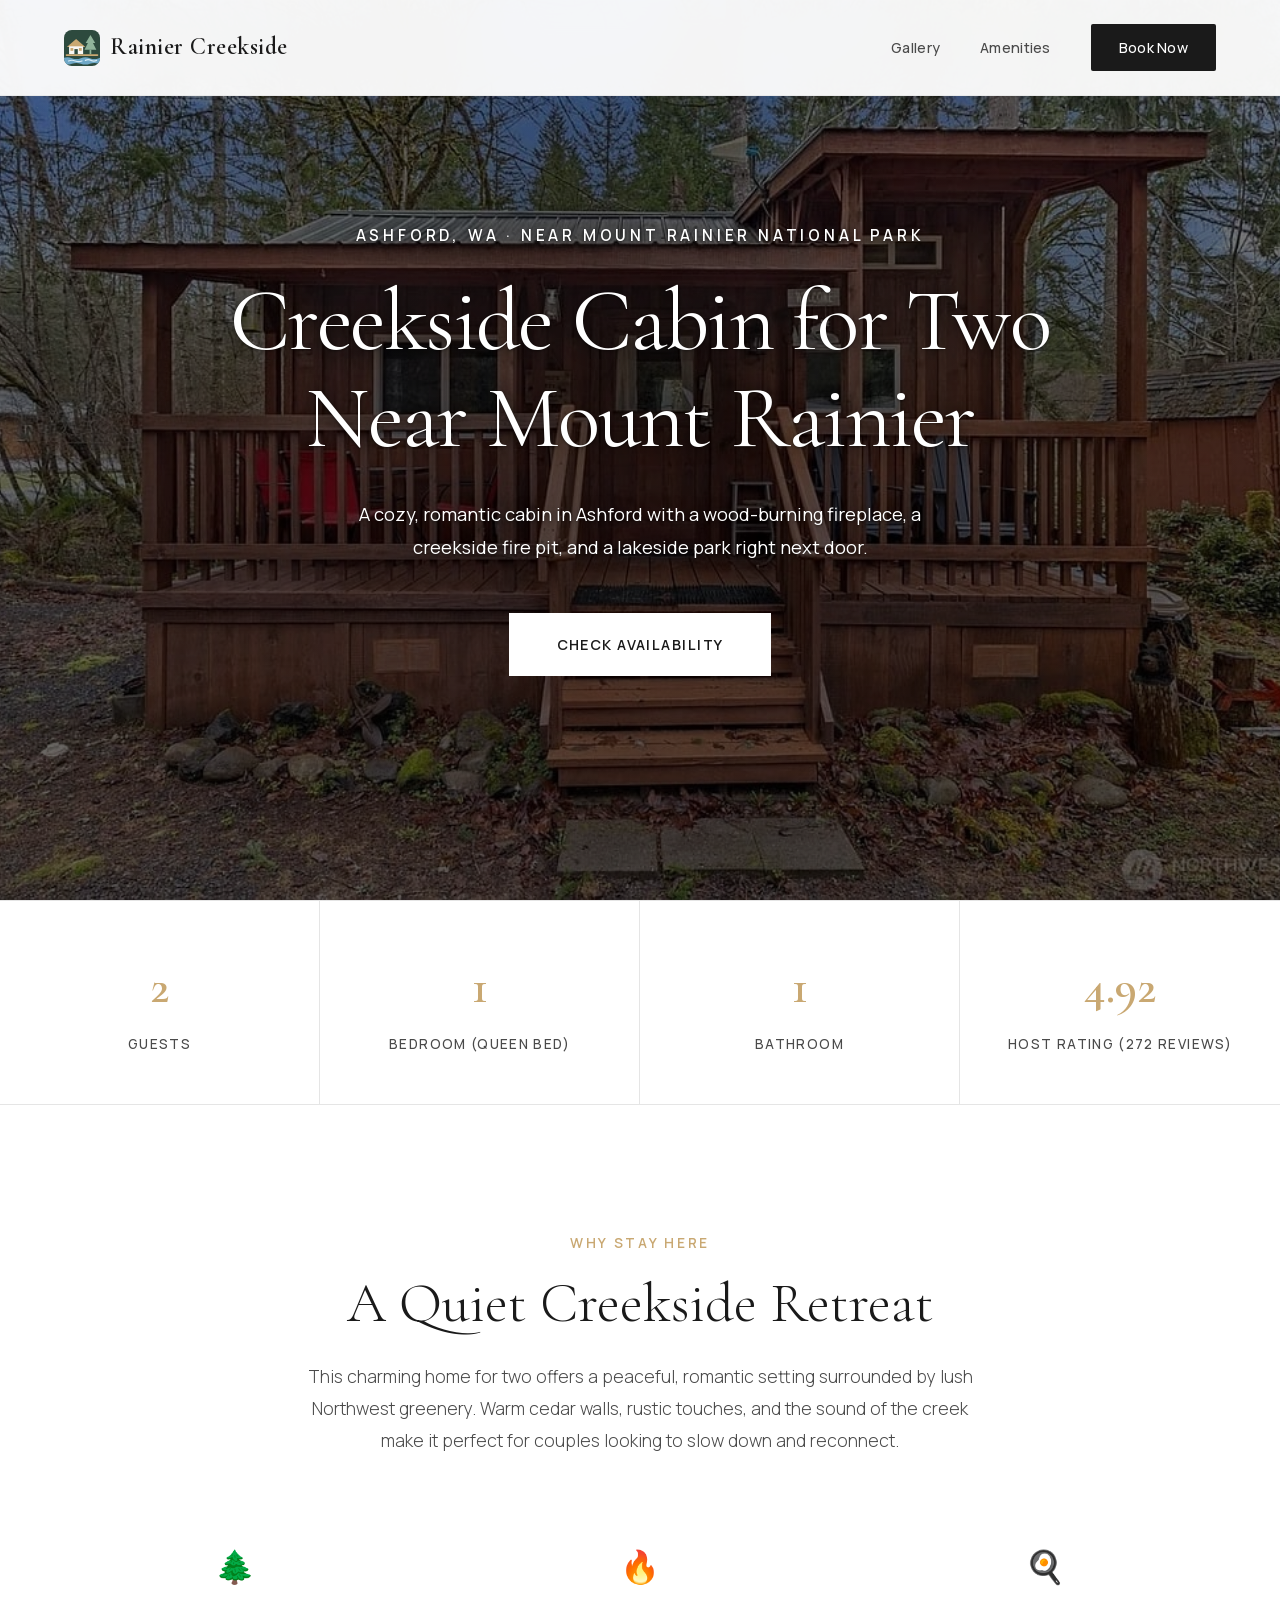
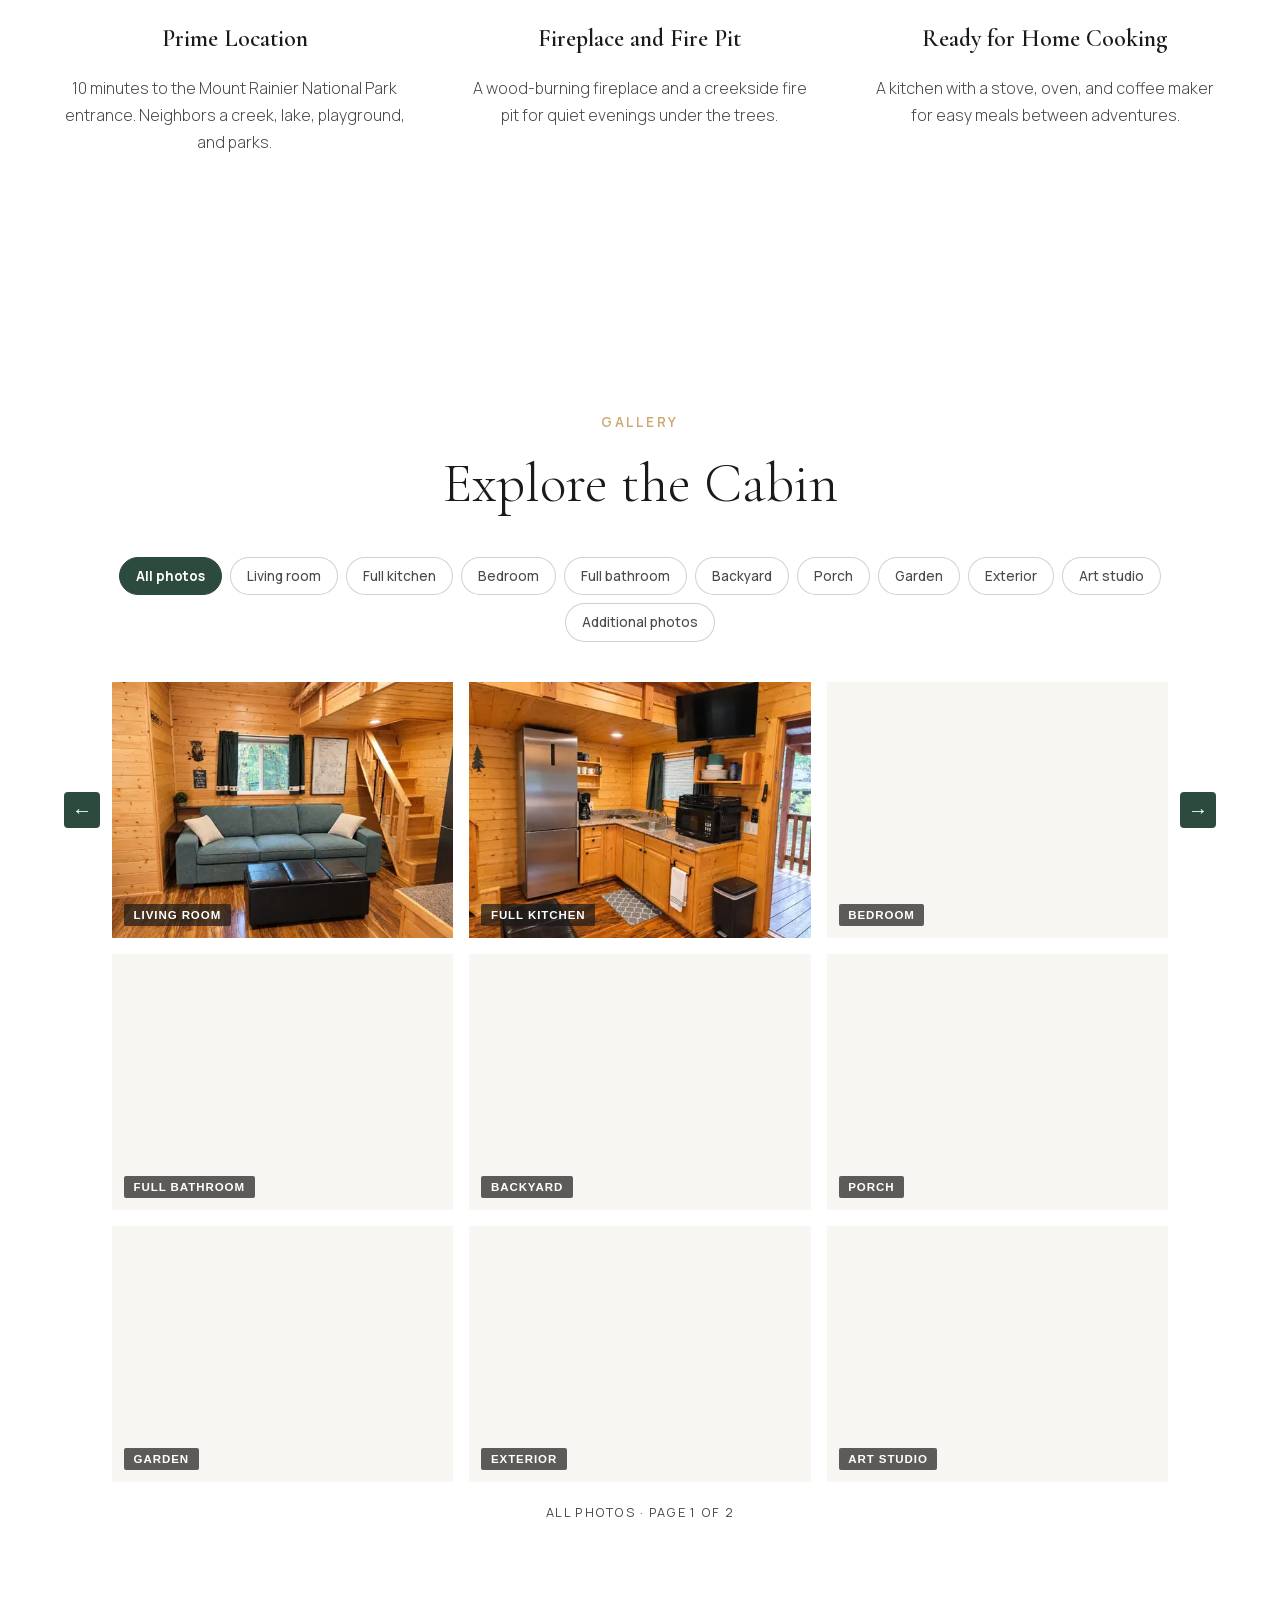
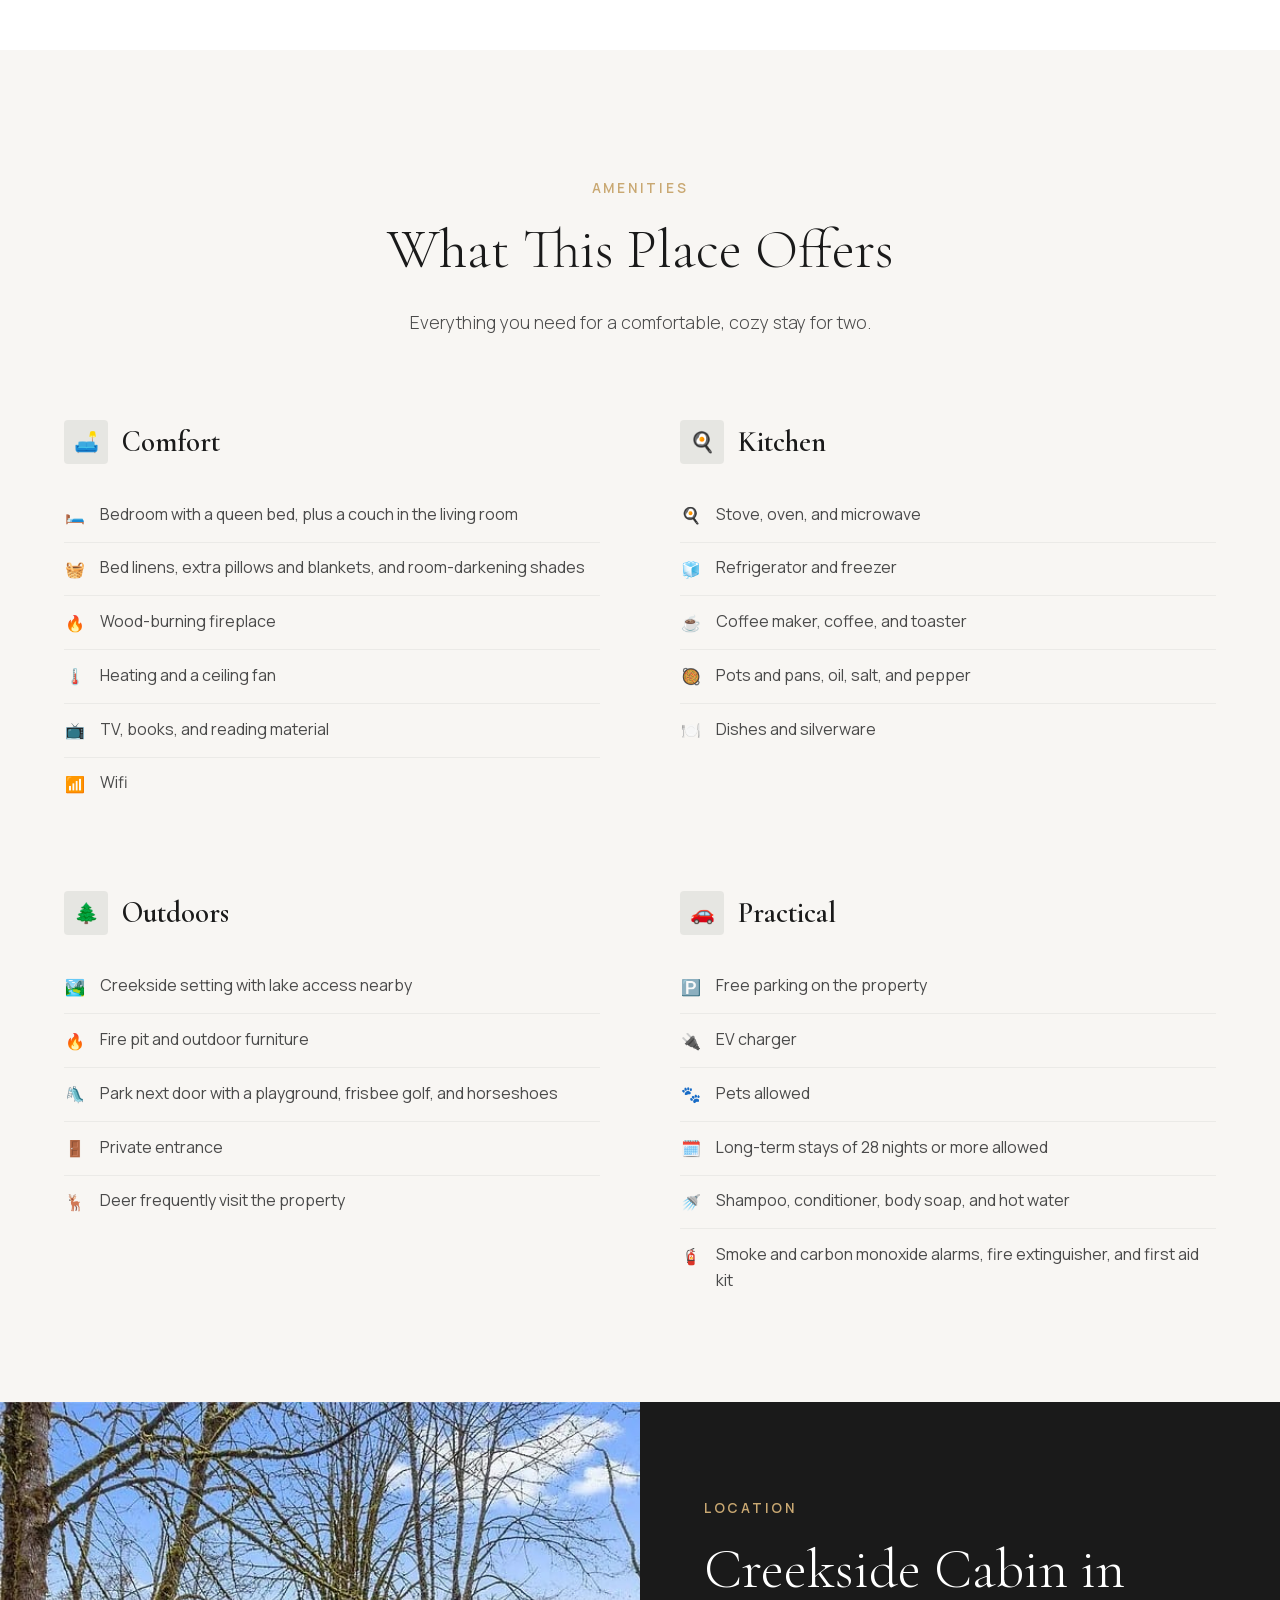
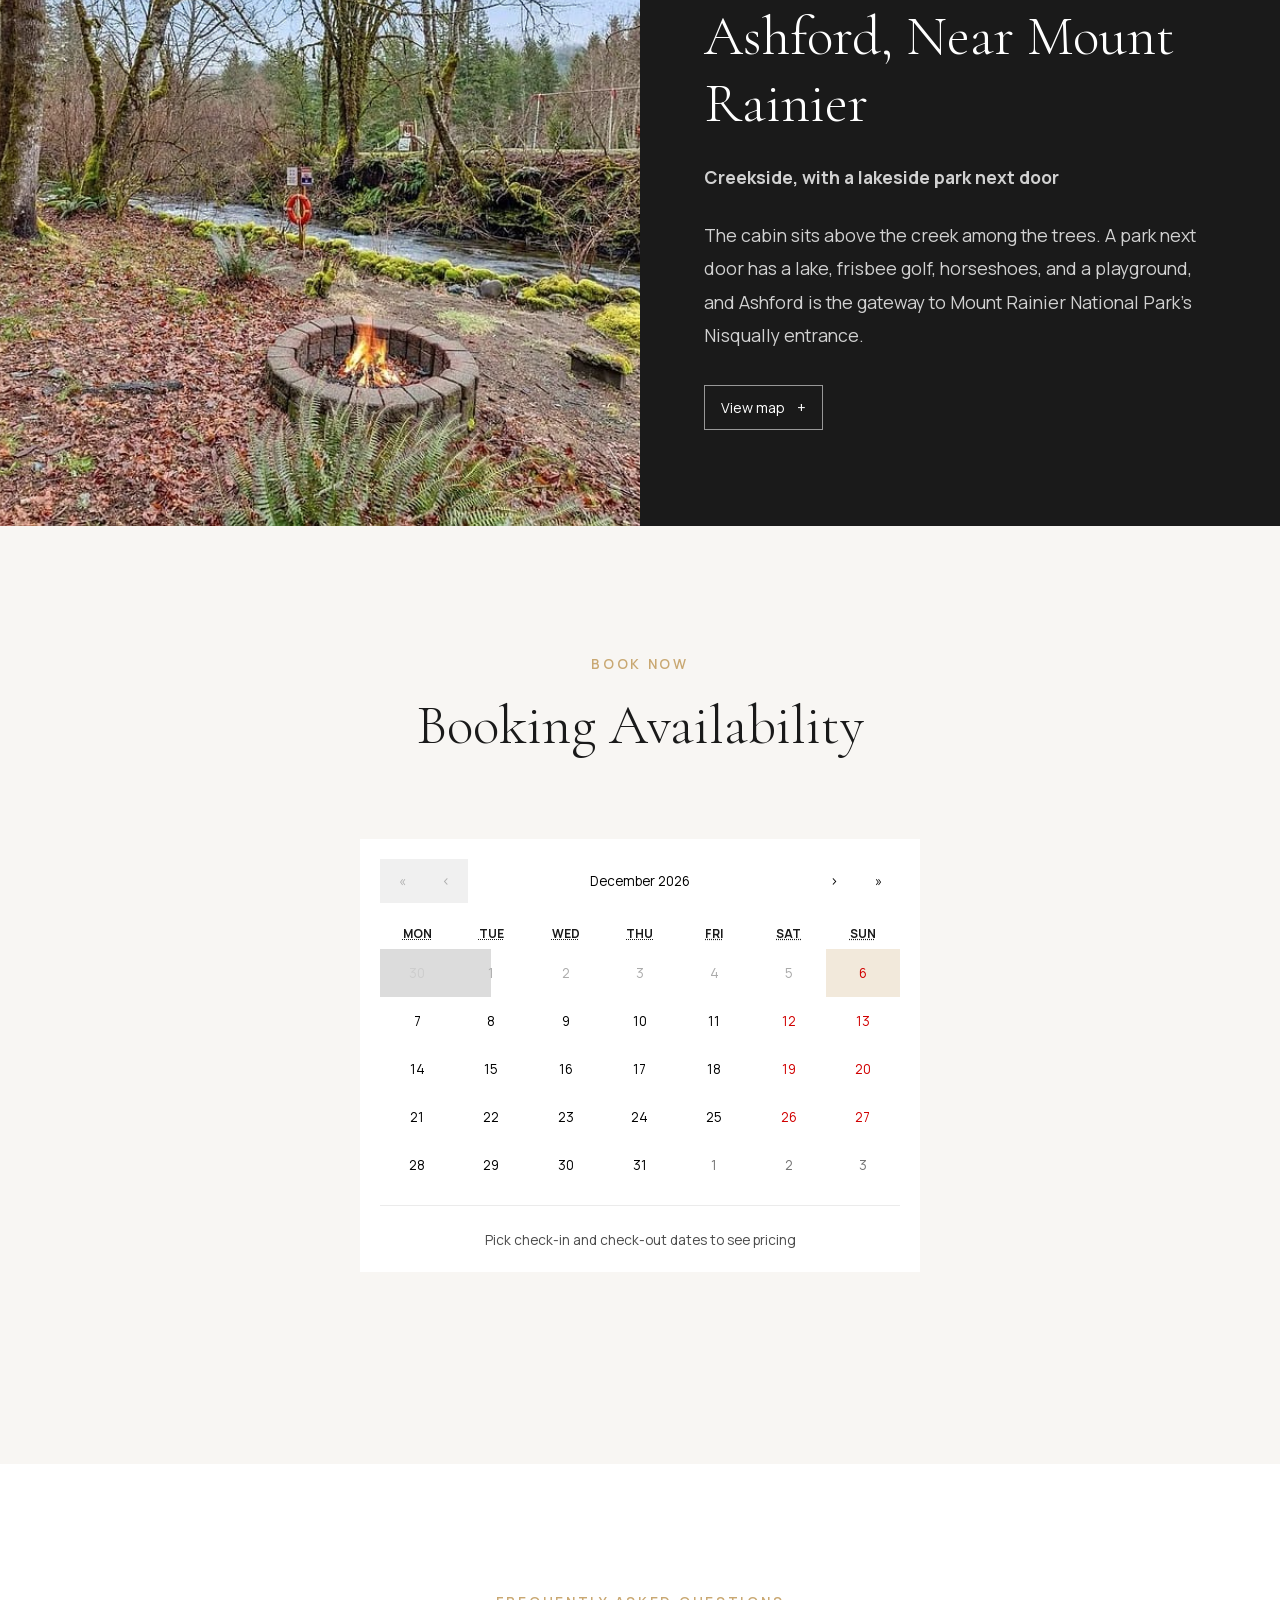
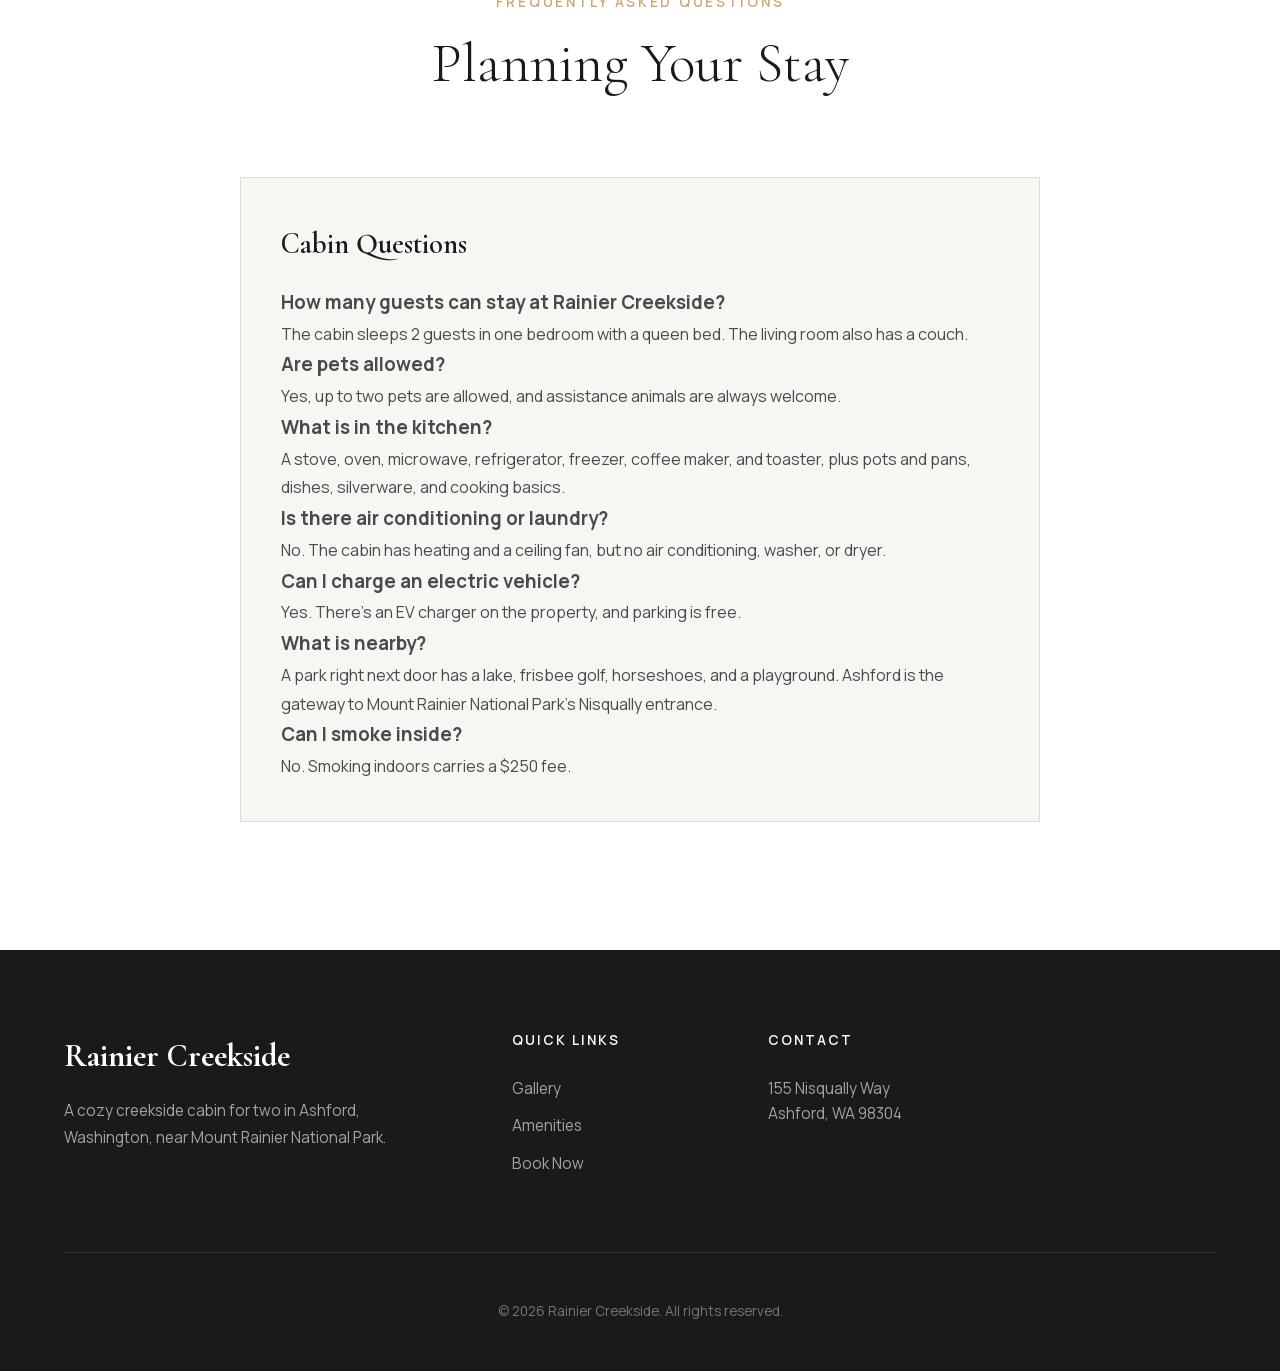
==== index.html @ 3b07e963 "Deploy cozy-rainier-cabin from 360e4bf" ====
<!DOCTYPE html><html lang="en" class="cormorant_garamond_37961228-module__MDQM4a__variable manrope_2fa10fcf-module__Oe2VTa__variable"><head><meta charSet="utf-8"/><meta name="viewport" content="width=device-width, initial-scale=1"/><link rel="preload" href="/_next/static/media/01e4147cff8141ee-s.p.3huc2loe0ie8a.woff2" as="font" crossorigin="" type="font/woff2"/><link rel="preload" href="/_next/static/media/a343f882a40d2cc9-s.p.1sj6eobyi31rd.woff2" as="font" crossorigin="" type="font/woff2"/><link rel="preload" as="image" imageSrcSet="/images/hero.jpg 1024w" imageSizes="max(100vw, 133vh)" fetchPriority="high"/><link rel="preload" as="image" href="/images/favicon/favicon.svg"/><link rel="stylesheet" href="/_next/static/chunks/2eddxmiq-kzbg.css" data-precedence="next"/><link rel="stylesheet" href="/_next/static/chunks/0f6is9_vloel6.css" data-precedence="next"/><link rel="preload" as="script" fetchPriority="low" href="/_next/static/chunks/3l04zcqx63h3y.js"/><script src="/_next/static/chunks/41qfcvra0dvw4.js" async=""></script><script src="/_next/static/chunks/0bma92pht_c97.js" async=""></script><script src="/_next/static/chunks/turbopack-0cc54x3beagn9.js" async=""></script><script src="/_next/static/chunks/3fntmmi971322.js" async=""></script><script src="/_next/static/chunks/258rpx8imv80y.js" async=""></script><meta name="theme-color" content="#1a1a1a"/><title>Rainier Creekside | Creekside Cabin for Two in Ashford, WA</title><meta name="description" content="A creekside cabin for two in Ashford, WA, near Mount Rainier National Park, with a wood-burning fireplace, creekside fire pit, full kitchen, EV charger, and a lakeside park next door."/><link rel="manifest" href="/images/favicon/site.webmanifest?v=668d40f0"/><meta name="robots" content="index, follow"/><link rel="canonical" href="https://rainier-creekside.com"/><meta property="og:title" content="Rainier Creekside | Creekside Cabin for Two in Ashford, WA"/><meta property="og:description" content="A creekside cabin for two in Ashford, WA, near Mount Rainier National Park, with a wood-burning fireplace, creekside fire pit, full kitchen, EV charger, and a lakeside park next door."/><meta property="og:url" content="https://rainier-creekside.com"/><meta property="og:site_name" content="Rainier Creekside"/><meta property="og:image" content="https://rainier-creekside.com/images/hero.jpg"/><meta property="og:image:alt" content="Rainier Creekside, a creekside cabin for two in Ashford, Washington"/><meta property="og:type" content="website"/><meta name="twitter:card" content="summary_large_image"/><meta name="twitter:title" content="Rainier Creekside | Creekside Cabin for Two in Ashford, WA"/><meta name="twitter:description" content="A creekside cabin for two in Ashford, WA, near Mount Rainier National Park, with a wood-burning fireplace, creekside fire pit, full kitchen, EV charger, and a lakeside park next door."/><meta name="twitter:image" content="https://rainier-creekside.com/images/hero.jpg"/><link rel="icon" href="/images/favicon/favicon.svg?v=87b5ef11" type="image/svg+xml"/><link rel="icon" href="/images/favicon/favicon-32x32.png?v=e275214e" sizes="32x32" type="image/png"/><link rel="icon" href="/images/favicon/favicon-16x16.png?v=1ad3188e" sizes="16x16" type="image/png"/><link rel="apple-touch-icon" href="/images/favicon/apple-touch-icon.png?v=59c61fb7" sizes="180x180"/><meta name="next-size-adjust" content=""/><script src="/_next/static/chunks/0cz1d0mv5g_q7.js" noModule=""></script></head><body id="top"><div hidden=""><!--$--><!--/$--></div><script type="application/ld+json">{"@context":"https://schema.org","@type":"VacationRental","@id":"https://rainier-creekside.com/#rental","identifier":"cozy-rainier-cabin-ashford-wa","name":"Rainier Creekside","url":"https://rainier-creekside.com/","description":"Creekside cabin for two in Ashford, Washington, near Mount Rainier National Park. One bedroom with a queen bed, a wood-burning fireplace, a creekside fire pit, a full kitchen, and a park with lake access next door.","image":["https://rainier-creekside.com/images/hero.jpg","https://rainier-creekside.com/images/airbnb_images/69639ead455fd205.jpg","https://rainier-creekside.com/images/airbnb_images/ac8d33a7fdc95868.jpg","https://rainier-creekside.com/images/airbnb_images/29604824732b1b67.jpg","https://rainier-creekside.com/images/airbnb_images/d375edbbcc097e3f.jpg","https://rainier-creekside.com/images/airbnb_images/405b50fabfc11b9f.jpg","https://rainier-creekside.com/images/airbnb_images/0d5b3fbe645749ff.jpg","https://rainier-creekside.com/images/airbnb_images/71e845ea180c41db.jpg","https://rainier-creekside.com/images/airbnb_images/faf384b223ccefe9.jpg","https://rainier-creekside.com/images/airbnb_images/66aab78be581da1c.jpg","https://rainier-creekside.com/images/airbnb_images/21fc7f07b2e40d9b.jpg","https://rainier-creekside.com/images/airbnb_images/b7f5f4384d400899.jpg"],"address":{"@type":"PostalAddress","streetAddress":"155 Nisqually Way","addressLocality":"Ashford","addressRegion":"WA","postalCode":"98304","addressCountry":"US"},"latitude":46.73678,"longitude":-121.987989,"geo":{"@type":"GeoCoordinates","latitude":46.73678,"longitude":-121.987989},"containsPlace":{"@type":"Accommodation","additionalType":"EntirePlace","occupancy":{"@type":"QuantitativeValue","maxValue":2},"numberOfBedrooms":1,"numberOfBathroomsTotal":1,"bed":{"@type":"BedDetails","numberOfBeds":1},"petsAllowed":true,"amenityFeature":[{"@type":"LocationFeatureSpecification","name":"Waterfront","value":true},{"@type":"LocationFeatureSpecification","name":"Lake access","value":true},{"@type":"LocationFeatureSpecification","name":"Fire pit","value":true},{"@type":"LocationFeatureSpecification","name":"Fireplace","value":true},{"@type":"LocationFeatureSpecification","name":"Kitchen","value":true},{"@type":"LocationFeatureSpecification","name":"Wifi","value":true},{"@type":"LocationFeatureSpecification","name":"EV charger","value":true},{"@type":"LocationFeatureSpecification","name":"Free parking","value":true}]},"sameAs":["https://www.airbnb.com/rooms/1744627445043617491"]}</script><script type="application/ld+json">{"@context":"https://schema.org","@type":"FAQPage","mainEntity":[{"@type":"Question","name":"How many guests can stay at Rainier Creekside?","acceptedAnswer":{"@type":"Answer","text":"The cabin sleeps 2 guests in one bedroom with a queen bed. The living room also has a couch."}},{"@type":"Question","name":"Are pets allowed?","acceptedAnswer":{"@type":"Answer","text":"Yes, up to two pets are allowed, and assistance animals are always welcome."}},{"@type":"Question","name":"What is in the kitchen?","acceptedAnswer":{"@type":"Answer","text":"A stove, oven, microwave, refrigerator, freezer, coffee maker, and toaster, plus pots and pans, dishes, silverware, and cooking basics."}},{"@type":"Question","name":"Is there air conditioning or laundry?","acceptedAnswer":{"@type":"Answer","text":"No. The cabin has heating and a ceiling fan, but no air conditioning, washer, or dryer."}},{"@type":"Question","name":"Can I charge an electric vehicle?","acceptedAnswer":{"@type":"Answer","text":"Yes. There's an EV charger on the property, and parking is free."}},{"@type":"Question","name":"What is nearby?","acceptedAnswer":{"@type":"Answer","text":"A park right next door has a lake, frisbee golf, horseshoes, and a playground. Ashford is the gateway to Mount Rainier National Park's Nisqually entrance."}},{"@type":"Question","name":"Can I smoke inside?","acceptedAnswer":{"@type":"Answer","text":"No. Smoking indoors carries a $250 fee."}}]}</script><nav id="nav"><a class="logo" href="#top" aria-label="Return to the top of Rainier Creekside"><img class="logo-icon" src="/images/favicon/favicon.svg" alt="Rainier Creekside icon"/><span class="logo-text">Rainier Creekside</span></a><button class="mobile-nav-toggle" type="button" aria-expanded="false" aria-controls="primary-navigation" aria-label="Open navigation">☰</button><div class="nav-links" id="primary-navigation"><a href="#gallery">Gallery</a><a href="#amenities">Amenities</a><a href="#availability" class="nav-cta">Book Now</a></div></nav><section class="hero"><img src="/images/hero.jpg" srcSet="/images/hero.jpg 1024w" sizes="max(100vw, 133vh)" fetchPriority="high" alt="Rainier Creekside among the trees in Ashford, Washington" class="hero-image"/><div class="hero-overlay"></div><div class="hero-content"><div class="hero-subtitle">Ashford, WA · Near Mount Rainier National Park</div><h1>Creekside Cabin for Two Near Mount Rainier</h1><p class="hero-description">A cozy, romantic cabin in Ashford with a wood-burning fireplace, a creekside fire pit, and a lakeside park right next door.</p><a href="#availability" class="hero-cta">Check Availability</a></div></section><div class="stats" style="--stat-columns:4"><div class="stat"><div class="stat-number">2</div><div class="stat-label">Guests</div></div><div class="stat"><div class="stat-number">1</div><div class="stat-label">Bedroom (queen bed)</div></div><div class="stat"><div class="stat-number">1</div><div class="stat-label">Bathroom</div></div><div class="stat"><div class="stat-number">4.92</div><div class="stat-label">Host rating (272 reviews)</div></div></div><section class="section"><div class="section-header"><div class="section-tag">Why Stay Here</div><h2 class="section-title">A Quiet Creekside Retreat</h2><p class="section-description">This charming home for two offers a peaceful, romantic setting surrounded by lush Northwest greenery. Warm cedar walls, rustic touches, and the sound of the creek make it perfect for couples looking to slow down and reconnect.</p></div><div class="features-grid"><div class="feature"><div class="feature-icon">🌲</div><h3>Prime Location</h3><p>10 minutes to the Mount Rainier National Park entrance. Neighbors a creek, lake, playground, and parks.</p></div><div class="feature"><div class="feature-icon">🔥</div><h3>Fireplace and Fire Pit</h3><p>A wood-burning fireplace and a creekside fire pit for quiet evenings under the trees.</p></div><div class="feature"><div class="feature-icon">🍳</div><h3>Ready for Home Cooking</h3><p>A kitchen with a stove, oven, and coffee maker for easy meals between adventures.</p></div></div></section><section class="section" id="gallery"><div class="section-header"><div class="section-tag">Gallery</div><h2 class="section-title">Explore the Cabin</h2></div><div id="photo-gallery"><div class="gallery-filters" role="group" aria-label="Filter photos by room"><button class="gallery-filter gallery-filter-all" type="button" aria-pressed="true">All photos</button><button class="gallery-filter" type="button" aria-pressed="false">Living room</button><button class="gallery-filter" type="button" aria-pressed="false">Full kitchen</button><button class="gallery-filter" type="button" aria-pressed="false">Bedroom</button><button class="gallery-filter" type="button" aria-pressed="false">Full bathroom</button><button class="gallery-filter" type="button" aria-pressed="false">Backyard</button><button class="gallery-filter" type="button" aria-pressed="false">Porch</button><button class="gallery-filter" type="button" aria-pressed="false">Garden</button><button class="gallery-filter" type="button" aria-pressed="false">Exterior</button><button class="gallery-filter" type="button" aria-pressed="false">Art studio</button><button class="gallery-filter" type="button" aria-pressed="false">Additional photos</button></div><div class="gallery-carousel"><button class="review-nav" type="button" aria-label="Previous photos" title="Previous photos">←</button><div class="gallery-grid"><button class="gallery-item" type="button" aria-label="View full-size photo: Unwind on the plush teal sofa after exploring all day. Floor-to-ceiling wood paneling, rich hardwood floors, and an exposed log beam offer a comforting rustic feel, while a sturdy wooden staircase leads to an inviting loft, maximizing space."><img src="/images/airbnb_thumbnails/69639ead455fd205-480.webp" srcSet="/images/airbnb_thumbnails/69639ead455fd205-480.webp 480w, /images/airbnb_thumbnails/69639ead455fd205-800.webp 800w" sizes="(max-width: 768px) 90vw, (max-width: 1024px) 45vw, min(30vw, 490px)" alt="Unwind on the plush teal sofa after exploring all day. Floor-to-ceiling wood paneling, rich hardwood floors, and an exposed log beam offer a comforting rustic feel, while a sturdy wooden staircase leads to an inviting loft, maximizing space." loading="lazy" decoding="async"/><span class="gallery-item-room">Living room</span></button><button class="gallery-item" type="button" aria-label="View full-size photo: Cook in a charming rustic kitchen with warm wood paneling, durable counters, and a large stainless steel fridge. Enjoy conveniences like a coffee maker, microwave, and a mounted TV to entertain you while you prep meals."><img src="/images/airbnb_thumbnails/ac8d33a7fdc95868-480.webp" srcSet="/images/airbnb_thumbnails/ac8d33a7fdc95868-480.webp 480w, /images/airbnb_thumbnails/ac8d33a7fdc95868-800.webp 800w" sizes="(max-width: 768px) 90vw, (max-width: 1024px) 45vw, min(30vw, 490px)" alt="Cook in a charming rustic kitchen with warm wood paneling, durable counters, and a large stainless steel fridge. Enjoy conveniences like a coffee maker, microwave, and a mounted TV to entertain you while you prep meals." loading="lazy" decoding="async"/><span class="gallery-item-room">Full kitchen</span></button><button class="gallery-item" type="button" aria-label="View full-size photo: Wake up to lush nature views in this warm, wood-paneled bedroom. Relax in a plush bed with crisp white linens, cozy cabin decor, and en-suite bathroom access. Sleep easy with blackout curtains for a truly restful retreat."><img src="/images/airbnb_thumbnails/29604824732b1b67-480.webp" srcSet="/images/airbnb_thumbnails/29604824732b1b67-480.webp 480w, /images/airbnb_thumbnails/29604824732b1b67-800.webp 800w" sizes="(max-width: 768px) 90vw, (max-width: 1024px) 45vw, min(30vw, 490px)" alt="Wake up to lush nature views in this warm, wood-paneled bedroom. Relax in a plush bed with crisp white linens, cozy cabin decor, and en-suite bathroom access. Sleep easy with blackout curtains for a truly restful retreat." loading="lazy" decoding="async"/><span class="gallery-item-room">Bedroom</span></button><button class="gallery-item" type="button" aria-label="View full-size photo: Bathroom is compact but highly functional, featuring handy storage and a bright window. We look forward to bringing exciting upgrades to this space in the coming months to enhance your stay!"><img src="/images/airbnb_thumbnails/d375edbbcc097e3f-480.webp" srcSet="/images/airbnb_thumbnails/d375edbbcc097e3f-480.webp 480w, /images/airbnb_thumbnails/d375edbbcc097e3f-768.webp 768w" sizes="(max-width: 768px) 90vw, (max-width: 1024px) 45vw, min(30vw, 490px)" alt="Bathroom is compact but highly functional, featuring handy storage and a bright window. We look forward to bringing exciting upgrades to this space in the coming months to enhance your stay!" loading="lazy" decoding="async"/><span class="gallery-item-room">Full bathroom</span></button><button class="gallery-item" type="button" aria-label="View full-size photo: Backyard"><img src="/images/airbnb_thumbnails/0d5b3fbe645749ff-480.webp" srcSet="/images/airbnb_thumbnails/0d5b3fbe645749ff-480.webp 480w, /images/airbnb_thumbnails/0d5b3fbe645749ff-800.webp 800w" sizes="(max-width: 768px) 90vw, (max-width: 1024px) 45vw, min(30vw, 490px)" alt="Backyard at Rainier Creekside" loading="lazy" decoding="async"/><span class="gallery-item-room">Backyard</span></button><button class="gallery-item" type="button" aria-label="View full-size photo: Relax on the covered wooden deck featuring two classic Adirondack chairs, a rustic table, and a dining table with 4 seats (not pictured). It&#x27;s the perfect spot to sip your morning coffee while taking in the serene forest views and antlered visitors!"><img src="/images/airbnb_thumbnails/66aab78be581da1c-480.webp" srcSet="/images/airbnb_thumbnails/66aab78be581da1c-480.webp 480w, /images/airbnb_thumbnails/66aab78be581da1c-800.webp 800w" sizes="(max-width: 768px) 90vw, (max-width: 1024px) 45vw, min(30vw, 490px)" alt="Relax on the covered wooden deck featuring two classic Adirondack chairs, a rustic table, and a dining table with 4 seats (not pictured). It&#x27;s the perfect spot to sip your morning coffee while taking in the serene forest views and antlered visitors!" loading="lazy" decoding="async"/><span class="gallery-item-room">Porch</span></button><button class="gallery-item" type="button" aria-label="View full-size photo: Firepit next to the creek with chairs that can be moved from the porch by this firepit"><img src="/images/airbnb_thumbnails/ad18bc3e4bbdc55e-480.webp" srcSet="/images/airbnb_thumbnails/ad18bc3e4bbdc55e-480.webp 480w, /images/airbnb_thumbnails/ad18bc3e4bbdc55e-800.webp 800w" sizes="(max-width: 768px) 90vw, (max-width: 1024px) 45vw, min(30vw, 490px)" alt="Firepit next to the creek with chairs that can be moved from the porch by this firepit" loading="lazy" decoding="async"/><span class="gallery-item-room">Garden</span></button><button class="gallery-item" type="button" aria-label="View full-size photo: Exterior"><img src="/images/airbnb_thumbnails/8380d3e7dbbf0c12-480.webp" srcSet="/images/airbnb_thumbnails/8380d3e7dbbf0c12-480.webp 480w, /images/airbnb_thumbnails/8380d3e7dbbf0c12-800.webp 800w" sizes="(max-width: 768px) 90vw, (max-width: 1024px) 45vw, min(30vw, 490px)" alt="Exterior at Rainier Creekside" loading="lazy" decoding="async"/><span class="gallery-item-room">Exterior</span></button><button class="gallery-item" type="button" aria-label="View full-size photo: Art studio"><img src="/images/airbnb_thumbnails/5ea16697845281b9-480.webp" srcSet="/images/airbnb_thumbnails/5ea16697845281b9-480.webp 480w, /images/airbnb_thumbnails/5ea16697845281b9-800.webp 800w" sizes="(max-width: 768px) 90vw, (max-width: 1024px) 45vw, min(30vw, 490px)" alt="Art studio at Rainier Creekside" loading="lazy" decoding="async"/><span class="gallery-item-room">Art studio</span></button></div><button class="review-nav" type="button" aria-label="Next photos" title="Next photos">→</button></div><p class="gallery-page-status" aria-live="polite">All photos · Page 1 of 2</p><dialog class="photo-lightbox" aria-label="Photo"><button class="photo-lightbox-close" type="button" aria-label="Close photo">×</button></dialog></div></section><section class="section amenities" id="amenities"><div class="section-header"><div class="section-tag">Amenities</div><h2 class="section-title">What This Place Offers</h2><p class="section-description">Everything you need for a comfortable, cozy stay for two.</p></div><div class="amenities-grid"><div class="amenity-category"><h3><span class="amenity-category-icon" aria-hidden="true">🛋️</span>Comfort</h3><ul class="amenity-list"><li><span class="amenity-item-icon" aria-hidden="true">🛏️</span><span>Bedroom with a queen bed, plus a couch in the living room</span></li><li><span class="amenity-item-icon" aria-hidden="true">🧺</span><span>Bed linens, extra pillows and blankets, and room-darkening shades</span></li><li><span class="amenity-item-icon" aria-hidden="true">🔥</span><span>Wood-burning fireplace</span></li><li><span class="amenity-item-icon" aria-hidden="true">🌡️</span><span>Heating and a ceiling fan</span></li><li><span class="amenity-item-icon" aria-hidden="true">📺</span><span>TV, books, and reading material</span></li><li><span class="amenity-item-icon" aria-hidden="true">📶</span><span>Wifi</span></li></ul></div><div class="amenity-category"><h3><span class="amenity-category-icon" aria-hidden="true">🍳</span>Kitchen</h3><ul class="amenity-list"><li><span class="amenity-item-icon" aria-hidden="true">🍳</span><span>Stove, oven, and microwave</span></li><li><span class="amenity-item-icon" aria-hidden="true">🧊</span><span>Refrigerator and freezer</span></li><li><span class="amenity-item-icon" aria-hidden="true">☕</span><span>Coffee maker, coffee, and toaster</span></li><li><span class="amenity-item-icon" aria-hidden="true">🥘</span><span>Pots and pans, oil, salt, and pepper</span></li><li><span class="amenity-item-icon" aria-hidden="true">🍽️</span><span>Dishes and silverware</span></li></ul></div><div class="amenity-category"><h3><span class="amenity-category-icon" aria-hidden="true">🌲</span>Outdoors</h3><ul class="amenity-list"><li><span class="amenity-item-icon" aria-hidden="true">🏞️</span><span>Creekside setting with lake access nearby</span></li><li><span class="amenity-item-icon" aria-hidden="true">🔥</span><span>Fire pit and outdoor furniture</span></li><li><span class="amenity-item-icon" aria-hidden="true">🛝</span><span>Park next door with a playground, frisbee golf, and horseshoes</span></li><li><span class="amenity-item-icon" aria-hidden="true">🚪</span><span>Private entrance</span></li><li><span class="amenity-item-icon" aria-hidden="true">🦌</span><span>Deer frequently visit the property</span></li></ul></div><div class="amenity-category"><h3><span class="amenity-category-icon" aria-hidden="true">🚗</span>Practical</h3><ul class="amenity-list"><li><span class="amenity-item-icon" aria-hidden="true">🅿️</span><span>Free parking on the property</span></li><li><span class="amenity-item-icon" aria-hidden="true">🔌</span><span>EV charger</span></li><li><span class="amenity-item-icon" aria-hidden="true">🐾</span><span>Pets allowed</span></li><li><span class="amenity-item-icon" aria-hidden="true">🗓️</span><span>Long-term stays of 28 nights or more allowed</span></li><li><span class="amenity-item-icon" aria-hidden="true">🚿</span><span>Shampoo, conditioner, body soap, and hot water</span></li><li><span class="amenity-item-icon" aria-hidden="true">🧯</span><span>Smoke and carbon monoxide alarms, fire extinguisher, and first aid kit</span></li></ul></div></div><div class="highlight-section"><div class="highlight-image"><img src="/images/location.jpg" width="1024" height="682" loading="lazy" decoding="async" alt="Creekside setting at Rainier Creekside in Ashford, Washington"/></div><div class="highlight-content"><div class="section-tag">Location</div><h2 class="section-title">Creekside Cabin in Ashford, Near Mount Rainier</h2><p><strong>Creekside, with a lakeside park next door</strong></p><p>The cabin sits above the creek among the trees. A park next door has a lake, frisbee golf, horseshoes, and a playground, and Ashford is the gateway to Mount Rainier National Park&#x27;s Nisqually entrance.</p><details class="location-map"><summary>View map</summary><iframe src="https://www.google.com/maps?output=embed&amp;saddr=155%20Nisqually%20Way%2C%20Ashford%20WA&amp;daddr=Nisqually%20Entrance%2C%20Mount%20Rainier%20National%20Park%2C%20WA" title="Map from 155 Nisqually Way, Ashford WA 98304 to Nisqually Entrance, Mount Rainier National Park" loading="lazy" referrerPolicy="no-referrer-when-downgrade"></iframe><a class="location-map-directions" href="https://www.google.com/maps/dir/?api=1&amp;origin=155%20Nisqually%20Way%2C%20Ashford%20WA%2098304&amp;destination=Nisqually%20Entrance%2C%20Mount%20Rainier%20National%20Park%2C%20WA" target="_blank" rel="noopener noreferrer">Open directions in Google Maps</a></details></div></div></section><section class="availability-section-wrap" id="availability"><div class="availability-section"><div class="section-header"><div class="section-tag">Book Now</div><h2 class="section-title">Booking Availability</h2></div><div id="availability-calendar" class="availability-calendar"><p class="availability-status">Loading availability...</p></div></div></section><section class="section" id="faq"><div class="section-header"><div class="section-tag">Frequently Asked Questions</div><h2 class="section-title">Planning Your Stay</h2></div><div class="booking-details faq-details"><h3 class="booking-details-title">Cabin Questions</h3><h3>How many guests can stay at Rainier Creekside?</h3><p>The cabin sleeps 2 guests in one bedroom with a queen bed. The living room also has a couch.</p><h3>Are pets allowed?</h3><p>Yes, up to two pets are allowed, and assistance animals are always welcome.</p><h3>What is in the kitchen?</h3><p>A stove, oven, microwave, refrigerator, freezer, coffee maker, and toaster, plus pots and pans, dishes, silverware, and cooking basics.</p><h3>Is there air conditioning or laundry?</h3><p>No. The cabin has heating and a ceiling fan, but no air conditioning, washer, or dryer.</p><h3>Can I charge an electric vehicle?</h3><p>Yes. There&#x27;s an EV charger on the property, and parking is free.</p><h3>What is nearby?</h3><p>A park right next door has a lake, frisbee golf, horseshoes, and a playground. Ashford is the gateway to Mount Rainier National Park&#x27;s Nisqually entrance.</p><h3>Can I smoke inside?</h3><p>No. Smoking indoors carries a $250 fee.</p></div></section><footer><div class="footer-grid"><div class="footer-brand"><h3>Rainier Creekside</h3><p>A cozy creekside cabin for two in Ashford, Washington, near Mount Rainier National Park.</p></div><div class="footer-section"><h4>Quick Links</h4><ul class="footer-links"><li><a href="#gallery">Gallery</a></li><li><a href="#amenities">Amenities</a></li><li><a href="#availability">Book Now</a></li></ul></div><div class="footer-section"><h4>Contact</h4><ul class="footer-links"><li><address class="footer-address"><a href="https://www.google.com/maps/search/?api=1&amp;query=46.73678%2C-121.987989" target="_blank" rel="noopener noreferrer">155 Nisqually Way<br/>Ashford, WA 98304</a></address></li></ul></div></div><div class="footer-bottom"><p>© <!-- -->2026<!-- --> <!-- -->Rainier Creekside<!-- -->. All rights reserved.</p></div></footer><!--$--><!--/$--><script src="/_next/static/chunks/3l04zcqx63h3y.js" id="_R_" async=""></script><script>(self.__next_f=self.__next_f||[]).push([0])</script><script>self.__next_f.push([1,"1:\"$Sreact.fragment\"\n2:I[39756,[\"/_next/static/chunks/3fntmmi971322.js\"],\"default\"]\n3:I[37457,[\"/_next/static/chunks/3fntmmi971322.js\"],\"default\"]\n13:I[68027,[\"/_next/static/chunks/3fntmmi971322.js\"],\"default\",1]\n:HL[\"/_next/static/chunks/2eddxmiq-kzbg.css\",\"style\"]\n:HL[\"/_next/static/media/01e4147cff8141ee-s.p.3huc2loe0ie8a.woff2\",\"font\",{\"crossOrigin\":\"\",\"type\":\"font/woff2\"}]\n:HL[\"/_next/static/media/a343f882a40d2cc9-s.p.1sj6eobyi31rd.woff2\",\"font\",{\"crossOrigin\":\"\",\"type\":\"font/woff2\"}]\n:HL[\"/_next/static/chunks/0f6is9_vloel6.css\",\"style\"]\n4:T9cc,{\"@context\":\"https://schema.org\",\"@type\":\"VacationRental\",\"@id\":\"https://rainier-creekside.com/#rental\",\"identifier\":\"cozy-rainier-cabin-ashford-wa\",\"name\":\"Rainier Creekside\",\"url\":\"https://rainier-creekside.com/\",\"description\":\"Creekside cabin for two in Ashford, Washington, near Mount Rainier National Park. One bedroom with a queen bed, a wood-burning fireplace, a creekside fire pit, a full kitchen, and a park with lake access next door.\",\"image\":[\"https://rainier-creekside.com/images/hero.jpg\",\"https://rainier-creekside.com/images/airbnb_images/69639ead455fd205.jpg\",\"https://rainier-creekside.com/images/airbnb_images/ac8d33a7fdc95868.jpg\",\"https://rainier-creekside.com/images/airbnb_images/29604824732b1b67.jpg\",\"https://rainier-creekside.com/images/airbnb_images/d375edbbcc097e3f.jpg\",\"https://rainier-creekside.com/images/airbnb_images/405b50fabfc11b9f.jpg\",\"https://rainier-creekside.com/images/airbnb_images/0d5b3fbe645749ff.jpg\",\"https://rainier-creekside.com/images/airbnb_images/71e845ea180c41db.jpg\",\"https://rainier-creekside.com/images/airbnb_images/faf384b223ccefe9.jpg\",\"https://rainier-creekside.com/images/airbnb_images/66aab78be581da1c.jpg\",\"https://rainier-creekside.com/images/airbnb_images/21fc7f07b2e40d9b.jpg\",\"https://rainier-creekside.com/images/airbnb_images/b7f5f4384d400899.jpg\"],\"address\":{\"@type\":\"PostalAddress\",\"streetAddress\":\"155 Nisqually Way\",\"addressLocality\":\"Ashford\",\"addressRegion\":\"WA\",\"postalCode\":\"98304\",\"addressCountry\":\"US\"},\"latitude\":46.73678,\"longitude\":-121.987989,\"geo\":{\"@type\":\"GeoCoordinates\",\"latitude\":46.73678,\"longitude\":-121.987989},\"containsPlace\":{\"@type\":\"Accommodation\",\"additionalType\":\"EntirePlace\",\"occupancy\":{\"@type\":\"QuantitativeValue\",\"maxValue\":2},\"numberOfBedrooms\":1,\"numberOfBathroomsTotal\":1,\"bed\":{\"@type\":\"BedDetails\",\"numberOfBeds\":1},\"petsAllowed\":true,\"amenityFeature\":[{\"@type\":\"LocationFeatureSpecification\",\"name\":\"Waterfront\",\"value\":true},{\"@type\":\"LocationFeatureSpecification\",\"name\":\"Lake access\",\"value\":true},{\"@type\":\"LocationFeatureSpecification\",\"name\":\"Fire pit\",\"value\":true},{\"@type\":\"LocationFeatureSpecification\",\"name\":\"Fireplace\",\"value\":true},{\"@type\":\"LocationFeatureSpecification\",\"name\":\"Kitchen\",\"value\":true},{\"@type\":\"LocationFeatureSpecification\",\"name\":\"Wifi\",\"value\":true},{\"@type\":\"LocationFeatureSpecification\",\"name\":\"EV charger\",\"value\":true},{\"@type\":\"LocationFeatureSpecification\",\"name\":\"Free parking\",\"value\":true}]},\"sameAs\":[\"https://www.airbnb.com/rooms/1744627445043617491\"]}0:{\"P\":null,\"c\":[\"\",\"\"],\"q\":\"\",\"i\":false,\"f\":[[[\"\",{\"children\":[\"__PAGE__\",{},\"$undefined\",\"$undefined\",4608]},\"$undefined\",\"$undefined\",4624],[[\"$\",\"$1\",\"c\",{\"children\":[[[\"$\",\"link\",\"0\",{\"rel\":\"stylesheet\",\"href\":\"/_next/static/chunks/2eddxmiq-kzbg.css\",\"precedence\":\"next\",\"crossOrigin\":\"$undefined\",\"nonce\":\"$undefined\"}],[\"$\",\"script\",\"script-0\",{\"src\":\"/_next/static/chunks/3fntmmi971322.js\",\"async\":true,\"nonce\":\"$undefined\"}]],[\"$\",\"html\",null,{\"lang\":\"en\",\"className\":\"cormorant_garamond_37961228-module__MDQM4a__variable manrope_2fa10fcf-module__Oe2VTa__variable\",\"children\":[\"$\",\"body\",null,{\"id\":\"top\",\"children\":[\"$\",\"$L2\",null,{\"parallelRouterKey\":\"children\",\"error\":\"$undefined\",\"errorStyles\":\"$undefined\",\"errorScripts\":\"$undefined\",\"template\":[\"$\",\"$L3\",null,{}],\"templateStyles\":\"$undefined\",\"templateScripts\":\"$undefined\",\"notFound\":[[\"$\",\"main\",null,{\"className\":\"not-found\",\"style\":{\"backgroundImage\":\"url('/images/hero.jpg')\"},\"children\":[\"$\",\"div\",null,{\"className\":\"not-found-card\",\"children\":[[\"$\",\"div\",null,{\"className\":\"section-tag\",\"children\":\"Page not found\"}],[\"$\",\"h1\",null,{\"children\":\"This trail doesn't lead anywhere\"}],[\"$\",\"p\",null,{\"children\":\"The page you're looking for doesn't exist. Head back to Rainier Creekside, a creekside cabin for two near Mount Rainier National Park.\"}],[\"$\",\"a\",null,{\"href\":\"/\",\"className\":\"hero-cta\",\"children\":\"Back to Rainier Creekside\"}]]}]}],[]],\"forbidden\":\"$undefined\",\"unauthorized\":\"$undefined\"}]}]}]]}],{\"children\":[[\"$\",\"$1\",\"c\",{\"children\":[[[\"$\",\"script\",null,{\"type\":\"application/ld+json\",\"dangerouslySetInnerHTML\":{\"__html\":\"$4\"}}],\"$L5\",\"$L6\",\"$L7\",\"$L8\",\"$L9\",\"$La\",\"$Lb\",false,\"$Lc\",\"$Ld\",\"$Le\"],[\"$Lf\",\"$L10\"],\"$L11\"]}],{},null,false,null]},null,false,null],\"$L12\",false]],\"m\":\"$undefined\",\"G\":[\"$13\",[\"$L14\"]],\"S\":true,\"h\":null,\"r\":\"$undefined\",\"s\":\"$undefined\",\"a\":\"$undefined\",\"l\":\"$undefined\",\"p\":\"$undefined\",\"d\":\"$undefined\",\"b\":\"cdbu7Tye66gONlNLQrY9e\"}\n16:I[65583,[\"/_next/static/chunks/3fntmmi971322.js\",\"/_next/static/chunks/258rpx8imv80y.js\"],\"default\"]\n17:I[20239,[\"/_next/static/chunks/3fntmmi971322.js\",\"/_next/static/chunks/258rpx8imv80y.js\"],\"default\"]\n1b:I[11704,[\"/_next/static/chunks/3fntmmi971322.js\",\"/_next/static/chunks/258rpx8imv80y.js\"],\"default\"]\n1d:I[97367,[\"/_next/static/chunks/3fntmmi971322.js\"],\"OutletBoundary\"]\n1e:\"$Sreact.suspense\"\n20:I[97367,[\"/_next/static/chunks/3fntmmi971322.js\"],\"ViewportBoundary\"]\n22:I[97367,[\"/_next/static/chunks/3fntmmi971322.js\"],\"MetadataBoundary\"]\n:HL[\"/images/hero.jpg\",\"image\",{\"imageSrcSet\":\"/images/hero.jpg 1024w\",\"imageSizes\":\"max(100vw, 133vh)\",\"fetchPriority\":\"high\"}]\n15:T5a1,{\"@context\":\"https://schema.org\",\"@type\":\"FAQPage\",\"mainEntity\":[{\"@type\":\"Question\",\"name\":\"How many guests can stay at Rainier Creekside?\",\"acceptedAnswer\":{\"@type\":\"Answer\",\"text\":\"The cabin sleeps 2 guests in one bedroom with a queen bed. The living room also has a couch.\"}},{\"@type\":\"Question\",\"name\":\"Are pets allowed?\",\"acceptedAnswer\":{\"@type\":\"Answer\",\"text\":\"Yes, up to two pets are allowed, and assistance animals are always welcome.\"}},{\"@type\":\"Question\",\"name\":\"What is in the kitchen?\",\"acceptedAnswer\":{\"@type\":\"Answer\",\"text\":\"A stove, oven, microwave, refrigerator, freezer, coffee maker, and toaster, plus pots and pans, dishes, silverware, and cooking basics.\"}},{\"@type\":\"Question\",\"name\":\"Is there air conditioning or laundry?\",\"acceptedAnswer\":{\"@type\":\"Answer\",\"text\":\"No. The cabin has heating and a ceiling fan, but no air conditioning, washer, or dryer.\"}},{\"@type\":\"Question\",\"name\":\"Can I charge an electric vehicle?\",\"acceptedAnswer\":{\"@type\":\"Answer\",\"text\":\"Yes. There's an EV charger on the property, and parking is free.\"}},{\"@type\":\"Question\",\"name\":\"What is nearby?\",\"acceptedAnswer\":{\"@type\":\"Answer\",\"text\":\"A park right next door has a lake, frisbee golf, horseshoes, and a playground. Ashford is the gateway to Mount Rainier National Park's Nisqually entrance.\"}},{\"@type\":\"Question\",\"name\":\"Can I smoke inside?\",\"acceptedAnswer\":{\"@type\":\"Answer\",\"text\":\"No. Smoking indoors carries a $250 fee.\"}}]}5:[\"$\",\"script\",null,{\"type\":\"application/ld+json\",\"dangerouslySetInnerHTML\":{\"__html\":\"$15\"}}]\n6:[\"$\",\"$L16\",null,{\"siteName\":\"Rainier Creekside\",\"logo\":\"/images/favicon/favicon.svg\",\"instagram\":\"$undefined\",\"instagramIcon\":\"/images/instagram-icon.png\",\"showReviews\":false}]\n7:[\"$\",\"section\",null,{\"className\":\"hero\",\"children\":[[\"$\",\"img\",null,{\"src\":\"/images/hero.jpg\",\"srcSet\":\"/images/hero.jpg 1024w\",\"sizes\":\"max(100vw, 133vh)\",\"fetchPriority\":\"high\",\"alt\":\"Rainier Creekside among the trees in Ashford, Washington\",\"className\":\"hero-image\"}],[\"$\",\"div\",null,{\"className\":\"hero-overlay\"}],[\"$\",\"div\",null,{\"className\":\"hero-content\",\"children\":[[\"$\",\"div\",null,{\"className\":\"hero-subtitle\",\"children\":\"Ashford, WA · Near Mount Rainier National Park\"}],[\"$\",\"h1\",null,{\"children\":\"Creekside Cabin for Two Near Mount Rainier\"}],[\"$\",\"p\",null,{\"className\":\"hero-description\",\"children\":\"A cozy, romantic cabin in Ashford with a wood-burning fireplace, a creekside fire pit, and a lakeside park right next door.\"}],[\"$\",\"a\",null,{\"href\":\"#availability\",\"className\":\"hero-cta\",\"children\":\"Check Availability\"}]]}]]}]\n8:[\"$\",\"div\",null,{\"className\":\"stats\",\"style\":{\"--stat-columns\":4},\"children\":[[\"$\",\"div\",\"Guests\",{\"className\":\"stat\",\"children\":[[\"$\",\"div\",null,{\"className\":\"stat-number\",\"children\":\"2\"}],[\"$\",\"div\",null,{\"className\":\"stat-label\",\"children\":\"Guests\"}]]}],[\"$\",\"div\",\"Bedroom (queen bed)\",{\"className\":\"stat\",\"children\":[[\"$\",\"div\",null,{\"className\":\"stat-number\",\"children\":\"1\"}],[\"$\",\"div\",null,{\"className\":\"stat-label\",\"children\":\"Bedroom (queen bed)\"}]]}],[\"$\",\"div\",\"Bathroom\",{\"className\":\"stat\",\"children\":[[\"$\",\"div\",null,{\"className\":\"stat-number\",\"children\":\"1\"}],[\"$\",\"div\",null,{\"className\":\"stat-label\",\"children\":\"Bathroom\"}]]}],[\"$\",\"div\",\"Host rating (272 reviews)\",{\"className\":\"stat\",\"children\":[[\"$\",\"div\",null,{\"className\":\"stat-number\",\"children\":\"4.92\"}],[\"$\",\"div\",null,{\"className\":\"stat-label\",\"children\":\"Host rating (272 reviews)\"}]]}]]}]\n9:[\"$\",\"section\",null,{\"className\":\"section\",\"children\":[[\"$\",\"div\",null,{\"className\":\"section-header\",\"children\":[[\"$\",\"div\",null,{\"className\":\"section-tag\",\"children\":\"Why Stay Here\"}],[\"$\",\"h2\",null,{\"className\":\"section-title\",\"children\":\"A Quiet Creekside Retreat\"}],[\"$\",\"p\",null,{\"className\":\"section-description\",\"children\":\"This charming home for two offers a peaceful, romantic setting surrounded by lush Northwest greenery. Warm cedar walls, rustic touches, and the sound of the creek make it perfect for couples looking to slow down and reconnect.\"}]]}],[\"$\",\"div\",null,{\"className\":\"features-grid\",\"children\":[[\"$\",\"div\",\"Prime Location\",{\"className\":\"feature\",\"children\":[[\"$\",\"div\",null,{\"className\":\"feature-icon\",\"children\":\"🌲\"}],[\"$\",\"h3\",null,{\"children\":\"Prime Location\"}],[\"$\",\"p\",null,{\"children\":\"10 minutes to the Mount Rainier National Park entrance. Neighbors a creek, lake, playground, and parks.\"}]]}],[\"$\",\"div\",\"Fireplace and Fire Pit\",{\"className\":\"feature\",\"children\":[[\"$\",\"div\",null,{\"className\":\"feature-icon\",\"children\":\"🔥\"}],[\"$\",\"h3\",null,{\"children\":\"Fireplace and Fire Pit\"}],[\"$\",\"p\",null,{\"children\":\"A wood-burning fireplace and a creekside fire pit for quiet evenings under the trees.\"}]]}],[\"$\",\"div\",\"Ready for Home Cooking\",{\"className\":\"feature\",\"children\":[[\"$\",\"div\",null,{\"className\":\"feature-icon\",\"children\":\"🍳\"}],[\"$\",\"h3\",null,{\"children\":\"Ready for Home Cooking\"}],[\"$\",\"p\",null,{\"children\":\"A kitchen with a stove, oven, and coffee maker for easy meals between adventures.\"}]]}]]}]]}]\na:[\"$\",\"section\",null,{\"className\":\"section\",\"id\":\"gallery\",\"children\":[[\"$\",\"div\",null,{\"className\":\"section-header\",\"children\":[[\"$\",\"div\",null,{\"className\":\"section-tag\",\"children\":\"Gallery\"}],[\"$\",\"h2\",null,{\"className\":\"section-title\",\"children\":\"Explore the Cabin\"}]]}],[\"$\",\"div\",null,{\"id\":\"photo-gallery\",\"children\":[\"$\",\"$L17\",null,{\"photos\":[{\"file\":\"69639ead455fd205.jpg\",\"thumbnails\":[{\"file\":\"69639ead455fd205-480.webp\",\"width\":480},{\"file\":\"69639ead455fd205-800.webp\",\"width\":800}],\"photoId\":\"2830783835\",\"room\":\"Living room\",\"description\":\"Unwind on the plush teal sofa after exploring all day. Floor-to-ceiling wood paneling, rich hardwood floors, and an exposed log beam offer a comforting rustic feel, while a sturdy wooden staircase leads to an inviting loft, maximizing space.\",\"sourceUrl\":\"https://a0.muscache.com/im/pictures/hosting/Hosting-1744627445043617491/original/f6e7da9a-abd3-47ee-aad9-81ef842c627e.png\"},{\"file\":\"ac8d33a7fdc95868.jpg\",\"thumbnails\":[{\"file\":\"ac8d33a7fdc95868-480.webp\",\"width\":480},{\"file\":\"ac8d33a7fdc95868-800.webp\",\"width\":800}],\"photoId\":\"2831571664\",\"room\":\"Full kitchen\",\"description\":\"Cook in a charming rustic kitchen with warm wood paneling, durable counters, and a large stainless steel fridge. Enjoy conveniences like a coffee maker, microwave, and a mounted TV to entertain you while you prep meals.\",\"sourceUrl\":\"https://a0.muscache.com/im/pictures/hosting/Hosting-1744627445043617491/original/7d3d75f7-d1eb-44e4-8f9a-6e7899c4f7b0.png\"},{\"file\":\"29604824732b1b67.jpg\",\"thumbnails\":[{\"file\":\"29604824732b1b67-480.webp\",\"width\":480},{\"file\":\"29604824732b1b67-800.webp\",\"width\":800}],\"photoId\":\"2830798834\",\"room\":\"Bedroom\",\"description\":\"Wake up to lush nature views in this warm, wood-paneled bedroom. Relax in a plush bed with crisp white linens, cozy cabin decor, and en-suite bathroom access. Sleep easy with blackout curtains for a truly restful retreat.\",\"sourceUrl\":\"https://a0.muscache.com/im/pictures/hosting/Hosting-1744627445043617491/original/9d9f0686-a28d-4349-a2c4-35c9aa5ee569.png\"},{\"file\":\"d375edbbcc097e3f.jpg\",\"thumbnails\":[{\"file\":\"d375edbbcc097e3f-480.webp\",\"width\":480},{\"file\":\"d375edbbcc097e3f-768.webp\",\"width\":768}],\"photoId\":\"2831573480\",\"room\":\"Full bathroom\",\"description\":\"Bathroom is compact but highly functional, featuring handy storage and a bright window. We look forward to bringing exciting upgrades to this space in the coming months to enhance your stay!\",\"sourceUrl\":\"https://a0.muscache.com/im/pictures/hosting/Hosting-1744627445043617491/original/1ae34beb-db88-4622-8f05-7bf4623c07e9.png\"},{\"file\":\"405b50fabfc11b9f.jpg\",\"thumbnails\":[{\"file\":\"405b50fabfc11b9f-480.webp\",\"width\":480},{\"file\":\"405b50fabfc11b9f-768.webp\",\"width\":768}],\"photoId\":\"2831579234\",\"room\":\"Full bathroom\",\"description\":\"Freshen up in this cabin's bathroom featuring a crisp white sink and a wood-framed mirror. Enjoy the surprisingly spacious standing shower, complete with a detachable showerhead and a charming wildlife-themed curtain.\",\"sourceUrl\":\"https://a0.muscache.com/im/pictures/hosting/Hosting-1744627445043617491/original/52084e80-bd47-4ffb-b106-ce5660d136c1.png\"},{\"file\":\"0d5b3fbe645749ff.jpg\",\"thumbnails\":[{\"file\":\"0d5b3fbe645749ff-480.webp\",\"width\":480},{\"file\":\"0d5b3fbe645749ff-800.webp\",\"width\":800}],\"photoId\":\"2831890444\",\"room\":\"Backyard\",\"description\":\"\",\"sourceUrl\":\"https://a0.muscache.com/im/pictures/hosting/Hosting-1744627445043617491/original/b6d1c1fd-2749-402d-8513-7839be9b4e59.jpeg\"},{\"file\":\"71e845ea180c41db.jpg\",\"thumbnails\":[{\"file\":\"71e845ea180c41db-480.webp\",\"width\":480},{\"file\":\"71e845ea180c41db-800.webp\",\"width\":800}],\"photoId\":\"2830796605\",\"room\":\"Backyard\",\"description\":\"This pathway leads down to the creek which has a porch and fire pit\",\"sourceUrl\":\"https://a0.muscache.com/im/pictures/hosting/Hosting-1744627445043617491/original/1d3a5ea7-90d2-4aae-b07c-b7a878c67126.png\"},{\"file\":\"faf384b223ccefe9.jpg\",\"thumbnails\":[{\"file\":\"faf384b223ccefe9-480.webp\",\"width\":480},{\"file\":\"faf384b223ccefe9-800.webp\",\"width\":800}],\"photoId\":\"2830790964\",\"room\":\"Backyard\",\"description\":\"One of the regular visitors to the property\",\"sourceUrl\":\"https://a0.muscache.com/im/pictures/hosting/Hosting-1744627445043617491/original/da4904d1-a9ed-41dd-bcfb-702dabe422a4.jpeg\"},{\"file\":\"66aab78be581da1c.jpg\",\"thumbnails\":[{\"file\":\"66aab78be581da1c-480.webp\",\"width\":480},{\"file\":\"66aab78be581da1c-800.webp\",\"width\":800}],\"photoId\":\"2832074209\",\"room\":\"Porch\",\"description\":\"Relax on the covered wooden deck featuring two classic Adirondack chairs, a rustic table, and a dining table with 4 seats (not pictured). It's the perfect spot to sip your morning coffee while taking in the serene forest views and antlered visitors!\",\"sourceUrl\":\"https://a0.muscache.com/im/pictures/hosting/Hosting-1744627445043617491/original/e887e60e-496e-486a-b0cf-249566e89e9b.jpeg\"},{\"file\":\"21fc7f07b2e40d9b.jpg\",\"thumbnails\":[{\"file\":\"21fc7f07b2e40d9b-480.webp\",\"width\":480},{\"file\":\"21fc7f07b2e40d9b-800.webp\",\"width\":800}],\"photoId\":\"2830790949\",\"room\":\"Porch\",\"description\":\"\",\"sourceUrl\":\"https://a0.muscache.com/im/pictures/hosting/Hosting-1744627445043617491/original/6fd1d549-d1f6-400b-8037-a138b988061f.jpeg\"},{\"file\":\"b7f5f4384d400899.jpg\",\"thumbnails\":[{\"file\":\"b7f5f4384d400899-480.webp\",\"width\":480},{\"file\":\"b7f5f4384d400899-800.webp\",\"width\":800}],\"photoId\":\"2830783847\",\"room\":\"Porch\",\"description\":\"\",\"sourceUrl\":\"https://a0.muscache.com/im/pictures/hosting/Hosting-1744627445043617491/original/2f97166a-a8aa-4a6d-a5b1-f68bfc86b708.jpeg\"},{\"file\":\"ad18bc3e4bbdc55e.jpg\",\"thumbnails\":[{\"file\":\"ad18bc3e4bbdc55e-480.webp\",\"width\":480},{\"file\":\"ad18bc3e4bbdc55e-800.webp\",\"width\":800}],\"photoId\":\"2830793902\",\"room\":\"Garden\",\"description\":\"Firepit next to the creek with chairs that can be moved from the porch by this firepit\",\"sourceUrl\":\"https://a0.muscache.com/im/pictures/hosting/Hosting-1744627445043617491/original/212ae06a-9441-4e94-ae17-440785c70f9b.jpeg\"},{\"file\":\"5e33e60374973f61.jpg\",\"thumbnails\":[{\"file\":\"5e33e60374973f61-480.webp\",\"width\":480},{\"file\":\"5e33e60374973f61-800.webp\",\"width\":800}],\"photoId\":\"2832073941\",\"room\":\"Garden\",\"description\":\"\",\"sourceUrl\":\"https://a0.muscache.com/im/pictures/hosting/Hosting-1744627445043617491/original/267becac-5db4-4a32-8377-825c7cd941cf.jpeg\"},{\"file\":\"8380d3e7dbbf0c12.jpg\",\"thumbnails\":[{\"file\":\"8380d3e7dbbf0c12-480.webp\",\"width\":480},{\"file\":\"8380d3e7dbbf0c12-800.webp\",\"width\":800}],\"photoId\":\"2832074812\",\"room\":\"Exterior\",\"description\":\"\",\"sourceUrl\":\"https://a0.muscache.com/im/pictures/hosting/Hosting-1744627445043617491/original/32dd4c0d-7c24-4bdb-a455-abdbdde7b1f6.jpeg\"},{\"file\":\"5ea16697845281b9.jpg\",\"thumbnails\":[{\"file\":\"5ea16697845281b9-480.webp\",\"width\":480},{\"file\":\"5ea16697845281b9-800.webp\",\"width\":800}],\"photoId\":\"2830795376\",\"room\":\"Art studio\",\"description\":\"\",\"sourceUrl\":\"https://a0.muscache.com/im/pictures/hosting/Hosting-1744627445043617491/original/ee9e890f-2f80-408f-8ce9-b72281786f90.png\"},{\"file\":\"029b98274a1d849c.jpg\",\"thumbnails\":[{\"file\":\"029b98274a1d849c-480.webp\",\"width\":480},{\"file\":\"029b98274a1d849c-800.webp\",\"width\":800}],\"photoId\":\"2854259548\",\"room\":\"Additional photos\",\"description\":\"Let the fun begin at Rainier-Creekside! Explore Paul’s Lake and Holiday Lake, wander along Big Creek, and enjoy the playground, horseshoes, and frisbee golf. Walk to your private creekside Art Studio to relax along the water.\",\"sourceUrl\":\"https://a0.muscache.com/im/pictures/hosting/Hosting-1744627445043617491/original/33af8a7f-f438-4915-b577-2521c383083c.png\"}],\"roomOrder\":\"$undefined\",\"siteName\":\"Rainier Creekside\",\"basePath\":\"\"}]}]]}]\nb:[\"$\",\"section\",null,{\"className\":\"section amenities\",\"id\":\"amenities\",\"children\":[[\"$\",\"div\",null,{\"className\":\"section-header\",\"children\":[[\"$\",\"div\",null,{\"className\":\"section-tag\",\"children\":\"Amenities\"}],[\"$\",\"h2\",null,{\"className\":\"section-title\",\"children\":\"What This Place Offers\"}],[\"$\",\"p\",null,{\"className\":\"section-description\",\"children\":\"Everything you need for a comfortable, cozy stay for two.\"}]]}],[\"$\",\"div\",null,{\"className\":\"amenities-grid\",\"children\":[[\"$\",\"div\",\"Comfort\",{\"className\":\"amenity-category\",\"children\":[[\"$\",\"h3\",null,{\"children\":[[\"$\",\"span\",null,{\"className\":\"amenity-category-icon\",\"aria-hidden\":\"true\",\"children\":\"🛋️\"}],\"Comfort\"]}],[\"$\",\"ul\",null,{\"className\":\"amenity-list\",\"children\":[[\"$\",\"li\",\"Bedroom with a queen bed, plus a couch in the living room\",{\"children\":[[\"$\",\"span\",null,{\"className\":\"amenity-item-icon\",\"aria-hidden\":\"true\",\"children\":\"🛏️\"}],[\"$\",\"span\",null,{\"children\":\"Bedroom with a queen bed, plus a couch in the living room\"}]]}],[\"$\",\"li\",\"Bed linens, extra pillows and blankets, and room-darkening shades\",{\"children\":[[\"$\",\"span\",null,{\"className\":\"amenity-item-icon\",\"aria-hidden\":\"true\",\"children\":\"🧺\"}],[\"$\",\"span\",null,{\"children\":\"Bed linens, extra pillows and blankets, and room-darkening shades\"}]]}],[\"$\",\"li\",\"Wood-burning fireplace\",{\"children\":[[\"$\",\"span\",null,{\"className\":\"amenity-item-icon\",\"aria-hidden\":\"true\",\"children\":\"🔥\"}],[\"$\",\"span\",null,{\"children\":\"Wood-burning fireplace\"}]]}],[\"$\",\"li\",\"Heating and a ceiling fan\",{\"children\":[[\"$\",\"span\",null,{\"className\":\"amenity-item-icon\",\"aria-hidden\":\"true\",\"children\":\"🌡️\"}],[\"$\",\"span\",null,{\"children\":\"Heating and a ceiling fan\"}]]}],[\"$\",\"li\",\"TV, books, and reading material\",{\"children\":[[\"$\",\"span\",null,{\"className\":\"amenity-item-icon\",\"aria-hidden\":\"true\",\"children\":\"📺\"}],[\"$\",\"span\",null,{\"children\":\"TV, books, and reading material\"}]]}],[\"$\",\"li\",\"Wifi\",{\"children\":[[\"$\",\"span\",null,{\"className\":\"amenity-item-icon\",\"aria-hidden\":\"true\",\"children\":\"📶\"}],[\"$\",\"span\",null,{\"children\":\"Wifi\"}]]}]]}]]}],[\"$\",\"div\",\"Kitchen\",{\"className\":\"amenity-category\",\"children\":[[\"$\",\"h3\",null,{\"children\":[[\"$\",\"span\",null,{\"className\":\"amenity-category-icon\",\"aria-hidden\":\"true\",\"children\":\"🍳\"}],\"Kitchen\"]}],[\"$\",\"ul\",null,{\"className\":\"amenity-list\",\"children\":[[\"$\",\"li\",\"Stove, oven, and microwave\",{\"children\":[[\"$\",\"span\",null,{\"className\":\"amenity-item-icon\",\"aria-hidden\":\"true\",\"children\":\"🍳\"}],[\"$\",\"span\",null,{\"children\":\"Stove, oven, and microwave\"}]]}],[\"$\",\"li\",\"Refrigerator and freezer\",{\"children\":[[\"$\",\"span\",null,{\"className\":\"amenity-item-icon\",\"aria-hidden\":\"true\",\"children\":\"🧊\"}],[\"$\",\"span\",null,{\"children\":\"Refrigerator and freezer\"}]]}],[\"$\",\"li\",\"Coffee maker, coffee, and toaster\",{\"children\":[[\"$\",\"span\",null,{\"className\":\"amenity-item-icon\",\"aria-hidden\":\"true\",\"children\":\"☕\"}],[\"$\",\"span\",null,{\"children\":\"Coffee maker, coffee, and toaster\"}]]}],[\"$\",\"li\",\"Pots and pans, oil, salt, and pepper\",{\"children\":[[\"$\",\"span\",null,{\"className\":\"amenity-item-icon\",\"aria-hidden\":\"true\",\"children\":\"🥘\"}],[\"$\",\"span\",null,{\"children\":\"Pots and pans, oil, salt, and pepper\"}]]}],[\"$\",\"li\",\"Dishes and silverware\",{\"children\":[[\"$\",\"span\",null,{\"className\":\"amenity-item-icon\",\"aria-hidden\":\"true\",\"children\":\"🍽️\"}],[\"$\",\"span\",null,{\"children\":\"Dishes and silverware\"}]]}]]}]]}],[\"$\",\"div\",\"Outdoors\",{\"className\":\"amenity-category\",\"children\":[[\"$\",\"h3\",null,{\"children\":[[\"$\",\"span\",null,{\"className\":\"amenity-category-icon\",\"aria-hidden\":\"true\",\"children\":\"🌲\"}],\"Outdoors\"]}],[\"$\",\"ul\",null,{\"className\":\"amenity-list\",\"children\":[[\"$\",\"li\",\"Creekside setting with lake access nearby\",{\"children\":[[\"$\",\"span\",null,{\"className\":\"amenity-item-icon\",\"aria-hidden\":\"true\",\"children\":\"🏞️\"}],[\"$\",\"span\",null,{\"children\":\"Creekside setting with lake access nearby\"}]]}],[\"$\",\"li\",\"Fire pit and outdoor furniture\",{\"children\":[[\"$\",\"span\",null,{\"className\":\"amenity-item-icon\",\"aria-hidden\":\"true\",\"children\":\"🔥\"}],[\"$\",\"span\",null,{\"children\":\"Fire pit and outdoor furniture\"}]]}],[\"$\",\"li\",\"Park next door with a playground, frisbee golf, and horseshoes\",{\"children\":[[\"$\",\"span\",null,{\"className\":\"amenity-item-icon\",\"aria-hidden\":\"true\",\"children\":\"🛝\"}],[\"$\",\"span\",null,{\"children\":\"Park next door with a playground, frisbee golf, and horseshoes\"}]]}],[\"$\",\"li\",\"Private entrance\",{\"children\":[[\"$\",\"span\",null,{\"className\":\"amenity-item-icon\",\"aria-hidden\":\"true\",\"children\":\"🚪\"}],[\"$\",\"span\",null,{\"children\":\"Private entrance\"}]]}],\"$L18\"]}]]}],\"$L19\"]}],\"$L1a\"]}]\nc:[\"$\",\"section\",null,{\"className\":\"availability-section-wrap\",\"id\":\"availability\",\"children\":[\"$\",\"div\",null,{\"className\":\"availability-section\",\"children\":[[\"$\",\"div\",null,{\"className\":\"section-header\",\"children\":[[\"$\",\"div\",null,{\"className\":\"section-tag\",\"children\":\"Book Now\"}],[\"$\",\"h2\",null,{\"className\":\"section-title\",\"children\":\"Booking Availability\"}]]}],[\"$\",\"div\",null,{\"id\":\"availability-calendar\",\"className\":\"availability-calendar\",\"children\":[\"$\",\"$L1b\",null,{\"unavailableDates\":[\"2026-10-09\",\"2026-10-10\",\"2026-10-11\",\"2026-10-12\",\"2026-10-13\",\"2026-10-14\",\"2026-10-15\",\"2026-10-16\",\"2026-10-17\",\"2026-10-18\",\"2026-10-19\",\"2026-10-20\",\"2026-10-21\",\"2026-10-22\",\"2026-10-23\",\"2026-10-24\",\"2026-10-25\",\"2026-10-26\",\"2026-10-27\",\"2026-10-28\",\"2026-10-29\",\"2026-10-30\",\"2026-10-31\",\"2026-11-01\",\"2026-11-02\",\"2026-11-03\",\"2026-11-04\",\"2026-11-05\",\"2026-11-06\",\"2026-11-07\",\"2026-11-08\",\"2026-11-09\",\"2026-11-10\",\"2026-11-11\",\"2026-11-12\",\"2026-11-13\",\"2026-11-14\",\"2026-11-15\",\"2026-11-16\",\"2026-11-17\",\"2026-11-18\",\"2026-11-19\",\"2026-11-20\",\"2026-11-21\",\"2026-11-22\",\"2026-11-23\",\"2026-11-24\",\"2026-11-25\",\"2026-11-26\",\"2026-11-27\",\"2026-11-28\",\"2026-11-29\",\"2026-11-30\",\"2027-08-03\",\"2027-08-04\",\"2027-08-05\",\"2027-08-06\",\"2027-08-07\"],\"minNights\":{\"weekdays\":{\"sunday\":2,\"monday\":2,\"tuesday\":2,\"wednesday\":4,\"thursday\":3,\"friday\":2,\"saturday\":2},\"specialDates\":[]},\"maxGuests\":2,\"pricing\":{\"currency\":\"USD\",\"prices\":{\"2026-10-03\":171,\"2026-10-04\":182,\"2026-10-05\":175,\"2026-10-06\":197,\"2026-10-07\":178,\"2026-10-08\":167,\"2026-10-09\":215,\"2026-10-10\":227,\"2026-10-11\":207,\"2026-10-12\":150,\"2026-10-13\":187,\"2026-10-14\":166,\"2026-10-15\":165,\"2026-10-16\":195,\"2026-10-17\":180,\"2026-10-18\":194,\"2026-10-19\":166,\"2026-10-20\":179,\"2026-10-21\":183,\"2026-10-22\":181,\"2026-10-23\":184,\"2026-10-24\":184,\"2026-10-25\":156,\"2026-10-26\":200,\"2026-10-27\":183,\"2026-10-28\":180,\"2026-10-29\":210,\"2026-10-30\":181,\"2026-10-31\":207,\"2026-11-01\":202,\"2026-11-02\":181,\"2026-11-03\":190,\"2026-11-04\":184,\"2026-11-05\":195,\"2026-11-06\":174,\"2026-11-07\":193,\"2026-11-08\":152,\"2026-11-09\":204,\"2026-11-10\":175,\"2026-11-11\":183,\"2026-11-12\":192,\"2026-11-13\":167,\"2026-11-14\":163,\"2026-11-15\":183,\"2026-11-16\":181,\"2026-11-17\":181,\"2026-11-18\":180,\"2026-11-19\":158,\"2026-11-20\":168,\"2026-11-21\":182,\"2026-11-22\":180,\"2026-11-23\":155,\"2026-11-24\":180,\"2026-11-25\":196,\"2026-11-26\":227,\"2026-11-27\":246,\"2026-11-28\":215,\"2026-11-29\":178,\"2026-11-30\":159,\"2026-12-01\":179,\"2026-12-02\":203,\"2026-12-03\":193,\"2026-12-04\":191,\"2026-12-05\":178,\"2026-12-06\":195,\"2026-12-07\":187,\"2026-12-08\":191,\"2026-12-09\":186,\"2026-12-10\":188,\"2026-12-11\":187,\"2026-12-12\":170,\"2026-12-13\":201,\"2026-12-14\":184,\"2026-12-15\":190,\"2026-12-16\":188,\"2026-12-17\":177,\"2026-12-18\":168,\"2026-12-19\":179,\"2026-12-20\":206,\"2026-12-21\":203,\"2026-12-22\":195,\"2026-12-23\":224,\"2026-12-24\":248,\"2026-12-25\":273,\"2026-12-26\":245,\"2026-12-27\":230,\"2026-12-28\":248,\"2026-12-29\":241,\"2026-12-30\":273,\"2026-12-31\":276,\"2027-01-01\":301,\"2027-01-02\":251,\"2027-01-03\":166,\"2027-01-04\":213,\"2027-01-05\":243,\"2027-01-06\":161,\"2027-01-07\":163,\"2027-01-08\":191,\"2027-01-09\":176,\"2027-01-10\":177,\"2027-01-11\":179,\"2027-01-12\":188,\"2027-01-13\":166,\"2027-01-14\":182,\"2027-01-15\":257,\"2027-01-16\":250,\"2027-01-17\":219,\"2027-01-18\":206,\"2027-01-19\":182,\"2027-01-20\":184,\"2027-01-21\":187,\"2027-01-22\":169,\"2027-01-23\":222,\"2027-01-24\":175,\"2027-01-25\":217,\"2027-01-26\":184,\"2027-01-27\":180,\"2027-01-28\":176,\"2027-01-29\":176,\"2027-01-30\":167,\"2027-01-31\":194,\"2027-02-01\":162,\"2027-02-02\":192,\"2027-02-03\":199,\"2027-02-04\":177,\"2027-02-05\":199,\"2027-02-06\":206,\"2027-02-07\":208,\"2027-02-08\":153,\"2027-02-09\":163,\"2027-02-10\":165,\"2027-02-11\":202,\"2027-02-12\":234,\"2027-02-13\":231,\"2027-02-14\":203,\"2027-02-15\":201,\"2027-02-16\":166,\"2027-02-17\":186,\"2027-02-18\":193,\"2027-02-19\":229,\"2027-02-20\":216,\"2027-02-21\":187,\"2027-02-22\":195,\"2027-02-23\":171,\"2027-02-24\":207,\"2027-02-25\":179,\"2027-02-26\":220,\"2027-02-27\":205,\"2027-02-28\":199,\"2027-03-01\":188,\"2027-03-02\":161,\"2027-03-03\":212,\"2027-03-04\":173,\"2027-03-05\":221,\"2027-03-06\":221,\"2027-03-07\":179,\"2027-03-08\":196,\"2027-03-09\":197,\"2027-03-10\":180,\"2027-03-11\":183,\"2027-03-12\":203,\"2027-03-13\":232,\"2027-03-14\":161,\"2027-03-15\":184,\"2027-03-16\":173,\"2027-03-17\":180,\"2027-03-18\":178,\"2027-03-19\":226,\"2027-03-20\":221,\"2027-03-21\":193,\"2027-03-22\":164,\"2027-03-23\":179,\"2027-03-24\":189,\"2027-03-25\":173,\"2027-03-26\":210,\"2027-03-27\":182,\"2027-03-28\":167,\"2027-03-29\":190,\"2027-03-30\":158,\"2027-03-31\":180,\"2027-04-01\":191,\"2027-04-02\":204,\"2027-04-03\":212,\"2027-04-04\":180,\"2027-04-05\":199,\"2027-04-06\":184,\"2027-04-07\":191,\"2027-04-08\":209,\"2027-04-09\":186,\"2027-04-10\":189,\"2027-04-11\":202,\"2027-04-12\":179,\"2027-04-13\":184,\"2027-04-14\":179,\"2027-04-15\":189,\"2027-04-16\":204,\"2027-04-17\":177,\"2027-04-18\":162,\"2027-04-19\":168,\"2027-04-20\":179,\"2027-04-21\":203,\"2027-04-22\":191,\"2027-04-23\":216,\"2027-04-24\":214,\"2027-04-25\":209,\"2027-04-26\":197,\"2027-04-27\":200,\"2027-04-28\":175,\"2027-04-29\":188,\"2027-04-30\":199,\"2027-05-01\":207,\"2027-05-02\":199,\"2027-05-03\":177,\"2027-05-04\":203,\"2027-05-05\":182,\"2027-05-06\":165,\"2027-05-07\":259,\"2027-05-08\":247,\"2027-05-09\":214,\"2027-05-10\":168,\"2027-05-11\":187,\"2027-05-12\":188,\"2027-05-13\":177,\"2027-05-14\":213,\"2027-05-15\":250,\"2027-05-16\":181,\"2027-05-17\":173,\"2027-05-18\":187,\"2027-05-19\":177,\"2027-05-20\":194,\"2027-05-21\":251,\"2027-05-22\":246,\"2027-05-23\":196,\"2027-05-24\":171,\"2027-05-25\":163,\"2027-05-26\":183,\"2027-05-27\":195,\"2027-05-28\":247,\"2027-05-29\":261,\"2027-05-30\":226,\"2027-05-31\":203,\"2027-06-01\":175,\"2027-06-02\":214,\"2027-06-03\":186,\"2027-06-04\":241,\"2027-06-05\":251,\"2027-06-06\":219,\"2027-06-07\":200,\"2027-06-08\":207,\"2027-06-09\":181,\"2027-06-10\":213,\"2027-06-11\":233,\"2027-06-12\":255,\"2027-06-13\":224,\"2027-06-14\":222,\"2027-06-15\":208,\"2027-06-16\":227,\"2027-06-17\":233,\"2027-06-18\":264,\"2027-06-19\":289,\"2027-06-20\":234,\"2027-06-21\":229,\"2027-06-22\":229,\"2027-06-23\":232,\"2027-06-24\":224,\"2027-06-25\":264,\"2027-06-26\":268,\"2027-06-27\":225,\"2027-06-28\":231,\"2027-06-29\":207,\"2027-06-30\":261,\"2027-07-01\":270,\"2027-07-02\":279,\"2027-07-03\":294,\"2027-07-04\":253,\"2027-07-05\":265,\"2027-07-06\":229,\"2027-07-07\":248,\"2027-07-08\":275,\"2027-07-09\":294,\"2027-07-10\":278,\"2027-07-11\":267,\"2027-07-12\":232,\"2027-07-13\":241,\"2027-07-14\":246,\"2027-07-15\":277,\"2027-07-16\":321,\"2027-07-17\":301,\"2027-07-18\":259,\"2027-07-19\":246,\"2027-07-20\":261,\"2027-07-21\":268,\"2027-07-22\":282,\"2027-07-23\":312,\"2027-07-24\":285,\"2027-07-25\":251,\"2027-07-26\":257,\"2027-07-27\":257,\"2027-07-28\":245,\"2027-07-29\":257,\"2027-07-30\":303,\"2027-07-31\":289,\"2027-08-01\":267,\"2027-08-02\":257,\"2027-08-03\":255,\"2027-08-04\":229,\"2027-08-05\":258,\"2027-08-06\":311,\"2027-08-07\":283,\"2027-08-08\":256,\"2027-08-09\":235,\"2027-08-10\":267,\"2027-08-11\":235,\"2027-08-12\":244,\"2027-08-13\":290,\"2027-08-14\":286,\"2027-08-15\":253,\"2027-08-16\":247,\"2027-08-17\":208,\"2027-08-18\":246,\"2027-08-19\":244,\"2027-08-20\":283,\"2027-08-21\":290,\"2027-08-22\":254,\"2027-08-23\":224,\"2027-08-24\":253,\"2027-08-25\":217,\"2027-08-26\":243,\"2027-08-27\":248,\"2027-08-28\":290,\"2027-08-29\":261,\"2027-08-30\":230,\"2027-08-31\":215,\"2027-09-01\":214,\"2027-09-02\":270,\"2027-09-03\":281,\"2027-09-04\":268,\"2027-09-05\":240,\"2027-09-06\":208,\"2027-09-07\":212,\"2027-09-08\":209,\"2027-09-09\":218,\"2027-09-10\":264,\"2027-09-11\":257,\"2027-09-12\":235,\"2027-09-13\":169,\"2027-09-14\":189,\"2027-09-15\":197,\"2027-09-16\":213,\"2027-09-17\":252,\"2027-09-18\":259,\"2027-09-19\":217,\"2027-09-20\":192,\"2027-09-21\":197,\"2027-09-22\":184,\"2027-09-23\":225,\"2027-09-24\":265,\"2027-09-25\":238,\"2027-09-26\":238,\"2027-09-27\":158,\"2027-09-28\":206,\"2027-09-29\":175,\"2027-09-30\":219,\"2027-10-01\":240,\"2027-10-02\":234},\"fees\":{\"cleaningFee\":250,\"petFee\":60,\"petFeeCharged\":\"per stay\",\"extraGuestFee\":25,\"extraGuestFeeAfterGuests\":2,\"securityDeposit\":null,\"otherFees\":[]},\"refundableDeposit\":800},\"bookNow\":\"$L1c\"}]}]]}]}]\nd:[\"$\",\"section\",null,{\"className\":\"section\",\"id\":\"faq\",\"children\":[[\"$\",\"div\",null,{\"className\":\"section-header\",\"children\":[[\"$\",\"div\",null,{\"className\":\"section-tag\",\"children\":\"Frequently Asked Questions\"}],[\"$\",\"h2\",null,{\"className\":\"section-title\",\"children\":\"Planning Your Stay\"}]]}],[\"$\",\"div\",null,{\"className\":\"booking-details faq-details\",\"children\":[[\"$\",\"h3\",null,{\"className\":\"booking-details-title\",\"children\":\"Cabin Questions\"}],[[\"$\",\"$1\",\"How many guests can stay at Rainier Creekside?\",{\"children\":[[\"$\",\"h3\",null,{\"children\":\"How many guests can stay at Rainier Creekside?\"}],[\"$\",\"p\",null,{\"children\":\"The cabin sleeps 2 guests in one bedroom with a queen bed. The living room also has a couch.\"}]]}],[\"$\",\"$1\",\"Are pets allowed?\",{\"children\":[[\"$\",\"h3\",null,{\"children\":\"Are pets allowed?\"}],[\"$\",\"p\",null,{\"children\":\"Yes, up to two pets are allowed, and assistance animals are always welcome.\"}]]}],[\"$\",\"$1\",\"What is in the kitchen?\",{\"children\":[[\"$\",\"h3\",null,{\"children\":\"What is in the kitchen?\"}],[\"$\",\"p\",null,{\"children\":\"A stove, oven, microwave, refrigerator, freezer, coffee maker, and toaster, plus pots and pans, dishes, silverware, and cooking basics.\"}]]}],[\"$\",\"$1\",\"Is there air conditioning or laundry?\",{\"children\":[[\"$\",\"h3\",null,{\"children\":\"Is there air conditioning or laundry?\"}],[\"$\",\"p\",null,{\"children\":\"No. The cabin has heating and a ceiling fan, but no air conditioning, washer, or dryer.\"}]]}],[\"$\",\"$1\",\"Can I charge an electric vehicle?\",{\"children\":[[\"$\",\"h3\",null,{\"children\":\"Can I charge an electric vehicle?\"}],[\"$\",\"p\",null,{\"children\":\"Yes. There's an EV charger on the property, and parking is free.\"}]]}],[\"$\",\"$1\",\"What is nearby?\",{\"children\":[[\"$\",\"h3\",null,{\"children\":\"What is nearby?\"}],[\"$\",\"p\",null,{\"children\":\"A park right next door has a lake, frisbee golf, horseshoes, and a playground. Ashford is the gateway to Mount Rainier National Park's Nisqually entrance.\"}]]}],[\"$\",\"$1\",\"Can I smoke inside?\",{\"children\":[[\"$\",\"h3\",null,{\"children\":\"Can I smoke inside?\"}],[\"$\",\"p\",null,{\"children\":\"No. Smoking indoors carries a $250 fee.\"}]]}]]]}]]}]\ne:[\"$\",\"footer\",null,{\"children\":[[\"$\",\"div\",null,{\"className\":\"footer-grid\",\"children\":[[\"$\",\"div\",null,{\"className\":\"footer-brand\",\"children\":[[\"$\",\"h3\",null,{\"children\":\"Rainier Creekside\"}],[\"$\",\"p\",null,{\"children\":\"A cozy creekside cabin for two in Ashford, Washington, near Mount Rainier National Park.\"}]]}],[\"$\",\"div\",null,{\"className\":\"footer-section\",\"children\":[[\"$\",\"h4\",null,{\"children\":\"Quick Links\"}],[\"$\",\"ul\",null,{\"className\":\"footer-links\",\"children\":[[\"$\",\"li\",null,{\"children\":[\"$\",\"a\",null,{\"href\":\"#gallery\",\"children\":\"Gallery\"}]}],[\"$\",\"li\",null,{\"children\":[\"$\",\"a\",null,{\"href\":\"#amenities\",\"children\":\"Amenities\"}]}],false,[\"$\",\"li\",null,{\"children\":[\"$\",\"a\",null,{\"href\":\"#availability\",\"children\":\"Book Now\"}]}],\"$undefined\"]}]]}],[\"$\",\"div\",null,{\"className\":\"footer-section\",\"children\":[[\"$\",\"h4\",null,{\"children\":\"Contact\"}],[\"$\",\"ul\",null,{\"className\":\"footer-links\",\"children\":[\"$undefined\",[\"$\",\"li\",null,{\"children\":[\"$\",\"address\",null,{\"className\":\"footer-address\",\"children\":[\"$\",\"a\",null,{\"href\":\"https://www.google.com/maps/search/?api=1\u0026query=46.73678%2C-121.987989\",\"target\":\"_blank\",\"rel\":\"noopener noreferrer\",\"children\":[\"155 Nisqually Way\",[\"$\",\"br\",null,{}],\"Ashford, WA 98304\"]}]}]}]]}]]}]]}],[\"$\",\"div\",null,{\"className\":\"footer-bottom\",\"children\":[[\"$\",\"p\",null,{\"children\":[\"© \",2026,\" \",\"Rainier Creekside\",\". All rights reserved.\"]}],\"$undefined\",\"$undefined\"]}]]}]\nf:[\"$\",\"link\",\"0\",{\"rel\":\"stylesheet\",\"href\":\"/_next/static/chunks/0f6is9_vloel6.css\",\"precedence\":\"next\",\"crossOrigin\":\"$undefined\",\"nonce\":\"$undefined\"}]\n10:[\"$\",\"script\",\"script-0\",{\"src\":\"/_next/static/chunks/258rpx8imv80y.js\",\"async\":true,\"nonce\":\"$undefined\"}]\n11:[\"$\",\"$L1d\",null,{\"children\":[\"$\",\"$1e\",null,{\"name\":\"Next.MetadataOutlet\",\"children\":\"$@1f\"}]}]\n12:[\"$\",\"$1\",\"h\",{\"children\":[null,[\"$\",\"$L20\",null,{\"children\":\"$L21\"}],[\"$\",\"div\",null,{\"hidden\":true,\"children\":[\"$\",\"$L22\",null,{\"children\":[\"$\",\"$1e\",null,{\"name\":\"Next.Metadata\",\"children\":\"$L23\"}]}]}],[\"$\",\"meta\",null,{\"name\":\"next-size-adjust\",\"content\":\"\"}]]}]\n14:[\"$\",\"link\",\"0\",{\"rel\":\"stylesheet\",\"href\":\"/_next/static/chunks/2eddxmiq-kzbg.css\",\"precedence\":\"next\",\"crossOrigin\":\"$undefined\",\"nonce\":\"$undefined\"}]\n24:I[55863,[\"/_next/static/chunks/3fntmmi971322.js\",\"/_next/static/chunks/258rpx8imv80y.js\"],\"default\"]\n18:[\"$\",\"li\",\"Deer frequently visit the property\",{\"children\":[[\"$\",\"span\",null,{\"className\":\"amenity-item-icon\",\"aria-hidden\":\"true\",\"children\":\"🦌\"}],[\"$\",\"span\",null,{\"children\":\"Deer frequently visit the property\"}]]}]\n19:[\"$\",\"div\",\"Practical\",{\"className\":\"amenity-category\",\"children\":[[\"$\",\"h3\",null,{\"children\":[[\"$\",\"span\",null,{\"className\":\"amenity-category-icon\",\"aria-hidden\":\"true\",\"children\":\"🚗\"}],\"Practical\"]}],[\"$\",\"ul\",null,{\"className\":\"amenity-list\",\"children\":[[\"$\",\"li\",\"Free parking on the property\",{\"children\":[[\"$\",\"span\",null,{\"className\":\"amenity-item-icon\",\"aria-hidden\":\"true\",\"children\":\"🅿️\"}],[\"$\",\"span\",null,{\"children\":\"Free parking on the property\"}]]}],[\"$\",\"li\",\"EV charger\",{\"children\":[[\"$\",\"span\",null,{\"className\":\"amenity-item-icon\",\"aria-hidden\":\"true\",\"children\":\"🔌\"}],[\"$\",\"span\",null,{\"children\":\"EV charger\"}]]}],[\"$\",\"li\",\"Pets allowed\",{\"children\":[[\"$\",\"span\",null,{\"className\":\"amenity-item-icon\",\"aria-hidden\":\"true\",\"children\":\"🐾\"}],[\"$\",\"span\",null,{\"children\":\"Pets allowed\"}]]}],[\"$\",\"li\",\"Long-term stays of 28 nights or more allowed\",{\"children\":[[\"$\",\"span\",null,{\"className\":\"amenity-item-icon\",\"aria-hidden\":\"true\",\"children\":\"🗓️\"}],[\"$\",\"span\",null,{\"children\":\"Long-term stays of 28 nights or more allowed\"}]]}],[\"$\",\"li\",\"Shampoo, conditioner, body soap, and hot water\",{\"children\":[[\"$\",\"span\",null,{\"className\":\"amenity-item-icon\",\"aria-hidden\":\"true\",\"children\":\"🚿\"}],[\"$\",\"span\",null,{\"children\":\"Shampoo, conditioner, body soap, and hot water\"}]]}],[\"$\",\"li\",\"Smoke and carbon monoxide alarms, fire extinguisher, and first aid kit\",{\"children\":[[\"$\",\"span\",null,{\"className\":\"amenity-item-icon\",\"aria-hidden\":\"true\",\"children\":\"🧯\"}],[\"$\",\"span\",null,{\"children\":\"Smoke and carbon monoxide alarms, fire extinguisher, and first aid kit\"}]]}]]}]]}]\n1a:[\"$\",\"div\",null,{\"className\":\"highlight-section\",\"children\":[[\"$\",\"div\",null,{\"className\":\"highlight-image\",\"children\":[\"$\",\"img\",null,{\"src\":\"/images/location.jpg\",\"width\":1024,\"height\":682,\"loading\":\"lazy\",\"decoding\":\"async\",\"alt\":\"Creekside setting at Rainier Creekside in Ashford, Washington\"}]}],[\"$\",\"div\",null,{\"className\":\"highlight-content\",\"children\":[[\"$\",\"div\",null,{\"className\":\"section-tag\",\"children\":\"Location\"}],[\"$\",\"h2\",null,{\"className\":\"section-title\",\"children\":\"Creekside Cabin in Ashford, Near Mount Rainier\"}],[\"$\",\"p\",null,{\"children\":[\"$\",\"strong\",null,{\"children\":\"Creekside, with a lakeside park next door\"}]}],[\"$\",\"p\",null,{\"children\":\"The cabin sits above the creek among the trees. A park next door has a lake, frisbee golf, horseshoes, and a playground, and Ashford is the gateway to Mount Rainier National Park's Nisqually entrance.\"}],[\"$undefined\",[\"$\",\"details\",null,{\"className\":\"location-map\",\"children\":[[\"$\",\"summary\",null,{\"children\":\"View map\"}],[\"$\",\"iframe\",null,{\"src\":\"https://www.google.com/maps?output=embed\u0026saddr=155%20Nisqually%20Way%2C%20Ashford%20WA\u0026daddr=Nisqually%20Entrance%2C%20Mount%20Rainier%20National%20Park%2C%20WA\",\"title\":\"Map from 155 Nisqually Way, Ashford WA 98304 to Nisqually Entrance, Mount Rainier National Park\",\"loading\":\"lazy\",\"referrerPolicy\":\"no-referrer-when-downgrade\"}],[\"$\",\"a\",null,{\"className\":\"location-map-directions\",\"href\":\"https://www.google.com/maps/dir/?api=1\u0026origin=155%20Nisqually%20Way%2C%20Ashford%20WA%2098304\u0026destination=Nisqually%20Entrance%2C%20Mount%20Rainier%20National%20Park%2C%20WA\",\"target\":\"_blank\",\"rel\":\"noopener noreferrer\",\"children\":\"Open directions in Google Maps\"}]]}]]]}]]}]\n1c:[[\"$\",\"div\",null,{\"className\":\"booking-details\",\"children\":[[\"$\",\"h3\",null,{\"className\":\"booking-details-title\",\"children\":\"Book Direct With Confidence and Save 10%\"}],[\"$\",\"a\",null,{\"href\":\"https://forms.gle/ka1DfjBZH5FbEpSq6\",\"target\":\"_blank\",\"rel\":\"noopener noreferrer\",\"className\":\"cta-button\",\"children\":\"Book Direct\"}],[\"$\",\"$L24\",null,{\"tabs\":[{\"id\":\"payment\",\"label\":\"Payments\",\"content\":[[\"$\",\"p\",\"0\",{\"children\":[\"$\",\"strong\",null,{\"children\":\"30% due to reserve your dates\"}]}],[\"$\",\"p\",\"1\",{\"children\":\"The remaining balance is due 90 days before check-in.\"}],[\"$\",\"p\",\"2\",{\"children\":\"Choose the payment method that works best for you:\"}],[\"$\",\"ul\",\"3\",{\"children\":[[\"$\",\"li\",\"Zelle (0% fee)\",{\"children\":\"Zelle (0% fee)\"}],[\"$\",\"li\",\"Venmo (1.9% additional fee)\",{\"children\":\"Venmo (1.9% additional fee)\"}],[\"$\",\"li\",\"PayPal (3.5% additional fee)\",{\"children\":\"PayPal (3.5% additional fee)\"}]]}]]},{\"id\":\"cancellation\",\"label\":\"Cancellations\",\"content\":[[\"$\",\"p\",\"0\",{\"children\":\"Damage deposit will always be 100% refunded if you cancel before check-in.\"}],[\"$\",\"p\",\"1\",{\"children\":\"Trip payment refund depends on how far in advance of your check-in day you cancel:\"}],[\"$\",\"ul\",\"2\",{\"children\":[[\"$\",\"li\",\"100% refund :: 31+ days\",{\"children\":\"100% refund :: 31+ days\"}],[\"$\",\"li\",\"50% refund :: 15-30 days\",{\"children\":\"50% refund :: 15-30 days\"}],[\"$\",\"li\",\"0% refund :: 0-14 days\",{\"children\":\"0% refund :: 0-14 days\"}]]}]]},{\"id\":\"non-refundable\",\"label\":\"Non-refundable Option\",\"content\":[[\"$\",\"p\",\"0\",{\"children\":\"If you choose this option, the full amount is due at time of booking.\"}],[\"$\",\"p\",\"1\",{\"children\":\"No refunds for trip payments will be issued for cancellations made after the booking is confirmed.\"}],[\"$\",\"p\",\"2\",{\"children\":\"An additional 10% discount will be applied.\"}],[\"$\",\"p\",\"3\",{\"children\":\"NOTE: Damage deposit will also be due upfront, but will be refunded if you cancel before check-in.\"}]]},{\"id\":\"misc\",\"label\":\"Terms\",\"content\":[[\"$\",\"ul\",\"0\",{\"children\":[[\"$\",\"li\",\"Two-night minimum stay\",{\"children\":\"Two-night minimum stay\"}],[\"$\",\"li\",\"Pets are allowed, with a maximum of two pets\",{\"children\":\"Pets are allowed, with a maximum of two pets\"}],[\"$\",\"li\",\"No smoking, vaping, or e-cigarettes inside; a $250 fine applies if this rule is ignored\",{\"children\":\"No smoking, vaping, or e-cigarettes inside; a $250 fine applies if this rule is ignored\"}],[\"$\",\"li\",\"Quiet hours are from 10:00 PM to 8:00 AM\",{\"children\":\"Quiet hours are from 10:00 PM to 8:00 AM\"}],[\"$\",\"li\",\"Maximum occupancy is 2 guests\",{\"children\":\"Maximum occupancy is 2 guests\"}],[\"$\",\"li\",\"Check-in is at 4:00 PM and check-out is at 11:00 AM\",{\"children\":\"Check-in is at 4:00 PM and check-out is at 11:00 AM\"}]]}]]},{\"id\":\"deposit\",\"label\":\"Deposit\",\"content\":[[\"$\",\"p\",\"0\",{\"children\":[\"$\",\"strong\",null,{\"children\":\"$$800 refundable damage deposit\"}]}],[\"$\",\"p\",\"1\",{\"children\":\"The deposit is refunded after your stay, provided there is no damage to the property.\"}]]}]}]]}],[\"$\",\"div\",null,{\"className\":\"platform-booking\",\"children\":[[\"$\",\"h3\",null,{\"children\":\"Book Through Platforms\"}],[\"$\",\"p\",null,{\"children\":\"Prefer to book through a vacation rental platform? Use Airbnb below.\"}],[\"$\",\"div\",null,{\"className\":\"platform-booking-actions\",\"children\":[[\"$\",\"a\",null,{\"href\":\"https://www.airbnb.com/rooms/1744627445043617491\",\"target\":\"_blank\",\"rel\":\"noopener noreferrer\",\"className\":\"cta-button\",\"children\":\"Book on Airbnb\"}],\"$undefined\"]}]]}]]\n21:[[\"$\",\"meta\",\"0\",{\"charSet\":\"utf-8\"}],[\"$\",\"meta\",\"1\",{\"name\":\"viewport\",\"content\":\"width=device-width, initial-scale=1\"}],[\"$\",\"meta\",\"2\",{\"name\":\"theme-color\",\"content\":\"#1a1a1a\"}]]\n25:I[27201,[\"/_next/static/chunks/3fntmmi971322.js\"],\"IconMark\"]\n1f:null\n23:[[\"$\",\"title\",\"0\",{\"children\":\"Rainier Creekside | Creekside Cabin for Two in Ashford, WA\"}],[\"$\",\"meta\",\"1\",{\"name\":\"description\",\"content\":\"A creekside cabin for two in Ashford, WA, near Mount Rainier National Park, with a wood-burning fireplace, creekside fire pit, full kitchen, EV charger, and a lakeside park next door.\"}],[\"$\",\"link\",\"2\",{\"rel\":\"manifest\",\"href\":\"/images/favicon/site.webmanifest?v=668d40f0\",\"crossOrigin\":\"$undefined\"}],[\"$\",\"meta\",\"3\",{\"name\":\"robots\",\"content\":\"index, follow\"}],[\"$\",\"link\",\"4\",{\"rel\":\"canonical\",\"href\":\"https://rainier-creekside.com\"}],[\"$\",\"meta\",\"5\",{\"property\":\"og:title\",\"content\":\"Rainier Creekside | Creekside Cabin for Two in Ashford, WA\"}],[\"$\",\"meta\",\"6\",{\"property\":\"og:description\",\"content\":\"A creekside cabin for two in Ashford, WA, near Mount Rainier National Park, with a wood-burning fireplace, creekside fire pit, full kitchen, EV charger, and a lakeside park next door.\"}],[\"$\",\"meta\",\"7\",{\"property\":\"og:url\",\"content\":\"https://rainier-creekside.com\"}],[\"$\",\"meta\",\"8\",{\"property\":\"og:site_name\",\"content\":\"Rainier Creekside\"}],[\"$\",\"meta\",\"9\",{\"property\":\"og:image\",\"content\":\"https://rainier-creekside.com/images/hero.jpg\"}],[\"$\",\"meta\",\"10\",{\"property\":\"og:image:alt\",\"content\":\"Rainier Creekside, a creekside cabin for two in Ashford, Washington\"}],[\"$\",\"meta\",\"11\",{\"property\":\"og:type\",\"content\":\"website\"}],[\"$\",\"meta\",\"12\",{\"name\":\"twitter:card\",\"content\":\"summary_large_image\"}],[\"$\",\"meta\",\"13\",{\"name\":\"twitter:title\",\"content\":\"Rainier Creekside | Creekside Cabin for Two in Ashford, WA\"}],[\"$\",\"meta\",\"14\",{\"name\":\"twitter:description\",\"content\":\"A creekside cabin for two in Ashford, WA, near Mount Rainier National Park, with a wood-burning fireplace, creekside fire pit, full kitchen, EV charger, and a lakeside park next door.\"}],[\"$\",\"meta\",\"15\",{\"name\":\"twitter:image\",\"content\":\"https://rainier-creekside.com/images/hero.jpg\"}],[\"$\",\"link\",\"16\",{\"rel\":\"icon\",\"href\":\"/images/favicon/favicon.svg?v=87b5ef11\",\"type\":\"image/svg+xml\"}],[\"$\",\"link\",\"17\",{\"rel\":\"icon\",\"href\":\"/images/favicon/favicon-32x32.png?v=e275214e\",\"sizes\":\"32x32\",\"type\":\"image/png\"}],[\"$\",\"link\",\"18\",{\"rel\":\"icon\",\"href\":\"/images/favicon/favicon-16x16.png?v=1ad3188e\",\"sizes\":\"16x16\",\"type\":\"image/png\"}],[\"$\",\"link\",\"19\",{\"rel\":\"apple-touch-icon\",\"href\":\"/images/favicon/apple-touch-icon.png?v=59c61fb7\",\"sizes\":\"180x180\"}],[\"$\",\"$L25\",\"20\",{}]]\n"])</script></body></html>
---- _next/static/chunks/2eddxmiq-kzbg.css ----
@font-face{font-family:Cormorant Garamond;font-style:normal;font-weight:300;font-display:swap;src:url(../media/9cc5c0547f229dea-s.00y8kskkn0hyx.woff2)format("woff2");unicode-range:U+460-52F,U+1C80-1C8A,U+20B4,U+2DE0-2DFF,U+A640-A69F,U+FE2E-FE2F}@font-face{font-family:Cormorant Garamond;font-style:normal;font-weight:300;font-display:swap;src:url(../media/b0947914c9718a1e-s.1xjn85gt7t6qs.woff2)format("woff2");unicode-range:U+301,U+400-45F,U+490-491,U+4B0-4B1,U+2116}@font-face{font-family:Cormorant Garamond;font-style:normal;font-weight:300;font-display:swap;src:url(../media/d0b60be57f16ee32-s.1xtu7gopqv2u0.woff2)format("woff2");unicode-range:U+102-103,U+110-111,U+128-129,U+168-169,U+1A0-1A1,U+1AF-1B0,U+300-301,U+303-304,U+308-309,U+323,U+329,U+1EA0-1EF9,U+20AB}@font-face{font-family:Cormorant Garamond;font-style:normal;font-weight:300;font-display:swap;src:url(../media/1f9e983605289f29-s.3aak_kra40y8r.woff2)format("woff2");unicode-range:U+100-2BA,U+2BD-2C5,U+2C7-2CC,U+2CE-2D7,U+2DD-2FF,U+304,U+308,U+329,U+1D00-1DBF,U+1E00-1E9F,U+1EF2-1EFF,U+2020,U+20A0-20AB,U+20AD-20C4,U+2113,U+2C60-2C7F,U+A720-A7FF}@font-face{font-family:Cormorant Garamond;font-style:normal;font-weight:300;font-display:swap;src:url(../media/01e4147cff8141ee-s.p.3huc2loe0ie8a.woff2)format("woff2");unicode-range:U+??,U+131,U+152-153,U+2BB-2BC,U+2C6,U+2DA,U+2DC,U+304,U+308,U+329,U+2000-206F,U+20AC,U+2122,U+2191,U+2193,U+2212,U+2215,U+FEFF,U+FFFD}@font-face{font-family:Cormorant Garamond;font-style:normal;font-weight:400;font-display:swap;src:url(../media/9cc5c0547f229dea-s.00y8kskkn0hyx.woff2)format("woff2");unicode-range:U+460-52F,U+1C80-1C8A,U+20B4,U+2DE0-2DFF,U+A640-A69F,U+FE2E-FE2F}@font-face{font-family:Cormorant Garamond;font-style:normal;font-weight:400;font-display:swap;src:url(../media/b0947914c9718a1e-s.1xjn85gt7t6qs.woff2)format("woff2");unicode-range:U+301,U+400-45F,U+490-491,U+4B0-4B1,U+2116}@font-face{font-family:Cormorant Garamond;font-style:normal;font-weight:400;font-display:swap;src:url(../media/d0b60be57f16ee32-s.1xtu7gopqv2u0.woff2)format("woff2");unicode-range:U+102-103,U+110-111,U+128-129,U+168-169,U+1A0-1A1,U+1AF-1B0,U+300-301,U+303-304,U+308-309,U+323,U+329,U+1EA0-1EF9,U+20AB}@font-face{font-family:Cormorant Garamond;font-style:normal;font-weight:400;font-display:swap;src:url(../media/1f9e983605289f29-s.3aak_kra40y8r.woff2)format("woff2");unicode-range:U+100-2BA,U+2BD-2C5,U+2C7-2CC,U+2CE-2D7,U+2DD-2FF,U+304,U+308,U+329,U+1D00-1DBF,U+1E00-1E9F,U+1EF2-1EFF,U+2020,U+20A0-20AB,U+20AD-20C4,U+2113,U+2C60-2C7F,U+A720-A7FF}@font-face{font-family:Cormorant Garamond;font-style:normal;font-weight:400;font-display:swap;src:url(../media/01e4147cff8141ee-s.p.3huc2loe0ie8a.woff2)format("woff2");unicode-range:U+??,U+131,U+152-153,U+2BB-2BC,U+2C6,U+2DA,U+2DC,U+304,U+308,U+329,U+2000-206F,U+20AC,U+2122,U+2191,U+2193,U+2212,U+2215,U+FEFF,U+FFFD}@font-face{font-family:Cormorant Garamond;font-style:normal;font-weight:500;font-display:swap;src:url(../media/9cc5c0547f229dea-s.00y8kskkn0hyx.woff2)format("woff2");unicode-range:U+460-52F,U+1C80-1C8A,U+20B4,U+2DE0-2DFF,U+A640-A69F,U+FE2E-FE2F}@font-face{font-family:Cormorant Garamond;font-style:normal;font-weight:500;font-display:swap;src:url(../media/b0947914c9718a1e-s.1xjn85gt7t6qs.woff2)format("woff2");unicode-range:U+301,U+400-45F,U+490-491,U+4B0-4B1,U+2116}@font-face{font-family:Cormorant Garamond;font-style:normal;font-weight:500;font-display:swap;src:url(../media/d0b60be57f16ee32-s.1xtu7gopqv2u0.woff2)format("woff2");unicode-range:U+102-103,U+110-111,U+128-129,U+168-169,U+1A0-1A1,U+1AF-1B0,U+300-301,U+303-304,U+308-309,U+323,U+329,U+1EA0-1EF9,U+20AB}@font-face{font-family:Cormorant Garamond;font-style:normal;font-weight:500;font-display:swap;src:url(../media/1f9e983605289f29-s.3aak_kra40y8r.woff2)format("woff2");unicode-range:U+100-2BA,U+2BD-2C5,U+2C7-2CC,U+2CE-2D7,U+2DD-2FF,U+304,U+308,U+329,U+1D00-1DBF,U+1E00-1E9F,U+1EF2-1EFF,U+2020,U+20A0-20AB,U+20AD-20C4,U+2113,U+2C60-2C7F,U+A720-A7FF}@font-face{font-family:Cormorant Garamond;font-style:normal;font-weight:500;font-display:swap;src:url(../media/01e4147cff8141ee-s.p.3huc2loe0ie8a.woff2)format("woff2");unicode-range:U+??,U+131,U+152-153,U+2BB-2BC,U+2C6,U+2DA,U+2DC,U+304,U+308,U+329,U+2000-206F,U+20AC,U+2122,U+2191,U+2193,U+2212,U+2215,U+FEFF,U+FFFD}@font-face{font-family:Cormorant Garamond;font-style:normal;font-weight:600;font-display:swap;src:url(../media/9cc5c0547f229dea-s.00y8kskkn0hyx.woff2)format("woff2");unicode-range:U+460-52F,U+1C80-1C8A,U+20B4,U+2DE0-2DFF,U+A640-A69F,U+FE2E-FE2F}@font-face{font-family:Cormorant Garamond;font-style:normal;font-weight:600;font-display:swap;src:url(../media/b0947914c9718a1e-s.1xjn85gt7t6qs.woff2)format("woff2");unicode-range:U+301,U+400-45F,U+490-491,U+4B0-4B1,U+2116}@font-face{font-family:Cormorant Garamond;font-style:normal;font-weight:600;font-display:swap;src:url(../media/d0b60be57f16ee32-s.1xtu7gopqv2u0.woff2)format("woff2");unicode-range:U+102-103,U+110-111,U+128-129,U+168-169,U+1A0-1A1,U+1AF-1B0,U+300-301,U+303-304,U+308-309,U+323,U+329,U+1EA0-1EF9,U+20AB}@font-face{font-family:Cormorant Garamond;font-style:normal;font-weight:600;font-display:swap;src:url(../media/1f9e983605289f29-s.3aak_kra40y8r.woff2)format("woff2");unicode-range:U+100-2BA,U+2BD-2C5,U+2C7-2CC,U+2CE-2D7,U+2DD-2FF,U+304,U+308,U+329,U+1D00-1DBF,U+1E00-1E9F,U+1EF2-1EFF,U+2020,U+20A0-20AB,U+20AD-20C4,U+2113,U+2C60-2C7F,U+A720-A7FF}@font-face{font-family:Cormorant Garamond;font-style:normal;font-weight:600;font-display:swap;src:url(../media/01e4147cff8141ee-s.p.3huc2loe0ie8a.woff2)format("woff2");unicode-range:U+??,U+131,U+152-153,U+2BB-2BC,U+2C6,U+2DA,U+2DC,U+304,U+308,U+329,U+2000-206F,U+20AC,U+2122,U+2191,U+2193,U+2212,U+2215,U+FEFF,U+FFFD}@font-face{font-family:Cormorant Garamond;font-style:normal;font-weight:700;font-display:swap;src:url(../media/9cc5c0547f229dea-s.00y8kskkn0hyx.woff2)format("woff2");unicode-range:U+460-52F,U+1C80-1C8A,U+20B4,U+2DE0-2DFF,U+A640-A69F,U+FE2E-FE2F}@font-face{font-family:Cormorant Garamond;font-style:normal;font-weight:700;font-display:swap;src:url(../media/b0947914c9718a1e-s.1xjn85gt7t6qs.woff2)format("woff2");unicode-range:U+301,U+400-45F,U+490-491,U+4B0-4B1,U+2116}@font-face{font-family:Cormorant Garamond;font-style:normal;font-weight:700;font-display:swap;src:url(../media/d0b60be57f16ee32-s.1xtu7gopqv2u0.woff2)format("woff2");unicode-range:U+102-103,U+110-111,U+128-129,U+168-169,U+1A0-1A1,U+1AF-1B0,U+300-301,U+303-304,U+308-309,U+323,U+329,U+1EA0-1EF9,U+20AB}@font-face{font-family:Cormorant Garamond;font-style:normal;font-weight:700;font-display:swap;src:url(../media/1f9e983605289f29-s.3aak_kra40y8r.woff2)format("woff2");unicode-range:U+100-2BA,U+2BD-2C5,U+2C7-2CC,U+2CE-2D7,U+2DD-2FF,U+304,U+308,U+329,U+1D00-1DBF,U+1E00-1E9F,U+1EF2-1EFF,U+2020,U+20A0-20AB,U+20AD-20C4,U+2113,U+2C60-2C7F,U+A720-A7FF}@font-face{font-family:Cormorant Garamond;font-style:normal;font-weight:700;font-display:swap;src:url(../media/01e4147cff8141ee-s.p.3huc2loe0ie8a.woff2)format("woff2");unicode-range:U+??,U+131,U+152-153,U+2BB-2BC,U+2C6,U+2DA,U+2DC,U+304,U+308,U+329,U+2000-206F,U+20AC,U+2122,U+2191,U+2193,U+2212,U+2215,U+FEFF,U+FFFD}@font-face{font-family:Cormorant Garamond Fallback;src:local(Times New Roman);ascent-override:95.27%;descent-override:29.59%;line-gap-override:0.0%;size-adjust:96.98%}.cormorant_garamond_37961228-module__MDQM4a__className{font-family:Cormorant Garamond,Cormorant Garamond Fallback;font-style:normal}.cormorant_garamond_37961228-module__MDQM4a__variable{--font-display:"Cormorant Garamond", "Cormorant Garamond Fallback"}
@font-face{font-family:Manrope;font-style:normal;font-weight:300;font-display:swap;src:url(../media/a342834df7752944-s.3hd2l7bm32o7k.woff2)format("woff2");unicode-range:U+460-52F,U+1C80-1C8A,U+20B4,U+2DE0-2DFF,U+A640-A69F,U+FE2E-FE2F}@font-face{font-family:Manrope;font-style:normal;font-weight:300;font-display:swap;src:url(../media/d3fe2f289711ac3f-s.1l2zhvq5eocqf.woff2)format("woff2");unicode-range:U+301,U+400-45F,U+490-491,U+4B0-4B1,U+2116}@font-face{font-family:Manrope;font-style:normal;font-weight:300;font-display:swap;src:url(../media/58c4895d0a0ef7cc-s.2vhvl9vrvk-va.woff2)format("woff2");unicode-range:U+370-377,U+37A-37F,U+384-38A,U+38C,U+38E-3A1,U+3A3-3FF}@font-face{font-family:Manrope;font-style:normal;font-weight:300;font-display:swap;src:url(../media/bfc7db5c00d21bc5-s.173xwsdme27n8.woff2)format("woff2");unicode-range:U+102-103,U+110-111,U+128-129,U+168-169,U+1A0-1A1,U+1AF-1B0,U+300-301,U+303-304,U+308-309,U+323,U+329,U+1EA0-1EF9,U+20AB}@font-face{font-family:Manrope;font-style:normal;font-weight:300;font-display:swap;src:url(../media/6ab0db14f70d8ed6-s.13hnt-xgp82zk.woff2)format("woff2");unicode-range:U+100-2BA,U+2BD-2C5,U+2C7-2CC,U+2CE-2D7,U+2DD-2FF,U+304,U+308,U+329,U+1D00-1DBF,U+1E00-1E9F,U+1EF2-1EFF,U+2020,U+20A0-20AB,U+20AD-20C4,U+2113,U+2C60-2C7F,U+A720-A7FF}@font-face{font-family:Manrope;font-style:normal;font-weight:300;font-display:swap;src:url(../media/a343f882a40d2cc9-s.p.1sj6eobyi31rd.woff2)format("woff2");unicode-range:U+??,U+131,U+152-153,U+2BB-2BC,U+2C6,U+2DA,U+2DC,U+304,U+308,U+329,U+2000-206F,U+20AC,U+2122,U+2191,U+2193,U+2212,U+2215,U+FEFF,U+FFFD}@font-face{font-family:Manrope;font-style:normal;font-weight:400;font-display:swap;src:url(../media/a342834df7752944-s.3hd2l7bm32o7k.woff2)format("woff2");unicode-range:U+460-52F,U+1C80-1C8A,U+20B4,U+2DE0-2DFF,U+A640-A69F,U+FE2E-FE2F}@font-face{font-family:Manrope;font-style:normal;font-weight:400;font-display:swap;src:url(../media/d3fe2f289711ac3f-s.1l2zhvq5eocqf.woff2)format("woff2");unicode-range:U+301,U+400-45F,U+490-491,U+4B0-4B1,U+2116}@font-face{font-family:Manrope;font-style:normal;font-weight:400;font-display:swap;src:url(../media/58c4895d0a0ef7cc-s.2vhvl9vrvk-va.woff2)format("woff2");unicode-range:U+370-377,U+37A-37F,U+384-38A,U+38C,U+38E-3A1,U+3A3-3FF}@font-face{font-family:Manrope;font-style:normal;font-weight:400;font-display:swap;src:url(../media/bfc7db5c00d21bc5-s.173xwsdme27n8.woff2)format("woff2");unicode-range:U+102-103,U+110-111,U+128-129,U+168-169,U+1A0-1A1,U+1AF-1B0,U+300-301,U+303-304,U+308-309,U+323,U+329,U+1EA0-1EF9,U+20AB}@font-face{font-family:Manrope;font-style:normal;font-weight:400;font-display:swap;src:url(../media/6ab0db14f70d8ed6-s.13hnt-xgp82zk.woff2)format("woff2");unicode-range:U+100-2BA,U+2BD-2C5,U+2C7-2CC,U+2CE-2D7,U+2DD-2FF,U+304,U+308,U+329,U+1D00-1DBF,U+1E00-1E9F,U+1EF2-1EFF,U+2020,U+20A0-20AB,U+20AD-20C4,U+2113,U+2C60-2C7F,U+A720-A7FF}@font-face{font-family:Manrope;font-style:normal;font-weight:400;font-display:swap;src:url(../media/a343f882a40d2cc9-s.p.1sj6eobyi31rd.woff2)format("woff2");unicode-range:U+??,U+131,U+152-153,U+2BB-2BC,U+2C6,U+2DA,U+2DC,U+304,U+308,U+329,U+2000-206F,U+20AC,U+2122,U+2191,U+2193,U+2212,U+2215,U+FEFF,U+FFFD}@font-face{font-family:Manrope;font-style:normal;font-weight:500;font-display:swap;src:url(../media/a342834df7752944-s.3hd2l7bm32o7k.woff2)format("woff2");unicode-range:U+460-52F,U+1C80-1C8A,U+20B4,U+2DE0-2DFF,U+A640-A69F,U+FE2E-FE2F}@font-face{font-family:Manrope;font-style:normal;font-weight:500;font-display:swap;src:url(../media/d3fe2f289711ac3f-s.1l2zhvq5eocqf.woff2)format("woff2");unicode-range:U+301,U+400-45F,U+490-491,U+4B0-4B1,U+2116}@font-face{font-family:Manrope;font-style:normal;font-weight:500;font-display:swap;src:url(../media/58c4895d0a0ef7cc-s.2vhvl9vrvk-va.woff2)format("woff2");unicode-range:U+370-377,U+37A-37F,U+384-38A,U+38C,U+38E-3A1,U+3A3-3FF}@font-face{font-family:Manrope;font-style:normal;font-weight:500;font-display:swap;src:url(../media/bfc7db5c00d21bc5-s.173xwsdme27n8.woff2)format("woff2");unicode-range:U+102-103,U+110-111,U+128-129,U+168-169,U+1A0-1A1,U+1AF-1B0,U+300-301,U+303-304,U+308-309,U+323,U+329,U+1EA0-1EF9,U+20AB}@font-face{font-family:Manrope;font-style:normal;font-weight:500;font-display:swap;src:url(../media/6ab0db14f70d8ed6-s.13hnt-xgp82zk.woff2)format("woff2");unicode-range:U+100-2BA,U+2BD-2C5,U+2C7-2CC,U+2CE-2D7,U+2DD-2FF,U+304,U+308,U+329,U+1D00-1DBF,U+1E00-1E9F,U+1EF2-1EFF,U+2020,U+20A0-20AB,U+20AD-20C4,U+2113,U+2C60-2C7F,U+A720-A7FF}@font-face{font-family:Manrope;font-style:normal;font-weight:500;font-display:swap;src:url(../media/a343f882a40d2cc9-s.p.1sj6eobyi31rd.woff2)format("woff2");unicode-range:U+??,U+131,U+152-153,U+2BB-2BC,U+2C6,U+2DA,U+2DC,U+304,U+308,U+329,U+2000-206F,U+20AC,U+2122,U+2191,U+2193,U+2212,U+2215,U+FEFF,U+FFFD}@font-face{font-family:Manrope;font-style:normal;font-weight:600;font-display:swap;src:url(../media/a342834df7752944-s.3hd2l7bm32o7k.woff2)format("woff2");unicode-range:U+460-52F,U+1C80-1C8A,U+20B4,U+2DE0-2DFF,U+A640-A69F,U+FE2E-FE2F}@font-face{font-family:Manrope;font-style:normal;font-weight:600;font-display:swap;src:url(../media/d3fe2f289711ac3f-s.1l2zhvq5eocqf.woff2)format("woff2");unicode-range:U+301,U+400-45F,U+490-491,U+4B0-4B1,U+2116}@font-face{font-family:Manrope;font-style:normal;font-weight:600;font-display:swap;src:url(../media/58c4895d0a0ef7cc-s.2vhvl9vrvk-va.woff2)format("woff2");unicode-range:U+370-377,U+37A-37F,U+384-38A,U+38C,U+38E-3A1,U+3A3-3FF}@font-face{font-family:Manrope;font-style:normal;font-weight:600;font-display:swap;src:url(../media/bfc7db5c00d21bc5-s.173xwsdme27n8.woff2)format("woff2");unicode-range:U+102-103,U+110-111,U+128-129,U+168-169,U+1A0-1A1,U+1AF-1B0,U+300-301,U+303-304,U+308-309,U+323,U+329,U+1EA0-1EF9,U+20AB}@font-face{font-family:Manrope;font-style:normal;font-weight:600;font-display:swap;src:url(../media/6ab0db14f70d8ed6-s.13hnt-xgp82zk.woff2)format("woff2");unicode-range:U+100-2BA,U+2BD-2C5,U+2C7-2CC,U+2CE-2D7,U+2DD-2FF,U+304,U+308,U+329,U+1D00-1DBF,U+1E00-1E9F,U+1EF2-1EFF,U+2020,U+20A0-20AB,U+20AD-20C4,U+2113,U+2C60-2C7F,U+A720-A7FF}@font-face{font-family:Manrope;font-style:normal;font-weight:600;font-display:swap;src:url(../media/a343f882a40d2cc9-s.p.1sj6eobyi31rd.woff2)format("woff2");unicode-range:U+??,U+131,U+152-153,U+2BB-2BC,U+2C6,U+2DA,U+2DC,U+304,U+308,U+329,U+2000-206F,U+20AC,U+2122,U+2191,U+2193,U+2212,U+2215,U+FEFF,U+FFFD}@font-face{font-family:Manrope;font-style:normal;font-weight:700;font-display:swap;src:url(../media/a342834df7752944-s.3hd2l7bm32o7k.woff2)format("woff2");unicode-range:U+460-52F,U+1C80-1C8A,U+20B4,U+2DE0-2DFF,U+A640-A69F,U+FE2E-FE2F}@font-face{font-family:Manrope;font-style:normal;font-weight:700;font-display:swap;src:url(../media/d3fe2f289711ac3f-s.1l2zhvq5eocqf.woff2)format("woff2");unicode-range:U+301,U+400-45F,U+490-491,U+4B0-4B1,U+2116}@font-face{font-family:Manrope;font-style:normal;font-weight:700;font-display:swap;src:url(../media/58c4895d0a0ef7cc-s.2vhvl9vrvk-va.woff2)format("woff2");unicode-range:U+370-377,U+37A-37F,U+384-38A,U+38C,U+38E-3A1,U+3A3-3FF}@font-face{font-family:Manrope;font-style:normal;font-weight:700;font-display:swap;src:url(../media/bfc7db5c00d21bc5-s.173xwsdme27n8.woff2)format("woff2");unicode-range:U+102-103,U+110-111,U+128-129,U+168-169,U+1A0-1A1,U+1AF-1B0,U+300-301,U+303-304,U+308-309,U+323,U+329,U+1EA0-1EF9,U+20AB}@font-face{font-family:Manrope;font-style:normal;font-weight:700;font-display:swap;src:url(../media/6ab0db14f70d8ed6-s.13hnt-xgp82zk.woff2)format("woff2");unicode-range:U+100-2BA,U+2BD-2C5,U+2C7-2CC,U+2CE-2D7,U+2DD-2FF,U+304,U+308,U+329,U+1D00-1DBF,U+1E00-1E9F,U+1EF2-1EFF,U+2020,U+20A0-20AB,U+20AD-20C4,U+2113,U+2C60-2C7F,U+A720-A7FF}@font-face{font-family:Manrope;font-style:normal;font-weight:700;font-display:swap;src:url(../media/a343f882a40d2cc9-s.p.1sj6eobyi31rd.woff2)format("woff2");unicode-range:U+??,U+131,U+152-153,U+2BB-2BC,U+2C6,U+2DA,U+2DC,U+304,U+308,U+329,U+2000-206F,U+20AC,U+2122,U+2191,U+2193,U+2212,U+2215,U+FEFF,U+FFFD}@font-face{font-family:Manrope Fallback;src:local(Arial);ascent-override:103.31%;descent-override:29.07%;line-gap-override:0.0%;size-adjust:103.19%}.manrope_2fa10fcf-module__Oe2VTa__className{font-family:Manrope,Manrope Fallback;font-style:normal}.manrope_2fa10fcf-module__Oe2VTa__variable{--font-body:"Manrope", "Manrope Fallback"}
*{box-sizing:border-box;margin:0;padding:0}html{scroll-behavior:smooth}:root{--primary:#1a1a1a;--secondary:#4a4a4a;--accent:#c9a872;--light:#f8f6f3;--white:#fff;--forest:#2d4a3e}body{font-family:var(--font-body), "Manrope", sans-serif;color:var(--primary);background:var(--white);-webkit-font-smoothing:antialiased;line-height:1.6;overflow-x:hidden}.icon{width:48px;height:48px}nav{-webkit-backdrop-filter:blur(20px);backdrop-filter:blur(20px);z-index:1000;isolation:isolate;pointer-events:auto;background:#fffffff2;border-bottom:1px solid #0000000d;justify-content:space-between;align-items:center;width:100%;padding:1.5rem 5%;transition:all .3s;display:flex;position:fixed;top:0}nav.scrolled{padding:1rem 5%;box-shadow:0 2px 20px #00000014}.logo{font-family:var(--font-display), "Cormorant Garamond", serif;letter-spacing:.02em;color:var(--primary);align-items:center;gap:.65rem;font-size:1.5rem;font-weight:600;text-decoration:none;display:inline-flex}.logo-icon{object-fit:contain;width:2.25rem;height:2.25rem}.logo-text{white-space:nowrap}.nav-links{z-index:1;pointer-events:auto;align-items:center;gap:2.5rem;display:flex;position:relative}.nav-links .nav-cta{background:var(--primary);color:#fff;border-radius:2px;padding:.75rem 1.75rem;transition:all .3s}.nav-links .nav-cta:hover{background:var(--accent);color:var(--primary)}.nav-links a{color:var(--secondary);letter-spacing:.02em;font-size:.9rem;font-weight:500;text-decoration:none;transition:color .3s}.nav-links a:hover{color:var(--primary)}.mobile-nav-toggle{z-index:2;color:var(--primary);cursor:pointer;background:0 0;border:0;padding:.5rem;font-size:1.75rem;line-height:1;display:none;position:relative}.hero{justify-content:center;align-items:center;height:100vh;display:flex;position:relative;overflow:hidden}.hero-image{object-fit:cover;filter:brightness(.75);width:100%;height:100%;position:absolute;top:0;left:0}.hero-overlay{background:radial-gradient(70% 60%,#00000059 0%,#0000 100%),linear-gradient(#00000040 0%,#00000073 100%);width:100%;height:100%;position:absolute;top:0;left:0}.hero-content{z-index:10;text-align:center;color:#fff;text-shadow:0 2px 16px #0009,0 1px 3px #00000080;max-width:900px;padding:2rem;position:relative}.hero-subtitle{letter-spacing:.25em;text-transform:uppercase;opacity:0;margin-bottom:1.5rem;font-size:.95rem;font-weight:600;animation:1s .3s forwards fadeInUp}.hero h1{font-family:var(--font-display), "Cormorant Garamond", serif;letter-spacing:-.02em;opacity:0;margin-bottom:2rem;font-size:5.5rem;font-weight:400;line-height:1.1;animation:1s .5s forwards fadeInUp}.hero-description{opacity:0;max-width:600px;margin:0 auto 3rem;font-size:1.15rem;font-weight:400;line-height:1.8;animation:1s .7s forwards fadeInUp}.hero-cta{color:var(--primary);letter-spacing:.1em;text-transform:uppercase;text-shadow:none;opacity:0;background:#fff;padding:1.25rem 3rem;font-size:.9rem;font-weight:600;text-decoration:none;transition:all .4s;animation:1s .9s forwards fadeInUp;display:inline-block}.hero-cta:hover{background:var(--accent);transform:translateY(-2px);box-shadow:0 10px 40px #0000004d}@keyframes fadeInUp{0%{opacity:0;transform:translateY(30px)}to{opacity:1;transform:translateY(0)}}.stats{grid-template-columns:repeat(var(--stat-columns,4), 1fr);border-top:1px solid #0000001a;border-bottom:1px solid #0000001a;display:grid}.stat{text-align:center;border-right:1px solid #0000001a;padding:3rem 2rem}.stat:last-child{border-right:none}.stat-number{font-family:var(--font-display), "Cormorant Garamond", serif;color:var(--accent);margin-bottom:.5rem;font-size:3rem;font-weight:600}.stat-label{letter-spacing:.1em;text-transform:uppercase;color:var(--secondary);font-size:.85rem;font-weight:500}.section{padding:8rem 5%}.section-header{text-align:center;max-width:700px;margin:0 auto 5rem}.section-tag{letter-spacing:.2em;text-transform:uppercase;color:var(--accent);margin-bottom:1rem;font-size:.85rem;font-weight:600}.section-title{font-family:var(--font-display), "Cormorant Garamond", serif;color:var(--primary);margin-bottom:1.5rem;font-size:3.5rem;font-weight:300;line-height:1.2}.section-description{color:var(--secondary);font-size:1.1rem;font-weight:300;line-height:1.8}.gallery-grid{grid-template-columns:repeat(3,1fr);gap:1rem;max-width:1600px;margin:0 auto;display:grid}.gallery-item{aspect-ratio:4/3;background:var(--light);cursor:pointer;border:0;width:100%;padding:0;transition:transform .6s cubic-bezier(.16,1,.3,1);display:block;position:relative;overflow:hidden}.gallery-item:focus-visible{outline:3px solid var(--accent);outline-offset:3px}.gallery-item-room{z-index:1;color:var(--white);letter-spacing:.08em;text-transform:uppercase;background:#1a1a1ab3;border-radius:2px;padding:.3rem .6rem;font-size:.72rem;font-weight:600;position:absolute;bottom:.75rem;left:.75rem}.gallery-filters{flex-wrap:wrap;justify-content:center;gap:.5rem;max-width:1100px;margin:-2.5rem auto 2.5rem;display:flex}.gallery-filter{background:var(--white);color:var(--secondary);cursor:pointer;font:inherit;border:1px solid #1a1a1a33;border-radius:999px;padding:.45rem 1rem;font-size:.85rem;font-weight:500;transition:background .3s,color .3s,border-color .3s}.gallery-filter:hover{border-color:var(--forest);color:var(--primary)}.gallery-filter-all{border:1.5px solid var(--forest);color:var(--forest);font-weight:700}.gallery-filter[aria-pressed=true]{border-color:var(--forest);background:var(--forest);color:var(--white)}.gallery-filter:focus-visible{outline:3px solid var(--accent);outline-offset:2px}.gallery-carousel{max-width:1600px;margin:0 auto;padding:0 3rem;position:relative;container-type:inline-size}@media (min-width:769px){.gallery-carousel .review-nav{top:calc(12.5cqw - .25rem)}}@media (min-width:769px) and (max-width:1024px){.gallery-carousel .review-nav{top:calc(18.75cqw - .1875rem)}}.gallery-page-status{color:var(--secondary);letter-spacing:.1em;text-align:center;text-transform:uppercase;margin-top:1.25rem;font-size:.8rem}.gallery-status{max-width:600px;color:var(--secondary);text-align:center;margin:0 auto}.gallery-status.error{color:#8b3f32}.photo-lightbox{width:min(94vw,1400px);max-width:none;max-height:94vh;color:var(--white);background:0 0;border:0;margin:auto;padding:0;overflow:visible}.photo-lightbox::backdrop{background:#0a0a0ae6}.photo-lightbox figure{flex-direction:column;align-items:center;gap:1rem;display:flex}.photo-lightbox img{object-fit:contain;max-width:100%;max-height:78vh;display:block}.photo-lightbox figcaption{text-align:center;max-width:800px;line-height:1.6}.photo-lightbox-room{color:var(--accent);letter-spacing:.14em;text-transform:uppercase;font-size:.8rem;font-weight:600}.photo-lightbox-description{color:#ffffffd9;margin-top:.35rem}.photo-lightbox-close{width:2.75rem;height:2.75rem;color:var(--white);cursor:pointer;background:#ffffff1f;border:0;border-radius:4px;font-size:1.75rem;line-height:1;transition:background .3s,color .3s;position:fixed;top:1rem;right:1rem}.photo-lightbox-close:hover{background:var(--accent);color:var(--primary)}.photo-lightbox-close:focus-visible{outline:3px solid var(--accent);outline-offset:3px}.photo-lightbox-nav{z-index:1;width:3rem;height:3rem;color:var(--white);cursor:pointer;background:#ffffff1f;border:0;border-radius:50%;font-size:1.4rem;line-height:1;transition:background .3s,color .3s;position:fixed;top:50%;transform:translateY(-50%)}.photo-lightbox-prev{left:1rem}.photo-lightbox-next{right:1rem}.photo-lightbox-nav:hover{background:var(--accent);color:var(--primary)}.photo-lightbox-nav:focus-visible{outline:3px solid var(--accent);outline-offset:3px}@media (max-width:768px){.photo-lightbox-nav{background:#00000080;width:2.5rem;height:2.5rem}.photo-lightbox-prev{left:.5rem}.photo-lightbox-next{right:.5rem}}.gallery-item:hover{z-index:10;transform:scale(1.02)}.gallery-item img{object-fit:cover;width:100%;height:100%;transition:transform .6s cubic-bezier(.16,1,.3,1)}.gallery-item:hover img{transform:scale(1.05)}.collage-grid{flex-wrap:wrap;justify-content:center;gap:1rem;max-width:1600px;margin:0 auto 2rem;display:flex}.collage-item{cursor:pointer;border-radius:8px;width:calc(50% - .5rem);transition:all .3s;position:relative;overflow:hidden}.collage-item:hover{transform:scale(1.02)}.collage-item img{object-fit:cover;object-position:center bottom;width:100%;height:500px;transition:all .3s}.collage-item:hover img{transform:scale(1.05)}.features-grid{grid-template-columns:repeat(3,1fr);gap:4rem;max-width:1200px;margin:0 auto;display:grid}.feature{text-align:center}.feature-icon{width:60px;height:60px;color:var(--accent);justify-content:center;align-items:center;margin:0 auto 1.5rem;font-size:2rem;display:flex}.feature h3{font-family:var(--font-display), "Cormorant Garamond", serif;color:var(--primary);margin-bottom:1rem;font-size:1.5rem;font-weight:600}.feature p{color:var(--secondary);font-size:1rem;font-weight:300;line-height:1.7}.amenities{background:var(--light);padding-bottom:0}.amenities-grid{grid-template-columns:repeat(2,1fr);gap:5rem;max-width:1200px;margin:0 auto;display:grid}.amenities .highlight-section{width:calc(100% + 10vw);max-width:none;margin-top:6rem;margin-left:-5vw;margin-right:-5vw}.amenity-category h3{font-family:var(--font-display), "Cormorant Garamond", serif;color:var(--primary);align-items:center;gap:.85rem;margin-bottom:1.5rem;font-size:1.8rem;font-weight:600;display:flex}.amenity-category-icon{width:2.75rem;height:2.75rem;font-family:var(--font-body), "Manrope", sans-serif;background:#2d4a3e17;border-radius:4px;flex:0 0 2.75rem;place-items:center;font-size:1.25rem;display:inline-grid}.amenity-list{list-style:none}.amenity-list li{color:var(--secondary);border-bottom:1px solid #0000000d;align-items:flex-start;gap:.85rem;padding:.8rem 0;font-size:1rem;display:flex}.amenity-item-icon{text-align:center;flex:0 0 1.4rem;width:1.4rem;padding-top:.1rem;font-size:1rem;line-height:1.6}.amenity-list li:last-child{border-bottom:none}.highlight-section{grid-template-columns:1fr 1fr;gap:0;max-width:1600px;margin:0 auto;display:grid}.highlight-image{min-height:600px;position:relative;overflow:hidden}.highlight-image img{object-fit:cover;width:100%;height:100%;position:absolute}.highlight-content{background:var(--primary);color:#fff;flex-direction:column;justify-content:center;padding:6rem 4rem;display:flex}.highlight-content .section-tag{color:var(--accent)}.highlight-content .section-title{color:#fff}.highlight-content p{color:#fffc;margin-bottom:1.5rem;font-size:1.1rem;line-height:1.9}.location-map{margin-top:.5rem}.location-map-summary{color:var(--accent);margin-bottom:.75rem;font-weight:600}.location-map summary{color:#fff;cursor:pointer;border:1px solid #ffffff8c;padding:.65rem 1rem;font-size:.9rem;list-style:none;display:inline-block}.location-map summary::-webkit-details-marker{display:none}.location-map summary:after{content:"+";margin-left:.75rem}.location-map[open] summary:after{content:"-"}.location-map iframe{border:0;width:100%;height:280px;margin-top:1rem;display:block}.location-map-directions{color:#fff;text-underline-offset:.2em;margin-top:.75rem;display:inline-block}.cta-section{background:var(--forest);color:#fff;text-align:center;padding:8rem 5%}.cta-section .section-title{color:#fff}.cta-section .section-description{color:#fffc}.availability-section-wrap{background:var(--light);color:var(--primary);text-align:center;padding:8rem 5%}.availability-section{max-width:800px;margin:0 auto 4rem}.availability-calendar{background:var(--white);max-width:560px;color:var(--primary);text-align:left;margin:0 auto;padding:1.25rem}.availability-calendar .react-calendar{width:100%;font-family:var(--font-body), "Manrope", sans-serif;border:0}.availability-calendar .react-calendar button{font-family:inherit}.availability-calendar .react-calendar__tile{min-height:3rem}.availability-calendar .react-calendar__tile--now{background:#c9a87240}.availability-calendar .react-calendar .react-calendar__tile:disabled{background-color:#0000}.availability-calendar .react-calendar .react-calendar__tile:enabled:hover,.availability-calendar .react-calendar .react-calendar__tile:enabled:focus-visible{box-shadow:inset 0 0 0 2px #2d4a3e66}.availability-calendar .react-calendar .react-calendar__tile.booked-day{background:#dcdcdc}.availability-calendar .react-calendar .react-calendar__tile.booked-from-afternoon{background:linear-gradient(90deg,#0000 50%,#dcdcdc 50%)}.availability-calendar .react-calendar .react-calendar__tile.booked-until-morning{background:linear-gradient(90deg,#dcdcdc 50%,#0000 50%)}.availability-status.stay-hint{color:#c0392b}.availability-calendar .react-calendar .react-calendar__tile.stay-check-in,.availability-calendar .react-calendar .react-calendar__tile.stay-check-out{background:var(--forest);color:#fff}.availability-calendar .react-calendar .react-calendar__tile.stay-night{color:var(--primary);background:#2d4a3e26}.availability-calendar .react-calendar .react-calendar__tile.stay-night:enabled:hover{background:#2d4a3e40}.stay-summary{text-align:center;border-top:1px solid #00000014;margin-top:1rem;padding-top:1rem}.stay-summary .availability-status{margin-top:.5rem}.stay-dates{font-weight:600}.stay-total{color:var(--forest);margin-top:.25rem;font-size:1.75rem;font-weight:700}.stay-total span{color:var(--secondary);font-size:.9rem;font-weight:400}.stay-deposit{color:var(--secondary);font-size:.9rem;font-weight:600}.stay-breakdown-note{color:var(--secondary);margin-top:.5rem;font-size:.85rem}.stay-breakdown{text-align:left;max-width:360px;margin:.75rem auto 0;font-size:.9rem}.stay-breakdown summary{cursor:pointer;color:var(--forest);font-weight:600}.stay-breakdown>summary{text-align:center}.stay-breakdown ul{list-style:none}.stay-breakdown-lines{margin-top:.5rem}.stay-breakdown-lines>li:not(.stay-nightly),.stay-nightly li{border-bottom:1px solid #0000000f;justify-content:space-between;gap:1rem;padding:.3rem 0;display:flex}.stay-breakdown-lines>li.stay-breakdown-total{border-bottom:0;font-weight:700}.stay-nightly{border-bottom:1px solid #0000000f;padding:0 0 .3rem 1rem}.stay-nightly summary{font-size:.85rem;font-weight:500}.stay-nightly ul{max-height:200px;overflow-y:auto}.stay-nightly li{color:var(--secondary);border-bottom:0;padding:.15rem 0;font-size:.85rem}.stay-breakdown-heading{margin-top:.9rem;font-weight:600}.stay-breakdown-heading+.stay-breakdown-lines{color:var(--secondary);margin-top:.25rem}.stay-actions{flex-wrap:wrap;justify-content:center;gap:.75rem;margin-top:1rem;display:flex}.stay-book,.stay-clear{border:1px solid var(--forest);font:inherit;cursor:pointer;padding:.6rem 1.25rem;font-size:.85rem;font-weight:600;transition:background .3s,color .3s,border-color .3s}.stay-book{background:var(--forest);color:#fff;letter-spacing:.1em;text-transform:uppercase}.stay-book:hover,.stay-book:focus-visible{border-color:var(--accent);background:var(--accent);color:var(--primary)}.stay-clear{color:var(--forest);background:0 0}.stay-clear:hover,.stay-clear:focus-visible{background:var(--forest);color:#fff}html:has(.modal[open]){overflow:hidden}.modal{background:var(--forest);color:#fff;border:0;width:min(860px,100% - 2rem);max-width:none;max-height:calc(100% - 2rem);margin:auto;padding:0;overflow-y:auto;box-shadow:0 20px 60px #00000059}.modal::backdrop{background:#0009}.modal-body{padding:2rem 2.5rem 2.5rem}.modal-header{justify-content:space-between;align-items:center;gap:1rem;margin-bottom:.5rem;display:flex}.modal-title{color:#fff;font-family:var(--font-display), "Cormorant Garamond", serif;font-size:2.5rem;font-weight:300;line-height:1.2}.modal-close{color:#fff;cursor:pointer;background:0 0;border:1px solid #fff6;flex:none;width:2.75rem;height:2.75rem;font-size:1.75rem;line-height:1}.modal-close:hover,.modal-close:focus-visible{background:#ffffff1f}.modal-stay{color:var(--accent);margin-bottom:1.5rem;font-weight:600}.modal .booking-details{background:0 0;border:0;max-width:none;padding:0}.modal .booking-details>.cta-button{margin:1.5rem auto}.modal .platform-booking{max-width:none;margin-top:2rem;padding:2rem 0 0}@media (max-width:768px){.modal-body{padding:1.25rem 1.25rem 2rem}.modal-title{font-size:2rem}}.availability-status{color:var(--secondary);text-align:center;margin-top:1rem;font-size:.85rem}.availability-status.error{color:#8b3f32}.reviews-section{background:#f1eee8;padding:8rem 5%}.reviews-section .section-header{margin-bottom:4rem}.reviews-carousel{max-width:1500px;margin:.5rem auto;padding:0 .5rem;position:relative}.reviews-grid{grid-template-columns:repeat(3,minmax(0,1fr));gap:1.25rem;min-width:0;padding:0 2.25rem;display:grid}.review-card{background:var(--white);border-top:3px solid var(--accent);flex-direction:column;min-height:340px;padding:2rem;display:flex;box-shadow:0 8px 25px #1a1a1a0f}.review-nav{z-index:2;box-sizing:border-box;background:var(--forest);width:2.25rem;min-width:2.25rem;height:2.25rem;min-height:2.25rem;color:var(--white);cursor:pointer;border:0;border-radius:4px;justify-content:center;align-items:center;margin:0;padding:0;font-family:inherit;font-size:1.25rem;line-height:1;transition:background .3s,color .3s;display:inline-flex;position:absolute;top:50%;transform:translateY(-50%)}.review-nav:first-child{left:0}.review-nav:last-child{right:0}.review-nav:hover:not(:disabled){background:var(--accent);color:var(--primary)}.review-nav:disabled{cursor:default;opacity:.2}.review-nav:focus-visible{outline:3px solid var(--accent);outline-offset:3px}.review-card-header{justify-content:space-between;align-items:center;gap:1rem;margin-bottom:1.5rem;display:flex}.review-rating{color:var(--forest);letter-spacing:.12em;white-space:nowrap;font-size:.85rem}.review-date{color:var(--secondary);letter-spacing:.08em;text-transform:uppercase;white-space:nowrap;font-size:.75rem}.review-text{max-height:9rem;color:var(--secondary);font-family:var(--font-display), "Cormorant Garamond", serif;white-space:pre-line;flex:1;font-size:1.4rem;line-height:1.45;overflow:hidden}.review-text.is-expanded{max-height:none}.review-label{color:var(--primary);letter-spacing:.14em;text-transform:uppercase;margin-top:1.5rem;font-size:.72rem;font-weight:600}.review-expand{color:var(--primary);cursor:pointer;font:inherit;letter-spacing:.08em;text-underline-offset:.2rem;text-transform:uppercase;background:0 0;border:0;align-self:flex-start;margin-top:1rem;padding:0;font-size:.75rem;font-weight:700;text-decoration:underline}.review-expand:hover{color:var(--accent)}.review-summary{color:var(--forest);letter-spacing:.04em;margin-top:1rem;font-size:.9rem;font-weight:600}.review-summary a{color:inherit;text-underline-offset:.2rem}.review-summary a:hover{color:var(--accent)}.reviews-status{max-width:600px;color:var(--secondary);text-align:center;margin:0 auto}.reviews-status.error{color:#8b3f32}.booking-details{text-align:left;color:#fffc;background:#0000001f;border:1px solid #fff3;max-width:800px;margin:0 auto;padding:2.5rem;font-size:1rem;line-height:1.8}.booking-details-title{color:#fff;font-family:var(--font-display), "Cormorant Garamond", serif;margin-bottom:1rem;font-size:1.8rem;font-weight:600}.booking-tabs{border-bottom:1px solid #ffffff40;flex-wrap:wrap;gap:.5rem;margin-bottom:1.5rem;display:flex}.booking-tab{color:#ffffffa6;cursor:pointer;font:inherit;background:0 0;border:0;border-bottom:3px solid #0000;padding:.75rem 1rem;font-weight:600;transition:color .3s,border-color .3s}.booking-tab:hover,.booking-tab:focus-visible,.booking-tab[aria-selected=true]{color:#fff}.booking-tab[aria-selected=true]{border-bottom-color:var(--accent)}.booking-panel p{margin-bottom:.75rem}.booking-panel ul{margin:0 0 .75rem 1.25rem}.booking-panel[hidden]{display:none}.booking-details>.cta-button{width:max-content;margin:2rem auto;display:block}.platform-booking{text-align:left;border-top:2px solid var(--accent);max-width:800px;margin:4rem auto 0;padding:3rem 2.5rem 0}.platform-booking h3{color:#fff;font-family:var(--font-display), "Cormorant Garamond", serif;margin-bottom:.5rem;font-size:1.8rem;font-weight:600}.platform-booking p{color:#fffc;margin-bottom:.75rem}.platform-booking-actions{flex-wrap:wrap;justify-content:center;display:flex}.cta-button{color:var(--forest);letter-spacing:.1em;text-transform:uppercase;background:#fff;margin:2rem .5rem .5rem;padding:1.25rem 3rem;font-size:.9rem;font-weight:600;text-decoration:none;transition:all .4s;display:inline-block}.cta-button:hover{background:var(--accent);color:var(--primary);transform:translateY(-2px);box-shadow:0 10px 40px #0000004d}footer{background:var(--primary);color:#fff;padding:5rem 5% 3rem}.footer-grid{grid-template-columns:2fr 1fr 1fr 1fr;gap:4rem;max-width:1400px;margin:0 auto 4rem;display:grid}.footer-brand h3{font-family:var(--font-display), "Cormorant Garamond", serif;margin-bottom:1rem;font-size:2rem}.footer-brand p{color:#fff9;font-size:.95rem;line-height:1.8}.footer-section h4{letter-spacing:.15em;text-transform:uppercase;margin-bottom:1.5rem;font-size:.85rem;font-weight:600}.footer-links{list-style:none}.footer-links li{margin-bottom:.75rem}.footer-links a{color:#fff9;font-size:.95rem;text-decoration:none;transition:color .3s}.footer-links a:hover{color:var(--accent)}.footer-address{font-style:normal;line-height:1.6}.footer-bottom{text-align:center;color:#fff6;border-top:1px solid #ffffff1a;padding-top:3rem;font-size:.85rem}@media (max-width:1024px){.hero h1{font-size:4rem}.features-grid,.amenities-grid{grid-template-columns:repeat(2,1fr);gap:3rem}.gallery-grid{grid-template-columns:repeat(2,1fr)}.highlight-section{grid-template-columns:1fr}.reviews-grid{grid-template-columns:repeat(2,minmax(0,1fr))}.footer-grid{grid-template-columns:repeat(2,1fr)}}@media (max-width:768px){nav{padding:1rem 5%}.mobile-nav-toggle{display:block}.logo-icon{width:2.5rem;height:2.5rem}.logo-text{font-size:1.25rem}.nav-links{z-index:1;background:#fffffffa;flex-direction:column;align-items:stretch;gap:0;width:100%;padding:.75rem 5% 1rem;display:none;position:absolute;top:100%;left:0;box-shadow:0 12px 25px #0000001a}.nav-links.is-open{display:flex}.nav-links a{padding:.8rem 0}.nav-links .icon{width:32px;height:32px}.nav-links .nav-cta{text-align:center;margin-top:.5rem;padding:.8rem 1rem}.hero h1{font-size:3rem}.section-title{font-size:2.5rem}.stats{grid-template-columns:repeat(2,1fr)}.features-grid,.amenities-grid,.gallery-grid{grid-template-columns:1fr}.section{padding:5rem 5%}.reviews-grid{grid-template-columns:1fr;padding:0 1.75rem}.reviews-carousel,.gallery-carousel{margin-top:3.75rem}.gallery-carousel{padding:0}.gallery-filters{scrollbar-width:none;flex-wrap:nowrap;justify-content:flex-start;margin:-1.5rem -5% 0;padding:0 5% .5rem;overflow-x:auto}.gallery-filter{flex:none}.review-nav{top:-3rem;transform:none}.review-nav:first-child{left:calc(50% - 2.75rem);right:auto}.review-nav:last-child{left:calc(50% + .5rem);right:auto}.review-text{font-size:1.15rem;line-height:1.4}.footer-grid{grid-template-columns:1fr;gap:3rem}}.faq-details{background:var(--light);color:var(--secondary);border-color:#0000001a}.faq-details .booking-details-title{color:var(--primary)}.not-found{background:var(--primary) center / cover no-repeat;min-height:100vh;color:var(--white);text-align:center;justify-content:center;align-items:center;padding:2rem 5%;display:flex}.not-found-card{background:#1a1a1ab8;max-width:560px;padding:3rem 2rem}.not-found-card h1{font-family:var(--font-display), "Cormorant Garamond", serif;margin:1rem 0 1.25rem;font-size:3rem;font-weight:300;line-height:1.1}.not-found-card p{color:#ffffffd9;line-height:1.7}.not-found-card .hero-cta{opacity:1;margin-top:2rem;animation:none}
---- _next/static/chunks/0f6is9_vloel6.css ----
.react-calendar{background:#fff;border:1px solid #a0a096;width:350px;max-width:100%;font-family:Arial,Helvetica,sans-serif;line-height:1.125em}.react-calendar--doubleView{width:700px}.react-calendar--doubleView .react-calendar__viewContainer{margin:-.5em;display:flex}.react-calendar--doubleView .react-calendar__viewContainer>*{width:50%;margin:.5em}.react-calendar,.react-calendar *,.react-calendar :before,.react-calendar :after{box-sizing:border-box}.react-calendar button{border:0;outline:none;margin:0}.react-calendar button:enabled:hover{cursor:pointer}.react-calendar__navigation{height:44px;margin-bottom:1em;display:flex}.react-calendar__navigation button{background:0 0;min-width:44px}.react-calendar__navigation button:disabled{background-color:#f0f0f0}.react-calendar__navigation button:enabled:hover,.react-calendar__navigation button:enabled:focus{background-color:#e6e6e6}.react-calendar__month-view__weekdays{text-align:center;text-transform:uppercase;font:inherit;font-size:.75em;font-weight:700}.react-calendar__month-view__weekdays__weekday{padding:.5em}.react-calendar__month-view__weekNumbers .react-calendar__tile{font:inherit;justify-content:center;align-items:center;font-size:.75em;font-weight:700;display:flex}.react-calendar__month-view__days__day--weekend{color:#d10000}.react-calendar__month-view__days__day--neighboringMonth,.react-calendar__decade-view__years__year--neighboringDecade,.react-calendar__century-view__decades__decade--neighboringCentury{color:#757575}.react-calendar__year-view .react-calendar__tile,.react-calendar__decade-view .react-calendar__tile,.react-calendar__century-view .react-calendar__tile{padding:2em .5em}.react-calendar__tile{text-align:center;max-width:100%;font:inherit;background:0 0;padding:10px 6.6667px;font-size:.833em}.react-calendar__tile:disabled{color:#ababab;background-color:#f0f0f0}.react-calendar__month-view__days__day--neighboringMonth:disabled,.react-calendar__decade-view__years__year--neighboringDecade:disabled,.react-calendar__century-view__decades__decade--neighboringCentury:disabled{color:#cdcdcd}.react-calendar__tile:enabled:hover,.react-calendar__tile:enabled:focus{background-color:#e6e6e6}.react-calendar__tile--now{background:#ffff76}.react-calendar__tile--now:enabled:hover,.react-calendar__tile--now:enabled:focus{background:#ffffa9}.react-calendar__tile--hasActive{background:#76baff}.react-calendar__tile--hasActive:enabled:hover,.react-calendar__tile--hasActive:enabled:focus{background:#a9d4ff}.react-calendar__tile--active{color:#fff;background:#006edc}.react-calendar__tile--active:enabled:hover,.react-calendar__tile--active:enabled:focus{background:#1087ff}.react-calendar--selectRange .react-calendar__tile--hover{background-color:#e6e6e6}
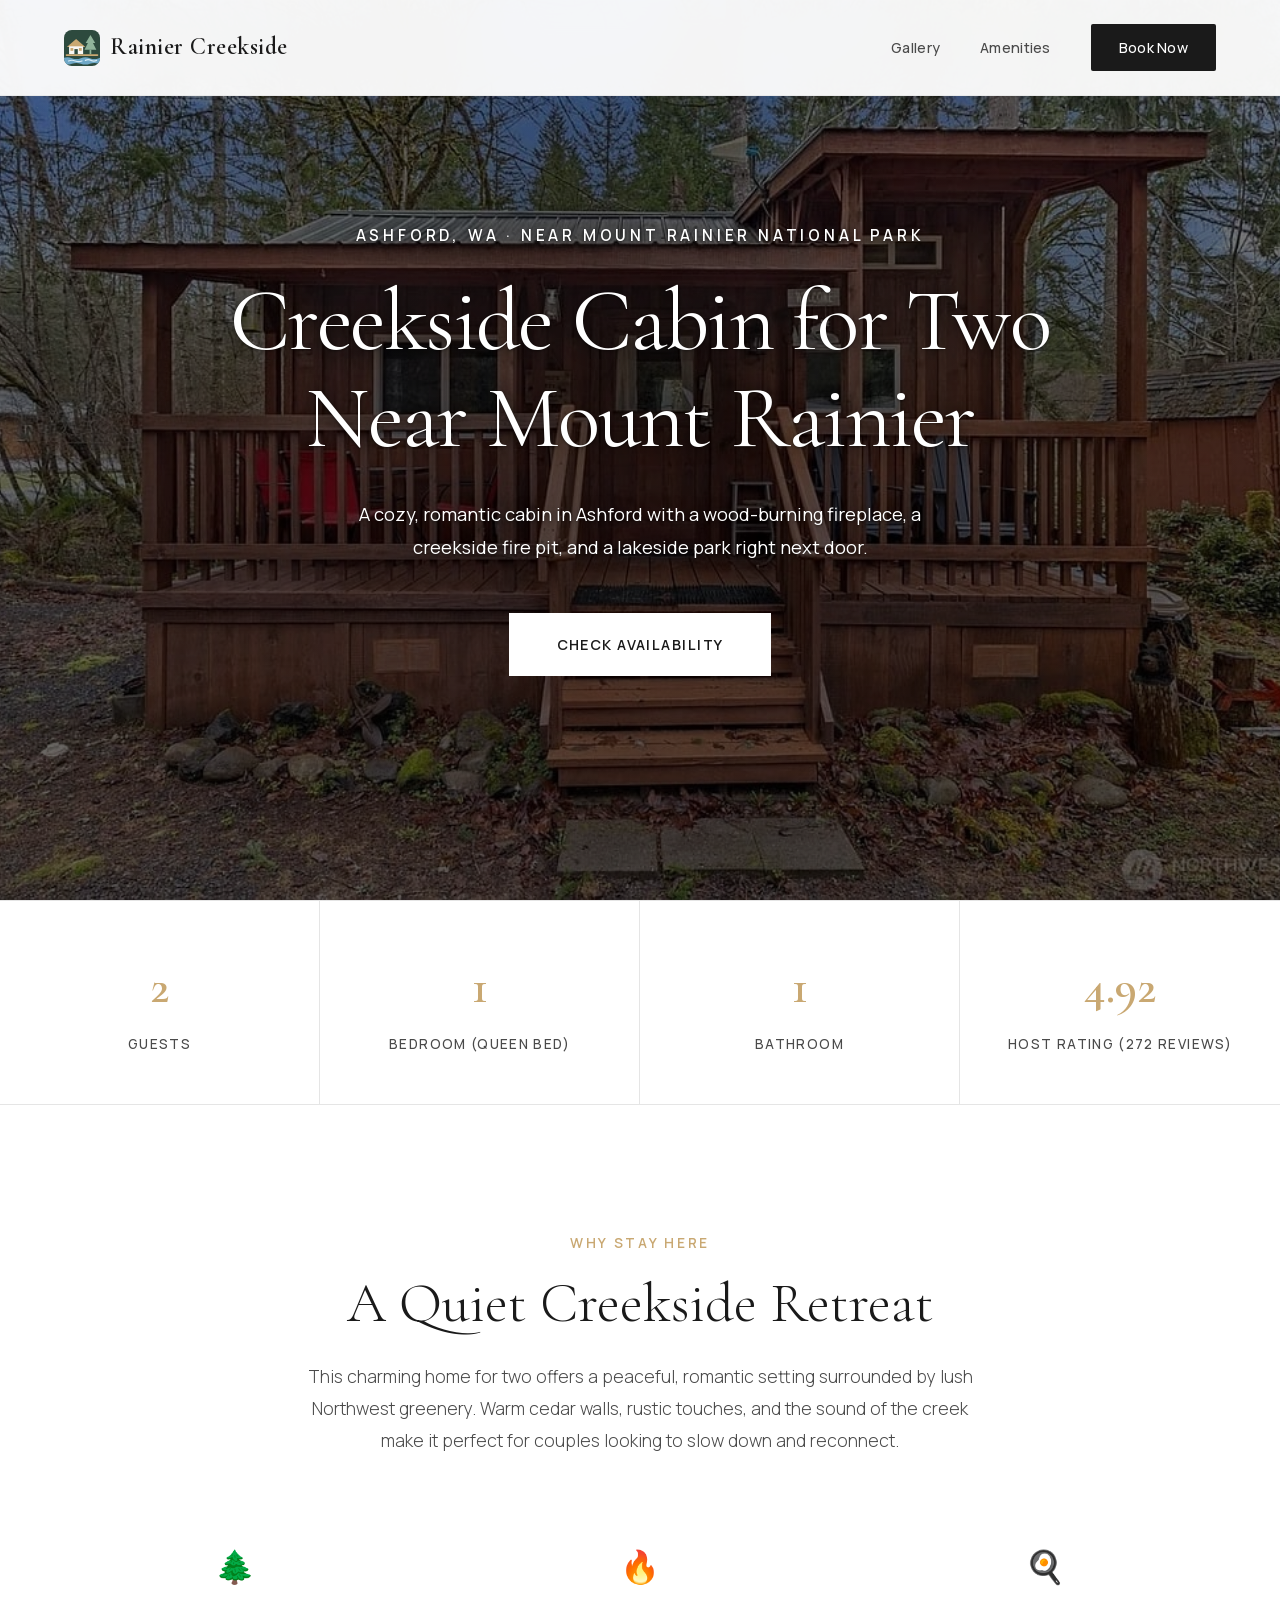
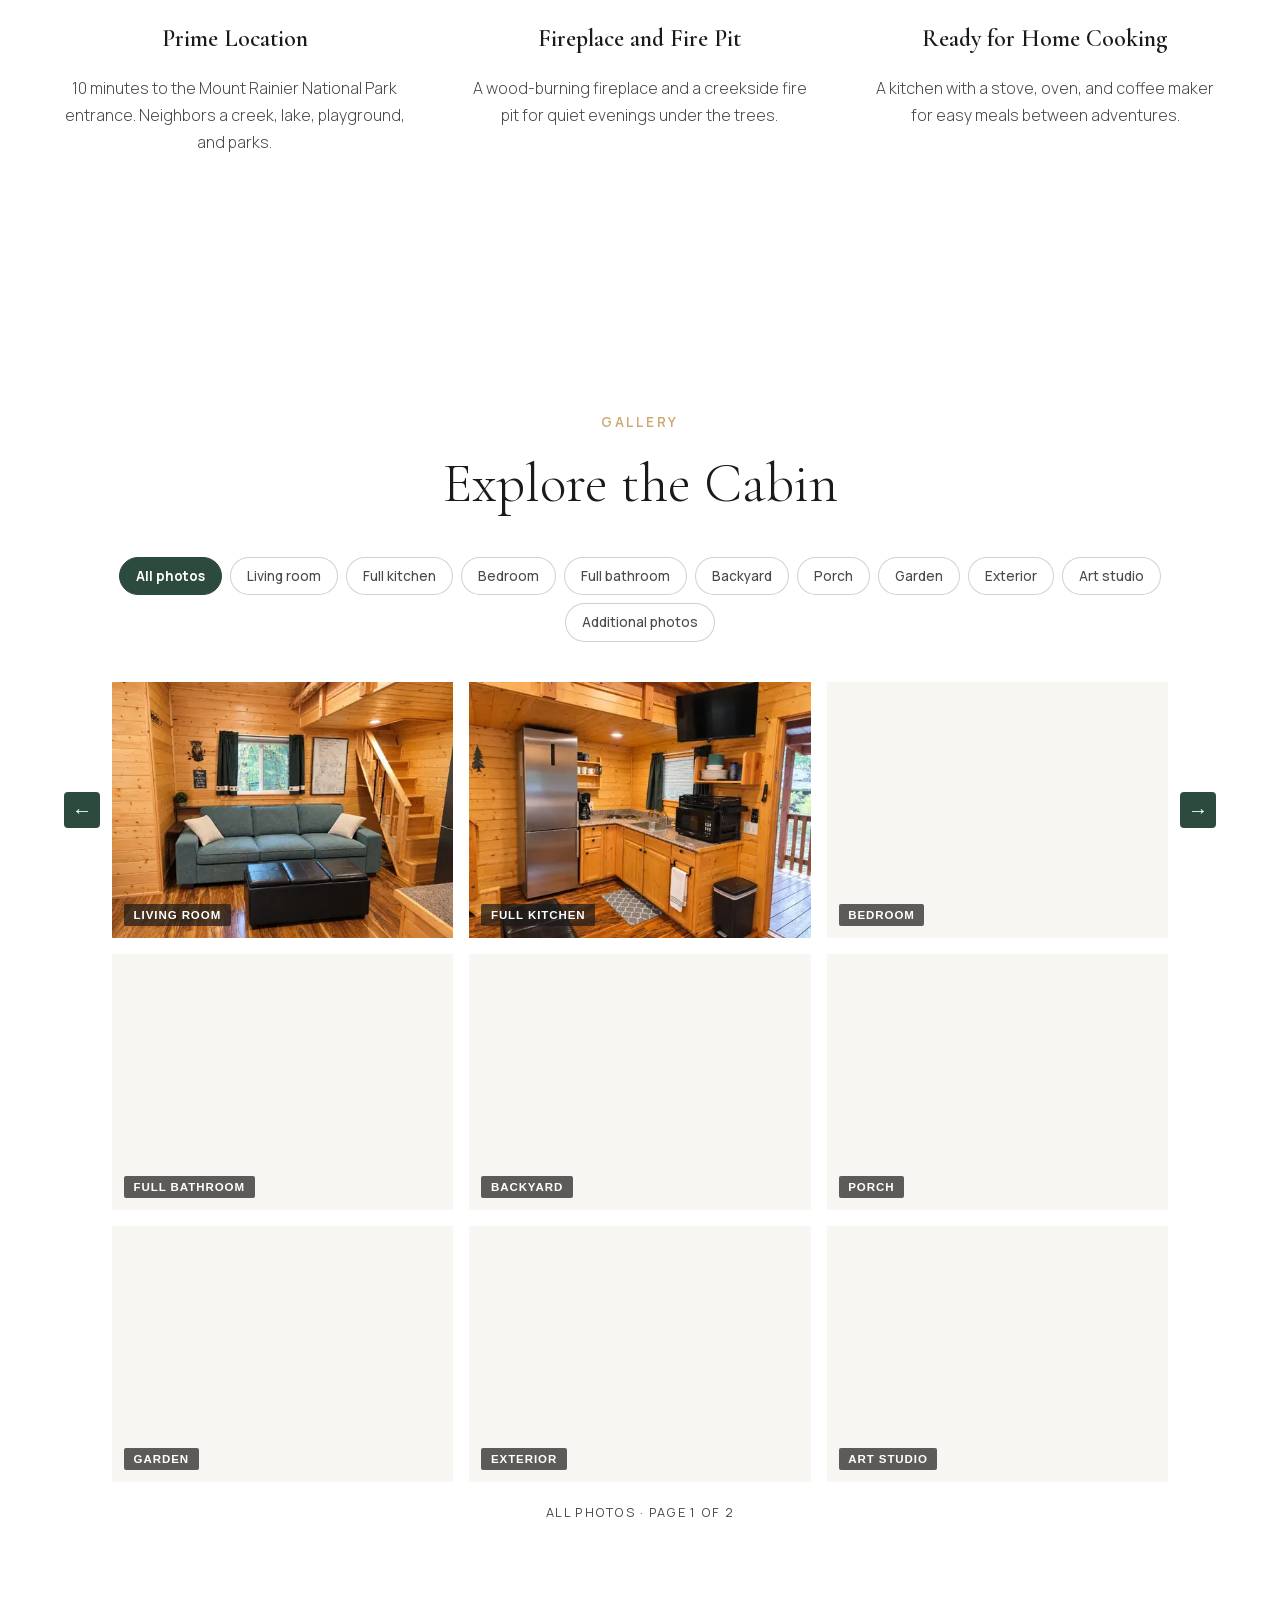
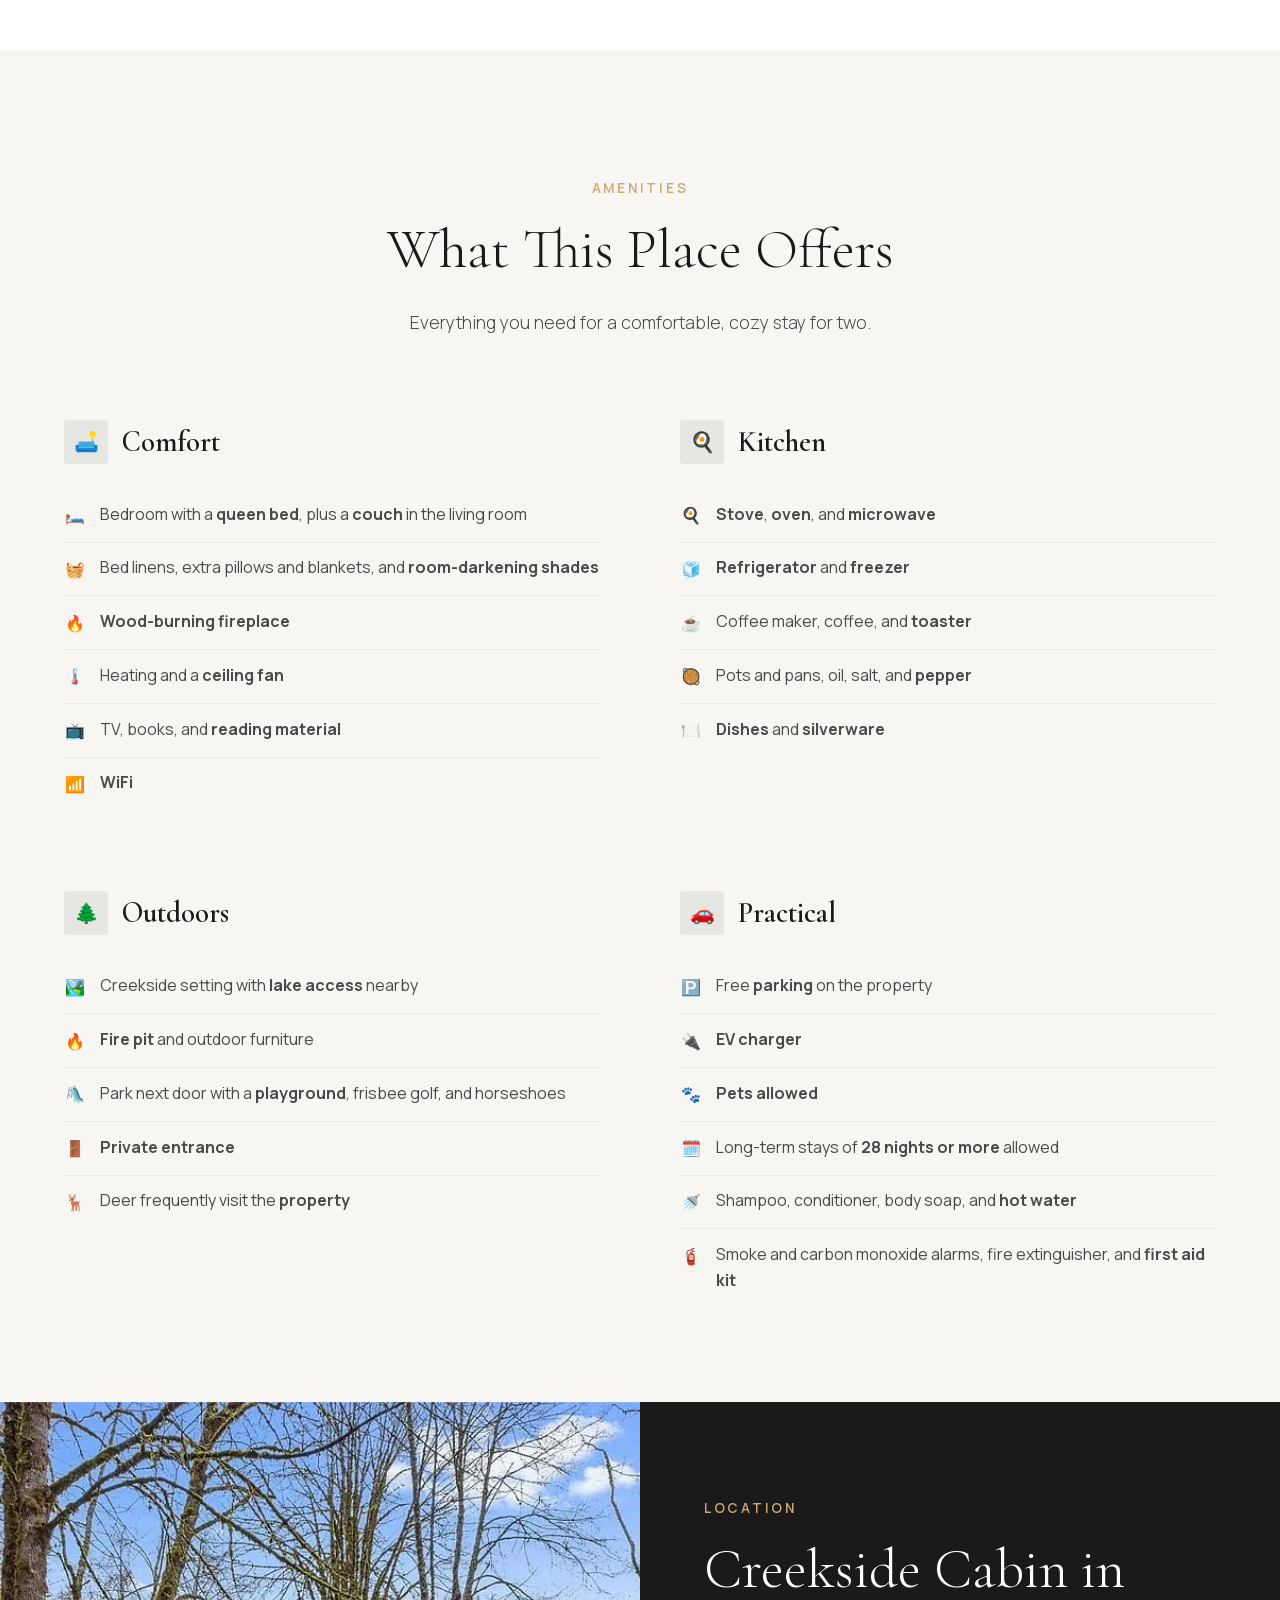
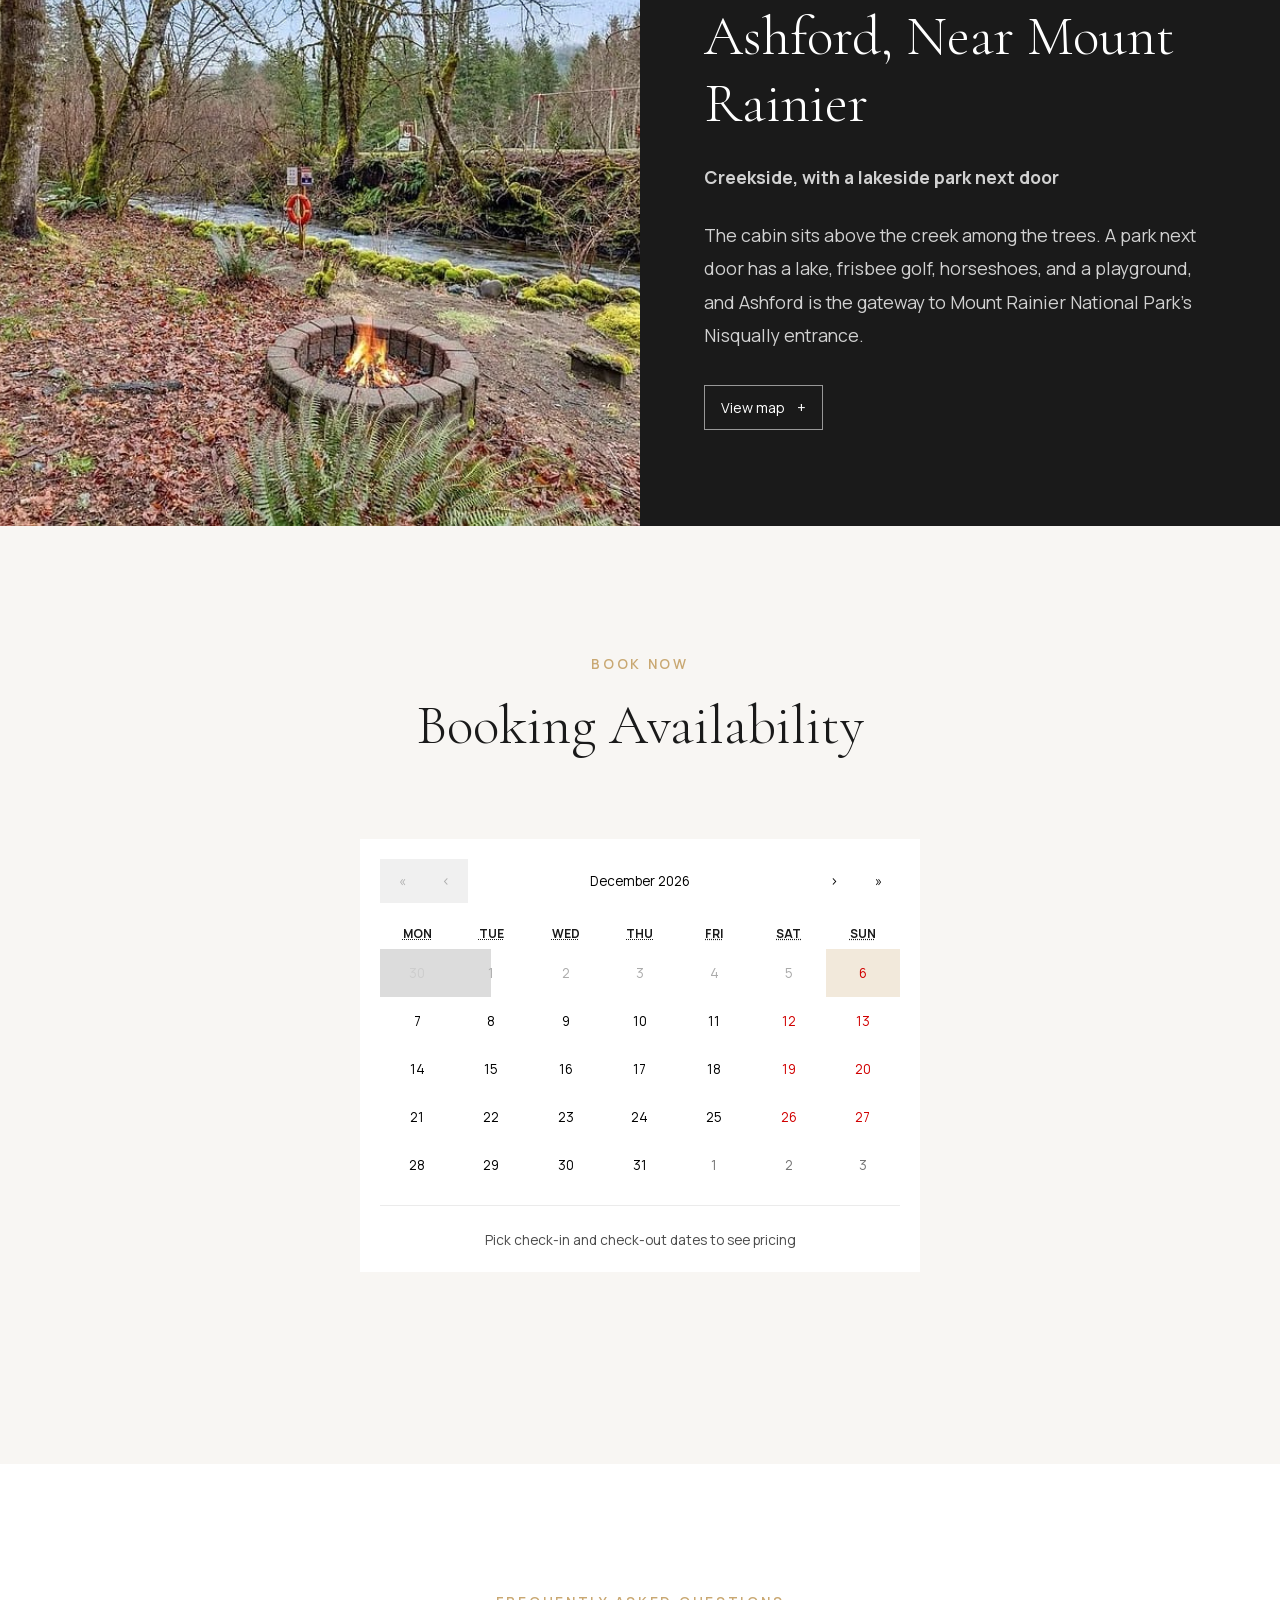
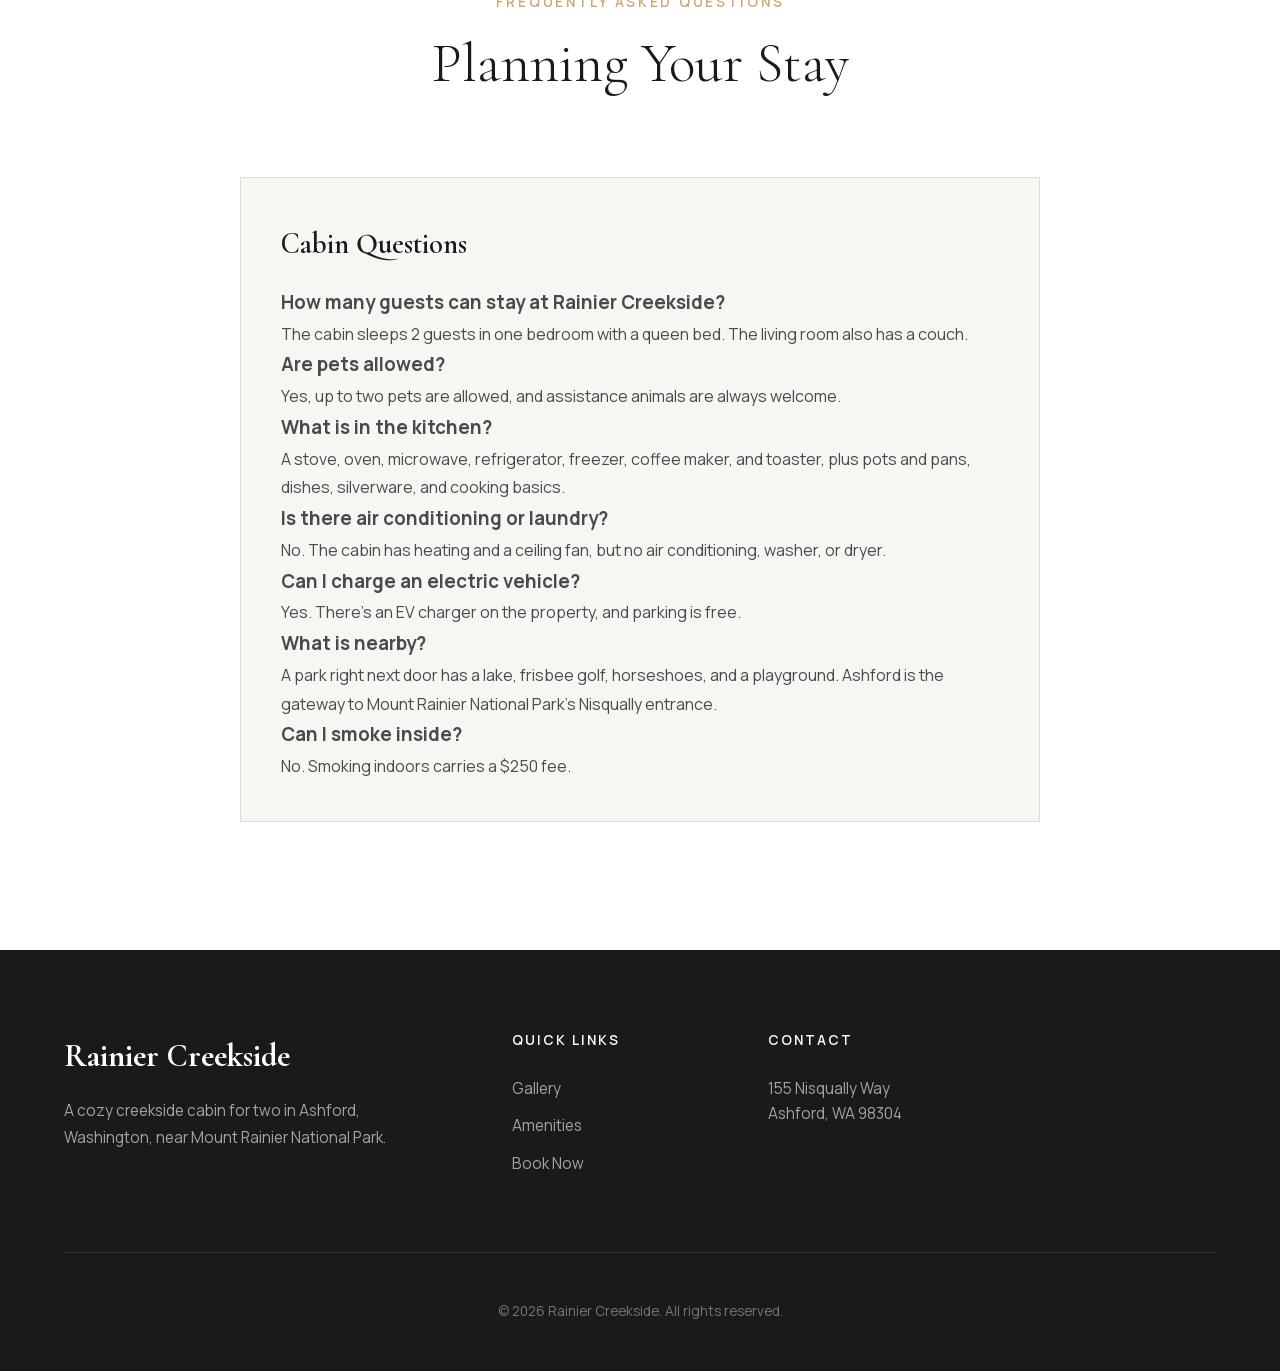
==== commit 35b657cb: "Deploy cozy-rainier-cabin from 72c9615" ====
--- a/index.html
+++ b/index.html
@@ -1 +1 @@
-<!DOCTYPE html><html lang="en" class="cormorant_garamond_37961228-module__MDQM4a__variable manrope_2fa10fcf-module__Oe2VTa__variable"><head><meta charSet="utf-8"/><meta name="viewport" content="width=device-width, initial-scale=1"/><link rel="preload" href="/_next/static/media/01e4147cff8141ee-s.p.3huc2loe0ie8a.woff2" as="font" crossorigin="" type="font/woff2"/><link rel="preload" href="/_next/static/media/a343f882a40d2cc9-s.p.1sj6eobyi31rd.woff2" as="font" crossorigin="" type="font/woff2"/><link rel="preload" as="image" imageSrcSet="/images/hero.jpg 1024w" imageSizes="max(100vw, 133vh)" fetchPriority="high"/><link rel="preload" as="image" href="/images/favicon/favicon.svg"/><link rel="stylesheet" href="/_next/static/chunks/2eddxmiq-kzbg.css" data-precedence="next"/><link rel="stylesheet" href="/_next/static/chunks/0f6is9_vloel6.css" data-precedence="next"/><link rel="preload" as="script" fetchPriority="low" href="/_next/static/chunks/3l04zcqx63h3y.js"/><script src="/_next/static/chunks/41qfcvra0dvw4.js" async=""></script><script src="/_next/static/chunks/0bma92pht_c97.js" async=""></script><script src="/_next/static/chunks/turbopack-0cc54x3beagn9.js" async=""></script><script src="/_next/static/chunks/3fntmmi971322.js" async=""></script><script src="/_next/static/chunks/258rpx8imv80y.js" async=""></script><meta name="theme-color" content="#1a1a1a"/><title>Rainier Creekside | Creekside Cabin for Two in Ashford, WA</title><meta name="description" content="A creekside cabin for two in Ashford, WA, near Mount Rainier National Park, with a wood-burning fireplace, creekside fire pit, full kitchen, EV charger, and a lakeside park next door."/><link rel="manifest" href="/images/favicon/site.webmanifest?v=668d40f0"/><meta name="robots" content="index, follow"/><link rel="canonical" href="https://rainier-creekside.com"/><meta property="og:title" content="Rainier Creekside | Creekside Cabin for Two in Ashford, WA"/><meta property="og:description" content="A creekside cabin for two in Ashford, WA, near Mount Rainier National Park, with a wood-burning fireplace, creekside fire pit, full kitchen, EV charger, and a lakeside park next door."/><meta property="og:url" content="https://rainier-creekside.com"/><meta property="og:site_name" content="Rainier Creekside"/><meta property="og:image" content="https://rainier-creekside.com/images/hero.jpg"/><meta property="og:image:alt" content="Rainier Creekside, a creekside cabin for two in Ashford, Washington"/><meta property="og:type" content="website"/><meta name="twitter:card" content="summary_large_image"/><meta name="twitter:title" content="Rainier Creekside | Creekside Cabin for Two in Ashford, WA"/><meta name="twitter:description" content="A creekside cabin for two in Ashford, WA, near Mount Rainier National Park, with a wood-burning fireplace, creekside fire pit, full kitchen, EV charger, and a lakeside park next door."/><meta name="twitter:image" content="https://rainier-creekside.com/images/hero.jpg"/><link rel="icon" href="/images/favicon/favicon.svg?v=87b5ef11" type="image/svg+xml"/><link rel="icon" href="/images/favicon/favicon-32x32.png?v=e275214e" sizes="32x32" type="image/png"/><link rel="icon" href="/images/favicon/favicon-16x16.png?v=1ad3188e" sizes="16x16" type="image/png"/><link rel="apple-touch-icon" href="/images/favicon/apple-touch-icon.png?v=59c61fb7" sizes="180x180"/><meta name="next-size-adjust" content=""/><script src="/_next/static/chunks/0cz1d0mv5g_q7.js" noModule=""></script></head><body id="top"><div hidden=""><!--$--><!--/$--></div><script type="application/ld+json">{"@context":"https://schema.org","@type":"VacationRental","@id":"https://rainier-creekside.com/#rental","identifier":"cozy-rainier-cabin-ashford-wa","name":"Rainier Creekside","url":"https://rainier-creekside.com/","description":"Creekside cabin for two in Ashford, Washington, near Mount Rainier National Park. One bedroom with a queen bed, a wood-burning fireplace, a creekside fire pit, a full kitchen, and a park with lake access next door.","image":["https://rainier-creekside.com/images/hero.jpg","https://rainier-creekside.com/images/airbnb_images/69639ead455fd205.jpg","https://rainier-creekside.com/images/airbnb_images/ac8d33a7fdc95868.jpg","https://rainier-creekside.com/images/airbnb_images/29604824732b1b67.jpg","https://rainier-creekside.com/images/airbnb_images/d375edbbcc097e3f.jpg","https://rainier-creekside.com/images/airbnb_images/405b50fabfc11b9f.jpg","https://rainier-creekside.com/images/airbnb_images/0d5b3fbe645749ff.jpg","https://rainier-creekside.com/images/airbnb_images/71e845ea180c41db.jpg","https://rainier-creekside.com/images/airbnb_images/faf384b223ccefe9.jpg","https://rainier-creekside.com/images/airbnb_images/66aab78be581da1c.jpg","https://rainier-creekside.com/images/airbnb_images/21fc7f07b2e40d9b.jpg","https://rainier-creekside.com/images/airbnb_images/b7f5f4384d400899.jpg"],"address":{"@type":"PostalAddress","streetAddress":"155 Nisqually Way","addressLocality":"Ashford","addressRegion":"WA","postalCode":"98304","addressCountry":"US"},"latitude":46.73678,"longitude":-121.987989,"geo":{"@type":"GeoCoordinates","latitude":46.73678,"longitude":-121.987989},"containsPlace":{"@type":"Accommodation","additionalType":"EntirePlace","occupancy":{"@type":"QuantitativeValue","maxValue":2},"numberOfBedrooms":1,"numberOfBathroomsTotal":1,"bed":{"@type":"BedDetails","numberOfBeds":1},"petsAllowed":true,"amenityFeature":[{"@type":"LocationFeatureSpecification","name":"Waterfront","value":true},{"@type":"LocationFeatureSpecification","name":"Lake access","value":true},{"@type":"LocationFeatureSpecification","name":"Fire pit","value":true},{"@type":"LocationFeatureSpecification","name":"Fireplace","value":true},{"@type":"LocationFeatureSpecification","name":"Kitchen","value":true},{"@type":"LocationFeatureSpecification","name":"Wifi","value":true},{"@type":"LocationFeatureSpecification","name":"EV charger","value":true},{"@type":"LocationFeatureSpecification","name":"Free parking","value":true}]},"sameAs":["https://www.airbnb.com/rooms/1744627445043617491"]}</script><script type="application/ld+json">{"@context":"https://schema.org","@type":"FAQPage","mainEntity":[{"@type":"Question","name":"How many guests can stay at Rainier Creekside?","acceptedAnswer":{"@type":"Answer","text":"The cabin sleeps 2 guests in one bedroom with a queen bed. The living room also has a couch."}},{"@type":"Question","name":"Are pets allowed?","acceptedAnswer":{"@type":"Answer","text":"Yes, up to two pets are allowed, and assistance animals are always welcome."}},{"@type":"Question","name":"What is in the kitchen?","acceptedAnswer":{"@type":"Answer","text":"A stove, oven, microwave, refrigerator, freezer, coffee maker, and toaster, plus pots and pans, dishes, silverware, and cooking basics."}},{"@type":"Question","name":"Is there air conditioning or laundry?","acceptedAnswer":{"@type":"Answer","text":"No. The cabin has heating and a ceiling fan, but no air conditioning, washer, or dryer."}},{"@type":"Question","name":"Can I charge an electric vehicle?","acceptedAnswer":{"@type":"Answer","text":"Yes. There's an EV charger on the property, and parking is free."}},{"@type":"Question","name":"What is nearby?","acceptedAnswer":{"@type":"Answer","text":"A park right next door has a lake, frisbee golf, horseshoes, and a playground. Ashford is the gateway to Mount Rainier National Park's Nisqually entrance."}},{"@type":"Question","name":"Can I smoke inside?","acceptedAnswer":{"@type":"Answer","text":"No. Smoking indoors carries a $250 fee."}}]}</script><nav id="nav"><a class="logo" href="#top" aria-label="Return to the top of Rainier Creekside"><img class="logo-icon" src="/images/favicon/favicon.svg" alt="Rainier Creekside icon"/><span class="logo-text">Rainier Creekside</span></a><button class="mobile-nav-toggle" type="button" aria-expanded="false" aria-controls="primary-navigation" aria-label="Open navigation">☰</button><div class="nav-links" id="primary-navigation"><a href="#gallery">Gallery</a><a href="#amenities">Amenities</a><a href="#availability" class="nav-cta">Book Now</a></div></nav><section class="hero"><img src="/images/hero.jpg" srcSet="/images/hero.jpg 1024w" sizes="max(100vw, 133vh)" fetchPriority="high" alt="Rainier Creekside among the trees in Ashford, Washington" class="hero-image"/><div class="hero-overlay"></div><div class="hero-content"><div class="hero-subtitle">Ashford, WA · Near Mount Rainier National Park</div><h1>Creekside Cabin for Two Near Mount Rainier</h1><p class="hero-description">A cozy, romantic cabin in Ashford with a wood-burning fireplace, a creekside fire pit, and a lakeside park right next door.</p><a href="#availability" class="hero-cta">Check Availability</a></div></section><div class="stats" style="--stat-columns:4"><div class="stat"><div class="stat-number">2</div><div class="stat-label">Guests</div></div><div class="stat"><div class="stat-number">1</div><div class="stat-label">Bedroom (queen bed)</div></div><div class="stat"><div class="stat-number">1</div><div class="stat-label">Bathroom</div></div><div class="stat"><div class="stat-number">4.92</div><div class="stat-label">Host rating (272 reviews)</div></div></div><section class="section"><div class="section-header"><div class="section-tag">Why Stay Here</div><h2 class="section-title">A Quiet Creekside Retreat</h2><p class="section-description">This charming home for two offers a peaceful, romantic setting surrounded by lush Northwest greenery. Warm cedar walls, rustic touches, and the sound of the creek make it perfect for couples looking to slow down and reconnect.</p></div><div class="features-grid"><div class="feature"><div class="feature-icon">🌲</div><h3>Prime Location</h3><p>10 minutes to the Mount Rainier National Park entrance. Neighbors a creek, lake, playground, and parks.</p></div><div class="feature"><div class="feature-icon">🔥</div><h3>Fireplace and Fire Pit</h3><p>A wood-burning fireplace and a creekside fire pit for quiet evenings under the trees.</p></div><div class="feature"><div class="feature-icon">🍳</div><h3>Ready for Home Cooking</h3><p>A kitchen with a stove, oven, and coffee maker for easy meals between adventures.</p></div></div></section><section class="section" id="gallery"><div class="section-header"><div class="section-tag">Gallery</div><h2 class="section-title">Explore the Cabin</h2></div><div id="photo-gallery"><div class="gallery-filters" role="group" aria-label="Filter photos by room"><button class="gallery-filter gallery-filter-all" type="button" aria-pressed="true">All photos</button><button class="gallery-filter" type="button" aria-pressed="false">Living room</button><button class="gallery-filter" type="button" aria-pressed="false">Full kitchen</button><button class="gallery-filter" type="button" aria-pressed="false">Bedroom</button><button class="gallery-filter" type="button" aria-pressed="false">Full bathroom</button><button class="gallery-filter" type="button" aria-pressed="false">Backyard</button><button class="gallery-filter" type="button" aria-pressed="false">Porch</button><button class="gallery-filter" type="button" aria-pressed="false">Garden</button><button class="gallery-filter" type="button" aria-pressed="false">Exterior</button><button class="gallery-filter" type="button" aria-pressed="false">Art studio</button><button class="gallery-filter" type="button" aria-pressed="false">Additional photos</button></div><div class="gallery-carousel"><button class="review-nav" type="button" aria-label="Previous photos" title="Previous photos">←</button><div class="gallery-grid"><button class="gallery-item" type="button" aria-label="View full-size photo: Unwind on the plush teal sofa after exploring all day. Floor-to-ceiling wood paneling, rich hardwood floors, and an exposed log beam offer a comforting rustic feel, while a sturdy wooden staircase leads to an inviting loft, maximizing space."><img src="/images/airbnb_thumbnails/69639ead455fd205-480.webp" srcSet="/images/airbnb_thumbnails/69639ead455fd205-480.webp 480w, /images/airbnb_thumbnails/69639ead455fd205-800.webp 800w" sizes="(max-width: 768px) 90vw, (max-width: 1024px) 45vw, min(30vw, 490px)" alt="Unwind on the plush teal sofa after exploring all day. Floor-to-ceiling wood paneling, rich hardwood floors, and an exposed log beam offer a comforting rustic feel, while a sturdy wooden staircase leads to an inviting loft, maximizing space." loading="lazy" decoding="async"/><span class="gallery-item-room">Living room</span></button><button class="gallery-item" type="button" aria-label="View full-size photo: Cook in a charming rustic kitchen with warm wood paneling, durable counters, and a large stainless steel fridge. Enjoy conveniences like a coffee maker, microwave, and a mounted TV to entertain you while you prep meals."><img src="/images/airbnb_thumbnails/ac8d33a7fdc95868-480.webp" srcSet="/images/airbnb_thumbnails/ac8d33a7fdc95868-480.webp 480w, /images/airbnb_thumbnails/ac8d33a7fdc95868-800.webp 800w" sizes="(max-width: 768px) 90vw, (max-width: 1024px) 45vw, min(30vw, 490px)" alt="Cook in a charming rustic kitchen with warm wood paneling, durable counters, and a large stainless steel fridge. Enjoy conveniences like a coffee maker, microwave, and a mounted TV to entertain you while you prep meals." loading="lazy" decoding="async"/><span class="gallery-item-room">Full kitchen</span></button><button class="gallery-item" type="button" aria-label="View full-size photo: Wake up to lush nature views in this warm, wood-paneled bedroom. Relax in a plush bed with crisp white linens, cozy cabin decor, and en-suite bathroom access. Sleep easy with blackout curtains for a truly restful retreat."><img src="/images/airbnb_thumbnails/29604824732b1b67-480.webp" srcSet="/images/airbnb_thumbnails/29604824732b1b67-480.webp 480w, /images/airbnb_thumbnails/29604824732b1b67-800.webp 800w" sizes="(max-width: 768px) 90vw, (max-width: 1024px) 45vw, min(30vw, 490px)" alt="Wake up to lush nature views in this warm, wood-paneled bedroom. Relax in a plush bed with crisp white linens, cozy cabin decor, and en-suite bathroom access. Sleep easy with blackout curtains for a truly restful retreat." loading="lazy" decoding="async"/><span class="gallery-item-room">Bedroom</span></button><button class="gallery-item" type="button" aria-label="View full-size photo: Bathroom is compact but highly functional, featuring handy storage and a bright window. We look forward to bringing exciting upgrades to this space in the coming months to enhance your stay!"><img src="/images/airbnb_thumbnails/d375edbbcc097e3f-480.webp" srcSet="/images/airbnb_thumbnails/d375edbbcc097e3f-480.webp 480w, /images/airbnb_thumbnails/d375edbbcc097e3f-768.webp 768w" sizes="(max-width: 768px) 90vw, (max-width: 1024px) 45vw, min(30vw, 490px)" alt="Bathroom is compact but highly functional, featuring handy storage and a bright window. We look forward to bringing exciting upgrades to this space in the coming months to enhance your stay!" loading="lazy" decoding="async"/><span class="gallery-item-room">Full bathroom</span></button><button class="gallery-item" type="button" aria-label="View full-size photo: Backyard"><img src="/images/airbnb_thumbnails/0d5b3fbe645749ff-480.webp" srcSet="/images/airbnb_thumbnails/0d5b3fbe645749ff-480.webp 480w, /images/airbnb_thumbnails/0d5b3fbe645749ff-800.webp 800w" sizes="(max-width: 768px) 90vw, (max-width: 1024px) 45vw, min(30vw, 490px)" alt="Backyard at Rainier Creekside" loading="lazy" decoding="async"/><span class="gallery-item-room">Backyard</span></button><button class="gallery-item" type="button" aria-label="View full-size photo: Relax on the covered wooden deck featuring two classic Adirondack chairs, a rustic table, and a dining table with 4 seats (not pictured). It&#x27;s the perfect spot to sip your morning coffee while taking in the serene forest views and antlered visitors!"><img src="/images/airbnb_thumbnails/66aab78be581da1c-480.webp" srcSet="/images/airbnb_thumbnails/66aab78be581da1c-480.webp 480w, /images/airbnb_thumbnails/66aab78be581da1c-800.webp 800w" sizes="(max-width: 768px) 90vw, (max-width: 1024px) 45vw, min(30vw, 490px)" alt="Relax on the covered wooden deck featuring two classic Adirondack chairs, a rustic table, and a dining table with 4 seats (not pictured). It&#x27;s the perfect spot to sip your morning coffee while taking in the serene forest views and antlered visitors!" loading="lazy" decoding="async"/><span class="gallery-item-room">Porch</span></button><button class="gallery-item" type="button" aria-label="View full-size photo: Firepit next to the creek with chairs that can be moved from the porch by this firepit"><img src="/images/airbnb_thumbnails/ad18bc3e4bbdc55e-480.webp" srcSet="/images/airbnb_thumbnails/ad18bc3e4bbdc55e-480.webp 480w, /images/airbnb_thumbnails/ad18bc3e4bbdc55e-800.webp 800w" sizes="(max-width: 768px) 90vw, (max-width: 1024px) 45vw, min(30vw, 490px)" alt="Firepit next to the creek with chairs that can be moved from the porch by this firepit" loading="lazy" decoding="async"/><span class="gallery-item-room">Garden</span></button><button class="gallery-item" type="button" aria-label="View full-size photo: Exterior"><img src="/images/airbnb_thumbnails/8380d3e7dbbf0c12-480.webp" srcSet="/images/airbnb_thumbnails/8380d3e7dbbf0c12-480.webp 480w, /images/airbnb_thumbnails/8380d3e7dbbf0c12-800.webp 800w" sizes="(max-width: 768px) 90vw, (max-width: 1024px) 45vw, min(30vw, 490px)" alt="Exterior at Rainier Creekside" loading="lazy" decoding="async"/><span class="gallery-item-room">Exterior</span></button><button class="gallery-item" type="button" aria-label="View full-size photo: Art studio"><img src="/images/airbnb_thumbnails/5ea16697845281b9-480.webp" srcSet="/images/airbnb_thumbnails/5ea16697845281b9-480.webp 480w, /images/airbnb_thumbnails/5ea16697845281b9-800.webp 800w" sizes="(max-width: 768px) 90vw, (max-width: 1024px) 45vw, min(30vw, 490px)" alt="Art studio at Rainier Creekside" loading="lazy" decoding="async"/><span class="gallery-item-room">Art studio</span></button></div><button class="review-nav" type="button" aria-label="Next photos" title="Next photos">→</button></div><p class="gallery-page-status" aria-live="polite">All photos · Page 1 of 2</p><dialog class="photo-lightbox" aria-label="Photo"><button class="photo-lightbox-close" type="button" aria-label="Close photo">×</button></dialog></div></section><section class="section amenities" id="amenities"><div class="section-header"><div class="section-tag">Amenities</div><h2 class="section-title">What This Place Offers</h2><p class="section-description">Everything you need for a comfortable, cozy stay for two.</p></div><div class="amenities-grid"><div class="amenity-category"><h3><span class="amenity-category-icon" aria-hidden="true">🛋️</span>Comfort</h3><ul class="amenity-list"><li><span class="amenity-item-icon" aria-hidden="true">🛏️</span><span>Bedroom with a queen bed, plus a couch in the living room</span></li><li><span class="amenity-item-icon" aria-hidden="true">🧺</span><span>Bed linens, extra pillows and blankets, and room-darkening shades</span></li><li><span class="amenity-item-icon" aria-hidden="true">🔥</span><span>Wood-burning fireplace</span></li><li><span class="amenity-item-icon" aria-hidden="true">🌡️</span><span>Heating and a ceiling fan</span></li><li><span class="amenity-item-icon" aria-hidden="true">📺</span><span>TV, books, and reading material</span></li><li><span class="amenity-item-icon" aria-hidden="true">📶</span><span>Wifi</span></li></ul></div><div class="amenity-category"><h3><span class="amenity-category-icon" aria-hidden="true">🍳</span>Kitchen</h3><ul class="amenity-list"><li><span class="amenity-item-icon" aria-hidden="true">🍳</span><span>Stove, oven, and microwave</span></li><li><span class="amenity-item-icon" aria-hidden="true">🧊</span><span>Refrigerator and freezer</span></li><li><span class="amenity-item-icon" aria-hidden="true">☕</span><span>Coffee maker, coffee, and toaster</span></li><li><span class="amenity-item-icon" aria-hidden="true">🥘</span><span>Pots and pans, oil, salt, and pepper</span></li><li><span class="amenity-item-icon" aria-hidden="true">🍽️</span><span>Dishes and silverware</span></li></ul></div><div class="amenity-category"><h3><span class="amenity-category-icon" aria-hidden="true">🌲</span>Outdoors</h3><ul class="amenity-list"><li><span class="amenity-item-icon" aria-hidden="true">🏞️</span><span>Creekside setting with lake access nearby</span></li><li><span class="amenity-item-icon" aria-hidden="true">🔥</span><span>Fire pit and outdoor furniture</span></li><li><span class="amenity-item-icon" aria-hidden="true">🛝</span><span>Park next door with a playground, frisbee golf, and horseshoes</span></li><li><span class="amenity-item-icon" aria-hidden="true">🚪</span><span>Private entrance</span></li><li><span class="amenity-item-icon" aria-hidden="true">🦌</span><span>Deer frequently visit the property</span></li></ul></div><div class="amenity-category"><h3><span class="amenity-category-icon" aria-hidden="true">🚗</span>Practical</h3><ul class="amenity-list"><li><span class="amenity-item-icon" aria-hidden="true">🅿️</span><span>Free parking on the property</span></li><li><span class="amenity-item-icon" aria-hidden="true">🔌</span><span>EV charger</span></li><li><span class="amenity-item-icon" aria-hidden="true">🐾</span><span>Pets allowed</span></li><li><span class="amenity-item-icon" aria-hidden="true">🗓️</span><span>Long-term stays of 28 nights or more allowed</span></li><li><span class="amenity-item-icon" aria-hidden="true">🚿</span><span>Shampoo, conditioner, body soap, and hot water</span></li><li><span class="amenity-item-icon" aria-hidden="true">🧯</span><span>Smoke and carbon monoxide alarms, fire extinguisher, and first aid kit</span></li></ul></div></div><div class="highlight-section"><div class="highlight-image"><img src="/images/location.jpg" width="1024" height="682" loading="lazy" decoding="async" alt="Creekside setting at Rainier Creekside in Ashford, Washington"/></div><div class="highlight-content"><div class="section-tag">Location</div><h2 class="section-title">Creekside Cabin in Ashford, Near Mount Rainier</h2><p><strong>Creekside, with a lakeside park next door</strong></p><p>The cabin sits above the creek among the trees. A park next door has a lake, frisbee golf, horseshoes, and a playground, and Ashford is the gateway to Mount Rainier National Park&#x27;s Nisqually entrance.</p><details class="location-map"><summary>View map</summary><iframe src="https://www.google.com/maps?output=embed&amp;saddr=155%20Nisqually%20Way%2C%20Ashford%20WA&amp;daddr=Nisqually%20Entrance%2C%20Mount%20Rainier%20National%20Park%2C%20WA" title="Map from 155 Nisqually Way, Ashford WA 98304 to Nisqually Entrance, Mount Rainier National Park" loading="lazy" referrerPolicy="no-referrer-when-downgrade"></iframe><a class="location-map-directions" href="https://www.google.com/maps/dir/?api=1&amp;origin=155%20Nisqually%20Way%2C%20Ashford%20WA%2098304&amp;destination=Nisqually%20Entrance%2C%20Mount%20Rainier%20National%20Park%2C%20WA" target="_blank" rel="noopener noreferrer">Open directions in Google Maps</a></details></div></div></section><section class="availability-section-wrap" id="availability"><div class="availability-section"><div class="section-header"><div class="section-tag">Book Now</div><h2 class="section-title">Booking Availability</h2></div><div id="availability-calendar" class="availability-calendar"><p class="availability-status">Loading availability...</p></div></div></section><section class="section" id="faq"><div class="section-header"><div class="section-tag">Frequently Asked Questions</div><h2 class="section-title">Planning Your Stay</h2></div><div class="booking-details faq-details"><h3 class="booking-details-title">Cabin Questions</h3><h3>How many guests can stay at Rainier Creekside?</h3><p>The cabin sleeps 2 guests in one bedroom with a queen bed. The living room also has a couch.</p><h3>Are pets allowed?</h3><p>Yes, up to two pets are allowed, and assistance animals are always welcome.</p><h3>What is in the kitchen?</h3><p>A stove, oven, microwave, refrigerator, freezer, coffee maker, and toaster, plus pots and pans, dishes, silverware, and cooking basics.</p><h3>Is there air conditioning or laundry?</h3><p>No. The cabin has heating and a ceiling fan, but no air conditioning, washer, or dryer.</p><h3>Can I charge an electric vehicle?</h3><p>Yes. There&#x27;s an EV charger on the property, and parking is free.</p><h3>What is nearby?</h3><p>A park right next door has a lake, frisbee golf, horseshoes, and a playground. Ashford is the gateway to Mount Rainier National Park&#x27;s Nisqually entrance.</p><h3>Can I smoke inside?</h3><p>No. Smoking indoors carries a $250 fee.</p></div></section><footer><div class="footer-grid"><div class="footer-brand"><h3>Rainier Creekside</h3><p>A cozy creekside cabin for two in Ashford, Washington, near Mount Rainier National Park.</p></div><div class="footer-section"><h4>Quick Links</h4><ul class="footer-links"><li><a href="#gallery">Gallery</a></li><li><a href="#amenities">Amenities</a></li><li><a href="#availability">Book Now</a></li></ul></div><div class="footer-section"><h4>Contact</h4><ul class="footer-links"><li><address class="footer-address"><a href="https://www.google.com/maps/search/?api=1&amp;query=46.73678%2C-121.987989" target="_blank" rel="noopener noreferrer">155 Nisqually Way<br/>Ashford, WA 98304</a></address></li></ul></div></div><div class="footer-bottom"><p>© <!-- -->2026<!-- --> <!-- -->Rainier Creekside<!-- -->. All rights reserved.</p></div></footer><!--$--><!--/$--><script src="/_next/static/chunks/3l04zcqx63h3y.js" id="_R_" async=""></script><script>(self.__next_f=self.__next_f||[]).push([0])</script><script>self.__next_f.push([1,"1:\"$Sreact.fragment\"\n2:I[39756,[\"/_next/static/chunks/3fntmmi971322.js\"],\"default\"]\n3:I[37457,[\"/_next/static/chunks/3fntmmi971322.js\"],\"default\"]\n13:I[68027,[\"/_next/static/chunks/3fntmmi971322.js\"],\"default\",1]\n:HL[\"/_next/static/chunks/2eddxmiq-kzbg.css\",\"style\"]\n:HL[\"/_next/static/media/01e4147cff8141ee-s.p.3huc2loe0ie8a.woff2\",\"font\",{\"crossOrigin\":\"\",\"type\":\"font/woff2\"}]\n:HL[\"/_next/static/media/a343f882a40d2cc9-s.p.1sj6eobyi31rd.woff2\",\"font\",{\"crossOrigin\":\"\",\"type\":\"font/woff2\"}]\n:HL[\"/_next/static/chunks/0f6is9_vloel6.css\",\"style\"]\n4:T9cc,{\"@context\":\"https://schema.org\",\"@type\":\"VacationRental\",\"@id\":\"https://rainier-creekside.com/#rental\",\"identifier\":\"cozy-rainier-cabin-ashford-wa\",\"name\":\"Rainier Creekside\",\"url\":\"https://rainier-creekside.com/\",\"description\":\"Creekside cabin for two in Ashford, Washington, near Mount Rainier National Park. One bedroom with a queen bed, a wood-burning fireplace, a creekside fire pit, a full kitchen, and a park with lake access next door.\",\"image\":[\"https://rainier-creekside.com/images/hero.jpg\",\"https://rainier-creekside.com/images/airbnb_images/69639ead455fd205.jpg\",\"https://rainier-creekside.com/images/airbnb_images/ac8d33a7fdc95868.jpg\",\"https://rainier-creekside.com/images/airbnb_images/29604824732b1b67.jpg\",\"https://rainier-creekside.com/images/airbnb_images/d375edbbcc097e3f.jpg\",\"https://rainier-creekside.com/images/airbnb_images/405b50fabfc11b9f.jpg\",\"https://rainier-creekside.com/images/airbnb_images/0d5b3fbe645749ff.jpg\",\"https://rainier-creekside.com/images/airbnb_images/71e845ea180c41db.jpg\",\"https://rainier-creekside.com/images/airbnb_images/faf384b223ccefe9.jpg\",\"https://rainier-creekside.com/images/airbnb_images/66aab78be581da1c.jpg\",\"https://rainier-creekside.com/images/airbnb_images/21fc7f07b2e40d9b.jpg\",\"https://rainier-creekside.com/images/airbnb_images/b7f5f4384d400899.jpg\"],\"address\":{\"@type\":\"PostalAddress\",\"streetAddress\":\"155 Nisqually Way\",\"addressLocality\":\"Ashford\",\"addressRegion\":\"WA\",\"postalCode\":\"98304\",\"addressCountry\":\"US\"},\"latitude\":46.73678,\"longitude\":-121.987989,\"geo\":{\"@type\":\"GeoCoordinates\",\"latitude\":46.73678,\"longitude\":-121.987989},\"containsPlace\":{\"@type\":\"Accommodation\",\"additionalType\":\"EntirePlace\",\"occupancy\":{\"@type\":\"QuantitativeValue\",\"maxValue\":2},\"numberOfBedrooms\":1,\"numberOfBathroomsTotal\":1,\"bed\":{\"@type\":\"BedDetails\",\"numberOfBeds\":1},\"petsAllowed\":true,\"amenityFeature\":[{\"@type\":\"LocationFeatureSpecification\",\"name\":\"Waterfront\",\"value\":true},{\"@type\":\"LocationFeatureSpecification\",\"name\":\"Lake access\",\"value\":true},{\"@type\":\"LocationFeatureSpecification\",\"name\":\"Fire pit\",\"value\":true},{\"@type\":\"LocationFeatureSpecification\",\"name\":\"Fireplace\",\"value\":true},{\"@type\":\"LocationFeatureSpecification\",\"name\":\"Kitchen\",\"value\":true},{\"@type\":\"LocationFeatureSpecification\",\"name\":\"Wifi\",\"value\":true},{\"@type\":\"LocationFeatureSpecification\",\"name\":\"EV charger\",\"value\":true},{\"@type\":\"LocationFeatureSpecification\",\"name\":\"Free parking\",\"value\":true}]},\"sameAs\":[\"https://www.airbnb.com/rooms/1744627445043617491\"]}0:{\"P\":null,\"c\":[\"\",\"\"],\"q\":\"\",\"i\":false,\"f\":[[[\"\",{\"children\":[\"__PAGE__\",{},\"$undefined\",\"$undefined\",4608]},\"$undefined\",\"$undefined\",4624],[[\"$\",\"$1\",\"c\",{\"children\":[[[\"$\",\"link\",\"0\",{\"rel\":\"stylesheet\",\"href\":\"/_next/static/chunks/2eddxmiq-kzbg.css\",\"precedence\":\"next\",\"crossOrigin\":\"$undefined\",\"nonce\":\"$undefined\"}],[\"$\",\"script\",\"script-0\",{\"src\":\"/_next/static/chunks/3fntmmi971322.js\",\"async\":true,\"nonce\":\"$undefined\"}]],[\"$\",\"html\",null,{\"lang\":\"en\",\"className\":\"cormorant_garamond_37961228-module__MDQM4a__variable manrope_2fa10fcf-module__Oe2VTa__variable\",\"children\":[\"$\",\"body\",null,{\"id\":\"top\",\"children\":[\"$\",\"$L2\",null,{\"parallelRouterKey\":\"children\",\"error\":\"$undefined\",\"errorStyles\":\"$undefined\",\"errorScripts\":\"$undefined\",\"template\":[\"$\",\"$L3\",null,{}],\"templateStyles\":\"$undefined\",\"templateScripts\":\"$undefined\",\"notFound\":[[\"$\",\"main\",null,{\"className\":\"not-found\",\"style\":{\"backgroundImage\":\"url('/images/hero.jpg')\"},\"children\":[\"$\",\"div\",null,{\"className\":\"not-found-card\",\"children\":[[\"$\",\"div\",null,{\"className\":\"section-tag\",\"children\":\"Page not found\"}],[\"$\",\"h1\",null,{\"children\":\"This trail doesn't lead anywhere\"}],[\"$\",\"p\",null,{\"children\":\"The page you're looking for doesn't exist. Head back to Rainier Creekside, a creekside cabin for two near Mount Rainier National Park.\"}],[\"$\",\"a\",null,{\"href\":\"/\",\"className\":\"hero-cta\",\"children\":\"Back to Rainier Creekside\"}]]}]}],[]],\"forbidden\":\"$undefined\",\"unauthorized\":\"$undefined\"}]}]}]]}],{\"children\":[[\"$\",\"$1\",\"c\",{\"children\":[[[\"$\",\"script\",null,{\"type\":\"application/ld+json\",\"dangerouslySetInnerHTML\":{\"__html\":\"$4\"}}],\"$L5\",\"$L6\",\"$L7\",\"$L8\",\"$L9\",\"$La\",\"$Lb\",false,\"$Lc\",\"$Ld\",\"$Le\"],[\"$Lf\",\"$L10\"],\"$L11\"]}],{},null,false,null]},null,false,null],\"$L12\",false]],\"m\":\"$undefined\",\"G\":[\"$13\",[\"$L14\"]],\"S\":true,\"h\":null,\"r\":\"$undefined\",\"s\":\"$undefined\",\"a\":\"$undefined\",\"l\":\"$undefined\",\"p\":\"$undefined\",\"d\":\"$undefined\",\"b\":\"cdbu7Tye66gONlNLQrY9e\"}\n16:I[65583,[\"/_next/static/chunks/3fntmmi971322.js\",\"/_next/static/chunks/258rpx8imv80y.js\"],\"default\"]\n17:I[20239,[\"/_next/static/chunks/3fntmmi971322.js\",\"/_next/static/chunks/258rpx8imv80y.js\"],\"default\"]\n1b:I[11704,[\"/_next/static/chunks/3fntmmi971322.js\",\"/_next/static/chunks/258rpx8imv80y.js\"],\"default\"]\n1d:I[97367,[\"/_next/static/chunks/3fntmmi971322.js\"],\"OutletBoundary\"]\n1e:\"$Sreact.suspense\"\n20:I[97367,[\"/_next/static/chunks/3fntmmi971322.js\"],\"ViewportBoundary\"]\n22:I[97367,[\"/_next/static/chunks/3fntmmi971322.js\"],\"MetadataBoundary\"]\n:HL[\"/images/hero.jpg\",\"image\",{\"imageSrcSet\":\"/images/hero.jpg 1024w\",\"imageSizes\":\"max(100vw, 133vh)\",\"fetchPriority\":\"high\"}]\n15:T5a1,{\"@context\":\"https://schema.org\",\"@type\":\"FAQPage\",\"mainEntity\":[{\"@type\":\"Question\",\"name\":\"How many guests can stay at Rainier Creekside?\",\"acceptedAnswer\":{\"@type\":\"Answer\",\"text\":\"The cabin sleeps 2 guests in one bedroom with a queen bed. The living room also has a couch.\"}},{\"@type\":\"Question\",\"name\":\"Are pets allowed?\",\"acceptedAnswer\":{\"@type\":\"Answer\",\"text\":\"Yes, up to two pets are allowed, and assistance animals are always welcome.\"}},{\"@type\":\"Question\",\"name\":\"What is in the kitchen?\",\"acceptedAnswer\":{\"@type\":\"Answer\",\"text\":\"A stove, oven, microwave, refrigerator, freezer, coffee maker, and toaster, plus pots and pans, dishes, silverware, and cooking basics.\"}},{\"@type\":\"Question\",\"name\":\"Is there air conditioning or laundry?\",\"acceptedAnswer\":{\"@type\":\"Answer\",\"text\":\"No. The cabin has heating and a ceiling fan, but no air conditioning, washer, or dryer.\"}},{\"@type\":\"Question\",\"name\":\"Can I charge an electric vehicle?\",\"acceptedAnswer\":{\"@type\":\"Answer\",\"text\":\"Yes. There's an EV charger on the property, and parking is free.\"}},{\"@type\":\"Question\",\"name\":\"What is nearby?\",\"acceptedAnswer\":{\"@type\":\"Answer\",\"text\":\"A park right next door has a lake, frisbee golf, horseshoes, and a playground. Ashford is the gateway to Mount Rainier National Park's Nisqually entrance.\"}},{\"@type\":\"Question\",\"name\":\"Can I smoke inside?\",\"acceptedAnswer\":{\"@type\":\"Answer\",\"text\":\"No. Smoking indoors carries a $250 fee.\"}}]}5:[\"$\",\"script\",null,{\"type\":\"application/ld+json\",\"dangerouslySetInnerHTML\":{\"__html\":\"$15\"}}]\n6:[\"$\",\"$L16\",null,{\"siteName\":\"Rainier Creekside\",\"logo\":\"/images/favicon/favicon.svg\",\"instagram\":\"$undefined\",\"instagramIcon\":\"/images/instagram-icon.png\",\"showReviews\":false}]\n7:[\"$\",\"section\",null,{\"className\":\"hero\",\"children\":[[\"$\",\"img\",null,{\"src\":\"/images/hero.jpg\",\"srcSet\":\"/images/hero.jpg 1024w\",\"sizes\":\"max(100vw, 133vh)\",\"fetchPriority\":\"high\",\"alt\":\"Rainier Creekside among the trees in Ashford, Washington\",\"className\":\"hero-image\"}],[\"$\",\"div\",null,{\"className\":\"hero-overlay\"}],[\"$\",\"div\",null,{\"className\":\"hero-content\",\"children\":[[\"$\",\"div\",null,{\"className\":\"hero-subtitle\",\"children\":\"Ashford, WA · Near Mount Rainier National Park\"}],[\"$\",\"h1\",null,{\"children\":\"Creekside Cabin for Two Near Mount Rainier\"}],[\"$\",\"p\",null,{\"className\":\"hero-description\",\"children\":\"A cozy, romantic cabin in Ashford with a wood-burning fireplace, a creekside fire pit, and a lakeside park right next door.\"}],[\"$\",\"a\",null,{\"href\":\"#availability\",\"className\":\"hero-cta\",\"children\":\"Check Availability\"}]]}]]}]\n8:[\"$\",\"div\",null,{\"className\":\"stats\",\"style\":{\"--stat-columns\":4},\"children\":[[\"$\",\"div\",\"Guests\",{\"className\":\"stat\",\"children\":[[\"$\",\"div\",null,{\"className\":\"stat-number\",\"children\":\"2\"}],[\"$\",\"div\",null,{\"className\":\"stat-label\",\"children\":\"Guests\"}]]}],[\"$\",\"div\",\"Bedroom (queen bed)\",{\"className\":\"stat\",\"children\":[[\"$\",\"div\",null,{\"className\":\"stat-number\",\"children\":\"1\"}],[\"$\",\"div\",null,{\"className\":\"stat-label\",\"children\":\"Bedroom (queen bed)\"}]]}],[\"$\",\"div\",\"Bathroom\",{\"className\":\"stat\",\"children\":[[\"$\",\"div\",null,{\"className\":\"stat-number\",\"children\":\"1\"}],[\"$\",\"div\",null,{\"className\":\"stat-label\",\"children\":\"Bathroom\"}]]}],[\"$\",\"div\",\"Host rating (272 reviews)\",{\"className\":\"stat\",\"children\":[[\"$\",\"div\",null,{\"className\":\"stat-number\",\"children\":\"4.92\"}],[\"$\",\"div\",null,{\"className\":\"stat-label\",\"children\":\"Host rating (272 reviews)\"}]]}]]}]\n9:[\"$\",\"section\",null,{\"className\":\"section\",\"children\":[[\"$\",\"div\",null,{\"className\":\"section-header\",\"children\":[[\"$\",\"div\",null,{\"className\":\"section-tag\",\"children\":\"Why Stay Here\"}],[\"$\",\"h2\",null,{\"className\":\"section-title\",\"children\":\"A Quiet Creekside Retreat\"}],[\"$\",\"p\",null,{\"className\":\"section-description\",\"children\":\"This charming home for two offers a peaceful, romantic setting surrounded by lush Northwest greenery. Warm cedar walls, rustic touches, and the sound of the creek make it perfect for couples looking to slow down and reconnect.\"}]]}],[\"$\",\"div\",null,{\"className\":\"features-grid\",\"children\":[[\"$\",\"div\",\"Prime Location\",{\"className\":\"feature\",\"children\":[[\"$\",\"div\",null,{\"className\":\"feature-icon\",\"children\":\"🌲\"}],[\"$\",\"h3\",null,{\"children\":\"Prime Location\"}],[\"$\",\"p\",null,{\"children\":\"10 minutes to the Mount Rainier National Park entrance. Neighbors a creek, lake, playground, and parks.\"}]]}],[\"$\",\"div\",\"Fireplace and Fire Pit\",{\"className\":\"feature\",\"children\":[[\"$\",\"div\",null,{\"className\":\"feature-icon\",\"children\":\"🔥\"}],[\"$\",\"h3\",null,{\"children\":\"Fireplace and Fire Pit\"}],[\"$\",\"p\",null,{\"children\":\"A wood-burning fireplace and a creekside fire pit for quiet evenings under the trees.\"}]]}],[\"$\",\"div\",\"Ready for Home Cooking\",{\"className\":\"feature\",\"children\":[[\"$\",\"div\",null,{\"className\":\"feature-icon\",\"children\":\"🍳\"}],[\"$\",\"h3\",null,{\"children\":\"Ready for Home Cooking\"}],[\"$\",\"p\",null,{\"children\":\"A kitchen with a stove, oven, and coffee maker for easy meals between adventures.\"}]]}]]}]]}]\na:[\"$\",\"section\",null,{\"className\":\"section\",\"id\":\"gallery\",\"children\":[[\"$\",\"div\",null,{\"className\":\"section-header\",\"children\":[[\"$\",\"div\",null,{\"className\":\"section-tag\",\"children\":\"Gallery\"}],[\"$\",\"h2\",null,{\"className\":\"section-title\",\"children\":\"Explore the Cabin\"}]]}],[\"$\",\"div\",null,{\"id\":\"photo-gallery\",\"children\":[\"$\",\"$L17\",null,{\"photos\":[{\"file\":\"69639ead455fd205.jpg\",\"thumbnails\":[{\"file\":\"69639ead455fd205-480.webp\",\"width\":480},{\"file\":\"69639ead455fd205-800.webp\",\"width\":800}],\"photoId\":\"2830783835\",\"room\":\"Living room\",\"description\":\"Unwind on the plush teal sofa after exploring all day. Floor-to-ceiling wood paneling, rich hardwood floors, and an exposed log beam offer a comforting rustic feel, while a sturdy wooden staircase leads to an inviting loft, maximizing space.\",\"sourceUrl\":\"https://a0.muscache.com/im/pictures/hosting/Hosting-1744627445043617491/original/f6e7da9a-abd3-47ee-aad9-81ef842c627e.png\"},{\"file\":\"ac8d33a7fdc95868.jpg\",\"thumbnails\":[{\"file\":\"ac8d33a7fdc95868-480.webp\",\"width\":480},{\"file\":\"ac8d33a7fdc95868-800.webp\",\"width\":800}],\"photoId\":\"2831571664\",\"room\":\"Full kitchen\",\"description\":\"Cook in a charming rustic kitchen with warm wood paneling, durable counters, and a large stainless steel fridge. Enjoy conveniences like a coffee maker, microwave, and a mounted TV to entertain you while you prep meals.\",\"sourceUrl\":\"https://a0.muscache.com/im/pictures/hosting/Hosting-1744627445043617491/original/7d3d75f7-d1eb-44e4-8f9a-6e7899c4f7b0.png\"},{\"file\":\"29604824732b1b67.jpg\",\"thumbnails\":[{\"file\":\"29604824732b1b67-480.webp\",\"width\":480},{\"file\":\"29604824732b1b67-800.webp\",\"width\":800}],\"photoId\":\"2830798834\",\"room\":\"Bedroom\",\"description\":\"Wake up to lush nature views in this warm, wood-paneled bedroom. Relax in a plush bed with crisp white linens, cozy cabin decor, and en-suite bathroom access. Sleep easy with blackout curtains for a truly restful retreat.\",\"sourceUrl\":\"https://a0.muscache.com/im/pictures/hosting/Hosting-1744627445043617491/original/9d9f0686-a28d-4349-a2c4-35c9aa5ee569.png\"},{\"file\":\"d375edbbcc097e3f.jpg\",\"thumbnails\":[{\"file\":\"d375edbbcc097e3f-480.webp\",\"width\":480},{\"file\":\"d375edbbcc097e3f-768.webp\",\"width\":768}],\"photoId\":\"2831573480\",\"room\":\"Full bathroom\",\"description\":\"Bathroom is compact but highly functional, featuring handy storage and a bright window. We look forward to bringing exciting upgrades to this space in the coming months to enhance your stay!\",\"sourceUrl\":\"https://a0.muscache.com/im/pictures/hosting/Hosting-1744627445043617491/original/1ae34beb-db88-4622-8f05-7bf4623c07e9.png\"},{\"file\":\"405b50fabfc11b9f.jpg\",\"thumbnails\":[{\"file\":\"405b50fabfc11b9f-480.webp\",\"width\":480},{\"file\":\"405b50fabfc11b9f-768.webp\",\"width\":768}],\"photoId\":\"2831579234\",\"room\":\"Full bathroom\",\"description\":\"Freshen up in this cabin's bathroom featuring a crisp white sink and a wood-framed mirror. Enjoy the surprisingly spacious standing shower, complete with a detachable showerhead and a charming wildlife-themed curtain.\",\"sourceUrl\":\"https://a0.muscache.com/im/pictures/hosting/Hosting-1744627445043617491/original/52084e80-bd47-4ffb-b106-ce5660d136c1.png\"},{\"file\":\"0d5b3fbe645749ff.jpg\",\"thumbnails\":[{\"file\":\"0d5b3fbe645749ff-480.webp\",\"width\":480},{\"file\":\"0d5b3fbe645749ff-800.webp\",\"width\":800}],\"photoId\":\"2831890444\",\"room\":\"Backyard\",\"description\":\"\",\"sourceUrl\":\"https://a0.muscache.com/im/pictures/hosting/Hosting-1744627445043617491/original/b6d1c1fd-2749-402d-8513-7839be9b4e59.jpeg\"},{\"file\":\"71e845ea180c41db.jpg\",\"thumbnails\":[{\"file\":\"71e845ea180c41db-480.webp\",\"width\":480},{\"file\":\"71e845ea180c41db-800.webp\",\"width\":800}],\"photoId\":\"2830796605\",\"room\":\"Backyard\",\"description\":\"This pathway leads down to the creek which has a porch and fire pit\",\"sourceUrl\":\"https://a0.muscache.com/im/pictures/hosting/Hosting-1744627445043617491/original/1d3a5ea7-90d2-4aae-b07c-b7a878c67126.png\"},{\"file\":\"faf384b223ccefe9.jpg\",\"thumbnails\":[{\"file\":\"faf384b223ccefe9-480.webp\",\"width\":480},{\"file\":\"faf384b223ccefe9-800.webp\",\"width\":800}],\"photoId\":\"2830790964\",\"room\":\"Backyard\",\"description\":\"One of the regular visitors to the property\",\"sourceUrl\":\"https://a0.muscache.com/im/pictures/hosting/Hosting-1744627445043617491/original/da4904d1-a9ed-41dd-bcfb-702dabe422a4.jpeg\"},{\"file\":\"66aab78be581da1c.jpg\",\"thumbnails\":[{\"file\":\"66aab78be581da1c-480.webp\",\"width\":480},{\"file\":\"66aab78be581da1c-800.webp\",\"width\":800}],\"photoId\":\"2832074209\",\"room\":\"Porch\",\"description\":\"Relax on the covered wooden deck featuring two classic Adirondack chairs, a rustic table, and a dining table with 4 seats (not pictured). It's the perfect spot to sip your morning coffee while taking in the serene forest views and antlered visitors!\",\"sourceUrl\":\"https://a0.muscache.com/im/pictures/hosting/Hosting-1744627445043617491/original/e887e60e-496e-486a-b0cf-249566e89e9b.jpeg\"},{\"file\":\"21fc7f07b2e40d9b.jpg\",\"thumbnails\":[{\"file\":\"21fc7f07b2e40d9b-480.webp\",\"width\":480},{\"file\":\"21fc7f07b2e40d9b-800.webp\",\"width\":800}],\"photoId\":\"2830790949\",\"room\":\"Porch\",\"description\":\"\",\"sourceUrl\":\"https://a0.muscache.com/im/pictures/hosting/Hosting-1744627445043617491/original/6fd1d549-d1f6-400b-8037-a138b988061f.jpeg\"},{\"file\":\"b7f5f4384d400899.jpg\",\"thumbnails\":[{\"file\":\"b7f5f4384d400899-480.webp\",\"width\":480},{\"file\":\"b7f5f4384d400899-800.webp\",\"width\":800}],\"photoId\":\"2830783847\",\"room\":\"Porch\",\"description\":\"\",\"sourceUrl\":\"https://a0.muscache.com/im/pictures/hosting/Hosting-1744627445043617491/original/2f97166a-a8aa-4a6d-a5b1-f68bfc86b708.jpeg\"},{\"file\":\"ad18bc3e4bbdc55e.jpg\",\"thumbnails\":[{\"file\":\"ad18bc3e4bbdc55e-480.webp\",\"width\":480},{\"file\":\"ad18bc3e4bbdc55e-800.webp\",\"width\":800}],\"photoId\":\"2830793902\",\"room\":\"Garden\",\"description\":\"Firepit next to the creek with chairs that can be moved from the porch by this firepit\",\"sourceUrl\":\"https://a0.muscache.com/im/pictures/hosting/Hosting-1744627445043617491/original/212ae06a-9441-4e94-ae17-440785c70f9b.jpeg\"},{\"file\":\"5e33e60374973f61.jpg\",\"thumbnails\":[{\"file\":\"5e33e60374973f61-480.webp\",\"width\":480},{\"file\":\"5e33e60374973f61-800.webp\",\"width\":800}],\"photoId\":\"2832073941\",\"room\":\"Garden\",\"description\":\"\",\"sourceUrl\":\"https://a0.muscache.com/im/pictures/hosting/Hosting-1744627445043617491/original/267becac-5db4-4a32-8377-825c7cd941cf.jpeg\"},{\"file\":\"8380d3e7dbbf0c12.jpg\",\"thumbnails\":[{\"file\":\"8380d3e7dbbf0c12-480.webp\",\"width\":480},{\"file\":\"8380d3e7dbbf0c12-800.webp\",\"width\":800}],\"photoId\":\"2832074812\",\"room\":\"Exterior\",\"description\":\"\",\"sourceUrl\":\"https://a0.muscache.com/im/pictures/hosting/Hosting-1744627445043617491/original/32dd4c0d-7c24-4bdb-a455-abdbdde7b1f6.jpeg\"},{\"file\":\"5ea16697845281b9.jpg\",\"thumbnails\":[{\"file\":\"5ea16697845281b9-480.webp\",\"width\":480},{\"file\":\"5ea16697845281b9-800.webp\",\"width\":800}],\"photoId\":\"2830795376\",\"room\":\"Art studio\",\"description\":\"\",\"sourceUrl\":\"https://a0.muscache.com/im/pictures/hosting/Hosting-1744627445043617491/original/ee9e890f-2f80-408f-8ce9-b72281786f90.png\"},{\"file\":\"029b98274a1d849c.jpg\",\"thumbnails\":[{\"file\":\"029b98274a1d849c-480.webp\",\"width\":480},{\"file\":\"029b98274a1d849c-800.webp\",\"width\":800}],\"photoId\":\"2854259548\",\"room\":\"Additional photos\",\"description\":\"Let the fun begin at Rainier-Creekside! Explore Paul’s Lake and Holiday Lake, wander along Big Creek, and enjoy the playground, horseshoes, and frisbee golf. Walk to your private creekside Art Studio to relax along the water.\",\"sourceUrl\":\"https://a0.muscache.com/im/pictures/hosting/Hosting-1744627445043617491/original/33af8a7f-f438-4915-b577-2521c383083c.png\"}],\"roomOrder\":\"$undefined\",\"siteName\":\"Rainier Creekside\",\"basePath\":\"\"}]}]]}]\nb:[\"$\",\"section\",null,{\"className\":\"section amenities\",\"id\":\"amenities\",\"children\":[[\"$\",\"div\",null,{\"className\":\"section-header\",\"children\":[[\"$\",\"div\",null,{\"className\":\"section-tag\",\"children\":\"Amenities\"}],[\"$\",\"h2\",null,{\"className\":\"section-title\",\"children\":\"What This Place Offers\"}],[\"$\",\"p\",null,{\"className\":\"section-description\",\"children\":\"Everything you need for a comfortable, cozy stay for two.\"}]]}],[\"$\",\"div\",null,{\"className\":\"amenities-grid\",\"children\":[[\"$\",\"div\",\"Comfort\",{\"className\":\"amenity-category\",\"children\":[[\"$\",\"h3\",null,{\"children\":[[\"$\",\"span\",null,{\"className\":\"amenity-category-icon\",\"aria-hidden\":\"true\",\"children\":\"🛋️\"}],\"Comfort\"]}],[\"$\",\"ul\",null,{\"className\":\"amenity-list\",\"children\":[[\"$\",\"li\",\"Bedroom with a queen bed, plus a couch in the living room\",{\"children\":[[\"$\",\"span\",null,{\"className\":\"amenity-item-icon\",\"aria-hidden\":\"true\",\"children\":\"🛏️\"}],[\"$\",\"span\",null,{\"children\":\"Bedroom with a queen bed, plus a couch in the living room\"}]]}],[\"$\",\"li\",\"Bed linens, extra pillows and blankets, and room-darkening shades\",{\"children\":[[\"$\",\"span\",null,{\"className\":\"amenity-item-icon\",\"aria-hidden\":\"true\",\"children\":\"🧺\"}],[\"$\",\"span\",null,{\"children\":\"Bed linens, extra pillows and blankets, and room-darkening shades\"}]]}],[\"$\",\"li\",\"Wood-burning fireplace\",{\"children\":[[\"$\",\"span\",null,{\"className\":\"amenity-item-icon\",\"aria-hidden\":\"true\",\"children\":\"🔥\"}],[\"$\",\"span\",null,{\"children\":\"Wood-burning fireplace\"}]]}],[\"$\",\"li\",\"Heating and a ceiling fan\",{\"children\":[[\"$\",\"span\",null,{\"className\":\"amenity-item-icon\",\"aria-hidden\":\"true\",\"children\":\"🌡️\"}],[\"$\",\"span\",null,{\"children\":\"Heating and a ceiling fan\"}]]}],[\"$\",\"li\",\"TV, books, and reading material\",{\"children\":[[\"$\",\"span\",null,{\"className\":\"amenity-item-icon\",\"aria-hidden\":\"true\",\"children\":\"📺\"}],[\"$\",\"span\",null,{\"children\":\"TV, books, and reading material\"}]]}],[\"$\",\"li\",\"Wifi\",{\"children\":[[\"$\",\"span\",null,{\"className\":\"amenity-item-icon\",\"aria-hidden\":\"true\",\"children\":\"📶\"}],[\"$\",\"span\",null,{\"children\":\"Wifi\"}]]}]]}]]}],[\"$\",\"div\",\"Kitchen\",{\"className\":\"amenity-category\",\"children\":[[\"$\",\"h3\",null,{\"children\":[[\"$\",\"span\",null,{\"className\":\"amenity-category-icon\",\"aria-hidden\":\"true\",\"children\":\"🍳\"}],\"Kitchen\"]}],[\"$\",\"ul\",null,{\"className\":\"amenity-list\",\"children\":[[\"$\",\"li\",\"Stove, oven, and microwave\",{\"children\":[[\"$\",\"span\",null,{\"className\":\"amenity-item-icon\",\"aria-hidden\":\"true\",\"children\":\"🍳\"}],[\"$\",\"span\",null,{\"children\":\"Stove, oven, and microwave\"}]]}],[\"$\",\"li\",\"Refrigerator and freezer\",{\"children\":[[\"$\",\"span\",null,{\"className\":\"amenity-item-icon\",\"aria-hidden\":\"true\",\"children\":\"🧊\"}],[\"$\",\"span\",null,{\"children\":\"Refrigerator and freezer\"}]]}],[\"$\",\"li\",\"Coffee maker, coffee, and toaster\",{\"children\":[[\"$\",\"span\",null,{\"className\":\"amenity-item-icon\",\"aria-hidden\":\"true\",\"children\":\"☕\"}],[\"$\",\"span\",null,{\"children\":\"Coffee maker, coffee, and toaster\"}]]}],[\"$\",\"li\",\"Pots and pans, oil, salt, and pepper\",{\"children\":[[\"$\",\"span\",null,{\"className\":\"amenity-item-icon\",\"aria-hidden\":\"true\",\"children\":\"🥘\"}],[\"$\",\"span\",null,{\"children\":\"Pots and pans, oil, salt, and pepper\"}]]}],[\"$\",\"li\",\"Dishes and silverware\",{\"children\":[[\"$\",\"span\",null,{\"className\":\"amenity-item-icon\",\"aria-hidden\":\"true\",\"children\":\"🍽️\"}],[\"$\",\"span\",null,{\"children\":\"Dishes and silverware\"}]]}]]}]]}],[\"$\",\"div\",\"Outdoors\",{\"className\":\"amenity-category\",\"children\":[[\"$\",\"h3\",null,{\"children\":[[\"$\",\"span\",null,{\"className\":\"amenity-category-icon\",\"aria-hidden\":\"true\",\"children\":\"🌲\"}],\"Outdoors\"]}],[\"$\",\"ul\",null,{\"className\":\"amenity-list\",\"children\":[[\"$\",\"li\",\"Creekside setting with lake access nearby\",{\"children\":[[\"$\",\"span\",null,{\"className\":\"amenity-item-icon\",\"aria-hidden\":\"true\",\"children\":\"🏞️\"}],[\"$\",\"span\",null,{\"children\":\"Creekside setting with lake access nearby\"}]]}],[\"$\",\"li\",\"Fire pit and outdoor furniture\",{\"children\":[[\"$\",\"span\",null,{\"className\":\"amenity-item-icon\",\"aria-hidden\":\"true\",\"children\":\"🔥\"}],[\"$\",\"span\",null,{\"children\":\"Fire pit and outdoor furniture\"}]]}],[\"$\",\"li\",\"Park next door with a playground, frisbee golf, and horseshoes\",{\"children\":[[\"$\",\"span\",null,{\"className\":\"amenity-item-icon\",\"aria-hidden\":\"true\",\"children\":\"🛝\"}],[\"$\",\"span\",null,{\"children\":\"Park next door with a playground, frisbee golf, and horseshoes\"}]]}],[\"$\",\"li\",\"Private entrance\",{\"children\":[[\"$\",\"span\",null,{\"className\":\"amenity-item-icon\",\"aria-hidden\":\"true\",\"children\":\"🚪\"}],[\"$\",\"span\",null,{\"children\":\"Private entrance\"}]]}],\"$L18\"]}]]}],\"$L19\"]}],\"$L1a\"]}]\nc:[\"$\",\"section\",null,{\"className\":\"availability-section-wrap\",\"id\":\"availability\",\"children\":[\"$\",\"div\",null,{\"className\":\"availability-section\",\"children\":[[\"$\",\"div\",null,{\"className\":\"section-header\",\"children\":[[\"$\",\"div\",null,{\"className\":\"section-tag\",\"children\":\"Book Now\"}],[\"$\",\"h2\",null,{\"className\":\"section-title\",\"children\":\"Booking Availability\"}]]}],[\"$\",\"div\",null,{\"id\":\"availability-calendar\",\"className\":\"availability-calendar\",\"children\":[\"$\",\"$L1b\",null,{\"unavailableDates\":[\"2026-10-09\",\"2026-10-10\",\"2026-10-11\",\"2026-10-12\",\"2026-10-13\",\"2026-10-14\",\"2026-10-15\",\"2026-10-16\",\"2026-10-17\",\"2026-10-18\",\"2026-10-19\",\"2026-10-20\",\"2026-10-21\",\"2026-10-22\",\"2026-10-23\",\"2026-10-24\",\"2026-10-25\",\"2026-10-26\",\"2026-10-27\",\"2026-10-28\",\"2026-10-29\",\"2026-10-30\",\"2026-10-31\",\"2026-11-01\",\"2026-11-02\",\"2026-11-03\",\"2026-11-04\",\"2026-11-05\",\"2026-11-06\",\"2026-11-07\",\"2026-11-08\",\"2026-11-09\",\"2026-11-10\",\"2026-11-11\",\"2026-11-12\",\"2026-11-13\",\"2026-11-14\",\"2026-11-15\",\"2026-11-16\",\"2026-11-17\",\"2026-11-18\",\"2026-11-19\",\"2026-11-20\",\"2026-11-21\",\"2026-11-22\",\"2026-11-23\",\"2026-11-24\",\"2026-11-25\",\"2026-11-26\",\"2026-11-27\",\"2026-11-28\",\"2026-11-29\",\"2026-11-30\",\"2027-08-03\",\"2027-08-04\",\"2027-08-05\",\"2027-08-06\",\"2027-08-07\"],\"minNights\":{\"weekdays\":{\"sunday\":2,\"monday\":2,\"tuesday\":2,\"wednesday\":4,\"thursday\":3,\"friday\":2,\"saturday\":2},\"specialDates\":[]},\"maxGuests\":2,\"pricing\":{\"currency\":\"USD\",\"prices\":{\"2026-10-03\":171,\"2026-10-04\":182,\"2026-10-05\":175,\"2026-10-06\":197,\"2026-10-07\":178,\"2026-10-08\":167,\"2026-10-09\":215,\"2026-10-10\":227,\"2026-10-11\":207,\"2026-10-12\":150,\"2026-10-13\":187,\"2026-10-14\":166,\"2026-10-15\":165,\"2026-10-16\":195,\"2026-10-17\":180,\"2026-10-18\":194,\"2026-10-19\":166,\"2026-10-20\":179,\"2026-10-21\":183,\"2026-10-22\":181,\"2026-10-23\":184,\"2026-10-24\":184,\"2026-10-25\":156,\"2026-10-26\":200,\"2026-10-27\":183,\"2026-10-28\":180,\"2026-10-29\":210,\"2026-10-30\":181,\"2026-10-31\":207,\"2026-11-01\":202,\"2026-11-02\":181,\"2026-11-03\":190,\"2026-11-04\":184,\"2026-11-05\":195,\"2026-11-06\":174,\"2026-11-07\":193,\"2026-11-08\":152,\"2026-11-09\":204,\"2026-11-10\":175,\"2026-11-11\":183,\"2026-11-12\":192,\"2026-11-13\":167,\"2026-11-14\":163,\"2026-11-15\":183,\"2026-11-16\":181,\"2026-11-17\":181,\"2026-11-18\":180,\"2026-11-19\":158,\"2026-11-20\":168,\"2026-11-21\":182,\"2026-11-22\":180,\"2026-11-23\":155,\"2026-11-24\":180,\"2026-11-25\":196,\"2026-11-26\":227,\"2026-11-27\":246,\"2026-11-28\":215,\"2026-11-29\":178,\"2026-11-30\":159,\"2026-12-01\":179,\"2026-12-02\":203,\"2026-12-03\":193,\"2026-12-04\":191,\"2026-12-05\":178,\"2026-12-06\":195,\"2026-12-07\":187,\"2026-12-08\":191,\"2026-12-09\":186,\"2026-12-10\":188,\"2026-12-11\":187,\"2026-12-12\":170,\"2026-12-13\":201,\"2026-12-14\":184,\"2026-12-15\":190,\"2026-12-16\":188,\"2026-12-17\":177,\"2026-12-18\":168,\"2026-12-19\":179,\"2026-12-20\":206,\"2026-12-21\":203,\"2026-12-22\":195,\"2026-12-23\":224,\"2026-12-24\":248,\"2026-12-25\":273,\"2026-12-26\":245,\"2026-12-27\":230,\"2026-12-28\":248,\"2026-12-29\":241,\"2026-12-30\":273,\"2026-12-31\":276,\"2027-01-01\":301,\"2027-01-02\":251,\"2027-01-03\":166,\"2027-01-04\":213,\"2027-01-05\":243,\"2027-01-06\":161,\"2027-01-07\":163,\"2027-01-08\":191,\"2027-01-09\":176,\"2027-01-10\":177,\"2027-01-11\":179,\"2027-01-12\":188,\"2027-01-13\":166,\"2027-01-14\":182,\"2027-01-15\":257,\"2027-01-16\":250,\"2027-01-17\":219,\"2027-01-18\":206,\"2027-01-19\":182,\"2027-01-20\":184,\"2027-01-21\":187,\"2027-01-22\":169,\"2027-01-23\":222,\"2027-01-24\":175,\"2027-01-25\":217,\"2027-01-26\":184,\"2027-01-27\":180,\"2027-01-28\":176,\"2027-01-29\":176,\"2027-01-30\":167,\"2027-01-31\":194,\"2027-02-01\":162,\"2027-02-02\":192,\"2027-02-03\":199,\"2027-02-04\":177,\"2027-02-05\":199,\"2027-02-06\":206,\"2027-02-07\":208,\"2027-02-08\":153,\"2027-02-09\":163,\"2027-02-10\":165,\"2027-02-11\":202,\"2027-02-12\":234,\"2027-02-13\":231,\"2027-02-14\":203,\"2027-02-15\":201,\"2027-02-16\":166,\"2027-02-17\":186,\"2027-02-18\":193,\"2027-02-19\":229,\"2027-02-20\":216,\"2027-02-21\":187,\"2027-02-22\":195,\"2027-02-23\":171,\"2027-02-24\":207,\"2027-02-25\":179,\"2027-02-26\":220,\"2027-02-27\":205,\"2027-02-28\":199,\"2027-03-01\":188,\"2027-03-02\":161,\"2027-03-03\":212,\"2027-03-04\":173,\"2027-03-05\":221,\"2027-03-06\":221,\"2027-03-07\":179,\"2027-03-08\":196,\"2027-03-09\":197,\"2027-03-10\":180,\"2027-03-11\":183,\"2027-03-12\":203,\"2027-03-13\":232,\"2027-03-14\":161,\"2027-03-15\":184,\"2027-03-16\":173,\"2027-03-17\":180,\"2027-03-18\":178,\"2027-03-19\":226,\"2027-03-20\":221,\"2027-03-21\":193,\"2027-03-22\":164,\"2027-03-23\":179,\"2027-03-24\":189,\"2027-03-25\":173,\"2027-03-26\":210,\"2027-03-27\":182,\"2027-03-28\":167,\"2027-03-29\":190,\"2027-03-30\":158,\"2027-03-31\":180,\"2027-04-01\":191,\"2027-04-02\":204,\"2027-04-03\":212,\"2027-04-04\":180,\"2027-04-05\":199,\"2027-04-06\":184,\"2027-04-07\":191,\"2027-04-08\":209,\"2027-04-09\":186,\"2027-04-10\":189,\"2027-04-11\":202,\"2027-04-12\":179,\"2027-04-13\":184,\"2027-04-14\":179,\"2027-04-15\":189,\"2027-04-16\":204,\"2027-04-17\":177,\"2027-04-18\":162,\"2027-04-19\":168,\"2027-04-20\":179,\"2027-04-21\":203,\"2027-04-22\":191,\"2027-04-23\":216,\"2027-04-24\":214,\"2027-04-25\":209,\"2027-04-26\":197,\"2027-04-27\":200,\"2027-04-28\":175,\"2027-04-29\":188,\"2027-04-30\":199,\"2027-05-01\":207,\"2027-05-02\":199,\"2027-05-03\":177,\"2027-05-04\":203,\"2027-05-05\":182,\"2027-05-06\":165,\"2027-05-07\":259,\"2027-05-08\":247,\"2027-05-09\":214,\"2027-05-10\":168,\"2027-05-11\":187,\"2027-05-12\":188,\"2027-05-13\":177,\"2027-05-14\":213,\"2027-05-15\":250,\"2027-05-16\":181,\"2027-05-17\":173,\"2027-05-18\":187,\"2027-05-19\":177,\"2027-05-20\":194,\"2027-05-21\":251,\"2027-05-22\":246,\"2027-05-23\":196,\"2027-05-24\":171,\"2027-05-25\":163,\"2027-05-26\":183,\"2027-05-27\":195,\"2027-05-28\":247,\"2027-05-29\":261,\"2027-05-30\":226,\"2027-05-31\":203,\"2027-06-01\":175,\"2027-06-02\":214,\"2027-06-03\":186,\"2027-06-04\":241,\"2027-06-05\":251,\"2027-06-06\":219,\"2027-06-07\":200,\"2027-06-08\":207,\"2027-06-09\":181,\"2027-06-10\":213,\"2027-06-11\":233,\"2027-06-12\":255,\"2027-06-13\":224,\"2027-06-14\":222,\"2027-06-15\":208,\"2027-06-16\":227,\"2027-06-17\":233,\"2027-06-18\":264,\"2027-06-19\":289,\"2027-06-20\":234,\"2027-06-21\":229,\"2027-06-22\":229,\"2027-06-23\":232,\"2027-06-24\":224,\"2027-06-25\":264,\"2027-06-26\":268,\"2027-06-27\":225,\"2027-06-28\":231,\"2027-06-29\":207,\"2027-06-30\":261,\"2027-07-01\":270,\"2027-07-02\":279,\"2027-07-03\":294,\"2027-07-04\":253,\"2027-07-05\":265,\"2027-07-06\":229,\"2027-07-07\":248,\"2027-07-08\":275,\"2027-07-09\":294,\"2027-07-10\":278,\"2027-07-11\":267,\"2027-07-12\":232,\"2027-07-13\":241,\"2027-07-14\":246,\"2027-07-15\":277,\"2027-07-16\":321,\"2027-07-17\":301,\"2027-07-18\":259,\"2027-07-19\":246,\"2027-07-20\":261,\"2027-07-21\":268,\"2027-07-22\":282,\"2027-07-23\":312,\"2027-07-24\":285,\"2027-07-25\":251,\"2027-07-26\":257,\"2027-07-27\":257,\"2027-07-28\":245,\"2027-07-29\":257,\"2027-07-30\":303,\"2027-07-31\":289,\"2027-08-01\":267,\"2027-08-02\":257,\"2027-08-03\":255,\"2027-08-04\":229,\"2027-08-05\":258,\"2027-08-06\":311,\"2027-08-07\":283,\"2027-08-08\":256,\"2027-08-09\":235,\"2027-08-10\":267,\"2027-08-11\":235,\"2027-08-12\":244,\"2027-08-13\":290,\"2027-08-14\":286,\"2027-08-15\":253,\"2027-08-16\":247,\"2027-08-17\":208,\"2027-08-18\":246,\"2027-08-19\":244,\"2027-08-20\":283,\"2027-08-21\":290,\"2027-08-22\":254,\"2027-08-23\":224,\"2027-08-24\":253,\"2027-08-25\":217,\"2027-08-26\":243,\"2027-08-27\":248,\"2027-08-28\":290,\"2027-08-29\":261,\"2027-08-30\":230,\"2027-08-31\":215,\"2027-09-01\":214,\"2027-09-02\":270,\"2027-09-03\":281,\"2027-09-04\":268,\"2027-09-05\":240,\"2027-09-06\":208,\"2027-09-07\":212,\"2027-09-08\":209,\"2027-09-09\":218,\"2027-09-10\":264,\"2027-09-11\":257,\"2027-09-12\":235,\"2027-09-13\":169,\"2027-09-14\":189,\"2027-09-15\":197,\"2027-09-16\":213,\"2027-09-17\":252,\"2027-09-18\":259,\"2027-09-19\":217,\"2027-09-20\":192,\"2027-09-21\":197,\"2027-09-22\":184,\"2027-09-23\":225,\"2027-09-24\":265,\"2027-09-25\":238,\"2027-09-26\":238,\"2027-09-27\":158,\"2027-09-28\":206,\"2027-09-29\":175,\"2027-09-30\":219,\"2027-10-01\":240,\"2027-10-02\":234},\"fees\":{\"cleaningFee\":250,\"petFee\":60,\"petFeeCharged\":\"per stay\",\"extraGuestFee\":25,\"extraGuestFeeAfterGuests\":2,\"securityDeposit\":null,\"otherFees\":[]},\"refundableDeposit\":800},\"bookNow\":\"$L1c\"}]}]]}]}]\nd:[\"$\",\"section\",null,{\"className\":\"section\",\"id\":\"faq\",\"children\":[[\"$\",\"div\",null,{\"className\":\"section-header\",\"children\":[[\"$\",\"div\",null,{\"className\":\"section-tag\",\"children\":\"Frequently Asked Questions\"}],[\"$\",\"h2\",null,{\"className\":\"section-title\",\"children\":\"Planning Your Stay\"}]]}],[\"$\",\"div\",null,{\"className\":\"booking-details faq-details\",\"children\":[[\"$\",\"h3\",null,{\"className\":\"booking-details-title\",\"children\":\"Cabin Questions\"}],[[\"$\",\"$1\",\"How many guests can stay at Rainier Creekside?\",{\"children\":[[\"$\",\"h3\",null,{\"children\":\"How many guests can stay at Rainier Creekside?\"}],[\"$\",\"p\",null,{\"children\":\"The cabin sleeps 2 guests in one bedroom with a queen bed. The living room also has a couch.\"}]]}],[\"$\",\"$1\",\"Are pets allowed?\",{\"children\":[[\"$\",\"h3\",null,{\"children\":\"Are pets allowed?\"}],[\"$\",\"p\",null,{\"children\":\"Yes, up to two pets are allowed, and assistance animals are always welcome.\"}]]}],[\"$\",\"$1\",\"What is in the kitchen?\",{\"children\":[[\"$\",\"h3\",null,{\"children\":\"What is in the kitchen?\"}],[\"$\",\"p\",null,{\"children\":\"A stove, oven, microwave, refrigerator, freezer, coffee maker, and toaster, plus pots and pans, dishes, silverware, and cooking basics.\"}]]}],[\"$\",\"$1\",\"Is there air conditioning or laundry?\",{\"children\":[[\"$\",\"h3\",null,{\"children\":\"Is there air conditioning or laundry?\"}],[\"$\",\"p\",null,{\"children\":\"No. The cabin has heating and a ceiling fan, but no air conditioning, washer, or dryer.\"}]]}],[\"$\",\"$1\",\"Can I charge an electric vehicle?\",{\"children\":[[\"$\",\"h3\",null,{\"children\":\"Can I charge an electric vehicle?\"}],[\"$\",\"p\",null,{\"children\":\"Yes. There's an EV charger on the property, and parking is free.\"}]]}],[\"$\",\"$1\",\"What is nearby?\",{\"children\":[[\"$\",\"h3\",null,{\"children\":\"What is nearby?\"}],[\"$\",\"p\",null,{\"children\":\"A park right next door has a lake, frisbee golf, horseshoes, and a playground. Ashford is the gateway to Mount Rainier National Park's Nisqually entrance.\"}]]}],[\"$\",\"$1\",\"Can I smoke inside?\",{\"children\":[[\"$\",\"h3\",null,{\"children\":\"Can I smoke inside?\"}],[\"$\",\"p\",null,{\"children\":\"No. Smoking indoors carries a $250 fee.\"}]]}]]]}]]}]\ne:[\"$\",\"footer\",null,{\"children\":[[\"$\",\"div\",null,{\"className\":\"footer-grid\",\"children\":[[\"$\",\"div\",null,{\"className\":\"footer-brand\",\"children\":[[\"$\",\"h3\",null,{\"children\":\"Rainier Creekside\"}],[\"$\",\"p\",null,{\"children\":\"A cozy creekside cabin for two in Ashford, Washington, near Mount Rainier National Park.\"}]]}],[\"$\",\"div\",null,{\"className\":\"footer-section\",\"children\":[[\"$\",\"h4\",null,{\"children\":\"Quick Links\"}],[\"$\",\"ul\",null,{\"className\":\"footer-links\",\"children\":[[\"$\",\"li\",null,{\"children\":[\"$\",\"a\",null,{\"href\":\"#gallery\",\"children\":\"Gallery\"}]}],[\"$\",\"li\",null,{\"children\":[\"$\",\"a\",null,{\"href\":\"#amenities\",\"children\":\"Amenities\"}]}],false,[\"$\",\"li\",null,{\"children\":[\"$\",\"a\",null,{\"href\":\"#availability\",\"children\":\"Book Now\"}]}],\"$undefined\"]}]]}],[\"$\",\"div\",null,{\"className\":\"footer-section\",\"children\":[[\"$\",\"h4\",null,{\"children\":\"Contact\"}],[\"$\",\"ul\",null,{\"className\":\"footer-links\",\"children\":[\"$undefined\",[\"$\",\"li\",null,{\"children\":[\"$\",\"address\",null,{\"className\":\"footer-address\",\"children\":[\"$\",\"a\",null,{\"href\":\"https://www.google.com/maps/search/?api=1\u0026query=46.73678%2C-121.987989\",\"target\":\"_blank\",\"rel\":\"noopener noreferrer\",\"children\":[\"155 Nisqually Way\",[\"$\",\"br\",null,{}],\"Ashford, WA 98304\"]}]}]}]]}]]}]]}],[\"$\",\"div\",null,{\"className\":\"footer-bottom\",\"children\":[[\"$\",\"p\",null,{\"children\":[\"© \",2026,\" \",\"Rainier Creekside\",\". All rights reserved.\"]}],\"$undefined\",\"$undefined\"]}]]}]\nf:[\"$\",\"link\",\"0\",{\"rel\":\"stylesheet\",\"href\":\"/_next/static/chunks/0f6is9_vloel6.css\",\"precedence\":\"next\",\"crossOrigin\":\"$undefined\",\"nonce\":\"$undefined\"}]\n10:[\"$\",\"script\",\"script-0\",{\"src\":\"/_next/static/chunks/258rpx8imv80y.js\",\"async\":true,\"nonce\":\"$undefined\"}]\n11:[\"$\",\"$L1d\",null,{\"children\":[\"$\",\"$1e\",null,{\"name\":\"Next.MetadataOutlet\",\"children\":\"$@1f\"}]}]\n12:[\"$\",\"$1\",\"h\",{\"children\":[null,[\"$\",\"$L20\",null,{\"children\":\"$L21\"}],[\"$\",\"div\",null,{\"hidden\":true,\"children\":[\"$\",\"$L22\",null,{\"children\":[\"$\",\"$1e\",null,{\"name\":\"Next.Metadata\",\"children\":\"$L23\"}]}]}],[\"$\",\"meta\",null,{\"name\":\"next-size-adjust\",\"content\":\"\"}]]}]\n14:[\"$\",\"link\",\"0\",{\"rel\":\"stylesheet\",\"href\":\"/_next/static/chunks/2eddxmiq-kzbg.css\",\"precedence\":\"next\",\"crossOrigin\":\"$undefined\",\"nonce\":\"$undefined\"}]\n24:I[55863,[\"/_next/static/chunks/3fntmmi971322.js\",\"/_next/static/chunks/258rpx8imv80y.js\"],\"default\"]\n18:[\"$\",\"li\",\"Deer frequently visit the property\",{\"children\":[[\"$\",\"span\",null,{\"className\":\"amenity-item-icon\",\"aria-hidden\":\"true\",\"children\":\"🦌\"}],[\"$\",\"span\",null,{\"children\":\"Deer frequently visit the property\"}]]}]\n19:[\"$\",\"div\",\"Practical\",{\"className\":\"amenity-category\",\"children\":[[\"$\",\"h3\",null,{\"children\":[[\"$\",\"span\",null,{\"className\":\"amenity-category-icon\",\"aria-hidden\":\"true\",\"children\":\"🚗\"}],\"Practical\"]}],[\"$\",\"ul\",null,{\"className\":\"amenity-list\",\"children\":[[\"$\",\"li\",\"Free parking on the property\",{\"children\":[[\"$\",\"span\",null,{\"className\":\"amenity-item-icon\",\"aria-hidden\":\"true\",\"children\":\"🅿️\"}],[\"$\",\"span\",null,{\"children\":\"Free parking on the property\"}]]}],[\"$\",\"li\",\"EV charger\",{\"children\":[[\"$\",\"span\",null,{\"className\":\"amenity-item-icon\",\"aria-hidden\":\"true\",\"children\":\"🔌\"}],[\"$\",\"span\",null,{\"children\":\"EV charger\"}]]}],[\"$\",\"li\",\"Pets allowed\",{\"children\":[[\"$\",\"span\",null,{\"className\":\"amenity-item-icon\",\"aria-hidden\":\"true\",\"children\":\"🐾\"}],[\"$\",\"span\",null,{\"children\":\"Pets allowed\"}]]}],[\"$\",\"li\",\"Long-term stays of 28 nights or more allowed\",{\"children\":[[\"$\",\"span\",null,{\"className\":\"amenity-item-icon\",\"aria-hidden\":\"true\",\"children\":\"🗓️\"}],[\"$\",\"span\",null,{\"children\":\"Long-term stays of 28 nights or more allowed\"}]]}],[\"$\",\"li\",\"Shampoo, conditioner, body soap, and hot water\",{\"children\":[[\"$\",\"span\",null,{\"className\":\"amenity-item-icon\",\"aria-hidden\":\"true\",\"children\":\"🚿\"}],[\"$\",\"span\",null,{\"children\":\"Shampoo, conditioner, body soap, and hot water\"}]]}],[\"$\",\"li\",\"Smoke and carbon monoxide alarms, fire extinguisher, and first aid kit\",{\"children\":[[\"$\",\"span\",null,{\"className\":\"amenity-item-icon\",\"aria-hidden\":\"true\",\"children\":\"🧯\"}],[\"$\",\"span\",null,{\"children\":\"Smoke and carbon monoxide alarms, fire extinguisher, and first aid kit\"}]]}]]}]]}]\n1a:[\"$\",\"div\",null,{\"className\":\"highlight-section\",\"children\":[[\"$\",\"div\",null,{\"className\":\"highlight-image\",\"children\":[\"$\",\"img\",null,{\"src\":\"/images/location.jpg\",\"width\":1024,\"height\":682,\"loading\":\"lazy\",\"decoding\":\"async\",\"alt\":\"Creekside setting at Rainier Creekside in Ashford, Washington\"}]}],[\"$\",\"div\",null,{\"className\":\"highlight-content\",\"children\":[[\"$\",\"div\",null,{\"className\":\"section-tag\",\"children\":\"Location\"}],[\"$\",\"h2\",null,{\"className\":\"section-title\",\"children\":\"Creekside Cabin in Ashford, Near Mount Rainier\"}],[\"$\",\"p\",null,{\"children\":[\"$\",\"strong\",null,{\"children\":\"Creekside, with a lakeside park next door\"}]}],[\"$\",\"p\",null,{\"children\":\"The cabin sits above the creek among the trees. A park next door has a lake, frisbee golf, horseshoes, and a playground, and Ashford is the gateway to Mount Rainier National Park's Nisqually entrance.\"}],[\"$undefined\",[\"$\",\"details\",null,{\"className\":\"location-map\",\"children\":[[\"$\",\"summary\",null,{\"children\":\"View map\"}],[\"$\",\"iframe\",null,{\"src\":\"https://www.google.com/maps?output=embed\u0026saddr=155%20Nisqually%20Way%2C%20Ashford%20WA\u0026daddr=Nisqually%20Entrance%2C%20Mount%20Rainier%20National%20Park%2C%20WA\",\"title\":\"Map from 155 Nisqually Way, Ashford WA 98304 to Nisqually Entrance, Mount Rainier National Park\",\"loading\":\"lazy\",\"referrerPolicy\":\"no-referrer-when-downgrade\"}],[\"$\",\"a\",null,{\"className\":\"location-map-directions\",\"href\":\"https://www.google.com/maps/dir/?api=1\u0026origin=155%20Nisqually%20Way%2C%20Ashford%20WA%2098304\u0026destination=Nisqually%20Entrance%2C%20Mount%20Rainier%20National%20Park%2C%20WA\",\"target\":\"_blank\",\"rel\":\"noopener noreferrer\",\"children\":\"Open directions in Google Maps\"}]]}]]]}]]}]\n1c:[[\"$\",\"div\",null,{\"className\":\"booking-details\",\"children\":[[\"$\",\"h3\",null,{\"className\":\"booking-details-title\",\"children\":\"Book Direct With Confidence and Save 10%\"}],[\"$\",\"a\",null,{\"href\":\"https://forms.gle/ka1DfjBZH5FbEpSq6\",\"target\":\"_blank\",\"rel\":\"noopener noreferrer\",\"className\":\"cta-button\",\"children\":\"Book Direct\"}],[\"$\",\"$L24\",null,{\"tabs\":[{\"id\":\"payment\",\"label\":\"Payments\",\"content\":[[\"$\",\"p\",\"0\",{\"children\":[\"$\",\"strong\",null,{\"children\":\"30% due to reserve your dates\"}]}],[\"$\",\"p\",\"1\",{\"children\":\"The remaining balance is due 90 days before check-in.\"}],[\"$\",\"p\",\"2\",{\"children\":\"Choose the payment method that works best for you:\"}],[\"$\",\"ul\",\"3\",{\"children\":[[\"$\",\"li\",\"Zelle (0% fee)\",{\"children\":\"Zelle (0% fee)\"}],[\"$\",\"li\",\"Venmo (1.9% additional fee)\",{\"children\":\"Venmo (1.9% additional fee)\"}],[\"$\",\"li\",\"PayPal (3.5% additional fee)\",{\"children\":\"PayPal (3.5% additional fee)\"}]]}]]},{\"id\":\"cancellation\",\"label\":\"Cancellations\",\"content\":[[\"$\",\"p\",\"0\",{\"children\":\"Damage deposit will always be 100% refunded if you cancel before check-in.\"}],[\"$\",\"p\",\"1\",{\"children\":\"Trip payment refund depends on how far in advance of your check-in day you cancel:\"}],[\"$\",\"ul\",\"2\",{\"children\":[[\"$\",\"li\",\"100% refund :: 31+ days\",{\"children\":\"100% refund :: 31+ days\"}],[\"$\",\"li\",\"50% refund :: 15-30 days\",{\"children\":\"50% refund :: 15-30 days\"}],[\"$\",\"li\",\"0% refund :: 0-14 days\",{\"children\":\"0% refund :: 0-14 days\"}]]}]]},{\"id\":\"non-refundable\",\"label\":\"Non-refundable Option\",\"content\":[[\"$\",\"p\",\"0\",{\"children\":\"If you choose this option, the full amount is due at time of booking.\"}],[\"$\",\"p\",\"1\",{\"children\":\"No refunds for trip payments will be issued for cancellations made after the booking is confirmed.\"}],[\"$\",\"p\",\"2\",{\"children\":\"An additional 10% discount will be applied.\"}],[\"$\",\"p\",\"3\",{\"children\":\"NOTE: Damage deposit will also be due upfront, but will be refunded if you cancel before check-in.\"}]]},{\"id\":\"misc\",\"label\":\"Terms\",\"content\":[[\"$\",\"ul\",\"0\",{\"children\":[[\"$\",\"li\",\"Two-night minimum stay\",{\"children\":\"Two-night minimum stay\"}],[\"$\",\"li\",\"Pets are allowed, with a maximum of two pets\",{\"children\":\"Pets are allowed, with a maximum of two pets\"}],[\"$\",\"li\",\"No smoking, vaping, or e-cigarettes inside; a $250 fine applies if this rule is ignored\",{\"children\":\"No smoking, vaping, or e-cigarettes inside; a $250 fine applies if this rule is ignored\"}],[\"$\",\"li\",\"Quiet hours are from 10:00 PM to 8:00 AM\",{\"children\":\"Quiet hours are from 10:00 PM to 8:00 AM\"}],[\"$\",\"li\",\"Maximum occupancy is 2 guests\",{\"children\":\"Maximum occupancy is 2 guests\"}],[\"$\",\"li\",\"Check-in is at 4:00 PM and check-out is at 11:00 AM\",{\"children\":\"Check-in is at 4:00 PM and check-out is at 11:00 AM\"}]]}]]},{\"id\":\"deposit\",\"label\":\"Deposit\",\"content\":[[\"$\",\"p\",\"0\",{\"children\":[\"$\",\"strong\",null,{\"children\":\"$$800 refundable damage deposit\"}]}],[\"$\",\"p\",\"1\",{\"children\":\"The deposit is refunded after your stay, provided there is no damage to the property.\"}]]}]}]]}],[\"$\",\"div\",null,{\"className\":\"platform-booking\",\"children\":[[\"$\",\"h3\",null,{\"children\":\"Book Through Platforms\"}],[\"$\",\"p\",null,{\"children\":\"Prefer to book through a vacation rental platform? Use Airbnb below.\"}],[\"$\",\"div\",null,{\"className\":\"platform-booking-actions\",\"children\":[[\"$\",\"a\",null,{\"href\":\"https://www.airbnb.com/rooms/1744627445043617491\",\"target\":\"_blank\",\"rel\":\"noopener noreferrer\",\"className\":\"cta-button\",\"children\":\"Book on Airbnb\"}],\"$undefined\"]}]]}]]\n21:[[\"$\",\"meta\",\"0\",{\"charSet\":\"utf-8\"}],[\"$\",\"meta\",\"1\",{\"name\":\"viewport\",\"content\":\"width=device-width, initial-scale=1\"}],[\"$\",\"meta\",\"2\",{\"name\":\"theme-color\",\"content\":\"#1a1a1a\"}]]\n25:I[27201,[\"/_next/static/chunks/3fntmmi971322.js\"],\"IconMark\"]\n1f:null\n23:[[\"$\",\"title\",\"0\",{\"children\":\"Rainier Creekside | Creekside Cabin for Two in Ashford, WA\"}],[\"$\",\"meta\",\"1\",{\"name\":\"description\",\"content\":\"A creekside cabin for two in Ashford, WA, near Mount Rainier National Park, with a wood-burning fireplace, creekside fire pit, full kitchen, EV charger, and a lakeside park next door.\"}],[\"$\",\"link\",\"2\",{\"rel\":\"manifest\",\"href\":\"/images/favicon/site.webmanifest?v=668d40f0\",\"crossOrigin\":\"$undefined\"}],[\"$\",\"meta\",\"3\",{\"name\":\"robots\",\"content\":\"index, follow\"}],[\"$\",\"link\",\"4\",{\"rel\":\"canonical\",\"href\":\"https://rainier-creekside.com\"}],[\"$\",\"meta\",\"5\",{\"property\":\"og:title\",\"content\":\"Rainier Creekside | Creekside Cabin for Two in Ashford, WA\"}],[\"$\",\"meta\",\"6\",{\"property\":\"og:description\",\"content\":\"A creekside cabin for two in Ashford, WA, near Mount Rainier National Park, with a wood-burning fireplace, creekside fire pit, full kitchen, EV charger, and a lakeside park next door.\"}],[\"$\",\"meta\",\"7\",{\"property\":\"og:url\",\"content\":\"https://rainier-creekside.com\"}],[\"$\",\"meta\",\"8\",{\"property\":\"og:site_name\",\"content\":\"Rainier Creekside\"}],[\"$\",\"meta\",\"9\",{\"property\":\"og:image\",\"content\":\"https://rainier-creekside.com/images/hero.jpg\"}],[\"$\",\"meta\",\"10\",{\"property\":\"og:image:alt\",\"content\":\"Rainier Creekside, a creekside cabin for two in Ashford, Washington\"}],[\"$\",\"meta\",\"11\",{\"property\":\"og:type\",\"content\":\"website\"}],[\"$\",\"meta\",\"12\",{\"name\":\"twitter:card\",\"content\":\"summary_large_image\"}],[\"$\",\"meta\",\"13\",{\"name\":\"twitter:title\",\"content\":\"Rainier Creekside | Creekside Cabin for Two in Ashford, WA\"}],[\"$\",\"meta\",\"14\",{\"name\":\"twitter:description\",\"content\":\"A creekside cabin for two in Ashford, WA, near Mount Rainier National Park, with a wood-burning fireplace, creekside fire pit, full kitchen, EV charger, and a lakeside park next door.\"}],[\"$\",\"meta\",\"15\",{\"name\":\"twitter:image\",\"content\":\"https://rainier-creekside.com/images/hero.jpg\"}],[\"$\",\"link\",\"16\",{\"rel\":\"icon\",\"href\":\"/images/favicon/favicon.svg?v=87b5ef11\",\"type\":\"image/svg+xml\"}],[\"$\",\"link\",\"17\",{\"rel\":\"icon\",\"href\":\"/images/favicon/favicon-32x32.png?v=e275214e\",\"sizes\":\"32x32\",\"type\":\"image/png\"}],[\"$\",\"link\",\"18\",{\"rel\":\"icon\",\"href\":\"/images/favicon/favicon-16x16.png?v=1ad3188e\",\"sizes\":\"16x16\",\"type\":\"image/png\"}],[\"$\",\"link\",\"19\",{\"rel\":\"apple-touch-icon\",\"href\":\"/images/favicon/apple-touch-icon.png?v=59c61fb7\",\"sizes\":\"180x180\"}],[\"$\",\"$L25\",\"20\",{}]]\n"])</script></body></html>+<!DOCTYPE html><html lang="en" class="__variable_5657ee __variable_369f12"><head><meta charSet="utf-8"/><meta name="viewport" content="width=device-width, initial-scale=1"/><link rel="preload" href="/_next/static/media/7b89a4fd5e90ede0-s.p.woff2" as="font" crossorigin="" type="font/woff2"/><link rel="preload" href="/_next/static/media/8760c4774489e4ba-s.p.woff2" as="font" crossorigin="" type="font/woff2"/><link rel="preload" as="image" imageSrcSet="/images/hero.jpg 1024w" imageSizes="max(100vw, 133vh)" fetchPriority="high"/><link rel="preload" as="image" href="/images/favicon/favicon.svg"/><link rel="stylesheet" href="/_next/static/css/5ee462afc9e0bb34.css" data-precedence="next"/><link rel="stylesheet" href="/_next/static/css/819be9d33cf9ef66.css" data-precedence="next"/><link rel="preload" as="script" fetchPriority="low" href="/_next/static/chunks/webpack-5429a3caabec1493.js"/><script src="/_next/static/chunks/4bd1b696-92152b0f5947070d.js" async=""></script><script src="/_next/static/chunks/794-cad9e8ec854cc25a.js" async=""></script><script src="/_next/static/chunks/main-app-9ddc0f62f40ccf0b.js" async=""></script><script src="/_next/static/chunks/397-9a6749981353f5f8.js" async=""></script><script src="/_next/static/chunks/app/page-34a6bd52716c2b2e.js" async=""></script><meta name="theme-color" content="#1a1a1a"/><title>Rainier Creekside | Creekside Cabin for Two in Ashford, WA</title><meta name="description" content="A creekside cabin for two in Ashford, WA, near Mount Rainier National Park, with a wood-burning fireplace, creekside fire pit, full kitchen, EV charger, and a lakeside park next door."/><link rel="manifest" href="/images/favicon/site.webmanifest?v=668d40f0"/><meta name="robots" content="index, follow"/><link rel="canonical" href="https://rainier-creekside.com"/><meta property="og:title" content="Rainier Creekside | Creekside Cabin for Two in Ashford, WA"/><meta property="og:description" content="A creekside cabin for two in Ashford, WA, near Mount Rainier National Park, with a wood-burning fireplace, creekside fire pit, full kitchen, EV charger, and a lakeside park next door."/><meta property="og:url" content="https://rainier-creekside.com"/><meta property="og:site_name" content="Rainier Creekside"/><meta property="og:image" content="https://rainier-creekside.com/images/hero.jpg"/><meta property="og:image:alt" content="Rainier Creekside, a creekside cabin for two in Ashford, Washington"/><meta property="og:type" content="website"/><meta name="twitter:card" content="summary_large_image"/><meta name="twitter:title" content="Rainier Creekside | Creekside Cabin for Two in Ashford, WA"/><meta name="twitter:description" content="A creekside cabin for two in Ashford, WA, near Mount Rainier National Park, with a wood-burning fireplace, creekside fire pit, full kitchen, EV charger, and a lakeside park next door."/><meta name="twitter:image" content="https://rainier-creekside.com/images/hero.jpg"/><link rel="icon" href="/images/favicon/favicon.svg?v=87b5ef11" type="image/svg+xml"/><link rel="icon" href="/images/favicon/favicon-32x32.png?v=e275214e" sizes="32x32" type="image/png"/><link rel="icon" href="/images/favicon/favicon-16x16.png?v=1ad3188e" sizes="16x16" type="image/png"/><link rel="apple-touch-icon" href="/images/favicon/apple-touch-icon.png?v=59c61fb7" sizes="180x180"/><meta name="next-size-adjust" content=""/><script src="/_next/static/chunks/polyfills-42372ed130431b0a.js" noModule=""></script></head><body id="top"><div hidden=""><!--$--><!--/$--></div><script type="application/ld+json">{"@context":"https://schema.org","@type":"VacationRental","@id":"https://rainier-creekside.com/#rental","identifier":"cozy-rainier-cabin-ashford-wa","name":"Rainier Creekside","url":"https://rainier-creekside.com/","description":"Creekside cabin for two in Ashford, Washington, near Mount Rainier National Park. One bedroom with a queen bed, a wood-burning fireplace, a creekside fire pit, a full kitchen, and a park with lake access next door.","image":["https://rainier-creekside.com/images/hero.jpg","https://rainier-creekside.com/images/airbnb_images/69639ead455fd205.jpg","https://rainier-creekside.com/images/airbnb_images/ac8d33a7fdc95868.jpg","https://rainier-creekside.com/images/airbnb_images/29604824732b1b67.jpg","https://rainier-creekside.com/images/airbnb_images/d375edbbcc097e3f.jpg","https://rainier-creekside.com/images/airbnb_images/405b50fabfc11b9f.jpg","https://rainier-creekside.com/images/airbnb_images/0d5b3fbe645749ff.jpg","https://rainier-creekside.com/images/airbnb_images/71e845ea180c41db.jpg","https://rainier-creekside.com/images/airbnb_images/faf384b223ccefe9.jpg","https://rainier-creekside.com/images/airbnb_images/66aab78be581da1c.jpg","https://rainier-creekside.com/images/airbnb_images/21fc7f07b2e40d9b.jpg","https://rainier-creekside.com/images/airbnb_images/b7f5f4384d400899.jpg"],"address":{"@type":"PostalAddress","streetAddress":"155 Nisqually Way","addressLocality":"Ashford","addressRegion":"WA","postalCode":"98304","addressCountry":"US"},"latitude":46.73678,"longitude":-121.987989,"geo":{"@type":"GeoCoordinates","latitude":46.73678,"longitude":-121.987989},"containsPlace":{"@type":"Accommodation","additionalType":"EntirePlace","occupancy":{"@type":"QuantitativeValue","maxValue":2},"numberOfBedrooms":1,"numberOfBathroomsTotal":1,"bed":{"@type":"BedDetails","numberOfBeds":1},"petsAllowed":true,"amenityFeature":[{"@type":"LocationFeatureSpecification","name":"Waterfront","value":true},{"@type":"LocationFeatureSpecification","name":"Lake access","value":true},{"@type":"LocationFeatureSpecification","name":"Fire pit","value":true},{"@type":"LocationFeatureSpecification","name":"Fireplace","value":true},{"@type":"LocationFeatureSpecification","name":"Kitchen","value":true},{"@type":"LocationFeatureSpecification","name":"Wifi","value":true},{"@type":"LocationFeatureSpecification","name":"EV charger","value":true},{"@type":"LocationFeatureSpecification","name":"Free parking","value":true}]},"sameAs":["https://www.airbnb.com/rooms/1744627445043617491"]}</script><script type="application/ld+json">{"@context":"https://schema.org","@type":"FAQPage","mainEntity":[{"@type":"Question","name":"How many guests can stay at Rainier Creekside?","acceptedAnswer":{"@type":"Answer","text":"The cabin sleeps 2 guests in one bedroom with a queen bed. The living room also has a couch."}},{"@type":"Question","name":"Are pets allowed?","acceptedAnswer":{"@type":"Answer","text":"Yes, up to two pets are allowed, and assistance animals are always welcome."}},{"@type":"Question","name":"What is in the kitchen?","acceptedAnswer":{"@type":"Answer","text":"A stove, oven, microwave, refrigerator, freezer, coffee maker, and toaster, plus pots and pans, dishes, silverware, and cooking basics."}},{"@type":"Question","name":"Is there air conditioning or laundry?","acceptedAnswer":{"@type":"Answer","text":"No. The cabin has heating and a ceiling fan, but no air conditioning, washer, or dryer."}},{"@type":"Question","name":"Can I charge an electric vehicle?","acceptedAnswer":{"@type":"Answer","text":"Yes. There's an EV charger on the property, and parking is free."}},{"@type":"Question","name":"What is nearby?","acceptedAnswer":{"@type":"Answer","text":"A park right next door has a lake, frisbee golf, horseshoes, and a playground. Ashford is the gateway to Mount Rainier National Park's Nisqually entrance."}},{"@type":"Question","name":"Can I smoke inside?","acceptedAnswer":{"@type":"Answer","text":"No. Smoking indoors carries a $250 fee."}}]}</script><nav id="nav"><a class="logo" href="#top" aria-label="Return to the top of Rainier Creekside"><img class="logo-icon" src="/images/favicon/favicon.svg" alt="Rainier Creekside icon"/><span class="logo-text">Rainier Creekside</span></a><button class="mobile-nav-toggle" type="button" aria-expanded="false" aria-controls="primary-navigation" aria-label="Open navigation">☰</button><div class="nav-links" id="primary-navigation"><a href="#gallery">Gallery</a><a href="#amenities">Amenities</a><a href="#availability" class="nav-cta">Book Now</a></div></nav><section class="hero"><img src="/images/hero.jpg" srcSet="/images/hero.jpg 1024w" sizes="max(100vw, 133vh)" fetchPriority="high" alt="Rainier Creekside among the trees in Ashford, Washington" class="hero-image"/><div class="hero-overlay"></div><div class="hero-content"><div class="hero-subtitle">Ashford, WA · Near Mount Rainier National Park</div><h1>Creekside Cabin for Two Near Mount Rainier</h1><p class="hero-description">A cozy, romantic cabin in Ashford with a wood-burning fireplace, a creekside fire pit, and a lakeside park right next door.</p><a href="#availability" class="hero-cta">Check Availability</a></div></section><div class="stats" style="--stat-columns:4"><div class="stat"><div class="stat-number">2</div><div class="stat-label">Guests</div></div><div class="stat"><div class="stat-number">1</div><div class="stat-label">Bedroom (queen bed)</div></div><div class="stat"><div class="stat-number">1</div><div class="stat-label">Bathroom</div></div><div class="stat"><div class="stat-number">4.92</div><div class="stat-label">Host rating (272 reviews)</div></div></div><section class="section"><div class="section-header"><div class="section-tag">Why Stay Here</div><h2 class="section-title">A Quiet Creekside Retreat</h2><p class="section-description">This charming home for two offers a peaceful, romantic setting surrounded by lush Northwest greenery. Warm cedar walls, rustic touches, and the sound of the creek make it perfect for couples looking to slow down and reconnect.</p></div><div class="features-grid"><div class="feature"><div class="feature-icon">🌲</div><h3>Prime Location</h3><p>10 minutes to the Mount Rainier National Park entrance. Neighbors a creek, lake, playground, and parks.</p></div><div class="feature"><div class="feature-icon">🔥</div><h3>Fireplace and Fire Pit</h3><p>A wood-burning fireplace and a creekside fire pit for quiet evenings under the trees.</p></div><div class="feature"><div class="feature-icon">🍳</div><h3>Ready for Home Cooking</h3><p>A kitchen with a stove, oven, and coffee maker for easy meals between adventures.</p></div></div></section><section class="section" id="gallery"><div class="section-header"><div class="section-tag">Gallery</div><h2 class="section-title">Explore the Cabin</h2></div><div id="photo-gallery"><div class="gallery-filters" role="group" aria-label="Filter photos by room"><button class="gallery-filter gallery-filter-all" type="button" aria-pressed="true">All photos</button><button class="gallery-filter" type="button" aria-pressed="false">Living room</button><button class="gallery-filter" type="button" aria-pressed="false">Full kitchen</button><button class="gallery-filter" type="button" aria-pressed="false">Bedroom</button><button class="gallery-filter" type="button" aria-pressed="false">Full bathroom</button><button class="gallery-filter" type="button" aria-pressed="false">Backyard</button><button class="gallery-filter" type="button" aria-pressed="false">Porch</button><button class="gallery-filter" type="button" aria-pressed="false">Garden</button><button class="gallery-filter" type="button" aria-pressed="false">Exterior</button><button class="gallery-filter" type="button" aria-pressed="false">Art studio</button><button class="gallery-filter" type="button" aria-pressed="false">Additional photos</button></div><div class="gallery-carousel"><button class="review-nav" type="button" aria-label="Previous photos" title="Previous photos">←</button><div class="gallery-grid"><button class="gallery-item" type="button" aria-label="View full-size photo: Unwind on the plush teal sofa after exploring all day. Floor-to-ceiling wood paneling, rich hardwood floors, and an exposed log beam offer a comforting rustic feel, while a sturdy wooden staircase leads to an inviting loft, maximizing space."><img src="/images/airbnb_thumbnails/69639ead455fd205-480.webp" srcSet="/images/airbnb_thumbnails/69639ead455fd205-480.webp 480w, /images/airbnb_thumbnails/69639ead455fd205-800.webp 800w" sizes="(max-width: 768px) 90vw, (max-width: 1024px) 45vw, min(30vw, 490px)" alt="Unwind on the plush teal sofa after exploring all day. Floor-to-ceiling wood paneling, rich hardwood floors, and an exposed log beam offer a comforting rustic feel, while a sturdy wooden staircase leads to an inviting loft, maximizing space." loading="lazy" decoding="async"/><span class="gallery-item-room">Living room</span></button><button class="gallery-item" type="button" aria-label="View full-size photo: Cook in a charming rustic kitchen with warm wood paneling, durable counters, and a large stainless steel fridge. Enjoy conveniences like a coffee maker, microwave, and a mounted TV to entertain you while you prep meals."><img src="/images/airbnb_thumbnails/ac8d33a7fdc95868-480.webp" srcSet="/images/airbnb_thumbnails/ac8d33a7fdc95868-480.webp 480w, /images/airbnb_thumbnails/ac8d33a7fdc95868-800.webp 800w" sizes="(max-width: 768px) 90vw, (max-width: 1024px) 45vw, min(30vw, 490px)" alt="Cook in a charming rustic kitchen with warm wood paneling, durable counters, and a large stainless steel fridge. Enjoy conveniences like a coffee maker, microwave, and a mounted TV to entertain you while you prep meals." loading="lazy" decoding="async"/><span class="gallery-item-room">Full kitchen</span></button><button class="gallery-item" type="button" aria-label="View full-size photo: Wake up to lush nature views in this warm, wood-paneled bedroom. Relax in a plush bed with crisp white linens, cozy cabin decor, and en-suite bathroom access. Sleep easy with blackout curtains for a truly restful retreat."><img src="/images/airbnb_thumbnails/29604824732b1b67-480.webp" srcSet="/images/airbnb_thumbnails/29604824732b1b67-480.webp 480w, /images/airbnb_thumbnails/29604824732b1b67-800.webp 800w" sizes="(max-width: 768px) 90vw, (max-width: 1024px) 45vw, min(30vw, 490px)" alt="Wake up to lush nature views in this warm, wood-paneled bedroom. Relax in a plush bed with crisp white linens, cozy cabin decor, and en-suite bathroom access. Sleep easy with blackout curtains for a truly restful retreat." loading="lazy" decoding="async"/><span class="gallery-item-room">Bedroom</span></button><button class="gallery-item" type="button" aria-label="View full-size photo: Bathroom is compact but highly functional, featuring handy storage and a bright window. We look forward to bringing exciting upgrades to this space in the coming months to enhance your stay!"><img src="/images/airbnb_thumbnails/d375edbbcc097e3f-480.webp" srcSet="/images/airbnb_thumbnails/d375edbbcc097e3f-480.webp 480w, /images/airbnb_thumbnails/d375edbbcc097e3f-768.webp 768w" sizes="(max-width: 768px) 90vw, (max-width: 1024px) 45vw, min(30vw, 490px)" alt="Bathroom is compact but highly functional, featuring handy storage and a bright window. We look forward to bringing exciting upgrades to this space in the coming months to enhance your stay!" loading="lazy" decoding="async"/><span class="gallery-item-room">Full bathroom</span></button><button class="gallery-item" type="button" aria-label="View full-size photo: Backyard"><img src="/images/airbnb_thumbnails/0d5b3fbe645749ff-480.webp" srcSet="/images/airbnb_thumbnails/0d5b3fbe645749ff-480.webp 480w, /images/airbnb_thumbnails/0d5b3fbe645749ff-800.webp 800w" sizes="(max-width: 768px) 90vw, (max-width: 1024px) 45vw, min(30vw, 490px)" alt="Backyard at Rainier Creekside" loading="lazy" decoding="async"/><span class="gallery-item-room">Backyard</span></button><button class="gallery-item" type="button" aria-label="View full-size photo: Relax on the covered wooden deck featuring two classic Adirondack chairs, a rustic table, and a dining table with 4 seats (not pictured). It&#x27;s the perfect spot to sip your morning coffee while taking in the serene forest views and antlered visitors!"><img src="/images/airbnb_thumbnails/66aab78be581da1c-480.webp" srcSet="/images/airbnb_thumbnails/66aab78be581da1c-480.webp 480w, /images/airbnb_thumbnails/66aab78be581da1c-800.webp 800w" sizes="(max-width: 768px) 90vw, (max-width: 1024px) 45vw, min(30vw, 490px)" alt="Relax on the covered wooden deck featuring two classic Adirondack chairs, a rustic table, and a dining table with 4 seats (not pictured). It&#x27;s the perfect spot to sip your morning coffee while taking in the serene forest views and antlered visitors!" loading="lazy" decoding="async"/><span class="gallery-item-room">Porch</span></button><button class="gallery-item" type="button" aria-label="View full-size photo: Firepit next to the creek with chairs that can be moved from the porch by this firepit"><img src="/images/airbnb_thumbnails/ad18bc3e4bbdc55e-480.webp" srcSet="/images/airbnb_thumbnails/ad18bc3e4bbdc55e-480.webp 480w, /images/airbnb_thumbnails/ad18bc3e4bbdc55e-800.webp 800w" sizes="(max-width: 768px) 90vw, (max-width: 1024px) 45vw, min(30vw, 490px)" alt="Firepit next to the creek with chairs that can be moved from the porch by this firepit" loading="lazy" decoding="async"/><span class="gallery-item-room">Garden</span></button><button class="gallery-item" type="button" aria-label="View full-size photo: Exterior"><img src="/images/airbnb_thumbnails/8380d3e7dbbf0c12-480.webp" srcSet="/images/airbnb_thumbnails/8380d3e7dbbf0c12-480.webp 480w, /images/airbnb_thumbnails/8380d3e7dbbf0c12-800.webp 800w" sizes="(max-width: 768px) 90vw, (max-width: 1024px) 45vw, min(30vw, 490px)" alt="Exterior at Rainier Creekside" loading="lazy" decoding="async"/><span class="gallery-item-room">Exterior</span></button><button class="gallery-item" type="button" aria-label="View full-size photo: Art studio"><img src="/images/airbnb_thumbnails/5ea16697845281b9-480.webp" srcSet="/images/airbnb_thumbnails/5ea16697845281b9-480.webp 480w, /images/airbnb_thumbnails/5ea16697845281b9-800.webp 800w" sizes="(max-width: 768px) 90vw, (max-width: 1024px) 45vw, min(30vw, 490px)" alt="Art studio at Rainier Creekside" loading="lazy" decoding="async"/><span class="gallery-item-room">Art studio</span></button></div><button class="review-nav" type="button" aria-label="Next photos" title="Next photos">→</button></div><p class="gallery-page-status" aria-live="polite">All photos · Page 1 of 2</p><dialog class="photo-lightbox" aria-label="Photo"><button class="photo-lightbox-close" type="button" aria-label="Close photo">×</button></dialog></div></section><section class="section amenities" id="amenities"><div class="section-header"><div class="section-tag">Amenities</div><h2 class="section-title">What This Place Offers</h2><p class="section-description">Everything you need for a comfortable, cozy stay for two.</p></div><div class="amenities-grid"><div class="amenity-category"><h3><span class="amenity-category-icon" aria-hidden="true">🛋️</span>Comfort</h3><ul class="amenity-list"><li><span class="amenity-item-icon" aria-hidden="true">🛏️</span><span>Bedroom with a <strong>queen bed</strong>, plus a <strong>couch</strong> in the living room</span></li><li><span class="amenity-item-icon" aria-hidden="true">🧺</span><span>Bed linens, extra pillows and blankets, and <strong>room-darkening shades</strong></span></li><li><span class="amenity-item-icon" aria-hidden="true">🔥</span><span><strong>Wood-burning fireplace</strong></span></li><li><span class="amenity-item-icon" aria-hidden="true">🌡️</span><span>Heating and a <strong>ceiling fan</strong></span></li><li><span class="amenity-item-icon" aria-hidden="true">📺</span><span>TV, books, and <strong>reading material</strong></span></li><li><span class="amenity-item-icon" aria-hidden="true">📶</span><span><strong>WiFi</strong></span></li></ul></div><div class="amenity-category"><h3><span class="amenity-category-icon" aria-hidden="true">🍳</span>Kitchen</h3><ul class="amenity-list"><li><span class="amenity-item-icon" aria-hidden="true">🍳</span><span><strong>Stove</strong>, <strong>oven</strong>, and <strong>microwave</strong></span></li><li><span class="amenity-item-icon" aria-hidden="true">🧊</span><span><strong>Refrigerator</strong> and <strong>freezer</strong></span></li><li><span class="amenity-item-icon" aria-hidden="true">☕</span><span>Coffee maker, coffee, and <strong>toaster</strong></span></li><li><span class="amenity-item-icon" aria-hidden="true">🥘</span><span>Pots and pans, oil, salt, and <strong>pepper</strong></span></li><li><span class="amenity-item-icon" aria-hidden="true">🍽️</span><span><strong>Dishes</strong> and <strong>silverware</strong></span></li></ul></div><div class="amenity-category"><h3><span class="amenity-category-icon" aria-hidden="true">🌲</span>Outdoors</h3><ul class="amenity-list"><li><span class="amenity-item-icon" aria-hidden="true">🏞️</span><span>Creekside setting with <strong>lake access</strong> nearby</span></li><li><span class="amenity-item-icon" aria-hidden="true">🔥</span><span><strong>Fire pit</strong> and outdoor furniture</span></li><li><span class="amenity-item-icon" aria-hidden="true">🛝</span><span>Park next door with a <strong>playground</strong>, frisbee golf, and horseshoes</span></li><li><span class="amenity-item-icon" aria-hidden="true">🚪</span><span><strong>Private entrance</strong></span></li><li><span class="amenity-item-icon" aria-hidden="true">🦌</span><span>Deer frequently visit the <strong>property</strong></span></li></ul></div><div class="amenity-category"><h3><span class="amenity-category-icon" aria-hidden="true">🚗</span>Practical</h3><ul class="amenity-list"><li><span class="amenity-item-icon" aria-hidden="true">🅿️</span><span>Free <strong>parking</strong> on the property</span></li><li><span class="amenity-item-icon" aria-hidden="true">🔌</span><span><strong>EV charger</strong></span></li><li><span class="amenity-item-icon" aria-hidden="true">🐾</span><span><strong>Pets allowed</strong></span></li><li><span class="amenity-item-icon" aria-hidden="true">🗓️</span><span>Long-term stays of <strong>28 nights or more</strong> allowed</span></li><li><span class="amenity-item-icon" aria-hidden="true">🚿</span><span>Shampoo, conditioner, body soap, and <strong>hot water</strong></span></li><li><span class="amenity-item-icon" aria-hidden="true">🧯</span><span>Smoke and carbon monoxide alarms, fire extinguisher, and <strong>first aid kit</strong></span></li></ul></div></div><div class="highlight-section"><div class="highlight-image"><img src="/images/location.jpg" width="1024" height="682" loading="lazy" decoding="async" alt="Creekside setting at Rainier Creekside in Ashford, Washington"/></div><div class="highlight-content"><div class="section-tag">Location</div><h2 class="section-title">Creekside Cabin in Ashford, Near Mount Rainier</h2><p><strong>Creekside, with a lakeside park next door</strong></p><p>The cabin sits above the creek among the trees. A park next door has a lake, frisbee golf, horseshoes, and a playground, and Ashford is the gateway to Mount Rainier National Park&#x27;s Nisqually entrance.</p><details class="location-map"><summary>View map</summary><iframe src="https://www.google.com/maps?output=embed&amp;saddr=155%20Nisqually%20Way%2C%20Ashford%20WA&amp;daddr=Nisqually%20Entrance%2C%20Mount%20Rainier%20National%20Park%2C%20WA" title="Map from 155 Nisqually Way, Ashford WA 98304 to Nisqually Entrance, Mount Rainier National Park" loading="lazy" referrerPolicy="no-referrer-when-downgrade"></iframe><a class="location-map-directions" href="https://www.google.com/maps/dir/?api=1&amp;origin=155%20Nisqually%20Way%2C%20Ashford%20WA%2098304&amp;destination=Nisqually%20Entrance%2C%20Mount%20Rainier%20National%20Park%2C%20WA" target="_blank" rel="noopener noreferrer">Open directions in Google Maps</a></details></div></div></section><section class="availability-section-wrap" id="availability"><div class="availability-section"><div class="section-header"><div class="section-tag">Book Now</div><h2 class="section-title">Booking Availability</h2></div><div id="availability-calendar" class="availability-calendar"><p class="availability-status">Loading availability...</p></div></div></section><section class="section" id="faq"><div class="section-header"><div class="section-tag">Frequently Asked Questions</div><h2 class="section-title">Planning Your Stay</h2></div><div class="booking-details faq-details"><h3 class="booking-details-title">Cabin Questions</h3><h3>How many guests can stay at Rainier Creekside?</h3><p>The cabin sleeps 2 guests in one bedroom with a queen bed. The living room also has a couch.</p><h3>Are pets allowed?</h3><p>Yes, up to two pets are allowed, and assistance animals are always welcome.</p><h3>What is in the kitchen?</h3><p>A stove, oven, microwave, refrigerator, freezer, coffee maker, and toaster, plus pots and pans, dishes, silverware, and cooking basics.</p><h3>Is there air conditioning or laundry?</h3><p>No. The cabin has heating and a ceiling fan, but no air conditioning, washer, or dryer.</p><h3>Can I charge an electric vehicle?</h3><p>Yes. There&#x27;s an EV charger on the property, and parking is free.</p><h3>What is nearby?</h3><p>A park right next door has a lake, frisbee golf, horseshoes, and a playground. Ashford is the gateway to Mount Rainier National Park&#x27;s Nisqually entrance.</p><h3>Can I smoke inside?</h3><p>No. Smoking indoors carries a $250 fee.</p></div></section><footer><div class="footer-grid"><div class="footer-brand"><h3>Rainier Creekside</h3><p>A cozy creekside cabin for two in Ashford, Washington, near Mount Rainier National Park.</p></div><div class="footer-section"><h4>Quick Links</h4><ul class="footer-links"><li><a href="#gallery">Gallery</a></li><li><a href="#amenities">Amenities</a></li><li><a href="#availability">Book Now</a></li></ul></div><div class="footer-section"><h4>Contact</h4><ul class="footer-links"><li><address class="footer-address"><a href="https://www.google.com/maps/search/?api=1&amp;query=46.73678%2C-121.987989" target="_blank" rel="noopener noreferrer">155 Nisqually Way<br/>Ashford, WA 98304</a></address></li></ul></div></div><div class="footer-bottom"><p>© <!-- -->2026<!-- --> <!-- -->Rainier Creekside<!-- -->. All rights reserved.</p></div></footer><!--$--><!--/$--><script src="/_next/static/chunks/webpack-5429a3caabec1493.js" id="_R_" async=""></script><script>(self.__next_f=self.__next_f||[]).push([0])</script><script>self.__next_f.push([1,"1:\"$Sreact.fragment\"\n2:I[7121,[],\"\"]\n3:I[4581,[],\"\"]\n12:I[7123,[],\"default\",1]\n:HL[\"/_next/static/media/7b89a4fd5e90ede0-s.p.woff2\",\"font\",{\"crossOrigin\":\"\",\"type\":\"font/woff2\"}]\n:HL[\"/_next/static/media/8760c4774489e4ba-s.p.woff2\",\"font\",{\"crossOrigin\":\"\",\"type\":\"font/woff2\"}]\n:HL[\"/_next/static/css/5ee462afc9e0bb34.css\",\"style\"]\n:HL[\"/_next/static/css/819be9d33cf9ef66.css\",\"style\"]\n4:T9cc,{\"@context\":\"https://schema.org\",\"@type\":\"VacationRental\",\"@id\":\"https://rainier-creekside.com/#rental\",\"identifier\":\"cozy-rainier-cabin-ashford-wa\",\"name\":\"Rainier Creekside\",\"url\":\"https://rainier-creekside.com/\",\"description\":\"Creekside cabin for two in Ashford, Washington, near Mount Rainier National Park. One bedroom with a queen bed, a wood-burning fireplace, a creekside fire pit, a full kitchen, and a park with lake access next door.\",\"image\":[\"https://rainier-creekside.com/images/hero.jpg\",\"https://rainier-creekside.com/images/airbnb_images/69639ead455fd205.jpg\",\"https://rainier-creekside.com/images/airbnb_images/ac8d33a7fdc95868.jpg\",\"https://rainier-creekside.com/images/airbnb_images/29604824732b1b67.jpg\",\"https://rainier-creekside.com/images/airbnb_images/d375edbbcc097e3f.jpg\",\"https://rainier-creekside.com/images/airbnb_images/405b50fabfc11b9f.jpg\",\"https://rainier-creekside.com/images/airbnb_images/0d5b3fbe645749ff.jpg\",\"https://rainier-creekside.com/images/airbnb_images/71e845ea180c41db.jpg\",\"https://rainier-creekside.com/images/airbnb_images/faf384b223ccefe9.jpg\",\"https://rainier-creekside.com/images/airbnb_images/66aab78be581da1c.jpg\",\"https://rainier-creekside.com/images/airbnb_images/21fc7f07b2e40d9b.jpg\",\"https://rainier-creekside.com/images/airbnb_images/b7f5f4384d400899.jpg\"],\"address\":{\"@type\":\"PostalAddress\",\"streetAddress\":\"155 Nisqually Way\",\"addressLocality\":\"Ashford\",\"addressRegion\":\"WA\",\"postalCode\":\"98304\",\"addressCountry\":\"US\"},\"latitude\":46.73678,\"longitude\":-121.987989,\"geo\":{\"@type\":\"GeoCoordinates\",\"latitude\":46.73678,\"longitude\":-121.987989},\"containsPlace\":{\"@type\":\"Accommodation\",\"additionalType\":\"EntirePlace\",\"occupancy\":{\"@type\":\"QuantitativeValue\",\"maxValue\":2},\"numberOfBedrooms\":1,\"numberOfBathroomsTotal\":1,\"bed\":{\"@type\":\"BedDetails\",\"numberOfBeds\":1},\"petsAllowed\":true,\"amenityFeature\":[{\"@type\":\"LocationFeatureSpecification\",\"name\":\"Waterfront\",\"value\":true},{\"@type\":\"LocationFeatureSpecification\",\"name\":\"Lake access\",\"value\":true},{\"@type\":\"LocationFeatureSpecification\",\"name\":\"Fire pit\",\"value\":true},{\"@type\":\"LocationFeatureSpecification\",\"name\":\"Fireplace\",\"value\":true},{\"@type\":\"LocationFeatureSpecification\",\"name\":\"Kitchen\",\"value\":true},{\"@type\":\"LocationFeatureSpecification\",\"name\":\"Wifi\",\"value\":true},{\"@type\":\"LocationFeatureSpecification\",\"name\":\"EV charger\",\"value\":true},{\"@type\":\"LocationFeatureSpecification\",\"name\":\"Free parking\",\"value\":true}]},\"sameAs\":[\"https://www.airbnb.com/rooms/1744627445043617491\"]}0:{\"P\":null,\"c\":[\"\",\"\"],\"q\":\"\",\"i\":false,\"f\":[[[\"\",{\"children\":[\"__PAGE__\",{},\"$undefined\",\"$undefined\",4608]},\"$undefined\",\"$undefined\",4624],[[\"$\",\"$1\",\"c\",{\"children\":[[[\"$\",\"link\",\"0\",{\"rel\":\"stylesheet\",\"href\":\"/_next/static/css/5ee462afc9e0bb34.css\",\"precedence\":\"next\",\"crossOrigin\":\"$undefined\",\"nonce\":\"$undefined\"}]],[\"$\",\"html\",null,{\"lang\":\"en\",\"className\":\"__variable_5657ee __variable_369f12\",\"children\":[\"$\",\"body\",null,{\"id\":\"top\",\"children\":[\"$\",\"$L2\",null,{\"parallelRouterKey\":\"children\",\"error\":\"$undefined\",\"errorStyles\":\"$undefined\",\"errorScripts\":\"$undefined\",\"template\":[\"$\",\"$L3\",null,{}],\"templateStyles\":\"$undefined\",\"templateScripts\":\"$undefined\",\"notFound\":[[\"$\",\"main\",null,{\"className\":\"not-found\",\"style\":{\"backgroundImage\":\"url('/images/hero.jpg')\"},\"children\":[\"$\",\"div\",null,{\"className\":\"not-found-card\",\"children\":[[\"$\",\"div\",null,{\"className\":\"section-tag\",\"children\":\"Page not found\"}],[\"$\",\"h1\",null,{\"children\":\"This trail doesn't lead anywhere\"}],[\"$\",\"p\",null,{\"children\":\"The page you're looking for doesn't exist. Head back to Rainier Creekside, a creekside cabin for two near Mount Rainier National Park.\"}],[\"$\",\"a\",null,{\"href\":\"/\",\"className\":\"hero-cta\",\"children\":\"Back to Rainier Creekside\"}]]}]}],[]],\"forbidden\":\"$undefined\",\"unauthorized\":\"$undefined\"}]}]}]]}],{\"children\":[[\"$\",\"$1\",\"c\",{\"children\":[[[\"$\",\"script\",null,{\"type\":\"application/ld+json\",\"dangerouslySetInnerHTML\":{\"__html\":\"$4\"}}],\"$L5\",\"$L6\",\"$L7\",\"$L8\",\"$L9\",\"$La\",\"$Lb\",false,\"$Lc\",\"$Ld\",\"$Le\"],[\"$Lf\"],\"$L10\"]}],{},null,false,null]},null,false,null],\"$L11\",false]],\"m\":\"$undefined\",\"G\":[\"$12\",[]],\"S\":true,\"h\":null,\"r\":\"$undefined\",\"s\":\"$undefined\",\"a\":\"$undefined\",\"l\":\"$undefined\",\"p\":\"$undefined\",\"d\":\"$undefined\",\"b\":\"gw6MbOs18g1TUFC4bxHtz\"}\n14:I[9650,[\"397\",\"static/chunks/397-9a6749981353f5f8.js\",\"974\",\"static/chunks/app/page-34a6bd52716c2b2e.js\"],\"default\"]\n15:I[5119,[\"397\",\"static/chunks/397-9a6749981353f5f8.js\",\"974\",\"static/chunks/app/page-34a6bd52716c2b2e.js\"],\"default\"]\n1e:I[3583,[\"397\",\"static/chunks/397-9a6749981353f5f8.js\",\"974\",\"static/chunks/app/page-34a6bd52716c2b2e.js\"],\"default\"]\n20:I[484,[],\"OutletBoundary\"]\n21:\"$Sreact.suspense\"\n23:I[484,[],\"ViewportBoundary\"]\n25:I[484,[],\"MetadataBoundary\"]\n:HL[\"/images/hero.jpg\",\"image\",{\"imageSrcSet\":\"/images/hero.jpg 1024w\",\"imageSizes\":\"max(100vw, 133vh)\",\"fetchPriority\":\"high\"}]\n13:T5a1,{\"@context\":\"https://schema.org\",\"@type\":\"FAQPage\",\"mainEntity\":[{\"@type\":\"Question\",\"name\":\"How many guests can stay at Rainier Creekside?\",\"acceptedAnswer\":{\"@type\":\"Answer\",\"text\":\"The cabin sleeps 2 guests in one bedroom with a queen bed. The living room also has a couch.\"}},{\"@type\":\"Question\",\"name\":\"Are pets allowed?\",\"acceptedAnswer\":{\"@type\":\"Answer\",\"text\":\"Yes, up to two pets are allowed, and assistance animals are always welcome.\"}},{\"@type\":\"Question\",\"name\":\"What is in the kitchen?\",\"acceptedAnswer\":{\"@type\":\"Answer\",\"text\":\"A stove, oven, microwave, refrigerator, freezer, coffee maker, and toaster, plus pots and pans, dishes, silverware, and cooking basics.\"}},{\"@type\":\"Question\",\"name\":\"Is there air conditioning or laundry?\",\"acceptedAnswer\":{\"@type\":\"Answer\",\"text\":\"No. The cabin has heating and a ceiling fan, but no air conditioning, washer, or dryer.\"}},{\"@type\":\"Question\",\"name\":\"Can I charge an electric vehicle?\",\"acceptedAnswer\":{\"@type\":\"Answer\",\"text\":\"Yes. There's an EV charger on the property, and parking is free.\"}},{\"@type\":\"Question\",\"name\":\"What is nearby?\",\"acceptedAnswer\":{\"@type\":\"Answer\",\"text\":\"A park right next door has a lake, frisbee golf, horseshoes, and a playground. Ashford is the gateway to Mount Rainier National Park's Nisqually entrance.\"}},{\"@type\":\"Question\",\"name\":\"Can I smoke inside?\",\"acceptedAnswer\":{\"@type\":\"Answer\",\"text\":\"No. Smoking indoors carries a $250 fee.\"}}]}5:[\"$\",\"script\",null,{\"type\":\"application/ld+json\",\"dangerouslySetInnerHTML\":{\"__html\":\"$13\"}}]\n6:[\"$\",\"$L14\",null,{\"siteName\":\"Rainier Creekside\",\"logo\":\"/images/favicon/favicon.svg\",\"instagram\":\"$undefined\",\"instagramIcon\":\"/images/instagram-icon.png\",\"showReviews\":false}]\n7:[\"$\",\"section\",null,{\"className\":\"hero\",\"children\":[[\"$\",\"img\",null,{\"src\":\"/images/hero.jpg\",\"srcSet\":\"/images/hero.jpg 1024w\",\"sizes\":\"max(100vw, 133vh)\",\"fetchPriority\":\"high\",\"alt\":\"Rainier Creekside among the trees in Ashford, Washington\",\"className\":\"hero-image\"}],[\"$\",\"div\",null,{\"className\":\"hero-overlay\"}],[\"$\",\"div\",null,{\"className\":\"hero-content\",\"children\":[[\"$\",\"div\",null,{\"className\":\"hero-subtitle\",\"children\":\"Ashford, WA · Near Mount Rainier National Park\"}],[\"$\",\"h1\",null,{\"children\":\"Creekside Cabin for Two Near Mount Rainier\"}],[\"$\",\"p\",null,{\"className\":\"hero-description\",\"children\":\"A cozy, romantic cabin in Ashford with a wood-burning fireplace, a creekside fire pit, and a lakeside park right next door.\"}],[\"$\",\"a\",null,{\"href\":\"#availability\",\"className\":\"hero-cta\",\"children\":\"Check Availability\"}]]}]]}]\n8:[\"$\",\"div\",null,{\"className\":\"stats\",\"style\":{\"--stat-columns\":4},\"children\":[[\"$\",\"div\",\"Guests\",{\"className\":\"stat\",\"children\":[[\"$\",\"div\",null,{\"className\":\"stat-number\",\"children\":\"2\"}],[\"$\",\"div\",null,{\"className\":\"stat-label\",\"children\":\"Guests\"}]]}],[\"$\",\"div\",\"Bedroom (queen bed)\",{\"className\":\"stat\",\"children\":[[\"$\",\"div\",null,{\"className\":\"stat-number\",\"children\":\"1\"}],[\"$\",\"div\",null,{\"className\":\"stat-label\",\"children\":\"Bedroom (queen bed)\"}]]}],[\"$\",\"div\",\"Bathroom\",{\"className\":\"stat\",\"children\":[[\"$\",\"div\",null,{\"className\":\"stat-number\",\"children\":\"1\"}],[\"$\",\"div\",null,{\"className\":\"stat-label\",\"children\":\"Bathroom\"}]]}],[\"$\",\"div\",\"Host rating (272 reviews)\",{\"className\":\"stat\",\"children\":[[\"$\",\"div\",null,{\"className\":\"stat-number\",\"children\":\"4.92\"}],[\"$\",\"div\",null,{\"className\":\"stat-label\",\"children\":\"Host rating (272 reviews)\"}]]}]]}]\n9:[\"$\",\"section\",null,{\"className\":\"section\",\"children\":[[\"$\",\"div\",null,{\"className\":\"section-header\",\"children\":[[\"$\",\"div\",null,{\"className\":\"section-tag\",\"children\":\"Why Stay Here\"}],[\"$\",\"h2\",null,{\"className\":\"section-title\",\"children\":\"A Quiet Creekside Retreat\"}],[\"$\",\"p\",null,{\"className\":\"section-description\",\"children\":\"This charming home for two offers a peaceful, romantic setting surrounded by lush Northwest greenery. Warm cedar walls, rustic touches, and the sound of the creek make it perfect for couples looking to slow down and reconnect.\"}]]}],[\"$\",\"div\",null,{\"className\":\"features-grid\",\"children\":[[\"$\",\"div\",\"Prime Location\",{\"className\":\"feature\",\"children\":[[\"$\",\"div\",null,{\"className\":\"feature-icon\",\"children\":\"🌲\"}],[\"$\",\"h3\",null,{\"children\":\"Prime Location\"}],[\"$\",\"p\",null,{\"children\":\"10 minutes to the Mount Rainier National Park entrance. Neighbors a creek, lake, playground, and parks.\"}]]}],[\"$\",\"div\",\"Fireplace and Fire Pit\",{\"className\":\"feature\",\"children\":[[\"$\",\"div\",null,{\"className\":\"feature-icon\",\"children\":\"🔥\"}],[\"$\",\"h3\",null,{\"children\":\"Fireplace and Fire Pit\"}],[\"$\",\"p\",null,{\"children\":\"A wood-burning fireplace and a creekside fire pit for quiet evenings under the trees.\"}]]}],[\"$\",\"div\",\"Ready for Home Cooking\",{\"className\":\"feature\",\"children\":[[\"$\",\"div\",null,{\"className\":\"feature-icon\",\"children\":\"🍳\"}],[\"$\",\"h3\",null,{\"children\":\"Ready for Home Cooking\"}],[\"$\",\"p\",null,{\"children\":\"A kitchen with a stove, oven, and coffee maker for easy meals between adventures.\"}]]}]]}]]}]\na:[\"$\",\"section\",null,{\"className\":\"section\",\"id\":\"gallery\",\"children\":[[\"$\",\"div\",null,{\"className\":\"section-header\",\"children\":[[\"$\",\"div\",null,{\"className\":\"section-tag\",\"children\":\"Gallery\"}],[\"$\",\"h2\",null,{\"className\":\"section-title\",\"children\":\"Explore the Cabin\"}]]}],[\"$\",\"div\",null,{\"id\":\"photo-gallery\",\"children\":[\"$\",\"$L15\",null,{\"photos\":[{\"file\":\"69639ead455fd205.jpg\",\"thumbnails\":[{\"file\":\"69639ead455fd205-480.webp\",\"width\":480},{\"file\":\"69639ead455fd205-800.webp\",\"width\":800}],\"photoId\":\"2830783835\",\"room\":\"Living room\",\"description\":\"Unwind on the plush teal sofa after exploring all day. Floor-to-ceiling wood paneling, rich hardwood floors, and an exposed log beam offer a comforting rustic feel, while a sturdy wooden staircase leads to an inviting loft, maximizing space.\",\"sourceUrl\":\"https://a0.muscache.com/im/pictures/hosting/Hosting-1744627445043617491/original/f6e7da9a-abd3-47ee-aad9-81ef842c627e.png\"},{\"file\":\"ac8d33a7fdc95868.jpg\",\"thumbnails\":[{\"file\":\"ac8d33a7fdc95868-480.webp\",\"width\":480},{\"file\":\"ac8d33a7fdc95868-800.webp\",\"width\":800}],\"photoId\":\"2831571664\",\"room\":\"Full kitchen\",\"description\":\"Cook in a charming rustic kitchen with warm wood paneling, durable counters, and a large stainless steel fridge. Enjoy conveniences like a coffee maker, microwave, and a mounted TV to entertain you while you prep meals.\",\"sourceUrl\":\"https://a0.muscache.com/im/pictures/hosting/Hosting-1744627445043617491/original/7d3d75f7-d1eb-44e4-8f9a-6e7899c4f7b0.png\"},{\"file\":\"29604824732b1b67.jpg\",\"thumbnails\":[{\"file\":\"29604824732b1b67-480.webp\",\"width\":480},{\"file\":\"29604824732b1b67-800.webp\",\"width\":800}],\"photoId\":\"2830798834\",\"room\":\"Bedroom\",\"description\":\"Wake up to lush nature views in this warm, wood-paneled bedroom. Relax in a plush bed with crisp white linens, cozy cabin decor, and en-suite bathroom access. Sleep easy with blackout curtains for a truly restful retreat.\",\"sourceUrl\":\"https://a0.muscache.com/im/pictures/hosting/Hosting-1744627445043617491/original/9d9f0686-a28d-4349-a2c4-35c9aa5ee569.png\"},{\"file\":\"d375edbbcc097e3f.jpg\",\"thumbnails\":[{\"file\":\"d375edbbcc097e3f-480.webp\",\"width\":480},{\"file\":\"d375edbbcc097e3f-768.webp\",\"width\":768}],\"photoId\":\"2831573480\",\"room\":\"Full bathroom\",\"description\":\"Bathroom is compact but highly functional, featuring handy storage and a bright window. We look forward to bringing exciting upgrades to this space in the coming months to enhance your stay!\",\"sourceUrl\":\"https://a0.muscache.com/im/pictures/hosting/Hosting-1744627445043617491/original/1ae34beb-db88-4622-8f05-7bf4623c07e9.png\"},{\"file\":\"405b50fabfc11b9f.jpg\",\"thumbnails\":[{\"file\":\"405b50fabfc11b9f-480.webp\",\"width\":480},{\"file\":\"405b50fabfc11b9f-768.webp\",\"width\":768}],\"photoId\":\"2831579234\",\"room\":\"Full bathroom\",\"description\":\"Freshen up in this cabin's bathroom featuring a crisp white sink and a wood-framed mirror. Enjoy the surprisingly spacious standing shower, complete with a detachable showerhead and a charming wildlife-themed curtain.\",\"sourceUrl\":\"https://a0.muscache.com/im/pictures/hosting/Hosting-1744627445043617491/original/52084e80-bd47-4ffb-b106-ce5660d136c1.png\"},{\"file\":\"0d5b3fbe645749ff.jpg\",\"thumbnails\":[{\"file\":\"0d5b3fbe645749ff-480.webp\",\"width\":480},{\"file\":\"0d5b3fbe645749ff-800.webp\",\"width\":800}],\"photoId\":\"2831890444\",\"room\":\"Backyard\",\"description\":\"\",\"sourceUrl\":\"https://a0.muscache.com/im/pictures/hosting/Hosting-1744627445043617491/original/b6d1c1fd-2749-402d-8513-7839be9b4e59.jpeg\"},{\"file\":\"71e845ea180c41db.jpg\",\"thumbnails\":[{\"file\":\"71e845ea180c41db-480.webp\",\"width\":480},{\"file\":\"71e845ea180c41db-800.webp\",\"width\":800}],\"photoId\":\"2830796605\",\"room\":\"Backyard\",\"description\":\"This pathway leads down to the creek which has a porch and fire pit\",\"sourceUrl\":\"https://a0.muscache.com/im/pictures/hosting/Hosting-1744627445043617491/original/1d3a5ea7-90d2-4aae-b07c-b7a878c67126.png\"},{\"file\":\"faf384b223ccefe9.jpg\",\"thumbnails\":[{\"file\":\"faf384b223ccefe9-480.webp\",\"width\":480},{\"file\":\"faf384b223ccefe9-800.webp\",\"width\":800}],\"photoId\":\"2830790964\",\"room\":\"Backyard\",\"description\":\"One of the regular visitors to the property\",\"sourceUrl\":\"https://a0.muscache.com/im/pictures/hosting/Hosting-1744627445043617491/original/da4904d1-a9ed-41dd-bcfb-702dabe422a4.jpeg\"},{\"file\":\"66aab78be581da1c.jpg\",\"thumbnails\":[{\"file\":\"66aab78be581da1c-480.webp\",\"width\":480},{\"file\":\"66aab78be581da1c-800.webp\",\"width\":800}],\"photoId\":\"2832074209\",\"room\":\"Porch\",\"description\":\"Relax on the covered wooden deck featuring two classic Adirondack chairs, a rustic table, and a dining table with 4 seats (not pictured). It's the perfect spot to sip your morning coffee while taking in the serene forest views and antlered visitors!\",\"sourceUrl\":\"https://a0.muscache.com/im/pictures/hosting/Hosting-1744627445043617491/original/e887e60e-496e-486a-b0cf-249566e89e9b.jpeg\"},{\"file\":\"21fc7f07b2e40d9b.jpg\",\"thumbnails\":[{\"file\":\"21fc7f07b2e40d9b-480.webp\",\"width\":480},{\"file\":\"21fc7f07b2e40d9b-800.webp\",\"width\":800}],\"photoId\":\"2830790949\",\"room\":\"Porch\",\"description\":\"\",\"sourceUrl\":\"https://a0.muscache.com/im/pictures/hosting/Hosting-1744627445043617491/original/6fd1d549-d1f6-400b-8037-a138b988061f.jpeg\"},{\"file\":\"b7f5f4384d400899.jpg\",\"thumbnails\":[{\"file\":\"b7f5f4384d400899-480.webp\",\"width\":480},{\"file\":\"b7f5f4384d400899-800.webp\",\"width\":800}],\"photoId\":\"2830783847\",\"room\":\"Porch\",\"description\":\"\",\"sourceUrl\":\"https://a0.muscache.com/im/pictures/hosting/Hosting-1744627445043617491/original/2f97166a-a8aa-4a6d-a5b1-f68bfc86b708.jpeg\"},{\"file\":\"ad18bc3e4bbdc55e.jpg\",\"thumbnails\":[{\"file\":\"ad18bc3e4bbdc55e-480.webp\",\"width\":480},{\"file\":\"ad18bc3e4bbdc55e-800.webp\",\"width\":800}],\"photoId\":\"2830793902\",\"room\":\"Garden\",\"description\":\"Firepit next to the creek with chairs that can be moved from the porch by this firepit\",\"sourceUrl\":\"https://a0.muscache.com/im/pictures/hosting/Hosting-1744627445043617491/original/212ae06a-9441-4e94-ae17-440785c70f9b.jpeg\"},{\"file\":\"5e33e60374973f61.jpg\",\"thumbnails\":[{\"file\":\"5e33e60374973f61-480.webp\",\"width\":480},{\"file\":\"5e33e60374973f61-800.webp\",\"width\":800}],\"photoId\":\"2832073941\",\"room\":\"Garden\",\"description\":\"\",\"sourceUrl\":\"https://a0.muscache.com/im/pictures/hosting/Hosting-1744627445043617491/original/267becac-5db4-4a32-8377-825c7cd941cf.jpeg\"},{\"file\":\"8380d3e7dbbf0c12.jpg\",\"thumbnails\":[{\"file\":\"8380d3e7dbbf0c12-480.webp\",\"width\":480},{\"file\":\"8380d3e7dbbf0c12-800.webp\",\"width\":800}],\"photoId\":\"2832074812\",\"room\":\"Exterior\",\"description\":\"\",\"sourceUrl\":\"https://a0.muscache.com/im/pictures/hosting/Hosting-1744627445043617491/original/32dd4c0d-7c24-4bdb-a455-abdbdde7b1f6.jpeg\"},{\"file\":\"5ea16697845281b9.jpg\",\"thumbnails\":[{\"file\":\"5ea16697845281b9-480.webp\",\"width\":480},{\"file\":\"5ea16697845281b9-800.webp\",\"width\":800}],\"photoId\":\"2830795376\",\"room\":\"Art studio\",\"description\":\"\",\"sourceUrl\":\"https://a0.muscache.com/im/pictures/hosting/Hosting-1744627445043617491/original/ee9e890f-2f80-408f-8ce9-b72281786f90.png\"},{\"file\":\"029b98274a1d849c.jpg\",\"thumbnails\":[{\"file\":\"029b98274a1d849c-480.webp\",\"width\":480},{\"file\":\"029b98274a1d849c-800.webp\",\"width\":800}],\"photoId\":\"2854259548\",\"room\":\"Additional photos\",\"description\":\"Let the fun begin at Rainier-Creekside! Explore Paul’s Lake and Holiday Lake, wander along Big Creek, and enjoy the playground, horseshoes, and frisbee golf. Walk to your private creekside Art Studio to relax along the water.\",\"sourceUrl\":\"https://a0.muscache.com/im/pictures/hosting/Hosting-1744627445043617491/original/33af8a7f-f438-4915-b577-2521c383083c.png\"}],\"roomOrder\":\"$undefined\",\"siteName\":\"Rainier Creekside\",\"basePath\":\"\"}]}]]}]\nb:[\"$\",\"section\",null,{\"className\":\"section amenities\",\"id\":\"amenities\",\"children\":[[\"$\",\"div\",null,{\"className\":\"section-header\",\"children\":[[\"$\",\"div\",null,{\"className\":\"section-tag\",\"children\":\"Amenities\"}],[\"$\",\"h2\",null,{\"className\":\"section-title\",\"children\":\"What This Place Offers\"}],[\"$\",\"p\",null,{\"className\":\"section-description\",\"children\":\"Everything you need for a comfortable, cozy stay for two.\"}]]}],[\"$\",\"div\",null,{\"className\":\"amenities-grid\",\"children\":[[\"$\",\"div\",\"Comfort\",{\"className\":\"amenity-category\",\"children\":[[\"$\",\"h3\",null,{\"children\":[[\"$\",\"span\",null,{\"className\":\"amenity-category-icon\",\"aria-hidden\":\"true\",\"children\":\"🛋️\"}],\"Comfort\"]}],[\"$\",\"ul\",null,{\"className\":\"amenity-list\",\"children\":[[\"$\",\"li\",\"Bedroom with a ,[object Object],, plus a ,[object Object], in the living room\",{\"children\":[[\"$\",\"span\",null,{\"className\":\"amenity-item-icon\",\"aria-hidden\":\"true\",\"children\":\"🛏️\"}],[\"$\",\"span\",null,{\"children\":[[\"$\",\"$1\",\"0\",{\"children\":\"Bedroom with a \"}],[\"$\",\"strong\",\"1\",{\"children\":\"queen bed\"}],[\"$\",\"$1\",\"2\",{\"children\":\", plus a \"}],[\"$\",\"strong\",\"3\",{\"children\":\"couch\"}],[\"$\",\"$1\",\"4\",{\"children\":\" in the living room\"}]]}]]}],[\"$\",\"li\",\"Bed linens, extra pillows and blankets, and ,[object Object]\",{\"children\":[[\"$\",\"span\",null,{\"className\":\"amenity-item-icon\",\"aria-hidden\":\"true\",\"children\":\"🧺\"}],[\"$\",\"span\",null,{\"children\":[[\"$\",\"$1\",\"0\",{\"children\":\"Bed linens, extra pillows and blankets, and \"}],[\"$\",\"strong\",\"1\",{\"children\":\"room-darkening shades\"}]]}]]}],[\"$\",\"li\",\"[object Object]\",{\"children\":[[\"$\",\"span\",null,{\"className\":\"amenity-item-icon\",\"aria-hidden\":\"true\",\"children\":\"🔥\"}],[\"$\",\"span\",null,{\"children\":[[\"$\",\"strong\",\"0\",{\"children\":\"Wood-burning fireplace\"}]]}]]}],[\"$\",\"li\",\"Heating and a ,[object Object]\",{\"children\":[[\"$\",\"span\",null,{\"className\":\"amenity-item-icon\",\"aria-hidden\":\"true\",\"children\":\"🌡️\"}],[\"$\",\"span\",null,{\"children\":[[\"$\",\"$1\",\"0\",{\"children\":\"Heating and a \"}],[\"$\",\"strong\",\"1\",{\"children\":\"ceiling fan\"}]]}]]}],[\"$\",\"li\",\"TV, books, and ,[object Object]\",{\"children\":[[\"$\",\"span\",null,{\"className\":\"amenity-item-icon\",\"aria-hidden\":\"true\",\"children\":\"📺\"}],[\"$\",\"span\",null,{\"children\":[[\"$\",\"$1\",\"0\",{\"children\":\"TV, books, and \"}],[\"$\",\"strong\",\"1\",{\"children\":\"reading material\"}]]}]]}],[\"$\",\"li\",\"[object Object]\",{\"children\":[[\"$\",\"span\",null,{\"className\":\"amenity-item-icon\",\"aria-hidden\":\"true\",\"children\":\"📶\"}],[\"$\",\"span\",null,{\"children\":[[\"$\",\"strong\",\"0\",{\"children\":\"WiFi\"}]]}]]}]]}]]}],[\"$\",\"div\",\"Kitchen\",{\"className\":\"amenity-category\",\"children\":[[\"$\",\"h3\",null,{\"children\":[[\"$\",\"span\",null,{\"className\":\"amenity-category-icon\",\"aria-hidden\":\"true\",\"children\":\"🍳\"}],\"Kitchen\"]}],[\"$\",\"ul\",null,{\"className\":\"amenity-list\",\"children\":[[\"$\",\"li\",\"[object Object],, ,[object Object],, and ,[object Object]\",{\"children\":[[\"$\",\"span\",null,{\"className\":\"amenity-item-icon\",\"aria-hidden\":\"true\",\"children\":\"🍳\"}],[\"$\",\"span\",null,{\"children\":[[\"$\",\"strong\",\"0\",{\"children\":\"Stove\"}],[\"$\",\"$1\",\"1\",{\"children\":\", \"}],[\"$\",\"strong\",\"2\",{\"children\":\"oven\"}],[\"$\",\"$1\",\"3\",{\"children\":\", and \"}],[\"$\",\"strong\",\"4\",{\"children\":\"microwave\"}]]}]]}],[\"$\",\"li\",\"[object Object], and ,[object Object]\",{\"children\":[[\"$\",\"span\",null,{\"className\":\"amenity-item-icon\",\"aria-hidden\":\"true\",\"children\":\"🧊\"}],[\"$\",\"span\",null,{\"children\":[[\"$\",\"strong\",\"0\",{\"children\":\"Refrigerator\"}],[\"$\",\"$1\",\"1\",{\"children\":\" and \"}],[\"$\",\"strong\",\"2\",{\"children\":\"freezer\"}]]}]]}],[\"$\",\"li\",\"Coffee maker, coffee, and ,[object Object]\",{\"children\":[[\"$\",\"span\",null,{\"className\":\"amenity-item-icon\",\"aria-hidden\":\"true\",\"children\":\"☕\"}],[\"$\",\"span\",null,{\"children\":[[\"$\",\"$1\",\"0\",{\"children\":\"Coffee maker, coffee, and \"}],[\"$\",\"strong\",\"1\",{\"children\":\"toaster\"}]]}]]}],[\"$\",\"li\",\"Pots and pans, oil, salt, and ,[object Object]\",{\"children\":[[\"$\",\"span\",null,{\"className\":\"amenity-item-icon\",\"aria-hidden\":\"true\",\"children\":\"🥘\"}],[\"$\",\"span\",null,{\"children\":[[\"$\",\"$1\",\"0\",{\"children\":\"Pots and pans, oil, salt, and \"}],[\"$\",\"strong\",\"1\",{\"children\":\"pepper\"}]]}]]}],[\"$\",\"li\",\"[object Object], and ,[object Object]\",{\"children\":[[\"$\",\"span\",null,{\"className\":\"amenity-item-icon\",\"aria-hidden\":\"true\",\"children\":\"🍽️\"}],[\"$\",\"span\",null,{\"children\":[[\"$\",\"strong\",\"0\",{\"children\":\"Dishes\"}],[\"$\",\"$1\",\"1\",{\"children\":\" and \"}],[\"$\",\"strong\",\"2\",{\"children\":\"silverware\"}]]}]]}]]}]]}],[\"$\",\"div\",\"Outdoors\",{\"className\":\"amenity-category\",\"children\":[[\"$\",\"h3\",null,{\"children\":[[\"$\",\"span\",null,{\"className\":\"amenity-category-icon\",\"aria-hidden\":\"true\",\"children\":\"🌲\"}],\"Outdoors\"]}],[\"$\",\"ul\",null,{\"className\":\"amenity-list\",\"children\":[[\"$\",\"li\",\"Creekside setting with ,[object Object], nearby\",{\"children\":[\"$L16\",\"$L17\"]}],\"$L18\",\"$L19\",\"$L1a\",\"$L1b\"]}]]}],\"$L1c\"]}],\"$L1d\"]}]\nc:[\"$\",\"section\",null,{\"className\":\"availability-section-wrap\",\"id\":\"availability\",\"children\":[\"$\",\"div\",null,{\"className\":\"availability-section\",\"children\":[[\"$\",\"div\",null,{\"className\":\"section-header\",\"children\":[[\"$\",\"div\",null,{\"className\":\"section-tag\",\"children\":\"Book Now\"}],[\"$\",\"h2\",null,{\"className\":\"section-title\",\"children\":\"Booking Availability\"}]]}],[\"$\",\"div\",null,{\"id\":\"availability-calendar\",\"className\":\"availability-calendar\",\"children\":[\"$\",\"$L1e\",null,{\"unavailableDates\":[\"2026-10-29\",\"2026-10-30\",\"2026-10-31\",\"2026-11-01\",\"2026-11-02\",\"2026-11-03\",\"2026-11-04\",\"2026-11-05\",\"2026-11-06\",\"2026-11-07\",\"2026-11-08\",\"2026-11-09\",\"2026-11-10\",\"2026-11-11\",\"2026-11-12\",\"2026-11-13\",\"2026-11-14\",\"2026-11-15\",\"2026-11-16\",\"2026-11-17\",\"2026-11-18\",\"2026-11-19\",\"2026-11-20\",\"2026-11-21\",\"2026-11-22\",\"2026-11-23\",\"2026-11-24\",\"2026-11-25\",\"2026-11-26\",\"2026-11-27\",\"2026-11-28\",\"2026-11-29\",\"2026-11-30\",\"2027-08-03\",\"2027-08-04\",\"2027-08-05\",\"2027-08-06\",\"2027-08-07\"],\"minNights\":{\"weekdays\":{\"sunday\":2,\"monday\":2,\"tuesday\":2,\"wednesday\":4,\"thursday\":3,\"friday\":2,\"saturday\":2},\"specialDates\":[]},\"maxGuests\":2,\"pricing\":{\"currency\":\"USD\",\"prices\":{\"2026-10-03\":171,\"2026-10-04\":182,\"2026-10-05\":175,\"2026-10-06\":197,\"2026-10-07\":178,\"2026-10-08\":167,\"2026-10-09\":215,\"2026-10-10\":227,\"2026-10-11\":207,\"2026-10-12\":150,\"2026-10-13\":187,\"2026-10-14\":166,\"2026-10-15\":165,\"2026-10-16\":195,\"2026-10-17\":180,\"2026-10-18\":194,\"2026-10-19\":166,\"2026-10-20\":179,\"2026-10-21\":183,\"2026-10-22\":181,\"2026-10-23\":184,\"2026-10-24\":184,\"2026-10-25\":156,\"2026-10-26\":200,\"2026-10-27\":183,\"2026-10-28\":180,\"2026-10-29\":210,\"2026-10-30\":181,\"2026-10-31\":207,\"2026-11-01\":202,\"2026-11-02\":181,\"2026-11-03\":190,\"2026-11-04\":184,\"2026-11-05\":195,\"2026-11-06\":174,\"2026-11-07\":193,\"2026-11-08\":152,\"2026-11-09\":204,\"2026-11-10\":175,\"2026-11-11\":183,\"2026-11-12\":192,\"2026-11-13\":167,\"2026-11-14\":163,\"2026-11-15\":183,\"2026-11-16\":181,\"2026-11-17\":181,\"2026-11-18\":180,\"2026-11-19\":158,\"2026-11-20\":168,\"2026-11-21\":182,\"2026-11-22\":180,\"2026-11-23\":155,\"2026-11-24\":180,\"2026-11-25\":196,\"2026-11-26\":227,\"2026-11-27\":246,\"2026-11-28\":215,\"2026-11-29\":178,\"2026-11-30\":159,\"2026-12-01\":179,\"2026-12-02\":203,\"2026-12-03\":193,\"2026-12-04\":191,\"2026-12-05\":178,\"2026-12-06\":195,\"2026-12-07\":187,\"2026-12-08\":191,\"2026-12-09\":186,\"2026-12-10\":188,\"2026-12-11\":187,\"2026-12-12\":170,\"2026-12-13\":201,\"2026-12-14\":184,\"2026-12-15\":190,\"2026-12-16\":188,\"2026-12-17\":177,\"2026-12-18\":168,\"2026-12-19\":179,\"2026-12-20\":206,\"2026-12-21\":203,\"2026-12-22\":195,\"2026-12-23\":224,\"2026-12-24\":248,\"2026-12-25\":273,\"2026-12-26\":245,\"2026-12-27\":230,\"2026-12-28\":248,\"2026-12-29\":241,\"2026-12-30\":273,\"2026-12-31\":276,\"2027-01-01\":301,\"2027-01-02\":251,\"2027-01-03\":166,\"2027-01-04\":213,\"2027-01-05\":243,\"2027-01-06\":161,\"2027-01-07\":163,\"2027-01-08\":191,\"2027-01-09\":176,\"2027-01-10\":177,\"2027-01-11\":179,\"2027-01-12\":188,\"2027-01-13\":166,\"2027-01-14\":182,\"2027-01-15\":257,\"2027-01-16\":250,\"2027-01-17\":219,\"2027-01-18\":206,\"2027-01-19\":182,\"2027-01-20\":184,\"2027-01-21\":187,\"2027-01-22\":169,\"2027-01-23\":222,\"2027-01-24\":175,\"2027-01-25\":217,\"2027-01-26\":184,\"2027-01-27\":180,\"2027-01-28\":176,\"2027-01-29\":176,\"2027-01-30\":167,\"2027-01-31\":194,\"2027-02-01\":162,\"2027-02-02\":192,\"2027-02-03\":199,\"2027-02-04\":177,\"2027-02-05\":199,\"2027-02-06\":206,\"2027-02-07\":208,\"2027-02-08\":153,\"2027-02-09\":163,\"2027-02-10\":165,\"2027-02-11\":202,\"2027-02-12\":234,\"2027-02-13\":231,\"2027-02-14\":203,\"2027-02-15\":201,\"2027-02-16\":166,\"2027-02-17\":186,\"2027-02-18\":193,\"2027-02-19\":229,\"2027-02-20\":216,\"2027-02-21\":187,\"2027-02-22\":195,\"2027-02-23\":171,\"2027-02-24\":207,\"2027-02-25\":179,\"2027-02-26\":220,\"2027-02-27\":205,\"2027-02-28\":199,\"2027-03-01\":188,\"2027-03-02\":161,\"2027-03-03\":212,\"2027-03-04\":173,\"2027-03-05\":221,\"2027-03-06\":221,\"2027-03-07\":179,\"2027-03-08\":196,\"2027-03-09\":197,\"2027-03-10\":180,\"2027-03-11\":183,\"2027-03-12\":203,\"2027-03-13\":232,\"2027-03-14\":161,\"2027-03-15\":184,\"2027-03-16\":173,\"2027-03-17\":180,\"2027-03-18\":178,\"2027-03-19\":226,\"2027-03-20\":221,\"2027-03-21\":193,\"2027-03-22\":164,\"2027-03-23\":179,\"2027-03-24\":189,\"2027-03-25\":173,\"2027-03-26\":210,\"2027-03-27\":182,\"2027-03-28\":167,\"2027-03-29\":190,\"2027-03-30\":158,\"2027-03-31\":180,\"2027-04-01\":191,\"2027-04-02\":204,\"2027-04-03\":212,\"2027-04-04\":180,\"2027-04-05\":199,\"2027-04-06\":184,\"2027-04-07\":191,\"2027-04-08\":209,\"2027-04-09\":186,\"2027-04-10\":189,\"2027-04-11\":202,\"2027-04-12\":179,\"2027-04-13\":184,\"2027-04-14\":179,\"2027-04-15\":189,\"2027-04-16\":204,\"2027-04-17\":177,\"2027-04-18\":162,\"2027-04-19\":168,\"2027-04-20\":179,\"2027-04-21\":203,\"2027-04-22\":191,\"2027-04-23\":216,\"2027-04-24\":214,\"2027-04-25\":209,\"2027-04-26\":197,\"2027-04-27\":200,\"2027-04-28\":175,\"2027-04-29\":188,\"2027-04-30\":199,\"2027-05-01\":207,\"2027-05-02\":199,\"2027-05-03\":177,\"2027-05-04\":203,\"2027-05-05\":182,\"2027-05-06\":165,\"2027-05-07\":259,\"2027-05-08\":247,\"2027-05-09\":214,\"2027-05-10\":168,\"2027-05-11\":187,\"2027-05-12\":188,\"2027-05-13\":177,\"2027-05-14\":213,\"2027-05-15\":250,\"2027-05-16\":181,\"2027-05-17\":173,\"2027-05-18\":187,\"2027-05-19\":177,\"2027-05-20\":194,\"2027-05-21\":251,\"2027-05-22\":246,\"2027-05-23\":196,\"2027-05-24\":171,\"2027-05-25\":163,\"2027-05-26\":183,\"2027-05-27\":195,\"2027-05-28\":247,\"2027-05-29\":261,\"2027-05-30\":226,\"2027-05-31\":203,\"2027-06-01\":175,\"2027-06-02\":214,\"2027-06-03\":186,\"2027-06-04\":241,\"2027-06-05\":251,\"2027-06-06\":219,\"2027-06-07\":200,\"2027-06-08\":207,\"2027-06-09\":181,\"2027-06-10\":213,\"2027-06-11\":233,\"2027-06-12\":255,\"2027-06-13\":224,\"2027-06-14\":222,\"2027-06-15\":208,\"2027-06-16\":227,\"2027-06-17\":233,\"2027-06-18\":264,\"2027-06-19\":289,\"2027-06-20\":234,\"2027-06-21\":229,\"2027-06-22\":229,\"2027-06-23\":232,\"2027-06-24\":224,\"2027-06-25\":264,\"2027-06-26\":268,\"2027-06-27\":225,\"2027-06-28\":231,\"2027-06-29\":207,\"2027-06-30\":261,\"2027-07-01\":270,\"2027-07-02\":279,\"2027-07-03\":294,\"2027-07-04\":253,\"2027-07-05\":265,\"2027-07-06\":229,\"2027-07-07\":248,\"2027-07-08\":275,\"2027-07-09\":294,\"2027-07-10\":278,\"2027-07-11\":267,\"2027-07-12\":232,\"2027-07-13\":241,\"2027-07-14\":246,\"2027-07-15\":277,\"2027-07-16\":321,\"2027-07-17\":301,\"2027-07-18\":259,\"2027-07-19\":246,\"2027-07-20\":261,\"2027-07-21\":268,\"2027-07-22\":282,\"2027-07-23\":312,\"2027-07-24\":285,\"2027-07-25\":251,\"2027-07-26\":257,\"2027-07-27\":257,\"2027-07-28\":245,\"2027-07-29\":257,\"2027-07-30\":303,\"2027-07-31\":289,\"2027-08-01\":267,\"2027-08-02\":257,\"2027-08-03\":255,\"2027-08-04\":229,\"2027-08-05\":258,\"2027-08-06\":311,\"2027-08-07\":283,\"2027-08-08\":256,\"2027-08-09\":235,\"2027-08-10\":267,\"2027-08-11\":235,\"2027-08-12\":244,\"2027-08-13\":290,\"2027-08-14\":286,\"2027-08-15\":253,\"2027-08-16\":247,\"2027-08-17\":208,\"2027-08-18\":246,\"2027-08-19\":244,\"2027-08-20\":283,\"2027-08-21\":290,\"2027-08-22\":254,\"2027-08-23\":224,\"2027-08-24\":253,\"2027-08-25\":217,\"2027-08-26\":243,\"2027-08-27\":248,\"2027-08-28\":290,\"2027-08-29\":261,\"2027-08-30\":230,\"2027-08-31\":215,\"2027-09-01\":214,\"2027-09-02\":270,\"2027-09-03\":281,\"2027-09-04\":268,\"2027-09-05\":240,\"2027-09-06\":208,\"2027-09-07\":212,\"2027-09-08\":209,\"2027-09-09\":218,\"2027-09-10\":264,\"2027-09-11\":257,\"2027-09-12\":235,\"2027-09-13\":169,\"2027-09-14\":189,\"2027-09-15\":197,\"2027-09-16\":213,\"2027-09-17\":252,\"2027-09-18\":259,\"2027-09-19\":217,\"2027-09-20\":192,\"2027-09-21\":197,\"2027-09-22\":184,\"2027-09-23\":225,\"2027-09-24\":265,\"2027-09-25\":238,\"2027-09-26\":238,\"2027-09-27\":158,\"2027-09-28\":206,\"2027-09-29\":175,\"2027-09-30\":219,\"2027-10-01\":240,\"2027-10-02\":234},\"fees\":{\"cleaningFee\":250,\"petFee\":60,\"petFeeCharged\":\"per stay\",\"extraGuestFee\":25,\"extraGuestFeeAfterGuests\":2,\"securityDeposit\":null,\"otherFees\":[]},\"refundableDeposit\":800},\"bookNow\":\"$L1f\"}]}]]}]}]\nd:[\"$\",\"section\",null,{\"className\":\"section\",\"id\":\"faq\",\"children\":[[\"$\",\"div\",null,{\"className\":\"section-header\",\"children\":[[\"$\",\"div\",null,{\"className\":\"section-tag\",\"children\":\"Frequently Asked Questions\"}],[\"$\",\"h2\",null,{\"className\":\"section-title\",\"children\":\"Planning Your Stay\"}]]}],[\"$\",\"div\",null,{\"className\":\"booking-details faq-details\",\"children\":[[\"$\",\"h3\",null,{\"className\":\"booking-details-title\",\"children\":\"Cabin Questions\"}],[[\"$\",\"$1\",\"How many guests can stay at Rainier Creekside?\",{\"children\":[[\"$\",\"h3\",null,{\"children\":\"How many guests can stay at Rainier Creekside?\"}],[\"$\",\"p\",null,{\"children\":\"The cabin sleeps 2 guests in one bedroom with a queen bed. The living room also has a couch.\"}]]}],[\"$\",\"$1\",\"Are pets allowed?\",{\"children\":[[\"$\",\"h3\",null,{\"children\":\"Are pets allowed?\"}],[\"$\",\"p\",null,{\"children\":\"Yes, up to two pets are allowed, and assistance animals are always welcome.\"}]]}],[\"$\",\"$1\",\"What is in the kitchen?\",{\"children\":[[\"$\",\"h3\",null,{\"children\":\"What is in the kitchen?\"}],[\"$\",\"p\",null,{\"children\":\"A stove, oven, microwave, refrigerator, freezer, coffee maker, and toaster, plus pots and pans, dishes, silverware, and cooking basics.\"}]]}],[\"$\",\"$1\",\"Is there air conditioning or laundry?\",{\"children\":[[\"$\",\"h3\",null,{\"children\":\"Is there air conditioning or laundry?\"}],[\"$\",\"p\",null,{\"children\":\"No. The cabin has heating and a ceiling fan, but no air conditioning, washer, or dryer.\"}]]}],[\"$\",\"$1\",\"Can I charge an electric vehicle?\",{\"children\":[[\"$\",\"h3\",null,{\"children\":\"Can I charge an electric vehicle?\"}],[\"$\",\"p\",null,{\"children\":\"Yes. There's an EV charger on the property, and parking is free.\"}]]}],[\"$\",\"$1\",\"What is nearby?\",{\"children\":[[\"$\",\"h3\",null,{\"children\":\"What is nearby?\"}],[\"$\",\"p\",null,{\"children\":\"A park right next door has a lake, frisbee golf, horseshoes, and a playground. Ashford is the gateway to Mount Rainier National Park's Nisqually entrance.\"}]]}],[\"$\",\"$1\",\"Can I smoke inside?\",{\"children\":[[\"$\",\"h3\",null,{\"children\":\"Can I smoke inside?\"}],[\"$\",\"p\",null,{\"children\":\"No. Smoking indoors carries a $250 fee.\"}]]}]]]}]]}]\ne:[\"$\",\"footer\",null,{\"children\":[[\"$\",\"div\",null,{\"className\":\"footer-grid\",\"children\":[[\"$\",\"div\",null,{\"className\":\"footer-brand\",\"children\":[[\"$\",\"h3\",null,{\"children\":\"Rainier Creekside\"}],[\"$\",\"p\",null,{\"children\":\"A cozy creekside cabin for two in Ashford, Washington, near Mount Rainier National Park.\"}]]}],[\"$\",\"div\",null,{\"className\":\"footer-section\",\"children\":[[\"$\",\"h4\",null,{\"children\":\"Quick Links\"}],[\"$\",\"ul\",null,{\"className\":\"footer-links\",\"children\":[[\"$\",\"li\",null,{\"children\":[\"$\",\"a\",null,{\"href\":\"#gallery\",\"children\":\"Gallery\"}]}],[\"$\",\"li\",null,{\"children\":[\"$\",\"a\",null,{\"href\":\"#amenities\",\"children\":\"Amenities\"}]}],false,[\"$\",\"li\",null,{\"children\":[\"$\",\"a\",null,{\"href\":\"#availability\",\"children\":\"Book Now\"}]}],\"$undefined\"]}]]}],[\"$\",\"div\",null,{\"className\":\"footer-section\",\"children\":[[\"$\",\"h4\",null,{\"children\":\"Contact\"}],[\"$\",\"ul\",null,{\"className\":\"footer-links\",\"children\":[\"$undefined\",[\"$\",\"li\",null,{\"children\":[\"$\",\"address\",null,{\"className\":\"footer-address\",\"children\":[\"$\",\"a\",null,{\"href\":\"https://www.google.com/maps/search/?api=1\u0026query=46.73678%2C-121.987989\",\"target\":\"_blank\",\"rel\":\"noopener noreferrer\",\"children\":[\"155 Nisqually Way\",[\"$\",\"br\",null,{}],\"Ashford, WA 98304\"]}]}]}]]}]]}]]}],[\"$\",\"div\",null,{\"className\":\"footer-bottom\",\"children\":[[\"$\",\"p\",null,{\"children\":[\"© \",2026,\" \",\"Rainier Creekside\",\". All rights reserved.\"]}],\"$undefined\",\"$undefined\"]}]]}]\nf:[\"$\",\"link\",\"0\",{\"rel\":\"stylesheet\",\"href\":\"/_next/static/css/819be9d33cf9ef66.css\",\"precedence\":\"next\",\"crossOrigin\":\"$undefined\",\"nonce\":\"$undefined\"}]\n10:[\"$\",\"$L20\",null,{\"children\":[\"$\",\"$21\",null,{\"name\":\"Next.MetadataOutlet\",\"children\":\"$@22\"}]}]\n11:[\"$\",\"$1\",\"h\",{\"children\":[null,[\"$\",\"$L23\",null,{\"children\":\"$L24\"}],[\"$\",\"div\",null,{\"hidden\":true,\"children\":[\"$\",\"$L25\",null,{\"children\":[\"$\",\"$21\",null,{\"name\":\"Next.Metadata\",\"children\":\"$L26\"}]}]}],[\"$\",\"meta\",null,{\"name\":\"next-size-adjust\",\"content\":\"\"}]]}]\n27:I[6844,[\"397\",\"static/chunks/397-9a6749981353f5f8.js\",\"974\",\"static/chunks/app/page-34a6bd52716c2b2e.js\"],\"default\"]\n16:[\"$\",\"span\",null,{\"className\":\"amenity-item-icon\",\"aria-hidden\":\"true\",\"children\":\"🏞️\"}]\n17:[\"$\",\"span\",null,{\"children\":[[\"$\",\"$1\",\"0\",{\"children\":\"Creekside setting with \"}],[\"$\",\"strong\",\"1\",{\"children\":\"lake access\"}],[\"$\",\"$1\",\"2\",{\"children\":\" nearby\"}]]}]\n18:[\"$\",\"li\",\"[object Object], and outdoor furniture\",{\"children\":[[\"$\",\"span\",null,{\"className\":\"amenity-item-icon\",\"aria-hidden\":\"true\",\"children\":\"🔥\"}],[\"$\",\"span\",null,{\"children\":[[\"$\",\"strong\",\"0\",{\"children\":\"Fire pit\"}],[\"$\",\"$1\",\"1\",{\"children\":\" and outdoor furniture\"}]]}]]}]\n19:[\"$\",\"li\",\"Park next door with a ,[object Object],, frisbee golf, and horseshoes\",{\"children\":[[\"$\",\"span\",null,{\"className\":\"amenity-item-icon\",\"aria-hidden\":\"true\",\"children\":\"🛝\"}],[\"$\",\"span\",null,{\"children\":[[\"$\",\"$1\",\"0\",{\"children\":\"Park next door with a \"}],[\"$\",\"strong\",\"1\",{\"children\":\"playground\"}],[\"$\",\"$1\",\"2\",{\"children\":\", frisbee golf, and horseshoes\"}]]}]]}]\n1a:[\"$\",\"li\",\"[object Object]\",{\"children\":[[\"$\",\"span\",null,{\"className\":\"amenity-item-icon\",\"aria-hidden\":\"true\",\"children\":\"🚪\"}],[\"$\",\"span\",null,{\"children\":[[\"$\",\"strong\",\"0\",{\"children\":\"Private entrance\"}]]}]]}]\n1b:[\"$\",\"li\",\"Deer frequently visit the ,[object Object]\",{\"children\":[[\"$\",\"span\",null,{\"className\":\"amenity-item-icon\",\"aria-hidden\":\"true\",\"children\":\"🦌\"}],[\"$\",\"span\",null,{\"children\":[[\"$\",\"$1\",\"0\",{\"children\":\"Deer frequently visit the \"}],[\"$\",\"strong\",\"1\",{\"children\":\"property\"}]]}]]}]\n1c:[\"$\",\"div\",\"Practical\",{\"className\":\"amenity-category\",\"children\":[[\"$\",\"h3\",null,{\"children\":[[\"$\",\"span\",null,{\"className\":\"amenity-category-icon\",\"aria-hidden\":\"true\",\"children\":\"🚗\"}],\"Practical\"]}],[\"$\",\"ul\",null,{\"className\":\"amenity-list\",\"children\":[[\"$\",\"li\",\"Free ,[object Object], on the property\",{\"children\":[[\"$\",\"span\",null,{\"className\":\"amenity-item-icon\",\"aria-hidden\":\"true\",\"children\":\"🅿️\"}],[\"$\",\"span\",null,{\"children\":[[\"$\",\"$1\",\"0\",{\"children\":\"Free \"}],[\"$\",\"strong\",\"1\",{\"children\":\"parking\"}],[\"$\",\"$1\",\"2\",{\"children\":\" on the property\"}]]}]]}],[\"$\",\"li\",\"[object Object]\",{\"children\":[[\"$\",\"span\",null,{\"className\":\"amenity-item-icon\",\"aria-hidden\":\"true\",\"children\":\"🔌\"}],[\"$\",\"span\",null,{\"children\":[[\"$\",\"strong\",\"0\",{\"children\":\"EV charger\"}]]}]]}],[\"$\",\"li\",\"[object Object]\",{\"children\":[[\"$\",\"span\",null,{\"className\":\"amenity-item-icon\",\"aria-hidden\":\"true\",\"children\":\"🐾\"}],[\"$\",\"span\",null,{\"children\":[[\"$\",\"strong\",\"0\",{\"children\":\"Pets allowed\"}]]}]]}],[\"$\",\"li\",\"Long-term stays of ,[object Object], allowed\",{\"children\":[[\"$\",\"span\",null,{\"className\":\"amenity-item-icon\",\"aria-hidden\":\"true\",\"children\":\"🗓️\"}],[\"$\",\"span\",null,{\"children\":[[\"$\",\"$1\",\"0\",{\"children\":\"Long-term stays of \"}],[\"$\",\"strong\",\"1\",{\"children\":\"28 nights or more\"}],[\"$\",\"$1\",\"2\",{\"children\":\" allowed\"}]]}]]}],[\"$\",\"li\",\"Shampoo, conditioner, body soap, and ,[object Object]\",{\"children\":[[\"$\",\"span\",null,{\"className\":\"amenity-item-icon\",\"aria-hidden\":\"true\",\"children\":\"🚿\"}],[\"$\",\"span\",null,{\"children\":[[\"$\",\"$1\",\"0\",{\"children\":\"Shampoo, conditioner, body soap, and \"}],[\"$\",\"strong\",\"1\",{\"children\":\"hot water\"}]]}]]}],[\"$\",\"li\",\"Smoke and carbon monoxide alarms, fire extinguisher, and ,[object Object]\",{\"children\":[[\"$\",\"span\",null,{\"className\":\"amenity-item-icon\",\"aria-hidden\":\"true\",\"children\":\"🧯\"}],[\"$\",\"span\",null,{\"children\":[[\"$\",\"$1\",\"0\",{\"children\":\"Smoke and carbon monoxide alarms, fire extinguisher, and \"}],[\"$\",\"strong\",\"1\",{\"children\":\"first aid kit\"}]]}]]}]]}]]}]\n1d:[\"$\",\"div\",null,{\"className\":\"highlight-section\",\"children\":[[\"$\",\"div\",null,{\"className\":\"highlight-image\",\"children\":[\"$\",\"img\",null,{\"src\":\"/images/location.jpg\",\"width\":1024,\"height\":682,\"loading\":\"lazy\",\"decoding\":\"async\",\"alt\":\"Creekside setting at Rainier Creekside in Ashford, Washington\"}]}],[\"$\",\"div\",null,{\"className\":\"highlight-content\",\"children\":[[\"$\",\"div\",null,{\"className\":\"section-tag\",\"children\":\"Location\"}],[\"$\",\"h2\",null,{\"className\":\"section-title\",\"children\":\"Creekside Cabin in Ashford, Near Mount Rainier\"}],[\"$\",\"p\",null,{\"children\":[\"$\",\"strong\",null,{\"children\":\"Creekside, with a lakeside park next door\"}]}],[\"$\",\"p\",null,{\"children\":\"The cabin sits above the creek among the trees. A park next door has a lake, frisbee golf, horseshoes, and a playground, and Ashford is the gateway to Mount Rainier National Park's Nisqually entrance.\"}],[\"$undefined\",[\"$\",\"details\",null,{\"className\":\"location-map\",\"children\":[[\"$\",\"summary\",null,{\"children\":\"View map\"}],[\"$\",\"iframe\",null,{\"src\":\"https://www.google.com/maps?output=embed\u0026saddr=155%20Nisqually%20Way%2C%20Ashford%20WA\u0026daddr=Nisqually%20Entrance%2C%20Mount%20Rainier%20National%20Park%2C%20WA\",\"title\":\"Map from 155 Nisqually Way, Ashford WA 98304 to Nisqually Entrance, Mount Rainier National Park\",\"loading\":\"lazy\",\"referrerPolicy\":\"no-referrer-when-downgrade\"}],[\"$\",\"a\",null,{\"className\":\"location-map-directions\",\"href\":\"https://www.google.com/maps/dir/?api=1\u0026origin=155%20Nisqually%20Way%2C%20Ashford%20WA%2098304\u0026destination=Nisqually%20Entrance%2C%20Mount%20Rainier%20National%20Park%2C%20WA\",\"target\":\"_blank\",\"rel\":\"noopener noreferrer\",\"children\":\"Open directions in Google Maps\"}]]}]]]}]]}]\n1f:[[\"$\",\"div\",null,{\"className\":\"booking-details\",\"children\":[[\"$\",\"h3\",null,{\"className\":\"booking-details-title\",\"children\":\"Book Direct With Confidence and Save 10%\"}],[\"$\",\"a\",null,{\"href\":\"https://forms.gle/ka1DfjBZH5FbEpSq6\",\"target\":\"_blank\",\"rel\":\"noopener noreferrer\",\"className\":\"cta-button\",\"children\":\"Book Direct\"}],[\"$\",\"$L27\",null,{\"tabs\":[{\"id\":\"payment\",\"label\":\"Payments\",\"content\":[[\"$\",\"p\",\"0\",{\"children\":[\"$\",\"strong\",null,{\"children\":\"30% due to reserve your dates\"}]}],[\"$\",\"p\",\"1\",{\"children\":\"The remaining balance is due 90 days before check-in.\"}],[\"$\",\"p\",\"2\",{\"children\":\"Choose the payment method that works best for you:\"}],[\"$\",\"ul\",\"3\",{\"children\":[[\"$\",\"li\",\"0\",{\"children\":\"Zelle (0% fee)\"}],[\"$\",\"li\",\"1\",{\"children\":\"Venmo (1.9% additional fee)\"}],[\"$\",\"li\",\"2\",{\"children\":\"PayPal (3.5% additional fee)\"}]]}]]},{\"id\":\"cancellation\",\"label\":\"Cancellations\",\"content\":[[\"$\",\"p\",\"0\",{\"children\":\"Damage deposit will always be 100% refunded if you cancel before check-in.\"}],[\"$\",\"p\",\"1\",{\"children\":\"Trip payment refund depends on how far in advance of your check-in day you cancel:\"}],[\"$\",\"ul\",\"2\",{\"children\":[[\"$\",\"li\",\"0\",{\"children\":\"100% refund :: 31+ days\"}],[\"$\",\"li\",\"1\",{\"children\":\"50% refund :: 15-30 days\"}],[\"$\",\"li\",\"2\",{\"children\":\"0% refund :: 0-14 days\"}]]}]]},{\"id\":\"non-refundable\",\"label\":\"Non-refundable Option\",\"content\":[[\"$\",\"p\",\"0\",{\"children\":\"If you choose this option, the full amount is due at time of booking.\"}],[\"$\",\"p\",\"1\",{\"children\":\"No refunds for trip payments will be issued for cancellations made after the booking is confirmed.\"}],[\"$\",\"p\",\"2\",{\"children\":\"An additional 10% discount will be applied.\"}],[\"$\",\"p\",\"3\",{\"children\":\"NOTE: Damage deposit will also be due upfront, but will be refunded if you cancel before check-in.\"}]]},{\"id\":\"misc\",\"label\":\"Terms\",\"content\":[[\"$\",\"ul\",\"0\",{\"children\":[[\"$\",\"li\",\"0\",{\"children\":\"Two-night minimum stay\"}],[\"$\",\"li\",\"1\",{\"children\":\"Pets are allowed, with a maximum of two pets\"}],[\"$\",\"li\",\"2\",{\"children\":\"No smoking, vaping, or e-cigarettes inside; a $250 fine applies if this rule is ignored\"}],[\"$\",\"li\",\"3\",{\"children\":\"Quiet hours are from 10:00 PM to 8:00 AM\"}],[\"$\",\"li\",\"4\",{\"children\":\"Maximum occupancy is 2 guests\"}],[\"$\",\"li\",\"5\",{\"children\":\"Check-in is at 4:00 PM and check-out is at 11:00 AM\"}]]}]]},{\"id\":\"deposit\",\"label\":\"Deposit\",\"content\":[[\"$\",\"p\",\"0\",{\"children\":[\"$\",\"strong\",null,{\"children\":\"$$800 refundable damage deposit\"}]}],[\"$\",\"p\",\"1\",{\"children\":\"The deposit is refunded after your stay, provided there is no damage to the property.\"}]]}]}]]}],[\"$\",\"div\",null,{\"className\":\"platform-booking\",\"children\":[[\"$\",\"h3\",null,{\"children\":\"Book Through Platforms\"}],[\"$\",\"p\",null,{\"children\":\"Prefer to book through a vacation rental platform? Use Airbnb below.\"}],[\"$\",\"div\",null,{\"className\":\"platform-booking-actions\",\"children\":[[\"$\",\"a\",null,{\"href\":\"https://www.airbnb.com/rooms/1744627445043617491\",\"target\":\"_blank\",\"rel\":\"noopener noreferrer\",\"className\":\"cta-button\",\"children\":\"Book on Airbnb\"}],\"$undefined\"]}]]}]]\n24:[[\"$\",\"meta\",\"0\",{\"charSet\":\"utf-8\"}],[\"$\",\"meta\",\"1\",{\"name\":\"viewport\",\"content\":\"width=device-width, initial-scale=1\"}],[\"$\",\"meta\",\"2\",{\"name\":\"theme-color\",\"content\":\"#1a1a1a\"}]]\n28:I[6869,[],\"IconMark\"]\n22:null\n26:[[\"$\",\"title\",\"0\",{\"children\":\"Rainier Creekside | Creekside Cabin for Two in Ashford, WA\"}],[\"$\",\"meta\",\"1\",{\"name\":\"description\",\"content\":\"A creekside cabin for two in Ashford, WA, near Mount Rainier National Park, with a wood-burning fireplace, creekside fire pit, full kitchen, EV charger, and a lakeside park next door.\"}],[\"$\",\"link\",\"2\",{\"rel\":\"manifest\",\"href\":\"/images/favicon/site.webmanifest?v=668d40f0\",\"crossOrigin\":\"$undefined\"}],[\"$\",\"meta\",\"3\",{\"name\":\"robots\",\"content\":\"index, follow\"}],[\"$\",\"link\",\"4\",{\"rel\":\"canonical\",\"href\":\"https://rainier-creekside.com\"}],[\"$\",\"meta\",\"5\",{\"property\":\"og:title\",\"content\":\"Rainier Creekside | Creekside Cabin for Two in Ashford, WA\"}],[\"$\",\"meta\",\"6\",{\"property\":\"og:description\",\"content\":\"A creekside cabin for two in Ashford, WA, near Mount Rainier National Park, with a wood-burning fireplace, creekside fire pit, full kitchen, EV charger, and a lakeside park next door.\"}],[\"$\",\"meta\",\"7\",{\"property\":\"og:url\",\"content\":\"https://rainier-creekside.com\"}],[\"$\",\"meta\",\"8\",{\"property\":\"og:site_name\",\"content\":\"Rainier Creekside\"}],[\"$\",\"meta\",\"9\",{\"property\":\"og:image\",\"content\":\"https://rainier-creekside.com/images/hero.jpg\"}],[\"$\",\"meta\",\"10\",{\"property\":\"og:image:alt\",\"content\":\"Rainier Creekside, a creekside cabin for two in Ashford, Washington\"}],[\"$\",\"meta\",\"11\",{\"property\":\"og:type\",\"content\":\"website\"}],[\"$\",\"meta\",\"12\",{\"name\":\"twitter:card\",\"content\":\"summary_large_image\"}],[\"$\",\"meta\",\"13\",{\"name\":\"twitter:title\",\"content\":\"Rainier Creekside | Creekside Cabin for Two in Ashford, WA\"}],[\"$\",\"meta\",\"14\",{\"name\":\"twitter:description\",\"content\":\"A creekside cabin for two in Ashford, WA, near Mount Rainier National Park, with a wood-burning fireplace, creekside fire pit, full kitchen, EV charger, and a lakeside park next door.\"}],[\"$\",\"meta\",\"15\",{\"name\":\"twitter:image\",\"content\":\"https://rainier-creekside.com/images/hero.jpg\"}],[\"$\",\"link\",\"16\",{\"rel\":\"icon\",\"href\":\"/images/favicon/favicon.svg?v=87b5ef11\",\"type\":\"image/svg+xml\"}],[\"$\",\"link\",\"17\",{\"rel\":\"icon\",\"href\":\"/images/favicon/favicon-32x32.png?v=e275214e\",\"sizes\":\"32x32\",\"type\":\"image/png\"}],[\"$\",\"link\",\"18\",{\"rel\":\"icon\",\"href\":\"/images/favicon/favicon-16x16.png?v=1ad3188e\",\"sizes\":\"16x16\",\"type\":\"image/png\"}],[\"$\",\"link\",\"19\",{\"rel\":\"apple-touch-icon\",\"href\":\"/images/favicon/apple-touch-icon.png?v=59c61fb7\",\"sizes\":\"180x180\"}],[\"$\",\"$L28\",\"20\",{}]]\n"])</script></body></html>
--- a/_next/static/css/5ee462afc9e0bb34.css
+++ b/_next/static/css/5ee462afc9e0bb34.css
@@ -0,0 +1 @@
+@font-face{font-family:Cormorant Garamond;font-style:normal;font-weight:300;font-display:swap;src:url(/_next/static/media/393d45a2251e223a-s.woff2) format("woff2");unicode-range:u+0460-052f,u+1c80-1c8a,u+20b4,u+2de0-2dff,u+a640-a69f,u+fe2e-fe2f}@font-face{font-family:Cormorant Garamond;font-style:normal;font-weight:300;font-display:swap;src:url(/_next/static/media/8715d2ed531152f4-s.woff2) format("woff2");unicode-range:u+0301,u+0400-045f,u+0490-0491,u+04b0-04b1,u+2116}@font-face{font-family:Cormorant Garamond;font-style:normal;font-weight:300;font-display:swap;src:url(/_next/static/media/c48b38fe8bb532f3-s.woff2) format("woff2");unicode-range:u+0102-0103,u+0110-0111,u+0128-0129,u+0168-0169,u+01a0-01a1,u+01af-01b0,u+0300-0301,u+0303-0304,u+0308-0309,u+0323,u+0329,u+1ea0-1ef9,u+20ab}@font-face{font-family:Cormorant Garamond;font-style:normal;font-weight:300;font-display:swap;src:url(/_next/static/media/48410f3df60da620-s.woff2) format("woff2");unicode-range:u+0100-02ba,u+02bd-02c5,u+02c7-02cc,u+02ce-02d7,u+02dd-02ff,u+0304,u+0308,u+0329,u+1d00-1dbf,u+1e00-1e9f,u+1ef2-1eff,u+2020,u+20a0-20ab,u+20ad-20c4,u+2113,u+2c60-2c7f,u+a720-a7ff}@font-face{font-family:Cormorant Garamond;font-style:normal;font-weight:300;font-display:swap;src:url(/_next/static/media/7b89a4fd5e90ede0-s.p.woff2) format("woff2");unicode-range:u+00??,u+0131,u+0152-0153,u+02bb-02bc,u+02c6,u+02da,u+02dc,u+0304,u+0308,u+0329,u+2000-206f,u+20ac,u+2122,u+2191,u+2193,u+2212,u+2215,u+feff,u+fffd}@font-face{font-family:Cormorant Garamond;font-style:normal;font-weight:400;font-display:swap;src:url(/_next/static/media/393d45a2251e223a-s.woff2) format("woff2");unicode-range:u+0460-052f,u+1c80-1c8a,u+20b4,u+2de0-2dff,u+a640-a69f,u+fe2e-fe2f}@font-face{font-family:Cormorant Garamond;font-style:normal;font-weight:400;font-display:swap;src:url(/_next/static/media/8715d2ed531152f4-s.woff2) format("woff2");unicode-range:u+0301,u+0400-045f,u+0490-0491,u+04b0-04b1,u+2116}@font-face{font-family:Cormorant Garamond;font-style:normal;font-weight:400;font-display:swap;src:url(/_next/static/media/c48b38fe8bb532f3-s.woff2) format("woff2");unicode-range:u+0102-0103,u+0110-0111,u+0128-0129,u+0168-0169,u+01a0-01a1,u+01af-01b0,u+0300-0301,u+0303-0304,u+0308-0309,u+0323,u+0329,u+1ea0-1ef9,u+20ab}@font-face{font-family:Cormorant Garamond;font-style:normal;font-weight:400;font-display:swap;src:url(/_next/static/media/48410f3df60da620-s.woff2) format("woff2");unicode-range:u+0100-02ba,u+02bd-02c5,u+02c7-02cc,u+02ce-02d7,u+02dd-02ff,u+0304,u+0308,u+0329,u+1d00-1dbf,u+1e00-1e9f,u+1ef2-1eff,u+2020,u+20a0-20ab,u+20ad-20c4,u+2113,u+2c60-2c7f,u+a720-a7ff}@font-face{font-family:Cormorant Garamond;font-style:normal;font-weight:400;font-display:swap;src:url(/_next/static/media/7b89a4fd5e90ede0-s.p.woff2) format("woff2");unicode-range:u+00??,u+0131,u+0152-0153,u+02bb-02bc,u+02c6,u+02da,u+02dc,u+0304,u+0308,u+0329,u+2000-206f,u+20ac,u+2122,u+2191,u+2193,u+2212,u+2215,u+feff,u+fffd}@font-face{font-family:Cormorant Garamond;font-style:normal;font-weight:500;font-display:swap;src:url(/_next/static/media/393d45a2251e223a-s.woff2) format("woff2");unicode-range:u+0460-052f,u+1c80-1c8a,u+20b4,u+2de0-2dff,u+a640-a69f,u+fe2e-fe2f}@font-face{font-family:Cormorant Garamond;font-style:normal;font-weight:500;font-display:swap;src:url(/_next/static/media/8715d2ed531152f4-s.woff2) format("woff2");unicode-range:u+0301,u+0400-045f,u+0490-0491,u+04b0-04b1,u+2116}@font-face{font-family:Cormorant Garamond;font-style:normal;font-weight:500;font-display:swap;src:url(/_next/static/media/c48b38fe8bb532f3-s.woff2) format("woff2");unicode-range:u+0102-0103,u+0110-0111,u+0128-0129,u+0168-0169,u+01a0-01a1,u+01af-01b0,u+0300-0301,u+0303-0304,u+0308-0309,u+0323,u+0329,u+1ea0-1ef9,u+20ab}@font-face{font-family:Cormorant Garamond;font-style:normal;font-weight:500;font-display:swap;src:url(/_next/static/media/48410f3df60da620-s.woff2) format("woff2");unicode-range:u+0100-02ba,u+02bd-02c5,u+02c7-02cc,u+02ce-02d7,u+02dd-02ff,u+0304,u+0308,u+0329,u+1d00-1dbf,u+1e00-1e9f,u+1ef2-1eff,u+2020,u+20a0-20ab,u+20ad-20c4,u+2113,u+2c60-2c7f,u+a720-a7ff}@font-face{font-family:Cormorant Garamond;font-style:normal;font-weight:500;font-display:swap;src:url(/_next/static/media/7b89a4fd5e90ede0-s.p.woff2) format("woff2");unicode-range:u+00??,u+0131,u+0152-0153,u+02bb-02bc,u+02c6,u+02da,u+02dc,u+0304,u+0308,u+0329,u+2000-206f,u+20ac,u+2122,u+2191,u+2193,u+2212,u+2215,u+feff,u+fffd}@font-face{font-family:Cormorant Garamond;font-style:normal;font-weight:600;font-display:swap;src:url(/_next/static/media/393d45a2251e223a-s.woff2) format("woff2");unicode-range:u+0460-052f,u+1c80-1c8a,u+20b4,u+2de0-2dff,u+a640-a69f,u+fe2e-fe2f}@font-face{font-family:Cormorant Garamond;font-style:normal;font-weight:600;font-display:swap;src:url(/_next/static/media/8715d2ed531152f4-s.woff2) format("woff2");unicode-range:u+0301,u+0400-045f,u+0490-0491,u+04b0-04b1,u+2116}@font-face{font-family:Cormorant Garamond;font-style:normal;font-weight:600;font-display:swap;src:url(/_next/static/media/c48b38fe8bb532f3-s.woff2) format("woff2");unicode-range:u+0102-0103,u+0110-0111,u+0128-0129,u+0168-0169,u+01a0-01a1,u+01af-01b0,u+0300-0301,u+0303-0304,u+0308-0309,u+0323,u+0329,u+1ea0-1ef9,u+20ab}@font-face{font-family:Cormorant Garamond;font-style:normal;font-weight:600;font-display:swap;src:url(/_next/static/media/48410f3df60da620-s.woff2) format("woff2");unicode-range:u+0100-02ba,u+02bd-02c5,u+02c7-02cc,u+02ce-02d7,u+02dd-02ff,u+0304,u+0308,u+0329,u+1d00-1dbf,u+1e00-1e9f,u+1ef2-1eff,u+2020,u+20a0-20ab,u+20ad-20c4,u+2113,u+2c60-2c7f,u+a720-a7ff}@font-face{font-family:Cormorant Garamond;font-style:normal;font-weight:600;font-display:swap;src:url(/_next/static/media/7b89a4fd5e90ede0-s.p.woff2) format("woff2");unicode-range:u+00??,u+0131,u+0152-0153,u+02bb-02bc,u+02c6,u+02da,u+02dc,u+0304,u+0308,u+0329,u+2000-206f,u+20ac,u+2122,u+2191,u+2193,u+2212,u+2215,u+feff,u+fffd}@font-face{font-family:Cormorant Garamond;font-style:normal;font-weight:700;font-display:swap;src:url(/_next/static/media/393d45a2251e223a-s.woff2) format("woff2");unicode-range:u+0460-052f,u+1c80-1c8a,u+20b4,u+2de0-2dff,u+a640-a69f,u+fe2e-fe2f}@font-face{font-family:Cormorant Garamond;font-style:normal;font-weight:700;font-display:swap;src:url(/_next/static/media/8715d2ed531152f4-s.woff2) format("woff2");unicode-range:u+0301,u+0400-045f,u+0490-0491,u+04b0-04b1,u+2116}@font-face{font-family:Cormorant Garamond;font-style:normal;font-weight:700;font-display:swap;src:url(/_next/static/media/c48b38fe8bb532f3-s.woff2) format("woff2");unicode-range:u+0102-0103,u+0110-0111,u+0128-0129,u+0168-0169,u+01a0-01a1,u+01af-01b0,u+0300-0301,u+0303-0304,u+0308-0309,u+0323,u+0329,u+1ea0-1ef9,u+20ab}@font-face{font-family:Cormorant Garamond;font-style:normal;font-weight:700;font-display:swap;src:url(/_next/static/media/48410f3df60da620-s.woff2) format("woff2");unicode-range:u+0100-02ba,u+02bd-02c5,u+02c7-02cc,u+02ce-02d7,u+02dd-02ff,u+0304,u+0308,u+0329,u+1d00-1dbf,u+1e00-1e9f,u+1ef2-1eff,u+2020,u+20a0-20ab,u+20ad-20c4,u+2113,u+2c60-2c7f,u+a720-a7ff}@font-face{font-family:Cormorant Garamond;font-style:normal;font-weight:700;font-display:swap;src:url(/_next/static/media/7b89a4fd5e90ede0-s.p.woff2) format("woff2");unicode-range:u+00??,u+0131,u+0152-0153,u+02bb-02bc,u+02c6,u+02da,u+02dc,u+0304,u+0308,u+0329,u+2000-206f,u+20ac,u+2122,u+2191,u+2193,u+2212,u+2215,u+feff,u+fffd}@font-face{font-family:Cormorant Garamond Fallback;src:local("Times New Roman");ascent-override:95.27%;descent-override:29.59%;line-gap-override:0.00%;size-adjust:96.98%}.__className_5657ee{font-family:Cormorant Garamond,Cormorant Garamond Fallback;font-style:normal}.__variable_5657ee{--font-display:"Cormorant Garamond","Cormorant Garamond Fallback"}@font-face{font-family:Manrope;font-style:normal;font-weight:300;font-display:swap;src:url(/_next/static/media/a1f87af3f44fadbb-s.woff2) format("woff2");unicode-range:u+0460-052f,u+1c80-1c8a,u+20b4,u+2de0-2dff,u+a640-a69f,u+fe2e-fe2f}@font-face{font-family:Manrope;font-style:normal;font-weight:300;font-display:swap;src:url(/_next/static/media/86f65e8637cc94e3-s.woff2) format("woff2");unicode-range:u+0301,u+0400-045f,u+0490-0491,u+04b0-04b1,u+2116}@font-face{font-family:Manrope;font-style:normal;font-weight:300;font-display:swap;src:url(/_next/static/media/39f449c8730c2295-s.woff2) format("woff2");unicode-range:u+0370-0377,u+037a-037f,u+0384-038a,u+038c,u+038e-03a1,u+03a3-03ff}@font-face{font-family:Manrope;font-style:normal;font-weight:300;font-display:swap;src:url(/_next/static/media/9fabb9c65b63d798-s.woff2) format("woff2");unicode-range:u+0102-0103,u+0110-0111,u+0128-0129,u+0168-0169,u+01a0-01a1,u+01af-01b0,u+0300-0301,u+0303-0304,u+0308-0309,u+0323,u+0329,u+1ea0-1ef9,u+20ab}@font-face{font-family:Manrope;font-style:normal;font-weight:300;font-display:swap;src:url(/_next/static/media/f9e1dbe9676d9bb6-s.woff2) format("woff2");unicode-range:u+0100-02ba,u+02bd-02c5,u+02c7-02cc,u+02ce-02d7,u+02dd-02ff,u+0304,u+0308,u+0329,u+1d00-1dbf,u+1e00-1e9f,u+1ef2-1eff,u+2020,u+20a0-20ab,u+20ad-20c4,u+2113,u+2c60-2c7f,u+a720-a7ff}@font-face{font-family:Manrope;font-style:normal;font-weight:300;font-display:swap;src:url(/_next/static/media/8760c4774489e4ba-s.p.woff2) format("woff2");unicode-range:u+00??,u+0131,u+0152-0153,u+02bb-02bc,u+02c6,u+02da,u+02dc,u+0304,u+0308,u+0329,u+2000-206f,u+20ac,u+2122,u+2191,u+2193,u+2212,u+2215,u+feff,u+fffd}@font-face{font-family:Manrope;font-style:normal;font-weight:400;font-display:swap;src:url(/_next/static/media/a1f87af3f44fadbb-s.woff2) format("woff2");unicode-range:u+0460-052f,u+1c80-1c8a,u+20b4,u+2de0-2dff,u+a640-a69f,u+fe2e-fe2f}@font-face{font-family:Manrope;font-style:normal;font-weight:400;font-display:swap;src:url(/_next/static/media/86f65e8637cc94e3-s.woff2) format("woff2");unicode-range:u+0301,u+0400-045f,u+0490-0491,u+04b0-04b1,u+2116}@font-face{font-family:Manrope;font-style:normal;font-weight:400;font-display:swap;src:url(/_next/static/media/39f449c8730c2295-s.woff2) format("woff2");unicode-range:u+0370-0377,u+037a-037f,u+0384-038a,u+038c,u+038e-03a1,u+03a3-03ff}@font-face{font-family:Manrope;font-style:normal;font-weight:400;font-display:swap;src:url(/_next/static/media/9fabb9c65b63d798-s.woff2) format("woff2");unicode-range:u+0102-0103,u+0110-0111,u+0128-0129,u+0168-0169,u+01a0-01a1,u+01af-01b0,u+0300-0301,u+0303-0304,u+0308-0309,u+0323,u+0329,u+1ea0-1ef9,u+20ab}@font-face{font-family:Manrope;font-style:normal;font-weight:400;font-display:swap;src:url(/_next/static/media/f9e1dbe9676d9bb6-s.woff2) format("woff2");unicode-range:u+0100-02ba,u+02bd-02c5,u+02c7-02cc,u+02ce-02d7,u+02dd-02ff,u+0304,u+0308,u+0329,u+1d00-1dbf,u+1e00-1e9f,u+1ef2-1eff,u+2020,u+20a0-20ab,u+20ad-20c4,u+2113,u+2c60-2c7f,u+a720-a7ff}@font-face{font-family:Manrope;font-style:normal;font-weight:400;font-display:swap;src:url(/_next/static/media/8760c4774489e4ba-s.p.woff2) format("woff2");unicode-range:u+00??,u+0131,u+0152-0153,u+02bb-02bc,u+02c6,u+02da,u+02dc,u+0304,u+0308,u+0329,u+2000-206f,u+20ac,u+2122,u+2191,u+2193,u+2212,u+2215,u+feff,u+fffd}@font-face{font-family:Manrope;font-style:normal;font-weight:500;font-display:swap;src:url(/_next/static/media/a1f87af3f44fadbb-s.woff2) format("woff2");unicode-range:u+0460-052f,u+1c80-1c8a,u+20b4,u+2de0-2dff,u+a640-a69f,u+fe2e-fe2f}@font-face{font-family:Manrope;font-style:normal;font-weight:500;font-display:swap;src:url(/_next/static/media/86f65e8637cc94e3-s.woff2) format("woff2");unicode-range:u+0301,u+0400-045f,u+0490-0491,u+04b0-04b1,u+2116}@font-face{font-family:Manrope;font-style:normal;font-weight:500;font-display:swap;src:url(/_next/static/media/39f449c8730c2295-s.woff2) format("woff2");unicode-range:u+0370-0377,u+037a-037f,u+0384-038a,u+038c,u+038e-03a1,u+03a3-03ff}@font-face{font-family:Manrope;font-style:normal;font-weight:500;font-display:swap;src:url(/_next/static/media/9fabb9c65b63d798-s.woff2) format("woff2");unicode-range:u+0102-0103,u+0110-0111,u+0128-0129,u+0168-0169,u+01a0-01a1,u+01af-01b0,u+0300-0301,u+0303-0304,u+0308-0309,u+0323,u+0329,u+1ea0-1ef9,u+20ab}@font-face{font-family:Manrope;font-style:normal;font-weight:500;font-display:swap;src:url(/_next/static/media/f9e1dbe9676d9bb6-s.woff2) format("woff2");unicode-range:u+0100-02ba,u+02bd-02c5,u+02c7-02cc,u+02ce-02d7,u+02dd-02ff,u+0304,u+0308,u+0329,u+1d00-1dbf,u+1e00-1e9f,u+1ef2-1eff,u+2020,u+20a0-20ab,u+20ad-20c4,u+2113,u+2c60-2c7f,u+a720-a7ff}@font-face{font-family:Manrope;font-style:normal;font-weight:500;font-display:swap;src:url(/_next/static/media/8760c4774489e4ba-s.p.woff2) format("woff2");unicode-range:u+00??,u+0131,u+0152-0153,u+02bb-02bc,u+02c6,u+02da,u+02dc,u+0304,u+0308,u+0329,u+2000-206f,u+20ac,u+2122,u+2191,u+2193,u+2212,u+2215,u+feff,u+fffd}@font-face{font-family:Manrope;font-style:normal;font-weight:600;font-display:swap;src:url(/_next/static/media/a1f87af3f44fadbb-s.woff2) format("woff2");unicode-range:u+0460-052f,u+1c80-1c8a,u+20b4,u+2de0-2dff,u+a640-a69f,u+fe2e-fe2f}@font-face{font-family:Manrope;font-style:normal;font-weight:600;font-display:swap;src:url(/_next/static/media/86f65e8637cc94e3-s.woff2) format("woff2");unicode-range:u+0301,u+0400-045f,u+0490-0491,u+04b0-04b1,u+2116}@font-face{font-family:Manrope;font-style:normal;font-weight:600;font-display:swap;src:url(/_next/static/media/39f449c8730c2295-s.woff2) format("woff2");unicode-range:u+0370-0377,u+037a-037f,u+0384-038a,u+038c,u+038e-03a1,u+03a3-03ff}@font-face{font-family:Manrope;font-style:normal;font-weight:600;font-display:swap;src:url(/_next/static/media/9fabb9c65b63d798-s.woff2) format("woff2");unicode-range:u+0102-0103,u+0110-0111,u+0128-0129,u+0168-0169,u+01a0-01a1,u+01af-01b0,u+0300-0301,u+0303-0304,u+0308-0309,u+0323,u+0329,u+1ea0-1ef9,u+20ab}@font-face{font-family:Manrope;font-style:normal;font-weight:600;font-display:swap;src:url(/_next/static/media/f9e1dbe9676d9bb6-s.woff2) format("woff2");unicode-range:u+0100-02ba,u+02bd-02c5,u+02c7-02cc,u+02ce-02d7,u+02dd-02ff,u+0304,u+0308,u+0329,u+1d00-1dbf,u+1e00-1e9f,u+1ef2-1eff,u+2020,u+20a0-20ab,u+20ad-20c4,u+2113,u+2c60-2c7f,u+a720-a7ff}@font-face{font-family:Manrope;font-style:normal;font-weight:600;font-display:swap;src:url(/_next/static/media/8760c4774489e4ba-s.p.woff2) format("woff2");unicode-range:u+00??,u+0131,u+0152-0153,u+02bb-02bc,u+02c6,u+02da,u+02dc,u+0304,u+0308,u+0329,u+2000-206f,u+20ac,u+2122,u+2191,u+2193,u+2212,u+2215,u+feff,u+fffd}@font-face{font-family:Manrope;font-style:normal;font-weight:700;font-display:swap;src:url(/_next/static/media/a1f87af3f44fadbb-s.woff2) format("woff2");unicode-range:u+0460-052f,u+1c80-1c8a,u+20b4,u+2de0-2dff,u+a640-a69f,u+fe2e-fe2f}@font-face{font-family:Manrope;font-style:normal;font-weight:700;font-display:swap;src:url(/_next/static/media/86f65e8637cc94e3-s.woff2) format("woff2");unicode-range:u+0301,u+0400-045f,u+0490-0491,u+04b0-04b1,u+2116}@font-face{font-family:Manrope;font-style:normal;font-weight:700;font-display:swap;src:url(/_next/static/media/39f449c8730c2295-s.woff2) format("woff2");unicode-range:u+0370-0377,u+037a-037f,u+0384-038a,u+038c,u+038e-03a1,u+03a3-03ff}@font-face{font-family:Manrope;font-style:normal;font-weight:700;font-display:swap;src:url(/_next/static/media/9fabb9c65b63d798-s.woff2) format("woff2");unicode-range:u+0102-0103,u+0110-0111,u+0128-0129,u+0168-0169,u+01a0-01a1,u+01af-01b0,u+0300-0301,u+0303-0304,u+0308-0309,u+0323,u+0329,u+1ea0-1ef9,u+20ab}@font-face{font-family:Manrope;font-style:normal;font-weight:700;font-display:swap;src:url(/_next/static/media/f9e1dbe9676d9bb6-s.woff2) format("woff2");unicode-range:u+0100-02ba,u+02bd-02c5,u+02c7-02cc,u+02ce-02d7,u+02dd-02ff,u+0304,u+0308,u+0329,u+1d00-1dbf,u+1e00-1e9f,u+1ef2-1eff,u+2020,u+20a0-20ab,u+20ad-20c4,u+2113,u+2c60-2c7f,u+a720-a7ff}@font-face{font-family:Manrope;font-style:normal;font-weight:700;font-display:swap;src:url(/_next/static/media/8760c4774489e4ba-s.p.woff2) format("woff2");unicode-range:u+00??,u+0131,u+0152-0153,u+02bb-02bc,u+02c6,u+02da,u+02dc,u+0304,u+0308,u+0329,u+2000-206f,u+20ac,u+2122,u+2191,u+2193,u+2212,u+2215,u+feff,u+fffd}@font-face{font-family:Manrope Fallback;src:local("Arial");ascent-override:103.31%;descent-override:29.07%;line-gap-override:0.00%;size-adjust:103.19%}.__className_369f12{font-family:Manrope,Manrope Fallback;font-style:normal}.__variable_369f12{--font-body:"Manrope","Manrope Fallback"}*{margin:0;padding:0;box-sizing:border-box}html{scroll-behavior:smooth}:root{--primary:#1a1a1a;--secondary:#4a4a4a;--accent:#c9a872;--light:#f8f6f3;--white:#ffffff;--forest:#2d4a3e}body{font-family:var(--font-body),"Manrope",sans-serif;color:var(--primary);background:var(--white);line-height:1.6;overflow-x:hidden;-webkit-font-smoothing:antialiased}.icon{height:48px;width:48px}nav{position:fixed;top:0;width:100%;padding:1.5rem 5%;display:flex;justify-content:space-between;align-items:center;background:rgba(255,255,255,.95);-webkit-backdrop-filter:blur(20px);backdrop-filter:blur(20px);z-index:1000;isolation:isolate;pointer-events:auto;border-bottom:1px solid rgba(0,0,0,.05);transition:all .3s ease}nav.scrolled{padding:1rem 5%;box-shadow:0 2px 20px rgba(0,0,0,.08)}.logo{display:inline-flex;align-items:center;gap:.65rem;font-family:var(--font-display),"Cormorant Garamond",serif;font-size:1.5rem;font-weight:600;letter-spacing:.02em;color:var(--primary);text-decoration:none}.logo-icon{width:2.25rem;height:2.25rem;object-fit:contain}.logo-text{white-space:nowrap}.nav-links{display:flex;gap:2.5rem;align-items:center;position:relative;z-index:1;pointer-events:auto;.nav-cta{background:var(--primary);color:white;padding:.75rem 1.75rem;border-radius:2px;transition:all .3s ease}.nav-cta:hover{background:var(--accent);color:var(--primary)}}.nav-links a{text-decoration:none;color:var(--secondary);font-size:.9rem;font-weight:500;letter-spacing:.02em;transition:color .3s ease}.mobile-nav-toggle,.nav-links a:hover{color:var(--primary)}.mobile-nav-toggle{display:none;position:relative;z-index:2;border:0;background:transparent;cursor:pointer;font-size:1.75rem;line-height:1;padding:.5rem}.hero{height:100vh;position:relative;display:flex;align-items:center;justify-content:center;overflow:hidden}.hero-image{object-fit:cover;filter:brightness(.75)}.hero-image,.hero-overlay{position:absolute;top:0;left:0;width:100%;height:100%}.hero-overlay{background:radial-gradient(ellipse 70% 60% at center,rgba(0,0,0,.35) 0,rgba(0,0,0,0) 100%),linear-gradient(180deg,rgba(0,0,0,.25) 0,rgba(0,0,0,.45))}.hero-content{position:relative;z-index:10;text-align:center;color:white;max-width:900px;padding:2rem;text-shadow:0 2px 16px rgba(0,0,0,.6),0 1px 3px rgba(0,0,0,.5)}.hero-subtitle{font-size:.95rem;letter-spacing:.25em;text-transform:uppercase;font-weight:600;margin-bottom:1.5rem;opacity:0;animation:fadeInUp 1s ease .3s forwards}.hero h1{font-family:var(--font-display),"Cormorant Garamond",serif;font-size:5.5rem;font-weight:400;line-height:1.1;margin-bottom:2rem;letter-spacing:-.02em;opacity:0;animation:fadeInUp 1s ease .5s forwards}.hero-description{font-size:1.15rem;line-height:1.8;max-width:600px;margin:0 auto 3rem;font-weight:400;opacity:0;animation:fadeInUp 1s ease .7s forwards}.hero-cta{display:inline-block;background:white;color:var(--primary);padding:1.25rem 3rem;text-decoration:none;font-weight:600;font-size:.9rem;letter-spacing:.1em;text-transform:uppercase;text-shadow:none;transition:all .4s ease;opacity:0;animation:fadeInUp 1s ease .9s forwards}.hero-cta:hover{background:var(--accent);transform:translateY(-2px);box-shadow:0 10px 40px rgba(0,0,0,.3)}@keyframes fadeInUp{0%{opacity:0;transform:translateY(30px)}to{opacity:1;transform:translateY(0)}}.stats{display:grid;grid-template-columns:repeat(var(--stat-columns,4),1fr);border-top:1px solid rgba(0,0,0,.1);border-bottom:1px solid rgba(0,0,0,.1)}.stat{padding:3rem 2rem;text-align:center;border-right:1px solid rgba(0,0,0,.1)}.stat:last-child{border-right:none}.stat-number{font-family:var(--font-display),"Cormorant Garamond",serif;font-size:3rem;font-weight:600;color:var(--accent);margin-bottom:.5rem}.stat-label{font-size:.85rem;letter-spacing:.1em;text-transform:uppercase;color:var(--secondary);font-weight:500}.section{padding:8rem 5%}.section-header{max-width:700px;margin:0 auto 5rem;text-align:center}.section-tag{font-size:.85rem;letter-spacing:.2em;text-transform:uppercase;color:var(--accent);font-weight:600;margin-bottom:1rem}.section-title{font-family:var(--font-display),"Cormorant Garamond",serif;font-size:3.5rem;font-weight:300;line-height:1.2;margin-bottom:1.5rem;color:var(--primary)}.section-description{font-size:1.1rem;line-height:1.8;color:var(--secondary);font-weight:300}.gallery-grid{display:grid;grid-template-columns:repeat(3,1fr);gap:1rem;max-width:1600px;margin:0 auto}.gallery-item{position:relative;display:block;width:100%;aspect-ratio:4/3;overflow:hidden;padding:0;border:0;background:var(--light);cursor:pointer;transition:transform .6s cubic-bezier(.16,1,.3,1)}.gallery-item:focus-visible{outline:3px solid var(--accent);outline-offset:3px}.gallery-item-room{position:absolute;left:.75rem;bottom:.75rem;z-index:1;padding:.3rem .6rem;border-radius:2px;background:rgba(26,26,26,.7);color:var(--white);font-size:.72rem;font-weight:600;letter-spacing:.08em;text-transform:uppercase}.gallery-filters{display:flex;flex-wrap:wrap;justify-content:center;gap:.5rem;max-width:1100px;margin:-2.5rem auto 2.5rem}.gallery-filter{border:1px solid rgba(26,26,26,.2);border-radius:999px;padding:.45rem 1rem;background:var(--white);color:var(--secondary);cursor:pointer;font:inherit;font-size:.85rem;font-weight:500;transition:background .3s ease,color .3s ease,border-color .3s ease}.gallery-filter:hover{border-color:var(--forest);color:var(--primary)}.gallery-filter-all{border:1.5px solid var(--forest);color:var(--forest);font-weight:700}.gallery-filter[aria-pressed=true]{border-color:var(--forest);background:var(--forest);color:var(--white)}.gallery-filter:focus-visible{outline:3px solid var(--accent);outline-offset:2px}.gallery-carousel{position:relative;max-width:1600px;margin:0 auto;padding:0 3rem;container-type:inline-size}@media (min-width:769px){.gallery-carousel .review-nav{top:calc((100cqw - 2rem) / 8)}}@media (min-width:769px) and (max-width:1024px){.gallery-carousel .review-nav{top:calc((100cqw - 1rem) * 3 / 16)}}.gallery-page-status{margin-top:1.25rem;font-size:.8rem;letter-spacing:.1em;text-transform:uppercase}.gallery-page-status,.gallery-status{color:var(--secondary);text-align:center}.gallery-status{max-width:600px;margin:0 auto}.gallery-status.error{color:#8b3f32}.photo-lightbox{width:min(94vw,1400px);max-width:none;max-height:94vh;margin:auto;padding:0;border:0;background:transparent;color:var(--white);overflow:visible}.photo-lightbox::backdrop{background:rgba(10,10,10,.9)}.photo-lightbox figure{display:flex;flex-direction:column;align-items:center;gap:1rem}.photo-lightbox img{display:block;max-width:100%;max-height:78vh;object-fit:contain}.photo-lightbox figcaption{max-width:800px;text-align:center;line-height:1.6}.photo-lightbox-room{color:var(--accent);font-size:.8rem;font-weight:600;letter-spacing:.14em;text-transform:uppercase}.photo-lightbox-description{margin-top:.35rem;color:rgba(255,255,255,.85)}.photo-lightbox-close{position:fixed;top:1rem;right:1rem;width:2.75rem;height:2.75rem;border:0;border-radius:4px;background:rgba(255,255,255,.12);color:var(--white);cursor:pointer;font-size:1.75rem;line-height:1;transition:background .3s ease,color .3s ease}.photo-lightbox-close:hover{background:var(--accent);color:var(--primary)}.photo-lightbox-close:focus-visible{outline:3px solid var(--accent);outline-offset:3px}.photo-lightbox-nav{position:fixed;top:50%;z-index:1;width:3rem;height:3rem;transform:translateY(-50%);border:0;border-radius:50%;background:rgba(255,255,255,.12);color:var(--white);cursor:pointer;font-size:1.4rem;line-height:1;transition:background .3s ease,color .3s ease}.photo-lightbox-prev{left:1rem}.photo-lightbox-next{right:1rem}.photo-lightbox-nav:hover{background:var(--accent);color:var(--primary)}.photo-lightbox-nav:focus-visible{outline:3px solid var(--accent);outline-offset:3px}@media (max-width:768px){.photo-lightbox-nav{width:2.5rem;height:2.5rem;background:rgba(0,0,0,.5)}.photo-lightbox-prev{left:.5rem}.photo-lightbox-next{right:.5rem}}.gallery-item:hover{transform:scale(1.02);z-index:10}.gallery-item img{width:100%;height:100%;object-fit:cover;transition:transform .6s cubic-bezier(.16,1,.3,1)}.gallery-item:hover img{transform:scale(1.05)}.collage-grid{display:flex;flex-wrap:wrap;justify-content:center;gap:1rem;max-width:1600px;margin:0 auto 2rem}.collage-item{width:calc(50% - .5rem);position:relative;overflow:hidden;border-radius:8px;cursor:pointer;transition:all .3s ease}.collage-item:hover{transform:scale(1.02)}.collage-item img{width:100%;height:500px;object-fit:cover;object-position:center bottom;transition:all .3s ease}.collage-item:hover img{transform:scale(1.05)}.features-grid{display:grid;grid-template-columns:repeat(3,1fr);gap:4rem;max-width:1200px;margin:0 auto}.feature{text-align:center}.feature-icon{width:60px;height:60px;margin:0 auto 1.5rem;display:flex;align-items:center;justify-content:center;font-size:2rem;color:var(--accent)}.feature h3{font-family:var(--font-display),"Cormorant Garamond",serif;font-size:1.5rem;font-weight:600;margin-bottom:1rem;color:var(--primary)}.feature p{font-size:1rem;line-height:1.7;color:var(--secondary);font-weight:300}.amenities{background:var(--light);padding-bottom:0}.amenities-grid{display:grid;grid-template-columns:repeat(2,1fr);gap:5rem;max-width:1200px;margin:0 auto}.amenities .highlight-section{width:calc(100% + 10vw);max-width:none;margin-top:6rem;margin-right:-5vw;margin-left:-5vw}.amenity-category h3{display:flex;align-items:center;gap:.85rem;font-family:var(--font-display),"Cormorant Garamond",serif;font-size:1.8rem;font-weight:600;margin-bottom:1.5rem;color:var(--primary)}.amenity-category-icon{display:inline-grid;flex:0 0 2.75rem;width:2.75rem;height:2.75rem;place-items:center;border-radius:4px;background:rgba(45,74,62,.09);font-family:var(--font-body),"Manrope",sans-serif;font-size:1.25rem}.amenity-list{list-style:none}.amenity-list li{display:flex;align-items:flex-start;gap:.85rem;padding:.8rem 0;font-size:1rem;color:var(--secondary);border-bottom:1px solid rgba(0,0,0,.05)}.amenity-item-icon{flex:0 0 1.4rem;width:1.4rem;padding-top:.1rem;font-size:1rem;line-height:1.6;text-align:center}.amenity-list li:last-child{border-bottom:none}.highlight-section{display:grid;grid-template-columns:1fr 1fr;gap:0;max-width:1600px;margin:0 auto}.highlight-image{position:relative;min-height:600px;overflow:hidden}.highlight-image img{position:absolute;width:100%;height:100%;object-fit:cover}.highlight-content{padding:6rem 4rem;display:flex;flex-direction:column;justify-content:center;background:var(--primary);color:white}.highlight-content .section-tag{color:var(--accent)}.highlight-content .section-title{color:white}.highlight-content p{font-size:1.1rem;line-height:1.9;color:rgba(255,255,255,.8);margin-bottom:1.5rem}.location-map{margin-top:.5rem}.location-map-summary{margin-bottom:.75rem;color:var(--accent);font-weight:600}.location-map summary{display:inline-block;padding:.65rem 1rem;border:1px solid rgba(255,255,255,.55);color:white;cursor:pointer;font-size:.9rem;list-style:none}.location-map summary::-webkit-details-marker{display:none}.location-map summary:after{content:"+";margin-left:.75rem}.location-map[open] summary:after{content:"-"}.location-map iframe{display:block;width:100%;height:280px;margin-top:1rem;border:0}.location-map-directions{display:inline-block;margin-top:.75rem;color:white;text-underline-offset:.2em}.cta-section{background:var(--forest);color:white;text-align:center;padding:8rem 5%}.cta-section .section-title{color:white}.cta-section .section-description{color:rgba(255,255,255,.8)}.availability-section-wrap{background:var(--light);color:var(--primary);text-align:center;padding:8rem 5%}.availability-section{max-width:800px;margin:0 auto 4rem}.availability-calendar{max-width:560px;margin:0 auto;padding:1.25rem;background:var(--white);color:var(--primary);text-align:left}.availability-calendar .react-calendar{width:100%;border:0;font-family:var(--font-body),"Manrope",sans-serif}.availability-calendar .react-calendar button{font-family:inherit}.availability-calendar .react-calendar__tile{min-height:3rem}.availability-calendar .react-calendar__tile--now{background:rgba(201,168,114,.25)}.availability-calendar .react-calendar .react-calendar__tile:disabled{background-color:transparent}.availability-calendar .react-calendar .react-calendar__tile:enabled:focus-visible,.availability-calendar .react-calendar .react-calendar__tile:enabled:hover{box-shadow:inset 0 0 0 2px rgba(45,74,62,.4)}.availability-calendar .react-calendar .react-calendar__tile.booked-day{background:#dcdcdc}.availability-calendar .react-calendar .react-calendar__tile.booked-from-afternoon{background:linear-gradient(90deg,transparent 50%,#dcdcdc 0)}.availability-calendar .react-calendar .react-calendar__tile.booked-until-morning{background:linear-gradient(90deg,#dcdcdc 50%,transparent 0)}.availability-status.stay-hint{color:#c0392b}.availability-calendar .react-calendar .react-calendar__tile.stay-check-in,.availability-calendar .react-calendar .react-calendar__tile.stay-check-out{background:var(--forest);color:white}.availability-calendar .react-calendar .react-calendar__tile.stay-night{background:rgba(45,74,62,.15);color:var(--primary)}.availability-calendar .react-calendar .react-calendar__tile.stay-night:enabled:hover{background:rgba(45,74,62,.25)}.stay-summary{margin-top:1rem;padding-top:1rem;border-top:1px solid rgba(0,0,0,.08);text-align:center}.stay-summary .availability-status{margin-top:.5rem}.stay-dates{font-weight:600}.stay-total{margin-top:.25rem;color:var(--forest);font-size:1.75rem;font-weight:700}.stay-total span{font-weight:400}.stay-deposit,.stay-total span{color:var(--secondary);font-size:.9rem}.stay-deposit{font-weight:600}.stay-breakdown-note{margin-top:.5rem;color:var(--secondary);font-size:.85rem}.stay-breakdown{max-width:360px;margin:.75rem auto 0;text-align:left;font-size:.9rem}.stay-breakdown summary{cursor:pointer;color:var(--forest);font-weight:600}.stay-breakdown>summary{text-align:center}.stay-breakdown ul{list-style:none}.stay-breakdown-lines{margin-top:.5rem}.stay-breakdown-lines>li:not(.stay-nightly),.stay-nightly li{display:flex;justify-content:space-between;gap:1rem;padding:.3rem 0;border-bottom:1px solid rgba(0,0,0,.06)}.stay-breakdown-lines>li.stay-breakdown-total{border-bottom:0;font-weight:700}.stay-nightly{padding:0 0 .3rem 1rem;border-bottom:1px solid rgba(0,0,0,.06)}.stay-nightly summary{font-size:.85rem;font-weight:500}.stay-nightly ul{max-height:200px;overflow-y:auto}.stay-nightly li{padding:.15rem 0;border-bottom:0;color:var(--secondary);font-size:.85rem}.stay-breakdown-heading{margin-top:.9rem;font-weight:600}.stay-breakdown-heading+.stay-breakdown-lines{margin-top:.25rem;color:var(--secondary)}.stay-actions{display:flex;flex-wrap:wrap;justify-content:center;gap:.75rem;margin-top:1rem}.stay-book,.stay-clear{padding:.6rem 1.25rem;border:1px solid var(--forest);font:inherit;font-size:.85rem;font-weight:600;cursor:pointer;transition:background .3s ease,color .3s ease,border-color .3s ease}.stay-book{background:var(--forest);color:white;letter-spacing:.1em;text-transform:uppercase}.stay-book:focus-visible,.stay-book:hover{border-color:var(--accent);background:var(--accent);color:var(--primary)}.stay-clear{background:transparent;color:var(--forest)}.stay-clear:focus-visible,.stay-clear:hover{background:var(--forest);color:white}html:has(.modal[open]){overflow:hidden}.modal{width:min(860px,calc(100% - 2rem));max-width:none;max-height:calc(100% - 2rem);margin:auto;padding:0;overflow-y:auto;border:0;background:var(--forest);color:white;box-shadow:0 20px 60px rgba(0,0,0,.35)}.modal::backdrop{background:rgba(0,0,0,.6)}.modal-body{padding:2rem 2.5rem 2.5rem}.modal-header{display:flex;align-items:center;justify-content:space-between;gap:1rem;margin-bottom:.5rem}.modal-title{color:white;font-family:var(--font-display),"Cormorant Garamond",serif;font-size:2.5rem;font-weight:300;line-height:1.2}.modal-close{flex:none;width:2.75rem;height:2.75rem;border:1px solid rgba(255,255,255,.4);background:transparent;color:white;font-size:1.75rem;line-height:1;cursor:pointer}.modal-close:focus-visible,.modal-close:hover{background:rgba(255,255,255,.12)}.modal-stay{margin-bottom:1.5rem;color:var(--accent);font-weight:600}.modal .booking-details{max-width:none;padding:0;border:0;background:none}.modal .booking-details>.cta-button{margin:1.5rem auto}.modal .platform-booking{max-width:none;margin-top:2rem;padding:2rem 0 0}@media (max-width:768px){.modal-body{padding:1.25rem 1.25rem 2rem}.modal-title{font-size:2rem}}.availability-status{margin-top:1rem;color:var(--secondary);font-size:.85rem;text-align:center}.availability-status.error{color:#8b3f32}.reviews-section{padding:8rem 5%;background:#f1eee8}.reviews-section .section-header{margin-bottom:4rem}.reviews-carousel{position:relative;max-width:1500px;margin:.5rem auto;padding:0 .5rem}.reviews-grid{display:grid;grid-template-columns:repeat(3,minmax(0,1fr));gap:1.25rem;min-width:0;padding:0 2.25rem}.review-card{display:flex;flex-direction:column;min-height:340px;padding:2rem;background:var(--white);border-top:3px solid var(--accent);box-shadow:0 8px 25px rgba(26,26,26,.06)}.review-nav{position:absolute;top:50%;z-index:2;display:inline-flex;align-items:center;justify-content:center;width:2.25rem;min-width:2.25rem;height:2.25rem;min-height:2.25rem;padding:0;box-sizing:border-box;border:0;border-radius:4px;background:var(--forest);color:var(--white);cursor:pointer;font-family:inherit;font-size:1.25rem;line-height:1;margin:0;transform:translateY(-50%);transition:background .3s ease,color .3s ease}.review-nav:first-child{left:0}.review-nav:last-child{right:0}.review-nav:hover:not(:disabled){background:var(--accent);color:var(--primary)}.review-nav:disabled{cursor:default;opacity:.2}.review-nav:focus-visible{outline:3px solid var(--accent);outline-offset:3px}.review-card-header{display:flex;align-items:center;justify-content:space-between;gap:1rem;margin-bottom:1.5rem}.review-rating{color:var(--forest);font-size:1.02rem;letter-spacing:.12em;white-space:nowrap}.review-date{color:var(--secondary);font-size:.9rem;letter-spacing:.08em;text-transform:uppercase;white-space:nowrap}.review-text{flex:1 1;max-height:9rem;overflow:hidden;color:var(--secondary);font-family:var(--font-display),"Cormorant Garamond",serif;font-size:1.4rem;line-height:1.45;white-space:pre-line}.review-text.is-expanded{max-height:none}.review-label{margin-top:1.5rem;color:var(--primary);font-size:.72rem;font-weight:600;letter-spacing:.14em;text-transform:uppercase}.review-expand{border:0;background:transparent;color:var(--primary);cursor:pointer;font:inherit;font-size:.75rem;font-weight:700;letter-spacing:.08em;padding:0;text-decoration:underline;text-underline-offset:.2rem;text-transform:uppercase;align-self:flex-start;margin-top:1rem}.review-expand:hover{color:var(--accent)}.review-link{align-self:flex-start;margin-top:1.5rem;color:var(--primary);font-size:.75rem;font-weight:700;letter-spacing:.08em;text-decoration:underline;text-underline-offset:.2rem;text-transform:uppercase}.review-link:hover{color:var(--accent)}.review-actions{display:flex;flex-wrap:wrap;align-items:center;justify-content:space-between;gap:.5rem 1.5rem;margin-top:1rem}.review-actions>*{margin-top:0;align-self:center}.review-reply{align-self:stretch;margin-top:1rem;padding:.75rem 1rem;background:rgba(26,26,26,.04);border-left:3px solid var(--accent)}.review-reply summary{display:flex;align-items:center;justify-content:space-between;gap:.75rem;cursor:pointer;list-style:none;color:var(--primary);font-size:.72rem;font-weight:700;letter-spacing:.1em;text-transform:uppercase}.review-reply summary::-webkit-details-marker{display:none}.review-reply summary:after{content:"+";font-size:1rem;line-height:1;transition:transform .2s ease}.review-reply[open] summary:after{transform:rotate(45deg)}.review-reply summary:focus-visible{outline:2px solid var(--accent);outline-offset:.25rem}.review-reply summary time{margin-left:auto;color:var(--forest);font-size:.7rem;letter-spacing:.04em;text-transform:none}.review-reply p{margin-top:.75rem;color:var(--forest);font-size:.92rem;line-height:1.6;white-space:pre-line}.review-summary{margin-top:1rem;color:var(--forest);font-size:.9rem;font-weight:600;letter-spacing:.04em}.review-summary a{color:inherit;text-underline-offset:.2rem}.review-summary a:hover{color:var(--accent)}.reviews-status{max-width:600px;margin:0 auto;color:var(--secondary);text-align:center}.reviews-status.error{color:#8b3f32}.booking-details{max-width:800px;margin:0 auto;padding:2.5rem;text-align:left;color:rgba(255,255,255,.8);font-size:1rem;line-height:1.8;border:1px solid rgba(255,255,255,.2);background:rgba(0,0,0,.12)}.booking-details-title{color:white;font-family:var(--font-display),"Cormorant Garamond",serif;font-size:1.8rem;font-weight:600;margin-bottom:1rem}.booking-tabs{display:flex;flex-wrap:wrap;gap:.5rem;margin-bottom:1.5rem;border-bottom:1px solid rgba(255,255,255,.25)}.booking-tab{border:0;border-bottom:3px solid transparent;padding:.75rem 1rem;background:transparent;color:rgba(255,255,255,.65);cursor:pointer;font:inherit;font-weight:600;transition:color .3s ease,border-color .3s ease}.booking-tab:focus-visible,.booking-tab:hover,.booking-tab[aria-selected=true]{color:white}.booking-tab[aria-selected=true]{border-bottom-color:var(--accent)}.booking-panel p{margin-bottom:.75rem}.booking-panel ul{margin:0 0 .75rem 1.25rem}.booking-panel[hidden]{display:none}.booking-details>.cta-button{display:block;width:max-content;margin:2rem auto}.platform-booking{max-width:800px;text-align:left;margin:4rem auto 0;padding:3rem 2.5rem 0;border-top:2px solid var(--accent)}.platform-booking h3{color:white;font-family:var(--font-display),"Cormorant Garamond",serif;font-size:1.8rem;font-weight:600;margin-bottom:.5rem}.platform-booking p{color:rgba(255,255,255,.8);margin-bottom:.75rem}.platform-booking-actions{display:flex;flex-wrap:wrap;justify-content:center}.cta-button{display:inline-block;background:white;color:var(--forest);padding:1.25rem 3rem;text-decoration:none;font-weight:600;font-size:.9rem;letter-spacing:.1em;text-transform:uppercase;margin:2rem .5rem .5rem;transition:all .4s ease}.cta-button:hover{background:var(--accent);color:var(--primary);transform:translateY(-2px);box-shadow:0 10px 40px rgba(0,0,0,.3)}footer{background:var(--primary);color:white;padding:5rem 5% 3rem}.footer-grid{display:grid;grid-template-columns:2fr 1fr 1fr 1fr;gap:4rem;max-width:1400px;margin:0 auto 4rem}.footer-brand h3{font-family:var(--font-display),"Cormorant Garamond",serif;font-size:2rem;margin-bottom:1rem}.footer-brand p{color:rgba(255,255,255,.6);line-height:1.8;font-size:.95rem}.footer-section h4{font-size:.85rem;letter-spacing:.15em;text-transform:uppercase;margin-bottom:1.5rem;font-weight:600}.footer-links{list-style:none}.footer-links li{margin-bottom:.75rem}.footer-links a{color:rgba(255,255,255,.6);text-decoration:none;font-size:.95rem;transition:color .3s ease}.footer-links a:hover{color:var(--accent)}.footer-address{font-style:normal;line-height:1.6}.footer-bottom{text-align:center;padding-top:3rem;border-top:1px solid rgba(255,255,255,.1);color:rgba(255,255,255,.4);font-size:.85rem}@media (max-width:1024px){.hero h1{font-size:4rem}.amenities-grid,.features-grid{gap:3rem}.amenities-grid,.features-grid,.gallery-grid{grid-template-columns:repeat(2,1fr)}.highlight-section{grid-template-columns:1fr}.reviews-grid{grid-template-columns:repeat(2,minmax(0,1fr))}.footer-grid{grid-template-columns:repeat(2,1fr)}}@media (max-width:768px){nav{padding:1rem 5%}.mobile-nav-toggle{display:block}.logo-icon{width:2.5rem;height:2.5rem}.logo-text{font-size:1.25rem}.nav-links{position:absolute;top:100%;left:0;display:none;width:100%;flex-direction:column;align-items:stretch;gap:0;padding:.75rem 5% 1rem;background:rgba(255,255,255,.98);box-shadow:0 12px 25px rgba(0,0,0,.1);z-index:1}.nav-links.is-open{display:flex}.nav-links a{padding:.8rem 0}.nav-links .icon{width:32px;height:32px}.nav-links .nav-cta{margin-top:.5rem;padding:.8rem 1rem;text-align:center}.hero h1{font-size:3rem}.section-title{font-size:2.5rem}.stats{grid-template-columns:repeat(2,minmax(0,1fr))}.stat{padding:2rem 1rem}.amenities-grid,.features-grid,.gallery-grid{grid-template-columns:1fr}.section{padding:5rem 5%}.reviews-grid{grid-template-columns:1fr;padding:0 1.75rem}.gallery-carousel,.reviews-carousel{margin-top:3.75rem}.gallery-carousel{padding:0}.gallery-filters{flex-wrap:nowrap;justify-content:flex-start;margin:-1.5rem -5% 0;padding:0 5% .5rem;overflow-x:auto;scrollbar-width:none}.gallery-filter{flex:0 0 auto}.review-nav{top:-3rem;transform:none}.review-nav:first-child{left:calc(50% - 2.75rem);right:auto}.review-nav:last-child{left:calc(50% + .5rem);right:auto}.review-text{font-size:1.15rem;line-height:1.4}.footer-grid{grid-template-columns:1fr;gap:3rem}}.faq-details{background:var(--light);color:var(--secondary);border-color:rgba(0,0,0,.1)}.faq-details .booking-details-title{color:var(--primary)}.not-found{min-height:100vh;display:flex;align-items:center;justify-content:center;padding:2rem 5%;background:var(--primary) center /cover no-repeat;color:var(--white);text-align:center}.not-found-card{max-width:560px;padding:3rem 2rem;background:rgba(26,26,26,.72)}.not-found-card h1{margin:1rem 0 1.25rem;font-family:var(--font-display),"Cormorant Garamond",serif;font-size:3rem;font-weight:300;line-height:1.1}.not-found-card p{color:rgba(255,255,255,.85);line-height:1.7}.not-found-card .hero-cta{margin-top:2rem;opacity:1;animation:none}
--- a/_next/static/css/819be9d33cf9ef66.css
+++ b/_next/static/css/819be9d33cf9ef66.css
@@ -0,0 +1 @@
+.react-calendar{width:350px;max-width:100%;background:white;border:1px solid #a0a096;font-family:Arial,Helvetica,sans-serif;line-height:1.125em}.react-calendar--doubleView{width:700px}.react-calendar--doubleView .react-calendar__viewContainer{display:flex;margin:-.5em}.react-calendar--doubleView .react-calendar__viewContainer>*{width:50%;margin:.5em}.react-calendar,.react-calendar *,.react-calendar :after,.react-calendar :before{box-sizing:border-box}.react-calendar button{margin:0;border:0;outline:none}.react-calendar button:enabled:hover{cursor:pointer}.react-calendar__navigation{display:flex;height:44px;margin-bottom:1em}.react-calendar__navigation button{min-width:44px;background:none}.react-calendar__navigation button:disabled{background-color:#f0f0f0}.react-calendar__navigation button:enabled:focus,.react-calendar__navigation button:enabled:hover{background-color:#e6e6e6}.react-calendar__month-view__weekdays{text-align:center;text-transform:uppercase;font:inherit;font-size:.75em;font-weight:700}.react-calendar__month-view__weekdays__weekday{padding:.5em}.react-calendar__month-view__weekNumbers .react-calendar__tile{display:flex;align-items:center;justify-content:center;font:inherit;font-size:.75em;font-weight:700}.react-calendar__month-view__days__day--weekend{color:#d10000}.react-calendar__century-view__decades__decade--neighboringCentury,.react-calendar__decade-view__years__year--neighboringDecade,.react-calendar__month-view__days__day--neighboringMonth{color:#757575}.react-calendar__century-view .react-calendar__tile,.react-calendar__decade-view .react-calendar__tile,.react-calendar__year-view .react-calendar__tile{padding:2em .5em}.react-calendar__tile{max-width:100%;padding:10px 6.6667px;background:none;text-align:center;font:inherit;font-size:.833em}.react-calendar__tile:disabled{background-color:#f0f0f0;color:#ababab}.react-calendar__century-view__decades__decade--neighboringCentury:disabled,.react-calendar__decade-view__years__year--neighboringDecade:disabled,.react-calendar__month-view__days__day--neighboringMonth:disabled{color:#cdcdcd}.react-calendar__tile:enabled:focus,.react-calendar__tile:enabled:hover{background-color:#e6e6e6}.react-calendar__tile--now{background:#ffff76}.react-calendar__tile--now:enabled:focus,.react-calendar__tile--now:enabled:hover{background:#ffffa9}.react-calendar__tile--hasActive{background:#76baff}.react-calendar__tile--hasActive:enabled:focus,.react-calendar__tile--hasActive:enabled:hover{background:#a9d4ff}.react-calendar__tile--active{background:#006edc;color:white}.react-calendar__tile--active:enabled:focus,.react-calendar__tile--active:enabled:hover{background:#1087ff}.react-calendar--selectRange .react-calendar__tile--hover{background-color:#e6e6e6}
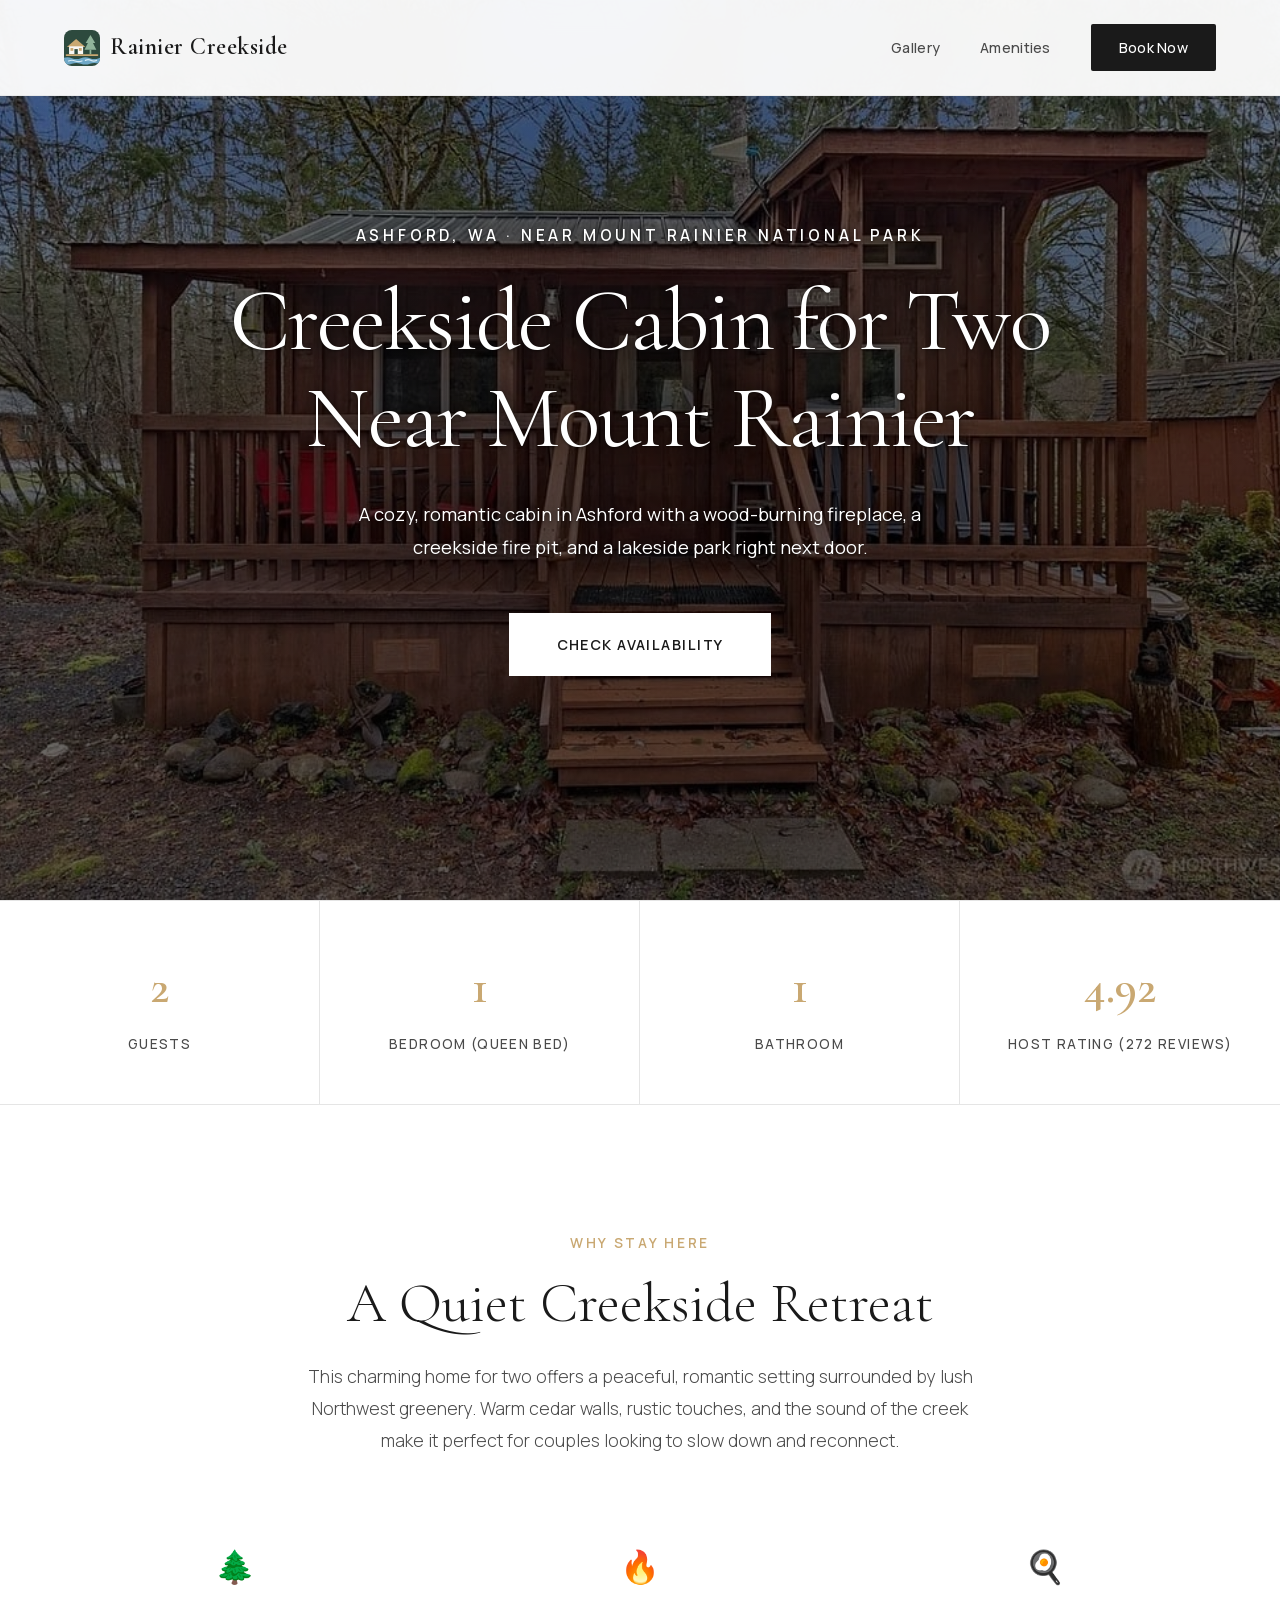
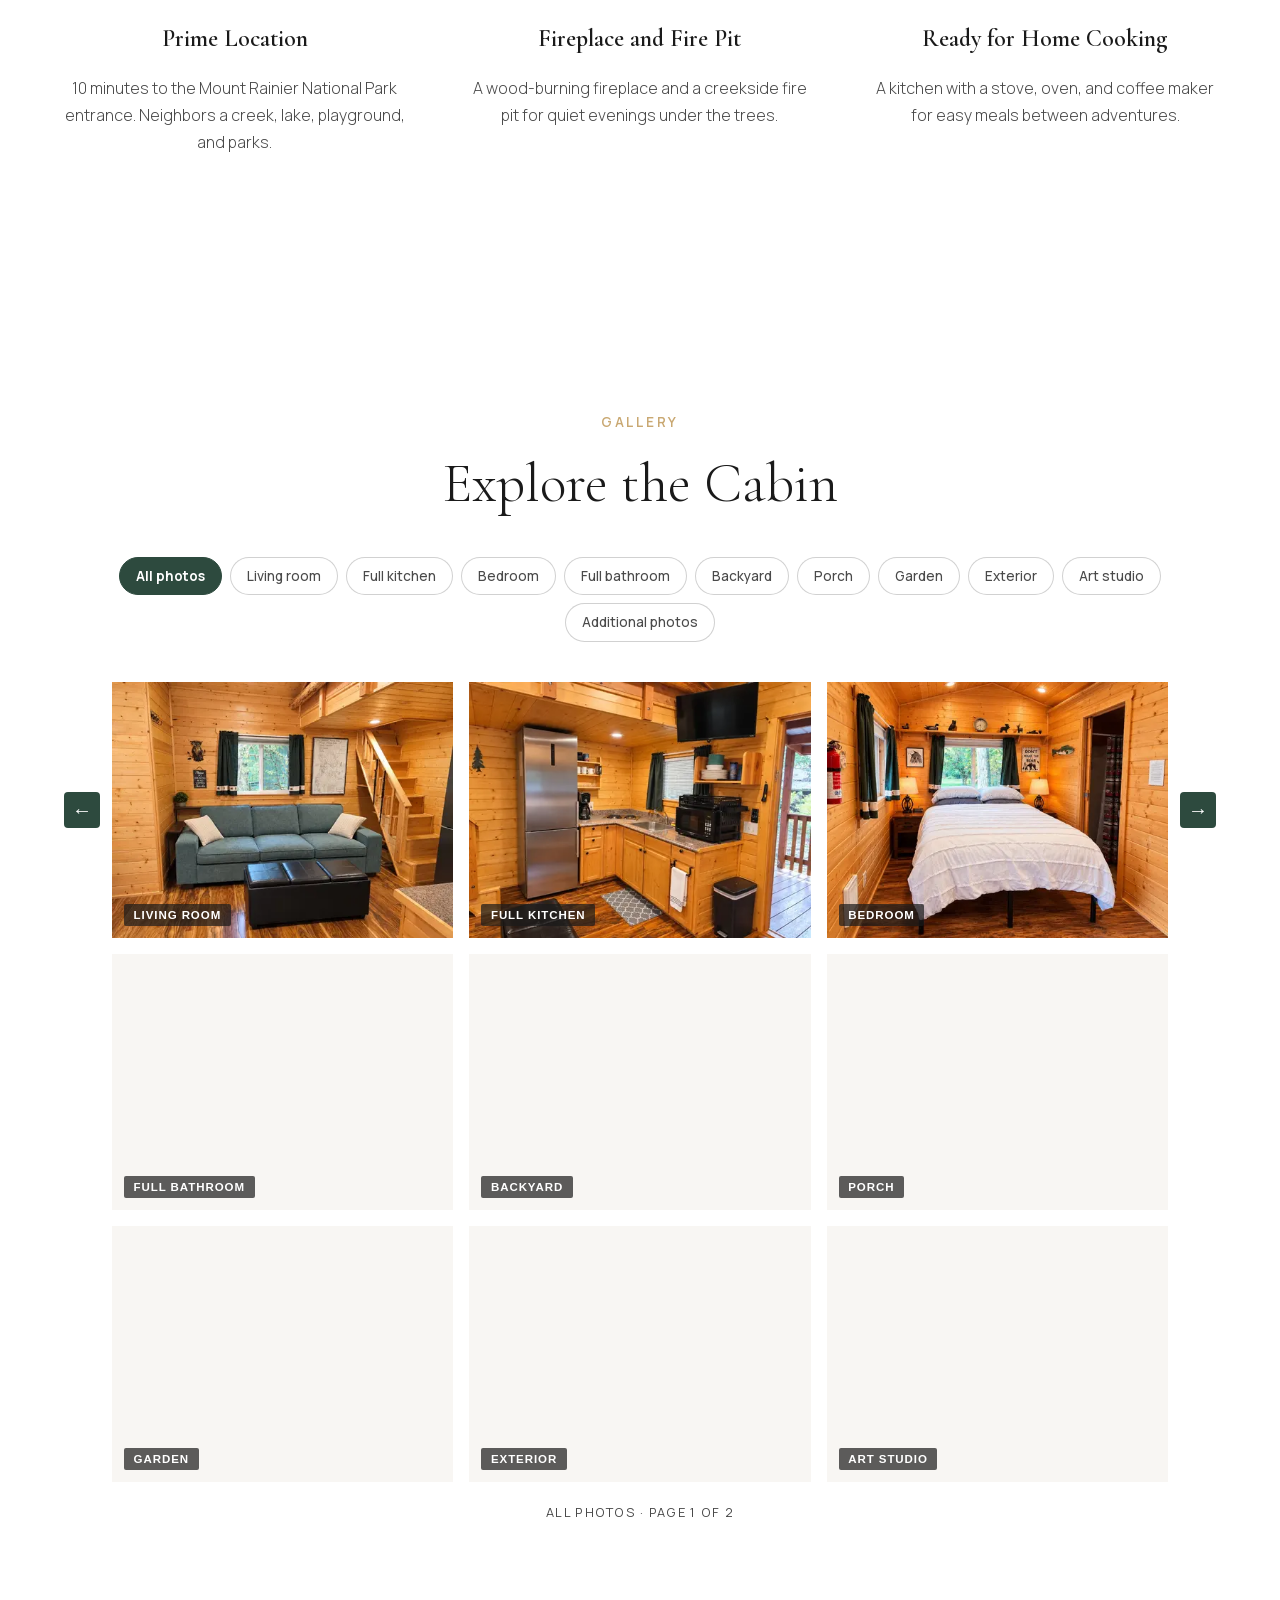
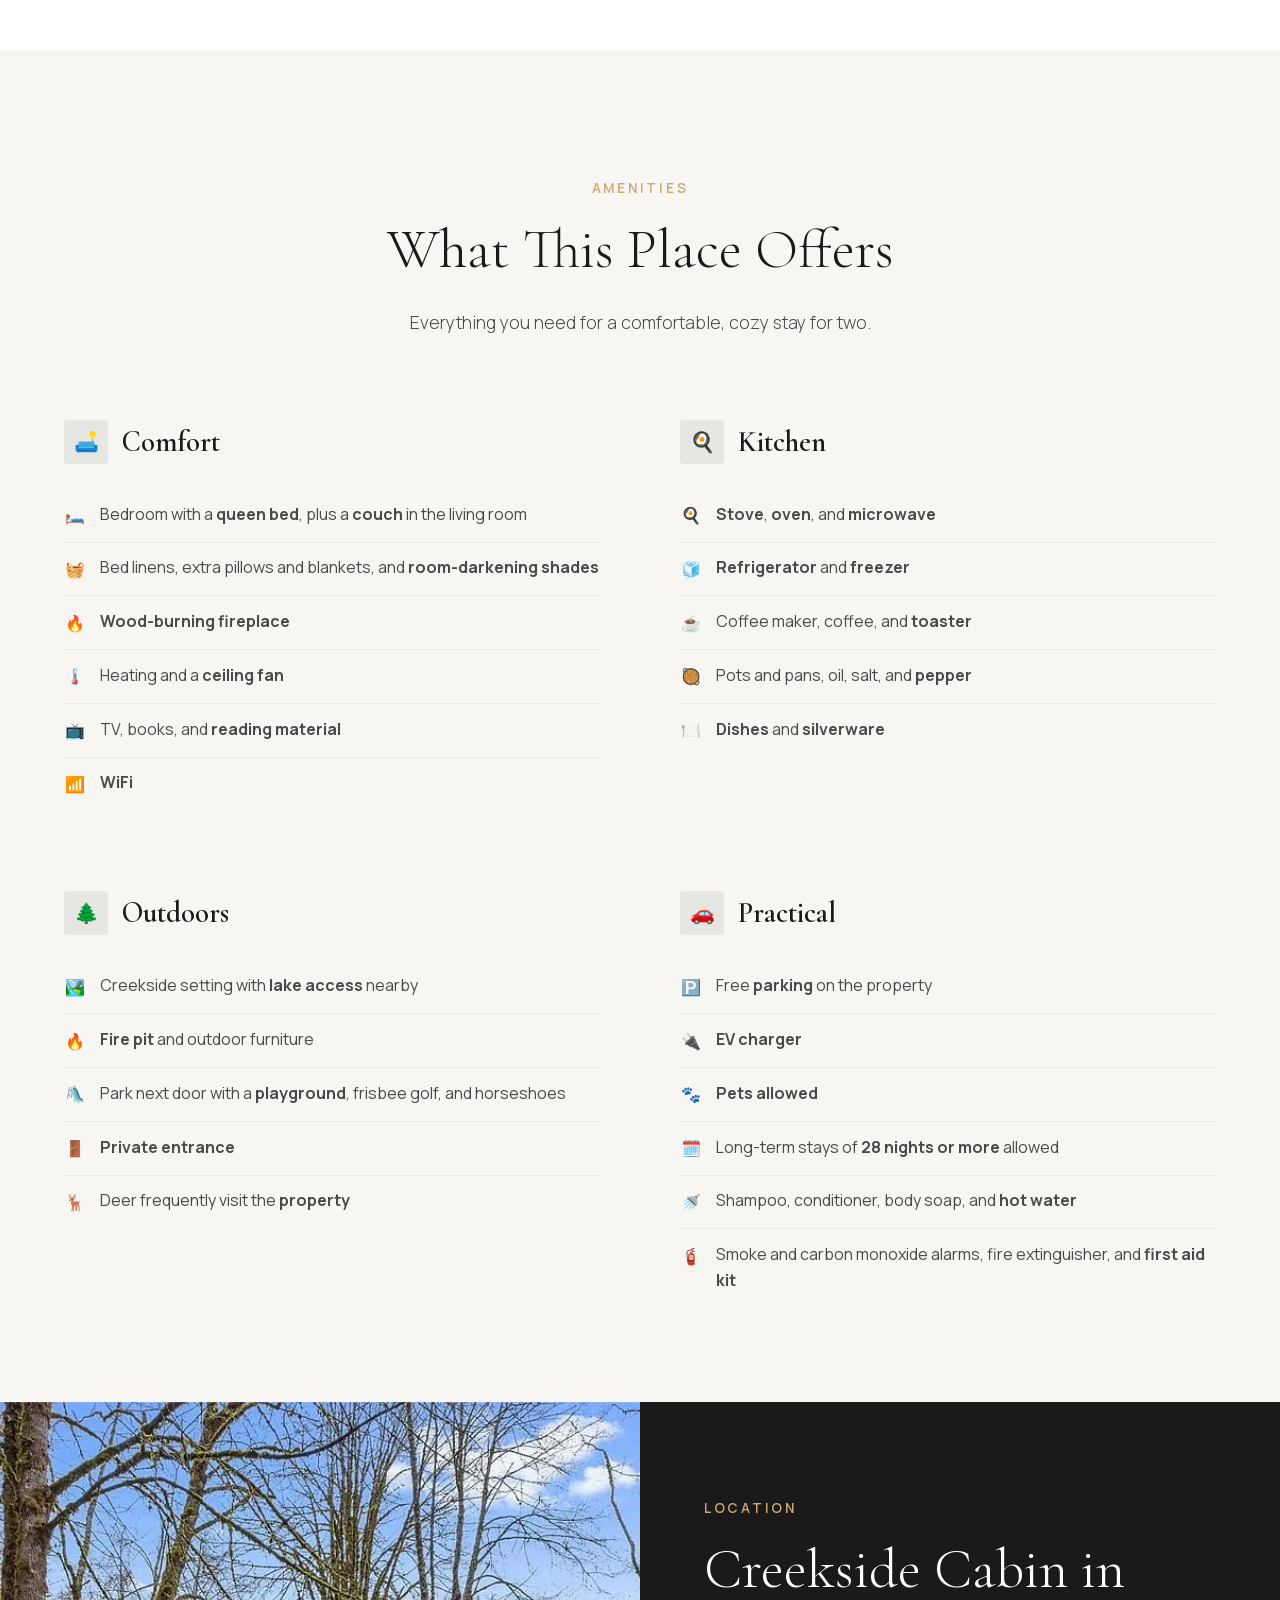
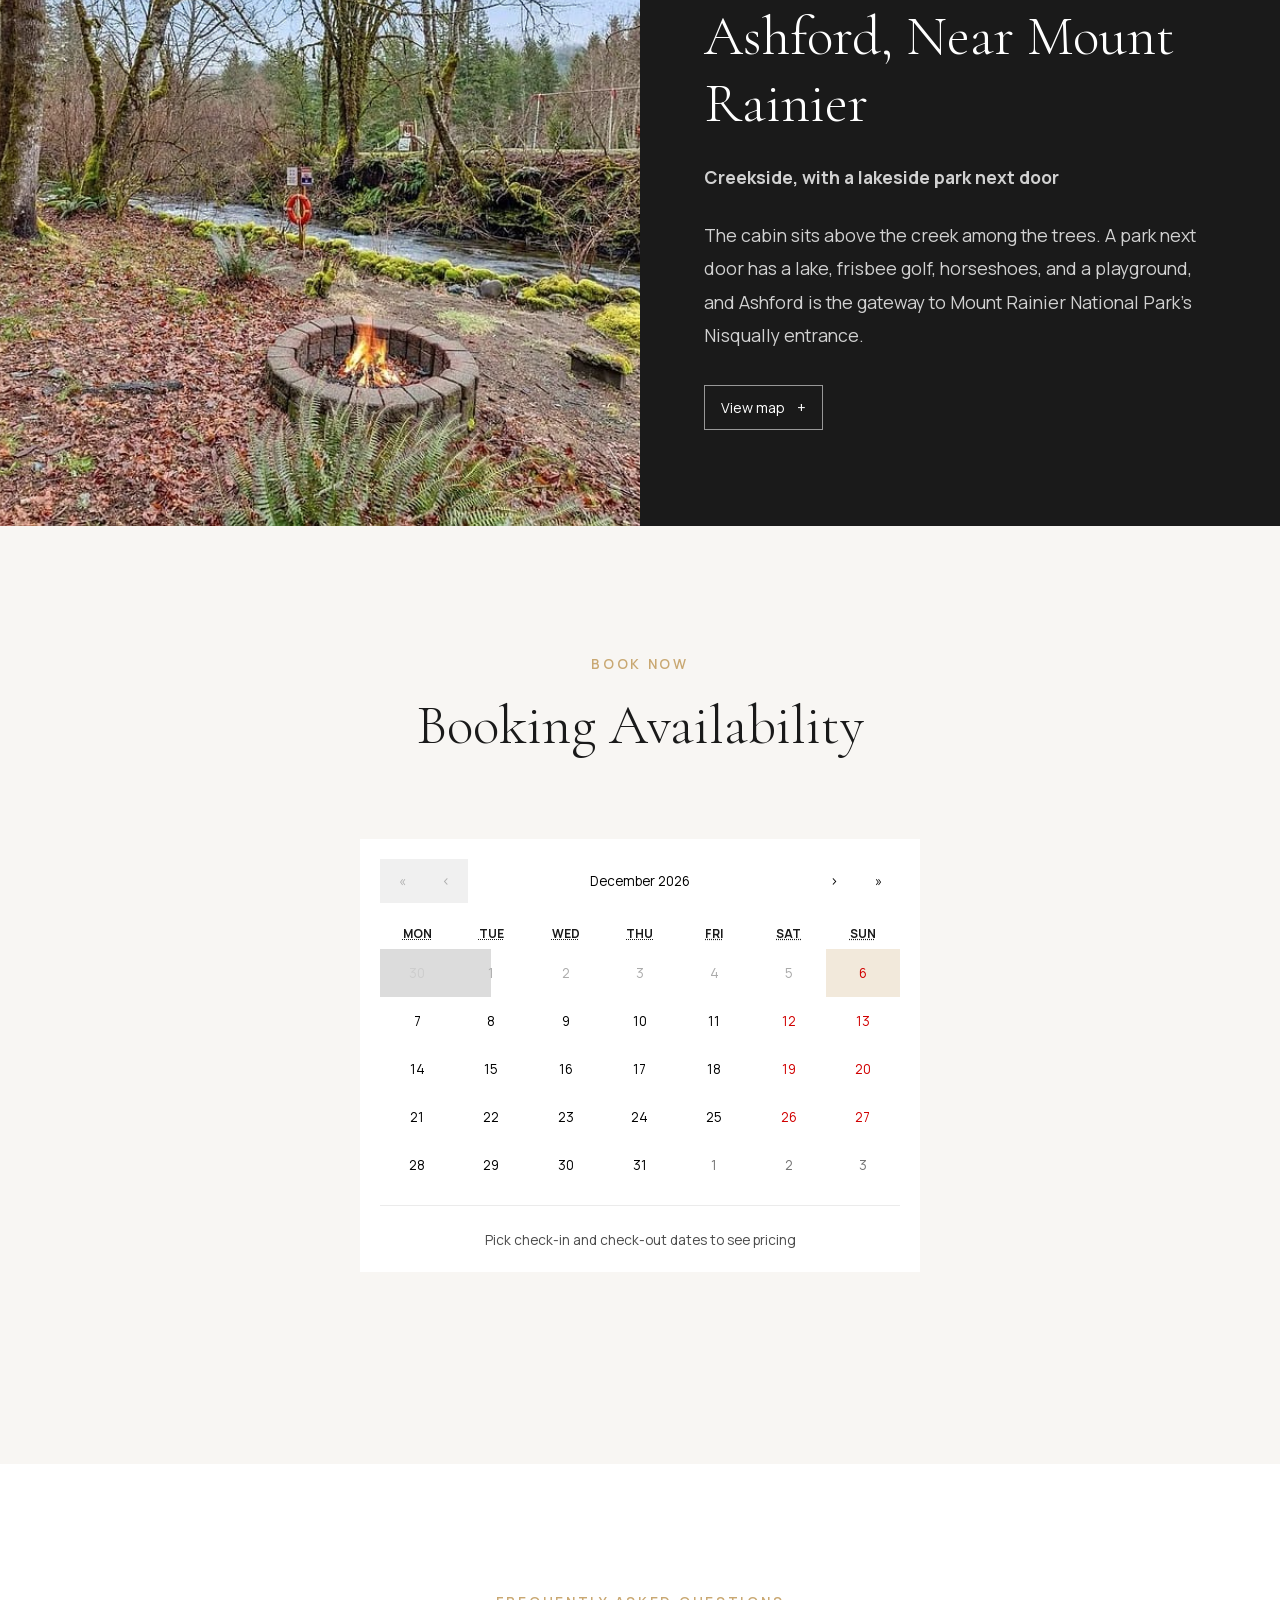
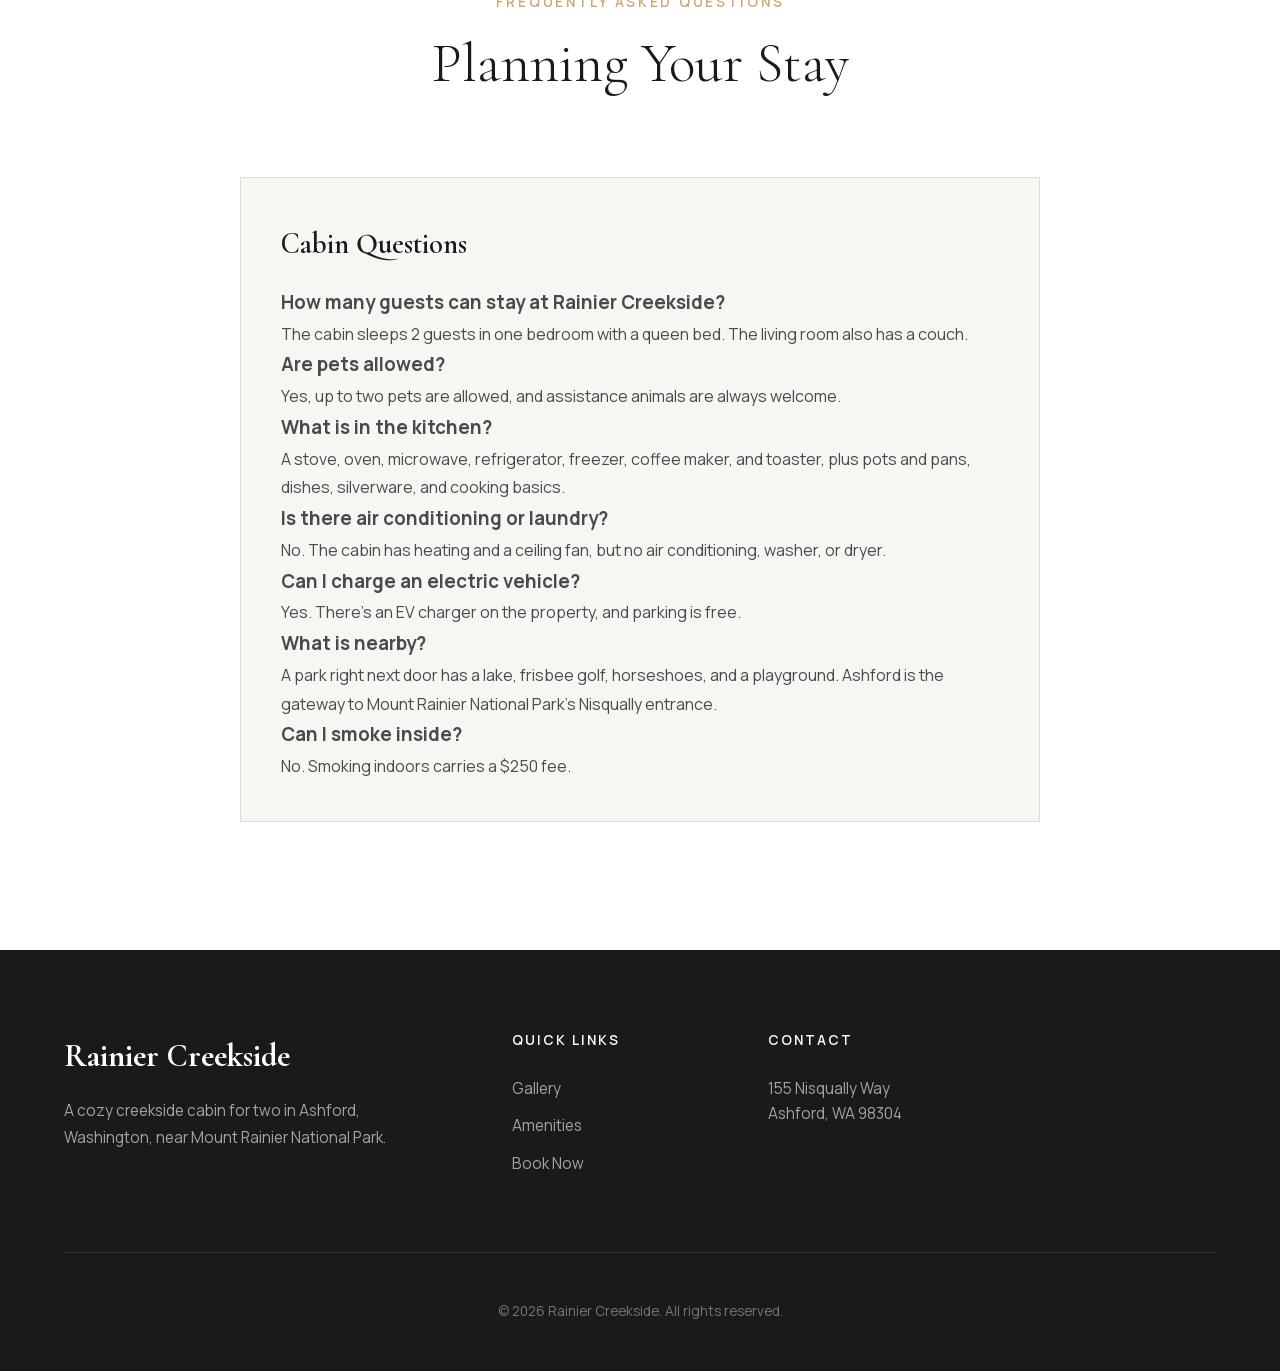
==== commit 06c2d80e: "Deploy cozy-rainier-cabin from a6e1234" ====
--- a/index.html
+++ b/index.html
@@ -1 +1 @@
-<!DOCTYPE html><html lang="en" class="__variable_5657ee __variable_369f12"><head><meta charSet="utf-8"/><meta name="viewport" content="width=device-width, initial-scale=1"/><link rel="preload" href="/_next/static/media/7b89a4fd5e90ede0-s.p.woff2" as="font" crossorigin="" type="font/woff2"/><link rel="preload" href="/_next/static/media/8760c4774489e4ba-s.p.woff2" as="font" crossorigin="" type="font/woff2"/><link rel="preload" as="image" imageSrcSet="/images/hero.jpg 1024w" imageSizes="max(100vw, 133vh)" fetchPriority="high"/><link rel="preload" as="image" href="/images/favicon/favicon.svg"/><link rel="stylesheet" href="/_next/static/css/5ee462afc9e0bb34.css" data-precedence="next"/><link rel="stylesheet" href="/_next/static/css/819be9d33cf9ef66.css" data-precedence="next"/><link rel="preload" as="script" fetchPriority="low" href="/_next/static/chunks/webpack-5429a3caabec1493.js"/><script src="/_next/static/chunks/4bd1b696-92152b0f5947070d.js" async=""></script><script src="/_next/static/chunks/794-cad9e8ec854cc25a.js" async=""></script><script src="/_next/static/chunks/main-app-9ddc0f62f40ccf0b.js" async=""></script><script src="/_next/static/chunks/397-9a6749981353f5f8.js" async=""></script><script src="/_next/static/chunks/app/page-34a6bd52716c2b2e.js" async=""></script><meta name="theme-color" content="#1a1a1a"/><title>Rainier Creekside | Creekside Cabin for Two in Ashford, WA</title><meta name="description" content="A creekside cabin for two in Ashford, WA, near Mount Rainier National Park, with a wood-burning fireplace, creekside fire pit, full kitchen, EV charger, and a lakeside park next door."/><link rel="manifest" href="/images/favicon/site.webmanifest?v=668d40f0"/><meta name="robots" content="index, follow"/><link rel="canonical" href="https://rainier-creekside.com"/><meta property="og:title" content="Rainier Creekside | Creekside Cabin for Two in Ashford, WA"/><meta property="og:description" content="A creekside cabin for two in Ashford, WA, near Mount Rainier National Park, with a wood-burning fireplace, creekside fire pit, full kitchen, EV charger, and a lakeside park next door."/><meta property="og:url" content="https://rainier-creekside.com"/><meta property="og:site_name" content="Rainier Creekside"/><meta property="og:image" content="https://rainier-creekside.com/images/hero.jpg"/><meta property="og:image:alt" content="Rainier Creekside, a creekside cabin for two in Ashford, Washington"/><meta property="og:type" content="website"/><meta name="twitter:card" content="summary_large_image"/><meta name="twitter:title" content="Rainier Creekside | Creekside Cabin for Two in Ashford, WA"/><meta name="twitter:description" content="A creekside cabin for two in Ashford, WA, near Mount Rainier National Park, with a wood-burning fireplace, creekside fire pit, full kitchen, EV charger, and a lakeside park next door."/><meta name="twitter:image" content="https://rainier-creekside.com/images/hero.jpg"/><link rel="icon" href="/images/favicon/favicon.svg?v=87b5ef11" type="image/svg+xml"/><link rel="icon" href="/images/favicon/favicon-32x32.png?v=e275214e" sizes="32x32" type="image/png"/><link rel="icon" href="/images/favicon/favicon-16x16.png?v=1ad3188e" sizes="16x16" type="image/png"/><link rel="apple-touch-icon" href="/images/favicon/apple-touch-icon.png?v=59c61fb7" sizes="180x180"/><meta name="next-size-adjust" content=""/><script src="/_next/static/chunks/polyfills-42372ed130431b0a.js" noModule=""></script></head><body id="top"><div hidden=""><!--$--><!--/$--></div><script type="application/ld+json">{"@context":"https://schema.org","@type":"VacationRental","@id":"https://rainier-creekside.com/#rental","identifier":"cozy-rainier-cabin-ashford-wa","name":"Rainier Creekside","url":"https://rainier-creekside.com/","description":"Creekside cabin for two in Ashford, Washington, near Mount Rainier National Park. One bedroom with a queen bed, a wood-burning fireplace, a creekside fire pit, a full kitchen, and a park with lake access next door.","image":["https://rainier-creekside.com/images/hero.jpg","https://rainier-creekside.com/images/airbnb_images/69639ead455fd205.jpg","https://rainier-creekside.com/images/airbnb_images/ac8d33a7fdc95868.jpg","https://rainier-creekside.com/images/airbnb_images/29604824732b1b67.jpg","https://rainier-creekside.com/images/airbnb_images/d375edbbcc097e3f.jpg","https://rainier-creekside.com/images/airbnb_images/405b50fabfc11b9f.jpg","https://rainier-creekside.com/images/airbnb_images/0d5b3fbe645749ff.jpg","https://rainier-creekside.com/images/airbnb_images/71e845ea180c41db.jpg","https://rainier-creekside.com/images/airbnb_images/faf384b223ccefe9.jpg","https://rainier-creekside.com/images/airbnb_images/66aab78be581da1c.jpg","https://rainier-creekside.com/images/airbnb_images/21fc7f07b2e40d9b.jpg","https://rainier-creekside.com/images/airbnb_images/b7f5f4384d400899.jpg"],"address":{"@type":"PostalAddress","streetAddress":"155 Nisqually Way","addressLocality":"Ashford","addressRegion":"WA","postalCode":"98304","addressCountry":"US"},"latitude":46.73678,"longitude":-121.987989,"geo":{"@type":"GeoCoordinates","latitude":46.73678,"longitude":-121.987989},"containsPlace":{"@type":"Accommodation","additionalType":"EntirePlace","occupancy":{"@type":"QuantitativeValue","maxValue":2},"numberOfBedrooms":1,"numberOfBathroomsTotal":1,"bed":{"@type":"BedDetails","numberOfBeds":1},"petsAllowed":true,"amenityFeature":[{"@type":"LocationFeatureSpecification","name":"Waterfront","value":true},{"@type":"LocationFeatureSpecification","name":"Lake access","value":true},{"@type":"LocationFeatureSpecification","name":"Fire pit","value":true},{"@type":"LocationFeatureSpecification","name":"Fireplace","value":true},{"@type":"LocationFeatureSpecification","name":"Kitchen","value":true},{"@type":"LocationFeatureSpecification","name":"Wifi","value":true},{"@type":"LocationFeatureSpecification","name":"EV charger","value":true},{"@type":"LocationFeatureSpecification","name":"Free parking","value":true}]},"sameAs":["https://www.airbnb.com/rooms/1744627445043617491"]}</script><script type="application/ld+json">{"@context":"https://schema.org","@type":"FAQPage","mainEntity":[{"@type":"Question","name":"How many guests can stay at Rainier Creekside?","acceptedAnswer":{"@type":"Answer","text":"The cabin sleeps 2 guests in one bedroom with a queen bed. The living room also has a couch."}},{"@type":"Question","name":"Are pets allowed?","acceptedAnswer":{"@type":"Answer","text":"Yes, up to two pets are allowed, and assistance animals are always welcome."}},{"@type":"Question","name":"What is in the kitchen?","acceptedAnswer":{"@type":"Answer","text":"A stove, oven, microwave, refrigerator, freezer, coffee maker, and toaster, plus pots and pans, dishes, silverware, and cooking basics."}},{"@type":"Question","name":"Is there air conditioning or laundry?","acceptedAnswer":{"@type":"Answer","text":"No. The cabin has heating and a ceiling fan, but no air conditioning, washer, or dryer."}},{"@type":"Question","name":"Can I charge an electric vehicle?","acceptedAnswer":{"@type":"Answer","text":"Yes. There's an EV charger on the property, and parking is free."}},{"@type":"Question","name":"What is nearby?","acceptedAnswer":{"@type":"Answer","text":"A park right next door has a lake, frisbee golf, horseshoes, and a playground. Ashford is the gateway to Mount Rainier National Park's Nisqually entrance."}},{"@type":"Question","name":"Can I smoke inside?","acceptedAnswer":{"@type":"Answer","text":"No. Smoking indoors carries a $250 fee."}}]}</script><nav id="nav"><a class="logo" href="#top" aria-label="Return to the top of Rainier Creekside"><img class="logo-icon" src="/images/favicon/favicon.svg" alt="Rainier Creekside icon"/><span class="logo-text">Rainier Creekside</span></a><button class="mobile-nav-toggle" type="button" aria-expanded="false" aria-controls="primary-navigation" aria-label="Open navigation">☰</button><div class="nav-links" id="primary-navigation"><a href="#gallery">Gallery</a><a href="#amenities">Amenities</a><a href="#availability" class="nav-cta">Book Now</a></div></nav><section class="hero"><img src="/images/hero.jpg" srcSet="/images/hero.jpg 1024w" sizes="max(100vw, 133vh)" fetchPriority="high" alt="Rainier Creekside among the trees in Ashford, Washington" class="hero-image"/><div class="hero-overlay"></div><div class="hero-content"><div class="hero-subtitle">Ashford, WA · Near Mount Rainier National Park</div><h1>Creekside Cabin for Two Near Mount Rainier</h1><p class="hero-description">A cozy, romantic cabin in Ashford with a wood-burning fireplace, a creekside fire pit, and a lakeside park right next door.</p><a href="#availability" class="hero-cta">Check Availability</a></div></section><div class="stats" style="--stat-columns:4"><div class="stat"><div class="stat-number">2</div><div class="stat-label">Guests</div></div><div class="stat"><div class="stat-number">1</div><div class="stat-label">Bedroom (queen bed)</div></div><div class="stat"><div class="stat-number">1</div><div class="stat-label">Bathroom</div></div><div class="stat"><div class="stat-number">4.92</div><div class="stat-label">Host rating (272 reviews)</div></div></div><section class="section"><div class="section-header"><div class="section-tag">Why Stay Here</div><h2 class="section-title">A Quiet Creekside Retreat</h2><p class="section-description">This charming home for two offers a peaceful, romantic setting surrounded by lush Northwest greenery. Warm cedar walls, rustic touches, and the sound of the creek make it perfect for couples looking to slow down and reconnect.</p></div><div class="features-grid"><div class="feature"><div class="feature-icon">🌲</div><h3>Prime Location</h3><p>10 minutes to the Mount Rainier National Park entrance. Neighbors a creek, lake, playground, and parks.</p></div><div class="feature"><div class="feature-icon">🔥</div><h3>Fireplace and Fire Pit</h3><p>A wood-burning fireplace and a creekside fire pit for quiet evenings under the trees.</p></div><div class="feature"><div class="feature-icon">🍳</div><h3>Ready for Home Cooking</h3><p>A kitchen with a stove, oven, and coffee maker for easy meals between adventures.</p></div></div></section><section class="section" id="gallery"><div class="section-header"><div class="section-tag">Gallery</div><h2 class="section-title">Explore the Cabin</h2></div><div id="photo-gallery"><div class="gallery-filters" role="group" aria-label="Filter photos by room"><button class="gallery-filter gallery-filter-all" type="button" aria-pressed="true">All photos</button><button class="gallery-filter" type="button" aria-pressed="false">Living room</button><button class="gallery-filter" type="button" aria-pressed="false">Full kitchen</button><button class="gallery-filter" type="button" aria-pressed="false">Bedroom</button><button class="gallery-filter" type="button" aria-pressed="false">Full bathroom</button><button class="gallery-filter" type="button" aria-pressed="false">Backyard</button><button class="gallery-filter" type="button" aria-pressed="false">Porch</button><button class="gallery-filter" type="button" aria-pressed="false">Garden</button><button class="gallery-filter" type="button" aria-pressed="false">Exterior</button><button class="gallery-filter" type="button" aria-pressed="false">Art studio</button><button class="gallery-filter" type="button" aria-pressed="false">Additional photos</button></div><div class="gallery-carousel"><button class="review-nav" type="button" aria-label="Previous photos" title="Previous photos">←</button><div class="gallery-grid"><button class="gallery-item" type="button" aria-label="View full-size photo: Unwind on the plush teal sofa after exploring all day. Floor-to-ceiling wood paneling, rich hardwood floors, and an exposed log beam offer a comforting rustic feel, while a sturdy wooden staircase leads to an inviting loft, maximizing space."><img src="/images/airbnb_thumbnails/69639ead455fd205-480.webp" srcSet="/images/airbnb_thumbnails/69639ead455fd205-480.webp 480w, /images/airbnb_thumbnails/69639ead455fd205-800.webp 800w" sizes="(max-width: 768px) 90vw, (max-width: 1024px) 45vw, min(30vw, 490px)" alt="Unwind on the plush teal sofa after exploring all day. Floor-to-ceiling wood paneling, rich hardwood floors, and an exposed log beam offer a comforting rustic feel, while a sturdy wooden staircase leads to an inviting loft, maximizing space." loading="lazy" decoding="async"/><span class="gallery-item-room">Living room</span></button><button class="gallery-item" type="button" aria-label="View full-size photo: Cook in a charming rustic kitchen with warm wood paneling, durable counters, and a large stainless steel fridge. Enjoy conveniences like a coffee maker, microwave, and a mounted TV to entertain you while you prep meals."><img src="/images/airbnb_thumbnails/ac8d33a7fdc95868-480.webp" srcSet="/images/airbnb_thumbnails/ac8d33a7fdc95868-480.webp 480w, /images/airbnb_thumbnails/ac8d33a7fdc95868-800.webp 800w" sizes="(max-width: 768px) 90vw, (max-width: 1024px) 45vw, min(30vw, 490px)" alt="Cook in a charming rustic kitchen with warm wood paneling, durable counters, and a large stainless steel fridge. Enjoy conveniences like a coffee maker, microwave, and a mounted TV to entertain you while you prep meals." loading="lazy" decoding="async"/><span class="gallery-item-room">Full kitchen</span></button><button class="gallery-item" type="button" aria-label="View full-size photo: Wake up to lush nature views in this warm, wood-paneled bedroom. Relax in a plush bed with crisp white linens, cozy cabin decor, and en-suite bathroom access. Sleep easy with blackout curtains for a truly restful retreat."><img src="/images/airbnb_thumbnails/29604824732b1b67-480.webp" srcSet="/images/airbnb_thumbnails/29604824732b1b67-480.webp 480w, /images/airbnb_thumbnails/29604824732b1b67-800.webp 800w" sizes="(max-width: 768px) 90vw, (max-width: 1024px) 45vw, min(30vw, 490px)" alt="Wake up to lush nature views in this warm, wood-paneled bedroom. Relax in a plush bed with crisp white linens, cozy cabin decor, and en-suite bathroom access. Sleep easy with blackout curtains for a truly restful retreat." loading="lazy" decoding="async"/><span class="gallery-item-room">Bedroom</span></button><button class="gallery-item" type="button" aria-label="View full-size photo: Bathroom is compact but highly functional, featuring handy storage and a bright window. We look forward to bringing exciting upgrades to this space in the coming months to enhance your stay!"><img src="/images/airbnb_thumbnails/d375edbbcc097e3f-480.webp" srcSet="/images/airbnb_thumbnails/d375edbbcc097e3f-480.webp 480w, /images/airbnb_thumbnails/d375edbbcc097e3f-768.webp 768w" sizes="(max-width: 768px) 90vw, (max-width: 1024px) 45vw, min(30vw, 490px)" alt="Bathroom is compact but highly functional, featuring handy storage and a bright window. We look forward to bringing exciting upgrades to this space in the coming months to enhance your stay!" loading="lazy" decoding="async"/><span class="gallery-item-room">Full bathroom</span></button><button class="gallery-item" type="button" aria-label="View full-size photo: Backyard"><img src="/images/airbnb_thumbnails/0d5b3fbe645749ff-480.webp" srcSet="/images/airbnb_thumbnails/0d5b3fbe645749ff-480.webp 480w, /images/airbnb_thumbnails/0d5b3fbe645749ff-800.webp 800w" sizes="(max-width: 768px) 90vw, (max-width: 1024px) 45vw, min(30vw, 490px)" alt="Backyard at Rainier Creekside" loading="lazy" decoding="async"/><span class="gallery-item-room">Backyard</span></button><button class="gallery-item" type="button" aria-label="View full-size photo: Relax on the covered wooden deck featuring two classic Adirondack chairs, a rustic table, and a dining table with 4 seats (not pictured). It&#x27;s the perfect spot to sip your morning coffee while taking in the serene forest views and antlered visitors!"><img src="/images/airbnb_thumbnails/66aab78be581da1c-480.webp" srcSet="/images/airbnb_thumbnails/66aab78be581da1c-480.webp 480w, /images/airbnb_thumbnails/66aab78be581da1c-800.webp 800w" sizes="(max-width: 768px) 90vw, (max-width: 1024px) 45vw, min(30vw, 490px)" alt="Relax on the covered wooden deck featuring two classic Adirondack chairs, a rustic table, and a dining table with 4 seats (not pictured). It&#x27;s the perfect spot to sip your morning coffee while taking in the serene forest views and antlered visitors!" loading="lazy" decoding="async"/><span class="gallery-item-room">Porch</span></button><button class="gallery-item" type="button" aria-label="View full-size photo: Firepit next to the creek with chairs that can be moved from the porch by this firepit"><img src="/images/airbnb_thumbnails/ad18bc3e4bbdc55e-480.webp" srcSet="/images/airbnb_thumbnails/ad18bc3e4bbdc55e-480.webp 480w, /images/airbnb_thumbnails/ad18bc3e4bbdc55e-800.webp 800w" sizes="(max-width: 768px) 90vw, (max-width: 1024px) 45vw, min(30vw, 490px)" alt="Firepit next to the creek with chairs that can be moved from the porch by this firepit" loading="lazy" decoding="async"/><span class="gallery-item-room">Garden</span></button><button class="gallery-item" type="button" aria-label="View full-size photo: Exterior"><img src="/images/airbnb_thumbnails/8380d3e7dbbf0c12-480.webp" srcSet="/images/airbnb_thumbnails/8380d3e7dbbf0c12-480.webp 480w, /images/airbnb_thumbnails/8380d3e7dbbf0c12-800.webp 800w" sizes="(max-width: 768px) 90vw, (max-width: 1024px) 45vw, min(30vw, 490px)" alt="Exterior at Rainier Creekside" loading="lazy" decoding="async"/><span class="gallery-item-room">Exterior</span></button><button class="gallery-item" type="button" aria-label="View full-size photo: Art studio"><img src="/images/airbnb_thumbnails/5ea16697845281b9-480.webp" srcSet="/images/airbnb_thumbnails/5ea16697845281b9-480.webp 480w, /images/airbnb_thumbnails/5ea16697845281b9-800.webp 800w" sizes="(max-width: 768px) 90vw, (max-width: 1024px) 45vw, min(30vw, 490px)" alt="Art studio at Rainier Creekside" loading="lazy" decoding="async"/><span class="gallery-item-room">Art studio</span></button></div><button class="review-nav" type="button" aria-label="Next photos" title="Next photos">→</button></div><p class="gallery-page-status" aria-live="polite">All photos · Page 1 of 2</p><dialog class="photo-lightbox" aria-label="Photo"><button class="photo-lightbox-close" type="button" aria-label="Close photo">×</button></dialog></div></section><section class="section amenities" id="amenities"><div class="section-header"><div class="section-tag">Amenities</div><h2 class="section-title">What This Place Offers</h2><p class="section-description">Everything you need for a comfortable, cozy stay for two.</p></div><div class="amenities-grid"><div class="amenity-category"><h3><span class="amenity-category-icon" aria-hidden="true">🛋️</span>Comfort</h3><ul class="amenity-list"><li><span class="amenity-item-icon" aria-hidden="true">🛏️</span><span>Bedroom with a <strong>queen bed</strong>, plus a <strong>couch</strong> in the living room</span></li><li><span class="amenity-item-icon" aria-hidden="true">🧺</span><span>Bed linens, extra pillows and blankets, and <strong>room-darkening shades</strong></span></li><li><span class="amenity-item-icon" aria-hidden="true">🔥</span><span><strong>Wood-burning fireplace</strong></span></li><li><span class="amenity-item-icon" aria-hidden="true">🌡️</span><span>Heating and a <strong>ceiling fan</strong></span></li><li><span class="amenity-item-icon" aria-hidden="true">📺</span><span>TV, books, and <strong>reading material</strong></span></li><li><span class="amenity-item-icon" aria-hidden="true">📶</span><span><strong>WiFi</strong></span></li></ul></div><div class="amenity-category"><h3><span class="amenity-category-icon" aria-hidden="true">🍳</span>Kitchen</h3><ul class="amenity-list"><li><span class="amenity-item-icon" aria-hidden="true">🍳</span><span><strong>Stove</strong>, <strong>oven</strong>, and <strong>microwave</strong></span></li><li><span class="amenity-item-icon" aria-hidden="true">🧊</span><span><strong>Refrigerator</strong> and <strong>freezer</strong></span></li><li><span class="amenity-item-icon" aria-hidden="true">☕</span><span>Coffee maker, coffee, and <strong>toaster</strong></span></li><li><span class="amenity-item-icon" aria-hidden="true">🥘</span><span>Pots and pans, oil, salt, and <strong>pepper</strong></span></li><li><span class="amenity-item-icon" aria-hidden="true">🍽️</span><span><strong>Dishes</strong> and <strong>silverware</strong></span></li></ul></div><div class="amenity-category"><h3><span class="amenity-category-icon" aria-hidden="true">🌲</span>Outdoors</h3><ul class="amenity-list"><li><span class="amenity-item-icon" aria-hidden="true">🏞️</span><span>Creekside setting with <strong>lake access</strong> nearby</span></li><li><span class="amenity-item-icon" aria-hidden="true">🔥</span><span><strong>Fire pit</strong> and outdoor furniture</span></li><li><span class="amenity-item-icon" aria-hidden="true">🛝</span><span>Park next door with a <strong>playground</strong>, frisbee golf, and horseshoes</span></li><li><span class="amenity-item-icon" aria-hidden="true">🚪</span><span><strong>Private entrance</strong></span></li><li><span class="amenity-item-icon" aria-hidden="true">🦌</span><span>Deer frequently visit the <strong>property</strong></span></li></ul></div><div class="amenity-category"><h3><span class="amenity-category-icon" aria-hidden="true">🚗</span>Practical</h3><ul class="amenity-list"><li><span class="amenity-item-icon" aria-hidden="true">🅿️</span><span>Free <strong>parking</strong> on the property</span></li><li><span class="amenity-item-icon" aria-hidden="true">🔌</span><span><strong>EV charger</strong></span></li><li><span class="amenity-item-icon" aria-hidden="true">🐾</span><span><strong>Pets allowed</strong></span></li><li><span class="amenity-item-icon" aria-hidden="true">🗓️</span><span>Long-term stays of <strong>28 nights or more</strong> allowed</span></li><li><span class="amenity-item-icon" aria-hidden="true">🚿</span><span>Shampoo, conditioner, body soap, and <strong>hot water</strong></span></li><li><span class="amenity-item-icon" aria-hidden="true">🧯</span><span>Smoke and carbon monoxide alarms, fire extinguisher, and <strong>first aid kit</strong></span></li></ul></div></div><div class="highlight-section"><div class="highlight-image"><img src="/images/location.jpg" width="1024" height="682" loading="lazy" decoding="async" alt="Creekside setting at Rainier Creekside in Ashford, Washington"/></div><div class="highlight-content"><div class="section-tag">Location</div><h2 class="section-title">Creekside Cabin in Ashford, Near Mount Rainier</h2><p><strong>Creekside, with a lakeside park next door</strong></p><p>The cabin sits above the creek among the trees. A park next door has a lake, frisbee golf, horseshoes, and a playground, and Ashford is the gateway to Mount Rainier National Park&#x27;s Nisqually entrance.</p><details class="location-map"><summary>View map</summary><iframe src="https://www.google.com/maps?output=embed&amp;saddr=155%20Nisqually%20Way%2C%20Ashford%20WA&amp;daddr=Nisqually%20Entrance%2C%20Mount%20Rainier%20National%20Park%2C%20WA" title="Map from 155 Nisqually Way, Ashford WA 98304 to Nisqually Entrance, Mount Rainier National Park" loading="lazy" referrerPolicy="no-referrer-when-downgrade"></iframe><a class="location-map-directions" href="https://www.google.com/maps/dir/?api=1&amp;origin=155%20Nisqually%20Way%2C%20Ashford%20WA%2098304&amp;destination=Nisqually%20Entrance%2C%20Mount%20Rainier%20National%20Park%2C%20WA" target="_blank" rel="noopener noreferrer">Open directions in Google Maps</a></details></div></div></section><section class="availability-section-wrap" id="availability"><div class="availability-section"><div class="section-header"><div class="section-tag">Book Now</div><h2 class="section-title">Booking Availability</h2></div><div id="availability-calendar" class="availability-calendar"><p class="availability-status">Loading availability...</p></div></div></section><section class="section" id="faq"><div class="section-header"><div class="section-tag">Frequently Asked Questions</div><h2 class="section-title">Planning Your Stay</h2></div><div class="booking-details faq-details"><h3 class="booking-details-title">Cabin Questions</h3><h3>How many guests can stay at Rainier Creekside?</h3><p>The cabin sleeps 2 guests in one bedroom with a queen bed. The living room also has a couch.</p><h3>Are pets allowed?</h3><p>Yes, up to two pets are allowed, and assistance animals are always welcome.</p><h3>What is in the kitchen?</h3><p>A stove, oven, microwave, refrigerator, freezer, coffee maker, and toaster, plus pots and pans, dishes, silverware, and cooking basics.</p><h3>Is there air conditioning or laundry?</h3><p>No. The cabin has heating and a ceiling fan, but no air conditioning, washer, or dryer.</p><h3>Can I charge an electric vehicle?</h3><p>Yes. There&#x27;s an EV charger on the property, and parking is free.</p><h3>What is nearby?</h3><p>A park right next door has a lake, frisbee golf, horseshoes, and a playground. Ashford is the gateway to Mount Rainier National Park&#x27;s Nisqually entrance.</p><h3>Can I smoke inside?</h3><p>No. Smoking indoors carries a $250 fee.</p></div></section><footer><div class="footer-grid"><div class="footer-brand"><h3>Rainier Creekside</h3><p>A cozy creekside cabin for two in Ashford, Washington, near Mount Rainier National Park.</p></div><div class="footer-section"><h4>Quick Links</h4><ul class="footer-links"><li><a href="#gallery">Gallery</a></li><li><a href="#amenities">Amenities</a></li><li><a href="#availability">Book Now</a></li></ul></div><div class="footer-section"><h4>Contact</h4><ul class="footer-links"><li><address class="footer-address"><a href="https://www.google.com/maps/search/?api=1&amp;query=46.73678%2C-121.987989" target="_blank" rel="noopener noreferrer">155 Nisqually Way<br/>Ashford, WA 98304</a></address></li></ul></div></div><div class="footer-bottom"><p>© <!-- -->2026<!-- --> <!-- -->Rainier Creekside<!-- -->. All rights reserved.</p></div></footer><!--$--><!--/$--><script src="/_next/static/chunks/webpack-5429a3caabec1493.js" id="_R_" async=""></script><script>(self.__next_f=self.__next_f||[]).push([0])</script><script>self.__next_f.push([1,"1:\"$Sreact.fragment\"\n2:I[7121,[],\"\"]\n3:I[4581,[],\"\"]\n12:I[7123,[],\"default\",1]\n:HL[\"/_next/static/media/7b89a4fd5e90ede0-s.p.woff2\",\"font\",{\"crossOrigin\":\"\",\"type\":\"font/woff2\"}]\n:HL[\"/_next/static/media/8760c4774489e4ba-s.p.woff2\",\"font\",{\"crossOrigin\":\"\",\"type\":\"font/woff2\"}]\n:HL[\"/_next/static/css/5ee462afc9e0bb34.css\",\"style\"]\n:HL[\"/_next/static/css/819be9d33cf9ef66.css\",\"style\"]\n4:T9cc,{\"@context\":\"https://schema.org\",\"@type\":\"VacationRental\",\"@id\":\"https://rainier-creekside.com/#rental\",\"identifier\":\"cozy-rainier-cabin-ashford-wa\",\"name\":\"Rainier Creekside\",\"url\":\"https://rainier-creekside.com/\",\"description\":\"Creekside cabin for two in Ashford, Washington, near Mount Rainier National Park. One bedroom with a queen bed, a wood-burning fireplace, a creekside fire pit, a full kitchen, and a park with lake access next door.\",\"image\":[\"https://rainier-creekside.com/images/hero.jpg\",\"https://rainier-creekside.com/images/airbnb_images/69639ead455fd205.jpg\",\"https://rainier-creekside.com/images/airbnb_images/ac8d33a7fdc95868.jpg\",\"https://rainier-creekside.com/images/airbnb_images/29604824732b1b67.jpg\",\"https://rainier-creekside.com/images/airbnb_images/d375edbbcc097e3f.jpg\",\"https://rainier-creekside.com/images/airbnb_images/405b50fabfc11b9f.jpg\",\"https://rainier-creekside.com/images/airbnb_images/0d5b3fbe645749ff.jpg\",\"https://rainier-creekside.com/images/airbnb_images/71e845ea180c41db.jpg\",\"https://rainier-creekside.com/images/airbnb_images/faf384b223ccefe9.jpg\",\"https://rainier-creekside.com/images/airbnb_images/66aab78be581da1c.jpg\",\"https://rainier-creekside.com/images/airbnb_images/21fc7f07b2e40d9b.jpg\",\"https://rainier-creekside.com/images/airbnb_images/b7f5f4384d400899.jpg\"],\"address\":{\"@type\":\"PostalAddress\",\"streetAddress\":\"155 Nisqually Way\",\"addressLocality\":\"Ashford\",\"addressRegion\":\"WA\",\"postalCode\":\"98304\",\"addressCountry\":\"US\"},\"latitude\":46.73678,\"longitude\":-121.987989,\"geo\":{\"@type\":\"GeoCoordinates\",\"latitude\":46.73678,\"longitude\":-121.987989},\"containsPlace\":{\"@type\":\"Accommodation\",\"additionalType\":\"EntirePlace\",\"occupancy\":{\"@type\":\"QuantitativeValue\",\"maxValue\":2},\"numberOfBedrooms\":1,\"numberOfBathroomsTotal\":1,\"bed\":{\"@type\":\"BedDetails\",\"numberOfBeds\":1},\"petsAllowed\":true,\"amenityFeature\":[{\"@type\":\"LocationFeatureSpecification\",\"name\":\"Waterfront\",\"value\":true},{\"@type\":\"LocationFeatureSpecification\",\"name\":\"Lake access\",\"value\":true},{\"@type\":\"LocationFeatureSpecification\",\"name\":\"Fire pit\",\"value\":true},{\"@type\":\"LocationFeatureSpecification\",\"name\":\"Fireplace\",\"value\":true},{\"@type\":\"LocationFeatureSpecification\",\"name\":\"Kitchen\",\"value\":true},{\"@type\":\"LocationFeatureSpecification\",\"name\":\"Wifi\",\"value\":true},{\"@type\":\"LocationFeatureSpecification\",\"name\":\"EV charger\",\"value\":true},{\"@type\":\"LocationFeatureSpecification\",\"name\":\"Free parking\",\"value\":true}]},\"sameAs\":[\"https://www.airbnb.com/rooms/1744627445043617491\"]}0:{\"P\":null,\"c\":[\"\",\"\"],\"q\":\"\",\"i\":false,\"f\":[[[\"\",{\"children\":[\"__PAGE__\",{},\"$undefined\",\"$undefined\",4608]},\"$undefined\",\"$undefined\",4624],[[\"$\",\"$1\",\"c\",{\"children\":[[[\"$\",\"link\",\"0\",{\"rel\":\"stylesheet\",\"href\":\"/_next/static/css/5ee462afc9e0bb34.css\",\"precedence\":\"next\",\"crossOrigin\":\"$undefined\",\"nonce\":\"$undefined\"}]],[\"$\",\"html\",null,{\"lang\":\"en\",\"className\":\"__variable_5657ee __variable_369f12\",\"children\":[\"$\",\"body\",null,{\"id\":\"top\",\"children\":[\"$\",\"$L2\",null,{\"parallelRouterKey\":\"children\",\"error\":\"$undefined\",\"errorStyles\":\"$undefined\",\"errorScripts\":\"$undefined\",\"template\":[\"$\",\"$L3\",null,{}],\"templateStyles\":\"$undefined\",\"templateScripts\":\"$undefined\",\"notFound\":[[\"$\",\"main\",null,{\"className\":\"not-found\",\"style\":{\"backgroundImage\":\"url('/images/hero.jpg')\"},\"children\":[\"$\",\"div\",null,{\"className\":\"not-found-card\",\"children\":[[\"$\",\"div\",null,{\"className\":\"section-tag\",\"children\":\"Page not found\"}],[\"$\",\"h1\",null,{\"children\":\"This trail doesn't lead anywhere\"}],[\"$\",\"p\",null,{\"children\":\"The page you're looking for doesn't exist. Head back to Rainier Creekside, a creekside cabin for two near Mount Rainier National Park.\"}],[\"$\",\"a\",null,{\"href\":\"/\",\"className\":\"hero-cta\",\"children\":\"Back to Rainier Creekside\"}]]}]}],[]],\"forbidden\":\"$undefined\",\"unauthorized\":\"$undefined\"}]}]}]]}],{\"children\":[[\"$\",\"$1\",\"c\",{\"children\":[[[\"$\",\"script\",null,{\"type\":\"application/ld+json\",\"dangerouslySetInnerHTML\":{\"__html\":\"$4\"}}],\"$L5\",\"$L6\",\"$L7\",\"$L8\",\"$L9\",\"$La\",\"$Lb\",false,\"$Lc\",\"$Ld\",\"$Le\"],[\"$Lf\"],\"$L10\"]}],{},null,false,null]},null,false,null],\"$L11\",false]],\"m\":\"$undefined\",\"G\":[\"$12\",[]],\"S\":true,\"h\":null,\"r\":\"$undefined\",\"s\":\"$undefined\",\"a\":\"$undefined\",\"l\":\"$undefined\",\"p\":\"$undefined\",\"d\":\"$undefined\",\"b\":\"gw6MbOs18g1TUFC4bxHtz\"}\n14:I[9650,[\"397\",\"static/chunks/397-9a6749981353f5f8.js\",\"974\",\"static/chunks/app/page-34a6bd52716c2b2e.js\"],\"default\"]\n15:I[5119,[\"397\",\"static/chunks/397-9a6749981353f5f8.js\",\"974\",\"static/chunks/app/page-34a6bd52716c2b2e.js\"],\"default\"]\n1e:I[3583,[\"397\",\"static/chunks/397-9a6749981353f5f8.js\",\"974\",\"static/chunks/app/page-34a6bd52716c2b2e.js\"],\"default\"]\n20:I[484,[],\"OutletBoundary\"]\n21:\"$Sreact.suspense\"\n23:I[484,[],\"ViewportBoundary\"]\n25:I[484,[],\"MetadataBoundary\"]\n:HL[\"/images/hero.jpg\",\"image\",{\"imageSrcSet\":\"/images/hero.jpg 1024w\",\"imageSizes\":\"max(100vw, 133vh)\",\"fetchPriority\":\"high\"}]\n13:T5a1,{\"@context\":\"https://schema.org\",\"@type\":\"FAQPage\",\"mainEntity\":[{\"@type\":\"Question\",\"name\":\"How many guests can stay at Rainier Creekside?\",\"acceptedAnswer\":{\"@type\":\"Answer\",\"text\":\"The cabin sleeps 2 guests in one bedroom with a queen bed. The living room also has a couch.\"}},{\"@type\":\"Question\",\"name\":\"Are pets allowed?\",\"acceptedAnswer\":{\"@type\":\"Answer\",\"text\":\"Yes, up to two pets are allowed, and assistance animals are always welcome.\"}},{\"@type\":\"Question\",\"name\":\"What is in the kitchen?\",\"acceptedAnswer\":{\"@type\":\"Answer\",\"text\":\"A stove, oven, microwave, refrigerator, freezer, coffee maker, and toaster, plus pots and pans, dishes, silverware, and cooking basics.\"}},{\"@type\":\"Question\",\"name\":\"Is there air conditioning or laundry?\",\"acceptedAnswer\":{\"@type\":\"Answer\",\"text\":\"No. The cabin has heating and a ceiling fan, but no air conditioning, washer, or dryer.\"}},{\"@type\":\"Question\",\"name\":\"Can I charge an electric vehicle?\",\"acceptedAnswer\":{\"@type\":\"Answer\",\"text\":\"Yes. There's an EV charger on the property, and parking is free.\"}},{\"@type\":\"Question\",\"name\":\"What is nearby?\",\"acceptedAnswer\":{\"@type\":\"Answer\",\"text\":\"A park right next door has a lake, frisbee golf, horseshoes, and a playground. Ashford is the gateway to Mount Rainier National Park's Nisqually entrance.\"}},{\"@type\":\"Question\",\"name\":\"Can I smoke inside?\",\"acceptedAnswer\":{\"@type\":\"Answer\",\"text\":\"No. Smoking indoors carries a $250 fee.\"}}]}5:[\"$\",\"script\",null,{\"type\":\"application/ld+json\",\"dangerouslySetInnerHTML\":{\"__html\":\"$13\"}}]\n6:[\"$\",\"$L14\",null,{\"siteName\":\"Rainier Creekside\",\"logo\":\"/images/favicon/favicon.svg\",\"instagram\":\"$undefined\",\"instagramIcon\":\"/images/instagram-icon.png\",\"showReviews\":false}]\n7:[\"$\",\"section\",null,{\"className\":\"hero\",\"children\":[[\"$\",\"img\",null,{\"src\":\"/images/hero.jpg\",\"srcSet\":\"/images/hero.jpg 1024w\",\"sizes\":\"max(100vw, 133vh)\",\"fetchPriority\":\"high\",\"alt\":\"Rainier Creekside among the trees in Ashford, Washington\",\"className\":\"hero-image\"}],[\"$\",\"div\",null,{\"className\":\"hero-overlay\"}],[\"$\",\"div\",null,{\"className\":\"hero-content\",\"children\":[[\"$\",\"div\",null,{\"className\":\"hero-subtitle\",\"children\":\"Ashford, WA · Near Mount Rainier National Park\"}],[\"$\",\"h1\",null,{\"children\":\"Creekside Cabin for Two Near Mount Rainier\"}],[\"$\",\"p\",null,{\"className\":\"hero-description\",\"children\":\"A cozy, romantic cabin in Ashford with a wood-burning fireplace, a creekside fire pit, and a lakeside park right next door.\"}],[\"$\",\"a\",null,{\"href\":\"#availability\",\"className\":\"hero-cta\",\"children\":\"Check Availability\"}]]}]]}]\n8:[\"$\",\"div\",null,{\"className\":\"stats\",\"style\":{\"--stat-columns\":4},\"children\":[[\"$\",\"div\",\"Guests\",{\"className\":\"stat\",\"children\":[[\"$\",\"div\",null,{\"className\":\"stat-number\",\"children\":\"2\"}],[\"$\",\"div\",null,{\"className\":\"stat-label\",\"children\":\"Guests\"}]]}],[\"$\",\"div\",\"Bedroom (queen bed)\",{\"className\":\"stat\",\"children\":[[\"$\",\"div\",null,{\"className\":\"stat-number\",\"children\":\"1\"}],[\"$\",\"div\",null,{\"className\":\"stat-label\",\"children\":\"Bedroom (queen bed)\"}]]}],[\"$\",\"div\",\"Bathroom\",{\"className\":\"stat\",\"children\":[[\"$\",\"div\",null,{\"className\":\"stat-number\",\"children\":\"1\"}],[\"$\",\"div\",null,{\"className\":\"stat-label\",\"children\":\"Bathroom\"}]]}],[\"$\",\"div\",\"Host rating (272 reviews)\",{\"className\":\"stat\",\"children\":[[\"$\",\"div\",null,{\"className\":\"stat-number\",\"children\":\"4.92\"}],[\"$\",\"div\",null,{\"className\":\"stat-label\",\"children\":\"Host rating (272 reviews)\"}]]}]]}]\n9:[\"$\",\"section\",null,{\"className\":\"section\",\"children\":[[\"$\",\"div\",null,{\"className\":\"section-header\",\"children\":[[\"$\",\"div\",null,{\"className\":\"section-tag\",\"children\":\"Why Stay Here\"}],[\"$\",\"h2\",null,{\"className\":\"section-title\",\"children\":\"A Quiet Creekside Retreat\"}],[\"$\",\"p\",null,{\"className\":\"section-description\",\"children\":\"This charming home for two offers a peaceful, romantic setting surrounded by lush Northwest greenery. Warm cedar walls, rustic touches, and the sound of the creek make it perfect for couples looking to slow down and reconnect.\"}]]}],[\"$\",\"div\",null,{\"className\":\"features-grid\",\"children\":[[\"$\",\"div\",\"Prime Location\",{\"className\":\"feature\",\"children\":[[\"$\",\"div\",null,{\"className\":\"feature-icon\",\"children\":\"🌲\"}],[\"$\",\"h3\",null,{\"children\":\"Prime Location\"}],[\"$\",\"p\",null,{\"children\":\"10 minutes to the Mount Rainier National Park entrance. Neighbors a creek, lake, playground, and parks.\"}]]}],[\"$\",\"div\",\"Fireplace and Fire Pit\",{\"className\":\"feature\",\"children\":[[\"$\",\"div\",null,{\"className\":\"feature-icon\",\"children\":\"🔥\"}],[\"$\",\"h3\",null,{\"children\":\"Fireplace and Fire Pit\"}],[\"$\",\"p\",null,{\"children\":\"A wood-burning fireplace and a creekside fire pit for quiet evenings under the trees.\"}]]}],[\"$\",\"div\",\"Ready for Home Cooking\",{\"className\":\"feature\",\"children\":[[\"$\",\"div\",null,{\"className\":\"feature-icon\",\"children\":\"🍳\"}],[\"$\",\"h3\",null,{\"children\":\"Ready for Home Cooking\"}],[\"$\",\"p\",null,{\"children\":\"A kitchen with a stove, oven, and coffee maker for easy meals between adventures.\"}]]}]]}]]}]\na:[\"$\",\"section\",null,{\"className\":\"section\",\"id\":\"gallery\",\"children\":[[\"$\",\"div\",null,{\"className\":\"section-header\",\"children\":[[\"$\",\"div\",null,{\"className\":\"section-tag\",\"children\":\"Gallery\"}],[\"$\",\"h2\",null,{\"className\":\"section-title\",\"children\":\"Explore the Cabin\"}]]}],[\"$\",\"div\",null,{\"id\":\"photo-gallery\",\"children\":[\"$\",\"$L15\",null,{\"photos\":[{\"file\":\"69639ead455fd205.jpg\",\"thumbnails\":[{\"file\":\"69639ead455fd205-480.webp\",\"width\":480},{\"file\":\"69639ead455fd205-800.webp\",\"width\":800}],\"photoId\":\"2830783835\",\"room\":\"Living room\",\"description\":\"Unwind on the plush teal sofa after exploring all day. Floor-to-ceiling wood paneling, rich hardwood floors, and an exposed log beam offer a comforting rustic feel, while a sturdy wooden staircase leads to an inviting loft, maximizing space.\",\"sourceUrl\":\"https://a0.muscache.com/im/pictures/hosting/Hosting-1744627445043617491/original/f6e7da9a-abd3-47ee-aad9-81ef842c627e.png\"},{\"file\":\"ac8d33a7fdc95868.jpg\",\"thumbnails\":[{\"file\":\"ac8d33a7fdc95868-480.webp\",\"width\":480},{\"file\":\"ac8d33a7fdc95868-800.webp\",\"width\":800}],\"photoId\":\"2831571664\",\"room\":\"Full kitchen\",\"description\":\"Cook in a charming rustic kitchen with warm wood paneling, durable counters, and a large stainless steel fridge. Enjoy conveniences like a coffee maker, microwave, and a mounted TV to entertain you while you prep meals.\",\"sourceUrl\":\"https://a0.muscache.com/im/pictures/hosting/Hosting-1744627445043617491/original/7d3d75f7-d1eb-44e4-8f9a-6e7899c4f7b0.png\"},{\"file\":\"29604824732b1b67.jpg\",\"thumbnails\":[{\"file\":\"29604824732b1b67-480.webp\",\"width\":480},{\"file\":\"29604824732b1b67-800.webp\",\"width\":800}],\"photoId\":\"2830798834\",\"room\":\"Bedroom\",\"description\":\"Wake up to lush nature views in this warm, wood-paneled bedroom. Relax in a plush bed with crisp white linens, cozy cabin decor, and en-suite bathroom access. Sleep easy with blackout curtains for a truly restful retreat.\",\"sourceUrl\":\"https://a0.muscache.com/im/pictures/hosting/Hosting-1744627445043617491/original/9d9f0686-a28d-4349-a2c4-35c9aa5ee569.png\"},{\"file\":\"d375edbbcc097e3f.jpg\",\"thumbnails\":[{\"file\":\"d375edbbcc097e3f-480.webp\",\"width\":480},{\"file\":\"d375edbbcc097e3f-768.webp\",\"width\":768}],\"photoId\":\"2831573480\",\"room\":\"Full bathroom\",\"description\":\"Bathroom is compact but highly functional, featuring handy storage and a bright window. We look forward to bringing exciting upgrades to this space in the coming months to enhance your stay!\",\"sourceUrl\":\"https://a0.muscache.com/im/pictures/hosting/Hosting-1744627445043617491/original/1ae34beb-db88-4622-8f05-7bf4623c07e9.png\"},{\"file\":\"405b50fabfc11b9f.jpg\",\"thumbnails\":[{\"file\":\"405b50fabfc11b9f-480.webp\",\"width\":480},{\"file\":\"405b50fabfc11b9f-768.webp\",\"width\":768}],\"photoId\":\"2831579234\",\"room\":\"Full bathroom\",\"description\":\"Freshen up in this cabin's bathroom featuring a crisp white sink and a wood-framed mirror. Enjoy the surprisingly spacious standing shower, complete with a detachable showerhead and a charming wildlife-themed curtain.\",\"sourceUrl\":\"https://a0.muscache.com/im/pictures/hosting/Hosting-1744627445043617491/original/52084e80-bd47-4ffb-b106-ce5660d136c1.png\"},{\"file\":\"0d5b3fbe645749ff.jpg\",\"thumbnails\":[{\"file\":\"0d5b3fbe645749ff-480.webp\",\"width\":480},{\"file\":\"0d5b3fbe645749ff-800.webp\",\"width\":800}],\"photoId\":\"2831890444\",\"room\":\"Backyard\",\"description\":\"\",\"sourceUrl\":\"https://a0.muscache.com/im/pictures/hosting/Hosting-1744627445043617491/original/b6d1c1fd-2749-402d-8513-7839be9b4e59.jpeg\"},{\"file\":\"71e845ea180c41db.jpg\",\"thumbnails\":[{\"file\":\"71e845ea180c41db-480.webp\",\"width\":480},{\"file\":\"71e845ea180c41db-800.webp\",\"width\":800}],\"photoId\":\"2830796605\",\"room\":\"Backyard\",\"description\":\"This pathway leads down to the creek which has a porch and fire pit\",\"sourceUrl\":\"https://a0.muscache.com/im/pictures/hosting/Hosting-1744627445043617491/original/1d3a5ea7-90d2-4aae-b07c-b7a878c67126.png\"},{\"file\":\"faf384b223ccefe9.jpg\",\"thumbnails\":[{\"file\":\"faf384b223ccefe9-480.webp\",\"width\":480},{\"file\":\"faf384b223ccefe9-800.webp\",\"width\":800}],\"photoId\":\"2830790964\",\"room\":\"Backyard\",\"description\":\"One of the regular visitors to the property\",\"sourceUrl\":\"https://a0.muscache.com/im/pictures/hosting/Hosting-1744627445043617491/original/da4904d1-a9ed-41dd-bcfb-702dabe422a4.jpeg\"},{\"file\":\"66aab78be581da1c.jpg\",\"thumbnails\":[{\"file\":\"66aab78be581da1c-480.webp\",\"width\":480},{\"file\":\"66aab78be581da1c-800.webp\",\"width\":800}],\"photoId\":\"2832074209\",\"room\":\"Porch\",\"description\":\"Relax on the covered wooden deck featuring two classic Adirondack chairs, a rustic table, and a dining table with 4 seats (not pictured). It's the perfect spot to sip your morning coffee while taking in the serene forest views and antlered visitors!\",\"sourceUrl\":\"https://a0.muscache.com/im/pictures/hosting/Hosting-1744627445043617491/original/e887e60e-496e-486a-b0cf-249566e89e9b.jpeg\"},{\"file\":\"21fc7f07b2e40d9b.jpg\",\"thumbnails\":[{\"file\":\"21fc7f07b2e40d9b-480.webp\",\"width\":480},{\"file\":\"21fc7f07b2e40d9b-800.webp\",\"width\":800}],\"photoId\":\"2830790949\",\"room\":\"Porch\",\"description\":\"\",\"sourceUrl\":\"https://a0.muscache.com/im/pictures/hosting/Hosting-1744627445043617491/original/6fd1d549-d1f6-400b-8037-a138b988061f.jpeg\"},{\"file\":\"b7f5f4384d400899.jpg\",\"thumbnails\":[{\"file\":\"b7f5f4384d400899-480.webp\",\"width\":480},{\"file\":\"b7f5f4384d400899-800.webp\",\"width\":800}],\"photoId\":\"2830783847\",\"room\":\"Porch\",\"description\":\"\",\"sourceUrl\":\"https://a0.muscache.com/im/pictures/hosting/Hosting-1744627445043617491/original/2f97166a-a8aa-4a6d-a5b1-f68bfc86b708.jpeg\"},{\"file\":\"ad18bc3e4bbdc55e.jpg\",\"thumbnails\":[{\"file\":\"ad18bc3e4bbdc55e-480.webp\",\"width\":480},{\"file\":\"ad18bc3e4bbdc55e-800.webp\",\"width\":800}],\"photoId\":\"2830793902\",\"room\":\"Garden\",\"description\":\"Firepit next to the creek with chairs that can be moved from the porch by this firepit\",\"sourceUrl\":\"https://a0.muscache.com/im/pictures/hosting/Hosting-1744627445043617491/original/212ae06a-9441-4e94-ae17-440785c70f9b.jpeg\"},{\"file\":\"5e33e60374973f61.jpg\",\"thumbnails\":[{\"file\":\"5e33e60374973f61-480.webp\",\"width\":480},{\"file\":\"5e33e60374973f61-800.webp\",\"width\":800}],\"photoId\":\"2832073941\",\"room\":\"Garden\",\"description\":\"\",\"sourceUrl\":\"https://a0.muscache.com/im/pictures/hosting/Hosting-1744627445043617491/original/267becac-5db4-4a32-8377-825c7cd941cf.jpeg\"},{\"file\":\"8380d3e7dbbf0c12.jpg\",\"thumbnails\":[{\"file\":\"8380d3e7dbbf0c12-480.webp\",\"width\":480},{\"file\":\"8380d3e7dbbf0c12-800.webp\",\"width\":800}],\"photoId\":\"2832074812\",\"room\":\"Exterior\",\"description\":\"\",\"sourceUrl\":\"https://a0.muscache.com/im/pictures/hosting/Hosting-1744627445043617491/original/32dd4c0d-7c24-4bdb-a455-abdbdde7b1f6.jpeg\"},{\"file\":\"5ea16697845281b9.jpg\",\"thumbnails\":[{\"file\":\"5ea16697845281b9-480.webp\",\"width\":480},{\"file\":\"5ea16697845281b9-800.webp\",\"width\":800}],\"photoId\":\"2830795376\",\"room\":\"Art studio\",\"description\":\"\",\"sourceUrl\":\"https://a0.muscache.com/im/pictures/hosting/Hosting-1744627445043617491/original/ee9e890f-2f80-408f-8ce9-b72281786f90.png\"},{\"file\":\"029b98274a1d849c.jpg\",\"thumbnails\":[{\"file\":\"029b98274a1d849c-480.webp\",\"width\":480},{\"file\":\"029b98274a1d849c-800.webp\",\"width\":800}],\"photoId\":\"2854259548\",\"room\":\"Additional photos\",\"description\":\"Let the fun begin at Rainier-Creekside! Explore Paul’s Lake and Holiday Lake, wander along Big Creek, and enjoy the playground, horseshoes, and frisbee golf. Walk to your private creekside Art Studio to relax along the water.\",\"sourceUrl\":\"https://a0.muscache.com/im/pictures/hosting/Hosting-1744627445043617491/original/33af8a7f-f438-4915-b577-2521c383083c.png\"}],\"roomOrder\":\"$undefined\",\"siteName\":\"Rainier Creekside\",\"basePath\":\"\"}]}]]}]\nb:[\"$\",\"section\",null,{\"className\":\"section amenities\",\"id\":\"amenities\",\"children\":[[\"$\",\"div\",null,{\"className\":\"section-header\",\"children\":[[\"$\",\"div\",null,{\"className\":\"section-tag\",\"children\":\"Amenities\"}],[\"$\",\"h2\",null,{\"className\":\"section-title\",\"children\":\"What This Place Offers\"}],[\"$\",\"p\",null,{\"className\":\"section-description\",\"children\":\"Everything you need for a comfortable, cozy stay for two.\"}]]}],[\"$\",\"div\",null,{\"className\":\"amenities-grid\",\"children\":[[\"$\",\"div\",\"Comfort\",{\"className\":\"amenity-category\",\"children\":[[\"$\",\"h3\",null,{\"children\":[[\"$\",\"span\",null,{\"className\":\"amenity-category-icon\",\"aria-hidden\":\"true\",\"children\":\"🛋️\"}],\"Comfort\"]}],[\"$\",\"ul\",null,{\"className\":\"amenity-list\",\"children\":[[\"$\",\"li\",\"Bedroom with a ,[object Object],, plus a ,[object Object], in the living room\",{\"children\":[[\"$\",\"span\",null,{\"className\":\"amenity-item-icon\",\"aria-hidden\":\"true\",\"children\":\"🛏️\"}],[\"$\",\"span\",null,{\"children\":[[\"$\",\"$1\",\"0\",{\"children\":\"Bedroom with a \"}],[\"$\",\"strong\",\"1\",{\"children\":\"queen bed\"}],[\"$\",\"$1\",\"2\",{\"children\":\", plus a \"}],[\"$\",\"strong\",\"3\",{\"children\":\"couch\"}],[\"$\",\"$1\",\"4\",{\"children\":\" in the living room\"}]]}]]}],[\"$\",\"li\",\"Bed linens, extra pillows and blankets, and ,[object Object]\",{\"children\":[[\"$\",\"span\",null,{\"className\":\"amenity-item-icon\",\"aria-hidden\":\"true\",\"children\":\"🧺\"}],[\"$\",\"span\",null,{\"children\":[[\"$\",\"$1\",\"0\",{\"children\":\"Bed linens, extra pillows and blankets, and \"}],[\"$\",\"strong\",\"1\",{\"children\":\"room-darkening shades\"}]]}]]}],[\"$\",\"li\",\"[object Object]\",{\"children\":[[\"$\",\"span\",null,{\"className\":\"amenity-item-icon\",\"aria-hidden\":\"true\",\"children\":\"🔥\"}],[\"$\",\"span\",null,{\"children\":[[\"$\",\"strong\",\"0\",{\"children\":\"Wood-burning fireplace\"}]]}]]}],[\"$\",\"li\",\"Heating and a ,[object Object]\",{\"children\":[[\"$\",\"span\",null,{\"className\":\"amenity-item-icon\",\"aria-hidden\":\"true\",\"children\":\"🌡️\"}],[\"$\",\"span\",null,{\"children\":[[\"$\",\"$1\",\"0\",{\"children\":\"Heating and a \"}],[\"$\",\"strong\",\"1\",{\"children\":\"ceiling fan\"}]]}]]}],[\"$\",\"li\",\"TV, books, and ,[object Object]\",{\"children\":[[\"$\",\"span\",null,{\"className\":\"amenity-item-icon\",\"aria-hidden\":\"true\",\"children\":\"📺\"}],[\"$\",\"span\",null,{\"children\":[[\"$\",\"$1\",\"0\",{\"children\":\"TV, books, and \"}],[\"$\",\"strong\",\"1\",{\"children\":\"reading material\"}]]}]]}],[\"$\",\"li\",\"[object Object]\",{\"children\":[[\"$\",\"span\",null,{\"className\":\"amenity-item-icon\",\"aria-hidden\":\"true\",\"children\":\"📶\"}],[\"$\",\"span\",null,{\"children\":[[\"$\",\"strong\",\"0\",{\"children\":\"WiFi\"}]]}]]}]]}]]}],[\"$\",\"div\",\"Kitchen\",{\"className\":\"amenity-category\",\"children\":[[\"$\",\"h3\",null,{\"children\":[[\"$\",\"span\",null,{\"className\":\"amenity-category-icon\",\"aria-hidden\":\"true\",\"children\":\"🍳\"}],\"Kitchen\"]}],[\"$\",\"ul\",null,{\"className\":\"amenity-list\",\"children\":[[\"$\",\"li\",\"[object Object],, ,[object Object],, and ,[object Object]\",{\"children\":[[\"$\",\"span\",null,{\"className\":\"amenity-item-icon\",\"aria-hidden\":\"true\",\"children\":\"🍳\"}],[\"$\",\"span\",null,{\"children\":[[\"$\",\"strong\",\"0\",{\"children\":\"Stove\"}],[\"$\",\"$1\",\"1\",{\"children\":\", \"}],[\"$\",\"strong\",\"2\",{\"children\":\"oven\"}],[\"$\",\"$1\",\"3\",{\"children\":\", and \"}],[\"$\",\"strong\",\"4\",{\"children\":\"microwave\"}]]}]]}],[\"$\",\"li\",\"[object Object], and ,[object Object]\",{\"children\":[[\"$\",\"span\",null,{\"className\":\"amenity-item-icon\",\"aria-hidden\":\"true\",\"children\":\"🧊\"}],[\"$\",\"span\",null,{\"children\":[[\"$\",\"strong\",\"0\",{\"children\":\"Refrigerator\"}],[\"$\",\"$1\",\"1\",{\"children\":\" and \"}],[\"$\",\"strong\",\"2\",{\"children\":\"freezer\"}]]}]]}],[\"$\",\"li\",\"Coffee maker, coffee, and ,[object Object]\",{\"children\":[[\"$\",\"span\",null,{\"className\":\"amenity-item-icon\",\"aria-hidden\":\"true\",\"children\":\"☕\"}],[\"$\",\"span\",null,{\"children\":[[\"$\",\"$1\",\"0\",{\"children\":\"Coffee maker, coffee, and \"}],[\"$\",\"strong\",\"1\",{\"children\":\"toaster\"}]]}]]}],[\"$\",\"li\",\"Pots and pans, oil, salt, and ,[object Object]\",{\"children\":[[\"$\",\"span\",null,{\"className\":\"amenity-item-icon\",\"aria-hidden\":\"true\",\"children\":\"🥘\"}],[\"$\",\"span\",null,{\"children\":[[\"$\",\"$1\",\"0\",{\"children\":\"Pots and pans, oil, salt, and \"}],[\"$\",\"strong\",\"1\",{\"children\":\"pepper\"}]]}]]}],[\"$\",\"li\",\"[object Object], and ,[object Object]\",{\"children\":[[\"$\",\"span\",null,{\"className\":\"amenity-item-icon\",\"aria-hidden\":\"true\",\"children\":\"🍽️\"}],[\"$\",\"span\",null,{\"children\":[[\"$\",\"strong\",\"0\",{\"children\":\"Dishes\"}],[\"$\",\"$1\",\"1\",{\"children\":\" and \"}],[\"$\",\"strong\",\"2\",{\"children\":\"silverware\"}]]}]]}]]}]]}],[\"$\",\"div\",\"Outdoors\",{\"className\":\"amenity-category\",\"children\":[[\"$\",\"h3\",null,{\"children\":[[\"$\",\"span\",null,{\"className\":\"amenity-category-icon\",\"aria-hidden\":\"true\",\"children\":\"🌲\"}],\"Outdoors\"]}],[\"$\",\"ul\",null,{\"className\":\"amenity-list\",\"children\":[[\"$\",\"li\",\"Creekside setting with ,[object Object], nearby\",{\"children\":[\"$L16\",\"$L17\"]}],\"$L18\",\"$L19\",\"$L1a\",\"$L1b\"]}]]}],\"$L1c\"]}],\"$L1d\"]}]\nc:[\"$\",\"section\",null,{\"className\":\"availability-section-wrap\",\"id\":\"availability\",\"children\":[\"$\",\"div\",null,{\"className\":\"availability-section\",\"children\":[[\"$\",\"div\",null,{\"className\":\"section-header\",\"children\":[[\"$\",\"div\",null,{\"className\":\"section-tag\",\"children\":\"Book Now\"}],[\"$\",\"h2\",null,{\"className\":\"section-title\",\"children\":\"Booking Availability\"}]]}],[\"$\",\"div\",null,{\"id\":\"availability-calendar\",\"className\":\"availability-calendar\",\"children\":[\"$\",\"$L1e\",null,{\"unavailableDates\":[\"2026-10-29\",\"2026-10-30\",\"2026-10-31\",\"2026-11-01\",\"2026-11-02\",\"2026-11-03\",\"2026-11-04\",\"2026-11-05\",\"2026-11-06\",\"2026-11-07\",\"2026-11-08\",\"2026-11-09\",\"2026-11-10\",\"2026-11-11\",\"2026-11-12\",\"2026-11-13\",\"2026-11-14\",\"2026-11-15\",\"2026-11-16\",\"2026-11-17\",\"2026-11-18\",\"2026-11-19\",\"2026-11-20\",\"2026-11-21\",\"2026-11-22\",\"2026-11-23\",\"2026-11-24\",\"2026-11-25\",\"2026-11-26\",\"2026-11-27\",\"2026-11-28\",\"2026-11-29\",\"2026-11-30\",\"2027-08-03\",\"2027-08-04\",\"2027-08-05\",\"2027-08-06\",\"2027-08-07\"],\"minNights\":{\"weekdays\":{\"sunday\":2,\"monday\":2,\"tuesday\":2,\"wednesday\":4,\"thursday\":3,\"friday\":2,\"saturday\":2},\"specialDates\":[]},\"maxGuests\":2,\"pricing\":{\"currency\":\"USD\",\"prices\":{\"2026-10-03\":171,\"2026-10-04\":182,\"2026-10-05\":175,\"2026-10-06\":197,\"2026-10-07\":178,\"2026-10-08\":167,\"2026-10-09\":215,\"2026-10-10\":227,\"2026-10-11\":207,\"2026-10-12\":150,\"2026-10-13\":187,\"2026-10-14\":166,\"2026-10-15\":165,\"2026-10-16\":195,\"2026-10-17\":180,\"2026-10-18\":194,\"2026-10-19\":166,\"2026-10-20\":179,\"2026-10-21\":183,\"2026-10-22\":181,\"2026-10-23\":184,\"2026-10-24\":184,\"2026-10-25\":156,\"2026-10-26\":200,\"2026-10-27\":183,\"2026-10-28\":180,\"2026-10-29\":210,\"2026-10-30\":181,\"2026-10-31\":207,\"2026-11-01\":202,\"2026-11-02\":181,\"2026-11-03\":190,\"2026-11-04\":184,\"2026-11-05\":195,\"2026-11-06\":174,\"2026-11-07\":193,\"2026-11-08\":152,\"2026-11-09\":204,\"2026-11-10\":175,\"2026-11-11\":183,\"2026-11-12\":192,\"2026-11-13\":167,\"2026-11-14\":163,\"2026-11-15\":183,\"2026-11-16\":181,\"2026-11-17\":181,\"2026-11-18\":180,\"2026-11-19\":158,\"2026-11-20\":168,\"2026-11-21\":182,\"2026-11-22\":180,\"2026-11-23\":155,\"2026-11-24\":180,\"2026-11-25\":196,\"2026-11-26\":227,\"2026-11-27\":246,\"2026-11-28\":215,\"2026-11-29\":178,\"2026-11-30\":159,\"2026-12-01\":179,\"2026-12-02\":203,\"2026-12-03\":193,\"2026-12-04\":191,\"2026-12-05\":178,\"2026-12-06\":195,\"2026-12-07\":187,\"2026-12-08\":191,\"2026-12-09\":186,\"2026-12-10\":188,\"2026-12-11\":187,\"2026-12-12\":170,\"2026-12-13\":201,\"2026-12-14\":184,\"2026-12-15\":190,\"2026-12-16\":188,\"2026-12-17\":177,\"2026-12-18\":168,\"2026-12-19\":179,\"2026-12-20\":206,\"2026-12-21\":203,\"2026-12-22\":195,\"2026-12-23\":224,\"2026-12-24\":248,\"2026-12-25\":273,\"2026-12-26\":245,\"2026-12-27\":230,\"2026-12-28\":248,\"2026-12-29\":241,\"2026-12-30\":273,\"2026-12-31\":276,\"2027-01-01\":301,\"2027-01-02\":251,\"2027-01-03\":166,\"2027-01-04\":213,\"2027-01-05\":243,\"2027-01-06\":161,\"2027-01-07\":163,\"2027-01-08\":191,\"2027-01-09\":176,\"2027-01-10\":177,\"2027-01-11\":179,\"2027-01-12\":188,\"2027-01-13\":166,\"2027-01-14\":182,\"2027-01-15\":257,\"2027-01-16\":250,\"2027-01-17\":219,\"2027-01-18\":206,\"2027-01-19\":182,\"2027-01-20\":184,\"2027-01-21\":187,\"2027-01-22\":169,\"2027-01-23\":222,\"2027-01-24\":175,\"2027-01-25\":217,\"2027-01-26\":184,\"2027-01-27\":180,\"2027-01-28\":176,\"2027-01-29\":176,\"2027-01-30\":167,\"2027-01-31\":194,\"2027-02-01\":162,\"2027-02-02\":192,\"2027-02-03\":199,\"2027-02-04\":177,\"2027-02-05\":199,\"2027-02-06\":206,\"2027-02-07\":208,\"2027-02-08\":153,\"2027-02-09\":163,\"2027-02-10\":165,\"2027-02-11\":202,\"2027-02-12\":234,\"2027-02-13\":231,\"2027-02-14\":203,\"2027-02-15\":201,\"2027-02-16\":166,\"2027-02-17\":186,\"2027-02-18\":193,\"2027-02-19\":229,\"2027-02-20\":216,\"2027-02-21\":187,\"2027-02-22\":195,\"2027-02-23\":171,\"2027-02-24\":207,\"2027-02-25\":179,\"2027-02-26\":220,\"2027-02-27\":205,\"2027-02-28\":199,\"2027-03-01\":188,\"2027-03-02\":161,\"2027-03-03\":212,\"2027-03-04\":173,\"2027-03-05\":221,\"2027-03-06\":221,\"2027-03-07\":179,\"2027-03-08\":196,\"2027-03-09\":197,\"2027-03-10\":180,\"2027-03-11\":183,\"2027-03-12\":203,\"2027-03-13\":232,\"2027-03-14\":161,\"2027-03-15\":184,\"2027-03-16\":173,\"2027-03-17\":180,\"2027-03-18\":178,\"2027-03-19\":226,\"2027-03-20\":221,\"2027-03-21\":193,\"2027-03-22\":164,\"2027-03-23\":179,\"2027-03-24\":189,\"2027-03-25\":173,\"2027-03-26\":210,\"2027-03-27\":182,\"2027-03-28\":167,\"2027-03-29\":190,\"2027-03-30\":158,\"2027-03-31\":180,\"2027-04-01\":191,\"2027-04-02\":204,\"2027-04-03\":212,\"2027-04-04\":180,\"2027-04-05\":199,\"2027-04-06\":184,\"2027-04-07\":191,\"2027-04-08\":209,\"2027-04-09\":186,\"2027-04-10\":189,\"2027-04-11\":202,\"2027-04-12\":179,\"2027-04-13\":184,\"2027-04-14\":179,\"2027-04-15\":189,\"2027-04-16\":204,\"2027-04-17\":177,\"2027-04-18\":162,\"2027-04-19\":168,\"2027-04-20\":179,\"2027-04-21\":203,\"2027-04-22\":191,\"2027-04-23\":216,\"2027-04-24\":214,\"2027-04-25\":209,\"2027-04-26\":197,\"2027-04-27\":200,\"2027-04-28\":175,\"2027-04-29\":188,\"2027-04-30\":199,\"2027-05-01\":207,\"2027-05-02\":199,\"2027-05-03\":177,\"2027-05-04\":203,\"2027-05-05\":182,\"2027-05-06\":165,\"2027-05-07\":259,\"2027-05-08\":247,\"2027-05-09\":214,\"2027-05-10\":168,\"2027-05-11\":187,\"2027-05-12\":188,\"2027-05-13\":177,\"2027-05-14\":213,\"2027-05-15\":250,\"2027-05-16\":181,\"2027-05-17\":173,\"2027-05-18\":187,\"2027-05-19\":177,\"2027-05-20\":194,\"2027-05-21\":251,\"2027-05-22\":246,\"2027-05-23\":196,\"2027-05-24\":171,\"2027-05-25\":163,\"2027-05-26\":183,\"2027-05-27\":195,\"2027-05-28\":247,\"2027-05-29\":261,\"2027-05-30\":226,\"2027-05-31\":203,\"2027-06-01\":175,\"2027-06-02\":214,\"2027-06-03\":186,\"2027-06-04\":241,\"2027-06-05\":251,\"2027-06-06\":219,\"2027-06-07\":200,\"2027-06-08\":207,\"2027-06-09\":181,\"2027-06-10\":213,\"2027-06-11\":233,\"2027-06-12\":255,\"2027-06-13\":224,\"2027-06-14\":222,\"2027-06-15\":208,\"2027-06-16\":227,\"2027-06-17\":233,\"2027-06-18\":264,\"2027-06-19\":289,\"2027-06-20\":234,\"2027-06-21\":229,\"2027-06-22\":229,\"2027-06-23\":232,\"2027-06-24\":224,\"2027-06-25\":264,\"2027-06-26\":268,\"2027-06-27\":225,\"2027-06-28\":231,\"2027-06-29\":207,\"2027-06-30\":261,\"2027-07-01\":270,\"2027-07-02\":279,\"2027-07-03\":294,\"2027-07-04\":253,\"2027-07-05\":265,\"2027-07-06\":229,\"2027-07-07\":248,\"2027-07-08\":275,\"2027-07-09\":294,\"2027-07-10\":278,\"2027-07-11\":267,\"2027-07-12\":232,\"2027-07-13\":241,\"2027-07-14\":246,\"2027-07-15\":277,\"2027-07-16\":321,\"2027-07-17\":301,\"2027-07-18\":259,\"2027-07-19\":246,\"2027-07-20\":261,\"2027-07-21\":268,\"2027-07-22\":282,\"2027-07-23\":312,\"2027-07-24\":285,\"2027-07-25\":251,\"2027-07-26\":257,\"2027-07-27\":257,\"2027-07-28\":245,\"2027-07-29\":257,\"2027-07-30\":303,\"2027-07-31\":289,\"2027-08-01\":267,\"2027-08-02\":257,\"2027-08-03\":255,\"2027-08-04\":229,\"2027-08-05\":258,\"2027-08-06\":311,\"2027-08-07\":283,\"2027-08-08\":256,\"2027-08-09\":235,\"2027-08-10\":267,\"2027-08-11\":235,\"2027-08-12\":244,\"2027-08-13\":290,\"2027-08-14\":286,\"2027-08-15\":253,\"2027-08-16\":247,\"2027-08-17\":208,\"2027-08-18\":246,\"2027-08-19\":244,\"2027-08-20\":283,\"2027-08-21\":290,\"2027-08-22\":254,\"2027-08-23\":224,\"2027-08-24\":253,\"2027-08-25\":217,\"2027-08-26\":243,\"2027-08-27\":248,\"2027-08-28\":290,\"2027-08-29\":261,\"2027-08-30\":230,\"2027-08-31\":215,\"2027-09-01\":214,\"2027-09-02\":270,\"2027-09-03\":281,\"2027-09-04\":268,\"2027-09-05\":240,\"2027-09-06\":208,\"2027-09-07\":212,\"2027-09-08\":209,\"2027-09-09\":218,\"2027-09-10\":264,\"2027-09-11\":257,\"2027-09-12\":235,\"2027-09-13\":169,\"2027-09-14\":189,\"2027-09-15\":197,\"2027-09-16\":213,\"2027-09-17\":252,\"2027-09-18\":259,\"2027-09-19\":217,\"2027-09-20\":192,\"2027-09-21\":197,\"2027-09-22\":184,\"2027-09-23\":225,\"2027-09-24\":265,\"2027-09-25\":238,\"2027-09-26\":238,\"2027-09-27\":158,\"2027-09-28\":206,\"2027-09-29\":175,\"2027-09-30\":219,\"2027-10-01\":240,\"2027-10-02\":234},\"fees\":{\"cleaningFee\":250,\"petFee\":60,\"petFeeCharged\":\"per stay\",\"extraGuestFee\":25,\"extraGuestFeeAfterGuests\":2,\"securityDeposit\":null,\"otherFees\":[]},\"refundableDeposit\":800},\"bookNow\":\"$L1f\"}]}]]}]}]\nd:[\"$\",\"section\",null,{\"className\":\"section\",\"id\":\"faq\",\"children\":[[\"$\",\"div\",null,{\"className\":\"section-header\",\"children\":[[\"$\",\"div\",null,{\"className\":\"section-tag\",\"children\":\"Frequently Asked Questions\"}],[\"$\",\"h2\",null,{\"className\":\"section-title\",\"children\":\"Planning Your Stay\"}]]}],[\"$\",\"div\",null,{\"className\":\"booking-details faq-details\",\"children\":[[\"$\",\"h3\",null,{\"className\":\"booking-details-title\",\"children\":\"Cabin Questions\"}],[[\"$\",\"$1\",\"How many guests can stay at Rainier Creekside?\",{\"children\":[[\"$\",\"h3\",null,{\"children\":\"How many guests can stay at Rainier Creekside?\"}],[\"$\",\"p\",null,{\"children\":\"The cabin sleeps 2 guests in one bedroom with a queen bed. The living room also has a couch.\"}]]}],[\"$\",\"$1\",\"Are pets allowed?\",{\"children\":[[\"$\",\"h3\",null,{\"children\":\"Are pets allowed?\"}],[\"$\",\"p\",null,{\"children\":\"Yes, up to two pets are allowed, and assistance animals are always welcome.\"}]]}],[\"$\",\"$1\",\"What is in the kitchen?\",{\"children\":[[\"$\",\"h3\",null,{\"children\":\"What is in the kitchen?\"}],[\"$\",\"p\",null,{\"children\":\"A stove, oven, microwave, refrigerator, freezer, coffee maker, and toaster, plus pots and pans, dishes, silverware, and cooking basics.\"}]]}],[\"$\",\"$1\",\"Is there air conditioning or laundry?\",{\"children\":[[\"$\",\"h3\",null,{\"children\":\"Is there air conditioning or laundry?\"}],[\"$\",\"p\",null,{\"children\":\"No. The cabin has heating and a ceiling fan, but no air conditioning, washer, or dryer.\"}]]}],[\"$\",\"$1\",\"Can I charge an electric vehicle?\",{\"children\":[[\"$\",\"h3\",null,{\"children\":\"Can I charge an electric vehicle?\"}],[\"$\",\"p\",null,{\"children\":\"Yes. There's an EV charger on the property, and parking is free.\"}]]}],[\"$\",\"$1\",\"What is nearby?\",{\"children\":[[\"$\",\"h3\",null,{\"children\":\"What is nearby?\"}],[\"$\",\"p\",null,{\"children\":\"A park right next door has a lake, frisbee golf, horseshoes, and a playground. Ashford is the gateway to Mount Rainier National Park's Nisqually entrance.\"}]]}],[\"$\",\"$1\",\"Can I smoke inside?\",{\"children\":[[\"$\",\"h3\",null,{\"children\":\"Can I smoke inside?\"}],[\"$\",\"p\",null,{\"children\":\"No. Smoking indoors carries a $250 fee.\"}]]}]]]}]]}]\ne:[\"$\",\"footer\",null,{\"children\":[[\"$\",\"div\",null,{\"className\":\"footer-grid\",\"children\":[[\"$\",\"div\",null,{\"className\":\"footer-brand\",\"children\":[[\"$\",\"h3\",null,{\"children\":\"Rainier Creekside\"}],[\"$\",\"p\",null,{\"children\":\"A cozy creekside cabin for two in Ashford, Washington, near Mount Rainier National Park.\"}]]}],[\"$\",\"div\",null,{\"className\":\"footer-section\",\"children\":[[\"$\",\"h4\",null,{\"children\":\"Quick Links\"}],[\"$\",\"ul\",null,{\"className\":\"footer-links\",\"children\":[[\"$\",\"li\",null,{\"children\":[\"$\",\"a\",null,{\"href\":\"#gallery\",\"children\":\"Gallery\"}]}],[\"$\",\"li\",null,{\"children\":[\"$\",\"a\",null,{\"href\":\"#amenities\",\"children\":\"Amenities\"}]}],false,[\"$\",\"li\",null,{\"children\":[\"$\",\"a\",null,{\"href\":\"#availability\",\"children\":\"Book Now\"}]}],\"$undefined\"]}]]}],[\"$\",\"div\",null,{\"className\":\"footer-section\",\"children\":[[\"$\",\"h4\",null,{\"children\":\"Contact\"}],[\"$\",\"ul\",null,{\"className\":\"footer-links\",\"children\":[\"$undefined\",[\"$\",\"li\",null,{\"children\":[\"$\",\"address\",null,{\"className\":\"footer-address\",\"children\":[\"$\",\"a\",null,{\"href\":\"https://www.google.com/maps/search/?api=1\u0026query=46.73678%2C-121.987989\",\"target\":\"_blank\",\"rel\":\"noopener noreferrer\",\"children\":[\"155 Nisqually Way\",[\"$\",\"br\",null,{}],\"Ashford, WA 98304\"]}]}]}]]}]]}]]}],[\"$\",\"div\",null,{\"className\":\"footer-bottom\",\"children\":[[\"$\",\"p\",null,{\"children\":[\"© \",2026,\" \",\"Rainier Creekside\",\". All rights reserved.\"]}],\"$undefined\",\"$undefined\"]}]]}]\nf:[\"$\",\"link\",\"0\",{\"rel\":\"stylesheet\",\"href\":\"/_next/static/css/819be9d33cf9ef66.css\",\"precedence\":\"next\",\"crossOrigin\":\"$undefined\",\"nonce\":\"$undefined\"}]\n10:[\"$\",\"$L20\",null,{\"children\":[\"$\",\"$21\",null,{\"name\":\"Next.MetadataOutlet\",\"children\":\"$@22\"}]}]\n11:[\"$\",\"$1\",\"h\",{\"children\":[null,[\"$\",\"$L23\",null,{\"children\":\"$L24\"}],[\"$\",\"div\",null,{\"hidden\":true,\"children\":[\"$\",\"$L25\",null,{\"children\":[\"$\",\"$21\",null,{\"name\":\"Next.Metadata\",\"children\":\"$L26\"}]}]}],[\"$\",\"meta\",null,{\"name\":\"next-size-adjust\",\"content\":\"\"}]]}]\n27:I[6844,[\"397\",\"static/chunks/397-9a6749981353f5f8.js\",\"974\",\"static/chunks/app/page-34a6bd52716c2b2e.js\"],\"default\"]\n16:[\"$\",\"span\",null,{\"className\":\"amenity-item-icon\",\"aria-hidden\":\"true\",\"children\":\"🏞️\"}]\n17:[\"$\",\"span\",null,{\"children\":[[\"$\",\"$1\",\"0\",{\"children\":\"Creekside setting with \"}],[\"$\",\"strong\",\"1\",{\"children\":\"lake access\"}],[\"$\",\"$1\",\"2\",{\"children\":\" nearby\"}]]}]\n18:[\"$\",\"li\",\"[object Object], and outdoor furniture\",{\"children\":[[\"$\",\"span\",null,{\"className\":\"amenity-item-icon\",\"aria-hidden\":\"true\",\"children\":\"🔥\"}],[\"$\",\"span\",null,{\"children\":[[\"$\",\"strong\",\"0\",{\"children\":\"Fire pit\"}],[\"$\",\"$1\",\"1\",{\"children\":\" and outdoor furniture\"}]]}]]}]\n19:[\"$\",\"li\",\"Park next door with a ,[object Object],, frisbee golf, and horseshoes\",{\"children\":[[\"$\",\"span\",null,{\"className\":\"amenity-item-icon\",\"aria-hidden\":\"true\",\"children\":\"🛝\"}],[\"$\",\"span\",null,{\"children\":[[\"$\",\"$1\",\"0\",{\"children\":\"Park next door with a \"}],[\"$\",\"strong\",\"1\",{\"children\":\"playground\"}],[\"$\",\"$1\",\"2\",{\"children\":\", frisbee golf, and horseshoes\"}]]}]]}]\n1a:[\"$\",\"li\",\"[object Object]\",{\"children\":[[\"$\",\"span\",null,{\"className\":\"amenity-item-icon\",\"aria-hidden\":\"true\",\"children\":\"🚪\"}],[\"$\",\"span\",null,{\"children\":[[\"$\",\"strong\",\"0\",{\"children\":\"Private entrance\"}]]}]]}]\n1b:[\"$\",\"li\",\"Deer frequently visit the ,[object Object]\",{\"children\":[[\"$\",\"span\",null,{\"className\":\"amenity-item-icon\",\"aria-hidden\":\"true\",\"children\":\"🦌\"}],[\"$\",\"span\",null,{\"children\":[[\"$\",\"$1\",\"0\",{\"children\":\"Deer frequently visit the \"}],[\"$\",\"strong\",\"1\",{\"children\":\"property\"}]]}]]}]\n1c:[\"$\",\"div\",\"Practical\",{\"className\":\"amenity-category\",\"children\":[[\"$\",\"h3\",null,{\"children\":[[\"$\",\"span\",null,{\"className\":\"amenity-category-icon\",\"aria-hidden\":\"true\",\"children\":\"🚗\"}],\"Practical\"]}],[\"$\",\"ul\",null,{\"className\":\"amenity-list\",\"children\":[[\"$\",\"li\",\"Free ,[object Object], on the property\",{\"children\":[[\"$\",\"span\",null,{\"className\":\"amenity-item-icon\",\"aria-hidden\":\"true\",\"children\":\"🅿️\"}],[\"$\",\"span\",null,{\"children\":[[\"$\",\"$1\",\"0\",{\"children\":\"Free \"}],[\"$\",\"strong\",\"1\",{\"children\":\"parking\"}],[\"$\",\"$1\",\"2\",{\"children\":\" on the property\"}]]}]]}],[\"$\",\"li\",\"[object Object]\",{\"children\":[[\"$\",\"span\",null,{\"className\":\"amenity-item-icon\",\"aria-hidden\":\"true\",\"children\":\"🔌\"}],[\"$\",\"span\",null,{\"children\":[[\"$\",\"strong\",\"0\",{\"children\":\"EV charger\"}]]}]]}],[\"$\",\"li\",\"[object Object]\",{\"children\":[[\"$\",\"span\",null,{\"className\":\"amenity-item-icon\",\"aria-hidden\":\"true\",\"children\":\"🐾\"}],[\"$\",\"span\",null,{\"children\":[[\"$\",\"strong\",\"0\",{\"children\":\"Pets allowed\"}]]}]]}],[\"$\",\"li\",\"Long-term stays of ,[object Object], allowed\",{\"children\":[[\"$\",\"span\",null,{\"className\":\"amenity-item-icon\",\"aria-hidden\":\"true\",\"children\":\"🗓️\"}],[\"$\",\"span\",null,{\"children\":[[\"$\",\"$1\",\"0\",{\"children\":\"Long-term stays of \"}],[\"$\",\"strong\",\"1\",{\"children\":\"28 nights or more\"}],[\"$\",\"$1\",\"2\",{\"children\":\" allowed\"}]]}]]}],[\"$\",\"li\",\"Shampoo, conditioner, body soap, and ,[object Object]\",{\"children\":[[\"$\",\"span\",null,{\"className\":\"amenity-item-icon\",\"aria-hidden\":\"true\",\"children\":\"🚿\"}],[\"$\",\"span\",null,{\"children\":[[\"$\",\"$1\",\"0\",{\"children\":\"Shampoo, conditioner, body soap, and \"}],[\"$\",\"strong\",\"1\",{\"children\":\"hot water\"}]]}]]}],[\"$\",\"li\",\"Smoke and carbon monoxide alarms, fire extinguisher, and ,[object Object]\",{\"children\":[[\"$\",\"span\",null,{\"className\":\"amenity-item-icon\",\"aria-hidden\":\"true\",\"children\":\"🧯\"}],[\"$\",\"span\",null,{\"children\":[[\"$\",\"$1\",\"0\",{\"children\":\"Smoke and carbon monoxide alarms, fire extinguisher, and \"}],[\"$\",\"strong\",\"1\",{\"children\":\"first aid kit\"}]]}]]}]]}]]}]\n1d:[\"$\",\"div\",null,{\"className\":\"highlight-section\",\"children\":[[\"$\",\"div\",null,{\"className\":\"highlight-image\",\"children\":[\"$\",\"img\",null,{\"src\":\"/images/location.jpg\",\"width\":1024,\"height\":682,\"loading\":\"lazy\",\"decoding\":\"async\",\"alt\":\"Creekside setting at Rainier Creekside in Ashford, Washington\"}]}],[\"$\",\"div\",null,{\"className\":\"highlight-content\",\"children\":[[\"$\",\"div\",null,{\"className\":\"section-tag\",\"children\":\"Location\"}],[\"$\",\"h2\",null,{\"className\":\"section-title\",\"children\":\"Creekside Cabin in Ashford, Near Mount Rainier\"}],[\"$\",\"p\",null,{\"children\":[\"$\",\"strong\",null,{\"children\":\"Creekside, with a lakeside park next door\"}]}],[\"$\",\"p\",null,{\"children\":\"The cabin sits above the creek among the trees. A park next door has a lake, frisbee golf, horseshoes, and a playground, and Ashford is the gateway to Mount Rainier National Park's Nisqually entrance.\"}],[\"$undefined\",[\"$\",\"details\",null,{\"className\":\"location-map\",\"children\":[[\"$\",\"summary\",null,{\"children\":\"View map\"}],[\"$\",\"iframe\",null,{\"src\":\"https://www.google.com/maps?output=embed\u0026saddr=155%20Nisqually%20Way%2C%20Ashford%20WA\u0026daddr=Nisqually%20Entrance%2C%20Mount%20Rainier%20National%20Park%2C%20WA\",\"title\":\"Map from 155 Nisqually Way, Ashford WA 98304 to Nisqually Entrance, Mount Rainier National Park\",\"loading\":\"lazy\",\"referrerPolicy\":\"no-referrer-when-downgrade\"}],[\"$\",\"a\",null,{\"className\":\"location-map-directions\",\"href\":\"https://www.google.com/maps/dir/?api=1\u0026origin=155%20Nisqually%20Way%2C%20Ashford%20WA%2098304\u0026destination=Nisqually%20Entrance%2C%20Mount%20Rainier%20National%20Park%2C%20WA\",\"target\":\"_blank\",\"rel\":\"noopener noreferrer\",\"children\":\"Open directions in Google Maps\"}]]}]]]}]]}]\n1f:[[\"$\",\"div\",null,{\"className\":\"booking-details\",\"children\":[[\"$\",\"h3\",null,{\"className\":\"booking-details-title\",\"children\":\"Book Direct With Confidence and Save 10%\"}],[\"$\",\"a\",null,{\"href\":\"https://forms.gle/ka1DfjBZH5FbEpSq6\",\"target\":\"_blank\",\"rel\":\"noopener noreferrer\",\"className\":\"cta-button\",\"children\":\"Book Direct\"}],[\"$\",\"$L27\",null,{\"tabs\":[{\"id\":\"payment\",\"label\":\"Payments\",\"content\":[[\"$\",\"p\",\"0\",{\"children\":[\"$\",\"strong\",null,{\"children\":\"30% due to reserve your dates\"}]}],[\"$\",\"p\",\"1\",{\"children\":\"The remaining balance is due 90 days before check-in.\"}],[\"$\",\"p\",\"2\",{\"children\":\"Choose the payment method that works best for you:\"}],[\"$\",\"ul\",\"3\",{\"children\":[[\"$\",\"li\",\"0\",{\"children\":\"Zelle (0% fee)\"}],[\"$\",\"li\",\"1\",{\"children\":\"Venmo (1.9% additional fee)\"}],[\"$\",\"li\",\"2\",{\"children\":\"PayPal (3.5% additional fee)\"}]]}]]},{\"id\":\"cancellation\",\"label\":\"Cancellations\",\"content\":[[\"$\",\"p\",\"0\",{\"children\":\"Damage deposit will always be 100% refunded if you cancel before check-in.\"}],[\"$\",\"p\",\"1\",{\"children\":\"Trip payment refund depends on how far in advance of your check-in day you cancel:\"}],[\"$\",\"ul\",\"2\",{\"children\":[[\"$\",\"li\",\"0\",{\"children\":\"100% refund :: 31+ days\"}],[\"$\",\"li\",\"1\",{\"children\":\"50% refund :: 15-30 days\"}],[\"$\",\"li\",\"2\",{\"children\":\"0% refund :: 0-14 days\"}]]}]]},{\"id\":\"non-refundable\",\"label\":\"Non-refundable Option\",\"content\":[[\"$\",\"p\",\"0\",{\"children\":\"If you choose this option, the full amount is due at time of booking.\"}],[\"$\",\"p\",\"1\",{\"children\":\"No refunds for trip payments will be issued for cancellations made after the booking is confirmed.\"}],[\"$\",\"p\",\"2\",{\"children\":\"An additional 10% discount will be applied.\"}],[\"$\",\"p\",\"3\",{\"children\":\"NOTE: Damage deposit will also be due upfront, but will be refunded if you cancel before check-in.\"}]]},{\"id\":\"misc\",\"label\":\"Terms\",\"content\":[[\"$\",\"ul\",\"0\",{\"children\":[[\"$\",\"li\",\"0\",{\"children\":\"Two-night minimum stay\"}],[\"$\",\"li\",\"1\",{\"children\":\"Pets are allowed, with a maximum of two pets\"}],[\"$\",\"li\",\"2\",{\"children\":\"No smoking, vaping, or e-cigarettes inside; a $250 fine applies if this rule is ignored\"}],[\"$\",\"li\",\"3\",{\"children\":\"Quiet hours are from 10:00 PM to 8:00 AM\"}],[\"$\",\"li\",\"4\",{\"children\":\"Maximum occupancy is 2 guests\"}],[\"$\",\"li\",\"5\",{\"children\":\"Check-in is at 4:00 PM and check-out is at 11:00 AM\"}]]}]]},{\"id\":\"deposit\",\"label\":\"Deposit\",\"content\":[[\"$\",\"p\",\"0\",{\"children\":[\"$\",\"strong\",null,{\"children\":\"$$800 refundable damage deposit\"}]}],[\"$\",\"p\",\"1\",{\"children\":\"The deposit is refunded after your stay, provided there is no damage to the property.\"}]]}]}]]}],[\"$\",\"div\",null,{\"className\":\"platform-booking\",\"children\":[[\"$\",\"h3\",null,{\"children\":\"Book Through Platforms\"}],[\"$\",\"p\",null,{\"children\":\"Prefer to book through a vacation rental platform? Use Airbnb below.\"}],[\"$\",\"div\",null,{\"className\":\"platform-booking-actions\",\"children\":[[\"$\",\"a\",null,{\"href\":\"https://www.airbnb.com/rooms/1744627445043617491\",\"target\":\"_blank\",\"rel\":\"noopener noreferrer\",\"className\":\"cta-button\",\"children\":\"Book on Airbnb\"}],\"$undefined\"]}]]}]]\n24:[[\"$\",\"meta\",\"0\",{\"charSet\":\"utf-8\"}],[\"$\",\"meta\",\"1\",{\"name\":\"viewport\",\"content\":\"width=device-width, initial-scale=1\"}],[\"$\",\"meta\",\"2\",{\"name\":\"theme-color\",\"content\":\"#1a1a1a\"}]]\n28:I[6869,[],\"IconMark\"]\n22:null\n26:[[\"$\",\"title\",\"0\",{\"children\":\"Rainier Creekside | Creekside Cabin for Two in Ashford, WA\"}],[\"$\",\"meta\",\"1\",{\"name\":\"description\",\"content\":\"A creekside cabin for two in Ashford, WA, near Mount Rainier National Park, with a wood-burning fireplace, creekside fire pit, full kitchen, EV charger, and a lakeside park next door.\"}],[\"$\",\"link\",\"2\",{\"rel\":\"manifest\",\"href\":\"/images/favicon/site.webmanifest?v=668d40f0\",\"crossOrigin\":\"$undefined\"}],[\"$\",\"meta\",\"3\",{\"name\":\"robots\",\"content\":\"index, follow\"}],[\"$\",\"link\",\"4\",{\"rel\":\"canonical\",\"href\":\"https://rainier-creekside.com\"}],[\"$\",\"meta\",\"5\",{\"property\":\"og:title\",\"content\":\"Rainier Creekside | Creekside Cabin for Two in Ashford, WA\"}],[\"$\",\"meta\",\"6\",{\"property\":\"og:description\",\"content\":\"A creekside cabin for two in Ashford, WA, near Mount Rainier National Park, with a wood-burning fireplace, creekside fire pit, full kitchen, EV charger, and a lakeside park next door.\"}],[\"$\",\"meta\",\"7\",{\"property\":\"og:url\",\"content\":\"https://rainier-creekside.com\"}],[\"$\",\"meta\",\"8\",{\"property\":\"og:site_name\",\"content\":\"Rainier Creekside\"}],[\"$\",\"meta\",\"9\",{\"property\":\"og:image\",\"content\":\"https://rainier-creekside.com/images/hero.jpg\"}],[\"$\",\"meta\",\"10\",{\"property\":\"og:image:alt\",\"content\":\"Rainier Creekside, a creekside cabin for two in Ashford, Washington\"}],[\"$\",\"meta\",\"11\",{\"property\":\"og:type\",\"content\":\"website\"}],[\"$\",\"meta\",\"12\",{\"name\":\"twitter:card\",\"content\":\"summary_large_image\"}],[\"$\",\"meta\",\"13\",{\"name\":\"twitter:title\",\"content\":\"Rainier Creekside | Creekside Cabin for Two in Ashford, WA\"}],[\"$\",\"meta\",\"14\",{\"name\":\"twitter:description\",\"content\":\"A creekside cabin for two in Ashford, WA, near Mount Rainier National Park, with a wood-burning fireplace, creekside fire pit, full kitchen, EV charger, and a lakeside park next door.\"}],[\"$\",\"meta\",\"15\",{\"name\":\"twitter:image\",\"content\":\"https://rainier-creekside.com/images/hero.jpg\"}],[\"$\",\"link\",\"16\",{\"rel\":\"icon\",\"href\":\"/images/favicon/favicon.svg?v=87b5ef11\",\"type\":\"image/svg+xml\"}],[\"$\",\"link\",\"17\",{\"rel\":\"icon\",\"href\":\"/images/favicon/favicon-32x32.png?v=e275214e\",\"sizes\":\"32x32\",\"type\":\"image/png\"}],[\"$\",\"link\",\"18\",{\"rel\":\"icon\",\"href\":\"/images/favicon/favicon-16x16.png?v=1ad3188e\",\"sizes\":\"16x16\",\"type\":\"image/png\"}],[\"$\",\"link\",\"19\",{\"rel\":\"apple-touch-icon\",\"href\":\"/images/favicon/apple-touch-icon.png?v=59c61fb7\",\"sizes\":\"180x180\"}],[\"$\",\"$L28\",\"20\",{}]]\n"])</script></body></html>+<!DOCTYPE html><html lang="en" class="__variable_5657ee __variable_369f12"><head><meta charSet="utf-8"/><meta name="viewport" content="width=device-width, initial-scale=1"/><link rel="preload" href="/_next/static/media/7b89a4fd5e90ede0-s.p.woff2" as="font" crossorigin="" type="font/woff2"/><link rel="preload" href="/_next/static/media/8760c4774489e4ba-s.p.woff2" as="font" crossorigin="" type="font/woff2"/><link rel="preload" as="image" imageSrcSet="/images/hero.jpg 1024w" imageSizes="max(100vw, 133vh)" fetchPriority="high"/><link rel="preload" as="image" href="/images/favicon/favicon.svg"/><link rel="stylesheet" href="/_next/static/css/5ee462afc9e0bb34.css" data-precedence="next"/><link rel="stylesheet" href="/_next/static/css/819be9d33cf9ef66.css" data-precedence="next"/><link rel="preload" as="script" fetchPriority="low" href="/_next/static/chunks/webpack-5429a3caabec1493.js"/><script src="/_next/static/chunks/4bd1b696-92152b0f5947070d.js" async=""></script><script src="/_next/static/chunks/794-cad9e8ec854cc25a.js" async=""></script><script src="/_next/static/chunks/main-app-9ddc0f62f40ccf0b.js" async=""></script><script src="/_next/static/chunks/397-9a6749981353f5f8.js" async=""></script><script src="/_next/static/chunks/app/page-34a6bd52716c2b2e.js" async=""></script><meta name="theme-color" content="#1a1a1a"/><title>Rainier Creekside | Creekside Cabin for Two in Ashford, WA</title><meta name="description" content="A creekside cabin for two in Ashford, WA, near Mount Rainier National Park, with a wood-burning fireplace, creekside fire pit, full kitchen, EV charger, and a lakeside park next door."/><link rel="manifest" href="/images/favicon/site.webmanifest?v=668d40f0"/><meta name="robots" content="index, follow"/><link rel="canonical" href="https://rainier-creekside.com"/><meta property="og:title" content="Rainier Creekside | Creekside Cabin for Two in Ashford, WA"/><meta property="og:description" content="A creekside cabin for two in Ashford, WA, near Mount Rainier National Park, with a wood-burning fireplace, creekside fire pit, full kitchen, EV charger, and a lakeside park next door."/><meta property="og:url" content="https://rainier-creekside.com"/><meta property="og:site_name" content="Rainier Creekside"/><meta property="og:image" content="https://rainier-creekside.com/images/hero.jpg"/><meta property="og:image:alt" content="Rainier Creekside, a creekside cabin for two in Ashford, Washington"/><meta property="og:type" content="website"/><meta name="twitter:card" content="summary_large_image"/><meta name="twitter:title" content="Rainier Creekside | Creekside Cabin for Two in Ashford, WA"/><meta name="twitter:description" content="A creekside cabin for two in Ashford, WA, near Mount Rainier National Park, with a wood-burning fireplace, creekside fire pit, full kitchen, EV charger, and a lakeside park next door."/><meta name="twitter:image" content="https://rainier-creekside.com/images/hero.jpg"/><link rel="icon" href="/images/favicon/favicon.svg?v=87b5ef11" type="image/svg+xml"/><link rel="icon" href="/images/favicon/favicon-32x32.png?v=e275214e" sizes="32x32" type="image/png"/><link rel="icon" href="/images/favicon/favicon-16x16.png?v=1ad3188e" sizes="16x16" type="image/png"/><link rel="apple-touch-icon" href="/images/favicon/apple-touch-icon.png?v=59c61fb7" sizes="180x180"/><meta name="next-size-adjust" content=""/><script src="/_next/static/chunks/polyfills-42372ed130431b0a.js" noModule=""></script></head><body id="top"><div hidden=""><!--$--><!--/$--></div><script type="application/ld+json">{"@context":"https://schema.org","@type":"VacationRental","@id":"https://rainier-creekside.com/#rental","identifier":"cozy-rainier-cabin-ashford-wa","name":"Rainier Creekside","url":"https://rainier-creekside.com/","description":"Creekside cabin for two in Ashford, Washington, near Mount Rainier National Park. One bedroom with a queen bed, a wood-burning fireplace, a creekside fire pit, a full kitchen, and a park with lake access next door.","image":["https://rainier-creekside.com/images/hero.jpg","https://rainier-creekside.com/images/airbnb_images/69639ead455fd205.jpg","https://rainier-creekside.com/images/airbnb_images/ac8d33a7fdc95868.jpg","https://rainier-creekside.com/images/airbnb_images/29604824732b1b67.jpg","https://rainier-creekside.com/images/airbnb_images/d375edbbcc097e3f.jpg","https://rainier-creekside.com/images/airbnb_images/405b50fabfc11b9f.jpg","https://rainier-creekside.com/images/airbnb_images/0d5b3fbe645749ff.jpg","https://rainier-creekside.com/images/airbnb_images/71e845ea180c41db.jpg","https://rainier-creekside.com/images/airbnb_images/faf384b223ccefe9.jpg","https://rainier-creekside.com/images/airbnb_images/66aab78be581da1c.jpg","https://rainier-creekside.com/images/airbnb_images/21fc7f07b2e40d9b.jpg","https://rainier-creekside.com/images/airbnb_images/b7f5f4384d400899.jpg"],"address":{"@type":"PostalAddress","streetAddress":"155 Nisqually Way","addressLocality":"Ashford","addressRegion":"WA","postalCode":"98304","addressCountry":"US"},"latitude":46.73678,"longitude":-121.987989,"geo":{"@type":"GeoCoordinates","latitude":46.73678,"longitude":-121.987989},"containsPlace":{"@type":"Accommodation","additionalType":"EntirePlace","occupancy":{"@type":"QuantitativeValue","maxValue":2},"numberOfBedrooms":1,"numberOfBathroomsTotal":1,"bed":{"@type":"BedDetails","numberOfBeds":1},"petsAllowed":true,"amenityFeature":[{"@type":"LocationFeatureSpecification","name":"Waterfront","value":true},{"@type":"LocationFeatureSpecification","name":"Lake access","value":true},{"@type":"LocationFeatureSpecification","name":"Fire pit","value":true},{"@type":"LocationFeatureSpecification","name":"Fireplace","value":true},{"@type":"LocationFeatureSpecification","name":"Kitchen","value":true},{"@type":"LocationFeatureSpecification","name":"Wifi","value":true},{"@type":"LocationFeatureSpecification","name":"EV charger","value":true},{"@type":"LocationFeatureSpecification","name":"Free parking","value":true}]},"sameAs":["https://www.airbnb.com/rooms/1744627445043617491"]}</script><script type="application/ld+json">{"@context":"https://schema.org","@type":"FAQPage","mainEntity":[{"@type":"Question","name":"How many guests can stay at Rainier Creekside?","acceptedAnswer":{"@type":"Answer","text":"The cabin sleeps 2 guests in one bedroom with a queen bed. The living room also has a couch."}},{"@type":"Question","name":"Are pets allowed?","acceptedAnswer":{"@type":"Answer","text":"Yes, up to two pets are allowed, and assistance animals are always welcome."}},{"@type":"Question","name":"What is in the kitchen?","acceptedAnswer":{"@type":"Answer","text":"A stove, oven, microwave, refrigerator, freezer, coffee maker, and toaster, plus pots and pans, dishes, silverware, and cooking basics."}},{"@type":"Question","name":"Is there air conditioning or laundry?","acceptedAnswer":{"@type":"Answer","text":"No. The cabin has heating and a ceiling fan, but no air conditioning, washer, or dryer."}},{"@type":"Question","name":"Can I charge an electric vehicle?","acceptedAnswer":{"@type":"Answer","text":"Yes. There's an EV charger on the property, and parking is free."}},{"@type":"Question","name":"What is nearby?","acceptedAnswer":{"@type":"Answer","text":"A park right next door has a lake, frisbee golf, horseshoes, and a playground. Ashford is the gateway to Mount Rainier National Park's Nisqually entrance."}},{"@type":"Question","name":"Can I smoke inside?","acceptedAnswer":{"@type":"Answer","text":"No. Smoking indoors carries a $250 fee."}}]}</script><nav id="nav"><a class="logo" href="#top" aria-label="Return to the top of Rainier Creekside"><img class="logo-icon" src="/images/favicon/favicon.svg" alt="Rainier Creekside icon"/><span class="logo-text">Rainier Creekside</span></a><button class="mobile-nav-toggle" type="button" aria-expanded="false" aria-controls="primary-navigation" aria-label="Open navigation">☰</button><div class="nav-links" id="primary-navigation"><a href="#gallery">Gallery</a><a href="#amenities">Amenities</a><a href="#availability" class="nav-cta">Book Now</a></div></nav><section class="hero"><img src="/images/hero.jpg" srcSet="/images/hero.jpg 1024w" sizes="max(100vw, 133vh)" fetchPriority="high" alt="Rainier Creekside among the trees in Ashford, Washington" class="hero-image"/><div class="hero-overlay"></div><div class="hero-content"><div class="hero-subtitle">Ashford, WA · Near Mount Rainier National Park</div><h1>Creekside Cabin for Two Near Mount Rainier</h1><p class="hero-description">A cozy, romantic cabin in Ashford with a wood-burning fireplace, a creekside fire pit, and a lakeside park right next door.</p><a href="#availability" class="hero-cta">Check Availability</a></div></section><div class="stats" style="--stat-columns:4"><div class="stat"><div class="stat-number">2</div><div class="stat-label">Guests</div></div><div class="stat"><div class="stat-number">1</div><div class="stat-label">Bedroom (queen bed)</div></div><div class="stat"><div class="stat-number">1</div><div class="stat-label">Bathroom</div></div><div class="stat"><div class="stat-number">4.92</div><div class="stat-label">Host rating (272 reviews)</div></div></div><section class="section"><div class="section-header"><div class="section-tag">Why Stay Here</div><h2 class="section-title">A Quiet Creekside Retreat</h2><p class="section-description">This charming home for two offers a peaceful, romantic setting surrounded by lush Northwest greenery. Warm cedar walls, rustic touches, and the sound of the creek make it perfect for couples looking to slow down and reconnect.</p></div><div class="features-grid"><div class="feature"><div class="feature-icon">🌲</div><h3>Prime Location</h3><p>10 minutes to the Mount Rainier National Park entrance. Neighbors a creek, lake, playground, and parks.</p></div><div class="feature"><div class="feature-icon">🔥</div><h3>Fireplace and Fire Pit</h3><p>A wood-burning fireplace and a creekside fire pit for quiet evenings under the trees.</p></div><div class="feature"><div class="feature-icon">🍳</div><h3>Ready for Home Cooking</h3><p>A kitchen with a stove, oven, and coffee maker for easy meals between adventures.</p></div></div></section><section class="section" id="gallery"><div class="section-header"><div class="section-tag">Gallery</div><h2 class="section-title">Explore the Cabin</h2></div><div id="photo-gallery"><div class="gallery-filters" role="group" aria-label="Filter photos by room"><button class="gallery-filter gallery-filter-all" type="button" aria-pressed="true">All photos</button><button class="gallery-filter" type="button" aria-pressed="false">Living room</button><button class="gallery-filter" type="button" aria-pressed="false">Full kitchen</button><button class="gallery-filter" type="button" aria-pressed="false">Bedroom</button><button class="gallery-filter" type="button" aria-pressed="false">Full bathroom</button><button class="gallery-filter" type="button" aria-pressed="false">Backyard</button><button class="gallery-filter" type="button" aria-pressed="false">Porch</button><button class="gallery-filter" type="button" aria-pressed="false">Garden</button><button class="gallery-filter" type="button" aria-pressed="false">Exterior</button><button class="gallery-filter" type="button" aria-pressed="false">Art studio</button><button class="gallery-filter" type="button" aria-pressed="false">Additional photos</button></div><div class="gallery-carousel"><button class="review-nav" type="button" aria-label="Previous photos" title="Previous photos">←</button><div class="gallery-grid"><button class="gallery-item" type="button" aria-label="View full-size photo: Unwind on the plush teal sofa after exploring all day. Floor-to-ceiling wood paneling, rich hardwood floors, and an exposed log beam offer a comforting rustic feel, while a sturdy wooden staircase leads to an inviting loft, maximizing space."><img src="/images/airbnb_thumbnails/69639ead455fd205-480.webp" srcSet="/images/airbnb_thumbnails/69639ead455fd205-480.webp 480w, /images/airbnb_thumbnails/69639ead455fd205-800.webp 800w" sizes="(max-width: 768px) 90vw, (max-width: 1024px) 45vw, min(30vw, 490px)" alt="Unwind on the plush teal sofa after exploring all day. Floor-to-ceiling wood paneling, rich hardwood floors, and an exposed log beam offer a comforting rustic feel, while a sturdy wooden staircase leads to an inviting loft, maximizing space." loading="lazy" decoding="async"/><span class="gallery-item-room">Living room</span></button><button class="gallery-item" type="button" aria-label="View full-size photo: Cook in a charming rustic kitchen with warm wood paneling, durable counters, and a large stainless steel fridge. Enjoy conveniences like a coffee maker, microwave, and a mounted TV to entertain you while you prep meals."><img src="/images/airbnb_thumbnails/ac8d33a7fdc95868-480.webp" srcSet="/images/airbnb_thumbnails/ac8d33a7fdc95868-480.webp 480w, /images/airbnb_thumbnails/ac8d33a7fdc95868-800.webp 800w" sizes="(max-width: 768px) 90vw, (max-width: 1024px) 45vw, min(30vw, 490px)" alt="Cook in a charming rustic kitchen with warm wood paneling, durable counters, and a large stainless steel fridge. Enjoy conveniences like a coffee maker, microwave, and a mounted TV to entertain you while you prep meals." loading="lazy" decoding="async"/><span class="gallery-item-room">Full kitchen</span></button><button class="gallery-item" type="button" aria-label="View full-size photo: Wake up to the nature views in this warm, wood-paneled bedroom. Sleep easy with blackout curtains for a truly restful retreat. A large ceiling fan paired with windows can bring in the fresh air when you need it."><img src="/images/airbnb_thumbnails/29604824732b1b67-480.webp" srcSet="/images/airbnb_thumbnails/29604824732b1b67-480.webp 480w, /images/airbnb_thumbnails/29604824732b1b67-800.webp 800w" sizes="(max-width: 768px) 90vw, (max-width: 1024px) 45vw, min(30vw, 490px)" alt="Wake up to the nature views in this warm, wood-paneled bedroom. Sleep easy with blackout curtains for a truly restful retreat. A large ceiling fan paired with windows can bring in the fresh air when you need it." loading="lazy" decoding="async"/><span class="gallery-item-room">Bedroom</span></button><button class="gallery-item" type="button" aria-label="View full-size photo: Bathroom is compact but highly functional, featuring handy storage and a bright window. We look forward to bringing exciting upgrades to this space in the coming months to enhance your stay!"><img src="/images/airbnb_thumbnails/d375edbbcc097e3f-480.webp" srcSet="/images/airbnb_thumbnails/d375edbbcc097e3f-480.webp 480w, /images/airbnb_thumbnails/d375edbbcc097e3f-768.webp 768w" sizes="(max-width: 768px) 90vw, (max-width: 1024px) 45vw, min(30vw, 490px)" alt="Bathroom is compact but highly functional, featuring handy storage and a bright window. We look forward to bringing exciting upgrades to this space in the coming months to enhance your stay!" loading="lazy" decoding="async"/><span class="gallery-item-room">Full bathroom</span></button><button class="gallery-item" type="button" aria-label="View full-size photo: Backyard"><img src="/images/airbnb_thumbnails/0d5b3fbe645749ff-480.webp" srcSet="/images/airbnb_thumbnails/0d5b3fbe645749ff-480.webp 480w, /images/airbnb_thumbnails/0d5b3fbe645749ff-800.webp 800w" sizes="(max-width: 768px) 90vw, (max-width: 1024px) 45vw, min(30vw, 490px)" alt="Backyard at Rainier Creekside" loading="lazy" decoding="async"/><span class="gallery-item-room">Backyard</span></button><button class="gallery-item" type="button" aria-label="View full-size photo: Relax on the covered wooden deck featuring two classic Adirondack chairs, a rustic table, and a dining table with 4 seats (not pictured). It&#x27;s the perfect spot to sip your morning coffee while taking in the serene forest views and antlered visitors!"><img src="/images/airbnb_thumbnails/66aab78be581da1c-480.webp" srcSet="/images/airbnb_thumbnails/66aab78be581da1c-480.webp 480w, /images/airbnb_thumbnails/66aab78be581da1c-800.webp 800w" sizes="(max-width: 768px) 90vw, (max-width: 1024px) 45vw, min(30vw, 490px)" alt="Relax on the covered wooden deck featuring two classic Adirondack chairs, a rustic table, and a dining table with 4 seats (not pictured). It&#x27;s the perfect spot to sip your morning coffee while taking in the serene forest views and antlered visitors!" loading="lazy" decoding="async"/><span class="gallery-item-room">Porch</span></button><button class="gallery-item" type="button" aria-label="View full-size photo: Firepit next to the creek with chairs that can be moved from the porch by this firepit"><img src="/images/airbnb_thumbnails/ad18bc3e4bbdc55e-480.webp" srcSet="/images/airbnb_thumbnails/ad18bc3e4bbdc55e-480.webp 480w, /images/airbnb_thumbnails/ad18bc3e4bbdc55e-800.webp 800w" sizes="(max-width: 768px) 90vw, (max-width: 1024px) 45vw, min(30vw, 490px)" alt="Firepit next to the creek with chairs that can be moved from the porch by this firepit" loading="lazy" decoding="async"/><span class="gallery-item-room">Garden</span></button><button class="gallery-item" type="button" aria-label="View full-size photo: Front porch has plenty of room to spread out. Including a dining table and four (4) chairs as well as two (2) lounge chairs"><img src="/images/airbnb_thumbnails/8380d3e7dbbf0c12-480.webp" srcSet="/images/airbnb_thumbnails/8380d3e7dbbf0c12-480.webp 480w, /images/airbnb_thumbnails/8380d3e7dbbf0c12-800.webp 800w" sizes="(max-width: 768px) 90vw, (max-width: 1024px) 45vw, min(30vw, 490px)" alt="Front porch has plenty of room to spread out. Including a dining table and four (4) chairs as well as two (2) lounge chairs" loading="lazy" decoding="async"/><span class="gallery-item-room">Exterior</span></button><button class="gallery-item" type="button" aria-label="View full-size photo: Art studio"><img src="/images/airbnb_thumbnails/5ea16697845281b9-480.webp" srcSet="/images/airbnb_thumbnails/5ea16697845281b9-480.webp 480w, /images/airbnb_thumbnails/5ea16697845281b9-800.webp 800w" sizes="(max-width: 768px) 90vw, (max-width: 1024px) 45vw, min(30vw, 490px)" alt="Art studio at Rainier Creekside" loading="lazy" decoding="async"/><span class="gallery-item-room">Art studio</span></button></div><button class="review-nav" type="button" aria-label="Next photos" title="Next photos">→</button></div><p class="gallery-page-status" aria-live="polite">All photos · Page 1 of 2</p><dialog class="photo-lightbox" aria-label="Photo"><button class="photo-lightbox-close" type="button" aria-label="Close photo">×</button></dialog></div></section><section class="section amenities" id="amenities"><div class="section-header"><div class="section-tag">Amenities</div><h2 class="section-title">What This Place Offers</h2><p class="section-description">Everything you need for a comfortable, cozy stay for two.</p></div><div class="amenities-grid"><div class="amenity-category"><h3><span class="amenity-category-icon" aria-hidden="true">🛋️</span>Comfort</h3><ul class="amenity-list"><li><span class="amenity-item-icon" aria-hidden="true">🛏️</span><span>Bedroom with a <strong>queen bed</strong>, plus a <strong>couch</strong> in the living room</span></li><li><span class="amenity-item-icon" aria-hidden="true">🧺</span><span>Bed linens, extra pillows and blankets, and <strong>room-darkening shades</strong></span></li><li><span class="amenity-item-icon" aria-hidden="true">🔥</span><span><strong>Wood-burning fireplace</strong></span></li><li><span class="amenity-item-icon" aria-hidden="true">🌡️</span><span>Heating and a <strong>ceiling fan</strong></span></li><li><span class="amenity-item-icon" aria-hidden="true">📺</span><span>TV, books, and <strong>reading material</strong></span></li><li><span class="amenity-item-icon" aria-hidden="true">📶</span><span><strong>WiFi</strong></span></li></ul></div><div class="amenity-category"><h3><span class="amenity-category-icon" aria-hidden="true">🍳</span>Kitchen</h3><ul class="amenity-list"><li><span class="amenity-item-icon" aria-hidden="true">🍳</span><span><strong>Stove</strong>, <strong>oven</strong>, and <strong>microwave</strong></span></li><li><span class="amenity-item-icon" aria-hidden="true">🧊</span><span><strong>Refrigerator</strong> and <strong>freezer</strong></span></li><li><span class="amenity-item-icon" aria-hidden="true">☕</span><span>Coffee maker, coffee, and <strong>toaster</strong></span></li><li><span class="amenity-item-icon" aria-hidden="true">🥘</span><span>Pots and pans, oil, salt, and <strong>pepper</strong></span></li><li><span class="amenity-item-icon" aria-hidden="true">🍽️</span><span><strong>Dishes</strong> and <strong>silverware</strong></span></li></ul></div><div class="amenity-category"><h3><span class="amenity-category-icon" aria-hidden="true">🌲</span>Outdoors</h3><ul class="amenity-list"><li><span class="amenity-item-icon" aria-hidden="true">🏞️</span><span>Creekside setting with <strong>lake access</strong> nearby</span></li><li><span class="amenity-item-icon" aria-hidden="true">🔥</span><span><strong>Fire pit</strong> and outdoor furniture</span></li><li><span class="amenity-item-icon" aria-hidden="true">🛝</span><span>Park next door with a <strong>playground</strong>, frisbee golf, and horseshoes</span></li><li><span class="amenity-item-icon" aria-hidden="true">🚪</span><span><strong>Private entrance</strong></span></li><li><span class="amenity-item-icon" aria-hidden="true">🦌</span><span>Deer frequently visit the <strong>property</strong></span></li></ul></div><div class="amenity-category"><h3><span class="amenity-category-icon" aria-hidden="true">🚗</span>Practical</h3><ul class="amenity-list"><li><span class="amenity-item-icon" aria-hidden="true">🅿️</span><span>Free <strong>parking</strong> on the property</span></li><li><span class="amenity-item-icon" aria-hidden="true">🔌</span><span><strong>EV charger</strong></span></li><li><span class="amenity-item-icon" aria-hidden="true">🐾</span><span><strong>Pets allowed</strong></span></li><li><span class="amenity-item-icon" aria-hidden="true">🗓️</span><span>Long-term stays of <strong>28 nights or more</strong> allowed</span></li><li><span class="amenity-item-icon" aria-hidden="true">🚿</span><span>Shampoo, conditioner, body soap, and <strong>hot water</strong></span></li><li><span class="amenity-item-icon" aria-hidden="true">🧯</span><span>Smoke and carbon monoxide alarms, fire extinguisher, and <strong>first aid kit</strong></span></li></ul></div></div><div class="highlight-section"><div class="highlight-image"><img src="/images/location.jpg" width="1024" height="682" loading="lazy" decoding="async" alt="Creekside setting at Rainier Creekside in Ashford, Washington"/></div><div class="highlight-content"><div class="section-tag">Location</div><h2 class="section-title">Creekside Cabin in Ashford, Near Mount Rainier</h2><p><strong>Creekside, with a lakeside park next door</strong></p><p>The cabin sits above the creek among the trees. A park next door has a lake, frisbee golf, horseshoes, and a playground, and Ashford is the gateway to Mount Rainier National Park&#x27;s Nisqually entrance.</p><details class="location-map"><summary>View map</summary><iframe src="https://www.google.com/maps?output=embed&amp;saddr=155%20Nisqually%20Way%2C%20Ashford%20WA&amp;daddr=Nisqually%20Entrance%2C%20Mount%20Rainier%20National%20Park%2C%20WA" title="Map from 155 Nisqually Way, Ashford WA 98304 to Nisqually Entrance, Mount Rainier National Park" loading="lazy" referrerPolicy="no-referrer-when-downgrade"></iframe><a class="location-map-directions" href="https://www.google.com/maps/dir/?api=1&amp;origin=155%20Nisqually%20Way%2C%20Ashford%20WA%2098304&amp;destination=Nisqually%20Entrance%2C%20Mount%20Rainier%20National%20Park%2C%20WA" target="_blank" rel="noopener noreferrer">Open directions in Google Maps</a></details></div></div></section><section class="availability-section-wrap" id="availability"><div class="availability-section"><div class="section-header"><div class="section-tag">Book Now</div><h2 class="section-title">Booking Availability</h2></div><div id="availability-calendar" class="availability-calendar"><p class="availability-status">Loading availability...</p></div></div></section><section class="section" id="faq"><div class="section-header"><div class="section-tag">Frequently Asked Questions</div><h2 class="section-title">Planning Your Stay</h2></div><div class="booking-details faq-details"><h3 class="booking-details-title">Cabin Questions</h3><h3>How many guests can stay at Rainier Creekside?</h3><p>The cabin sleeps 2 guests in one bedroom with a queen bed. The living room also has a couch.</p><h3>Are pets allowed?</h3><p>Yes, up to two pets are allowed, and assistance animals are always welcome.</p><h3>What is in the kitchen?</h3><p>A stove, oven, microwave, refrigerator, freezer, coffee maker, and toaster, plus pots and pans, dishes, silverware, and cooking basics.</p><h3>Is there air conditioning or laundry?</h3><p>No. The cabin has heating and a ceiling fan, but no air conditioning, washer, or dryer.</p><h3>Can I charge an electric vehicle?</h3><p>Yes. There&#x27;s an EV charger on the property, and parking is free.</p><h3>What is nearby?</h3><p>A park right next door has a lake, frisbee golf, horseshoes, and a playground. Ashford is the gateway to Mount Rainier National Park&#x27;s Nisqually entrance.</p><h3>Can I smoke inside?</h3><p>No. Smoking indoors carries a $250 fee.</p></div></section><footer><div class="footer-grid"><div class="footer-brand"><h3>Rainier Creekside</h3><p>A cozy creekside cabin for two in Ashford, Washington, near Mount Rainier National Park.</p></div><div class="footer-section"><h4>Quick Links</h4><ul class="footer-links"><li><a href="#gallery">Gallery</a></li><li><a href="#amenities">Amenities</a></li><li><a href="#availability">Book Now</a></li></ul></div><div class="footer-section"><h4>Contact</h4><ul class="footer-links"><li><address class="footer-address"><a href="https://www.google.com/maps/search/?api=1&amp;query=46.73678%2C-121.987989" target="_blank" rel="noopener noreferrer">155 Nisqually Way<br/>Ashford, WA 98304</a></address></li></ul></div></div><div class="footer-bottom"><p>© <!-- -->2026<!-- --> <!-- -->Rainier Creekside<!-- -->. All rights reserved.</p></div></footer><!--$--><!--/$--><script src="/_next/static/chunks/webpack-5429a3caabec1493.js" id="_R_" async=""></script><script>(self.__next_f=self.__next_f||[]).push([0])</script><script>self.__next_f.push([1,"1:\"$Sreact.fragment\"\n2:I[7121,[],\"\"]\n3:I[4581,[],\"\"]\n12:I[7123,[],\"default\",1]\n:HL[\"/_next/static/media/7b89a4fd5e90ede0-s.p.woff2\",\"font\",{\"crossOrigin\":\"\",\"type\":\"font/woff2\"}]\n:HL[\"/_next/static/media/8760c4774489e4ba-s.p.woff2\",\"font\",{\"crossOrigin\":\"\",\"type\":\"font/woff2\"}]\n:HL[\"/_next/static/css/5ee462afc9e0bb34.css\",\"style\"]\n:HL[\"/_next/static/css/819be9d33cf9ef66.css\",\"style\"]\n4:T9cc,{\"@context\":\"https://schema.org\",\"@type\":\"VacationRental\",\"@id\":\"https://rainier-creekside.com/#rental\",\"identifier\":\"cozy-rainier-cabin-ashford-wa\",\"name\":\"Rainier Creekside\",\"url\":\"https://rainier-creekside.com/\",\"description\":\"Creekside cabin for two in Ashford, Washington, near Mount Rainier National Park. One bedroom with a queen bed, a wood-burning fireplace, a creekside fire pit, a full kitchen, and a park with lake access next door.\",\"image\":[\"https://rainier-creekside.com/images/hero.jpg\",\"https://rainier-creekside.com/images/airbnb_images/69639ead455fd205.jpg\",\"https://rainier-creekside.com/images/airbnb_images/ac8d33a7fdc95868.jpg\",\"https://rainier-creekside.com/images/airbnb_images/29604824732b1b67.jpg\",\"https://rainier-creekside.com/images/airbnb_images/d375edbbcc097e3f.jpg\",\"https://rainier-creekside.com/images/airbnb_images/405b50fabfc11b9f.jpg\",\"https://rainier-creekside.com/images/airbnb_images/0d5b3fbe645749ff.jpg\",\"https://rainier-creekside.com/images/airbnb_images/71e845ea180c41db.jpg\",\"https://rainier-creekside.com/images/airbnb_images/faf384b223ccefe9.jpg\",\"https://rainier-creekside.com/images/airbnb_images/66aab78be581da1c.jpg\",\"https://rainier-creekside.com/images/airbnb_images/21fc7f07b2e40d9b.jpg\",\"https://rainier-creekside.com/images/airbnb_images/b7f5f4384d400899.jpg\"],\"address\":{\"@type\":\"PostalAddress\",\"streetAddress\":\"155 Nisqually Way\",\"addressLocality\":\"Ashford\",\"addressRegion\":\"WA\",\"postalCode\":\"98304\",\"addressCountry\":\"US\"},\"latitude\":46.73678,\"longitude\":-121.987989,\"geo\":{\"@type\":\"GeoCoordinates\",\"latitude\":46.73678,\"longitude\":-121.987989},\"containsPlace\":{\"@type\":\"Accommodation\",\"additionalType\":\"EntirePlace\",\"occupancy\":{\"@type\":\"QuantitativeValue\",\"maxValue\":2},\"numberOfBedrooms\":1,\"numberOfBathroomsTotal\":1,\"bed\":{\"@type\":\"BedDetails\",\"numberOfBeds\":1},\"petsAllowed\":true,\"amenityFeature\":[{\"@type\":\"LocationFeatureSpecification\",\"name\":\"Waterfront\",\"value\":true},{\"@type\":\"LocationFeatureSpecification\",\"name\":\"Lake access\",\"value\":true},{\"@type\":\"LocationFeatureSpecification\",\"name\":\"Fire pit\",\"value\":true},{\"@type\":\"LocationFeatureSpecification\",\"name\":\"Fireplace\",\"value\":true},{\"@type\":\"LocationFeatureSpecification\",\"name\":\"Kitchen\",\"value\":true},{\"@type\":\"LocationFeatureSpecification\",\"name\":\"Wifi\",\"value\":true},{\"@type\":\"LocationFeatureSpecification\",\"name\":\"EV charger\",\"value\":true},{\"@type\":\"LocationFeatureSpecification\",\"name\":\"Free parking\",\"value\":true}]},\"sameAs\":[\"https://www.airbnb.com/rooms/1744627445043617491\"]}0:{\"P\":null,\"c\":[\"\",\"\"],\"q\":\"\",\"i\":false,\"f\":[[[\"\",{\"children\":[\"__PAGE__\",{},\"$undefined\",\"$undefined\",4608]},\"$undefined\",\"$undefined\",4624],[[\"$\",\"$1\",\"c\",{\"children\":[[[\"$\",\"link\",\"0\",{\"rel\":\"stylesheet\",\"href\":\"/_next/static/css/5ee462afc9e0bb34.css\",\"precedence\":\"next\",\"crossOrigin\":\"$undefined\",\"nonce\":\"$undefined\"}]],[\"$\",\"html\",null,{\"lang\":\"en\",\"className\":\"__variable_5657ee __variable_369f12\",\"children\":[\"$\",\"body\",null,{\"id\":\"top\",\"children\":[\"$\",\"$L2\",null,{\"parallelRouterKey\":\"children\",\"error\":\"$undefined\",\"errorStyles\":\"$undefined\",\"errorScripts\":\"$undefined\",\"template\":[\"$\",\"$L3\",null,{}],\"templateStyles\":\"$undefined\",\"templateScripts\":\"$undefined\",\"notFound\":[[\"$\",\"main\",null,{\"className\":\"not-found\",\"style\":{\"backgroundImage\":\"url('/images/hero.jpg')\"},\"children\":[\"$\",\"div\",null,{\"className\":\"not-found-card\",\"children\":[[\"$\",\"div\",null,{\"className\":\"section-tag\",\"children\":\"Page not found\"}],[\"$\",\"h1\",null,{\"children\":\"This trail doesn't lead anywhere\"}],[\"$\",\"p\",null,{\"children\":\"The page you're looking for doesn't exist. Head back to Rainier Creekside, a creekside cabin for two near Mount Rainier National Park.\"}],[\"$\",\"a\",null,{\"href\":\"/\",\"className\":\"hero-cta\",\"children\":\"Back to Rainier Creekside\"}]]}]}],[]],\"forbidden\":\"$undefined\",\"unauthorized\":\"$undefined\"}]}]}]]}],{\"children\":[[\"$\",\"$1\",\"c\",{\"children\":[[[\"$\",\"script\",null,{\"type\":\"application/ld+json\",\"dangerouslySetInnerHTML\":{\"__html\":\"$4\"}}],\"$L5\",\"$L6\",\"$L7\",\"$L8\",\"$L9\",\"$La\",\"$Lb\",false,\"$Lc\",\"$Ld\",\"$Le\"],[\"$Lf\"],\"$L10\"]}],{},null,false,null]},null,false,null],\"$L11\",false]],\"m\":\"$undefined\",\"G\":[\"$12\",[]],\"S\":true,\"h\":null,\"r\":\"$undefined\",\"s\":\"$undefined\",\"a\":\"$undefined\",\"l\":\"$undefined\",\"p\":\"$undefined\",\"d\":\"$undefined\",\"b\":\"qy8Ryco4wkH3jPRx3o6FD\"}\n14:I[9650,[\"397\",\"static/chunks/397-9a6749981353f5f8.js\",\"974\",\"static/chunks/app/page-34a6bd52716c2b2e.js\"],\"default\"]\n15:I[5119,[\"397\",\"static/chunks/397-9a6749981353f5f8.js\",\"974\",\"static/chunks/app/page-34a6bd52716c2b2e.js\"],\"default\"]\n1e:I[3583,[\"397\",\"static/chunks/397-9a6749981353f5f8.js\",\"974\",\"static/chunks/app/page-34a6bd52716c2b2e.js\"],\"default\"]\n20:I[484,[],\"OutletBoundary\"]\n21:\"$Sreact.suspense\"\n23:I[484,[],\"ViewportBoundary\"]\n25:I[484,[],\"MetadataBoundary\"]\n:HL[\"/images/hero.jpg\",\"image\",{\"imageSrcSet\":\"/images/hero.jpg 1024w\",\"imageSizes\":\"max(100vw, 133vh)\",\"fetchPriority\":\"high\"}]\n13:T5a1,{\"@context\":\"https://schema.org\",\"@type\":\"FAQPage\",\"mainEntity\":[{\"@type\":\"Question\",\"name\":\"How many guests can stay at Rainier Creekside?\",\"acceptedAnswer\":{\"@type\":\"Answer\",\"text\":\"The cabin sleeps 2 guests in one bedroom with a queen bed. The living room also has a couch.\"}},{\"@type\":\"Question\",\"name\":\"Are pets allowed?\",\"acceptedAnswer\":{\"@type\":\"Answer\",\"text\":\"Yes, up to two pets are allowed, and assistance animals are always welcome.\"}},{\"@type\":\"Question\",\"name\":\"What is in the kitchen?\",\"acceptedAnswer\":{\"@type\":\"Answer\",\"text\":\"A stove, oven, microwave, refrigerator, freezer, coffee maker, and toaster, plus pots and pans, dishes, silverware, and cooking basics.\"}},{\"@type\":\"Question\",\"name\":\"Is there air conditioning or laundry?\",\"acceptedAnswer\":{\"@type\":\"Answer\",\"text\":\"No. The cabin has heating and a ceiling fan, but no air conditioning, washer, or dryer.\"}},{\"@type\":\"Question\",\"name\":\"Can I charge an electric vehicle?\",\"acceptedAnswer\":{\"@type\":\"Answer\",\"text\":\"Yes. There's an EV charger on the property, and parking is free.\"}},{\"@type\":\"Question\",\"name\":\"What is nearby?\",\"acceptedAnswer\":{\"@type\":\"Answer\",\"text\":\"A park right next door has a lake, frisbee golf, horseshoes, and a playground. Ashford is the gateway to Mount Rainier National Park's Nisqually entrance.\"}},{\"@type\":\"Question\",\"name\":\"Can I smoke inside?\",\"acceptedAnswer\":{\"@type\":\"Answer\",\"text\":\"No. Smoking indoors carries a $250 fee.\"}}]}5:[\"$\",\"script\",null,{\"type\":\"application/ld+json\",\"dangerouslySetInnerHTML\":{\"__html\":\"$13\"}}]\n6:[\"$\",\"$L14\",null,{\"siteName\":\"Rainier Creekside\",\"logo\":\"/images/favicon/favicon.svg\",\"instagram\":\"$undefined\",\"instagramIcon\":\"/images/instagram-icon.png\",\"showReviews\":false}]\n7:[\"$\",\"section\",null,{\"className\":\"hero\",\"children\":[[\"$\",\"img\",null,{\"src\":\"/images/hero.jpg\",\"srcSet\":\"/images/hero.jpg 1024w\",\"sizes\":\"max(100vw, 133vh)\",\"fetchPriority\":\"high\",\"alt\":\"Rainier Creekside among the trees in Ashford, Washington\",\"className\":\"hero-image\"}],[\"$\",\"div\",null,{\"className\":\"hero-overlay\"}],[\"$\",\"div\",null,{\"className\":\"hero-content\",\"children\":[[\"$\",\"div\",null,{\"className\":\"hero-subtitle\",\"children\":\"Ashford, WA · Near Mount Rainier National Park\"}],[\"$\",\"h1\",null,{\"children\":\"Creekside Cabin for Two Near Mount Rainier\"}],[\"$\",\"p\",null,{\"className\":\"hero-description\",\"children\":\"A cozy, romantic cabin in Ashford with a wood-burning fireplace, a creekside fire pit, and a lakeside park right next door.\"}],[\"$\",\"a\",null,{\"href\":\"#availability\",\"className\":\"hero-cta\",\"children\":\"Check Availability\"}]]}]]}]\n8:[\"$\",\"div\",null,{\"className\":\"stats\",\"style\":{\"--stat-columns\":4},\"children\":[[\"$\",\"div\",\"Guests\",{\"className\":\"stat\",\"children\":[[\"$\",\"div\",null,{\"className\":\"stat-number\",\"children\":\"2\"}],[\"$\",\"div\",null,{\"className\":\"stat-label\",\"children\":\"Guests\"}]]}],[\"$\",\"div\",\"Bedroom (queen bed)\",{\"className\":\"stat\",\"children\":[[\"$\",\"div\",null,{\"className\":\"stat-number\",\"children\":\"1\"}],[\"$\",\"div\",null,{\"className\":\"stat-label\",\"children\":\"Bedroom (queen bed)\"}]]}],[\"$\",\"div\",\"Bathroom\",{\"className\":\"stat\",\"children\":[[\"$\",\"div\",null,{\"className\":\"stat-number\",\"children\":\"1\"}],[\"$\",\"div\",null,{\"className\":\"stat-label\",\"children\":\"Bathroom\"}]]}],[\"$\",\"div\",\"Host rating (272 reviews)\",{\"className\":\"stat\",\"children\":[[\"$\",\"div\",null,{\"className\":\"stat-number\",\"children\":\"4.92\"}],[\"$\",\"div\",null,{\"className\":\"stat-label\",\"children\":\"Host rating (272 reviews)\"}]]}]]}]\n9:[\"$\",\"section\",null,{\"className\":\"section\",\"children\":[[\"$\",\"div\",null,{\"className\":\"section-header\",\"children\":[[\"$\",\"div\",null,{\"className\":\"section-tag\",\"children\":\"Why Stay Here\"}],[\"$\",\"h2\",null,{\"className\":\"section-title\",\"children\":\"A Quiet Creekside Retreat\"}],[\"$\",\"p\",null,{\"className\":\"section-description\",\"children\":\"This charming home for two offers a peaceful, romantic setting surrounded by lush Northwest greenery. Warm cedar walls, rustic touches, and the sound of the creek make it perfect for couples looking to slow down and reconnect.\"}]]}],[\"$\",\"div\",null,{\"className\":\"features-grid\",\"children\":[[\"$\",\"div\",\"Prime Location\",{\"className\":\"feature\",\"children\":[[\"$\",\"div\",null,{\"className\":\"feature-icon\",\"children\":\"🌲\"}],[\"$\",\"h3\",null,{\"children\":\"Prime Location\"}],[\"$\",\"p\",null,{\"children\":\"10 minutes to the Mount Rainier National Park entrance. Neighbors a creek, lake, playground, and parks.\"}]]}],[\"$\",\"div\",\"Fireplace and Fire Pit\",{\"className\":\"feature\",\"children\":[[\"$\",\"div\",null,{\"className\":\"feature-icon\",\"children\":\"🔥\"}],[\"$\",\"h3\",null,{\"children\":\"Fireplace and Fire Pit\"}],[\"$\",\"p\",null,{\"children\":\"A wood-burning fireplace and a creekside fire pit for quiet evenings under the trees.\"}]]}],[\"$\",\"div\",\"Ready for Home Cooking\",{\"className\":\"feature\",\"children\":[[\"$\",\"div\",null,{\"className\":\"feature-icon\",\"children\":\"🍳\"}],[\"$\",\"h3\",null,{\"children\":\"Ready for Home Cooking\"}],[\"$\",\"p\",null,{\"children\":\"A kitchen with a stove, oven, and coffee maker for easy meals between adventures.\"}]]}]]}]]}]\na:[\"$\",\"section\",null,{\"className\":\"section\",\"id\":\"gallery\",\"children\":[[\"$\",\"div\",null,{\"className\":\"section-header\",\"children\":[[\"$\",\"div\",null,{\"className\":\"section-tag\",\"children\":\"Gallery\"}],[\"$\",\"h2\",null,{\"className\":\"section-title\",\"children\":\"Explore the Cabin\"}]]}],[\"$\",\"div\",null,{\"id\":\"photo-gallery\",\"children\":[\"$\",\"$L15\",null,{\"photos\":[{\"file\":\"69639ead455fd205.jpg\",\"thumbnails\":[{\"file\":\"69639ead455fd205-480.webp\",\"width\":480},{\"file\":\"69639ead455fd205-800.webp\",\"width\":800}],\"photoId\":\"2830783835\",\"room\":\"Living room\",\"description\":\"Unwind on the plush teal sofa after exploring all day. Floor-to-ceiling wood paneling, rich hardwood floors, and an exposed log beam offer a comforting rustic feel, while a sturdy wooden staircase leads to an inviting loft, maximizing space.\",\"sourceUrl\":\"https://a0.muscache.com/im/pictures/hosting/Hosting-1744627445043617491/original/f6e7da9a-abd3-47ee-aad9-81ef842c627e.png\"},{\"file\":\"ac8d33a7fdc95868.jpg\",\"thumbnails\":[{\"file\":\"ac8d33a7fdc95868-480.webp\",\"width\":480},{\"file\":\"ac8d33a7fdc95868-800.webp\",\"width\":800}],\"photoId\":\"2831571664\",\"room\":\"Full kitchen\",\"description\":\"Cook in a charming rustic kitchen with warm wood paneling, durable counters, and a large stainless steel fridge. Enjoy conveniences like a coffee maker, microwave, and a mounted TV to entertain you while you prep meals.\",\"sourceUrl\":\"https://a0.muscache.com/im/pictures/hosting/Hosting-1744627445043617491/original/7d3d75f7-d1eb-44e4-8f9a-6e7899c4f7b0.png\"},{\"file\":\"29604824732b1b67.jpg\",\"thumbnails\":[{\"file\":\"29604824732b1b67-480.webp\",\"width\":480},{\"file\":\"29604824732b1b67-800.webp\",\"width\":800}],\"photoId\":\"2830798834\",\"room\":\"Bedroom\",\"description\":\"Wake up to the nature views in this warm, wood-paneled bedroom. Sleep easy with blackout curtains for a truly restful retreat. A large ceiling fan paired with windows can bring in the fresh air when you need it.\",\"sourceUrl\":\"https://a0.muscache.com/im/pictures/hosting/Hosting-1744627445043617491/original/9d9f0686-a28d-4349-a2c4-35c9aa5ee569.png\"},{\"file\":\"d375edbbcc097e3f.jpg\",\"thumbnails\":[{\"file\":\"d375edbbcc097e3f-480.webp\",\"width\":480},{\"file\":\"d375edbbcc097e3f-768.webp\",\"width\":768}],\"photoId\":\"2831573480\",\"room\":\"Full bathroom\",\"description\":\"Bathroom is compact but highly functional, featuring handy storage and a bright window. We look forward to bringing exciting upgrades to this space in the coming months to enhance your stay!\",\"sourceUrl\":\"https://a0.muscache.com/im/pictures/hosting/Hosting-1744627445043617491/original/1ae34beb-db88-4622-8f05-7bf4623c07e9.png\"},{\"file\":\"405b50fabfc11b9f.jpg\",\"thumbnails\":[{\"file\":\"405b50fabfc11b9f-480.webp\",\"width\":480},{\"file\":\"405b50fabfc11b9f-768.webp\",\"width\":768}],\"photoId\":\"2831579234\",\"room\":\"Full bathroom\",\"description\":\"Freshen up in this cabin's bathroom featuring a crisp white sink and a wood-framed mirror. Enjoy the surprisingly spacious standing shower, complete with a detachable showerhead and a charming wildlife-themed curtain.\",\"sourceUrl\":\"https://a0.muscache.com/im/pictures/hosting/Hosting-1744627445043617491/original/52084e80-bd47-4ffb-b106-ce5660d136c1.png\"},{\"file\":\"0d5b3fbe645749ff.jpg\",\"thumbnails\":[{\"file\":\"0d5b3fbe645749ff-480.webp\",\"width\":480},{\"file\":\"0d5b3fbe645749ff-800.webp\",\"width\":800}],\"photoId\":\"2831890444\",\"room\":\"Backyard\",\"description\":\"\",\"sourceUrl\":\"https://a0.muscache.com/im/pictures/hosting/Hosting-1744627445043617491/original/b6d1c1fd-2749-402d-8513-7839be9b4e59.jpeg\"},{\"file\":\"71e845ea180c41db.jpg\",\"thumbnails\":[{\"file\":\"71e845ea180c41db-480.webp\",\"width\":480},{\"file\":\"71e845ea180c41db-800.webp\",\"width\":800}],\"photoId\":\"2830796605\",\"room\":\"Backyard\",\"description\":\"This pathway leads down to the creek which has a porch and fire pit\",\"sourceUrl\":\"https://a0.muscache.com/im/pictures/hosting/Hosting-1744627445043617491/original/1d3a5ea7-90d2-4aae-b07c-b7a878c67126.png\"},{\"file\":\"faf384b223ccefe9.jpg\",\"thumbnails\":[{\"file\":\"faf384b223ccefe9-480.webp\",\"width\":480},{\"file\":\"faf384b223ccefe9-800.webp\",\"width\":800}],\"photoId\":\"2830790964\",\"room\":\"Backyard\",\"description\":\"One of the regular visitors to the property\",\"sourceUrl\":\"https://a0.muscache.com/im/pictures/hosting/Hosting-1744627445043617491/original/da4904d1-a9ed-41dd-bcfb-702dabe422a4.jpeg\"},{\"file\":\"66aab78be581da1c.jpg\",\"thumbnails\":[{\"file\":\"66aab78be581da1c-480.webp\",\"width\":480},{\"file\":\"66aab78be581da1c-800.webp\",\"width\":800}],\"photoId\":\"2832074209\",\"room\":\"Porch\",\"description\":\"Relax on the covered wooden deck featuring two classic Adirondack chairs, a rustic table, and a dining table with 4 seats (not pictured). It's the perfect spot to sip your morning coffee while taking in the serene forest views and antlered visitors!\",\"sourceUrl\":\"https://a0.muscache.com/im/pictures/hosting/Hosting-1744627445043617491/original/e887e60e-496e-486a-b0cf-249566e89e9b.jpeg\"},{\"file\":\"21fc7f07b2e40d9b.jpg\",\"thumbnails\":[{\"file\":\"21fc7f07b2e40d9b-480.webp\",\"width\":480},{\"file\":\"21fc7f07b2e40d9b-800.webp\",\"width\":800}],\"photoId\":\"2830790949\",\"room\":\"Porch\",\"description\":\"\",\"sourceUrl\":\"https://a0.muscache.com/im/pictures/hosting/Hosting-1744627445043617491/original/6fd1d549-d1f6-400b-8037-a138b988061f.jpeg\"},{\"file\":\"b7f5f4384d400899.jpg\",\"thumbnails\":[{\"file\":\"b7f5f4384d400899-480.webp\",\"width\":480},{\"file\":\"b7f5f4384d400899-800.webp\",\"width\":800}],\"photoId\":\"2830783847\",\"room\":\"Porch\",\"description\":\"\",\"sourceUrl\":\"https://a0.muscache.com/im/pictures/hosting/Hosting-1744627445043617491/original/2f97166a-a8aa-4a6d-a5b1-f68bfc86b708.jpeg\"},{\"file\":\"ad18bc3e4bbdc55e.jpg\",\"thumbnails\":[{\"file\":\"ad18bc3e4bbdc55e-480.webp\",\"width\":480},{\"file\":\"ad18bc3e4bbdc55e-800.webp\",\"width\":800}],\"photoId\":\"2830793902\",\"room\":\"Garden\",\"description\":\"Firepit next to the creek with chairs that can be moved from the porch by this firepit\",\"sourceUrl\":\"https://a0.muscache.com/im/pictures/hosting/Hosting-1744627445043617491/original/212ae06a-9441-4e94-ae17-440785c70f9b.jpeg\"},{\"file\":\"5e33e60374973f61.jpg\",\"thumbnails\":[{\"file\":\"5e33e60374973f61-480.webp\",\"width\":480},{\"file\":\"5e33e60374973f61-800.webp\",\"width\":800}],\"photoId\":\"2832073941\",\"room\":\"Garden\",\"description\":\"\",\"sourceUrl\":\"https://a0.muscache.com/im/pictures/hosting/Hosting-1744627445043617491/original/267becac-5db4-4a32-8377-825c7cd941cf.jpeg\"},{\"file\":\"8380d3e7dbbf0c12.jpg\",\"thumbnails\":[{\"file\":\"8380d3e7dbbf0c12-480.webp\",\"width\":480},{\"file\":\"8380d3e7dbbf0c12-800.webp\",\"width\":800}],\"photoId\":\"2832074812\",\"room\":\"Exterior\",\"description\":\"Front porch has plenty of room to spread out. Including a dining table and four (4) chairs as well as two (2) lounge chairs\",\"sourceUrl\":\"https://a0.muscache.com/im/pictures/hosting/Hosting-1744627445043617491/original/32dd4c0d-7c24-4bdb-a455-abdbdde7b1f6.jpeg\"},{\"file\":\"5ea16697845281b9.jpg\",\"thumbnails\":[{\"file\":\"5ea16697845281b9-480.webp\",\"width\":480},{\"file\":\"5ea16697845281b9-800.webp\",\"width\":800}],\"photoId\":\"2830795376\",\"room\":\"Art studio\",\"description\":\"\",\"sourceUrl\":\"https://a0.muscache.com/im/pictures/hosting/Hosting-1744627445043617491/original/ee9e890f-2f80-408f-8ce9-b72281786f90.png\"},{\"file\":\"029b98274a1d849c.jpg\",\"thumbnails\":[{\"file\":\"029b98274a1d849c-480.webp\",\"width\":480},{\"file\":\"029b98274a1d849c-800.webp\",\"width\":800}],\"photoId\":\"2854259548\",\"room\":\"Additional photos\",\"description\":\"Let the fun begin at Rainier-Creekside! Explore Paul’s Lake and Holiday Lake, wander along Big Creek, and enjoy the playground, horseshoes, and frisbee golf. Just down the hill from the cabin is an Art Studio with a firepit to relax along the water.\",\"sourceUrl\":\"https://a0.muscache.com/im/pictures/hosting/Hosting-1744627445043617491/original/33af8a7f-f438-4915-b577-2521c383083c.png\"}],\"roomOrder\":\"$undefined\",\"siteName\":\"Rainier Creekside\",\"basePath\":\"\"}]}]]}]\nb:[\"$\",\"section\",null,{\"className\":\"section amenities\",\"id\":\"amenities\",\"children\":[[\"$\",\"div\",null,{\"className\":\"section-header\",\"children\":[[\"$\",\"div\",null,{\"className\":\"section-tag\",\"children\":\"Amenities\"}],[\"$\",\"h2\",null,{\"className\":\"section-title\",\"children\":\"What This Place Offers\"}],[\"$\",\"p\",null,{\"className\":\"section-description\",\"children\":\"Everything you need for a comfortable, cozy stay for two.\"}]]}],[\"$\",\"div\",null,{\"className\":\"amenities-grid\",\"children\":[[\"$\",\"div\",\"Comfort\",{\"className\":\"amenity-category\",\"children\":[[\"$\",\"h3\",null,{\"children\":[[\"$\",\"span\",null,{\"className\":\"amenity-category-icon\",\"aria-hidden\":\"true\",\"children\":\"🛋️\"}],\"Comfort\"]}],[\"$\",\"ul\",null,{\"className\":\"amenity-list\",\"children\":[[\"$\",\"li\",\"Bedroom with a ,[object Object],, plus a ,[object Object], in the living room\",{\"children\":[[\"$\",\"span\",null,{\"className\":\"amenity-item-icon\",\"aria-hidden\":\"true\",\"children\":\"🛏️\"}],[\"$\",\"span\",null,{\"children\":[[\"$\",\"$1\",\"0\",{\"children\":\"Bedroom with a \"}],[\"$\",\"strong\",\"1\",{\"children\":\"queen bed\"}],[\"$\",\"$1\",\"2\",{\"children\":\", plus a \"}],[\"$\",\"strong\",\"3\",{\"children\":\"couch\"}],[\"$\",\"$1\",\"4\",{\"children\":\" in the living room\"}]]}]]}],[\"$\",\"li\",\"Bed linens, extra pillows and blankets, and ,[object Object]\",{\"children\":[[\"$\",\"span\",null,{\"className\":\"amenity-item-icon\",\"aria-hidden\":\"true\",\"children\":\"🧺\"}],[\"$\",\"span\",null,{\"children\":[[\"$\",\"$1\",\"0\",{\"children\":\"Bed linens, extra pillows and blankets, and \"}],[\"$\",\"strong\",\"1\",{\"children\":\"room-darkening shades\"}]]}]]}],[\"$\",\"li\",\"[object Object]\",{\"children\":[[\"$\",\"span\",null,{\"className\":\"amenity-item-icon\",\"aria-hidden\":\"true\",\"children\":\"🔥\"}],[\"$\",\"span\",null,{\"children\":[[\"$\",\"strong\",\"0\",{\"children\":\"Wood-burning fireplace\"}]]}]]}],[\"$\",\"li\",\"Heating and a ,[object Object]\",{\"children\":[[\"$\",\"span\",null,{\"className\":\"amenity-item-icon\",\"aria-hidden\":\"true\",\"children\":\"🌡️\"}],[\"$\",\"span\",null,{\"children\":[[\"$\",\"$1\",\"0\",{\"children\":\"Heating and a \"}],[\"$\",\"strong\",\"1\",{\"children\":\"ceiling fan\"}]]}]]}],[\"$\",\"li\",\"TV, books, and ,[object Object]\",{\"children\":[[\"$\",\"span\",null,{\"className\":\"amenity-item-icon\",\"aria-hidden\":\"true\",\"children\":\"📺\"}],[\"$\",\"span\",null,{\"children\":[[\"$\",\"$1\",\"0\",{\"children\":\"TV, books, and \"}],[\"$\",\"strong\",\"1\",{\"children\":\"reading material\"}]]}]]}],[\"$\",\"li\",\"[object Object]\",{\"children\":[[\"$\",\"span\",null,{\"className\":\"amenity-item-icon\",\"aria-hidden\":\"true\",\"children\":\"📶\"}],[\"$\",\"span\",null,{\"children\":[[\"$\",\"strong\",\"0\",{\"children\":\"WiFi\"}]]}]]}]]}]]}],[\"$\",\"div\",\"Kitchen\",{\"className\":\"amenity-category\",\"children\":[[\"$\",\"h3\",null,{\"children\":[[\"$\",\"span\",null,{\"className\":\"amenity-category-icon\",\"aria-hidden\":\"true\",\"children\":\"🍳\"}],\"Kitchen\"]}],[\"$\",\"ul\",null,{\"className\":\"amenity-list\",\"children\":[[\"$\",\"li\",\"[object Object],, ,[object Object],, and ,[object Object]\",{\"children\":[[\"$\",\"span\",null,{\"className\":\"amenity-item-icon\",\"aria-hidden\":\"true\",\"children\":\"🍳\"}],[\"$\",\"span\",null,{\"children\":[[\"$\",\"strong\",\"0\",{\"children\":\"Stove\"}],[\"$\",\"$1\",\"1\",{\"children\":\", \"}],[\"$\",\"strong\",\"2\",{\"children\":\"oven\"}],[\"$\",\"$1\",\"3\",{\"children\":\", and \"}],[\"$\",\"strong\",\"4\",{\"children\":\"microwave\"}]]}]]}],[\"$\",\"li\",\"[object Object], and ,[object Object]\",{\"children\":[[\"$\",\"span\",null,{\"className\":\"amenity-item-icon\",\"aria-hidden\":\"true\",\"children\":\"🧊\"}],[\"$\",\"span\",null,{\"children\":[[\"$\",\"strong\",\"0\",{\"children\":\"Refrigerator\"}],[\"$\",\"$1\",\"1\",{\"children\":\" and \"}],[\"$\",\"strong\",\"2\",{\"children\":\"freezer\"}]]}]]}],[\"$\",\"li\",\"Coffee maker, coffee, and ,[object Object]\",{\"children\":[[\"$\",\"span\",null,{\"className\":\"amenity-item-icon\",\"aria-hidden\":\"true\",\"children\":\"☕\"}],[\"$\",\"span\",null,{\"children\":[[\"$\",\"$1\",\"0\",{\"children\":\"Coffee maker, coffee, and \"}],[\"$\",\"strong\",\"1\",{\"children\":\"toaster\"}]]}]]}],[\"$\",\"li\",\"Pots and pans, oil, salt, and ,[object Object]\",{\"children\":[[\"$\",\"span\",null,{\"className\":\"amenity-item-icon\",\"aria-hidden\":\"true\",\"children\":\"🥘\"}],[\"$\",\"span\",null,{\"children\":[[\"$\",\"$1\",\"0\",{\"children\":\"Pots and pans, oil, salt, and \"}],[\"$\",\"strong\",\"1\",{\"children\":\"pepper\"}]]}]]}],[\"$\",\"li\",\"[object Object], and ,[object Object]\",{\"children\":[[\"$\",\"span\",null,{\"className\":\"amenity-item-icon\",\"aria-hidden\":\"true\",\"children\":\"🍽️\"}],[\"$\",\"span\",null,{\"children\":[[\"$\",\"strong\",\"0\",{\"children\":\"Dishes\"}],[\"$\",\"$1\",\"1\",{\"children\":\" and \"}],[\"$\",\"strong\",\"2\",{\"children\":\"silverware\"}]]}]]}]]}]]}],[\"$\",\"div\",\"Outdoors\",{\"className\":\"amenity-category\",\"children\":[[\"$\",\"h3\",null,{\"children\":[[\"$\",\"span\",null,{\"className\":\"amenity-category-icon\",\"aria-hidden\":\"true\",\"children\":\"🌲\"}],\"Outdoors\"]}],[\"$\",\"ul\",null,{\"className\":\"amenity-list\",\"children\":[[\"$\",\"li\",\"Creekside setting with ,[object Object], nearby\",{\"children\":[\"$L16\",\"$L17\"]}],\"$L18\",\"$L19\",\"$L1a\",\"$L1b\"]}]]}],\"$L1c\"]}],\"$L1d\"]}]\nc:[\"$\",\"section\",null,{\"className\":\"availability-section-wrap\",\"id\":\"availability\",\"children\":[\"$\",\"div\",null,{\"className\":\"availability-section\",\"children\":[[\"$\",\"div\",null,{\"className\":\"section-header\",\"children\":[[\"$\",\"div\",null,{\"className\":\"section-tag\",\"children\":\"Book Now\"}],[\"$\",\"h2\",null,{\"className\":\"section-title\",\"children\":\"Booking Availability\"}]]}],[\"$\",\"div\",null,{\"id\":\"availability-calendar\",\"className\":\"availability-calendar\",\"children\":[\"$\",\"$L1e\",null,{\"unavailableDates\":[\"2026-11-05\",\"2026-11-06\",\"2026-11-07\",\"2026-11-08\",\"2026-11-09\",\"2026-11-10\",\"2026-11-11\",\"2026-11-12\",\"2026-11-13\",\"2026-11-14\",\"2026-11-15\",\"2026-11-16\",\"2026-11-17\",\"2026-11-18\",\"2026-11-19\",\"2026-11-20\",\"2026-11-21\",\"2026-11-22\",\"2026-11-23\",\"2026-11-24\",\"2026-11-25\",\"2026-11-26\",\"2026-11-27\",\"2026-11-28\",\"2026-11-29\",\"2026-11-30\",\"2027-08-03\",\"2027-08-04\",\"2027-08-05\",\"2027-08-06\",\"2027-08-07\"],\"minNights\":{\"weekdays\":{\"sunday\":2,\"monday\":2,\"tuesday\":2,\"wednesday\":4,\"thursday\":3,\"friday\":2,\"saturday\":2},\"specialDates\":[]},\"maxGuests\":2,\"pricing\":{\"currency\":\"USD\",\"prices\":{\"2026-10-03\":171,\"2026-10-04\":182,\"2026-10-05\":175,\"2026-10-06\":197,\"2026-10-07\":178,\"2026-10-08\":167,\"2026-10-09\":215,\"2026-10-10\":227,\"2026-10-11\":207,\"2026-10-12\":150,\"2026-10-13\":187,\"2026-10-14\":166,\"2026-10-15\":165,\"2026-10-16\":195,\"2026-10-17\":180,\"2026-10-18\":194,\"2026-10-19\":166,\"2026-10-20\":179,\"2026-10-21\":183,\"2026-10-22\":181,\"2026-10-23\":184,\"2026-10-24\":184,\"2026-10-25\":156,\"2026-10-26\":200,\"2026-10-27\":183,\"2026-10-28\":180,\"2026-10-29\":210,\"2026-10-30\":181,\"2026-10-31\":207,\"2026-11-01\":202,\"2026-11-02\":181,\"2026-11-03\":190,\"2026-11-04\":184,\"2026-11-05\":195,\"2026-11-06\":174,\"2026-11-07\":193,\"2026-11-08\":152,\"2026-11-09\":204,\"2026-11-10\":175,\"2026-11-11\":183,\"2026-11-12\":192,\"2026-11-13\":167,\"2026-11-14\":163,\"2026-11-15\":183,\"2026-11-16\":181,\"2026-11-17\":181,\"2026-11-18\":180,\"2026-11-19\":158,\"2026-11-20\":168,\"2026-11-21\":182,\"2026-11-22\":180,\"2026-11-23\":155,\"2026-11-24\":180,\"2026-11-25\":196,\"2026-11-26\":227,\"2026-11-27\":246,\"2026-11-28\":215,\"2026-11-29\":178,\"2026-11-30\":159,\"2026-12-01\":179,\"2026-12-02\":203,\"2026-12-03\":193,\"2026-12-04\":191,\"2026-12-05\":178,\"2026-12-06\":195,\"2026-12-07\":187,\"2026-12-08\":191,\"2026-12-09\":186,\"2026-12-10\":188,\"2026-12-11\":187,\"2026-12-12\":170,\"2026-12-13\":201,\"2026-12-14\":184,\"2026-12-15\":190,\"2026-12-16\":188,\"2026-12-17\":177,\"2026-12-18\":168,\"2026-12-19\":179,\"2026-12-20\":206,\"2026-12-21\":203,\"2026-12-22\":195,\"2026-12-23\":224,\"2026-12-24\":248,\"2026-12-25\":273,\"2026-12-26\":245,\"2026-12-27\":230,\"2026-12-28\":248,\"2026-12-29\":241,\"2026-12-30\":273,\"2026-12-31\":276,\"2027-01-01\":301,\"2027-01-02\":251,\"2027-01-03\":166,\"2027-01-04\":213,\"2027-01-05\":243,\"2027-01-06\":161,\"2027-01-07\":163,\"2027-01-08\":191,\"2027-01-09\":176,\"2027-01-10\":177,\"2027-01-11\":179,\"2027-01-12\":188,\"2027-01-13\":166,\"2027-01-14\":182,\"2027-01-15\":257,\"2027-01-16\":250,\"2027-01-17\":219,\"2027-01-18\":206,\"2027-01-19\":182,\"2027-01-20\":184,\"2027-01-21\":187,\"2027-01-22\":169,\"2027-01-23\":222,\"2027-01-24\":175,\"2027-01-25\":217,\"2027-01-26\":184,\"2027-01-27\":180,\"2027-01-28\":176,\"2027-01-29\":176,\"2027-01-30\":167,\"2027-01-31\":194,\"2027-02-01\":162,\"2027-02-02\":192,\"2027-02-03\":199,\"2027-02-04\":177,\"2027-02-05\":199,\"2027-02-06\":206,\"2027-02-07\":208,\"2027-02-08\":153,\"2027-02-09\":163,\"2027-02-10\":165,\"2027-02-11\":202,\"2027-02-12\":234,\"2027-02-13\":231,\"2027-02-14\":203,\"2027-02-15\":201,\"2027-02-16\":166,\"2027-02-17\":186,\"2027-02-18\":193,\"2027-02-19\":229,\"2027-02-20\":216,\"2027-02-21\":187,\"2027-02-22\":195,\"2027-02-23\":171,\"2027-02-24\":207,\"2027-02-25\":179,\"2027-02-26\":220,\"2027-02-27\":205,\"2027-02-28\":199,\"2027-03-01\":188,\"2027-03-02\":161,\"2027-03-03\":212,\"2027-03-04\":173,\"2027-03-05\":221,\"2027-03-06\":221,\"2027-03-07\":179,\"2027-03-08\":196,\"2027-03-09\":197,\"2027-03-10\":180,\"2027-03-11\":183,\"2027-03-12\":203,\"2027-03-13\":232,\"2027-03-14\":161,\"2027-03-15\":184,\"2027-03-16\":173,\"2027-03-17\":180,\"2027-03-18\":178,\"2027-03-19\":226,\"2027-03-20\":221,\"2027-03-21\":193,\"2027-03-22\":164,\"2027-03-23\":179,\"2027-03-24\":189,\"2027-03-25\":173,\"2027-03-26\":210,\"2027-03-27\":182,\"2027-03-28\":167,\"2027-03-29\":190,\"2027-03-30\":158,\"2027-03-31\":180,\"2027-04-01\":191,\"2027-04-02\":204,\"2027-04-03\":212,\"2027-04-04\":180,\"2027-04-05\":199,\"2027-04-06\":184,\"2027-04-07\":191,\"2027-04-08\":209,\"2027-04-09\":186,\"2027-04-10\":189,\"2027-04-11\":202,\"2027-04-12\":179,\"2027-04-13\":184,\"2027-04-14\":179,\"2027-04-15\":189,\"2027-04-16\":204,\"2027-04-17\":177,\"2027-04-18\":162,\"2027-04-19\":168,\"2027-04-20\":179,\"2027-04-21\":203,\"2027-04-22\":191,\"2027-04-23\":216,\"2027-04-24\":214,\"2027-04-25\":209,\"2027-04-26\":197,\"2027-04-27\":200,\"2027-04-28\":175,\"2027-04-29\":188,\"2027-04-30\":199,\"2027-05-01\":207,\"2027-05-02\":199,\"2027-05-03\":177,\"2027-05-04\":203,\"2027-05-05\":182,\"2027-05-06\":165,\"2027-05-07\":259,\"2027-05-08\":247,\"2027-05-09\":214,\"2027-05-10\":168,\"2027-05-11\":187,\"2027-05-12\":188,\"2027-05-13\":177,\"2027-05-14\":213,\"2027-05-15\":250,\"2027-05-16\":181,\"2027-05-17\":173,\"2027-05-18\":187,\"2027-05-19\":177,\"2027-05-20\":194,\"2027-05-21\":251,\"2027-05-22\":246,\"2027-05-23\":196,\"2027-05-24\":171,\"2027-05-25\":163,\"2027-05-26\":183,\"2027-05-27\":195,\"2027-05-28\":247,\"2027-05-29\":261,\"2027-05-30\":226,\"2027-05-31\":203,\"2027-06-01\":175,\"2027-06-02\":214,\"2027-06-03\":186,\"2027-06-04\":241,\"2027-06-05\":251,\"2027-06-06\":219,\"2027-06-07\":200,\"2027-06-08\":207,\"2027-06-09\":181,\"2027-06-10\":213,\"2027-06-11\":233,\"2027-06-12\":255,\"2027-06-13\":224,\"2027-06-14\":222,\"2027-06-15\":208,\"2027-06-16\":227,\"2027-06-17\":233,\"2027-06-18\":264,\"2027-06-19\":289,\"2027-06-20\":234,\"2027-06-21\":229,\"2027-06-22\":229,\"2027-06-23\":232,\"2027-06-24\":224,\"2027-06-25\":264,\"2027-06-26\":268,\"2027-06-27\":225,\"2027-06-28\":231,\"2027-06-29\":207,\"2027-06-30\":261,\"2027-07-01\":270,\"2027-07-02\":279,\"2027-07-03\":294,\"2027-07-04\":253,\"2027-07-05\":265,\"2027-07-06\":229,\"2027-07-07\":248,\"2027-07-08\":275,\"2027-07-09\":294,\"2027-07-10\":278,\"2027-07-11\":267,\"2027-07-12\":232,\"2027-07-13\":241,\"2027-07-14\":246,\"2027-07-15\":277,\"2027-07-16\":321,\"2027-07-17\":301,\"2027-07-18\":259,\"2027-07-19\":246,\"2027-07-20\":261,\"2027-07-21\":268,\"2027-07-22\":282,\"2027-07-23\":312,\"2027-07-24\":285,\"2027-07-25\":251,\"2027-07-26\":257,\"2027-07-27\":257,\"2027-07-28\":245,\"2027-07-29\":257,\"2027-07-30\":303,\"2027-07-31\":289,\"2027-08-01\":267,\"2027-08-02\":257,\"2027-08-03\":255,\"2027-08-04\":229,\"2027-08-05\":258,\"2027-08-06\":311,\"2027-08-07\":283,\"2027-08-08\":256,\"2027-08-09\":235,\"2027-08-10\":267,\"2027-08-11\":235,\"2027-08-12\":244,\"2027-08-13\":290,\"2027-08-14\":286,\"2027-08-15\":253,\"2027-08-16\":247,\"2027-08-17\":208,\"2027-08-18\":246,\"2027-08-19\":244,\"2027-08-20\":283,\"2027-08-21\":290,\"2027-08-22\":254,\"2027-08-23\":224,\"2027-08-24\":253,\"2027-08-25\":217,\"2027-08-26\":243,\"2027-08-27\":248,\"2027-08-28\":290,\"2027-08-29\":261,\"2027-08-30\":230,\"2027-08-31\":215,\"2027-09-01\":214,\"2027-09-02\":270,\"2027-09-03\":281,\"2027-09-04\":268,\"2027-09-05\":240,\"2027-09-06\":208,\"2027-09-07\":212,\"2027-09-08\":209,\"2027-09-09\":218,\"2027-09-10\":264,\"2027-09-11\":257,\"2027-09-12\":235,\"2027-09-13\":169,\"2027-09-14\":189,\"2027-09-15\":197,\"2027-09-16\":213,\"2027-09-17\":252,\"2027-09-18\":259,\"2027-09-19\":217,\"2027-09-20\":192,\"2027-09-21\":197,\"2027-09-22\":184,\"2027-09-23\":225,\"2027-09-24\":265,\"2027-09-25\":238,\"2027-09-26\":238,\"2027-09-27\":158,\"2027-09-28\":206,\"2027-09-29\":175,\"2027-09-30\":219,\"2027-10-01\":240,\"2027-10-02\":234},\"fees\":{\"cleaningFee\":250,\"petFee\":60,\"petFeeCharged\":\"per stay\",\"extraGuestFee\":25,\"extraGuestFeeAfterGuests\":2,\"securityDeposit\":null,\"otherFees\":[]},\"refundableDeposit\":800},\"bookNow\":\"$L1f\"}]}]]}]}]\nd:[\"$\",\"section\",null,{\"className\":\"section\",\"id\":\"faq\",\"children\":[[\"$\",\"div\",null,{\"className\":\"section-header\",\"children\":[[\"$\",\"div\",null,{\"className\":\"section-tag\",\"children\":\"Frequently Asked Questions\"}],[\"$\",\"h2\",null,{\"className\":\"section-title\",\"children\":\"Planning Your Stay\"}]]}],[\"$\",\"div\",null,{\"className\":\"booking-details faq-details\",\"children\":[[\"$\",\"h3\",null,{\"className\":\"booking-details-title\",\"children\":\"Cabin Questions\"}],[[\"$\",\"$1\",\"How many guests can stay at Rainier Creekside?\",{\"children\":[[\"$\",\"h3\",null,{\"children\":\"How many guests can stay at Rainier Creekside?\"}],[\"$\",\"p\",null,{\"children\":\"The cabin sleeps 2 guests in one bedroom with a queen bed. The living room also has a couch.\"}]]}],[\"$\",\"$1\",\"Are pets allowed?\",{\"children\":[[\"$\",\"h3\",null,{\"children\":\"Are pets allowed?\"}],[\"$\",\"p\",null,{\"children\":\"Yes, up to two pets are allowed, and assistance animals are always welcome.\"}]]}],[\"$\",\"$1\",\"What is in the kitchen?\",{\"children\":[[\"$\",\"h3\",null,{\"children\":\"What is in the kitchen?\"}],[\"$\",\"p\",null,{\"children\":\"A stove, oven, microwave, refrigerator, freezer, coffee maker, and toaster, plus pots and pans, dishes, silverware, and cooking basics.\"}]]}],[\"$\",\"$1\",\"Is there air conditioning or laundry?\",{\"children\":[[\"$\",\"h3\",null,{\"children\":\"Is there air conditioning or laundry?\"}],[\"$\",\"p\",null,{\"children\":\"No. The cabin has heating and a ceiling fan, but no air conditioning, washer, or dryer.\"}]]}],[\"$\",\"$1\",\"Can I charge an electric vehicle?\",{\"children\":[[\"$\",\"h3\",null,{\"children\":\"Can I charge an electric vehicle?\"}],[\"$\",\"p\",null,{\"children\":\"Yes. There's an EV charger on the property, and parking is free.\"}]]}],[\"$\",\"$1\",\"What is nearby?\",{\"children\":[[\"$\",\"h3\",null,{\"children\":\"What is nearby?\"}],[\"$\",\"p\",null,{\"children\":\"A park right next door has a lake, frisbee golf, horseshoes, and a playground. Ashford is the gateway to Mount Rainier National Park's Nisqually entrance.\"}]]}],[\"$\",\"$1\",\"Can I smoke inside?\",{\"children\":[[\"$\",\"h3\",null,{\"children\":\"Can I smoke inside?\"}],[\"$\",\"p\",null,{\"children\":\"No. Smoking indoors carries a $250 fee.\"}]]}]]]}]]}]\ne:[\"$\",\"footer\",null,{\"children\":[[\"$\",\"div\",null,{\"className\":\"footer-grid\",\"children\":[[\"$\",\"div\",null,{\"className\":\"footer-brand\",\"children\":[[\"$\",\"h3\",null,{\"children\":\"Rainier Creekside\"}],[\"$\",\"p\",null,{\"children\":\"A cozy creekside cabin for two in Ashford, Washington, near Mount Rainier National Park.\"}]]}],[\"$\",\"div\",null,{\"className\":\"footer-section\",\"children\":[[\"$\",\"h4\",null,{\"children\":\"Quick Links\"}],[\"$\",\"ul\",null,{\"className\":\"footer-links\",\"children\":[[\"$\",\"li\",null,{\"children\":[\"$\",\"a\",null,{\"href\":\"#gallery\",\"children\":\"Gallery\"}]}],[\"$\",\"li\",null,{\"children\":[\"$\",\"a\",null,{\"href\":\"#amenities\",\"children\":\"Amenities\"}]}],false,[\"$\",\"li\",null,{\"children\":[\"$\",\"a\",null,{\"href\":\"#availability\",\"children\":\"Book Now\"}]}],\"$undefined\"]}]]}],[\"$\",\"div\",null,{\"className\":\"footer-section\",\"children\":[[\"$\",\"h4\",null,{\"children\":\"Contact\"}],[\"$\",\"ul\",null,{\"className\":\"footer-links\",\"children\":[\"$undefined\",[\"$\",\"li\",null,{\"children\":[\"$\",\"address\",null,{\"className\":\"footer-address\",\"children\":[\"$\",\"a\",null,{\"href\":\"https://www.google.com/maps/search/?api=1\u0026query=46.73678%2C-121.987989\",\"target\":\"_blank\",\"rel\":\"noopener noreferrer\",\"children\":[\"155 Nisqually Way\",[\"$\",\"br\",null,{}],\"Ashford, WA 98304\"]}]}]}]]}]]}]]}],[\"$\",\"div\",null,{\"className\":\"footer-bottom\",\"children\":[[\"$\",\"p\",null,{\"children\":[\"© \",2026,\" \",\"Rainier Creekside\",\". All rights reserved.\"]}],\"$undefined\",\"$undefined\"]}]]}]\nf:[\"$\",\"link\",\"0\",{\"rel\":\"stylesheet\",\"href\":\"/_next/static/css/819be9d33cf9ef66.css\",\"precedence\":\"next\",\"crossOrigin\":\"$undefined\",\"nonce\":\"$undefined\"}]\n10:[\"$\",\"$L20\",null,{\"children\":[\"$\",\"$21\",null,{\"name\":\"Next.MetadataOutlet\",\"children\":\"$@22\"}]}]\n11:[\"$\",\"$1\",\"h\",{\"children\":[null,[\"$\",\"$L23\",null,{\"children\":\"$L24\"}],[\"$\",\"div\",null,{\"hidden\":true,\"children\":[\"$\",\"$L25\",null,{\"children\":[\"$\",\"$21\",null,{\"name\":\"Next.Metadata\",\"children\":\"$L26\"}]}]}],[\"$\",\"meta\",null,{\"name\":\"next-size-adjust\",\"content\":\"\"}]]}]\n27:I[6844,[\"397\",\"static/chunks/397-9a6749981353f5f8.js\",\"974\",\"static/chunks/app/page-34a6bd52716c2b2e.js\"],\"default\"]\n16:[\"$\",\"span\",null,{\"className\":\"amenity-item-icon\",\"aria-hidden\":\"true\",\"children\":\"🏞️\"}]\n17:[\"$\",\"span\",null,{\"children\":[[\"$\",\"$1\",\"0\",{\"children\":\"Creekside setting with \"}],[\"$\",\"strong\",\"1\",{\"children\":\"lake access\"}],[\"$\",\"$1\",\"2\",{\"children\":\" nearby\"}]]}]\n18:[\"$\",\"li\",\"[object Object], and outdoor furniture\",{\"children\":[[\"$\",\"span\",null,{\"className\":\"amenity-item-icon\",\"aria-hidden\":\"true\",\"children\":\"🔥\"}],[\"$\",\"span\",null,{\"children\":[[\"$\",\"strong\",\"0\",{\"children\":\"Fire pit\"}],[\"$\",\"$1\",\"1\",{\"children\":\" and outdoor furniture\"}]]}]]}]\n19:[\"$\",\"li\",\"Park next door with a ,[object Object],, frisbee golf, and horseshoes\",{\"children\":[[\"$\",\"span\",null,{\"className\":\"amenity-item-icon\",\"aria-hidden\":\"true\",\"children\":\"🛝\"}],[\"$\",\"span\",null,{\"children\":[[\"$\",\"$1\",\"0\",{\"children\":\"Park next door with a \"}],[\"$\",\"strong\",\"1\",{\"children\":\"playground\"}],[\"$\",\"$1\",\"2\",{\"children\":\", frisbee golf, and horseshoes\"}]]}]]}]\n1a:[\"$\",\"li\",\"[object Object]\",{\"children\":[[\"$\",\"span\",null,{\"className\":\"amenity-item-icon\",\"aria-hidden\":\"true\",\"children\":\"🚪\"}],[\"$\",\"span\",null,{\"children\":[[\"$\",\"strong\",\"0\",{\"children\":\"Private entrance\"}]]}]]}]\n1b:[\"$\",\"li\",\"Deer frequently visit the ,[object Object]\",{\"children\":[[\"$\",\"span\",null,{\"className\":\"amenity-item-icon\",\"aria-hidden\":\"true\",\"children\":\"🦌\"}],[\"$\",\"span\",null,{\"children\":[[\"$\",\"$1\",\"0\",{\"children\":\"Deer frequently visit the \"}],[\"$\",\"strong\",\"1\",{\"children\":\"property\"}]]}]]}]\n1c:[\"$\",\"div\",\"Practical\",{\"className\":\"amenity-category\",\"children\":[[\"$\",\"h3\",null,{\"children\":[[\"$\",\"span\",null,{\"className\":\"amenity-category-icon\",\"aria-hidden\":\"true\",\"children\":\"🚗\"}],\"Practical\"]}],[\"$\",\"ul\",null,{\"className\":\"amenity-list\",\"children\":[[\"$\",\"li\",\"Free ,[object Object], on the property\",{\"children\":[[\"$\",\"span\",null,{\"className\":\"amenity-item-icon\",\"aria-hidden\":\"true\",\"children\":\"🅿️\"}],[\"$\",\"span\",null,{\"children\":[[\"$\",\"$1\",\"0\",{\"children\":\"Free \"}],[\"$\",\"strong\",\"1\",{\"children\":\"parking\"}],[\"$\",\"$1\",\"2\",{\"children\":\" on the property\"}]]}]]}],[\"$\",\"li\",\"[object Object]\",{\"children\":[[\"$\",\"span\",null,{\"className\":\"amenity-item-icon\",\"aria-hidden\":\"true\",\"children\":\"🔌\"}],[\"$\",\"span\",null,{\"children\":[[\"$\",\"strong\",\"0\",{\"children\":\"EV charger\"}]]}]]}],[\"$\",\"li\",\"[object Object]\",{\"children\":[[\"$\",\"span\",null,{\"className\":\"amenity-item-icon\",\"aria-hidden\":\"true\",\"children\":\"🐾\"}],[\"$\",\"span\",null,{\"children\":[[\"$\",\"strong\",\"0\",{\"children\":\"Pets allowed\"}]]}]]}],[\"$\",\"li\",\"Long-term stays of ,[object Object], allowed\",{\"children\":[[\"$\",\"span\",null,{\"className\":\"amenity-item-icon\",\"aria-hidden\":\"true\",\"children\":\"🗓️\"}],[\"$\",\"span\",null,{\"children\":[[\"$\",\"$1\",\"0\",{\"children\":\"Long-term stays of \"}],[\"$\",\"strong\",\"1\",{\"children\":\"28 nights or more\"}],[\"$\",\"$1\",\"2\",{\"children\":\" allowed\"}]]}]]}],[\"$\",\"li\",\"Shampoo, conditioner, body soap, and ,[object Object]\",{\"children\":[[\"$\",\"span\",null,{\"className\":\"amenity-item-icon\",\"aria-hidden\":\"true\",\"children\":\"🚿\"}],[\"$\",\"span\",null,{\"children\":[[\"$\",\"$1\",\"0\",{\"children\":\"Shampoo, conditioner, body soap, and \"}],[\"$\",\"strong\",\"1\",{\"children\":\"hot water\"}]]}]]}],[\"$\",\"li\",\"Smoke and carbon monoxide alarms, fire extinguisher, and ,[object Object]\",{\"children\":[[\"$\",\"span\",null,{\"className\":\"amenity-item-icon\",\"aria-hidden\":\"true\",\"children\":\"🧯\"}],[\"$\",\"span\",null,{\"children\":[[\"$\",\"$1\",\"0\",{\"children\":\"Smoke and carbon monoxide alarms, fire extinguisher, and \"}],[\"$\",\"strong\",\"1\",{\"children\":\"first aid kit\"}]]}]]}]]}]]}]\n1d:[\"$\",\"div\",null,{\"className\":\"highlight-section\",\"children\":[[\"$\",\"div\",null,{\"className\":\"highlight-image\",\"children\":[\"$\",\"img\",null,{\"src\":\"/images/location.jpg\",\"width\":1024,\"height\":682,\"loading\":\"lazy\",\"decoding\":\"async\",\"alt\":\"Creekside setting at Rainier Creekside in Ashford, Washington\"}]}],[\"$\",\"div\",null,{\"className\":\"highlight-content\",\"children\":[[\"$\",\"div\",null,{\"className\":\"section-tag\",\"children\":\"Location\"}],[\"$\",\"h2\",null,{\"className\":\"section-title\",\"children\":\"Creekside Cabin in Ashford, Near Mount Rainier\"}],[\"$\",\"p\",null,{\"children\":[\"$\",\"strong\",null,{\"children\":\"Creekside, with a lakeside park next door\"}]}],[\"$\",\"p\",null,{\"children\":\"The cabin sits above the creek among the trees. A park next door has a lake, frisbee golf, horseshoes, and a playground, and Ashford is the gateway to Mount Rainier National Park's Nisqually entrance.\"}],[\"$undefined\",[\"$\",\"details\",null,{\"className\":\"location-map\",\"children\":[[\"$\",\"summary\",null,{\"children\":\"View map\"}],[\"$\",\"iframe\",null,{\"src\":\"https://www.google.com/maps?output=embed\u0026saddr=155%20Nisqually%20Way%2C%20Ashford%20WA\u0026daddr=Nisqually%20Entrance%2C%20Mount%20Rainier%20National%20Park%2C%20WA\",\"title\":\"Map from 155 Nisqually Way, Ashford WA 98304 to Nisqually Entrance, Mount Rainier National Park\",\"loading\":\"lazy\",\"referrerPolicy\":\"no-referrer-when-downgrade\"}],[\"$\",\"a\",null,{\"className\":\"location-map-directions\",\"href\":\"https://www.google.com/maps/dir/?api=1\u0026origin=155%20Nisqually%20Way%2C%20Ashford%20WA%2098304\u0026destination=Nisqually%20Entrance%2C%20Mount%20Rainier%20National%20Park%2C%20WA\",\"target\":\"_blank\",\"rel\":\"noopener noreferrer\",\"children\":\"Open directions in Google Maps\"}]]}]]]}]]}]\n1f:[[\"$\",\"div\",null,{\"className\":\"booking-details\",\"children\":[[\"$\",\"h3\",null,{\"className\":\"booking-details-title\",\"children\":\"Book Direct With Confidence and Save 10%\"}],[\"$\",\"a\",null,{\"href\":\"https://forms.gle/ka1DfjBZH5FbEpSq6\",\"target\":\"_blank\",\"rel\":\"noopener noreferrer\",\"className\":\"cta-button\",\"children\":\"Book Direct\"}],[\"$\",\"$L27\",null,{\"tabs\":[{\"id\":\"payment\",\"label\":\"Payments\",\"content\":[[\"$\",\"p\",\"0\",{\"children\":[\"$\",\"strong\",null,{\"children\":\"30% due to reserve your dates\"}]}],[\"$\",\"p\",\"1\",{\"children\":\"The remaining balance is due 90 days before check-in.\"}],[\"$\",\"p\",\"2\",{\"children\":\"Choose the payment method that works best for you:\"}],[\"$\",\"ul\",\"3\",{\"children\":[[\"$\",\"li\",\"0\",{\"children\":\"Zelle (0% fee)\"}],[\"$\",\"li\",\"1\",{\"children\":\"Venmo (1.9% additional fee)\"}],[\"$\",\"li\",\"2\",{\"children\":\"PayPal (3.5% additional fee)\"}]]}]]},{\"id\":\"cancellation\",\"label\":\"Cancellations\",\"content\":[[\"$\",\"p\",\"0\",{\"children\":\"Damage deposit will always be 100% refunded if you cancel before check-in.\"}],[\"$\",\"p\",\"1\",{\"children\":\"Trip payment refund depends on how far in advance of your check-in day you cancel:\"}],[\"$\",\"ul\",\"2\",{\"children\":[[\"$\",\"li\",\"0\",{\"children\":\"100% refund :: 31+ days\"}],[\"$\",\"li\",\"1\",{\"children\":\"50% refund :: 15-30 days\"}],[\"$\",\"li\",\"2\",{\"children\":\"0% refund :: 0-14 days\"}]]}]]},{\"id\":\"non-refundable\",\"label\":\"Non-refundable Option\",\"content\":[[\"$\",\"p\",\"0\",{\"children\":\"If you choose this option, the full amount is due at time of booking.\"}],[\"$\",\"p\",\"1\",{\"children\":\"No refunds for trip payments will be issued for cancellations made after the booking is confirmed.\"}],[\"$\",\"p\",\"2\",{\"children\":\"An additional 10% discount will be applied.\"}],[\"$\",\"p\",\"3\",{\"children\":\"NOTE: Damage deposit will also be due upfront, but will be refunded if you cancel before check-in.\"}]]},{\"id\":\"misc\",\"label\":\"Terms\",\"content\":[[\"$\",\"ul\",\"0\",{\"children\":[[\"$\",\"li\",\"0\",{\"children\":\"Two-night minimum stay\"}],[\"$\",\"li\",\"1\",{\"children\":\"Pets are allowed, with a maximum of two pets\"}],[\"$\",\"li\",\"2\",{\"children\":\"No smoking, vaping, or e-cigarettes inside; a $250 fine applies if this rule is ignored\"}],[\"$\",\"li\",\"3\",{\"children\":\"Quiet hours are from 10:00 PM to 8:00 AM\"}],[\"$\",\"li\",\"4\",{\"children\":\"Maximum occupancy is 2 guests\"}],[\"$\",\"li\",\"5\",{\"children\":\"Check-in is at 4:00 PM and check-out is at 11:00 AM\"}]]}]]},{\"id\":\"deposit\",\"label\":\"Deposit\",\"content\":[[\"$\",\"p\",\"0\",{\"children\":[\"$\",\"strong\",null,{\"children\":\"$$800 refundable damage deposit\"}]}],[\"$\",\"p\",\"1\",{\"children\":\"The deposit is refunded after your stay, provided there is no damage to the property.\"}]]}]}]]}],[\"$\",\"div\",null,{\"className\":\"platform-booking\",\"children\":[[\"$\",\"h3\",null,{\"children\":\"Book Through Platforms\"}],[\"$\",\"p\",null,{\"children\":\"Prefer to book through a vacation rental platform? Use Airbnb below.\"}],[\"$\",\"div\",null,{\"className\":\"platform-booking-actions\",\"children\":[[\"$\",\"a\",null,{\"href\":\"https://www.airbnb.com/rooms/1744627445043617491\",\"target\":\"_blank\",\"rel\":\"noopener noreferrer\",\"className\":\"cta-button\",\"children\":\"Book on Airbnb\"}],\"$undefined\"]}]]}]]\n24:[[\"$\",\"meta\",\"0\",{\"charSet\":\"utf-8\"}],[\"$\",\"meta\",\"1\",{\"name\":\"viewport\",\"content\":\"width=device-width, initial-scale=1\"}],[\"$\",\"meta\",\"2\",{\"name\":\"theme-color\",\"content\":\"#1a1a1a\"}]]\n28:I[6869,[],\"IconMark\"]\n22:null\n26:[[\"$\",\"title\",\"0\",{\"children\":\"Rainier Creekside | Creekside Cabin for Two in Ashford, WA\"}],[\"$\",\"meta\",\"1\",{\"name\":\"description\",\"content\":\"A creekside cabin for two in Ashford, WA, near Mount Rainier National Park, with a wood-burning fireplace, creekside fire pit, full kitchen, EV charger, and a lakeside park next door.\"}],[\"$\",\"link\",\"2\",{\"rel\":\"manifest\",\"href\":\"/images/favicon/site.webmanifest?v=668d40f0\",\"crossOrigin\":\"$undefined\"}],[\"$\",\"meta\",\"3\",{\"name\":\"robots\",\"content\":\"index, follow\"}],[\"$\",\"link\",\"4\",{\"rel\":\"canonical\",\"href\":\"https://rainier-creekside.com\"}],[\"$\",\"meta\",\"5\",{\"property\":\"og:title\",\"content\":\"Rainier Creekside | Creekside Cabin for Two in Ashford, WA\"}],[\"$\",\"meta\",\"6\",{\"property\":\"og:description\",\"content\":\"A creekside cabin for two in Ashford, WA, near Mount Rainier National Park, with a wood-burning fireplace, creekside fire pit, full kitchen, EV charger, and a lakeside park next door.\"}],[\"$\",\"meta\",\"7\",{\"property\":\"og:url\",\"content\":\"https://rainier-creekside.com\"}],[\"$\",\"meta\",\"8\",{\"property\":\"og:site_name\",\"content\":\"Rainier Creekside\"}],[\"$\",\"meta\",\"9\",{\"property\":\"og:image\",\"content\":\"https://rainier-creekside.com/images/hero.jpg\"}],[\"$\",\"meta\",\"10\",{\"property\":\"og:image:alt\",\"content\":\"Rainier Creekside, a creekside cabin for two in Ashford, Washington\"}],[\"$\",\"meta\",\"11\",{\"property\":\"og:type\",\"content\":\"website\"}],[\"$\",\"meta\",\"12\",{\"name\":\"twitter:card\",\"content\":\"summary_large_image\"}],[\"$\",\"meta\",\"13\",{\"name\":\"twitter:title\",\"content\":\"Rainier Creekside | Creekside Cabin for Two in Ashford, WA\"}],[\"$\",\"meta\",\"14\",{\"name\":\"twitter:description\",\"content\":\"A creekside cabin for two in Ashford, WA, near Mount Rainier National Park, with a wood-burning fireplace, creekside fire pit, full kitchen, EV charger, and a lakeside park next door.\"}],[\"$\",\"meta\",\"15\",{\"name\":\"twitter:image\",\"content\":\"https://rainier-creekside.com/images/hero.jpg\"}],[\"$\",\"link\",\"16\",{\"rel\":\"icon\",\"href\":\"/images/favicon/favicon.svg?v=87b5ef11\",\"type\":\"image/svg+xml\"}],[\"$\",\"link\",\"17\",{\"rel\":\"icon\",\"href\":\"/images/favicon/favicon-32x32.png?v=e275214e\",\"sizes\":\"32x32\",\"type\":\"image/png\"}],[\"$\",\"link\",\"18\",{\"rel\":\"icon\",\"href\":\"/images/favicon/favicon-16x16.png?v=1ad3188e\",\"sizes\":\"16x16\",\"type\":\"image/png\"}],[\"$\",\"link\",\"19\",{\"rel\":\"apple-touch-icon\",\"href\":\"/images/favicon/apple-touch-icon.png?v=59c61fb7\",\"sizes\":\"180x180\"}],[\"$\",\"$L28\",\"20\",{}]]\n"])</script></body></html>
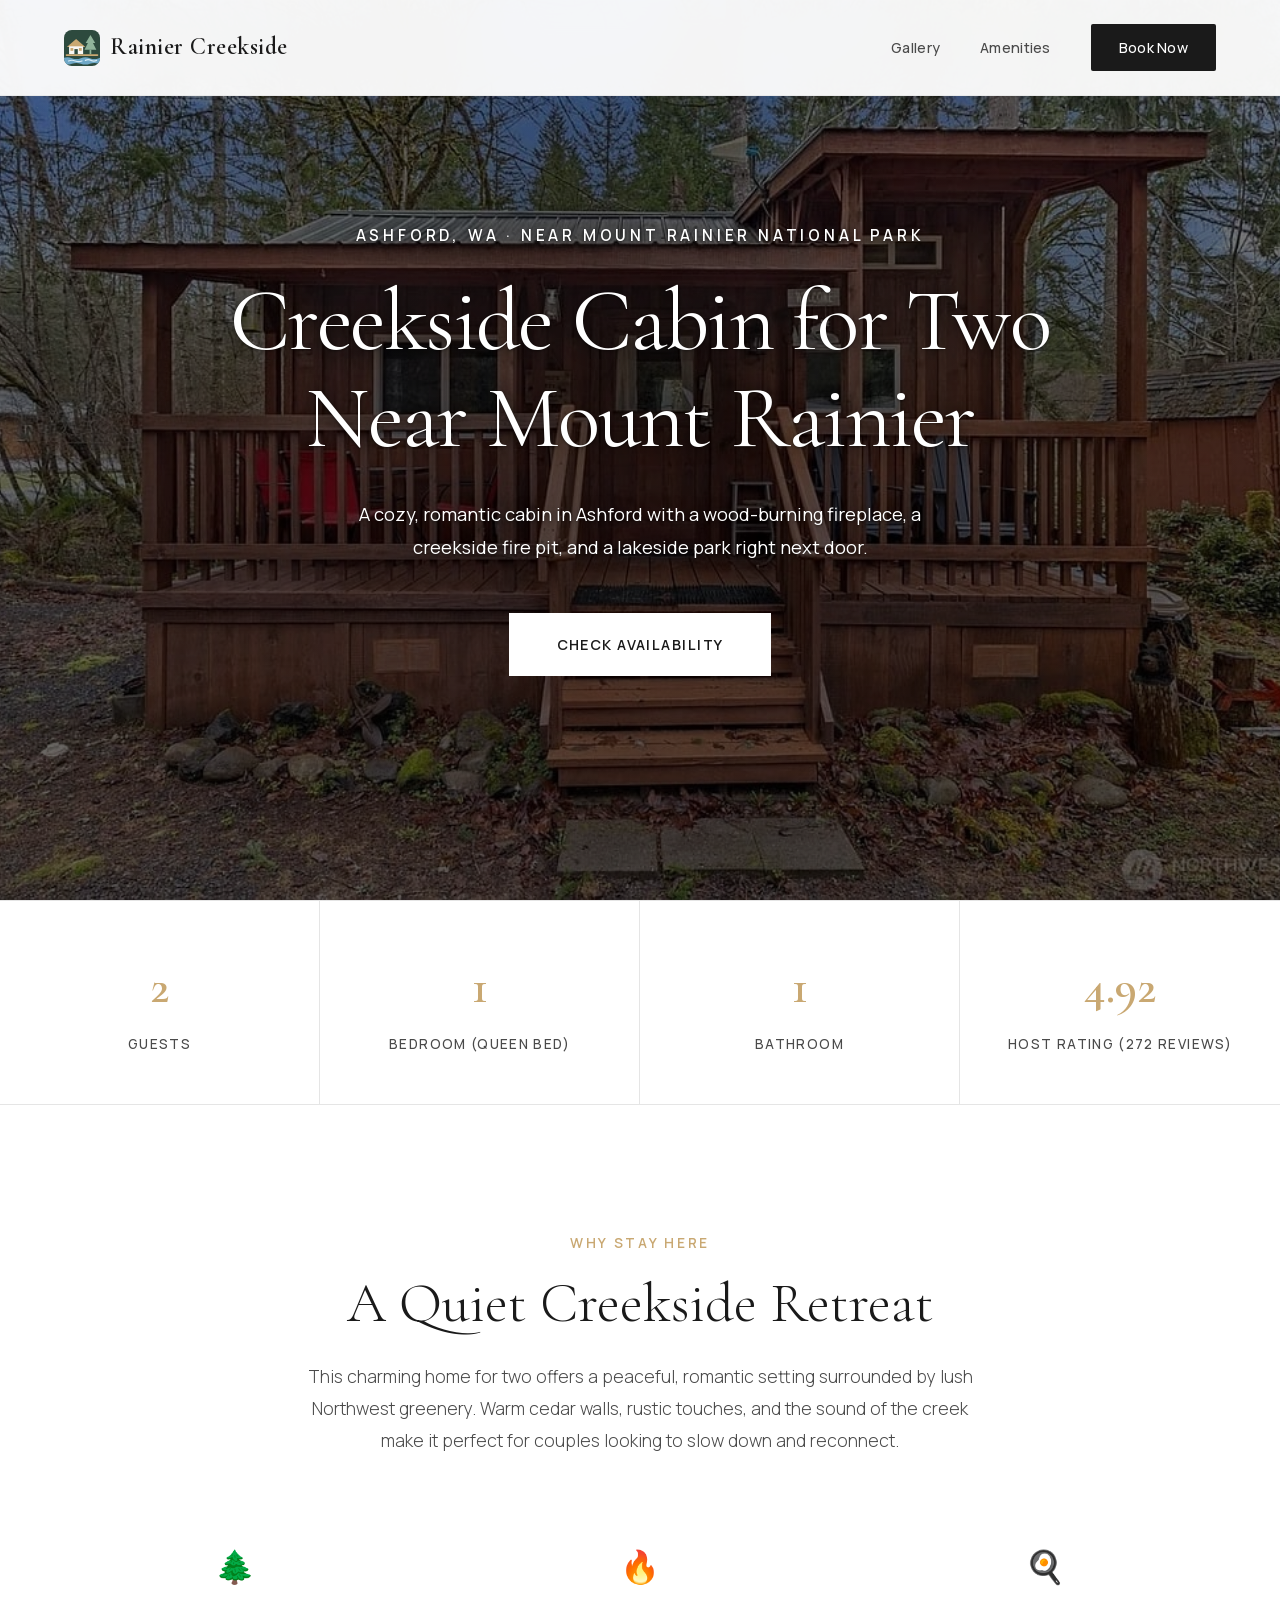
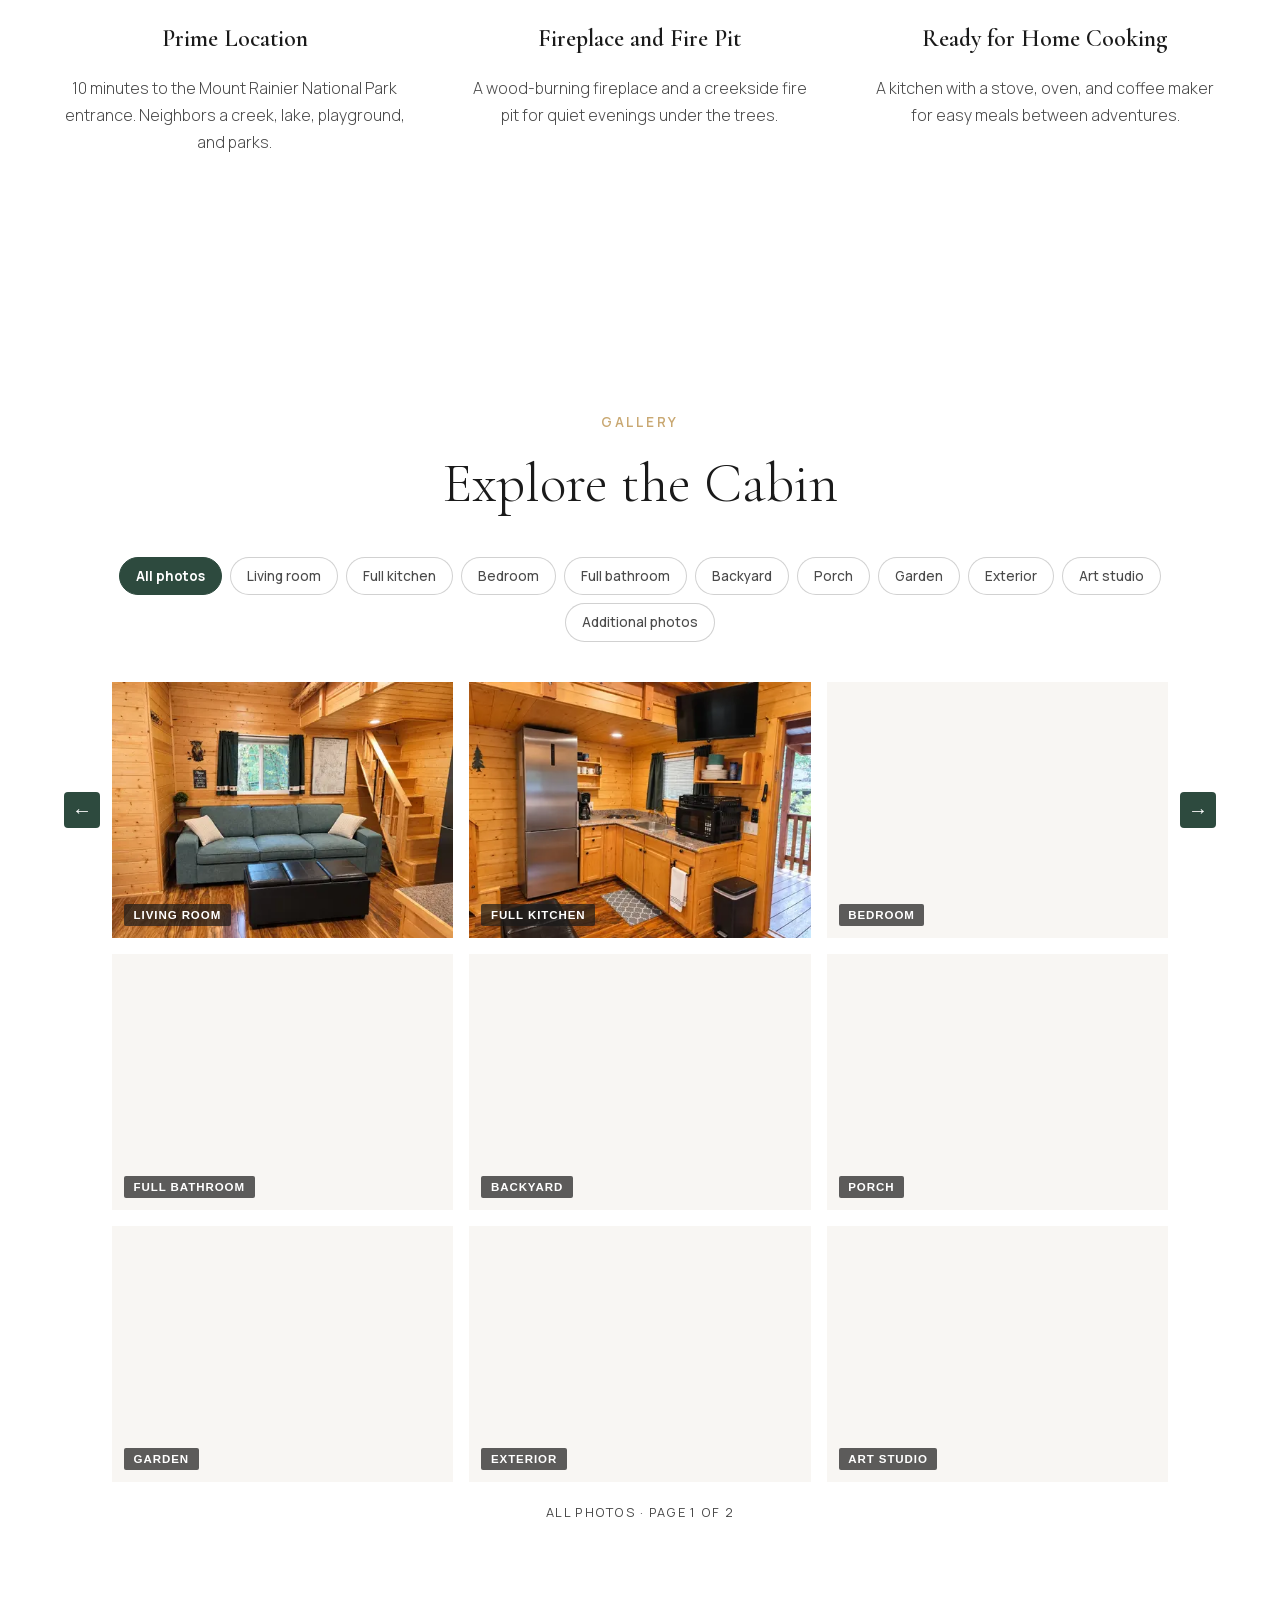
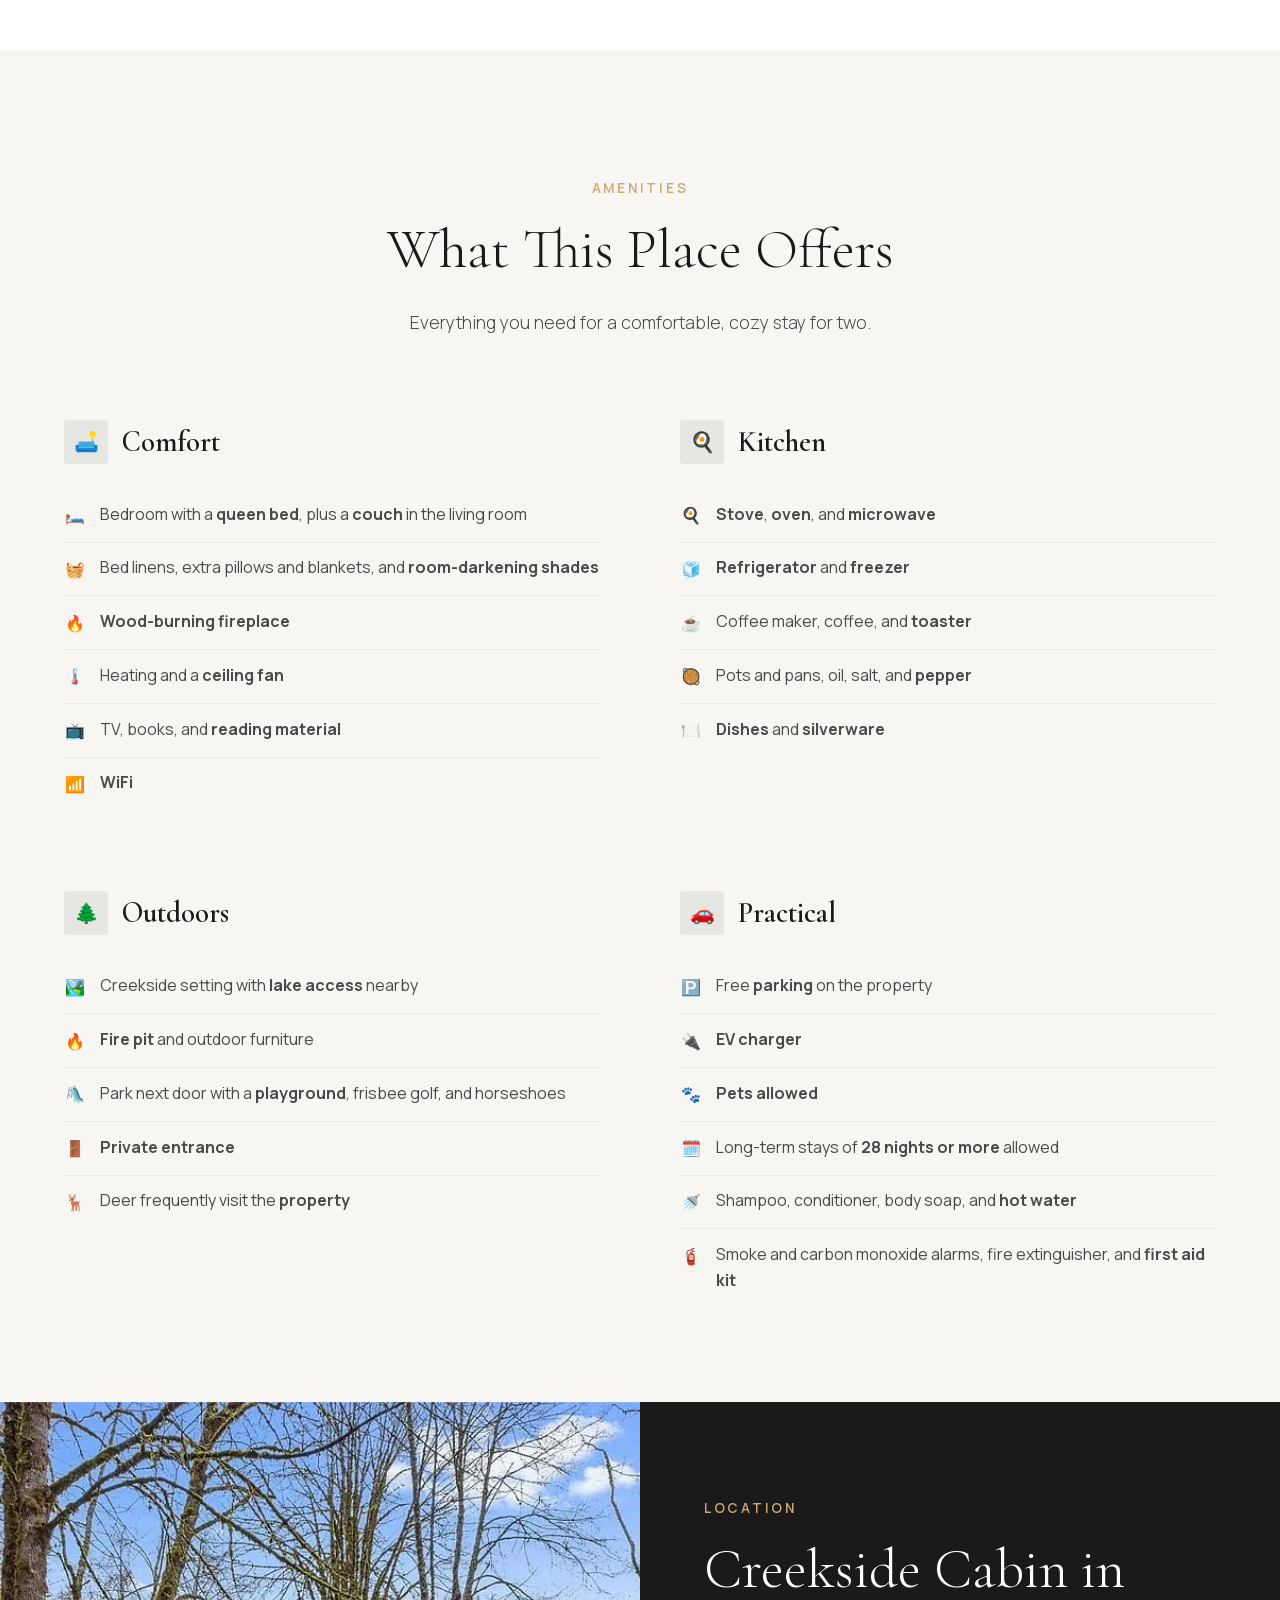
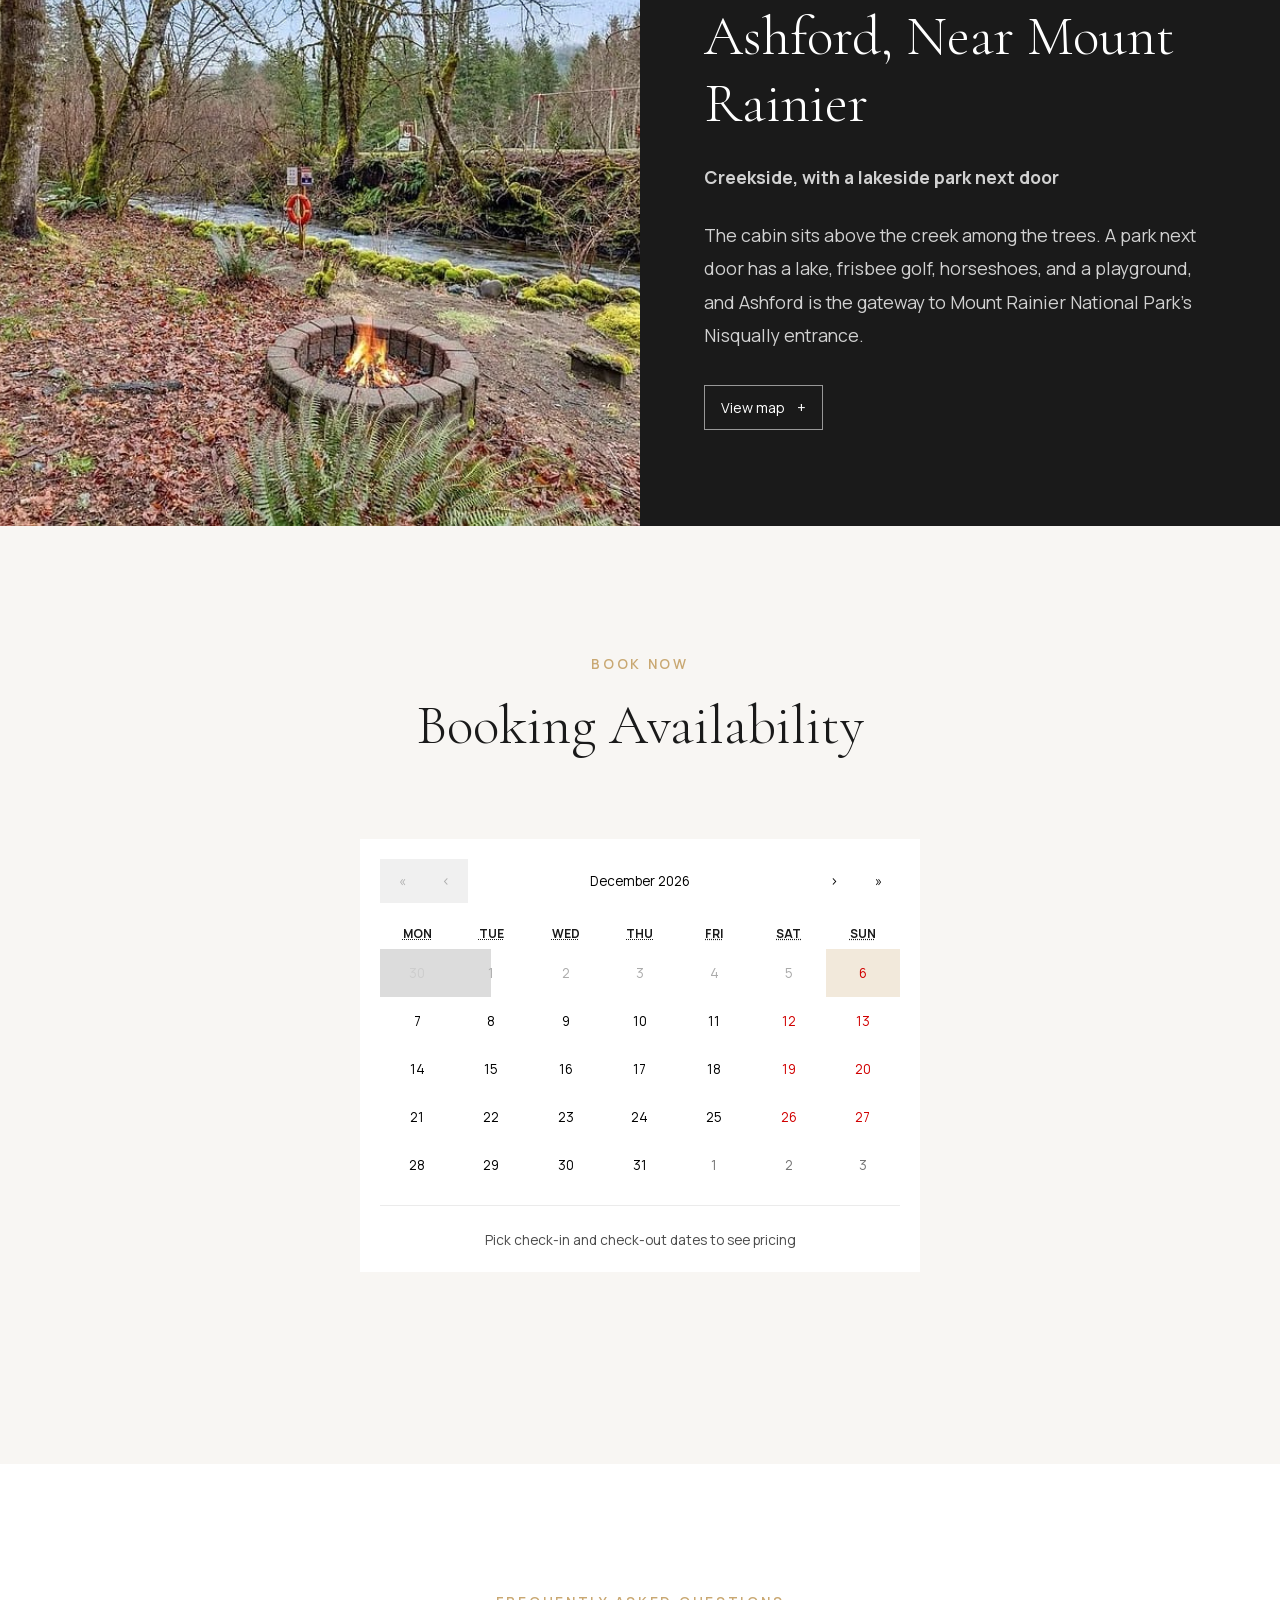
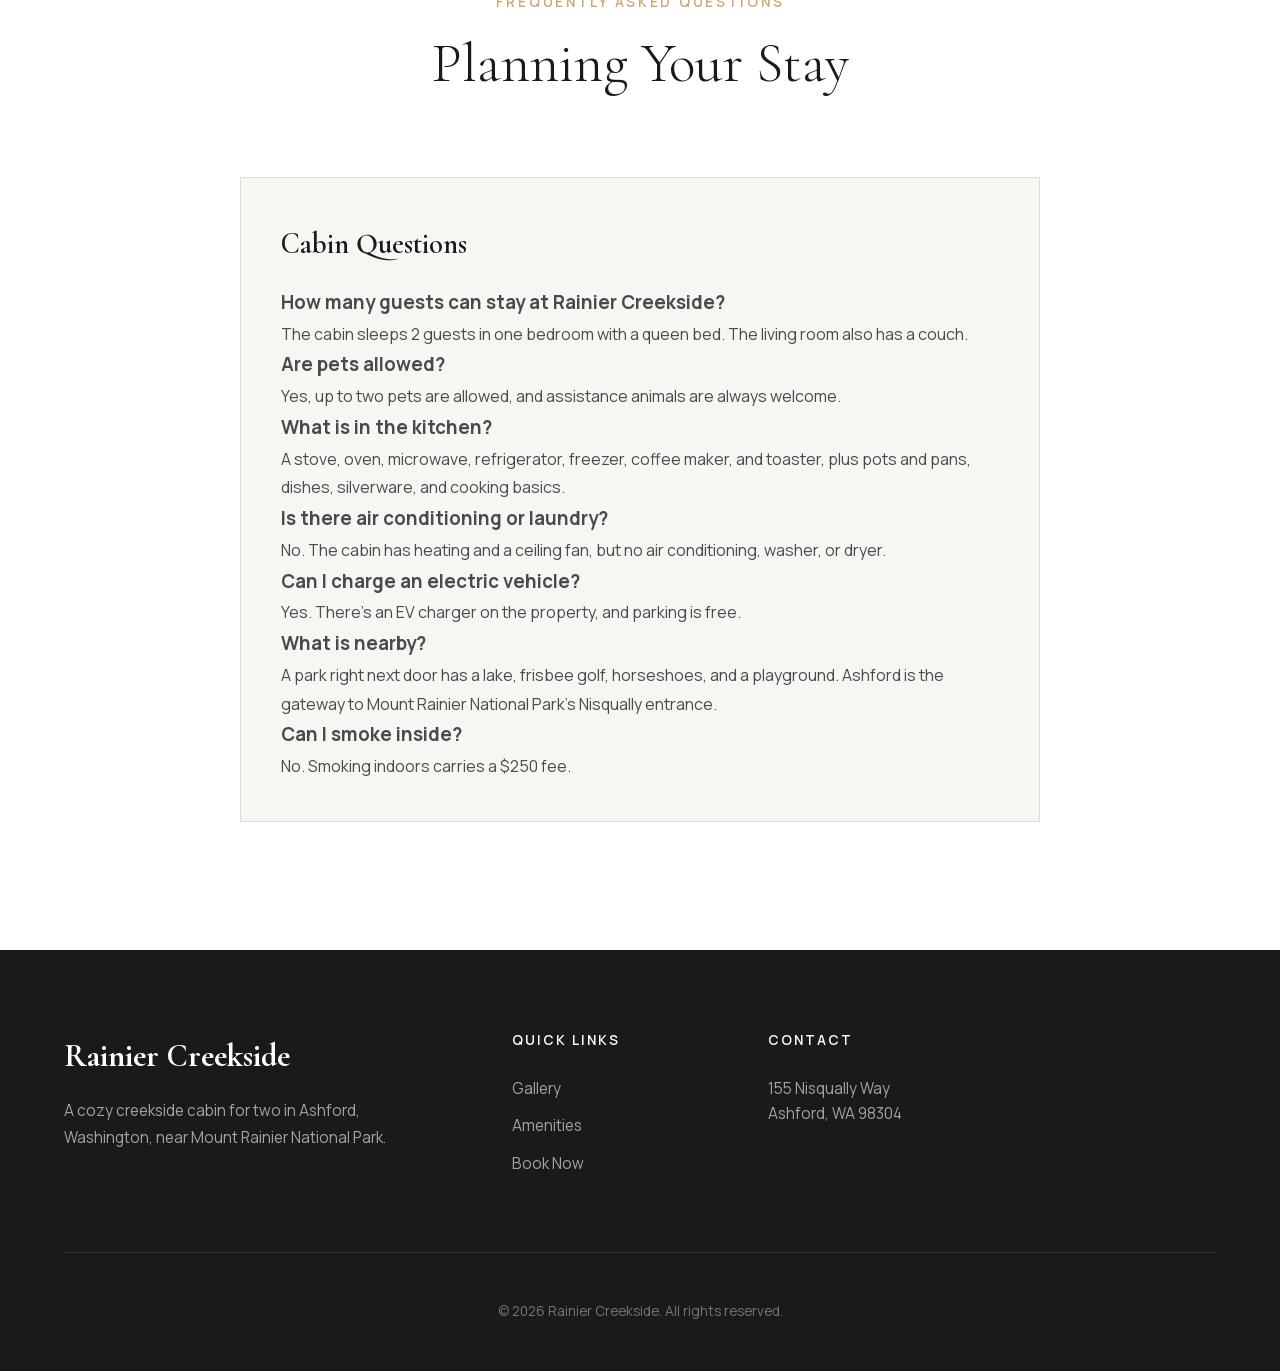
==== commit 526d6bc5: "Deploy cozy-rainier-cabin from fdb3599" ====
--- a/index.html
+++ b/index.html
@@ -1 +1 @@
-<!DOCTYPE html><html lang="en" class="__variable_5657ee __variable_369f12"><head><meta charSet="utf-8"/><meta name="viewport" content="width=device-width, initial-scale=1"/><link rel="preload" href="/_next/static/media/7b89a4fd5e90ede0-s.p.woff2" as="font" crossorigin="" type="font/woff2"/><link rel="preload" href="/_next/static/media/8760c4774489e4ba-s.p.woff2" as="font" crossorigin="" type="font/woff2"/><link rel="preload" as="image" imageSrcSet="/images/hero.jpg 1024w" imageSizes="max(100vw, 133vh)" fetchPriority="high"/><link rel="preload" as="image" href="/images/favicon/favicon.svg"/><link rel="stylesheet" href="/_next/static/css/5ee462afc9e0bb34.css" data-precedence="next"/><link rel="stylesheet" href="/_next/static/css/819be9d33cf9ef66.css" data-precedence="next"/><link rel="preload" as="script" fetchPriority="low" href="/_next/static/chunks/webpack-5429a3caabec1493.js"/><script src="/_next/static/chunks/4bd1b696-92152b0f5947070d.js" async=""></script><script src="/_next/static/chunks/794-cad9e8ec854cc25a.js" async=""></script><script src="/_next/static/chunks/main-app-9ddc0f62f40ccf0b.js" async=""></script><script src="/_next/static/chunks/397-9a6749981353f5f8.js" async=""></script><script src="/_next/static/chunks/app/page-34a6bd52716c2b2e.js" async=""></script><meta name="theme-color" content="#1a1a1a"/><title>Rainier Creekside | Creekside Cabin for Two in Ashford, WA</title><meta name="description" content="A creekside cabin for two in Ashford, WA, near Mount Rainier National Park, with a wood-burning fireplace, creekside fire pit, full kitchen, EV charger, and a lakeside park next door."/><link rel="manifest" href="/images/favicon/site.webmanifest?v=668d40f0"/><meta name="robots" content="index, follow"/><link rel="canonical" href="https://rainier-creekside.com"/><meta property="og:title" content="Rainier Creekside | Creekside Cabin for Two in Ashford, WA"/><meta property="og:description" content="A creekside cabin for two in Ashford, WA, near Mount Rainier National Park, with a wood-burning fireplace, creekside fire pit, full kitchen, EV charger, and a lakeside park next door."/><meta property="og:url" content="https://rainier-creekside.com"/><meta property="og:site_name" content="Rainier Creekside"/><meta property="og:image" content="https://rainier-creekside.com/images/hero.jpg"/><meta property="og:image:alt" content="Rainier Creekside, a creekside cabin for two in Ashford, Washington"/><meta property="og:type" content="website"/><meta name="twitter:card" content="summary_large_image"/><meta name="twitter:title" content="Rainier Creekside | Creekside Cabin for Two in Ashford, WA"/><meta name="twitter:description" content="A creekside cabin for two in Ashford, WA, near Mount Rainier National Park, with a wood-burning fireplace, creekside fire pit, full kitchen, EV charger, and a lakeside park next door."/><meta name="twitter:image" content="https://rainier-creekside.com/images/hero.jpg"/><link rel="icon" href="/images/favicon/favicon.svg?v=87b5ef11" type="image/svg+xml"/><link rel="icon" href="/images/favicon/favicon-32x32.png?v=e275214e" sizes="32x32" type="image/png"/><link rel="icon" href="/images/favicon/favicon-16x16.png?v=1ad3188e" sizes="16x16" type="image/png"/><link rel="apple-touch-icon" href="/images/favicon/apple-touch-icon.png?v=59c61fb7" sizes="180x180"/><meta name="next-size-adjust" content=""/><script src="/_next/static/chunks/polyfills-42372ed130431b0a.js" noModule=""></script></head><body id="top"><div hidden=""><!--$--><!--/$--></div><script type="application/ld+json">{"@context":"https://schema.org","@type":"VacationRental","@id":"https://rainier-creekside.com/#rental","identifier":"cozy-rainier-cabin-ashford-wa","name":"Rainier Creekside","url":"https://rainier-creekside.com/","description":"Creekside cabin for two in Ashford, Washington, near Mount Rainier National Park. One bedroom with a queen bed, a wood-burning fireplace, a creekside fire pit, a full kitchen, and a park with lake access next door.","image":["https://rainier-creekside.com/images/hero.jpg","https://rainier-creekside.com/images/airbnb_images/69639ead455fd205.jpg","https://rainier-creekside.com/images/airbnb_images/ac8d33a7fdc95868.jpg","https://rainier-creekside.com/images/airbnb_images/29604824732b1b67.jpg","https://rainier-creekside.com/images/airbnb_images/d375edbbcc097e3f.jpg","https://rainier-creekside.com/images/airbnb_images/405b50fabfc11b9f.jpg","https://rainier-creekside.com/images/airbnb_images/0d5b3fbe645749ff.jpg","https://rainier-creekside.com/images/airbnb_images/71e845ea180c41db.jpg","https://rainier-creekside.com/images/airbnb_images/faf384b223ccefe9.jpg","https://rainier-creekside.com/images/airbnb_images/66aab78be581da1c.jpg","https://rainier-creekside.com/images/airbnb_images/21fc7f07b2e40d9b.jpg","https://rainier-creekside.com/images/airbnb_images/b7f5f4384d400899.jpg"],"address":{"@type":"PostalAddress","streetAddress":"155 Nisqually Way","addressLocality":"Ashford","addressRegion":"WA","postalCode":"98304","addressCountry":"US"},"latitude":46.73678,"longitude":-121.987989,"geo":{"@type":"GeoCoordinates","latitude":46.73678,"longitude":-121.987989},"containsPlace":{"@type":"Accommodation","additionalType":"EntirePlace","occupancy":{"@type":"QuantitativeValue","maxValue":2},"numberOfBedrooms":1,"numberOfBathroomsTotal":1,"bed":{"@type":"BedDetails","numberOfBeds":1},"petsAllowed":true,"amenityFeature":[{"@type":"LocationFeatureSpecification","name":"Waterfront","value":true},{"@type":"LocationFeatureSpecification","name":"Lake access","value":true},{"@type":"LocationFeatureSpecification","name":"Fire pit","value":true},{"@type":"LocationFeatureSpecification","name":"Fireplace","value":true},{"@type":"LocationFeatureSpecification","name":"Kitchen","value":true},{"@type":"LocationFeatureSpecification","name":"Wifi","value":true},{"@type":"LocationFeatureSpecification","name":"EV charger","value":true},{"@type":"LocationFeatureSpecification","name":"Free parking","value":true}]},"sameAs":["https://www.airbnb.com/rooms/1744627445043617491"]}</script><script type="application/ld+json">{"@context":"https://schema.org","@type":"FAQPage","mainEntity":[{"@type":"Question","name":"How many guests can stay at Rainier Creekside?","acceptedAnswer":{"@type":"Answer","text":"The cabin sleeps 2 guests in one bedroom with a queen bed. The living room also has a couch."}},{"@type":"Question","name":"Are pets allowed?","acceptedAnswer":{"@type":"Answer","text":"Yes, up to two pets are allowed, and assistance animals are always welcome."}},{"@type":"Question","name":"What is in the kitchen?","acceptedAnswer":{"@type":"Answer","text":"A stove, oven, microwave, refrigerator, freezer, coffee maker, and toaster, plus pots and pans, dishes, silverware, and cooking basics."}},{"@type":"Question","name":"Is there air conditioning or laundry?","acceptedAnswer":{"@type":"Answer","text":"No. The cabin has heating and a ceiling fan, but no air conditioning, washer, or dryer."}},{"@type":"Question","name":"Can I charge an electric vehicle?","acceptedAnswer":{"@type":"Answer","text":"Yes. There's an EV charger on the property, and parking is free."}},{"@type":"Question","name":"What is nearby?","acceptedAnswer":{"@type":"Answer","text":"A park right next door has a lake, frisbee golf, horseshoes, and a playground. Ashford is the gateway to Mount Rainier National Park's Nisqually entrance."}},{"@type":"Question","name":"Can I smoke inside?","acceptedAnswer":{"@type":"Answer","text":"No. Smoking indoors carries a $250 fee."}}]}</script><nav id="nav"><a class="logo" href="#top" aria-label="Return to the top of Rainier Creekside"><img class="logo-icon" src="/images/favicon/favicon.svg" alt="Rainier Creekside icon"/><span class="logo-text">Rainier Creekside</span></a><button class="mobile-nav-toggle" type="button" aria-expanded="false" aria-controls="primary-navigation" aria-label="Open navigation">☰</button><div class="nav-links" id="primary-navigation"><a href="#gallery">Gallery</a><a href="#amenities">Amenities</a><a href="#availability" class="nav-cta">Book Now</a></div></nav><section class="hero"><img src="/images/hero.jpg" srcSet="/images/hero.jpg 1024w" sizes="max(100vw, 133vh)" fetchPriority="high" alt="Rainier Creekside among the trees in Ashford, Washington" class="hero-image"/><div class="hero-overlay"></div><div class="hero-content"><div class="hero-subtitle">Ashford, WA · Near Mount Rainier National Park</div><h1>Creekside Cabin for Two Near Mount Rainier</h1><p class="hero-description">A cozy, romantic cabin in Ashford with a wood-burning fireplace, a creekside fire pit, and a lakeside park right next door.</p><a href="#availability" class="hero-cta">Check Availability</a></div></section><div class="stats" style="--stat-columns:4"><div class="stat"><div class="stat-number">2</div><div class="stat-label">Guests</div></div><div class="stat"><div class="stat-number">1</div><div class="stat-label">Bedroom (queen bed)</div></div><div class="stat"><div class="stat-number">1</div><div class="stat-label">Bathroom</div></div><div class="stat"><div class="stat-number">4.92</div><div class="stat-label">Host rating (272 reviews)</div></div></div><section class="section"><div class="section-header"><div class="section-tag">Why Stay Here</div><h2 class="section-title">A Quiet Creekside Retreat</h2><p class="section-description">This charming home for two offers a peaceful, romantic setting surrounded by lush Northwest greenery. Warm cedar walls, rustic touches, and the sound of the creek make it perfect for couples looking to slow down and reconnect.</p></div><div class="features-grid"><div class="feature"><div class="feature-icon">🌲</div><h3>Prime Location</h3><p>10 minutes to the Mount Rainier National Park entrance. Neighbors a creek, lake, playground, and parks.</p></div><div class="feature"><div class="feature-icon">🔥</div><h3>Fireplace and Fire Pit</h3><p>A wood-burning fireplace and a creekside fire pit for quiet evenings under the trees.</p></div><div class="feature"><div class="feature-icon">🍳</div><h3>Ready for Home Cooking</h3><p>A kitchen with a stove, oven, and coffee maker for easy meals between adventures.</p></div></div></section><section class="section" id="gallery"><div class="section-header"><div class="section-tag">Gallery</div><h2 class="section-title">Explore the Cabin</h2></div><div id="photo-gallery"><div class="gallery-filters" role="group" aria-label="Filter photos by room"><button class="gallery-filter gallery-filter-all" type="button" aria-pressed="true">All photos</button><button class="gallery-filter" type="button" aria-pressed="false">Living room</button><button class="gallery-filter" type="button" aria-pressed="false">Full kitchen</button><button class="gallery-filter" type="button" aria-pressed="false">Bedroom</button><button class="gallery-filter" type="button" aria-pressed="false">Full bathroom</button><button class="gallery-filter" type="button" aria-pressed="false">Backyard</button><button class="gallery-filter" type="button" aria-pressed="false">Porch</button><button class="gallery-filter" type="button" aria-pressed="false">Garden</button><button class="gallery-filter" type="button" aria-pressed="false">Exterior</button><button class="gallery-filter" type="button" aria-pressed="false">Art studio</button><button class="gallery-filter" type="button" aria-pressed="false">Additional photos</button></div><div class="gallery-carousel"><button class="review-nav" type="button" aria-label="Previous photos" title="Previous photos">←</button><div class="gallery-grid"><button class="gallery-item" type="button" aria-label="View full-size photo: Unwind on the plush teal sofa after exploring all day. Floor-to-ceiling wood paneling, rich hardwood floors, and an exposed log beam offer a comforting rustic feel, while a sturdy wooden staircase leads to an inviting loft, maximizing space."><img src="/images/airbnb_thumbnails/69639ead455fd205-480.webp" srcSet="/images/airbnb_thumbnails/69639ead455fd205-480.webp 480w, /images/airbnb_thumbnails/69639ead455fd205-800.webp 800w" sizes="(max-width: 768px) 90vw, (max-width: 1024px) 45vw, min(30vw, 490px)" alt="Unwind on the plush teal sofa after exploring all day. Floor-to-ceiling wood paneling, rich hardwood floors, and an exposed log beam offer a comforting rustic feel, while a sturdy wooden staircase leads to an inviting loft, maximizing space." loading="lazy" decoding="async"/><span class="gallery-item-room">Living room</span></button><button class="gallery-item" type="button" aria-label="View full-size photo: Cook in a charming rustic kitchen with warm wood paneling, durable counters, and a large stainless steel fridge. Enjoy conveniences like a coffee maker, microwave, and a mounted TV to entertain you while you prep meals."><img src="/images/airbnb_thumbnails/ac8d33a7fdc95868-480.webp" srcSet="/images/airbnb_thumbnails/ac8d33a7fdc95868-480.webp 480w, /images/airbnb_thumbnails/ac8d33a7fdc95868-800.webp 800w" sizes="(max-width: 768px) 90vw, (max-width: 1024px) 45vw, min(30vw, 490px)" alt="Cook in a charming rustic kitchen with warm wood paneling, durable counters, and a large stainless steel fridge. Enjoy conveniences like a coffee maker, microwave, and a mounted TV to entertain you while you prep meals." loading="lazy" decoding="async"/><span class="gallery-item-room">Full kitchen</span></button><button class="gallery-item" type="button" aria-label="View full-size photo: Wake up to the nature views in this warm, wood-paneled bedroom. Sleep easy with blackout curtains for a truly restful retreat. A large ceiling fan paired with windows can bring in the fresh air when you need it."><img src="/images/airbnb_thumbnails/29604824732b1b67-480.webp" srcSet="/images/airbnb_thumbnails/29604824732b1b67-480.webp 480w, /images/airbnb_thumbnails/29604824732b1b67-800.webp 800w" sizes="(max-width: 768px) 90vw, (max-width: 1024px) 45vw, min(30vw, 490px)" alt="Wake up to the nature views in this warm, wood-paneled bedroom. Sleep easy with blackout curtains for a truly restful retreat. A large ceiling fan paired with windows can bring in the fresh air when you need it." loading="lazy" decoding="async"/><span class="gallery-item-room">Bedroom</span></button><button class="gallery-item" type="button" aria-label="View full-size photo: Bathroom is compact but highly functional, featuring handy storage and a bright window. We look forward to bringing exciting upgrades to this space in the coming months to enhance your stay!"><img src="/images/airbnb_thumbnails/d375edbbcc097e3f-480.webp" srcSet="/images/airbnb_thumbnails/d375edbbcc097e3f-480.webp 480w, /images/airbnb_thumbnails/d375edbbcc097e3f-768.webp 768w" sizes="(max-width: 768px) 90vw, (max-width: 1024px) 45vw, min(30vw, 490px)" alt="Bathroom is compact but highly functional, featuring handy storage and a bright window. We look forward to bringing exciting upgrades to this space in the coming months to enhance your stay!" loading="lazy" decoding="async"/><span class="gallery-item-room">Full bathroom</span></button><button class="gallery-item" type="button" aria-label="View full-size photo: Backyard"><img src="/images/airbnb_thumbnails/0d5b3fbe645749ff-480.webp" srcSet="/images/airbnb_thumbnails/0d5b3fbe645749ff-480.webp 480w, /images/airbnb_thumbnails/0d5b3fbe645749ff-800.webp 800w" sizes="(max-width: 768px) 90vw, (max-width: 1024px) 45vw, min(30vw, 490px)" alt="Backyard at Rainier Creekside" loading="lazy" decoding="async"/><span class="gallery-item-room">Backyard</span></button><button class="gallery-item" type="button" aria-label="View full-size photo: Relax on the covered wooden deck featuring two classic Adirondack chairs, a rustic table, and a dining table with 4 seats (not pictured). It&#x27;s the perfect spot to sip your morning coffee while taking in the serene forest views and antlered visitors!"><img src="/images/airbnb_thumbnails/66aab78be581da1c-480.webp" srcSet="/images/airbnb_thumbnails/66aab78be581da1c-480.webp 480w, /images/airbnb_thumbnails/66aab78be581da1c-800.webp 800w" sizes="(max-width: 768px) 90vw, (max-width: 1024px) 45vw, min(30vw, 490px)" alt="Relax on the covered wooden deck featuring two classic Adirondack chairs, a rustic table, and a dining table with 4 seats (not pictured). It&#x27;s the perfect spot to sip your morning coffee while taking in the serene forest views and antlered visitors!" loading="lazy" decoding="async"/><span class="gallery-item-room">Porch</span></button><button class="gallery-item" type="button" aria-label="View full-size photo: Firepit next to the creek with chairs that can be moved from the porch by this firepit"><img src="/images/airbnb_thumbnails/ad18bc3e4bbdc55e-480.webp" srcSet="/images/airbnb_thumbnails/ad18bc3e4bbdc55e-480.webp 480w, /images/airbnb_thumbnails/ad18bc3e4bbdc55e-800.webp 800w" sizes="(max-width: 768px) 90vw, (max-width: 1024px) 45vw, min(30vw, 490px)" alt="Firepit next to the creek with chairs that can be moved from the porch by this firepit" loading="lazy" decoding="async"/><span class="gallery-item-room">Garden</span></button><button class="gallery-item" type="button" aria-label="View full-size photo: Front porch has plenty of room to spread out. Including a dining table and four (4) chairs as well as two (2) lounge chairs"><img src="/images/airbnb_thumbnails/8380d3e7dbbf0c12-480.webp" srcSet="/images/airbnb_thumbnails/8380d3e7dbbf0c12-480.webp 480w, /images/airbnb_thumbnails/8380d3e7dbbf0c12-800.webp 800w" sizes="(max-width: 768px) 90vw, (max-width: 1024px) 45vw, min(30vw, 490px)" alt="Front porch has plenty of room to spread out. Including a dining table and four (4) chairs as well as two (2) lounge chairs" loading="lazy" decoding="async"/><span class="gallery-item-room">Exterior</span></button><button class="gallery-item" type="button" aria-label="View full-size photo: Art studio"><img src="/images/airbnb_thumbnails/5ea16697845281b9-480.webp" srcSet="/images/airbnb_thumbnails/5ea16697845281b9-480.webp 480w, /images/airbnb_thumbnails/5ea16697845281b9-800.webp 800w" sizes="(max-width: 768px) 90vw, (max-width: 1024px) 45vw, min(30vw, 490px)" alt="Art studio at Rainier Creekside" loading="lazy" decoding="async"/><span class="gallery-item-room">Art studio</span></button></div><button class="review-nav" type="button" aria-label="Next photos" title="Next photos">→</button></div><p class="gallery-page-status" aria-live="polite">All photos · Page 1 of 2</p><dialog class="photo-lightbox" aria-label="Photo"><button class="photo-lightbox-close" type="button" aria-label="Close photo">×</button></dialog></div></section><section class="section amenities" id="amenities"><div class="section-header"><div class="section-tag">Amenities</div><h2 class="section-title">What This Place Offers</h2><p class="section-description">Everything you need for a comfortable, cozy stay for two.</p></div><div class="amenities-grid"><div class="amenity-category"><h3><span class="amenity-category-icon" aria-hidden="true">🛋️</span>Comfort</h3><ul class="amenity-list"><li><span class="amenity-item-icon" aria-hidden="true">🛏️</span><span>Bedroom with a <strong>queen bed</strong>, plus a <strong>couch</strong> in the living room</span></li><li><span class="amenity-item-icon" aria-hidden="true">🧺</span><span>Bed linens, extra pillows and blankets, and <strong>room-darkening shades</strong></span></li><li><span class="amenity-item-icon" aria-hidden="true">🔥</span><span><strong>Wood-burning fireplace</strong></span></li><li><span class="amenity-item-icon" aria-hidden="true">🌡️</span><span>Heating and a <strong>ceiling fan</strong></span></li><li><span class="amenity-item-icon" aria-hidden="true">📺</span><span>TV, books, and <strong>reading material</strong></span></li><li><span class="amenity-item-icon" aria-hidden="true">📶</span><span><strong>WiFi</strong></span></li></ul></div><div class="amenity-category"><h3><span class="amenity-category-icon" aria-hidden="true">🍳</span>Kitchen</h3><ul class="amenity-list"><li><span class="amenity-item-icon" aria-hidden="true">🍳</span><span><strong>Stove</strong>, <strong>oven</strong>, and <strong>microwave</strong></span></li><li><span class="amenity-item-icon" aria-hidden="true">🧊</span><span><strong>Refrigerator</strong> and <strong>freezer</strong></span></li><li><span class="amenity-item-icon" aria-hidden="true">☕</span><span>Coffee maker, coffee, and <strong>toaster</strong></span></li><li><span class="amenity-item-icon" aria-hidden="true">🥘</span><span>Pots and pans, oil, salt, and <strong>pepper</strong></span></li><li><span class="amenity-item-icon" aria-hidden="true">🍽️</span><span><strong>Dishes</strong> and <strong>silverware</strong></span></li></ul></div><div class="amenity-category"><h3><span class="amenity-category-icon" aria-hidden="true">🌲</span>Outdoors</h3><ul class="amenity-list"><li><span class="amenity-item-icon" aria-hidden="true">🏞️</span><span>Creekside setting with <strong>lake access</strong> nearby</span></li><li><span class="amenity-item-icon" aria-hidden="true">🔥</span><span><strong>Fire pit</strong> and outdoor furniture</span></li><li><span class="amenity-item-icon" aria-hidden="true">🛝</span><span>Park next door with a <strong>playground</strong>, frisbee golf, and horseshoes</span></li><li><span class="amenity-item-icon" aria-hidden="true">🚪</span><span><strong>Private entrance</strong></span></li><li><span class="amenity-item-icon" aria-hidden="true">🦌</span><span>Deer frequently visit the <strong>property</strong></span></li></ul></div><div class="amenity-category"><h3><span class="amenity-category-icon" aria-hidden="true">🚗</span>Practical</h3><ul class="amenity-list"><li><span class="amenity-item-icon" aria-hidden="true">🅿️</span><span>Free <strong>parking</strong> on the property</span></li><li><span class="amenity-item-icon" aria-hidden="true">🔌</span><span><strong>EV charger</strong></span></li><li><span class="amenity-item-icon" aria-hidden="true">🐾</span><span><strong>Pets allowed</strong></span></li><li><span class="amenity-item-icon" aria-hidden="true">🗓️</span><span>Long-term stays of <strong>28 nights or more</strong> allowed</span></li><li><span class="amenity-item-icon" aria-hidden="true">🚿</span><span>Shampoo, conditioner, body soap, and <strong>hot water</strong></span></li><li><span class="amenity-item-icon" aria-hidden="true">🧯</span><span>Smoke and carbon monoxide alarms, fire extinguisher, and <strong>first aid kit</strong></span></li></ul></div></div><div class="highlight-section"><div class="highlight-image"><img src="/images/location.jpg" width="1024" height="682" loading="lazy" decoding="async" alt="Creekside setting at Rainier Creekside in Ashford, Washington"/></div><div class="highlight-content"><div class="section-tag">Location</div><h2 class="section-title">Creekside Cabin in Ashford, Near Mount Rainier</h2><p><strong>Creekside, with a lakeside park next door</strong></p><p>The cabin sits above the creek among the trees. A park next door has a lake, frisbee golf, horseshoes, and a playground, and Ashford is the gateway to Mount Rainier National Park&#x27;s Nisqually entrance.</p><details class="location-map"><summary>View map</summary><iframe src="https://www.google.com/maps?output=embed&amp;saddr=155%20Nisqually%20Way%2C%20Ashford%20WA&amp;daddr=Nisqually%20Entrance%2C%20Mount%20Rainier%20National%20Park%2C%20WA" title="Map from 155 Nisqually Way, Ashford WA 98304 to Nisqually Entrance, Mount Rainier National Park" loading="lazy" referrerPolicy="no-referrer-when-downgrade"></iframe><a class="location-map-directions" href="https://www.google.com/maps/dir/?api=1&amp;origin=155%20Nisqually%20Way%2C%20Ashford%20WA%2098304&amp;destination=Nisqually%20Entrance%2C%20Mount%20Rainier%20National%20Park%2C%20WA" target="_blank" rel="noopener noreferrer">Open directions in Google Maps</a></details></div></div></section><section class="availability-section-wrap" id="availability"><div class="availability-section"><div class="section-header"><div class="section-tag">Book Now</div><h2 class="section-title">Booking Availability</h2></div><div id="availability-calendar" class="availability-calendar"><p class="availability-status">Loading availability...</p></div></div></section><section class="section" id="faq"><div class="section-header"><div class="section-tag">Frequently Asked Questions</div><h2 class="section-title">Planning Your Stay</h2></div><div class="booking-details faq-details"><h3 class="booking-details-title">Cabin Questions</h3><h3>How many guests can stay at Rainier Creekside?</h3><p>The cabin sleeps 2 guests in one bedroom with a queen bed. The living room also has a couch.</p><h3>Are pets allowed?</h3><p>Yes, up to two pets are allowed, and assistance animals are always welcome.</p><h3>What is in the kitchen?</h3><p>A stove, oven, microwave, refrigerator, freezer, coffee maker, and toaster, plus pots and pans, dishes, silverware, and cooking basics.</p><h3>Is there air conditioning or laundry?</h3><p>No. The cabin has heating and a ceiling fan, but no air conditioning, washer, or dryer.</p><h3>Can I charge an electric vehicle?</h3><p>Yes. There&#x27;s an EV charger on the property, and parking is free.</p><h3>What is nearby?</h3><p>A park right next door has a lake, frisbee golf, horseshoes, and a playground. Ashford is the gateway to Mount Rainier National Park&#x27;s Nisqually entrance.</p><h3>Can I smoke inside?</h3><p>No. Smoking indoors carries a $250 fee.</p></div></section><footer><div class="footer-grid"><div class="footer-brand"><h3>Rainier Creekside</h3><p>A cozy creekside cabin for two in Ashford, Washington, near Mount Rainier National Park.</p></div><div class="footer-section"><h4>Quick Links</h4><ul class="footer-links"><li><a href="#gallery">Gallery</a></li><li><a href="#amenities">Amenities</a></li><li><a href="#availability">Book Now</a></li></ul></div><div class="footer-section"><h4>Contact</h4><ul class="footer-links"><li><address class="footer-address"><a href="https://www.google.com/maps/search/?api=1&amp;query=46.73678%2C-121.987989" target="_blank" rel="noopener noreferrer">155 Nisqually Way<br/>Ashford, WA 98304</a></address></li></ul></div></div><div class="footer-bottom"><p>© <!-- -->2026<!-- --> <!-- -->Rainier Creekside<!-- -->. All rights reserved.</p></div></footer><!--$--><!--/$--><script src="/_next/static/chunks/webpack-5429a3caabec1493.js" id="_R_" async=""></script><script>(self.__next_f=self.__next_f||[]).push([0])</script><script>self.__next_f.push([1,"1:\"$Sreact.fragment\"\n2:I[7121,[],\"\"]\n3:I[4581,[],\"\"]\n12:I[7123,[],\"default\",1]\n:HL[\"/_next/static/media/7b89a4fd5e90ede0-s.p.woff2\",\"font\",{\"crossOrigin\":\"\",\"type\":\"font/woff2\"}]\n:HL[\"/_next/static/media/8760c4774489e4ba-s.p.woff2\",\"font\",{\"crossOrigin\":\"\",\"type\":\"font/woff2\"}]\n:HL[\"/_next/static/css/5ee462afc9e0bb34.css\",\"style\"]\n:HL[\"/_next/static/css/819be9d33cf9ef66.css\",\"style\"]\n4:T9cc,{\"@context\":\"https://schema.org\",\"@type\":\"VacationRental\",\"@id\":\"https://rainier-creekside.com/#rental\",\"identifier\":\"cozy-rainier-cabin-ashford-wa\",\"name\":\"Rainier Creekside\",\"url\":\"https://rainier-creekside.com/\",\"description\":\"Creekside cabin for two in Ashford, Washington, near Mount Rainier National Park. One bedroom with a queen bed, a wood-burning fireplace, a creekside fire pit, a full kitchen, and a park with lake access next door.\",\"image\":[\"https://rainier-creekside.com/images/hero.jpg\",\"https://rainier-creekside.com/images/airbnb_images/69639ead455fd205.jpg\",\"https://rainier-creekside.com/images/airbnb_images/ac8d33a7fdc95868.jpg\",\"https://rainier-creekside.com/images/airbnb_images/29604824732b1b67.jpg\",\"https://rainier-creekside.com/images/airbnb_images/d375edbbcc097e3f.jpg\",\"https://rainier-creekside.com/images/airbnb_images/405b50fabfc11b9f.jpg\",\"https://rainier-creekside.com/images/airbnb_images/0d5b3fbe645749ff.jpg\",\"https://rainier-creekside.com/images/airbnb_images/71e845ea180c41db.jpg\",\"https://rainier-creekside.com/images/airbnb_images/faf384b223ccefe9.jpg\",\"https://rainier-creekside.com/images/airbnb_images/66aab78be581da1c.jpg\",\"https://rainier-creekside.com/images/airbnb_images/21fc7f07b2e40d9b.jpg\",\"https://rainier-creekside.com/images/airbnb_images/b7f5f4384d400899.jpg\"],\"address\":{\"@type\":\"PostalAddress\",\"streetAddress\":\"155 Nisqually Way\",\"addressLocality\":\"Ashford\",\"addressRegion\":\"WA\",\"postalCode\":\"98304\",\"addressCountry\":\"US\"},\"latitude\":46.73678,\"longitude\":-121.987989,\"geo\":{\"@type\":\"GeoCoordinates\",\"latitude\":46.73678,\"longitude\":-121.987989},\"containsPlace\":{\"@type\":\"Accommodation\",\"additionalType\":\"EntirePlace\",\"occupancy\":{\"@type\":\"QuantitativeValue\",\"maxValue\":2},\"numberOfBedrooms\":1,\"numberOfBathroomsTotal\":1,\"bed\":{\"@type\":\"BedDetails\",\"numberOfBeds\":1},\"petsAllowed\":true,\"amenityFeature\":[{\"@type\":\"LocationFeatureSpecification\",\"name\":\"Waterfront\",\"value\":true},{\"@type\":\"LocationFeatureSpecification\",\"name\":\"Lake access\",\"value\":true},{\"@type\":\"LocationFeatureSpecification\",\"name\":\"Fire pit\",\"value\":true},{\"@type\":\"LocationFeatureSpecification\",\"name\":\"Fireplace\",\"value\":true},{\"@type\":\"LocationFeatureSpecification\",\"name\":\"Kitchen\",\"value\":true},{\"@type\":\"LocationFeatureSpecification\",\"name\":\"Wifi\",\"value\":true},{\"@type\":\"LocationFeatureSpecification\",\"name\":\"EV charger\",\"value\":true},{\"@type\":\"LocationFeatureSpecification\",\"name\":\"Free parking\",\"value\":true}]},\"sameAs\":[\"https://www.airbnb.com/rooms/1744627445043617491\"]}0:{\"P\":null,\"c\":[\"\",\"\"],\"q\":\"\",\"i\":false,\"f\":[[[\"\",{\"children\":[\"__PAGE__\",{},\"$undefined\",\"$undefined\",4608]},\"$undefined\",\"$undefined\",4624],[[\"$\",\"$1\",\"c\",{\"children\":[[[\"$\",\"link\",\"0\",{\"rel\":\"stylesheet\",\"href\":\"/_next/static/css/5ee462afc9e0bb34.css\",\"precedence\":\"next\",\"crossOrigin\":\"$undefined\",\"nonce\":\"$undefined\"}]],[\"$\",\"html\",null,{\"lang\":\"en\",\"className\":\"__variable_5657ee __variable_369f12\",\"children\":[\"$\",\"body\",null,{\"id\":\"top\",\"children\":[\"$\",\"$L2\",null,{\"parallelRouterKey\":\"children\",\"error\":\"$undefined\",\"errorStyles\":\"$undefined\",\"errorScripts\":\"$undefined\",\"template\":[\"$\",\"$L3\",null,{}],\"templateStyles\":\"$undefined\",\"templateScripts\":\"$undefined\",\"notFound\":[[\"$\",\"main\",null,{\"className\":\"not-found\",\"style\":{\"backgroundImage\":\"url('/images/hero.jpg')\"},\"children\":[\"$\",\"div\",null,{\"className\":\"not-found-card\",\"children\":[[\"$\",\"div\",null,{\"className\":\"section-tag\",\"children\":\"Page not found\"}],[\"$\",\"h1\",null,{\"children\":\"This trail doesn't lead anywhere\"}],[\"$\",\"p\",null,{\"children\":\"The page you're looking for doesn't exist. Head back to Rainier Creekside, a creekside cabin for two near Mount Rainier National Park.\"}],[\"$\",\"a\",null,{\"href\":\"/\",\"className\":\"hero-cta\",\"children\":\"Back to Rainier Creekside\"}]]}]}],[]],\"forbidden\":\"$undefined\",\"unauthorized\":\"$undefined\"}]}]}]]}],{\"children\":[[\"$\",\"$1\",\"c\",{\"children\":[[[\"$\",\"script\",null,{\"type\":\"application/ld+json\",\"dangerouslySetInnerHTML\":{\"__html\":\"$4\"}}],\"$L5\",\"$L6\",\"$L7\",\"$L8\",\"$L9\",\"$La\",\"$Lb\",false,\"$Lc\",\"$Ld\",\"$Le\"],[\"$Lf\"],\"$L10\"]}],{},null,false,null]},null,false,null],\"$L11\",false]],\"m\":\"$undefined\",\"G\":[\"$12\",[]],\"S\":true,\"h\":null,\"r\":\"$undefined\",\"s\":\"$undefined\",\"a\":\"$undefined\",\"l\":\"$undefined\",\"p\":\"$undefined\",\"d\":\"$undefined\",\"b\":\"qy8Ryco4wkH3jPRx3o6FD\"}\n14:I[9650,[\"397\",\"static/chunks/397-9a6749981353f5f8.js\",\"974\",\"static/chunks/app/page-34a6bd52716c2b2e.js\"],\"default\"]\n15:I[5119,[\"397\",\"static/chunks/397-9a6749981353f5f8.js\",\"974\",\"static/chunks/app/page-34a6bd52716c2b2e.js\"],\"default\"]\n1e:I[3583,[\"397\",\"static/chunks/397-9a6749981353f5f8.js\",\"974\",\"static/chunks/app/page-34a6bd52716c2b2e.js\"],\"default\"]\n20:I[484,[],\"OutletBoundary\"]\n21:\"$Sreact.suspense\"\n23:I[484,[],\"ViewportBoundary\"]\n25:I[484,[],\"MetadataBoundary\"]\n:HL[\"/images/hero.jpg\",\"image\",{\"imageSrcSet\":\"/images/hero.jpg 1024w\",\"imageSizes\":\"max(100vw, 133vh)\",\"fetchPriority\":\"high\"}]\n13:T5a1,{\"@context\":\"https://schema.org\",\"@type\":\"FAQPage\",\"mainEntity\":[{\"@type\":\"Question\",\"name\":\"How many guests can stay at Rainier Creekside?\",\"acceptedAnswer\":{\"@type\":\"Answer\",\"text\":\"The cabin sleeps 2 guests in one bedroom with a queen bed. The living room also has a couch.\"}},{\"@type\":\"Question\",\"name\":\"Are pets allowed?\",\"acceptedAnswer\":{\"@type\":\"Answer\",\"text\":\"Yes, up to two pets are allowed, and assistance animals are always welcome.\"}},{\"@type\":\"Question\",\"name\":\"What is in the kitchen?\",\"acceptedAnswer\":{\"@type\":\"Answer\",\"text\":\"A stove, oven, microwave, refrigerator, freezer, coffee maker, and toaster, plus pots and pans, dishes, silverware, and cooking basics.\"}},{\"@type\":\"Question\",\"name\":\"Is there air conditioning or laundry?\",\"acceptedAnswer\":{\"@type\":\"Answer\",\"text\":\"No. The cabin has heating and a ceiling fan, but no air conditioning, washer, or dryer.\"}},{\"@type\":\"Question\",\"name\":\"Can I charge an electric vehicle?\",\"acceptedAnswer\":{\"@type\":\"Answer\",\"text\":\"Yes. There's an EV charger on the property, and parking is free.\"}},{\"@type\":\"Question\",\"name\":\"What is nearby?\",\"acceptedAnswer\":{\"@type\":\"Answer\",\"text\":\"A park right next door has a lake, frisbee golf, horseshoes, and a playground. Ashford is the gateway to Mount Rainier National Park's Nisqually entrance.\"}},{\"@type\":\"Question\",\"name\":\"Can I smoke inside?\",\"acceptedAnswer\":{\"@type\":\"Answer\",\"text\":\"No. Smoking indoors carries a $250 fee.\"}}]}5:[\"$\",\"script\",null,{\"type\":\"application/ld+json\",\"dangerouslySetInnerHTML\":{\"__html\":\"$13\"}}]\n6:[\"$\",\"$L14\",null,{\"siteName\":\"Rainier Creekside\",\"logo\":\"/images/favicon/favicon.svg\",\"instagram\":\"$undefined\",\"instagramIcon\":\"/images/instagram-icon.png\",\"showReviews\":false}]\n7:[\"$\",\"section\",null,{\"className\":\"hero\",\"children\":[[\"$\",\"img\",null,{\"src\":\"/images/hero.jpg\",\"srcSet\":\"/images/hero.jpg 1024w\",\"sizes\":\"max(100vw, 133vh)\",\"fetchPriority\":\"high\",\"alt\":\"Rainier Creekside among the trees in Ashford, Washington\",\"className\":\"hero-image\"}],[\"$\",\"div\",null,{\"className\":\"hero-overlay\"}],[\"$\",\"div\",null,{\"className\":\"hero-content\",\"children\":[[\"$\",\"div\",null,{\"className\":\"hero-subtitle\",\"children\":\"Ashford, WA · Near Mount Rainier National Park\"}],[\"$\",\"h1\",null,{\"children\":\"Creekside Cabin for Two Near Mount Rainier\"}],[\"$\",\"p\",null,{\"className\":\"hero-description\",\"children\":\"A cozy, romantic cabin in Ashford with a wood-burning fireplace, a creekside fire pit, and a lakeside park right next door.\"}],[\"$\",\"a\",null,{\"href\":\"#availability\",\"className\":\"hero-cta\",\"children\":\"Check Availability\"}]]}]]}]\n8:[\"$\",\"div\",null,{\"className\":\"stats\",\"style\":{\"--stat-columns\":4},\"children\":[[\"$\",\"div\",\"Guests\",{\"className\":\"stat\",\"children\":[[\"$\",\"div\",null,{\"className\":\"stat-number\",\"children\":\"2\"}],[\"$\",\"div\",null,{\"className\":\"stat-label\",\"children\":\"Guests\"}]]}],[\"$\",\"div\",\"Bedroom (queen bed)\",{\"className\":\"stat\",\"children\":[[\"$\",\"div\",null,{\"className\":\"stat-number\",\"children\":\"1\"}],[\"$\",\"div\",null,{\"className\":\"stat-label\",\"children\":\"Bedroom (queen bed)\"}]]}],[\"$\",\"div\",\"Bathroom\",{\"className\":\"stat\",\"children\":[[\"$\",\"div\",null,{\"className\":\"stat-number\",\"children\":\"1\"}],[\"$\",\"div\",null,{\"className\":\"stat-label\",\"children\":\"Bathroom\"}]]}],[\"$\",\"div\",\"Host rating (272 reviews)\",{\"className\":\"stat\",\"children\":[[\"$\",\"div\",null,{\"className\":\"stat-number\",\"children\":\"4.92\"}],[\"$\",\"div\",null,{\"className\":\"stat-label\",\"children\":\"Host rating (272 reviews)\"}]]}]]}]\n9:[\"$\",\"section\",null,{\"className\":\"section\",\"children\":[[\"$\",\"div\",null,{\"className\":\"section-header\",\"children\":[[\"$\",\"div\",null,{\"className\":\"section-tag\",\"children\":\"Why Stay Here\"}],[\"$\",\"h2\",null,{\"className\":\"section-title\",\"children\":\"A Quiet Creekside Retreat\"}],[\"$\",\"p\",null,{\"className\":\"section-description\",\"children\":\"This charming home for two offers a peaceful, romantic setting surrounded by lush Northwest greenery. Warm cedar walls, rustic touches, and the sound of the creek make it perfect for couples looking to slow down and reconnect.\"}]]}],[\"$\",\"div\",null,{\"className\":\"features-grid\",\"children\":[[\"$\",\"div\",\"Prime Location\",{\"className\":\"feature\",\"children\":[[\"$\",\"div\",null,{\"className\":\"feature-icon\",\"children\":\"🌲\"}],[\"$\",\"h3\",null,{\"children\":\"Prime Location\"}],[\"$\",\"p\",null,{\"children\":\"10 minutes to the Mount Rainier National Park entrance. Neighbors a creek, lake, playground, and parks.\"}]]}],[\"$\",\"div\",\"Fireplace and Fire Pit\",{\"className\":\"feature\",\"children\":[[\"$\",\"div\",null,{\"className\":\"feature-icon\",\"children\":\"🔥\"}],[\"$\",\"h3\",null,{\"children\":\"Fireplace and Fire Pit\"}],[\"$\",\"p\",null,{\"children\":\"A wood-burning fireplace and a creekside fire pit for quiet evenings under the trees.\"}]]}],[\"$\",\"div\",\"Ready for Home Cooking\",{\"className\":\"feature\",\"children\":[[\"$\",\"div\",null,{\"className\":\"feature-icon\",\"children\":\"🍳\"}],[\"$\",\"h3\",null,{\"children\":\"Ready for Home Cooking\"}],[\"$\",\"p\",null,{\"children\":\"A kitchen with a stove, oven, and coffee maker for easy meals between adventures.\"}]]}]]}]]}]\na:[\"$\",\"section\",null,{\"className\":\"section\",\"id\":\"gallery\",\"children\":[[\"$\",\"div\",null,{\"className\":\"section-header\",\"children\":[[\"$\",\"div\",null,{\"className\":\"section-tag\",\"children\":\"Gallery\"}],[\"$\",\"h2\",null,{\"className\":\"section-title\",\"children\":\"Explore the Cabin\"}]]}],[\"$\",\"div\",null,{\"id\":\"photo-gallery\",\"children\":[\"$\",\"$L15\",null,{\"photos\":[{\"file\":\"69639ead455fd205.jpg\",\"thumbnails\":[{\"file\":\"69639ead455fd205-480.webp\",\"width\":480},{\"file\":\"69639ead455fd205-800.webp\",\"width\":800}],\"photoId\":\"2830783835\",\"room\":\"Living room\",\"description\":\"Unwind on the plush teal sofa after exploring all day. Floor-to-ceiling wood paneling, rich hardwood floors, and an exposed log beam offer a comforting rustic feel, while a sturdy wooden staircase leads to an inviting loft, maximizing space.\",\"sourceUrl\":\"https://a0.muscache.com/im/pictures/hosting/Hosting-1744627445043617491/original/f6e7da9a-abd3-47ee-aad9-81ef842c627e.png\"},{\"file\":\"ac8d33a7fdc95868.jpg\",\"thumbnails\":[{\"file\":\"ac8d33a7fdc95868-480.webp\",\"width\":480},{\"file\":\"ac8d33a7fdc95868-800.webp\",\"width\":800}],\"photoId\":\"2831571664\",\"room\":\"Full kitchen\",\"description\":\"Cook in a charming rustic kitchen with warm wood paneling, durable counters, and a large stainless steel fridge. Enjoy conveniences like a coffee maker, microwave, and a mounted TV to entertain you while you prep meals.\",\"sourceUrl\":\"https://a0.muscache.com/im/pictures/hosting/Hosting-1744627445043617491/original/7d3d75f7-d1eb-44e4-8f9a-6e7899c4f7b0.png\"},{\"file\":\"29604824732b1b67.jpg\",\"thumbnails\":[{\"file\":\"29604824732b1b67-480.webp\",\"width\":480},{\"file\":\"29604824732b1b67-800.webp\",\"width\":800}],\"photoId\":\"2830798834\",\"room\":\"Bedroom\",\"description\":\"Wake up to the nature views in this warm, wood-paneled bedroom. Sleep easy with blackout curtains for a truly restful retreat. A large ceiling fan paired with windows can bring in the fresh air when you need it.\",\"sourceUrl\":\"https://a0.muscache.com/im/pictures/hosting/Hosting-1744627445043617491/original/9d9f0686-a28d-4349-a2c4-35c9aa5ee569.png\"},{\"file\":\"d375edbbcc097e3f.jpg\",\"thumbnails\":[{\"file\":\"d375edbbcc097e3f-480.webp\",\"width\":480},{\"file\":\"d375edbbcc097e3f-768.webp\",\"width\":768}],\"photoId\":\"2831573480\",\"room\":\"Full bathroom\",\"description\":\"Bathroom is compact but highly functional, featuring handy storage and a bright window. We look forward to bringing exciting upgrades to this space in the coming months to enhance your stay!\",\"sourceUrl\":\"https://a0.muscache.com/im/pictures/hosting/Hosting-1744627445043617491/original/1ae34beb-db88-4622-8f05-7bf4623c07e9.png\"},{\"file\":\"405b50fabfc11b9f.jpg\",\"thumbnails\":[{\"file\":\"405b50fabfc11b9f-480.webp\",\"width\":480},{\"file\":\"405b50fabfc11b9f-768.webp\",\"width\":768}],\"photoId\":\"2831579234\",\"room\":\"Full bathroom\",\"description\":\"Freshen up in this cabin's bathroom featuring a crisp white sink and a wood-framed mirror. Enjoy the surprisingly spacious standing shower, complete with a detachable showerhead and a charming wildlife-themed curtain.\",\"sourceUrl\":\"https://a0.muscache.com/im/pictures/hosting/Hosting-1744627445043617491/original/52084e80-bd47-4ffb-b106-ce5660d136c1.png\"},{\"file\":\"0d5b3fbe645749ff.jpg\",\"thumbnails\":[{\"file\":\"0d5b3fbe645749ff-480.webp\",\"width\":480},{\"file\":\"0d5b3fbe645749ff-800.webp\",\"width\":800}],\"photoId\":\"2831890444\",\"room\":\"Backyard\",\"description\":\"\",\"sourceUrl\":\"https://a0.muscache.com/im/pictures/hosting/Hosting-1744627445043617491/original/b6d1c1fd-2749-402d-8513-7839be9b4e59.jpeg\"},{\"file\":\"71e845ea180c41db.jpg\",\"thumbnails\":[{\"file\":\"71e845ea180c41db-480.webp\",\"width\":480},{\"file\":\"71e845ea180c41db-800.webp\",\"width\":800}],\"photoId\":\"2830796605\",\"room\":\"Backyard\",\"description\":\"This pathway leads down to the creek which has a porch and fire pit\",\"sourceUrl\":\"https://a0.muscache.com/im/pictures/hosting/Hosting-1744627445043617491/original/1d3a5ea7-90d2-4aae-b07c-b7a878c67126.png\"},{\"file\":\"faf384b223ccefe9.jpg\",\"thumbnails\":[{\"file\":\"faf384b223ccefe9-480.webp\",\"width\":480},{\"file\":\"faf384b223ccefe9-800.webp\",\"width\":800}],\"photoId\":\"2830790964\",\"room\":\"Backyard\",\"description\":\"One of the regular visitors to the property\",\"sourceUrl\":\"https://a0.muscache.com/im/pictures/hosting/Hosting-1744627445043617491/original/da4904d1-a9ed-41dd-bcfb-702dabe422a4.jpeg\"},{\"file\":\"66aab78be581da1c.jpg\",\"thumbnails\":[{\"file\":\"66aab78be581da1c-480.webp\",\"width\":480},{\"file\":\"66aab78be581da1c-800.webp\",\"width\":800}],\"photoId\":\"2832074209\",\"room\":\"Porch\",\"description\":\"Relax on the covered wooden deck featuring two classic Adirondack chairs, a rustic table, and a dining table with 4 seats (not pictured). It's the perfect spot to sip your morning coffee while taking in the serene forest views and antlered visitors!\",\"sourceUrl\":\"https://a0.muscache.com/im/pictures/hosting/Hosting-1744627445043617491/original/e887e60e-496e-486a-b0cf-249566e89e9b.jpeg\"},{\"file\":\"21fc7f07b2e40d9b.jpg\",\"thumbnails\":[{\"file\":\"21fc7f07b2e40d9b-480.webp\",\"width\":480},{\"file\":\"21fc7f07b2e40d9b-800.webp\",\"width\":800}],\"photoId\":\"2830790949\",\"room\":\"Porch\",\"description\":\"\",\"sourceUrl\":\"https://a0.muscache.com/im/pictures/hosting/Hosting-1744627445043617491/original/6fd1d549-d1f6-400b-8037-a138b988061f.jpeg\"},{\"file\":\"b7f5f4384d400899.jpg\",\"thumbnails\":[{\"file\":\"b7f5f4384d400899-480.webp\",\"width\":480},{\"file\":\"b7f5f4384d400899-800.webp\",\"width\":800}],\"photoId\":\"2830783847\",\"room\":\"Porch\",\"description\":\"\",\"sourceUrl\":\"https://a0.muscache.com/im/pictures/hosting/Hosting-1744627445043617491/original/2f97166a-a8aa-4a6d-a5b1-f68bfc86b708.jpeg\"},{\"file\":\"ad18bc3e4bbdc55e.jpg\",\"thumbnails\":[{\"file\":\"ad18bc3e4bbdc55e-480.webp\",\"width\":480},{\"file\":\"ad18bc3e4bbdc55e-800.webp\",\"width\":800}],\"photoId\":\"2830793902\",\"room\":\"Garden\",\"description\":\"Firepit next to the creek with chairs that can be moved from the porch by this firepit\",\"sourceUrl\":\"https://a0.muscache.com/im/pictures/hosting/Hosting-1744627445043617491/original/212ae06a-9441-4e94-ae17-440785c70f9b.jpeg\"},{\"file\":\"5e33e60374973f61.jpg\",\"thumbnails\":[{\"file\":\"5e33e60374973f61-480.webp\",\"width\":480},{\"file\":\"5e33e60374973f61-800.webp\",\"width\":800}],\"photoId\":\"2832073941\",\"room\":\"Garden\",\"description\":\"\",\"sourceUrl\":\"https://a0.muscache.com/im/pictures/hosting/Hosting-1744627445043617491/original/267becac-5db4-4a32-8377-825c7cd941cf.jpeg\"},{\"file\":\"8380d3e7dbbf0c12.jpg\",\"thumbnails\":[{\"file\":\"8380d3e7dbbf0c12-480.webp\",\"width\":480},{\"file\":\"8380d3e7dbbf0c12-800.webp\",\"width\":800}],\"photoId\":\"2832074812\",\"room\":\"Exterior\",\"description\":\"Front porch has plenty of room to spread out. Including a dining table and four (4) chairs as well as two (2) lounge chairs\",\"sourceUrl\":\"https://a0.muscache.com/im/pictures/hosting/Hosting-1744627445043617491/original/32dd4c0d-7c24-4bdb-a455-abdbdde7b1f6.jpeg\"},{\"file\":\"5ea16697845281b9.jpg\",\"thumbnails\":[{\"file\":\"5ea16697845281b9-480.webp\",\"width\":480},{\"file\":\"5ea16697845281b9-800.webp\",\"width\":800}],\"photoId\":\"2830795376\",\"room\":\"Art studio\",\"description\":\"\",\"sourceUrl\":\"https://a0.muscache.com/im/pictures/hosting/Hosting-1744627445043617491/original/ee9e890f-2f80-408f-8ce9-b72281786f90.png\"},{\"file\":\"029b98274a1d849c.jpg\",\"thumbnails\":[{\"file\":\"029b98274a1d849c-480.webp\",\"width\":480},{\"file\":\"029b98274a1d849c-800.webp\",\"width\":800}],\"photoId\":\"2854259548\",\"room\":\"Additional photos\",\"description\":\"Let the fun begin at Rainier-Creekside! Explore Paul’s Lake and Holiday Lake, wander along Big Creek, and enjoy the playground, horseshoes, and frisbee golf. Just down the hill from the cabin is an Art Studio with a firepit to relax along the water.\",\"sourceUrl\":\"https://a0.muscache.com/im/pictures/hosting/Hosting-1744627445043617491/original/33af8a7f-f438-4915-b577-2521c383083c.png\"}],\"roomOrder\":\"$undefined\",\"siteName\":\"Rainier Creekside\",\"basePath\":\"\"}]}]]}]\nb:[\"$\",\"section\",null,{\"className\":\"section amenities\",\"id\":\"amenities\",\"children\":[[\"$\",\"div\",null,{\"className\":\"section-header\",\"children\":[[\"$\",\"div\",null,{\"className\":\"section-tag\",\"children\":\"Amenities\"}],[\"$\",\"h2\",null,{\"className\":\"section-title\",\"children\":\"What This Place Offers\"}],[\"$\",\"p\",null,{\"className\":\"section-description\",\"children\":\"Everything you need for a comfortable, cozy stay for two.\"}]]}],[\"$\",\"div\",null,{\"className\":\"amenities-grid\",\"children\":[[\"$\",\"div\",\"Comfort\",{\"className\":\"amenity-category\",\"children\":[[\"$\",\"h3\",null,{\"children\":[[\"$\",\"span\",null,{\"className\":\"amenity-category-icon\",\"aria-hidden\":\"true\",\"children\":\"🛋️\"}],\"Comfort\"]}],[\"$\",\"ul\",null,{\"className\":\"amenity-list\",\"children\":[[\"$\",\"li\",\"Bedroom with a ,[object Object],, plus a ,[object Object], in the living room\",{\"children\":[[\"$\",\"span\",null,{\"className\":\"amenity-item-icon\",\"aria-hidden\":\"true\",\"children\":\"🛏️\"}],[\"$\",\"span\",null,{\"children\":[[\"$\",\"$1\",\"0\",{\"children\":\"Bedroom with a \"}],[\"$\",\"strong\",\"1\",{\"children\":\"queen bed\"}],[\"$\",\"$1\",\"2\",{\"children\":\", plus a \"}],[\"$\",\"strong\",\"3\",{\"children\":\"couch\"}],[\"$\",\"$1\",\"4\",{\"children\":\" in the living room\"}]]}]]}],[\"$\",\"li\",\"Bed linens, extra pillows and blankets, and ,[object Object]\",{\"children\":[[\"$\",\"span\",null,{\"className\":\"amenity-item-icon\",\"aria-hidden\":\"true\",\"children\":\"🧺\"}],[\"$\",\"span\",null,{\"children\":[[\"$\",\"$1\",\"0\",{\"children\":\"Bed linens, extra pillows and blankets, and \"}],[\"$\",\"strong\",\"1\",{\"children\":\"room-darkening shades\"}]]}]]}],[\"$\",\"li\",\"[object Object]\",{\"children\":[[\"$\",\"span\",null,{\"className\":\"amenity-item-icon\",\"aria-hidden\":\"true\",\"children\":\"🔥\"}],[\"$\",\"span\",null,{\"children\":[[\"$\",\"strong\",\"0\",{\"children\":\"Wood-burning fireplace\"}]]}]]}],[\"$\",\"li\",\"Heating and a ,[object Object]\",{\"children\":[[\"$\",\"span\",null,{\"className\":\"amenity-item-icon\",\"aria-hidden\":\"true\",\"children\":\"🌡️\"}],[\"$\",\"span\",null,{\"children\":[[\"$\",\"$1\",\"0\",{\"children\":\"Heating and a \"}],[\"$\",\"strong\",\"1\",{\"children\":\"ceiling fan\"}]]}]]}],[\"$\",\"li\",\"TV, books, and ,[object Object]\",{\"children\":[[\"$\",\"span\",null,{\"className\":\"amenity-item-icon\",\"aria-hidden\":\"true\",\"children\":\"📺\"}],[\"$\",\"span\",null,{\"children\":[[\"$\",\"$1\",\"0\",{\"children\":\"TV, books, and \"}],[\"$\",\"strong\",\"1\",{\"children\":\"reading material\"}]]}]]}],[\"$\",\"li\",\"[object Object]\",{\"children\":[[\"$\",\"span\",null,{\"className\":\"amenity-item-icon\",\"aria-hidden\":\"true\",\"children\":\"📶\"}],[\"$\",\"span\",null,{\"children\":[[\"$\",\"strong\",\"0\",{\"children\":\"WiFi\"}]]}]]}]]}]]}],[\"$\",\"div\",\"Kitchen\",{\"className\":\"amenity-category\",\"children\":[[\"$\",\"h3\",null,{\"children\":[[\"$\",\"span\",null,{\"className\":\"amenity-category-icon\",\"aria-hidden\":\"true\",\"children\":\"🍳\"}],\"Kitchen\"]}],[\"$\",\"ul\",null,{\"className\":\"amenity-list\",\"children\":[[\"$\",\"li\",\"[object Object],, ,[object Object],, and ,[object Object]\",{\"children\":[[\"$\",\"span\",null,{\"className\":\"amenity-item-icon\",\"aria-hidden\":\"true\",\"children\":\"🍳\"}],[\"$\",\"span\",null,{\"children\":[[\"$\",\"strong\",\"0\",{\"children\":\"Stove\"}],[\"$\",\"$1\",\"1\",{\"children\":\", \"}],[\"$\",\"strong\",\"2\",{\"children\":\"oven\"}],[\"$\",\"$1\",\"3\",{\"children\":\", and \"}],[\"$\",\"strong\",\"4\",{\"children\":\"microwave\"}]]}]]}],[\"$\",\"li\",\"[object Object], and ,[object Object]\",{\"children\":[[\"$\",\"span\",null,{\"className\":\"amenity-item-icon\",\"aria-hidden\":\"true\",\"children\":\"🧊\"}],[\"$\",\"span\",null,{\"children\":[[\"$\",\"strong\",\"0\",{\"children\":\"Refrigerator\"}],[\"$\",\"$1\",\"1\",{\"children\":\" and \"}],[\"$\",\"strong\",\"2\",{\"children\":\"freezer\"}]]}]]}],[\"$\",\"li\",\"Coffee maker, coffee, and ,[object Object]\",{\"children\":[[\"$\",\"span\",null,{\"className\":\"amenity-item-icon\",\"aria-hidden\":\"true\",\"children\":\"☕\"}],[\"$\",\"span\",null,{\"children\":[[\"$\",\"$1\",\"0\",{\"children\":\"Coffee maker, coffee, and \"}],[\"$\",\"strong\",\"1\",{\"children\":\"toaster\"}]]}]]}],[\"$\",\"li\",\"Pots and pans, oil, salt, and ,[object Object]\",{\"children\":[[\"$\",\"span\",null,{\"className\":\"amenity-item-icon\",\"aria-hidden\":\"true\",\"children\":\"🥘\"}],[\"$\",\"span\",null,{\"children\":[[\"$\",\"$1\",\"0\",{\"children\":\"Pots and pans, oil, salt, and \"}],[\"$\",\"strong\",\"1\",{\"children\":\"pepper\"}]]}]]}],[\"$\",\"li\",\"[object Object], and ,[object Object]\",{\"children\":[[\"$\",\"span\",null,{\"className\":\"amenity-item-icon\",\"aria-hidden\":\"true\",\"children\":\"🍽️\"}],[\"$\",\"span\",null,{\"children\":[[\"$\",\"strong\",\"0\",{\"children\":\"Dishes\"}],[\"$\",\"$1\",\"1\",{\"children\":\" and \"}],[\"$\",\"strong\",\"2\",{\"children\":\"silverware\"}]]}]]}]]}]]}],[\"$\",\"div\",\"Outdoors\",{\"className\":\"amenity-category\",\"children\":[[\"$\",\"h3\",null,{\"children\":[[\"$\",\"span\",null,{\"className\":\"amenity-category-icon\",\"aria-hidden\":\"true\",\"children\":\"🌲\"}],\"Outdoors\"]}],[\"$\",\"ul\",null,{\"className\":\"amenity-list\",\"children\":[[\"$\",\"li\",\"Creekside setting with ,[object Object], nearby\",{\"children\":[\"$L16\",\"$L17\"]}],\"$L18\",\"$L19\",\"$L1a\",\"$L1b\"]}]]}],\"$L1c\"]}],\"$L1d\"]}]\nc:[\"$\",\"section\",null,{\"className\":\"availability-section-wrap\",\"id\":\"availability\",\"children\":[\"$\",\"div\",null,{\"className\":\"availability-section\",\"children\":[[\"$\",\"div\",null,{\"className\":\"section-header\",\"children\":[[\"$\",\"div\",null,{\"className\":\"section-tag\",\"children\":\"Book Now\"}],[\"$\",\"h2\",null,{\"className\":\"section-title\",\"children\":\"Booking Availability\"}]]}],[\"$\",\"div\",null,{\"id\":\"availability-calendar\",\"className\":\"availability-calendar\",\"children\":[\"$\",\"$L1e\",null,{\"unavailableDates\":[\"2026-11-05\",\"2026-11-06\",\"2026-11-07\",\"2026-11-08\",\"2026-11-09\",\"2026-11-10\",\"2026-11-11\",\"2026-11-12\",\"2026-11-13\",\"2026-11-14\",\"2026-11-15\",\"2026-11-16\",\"2026-11-17\",\"2026-11-18\",\"2026-11-19\",\"2026-11-20\",\"2026-11-21\",\"2026-11-22\",\"2026-11-23\",\"2026-11-24\",\"2026-11-25\",\"2026-11-26\",\"2026-11-27\",\"2026-11-28\",\"2026-11-29\",\"2026-11-30\",\"2027-08-03\",\"2027-08-04\",\"2027-08-05\",\"2027-08-06\",\"2027-08-07\"],\"minNights\":{\"weekdays\":{\"sunday\":2,\"monday\":2,\"tuesday\":2,\"wednesday\":4,\"thursday\":3,\"friday\":2,\"saturday\":2},\"specialDates\":[]},\"maxGuests\":2,\"pricing\":{\"currency\":\"USD\",\"prices\":{\"2026-10-03\":171,\"2026-10-04\":182,\"2026-10-05\":175,\"2026-10-06\":197,\"2026-10-07\":178,\"2026-10-08\":167,\"2026-10-09\":215,\"2026-10-10\":227,\"2026-10-11\":207,\"2026-10-12\":150,\"2026-10-13\":187,\"2026-10-14\":166,\"2026-10-15\":165,\"2026-10-16\":195,\"2026-10-17\":180,\"2026-10-18\":194,\"2026-10-19\":166,\"2026-10-20\":179,\"2026-10-21\":183,\"2026-10-22\":181,\"2026-10-23\":184,\"2026-10-24\":184,\"2026-10-25\":156,\"2026-10-26\":200,\"2026-10-27\":183,\"2026-10-28\":180,\"2026-10-29\":210,\"2026-10-30\":181,\"2026-10-31\":207,\"2026-11-01\":202,\"2026-11-02\":181,\"2026-11-03\":190,\"2026-11-04\":184,\"2026-11-05\":195,\"2026-11-06\":174,\"2026-11-07\":193,\"2026-11-08\":152,\"2026-11-09\":204,\"2026-11-10\":175,\"2026-11-11\":183,\"2026-11-12\":192,\"2026-11-13\":167,\"2026-11-14\":163,\"2026-11-15\":183,\"2026-11-16\":181,\"2026-11-17\":181,\"2026-11-18\":180,\"2026-11-19\":158,\"2026-11-20\":168,\"2026-11-21\":182,\"2026-11-22\":180,\"2026-11-23\":155,\"2026-11-24\":180,\"2026-11-25\":196,\"2026-11-26\":227,\"2026-11-27\":246,\"2026-11-28\":215,\"2026-11-29\":178,\"2026-11-30\":159,\"2026-12-01\":179,\"2026-12-02\":203,\"2026-12-03\":193,\"2026-12-04\":191,\"2026-12-05\":178,\"2026-12-06\":195,\"2026-12-07\":187,\"2026-12-08\":191,\"2026-12-09\":186,\"2026-12-10\":188,\"2026-12-11\":187,\"2026-12-12\":170,\"2026-12-13\":201,\"2026-12-14\":184,\"2026-12-15\":190,\"2026-12-16\":188,\"2026-12-17\":177,\"2026-12-18\":168,\"2026-12-19\":179,\"2026-12-20\":206,\"2026-12-21\":203,\"2026-12-22\":195,\"2026-12-23\":224,\"2026-12-24\":248,\"2026-12-25\":273,\"2026-12-26\":245,\"2026-12-27\":230,\"2026-12-28\":248,\"2026-12-29\":241,\"2026-12-30\":273,\"2026-12-31\":276,\"2027-01-01\":301,\"2027-01-02\":251,\"2027-01-03\":166,\"2027-01-04\":213,\"2027-01-05\":243,\"2027-01-06\":161,\"2027-01-07\":163,\"2027-01-08\":191,\"2027-01-09\":176,\"2027-01-10\":177,\"2027-01-11\":179,\"2027-01-12\":188,\"2027-01-13\":166,\"2027-01-14\":182,\"2027-01-15\":257,\"2027-01-16\":250,\"2027-01-17\":219,\"2027-01-18\":206,\"2027-01-19\":182,\"2027-01-20\":184,\"2027-01-21\":187,\"2027-01-22\":169,\"2027-01-23\":222,\"2027-01-24\":175,\"2027-01-25\":217,\"2027-01-26\":184,\"2027-01-27\":180,\"2027-01-28\":176,\"2027-01-29\":176,\"2027-01-30\":167,\"2027-01-31\":194,\"2027-02-01\":162,\"2027-02-02\":192,\"2027-02-03\":199,\"2027-02-04\":177,\"2027-02-05\":199,\"2027-02-06\":206,\"2027-02-07\":208,\"2027-02-08\":153,\"2027-02-09\":163,\"2027-02-10\":165,\"2027-02-11\":202,\"2027-02-12\":234,\"2027-02-13\":231,\"2027-02-14\":203,\"2027-02-15\":201,\"2027-02-16\":166,\"2027-02-17\":186,\"2027-02-18\":193,\"2027-02-19\":229,\"2027-02-20\":216,\"2027-02-21\":187,\"2027-02-22\":195,\"2027-02-23\":171,\"2027-02-24\":207,\"2027-02-25\":179,\"2027-02-26\":220,\"2027-02-27\":205,\"2027-02-28\":199,\"2027-03-01\":188,\"2027-03-02\":161,\"2027-03-03\":212,\"2027-03-04\":173,\"2027-03-05\":221,\"2027-03-06\":221,\"2027-03-07\":179,\"2027-03-08\":196,\"2027-03-09\":197,\"2027-03-10\":180,\"2027-03-11\":183,\"2027-03-12\":203,\"2027-03-13\":232,\"2027-03-14\":161,\"2027-03-15\":184,\"2027-03-16\":173,\"2027-03-17\":180,\"2027-03-18\":178,\"2027-03-19\":226,\"2027-03-20\":221,\"2027-03-21\":193,\"2027-03-22\":164,\"2027-03-23\":179,\"2027-03-24\":189,\"2027-03-25\":173,\"2027-03-26\":210,\"2027-03-27\":182,\"2027-03-28\":167,\"2027-03-29\":190,\"2027-03-30\":158,\"2027-03-31\":180,\"2027-04-01\":191,\"2027-04-02\":204,\"2027-04-03\":212,\"2027-04-04\":180,\"2027-04-05\":199,\"2027-04-06\":184,\"2027-04-07\":191,\"2027-04-08\":209,\"2027-04-09\":186,\"2027-04-10\":189,\"2027-04-11\":202,\"2027-04-12\":179,\"2027-04-13\":184,\"2027-04-14\":179,\"2027-04-15\":189,\"2027-04-16\":204,\"2027-04-17\":177,\"2027-04-18\":162,\"2027-04-19\":168,\"2027-04-20\":179,\"2027-04-21\":203,\"2027-04-22\":191,\"2027-04-23\":216,\"2027-04-24\":214,\"2027-04-25\":209,\"2027-04-26\":197,\"2027-04-27\":200,\"2027-04-28\":175,\"2027-04-29\":188,\"2027-04-30\":199,\"2027-05-01\":207,\"2027-05-02\":199,\"2027-05-03\":177,\"2027-05-04\":203,\"2027-05-05\":182,\"2027-05-06\":165,\"2027-05-07\":259,\"2027-05-08\":247,\"2027-05-09\":214,\"2027-05-10\":168,\"2027-05-11\":187,\"2027-05-12\":188,\"2027-05-13\":177,\"2027-05-14\":213,\"2027-05-15\":250,\"2027-05-16\":181,\"2027-05-17\":173,\"2027-05-18\":187,\"2027-05-19\":177,\"2027-05-20\":194,\"2027-05-21\":251,\"2027-05-22\":246,\"2027-05-23\":196,\"2027-05-24\":171,\"2027-05-25\":163,\"2027-05-26\":183,\"2027-05-27\":195,\"2027-05-28\":247,\"2027-05-29\":261,\"2027-05-30\":226,\"2027-05-31\":203,\"2027-06-01\":175,\"2027-06-02\":214,\"2027-06-03\":186,\"2027-06-04\":241,\"2027-06-05\":251,\"2027-06-06\":219,\"2027-06-07\":200,\"2027-06-08\":207,\"2027-06-09\":181,\"2027-06-10\":213,\"2027-06-11\":233,\"2027-06-12\":255,\"2027-06-13\":224,\"2027-06-14\":222,\"2027-06-15\":208,\"2027-06-16\":227,\"2027-06-17\":233,\"2027-06-18\":264,\"2027-06-19\":289,\"2027-06-20\":234,\"2027-06-21\":229,\"2027-06-22\":229,\"2027-06-23\":232,\"2027-06-24\":224,\"2027-06-25\":264,\"2027-06-26\":268,\"2027-06-27\":225,\"2027-06-28\":231,\"2027-06-29\":207,\"2027-06-30\":261,\"2027-07-01\":270,\"2027-07-02\":279,\"2027-07-03\":294,\"2027-07-04\":253,\"2027-07-05\":265,\"2027-07-06\":229,\"2027-07-07\":248,\"2027-07-08\":275,\"2027-07-09\":294,\"2027-07-10\":278,\"2027-07-11\":267,\"2027-07-12\":232,\"2027-07-13\":241,\"2027-07-14\":246,\"2027-07-15\":277,\"2027-07-16\":321,\"2027-07-17\":301,\"2027-07-18\":259,\"2027-07-19\":246,\"2027-07-20\":261,\"2027-07-21\":268,\"2027-07-22\":282,\"2027-07-23\":312,\"2027-07-24\":285,\"2027-07-25\":251,\"2027-07-26\":257,\"2027-07-27\":257,\"2027-07-28\":245,\"2027-07-29\":257,\"2027-07-30\":303,\"2027-07-31\":289,\"2027-08-01\":267,\"2027-08-02\":257,\"2027-08-03\":255,\"2027-08-04\":229,\"2027-08-05\":258,\"2027-08-06\":311,\"2027-08-07\":283,\"2027-08-08\":256,\"2027-08-09\":235,\"2027-08-10\":267,\"2027-08-11\":235,\"2027-08-12\":244,\"2027-08-13\":290,\"2027-08-14\":286,\"2027-08-15\":253,\"2027-08-16\":247,\"2027-08-17\":208,\"2027-08-18\":246,\"2027-08-19\":244,\"2027-08-20\":283,\"2027-08-21\":290,\"2027-08-22\":254,\"2027-08-23\":224,\"2027-08-24\":253,\"2027-08-25\":217,\"2027-08-26\":243,\"2027-08-27\":248,\"2027-08-28\":290,\"2027-08-29\":261,\"2027-08-30\":230,\"2027-08-31\":215,\"2027-09-01\":214,\"2027-09-02\":270,\"2027-09-03\":281,\"2027-09-04\":268,\"2027-09-05\":240,\"2027-09-06\":208,\"2027-09-07\":212,\"2027-09-08\":209,\"2027-09-09\":218,\"2027-09-10\":264,\"2027-09-11\":257,\"2027-09-12\":235,\"2027-09-13\":169,\"2027-09-14\":189,\"2027-09-15\":197,\"2027-09-16\":213,\"2027-09-17\":252,\"2027-09-18\":259,\"2027-09-19\":217,\"2027-09-20\":192,\"2027-09-21\":197,\"2027-09-22\":184,\"2027-09-23\":225,\"2027-09-24\":265,\"2027-09-25\":238,\"2027-09-26\":238,\"2027-09-27\":158,\"2027-09-28\":206,\"2027-09-29\":175,\"2027-09-30\":219,\"2027-10-01\":240,\"2027-10-02\":234},\"fees\":{\"cleaningFee\":250,\"petFee\":60,\"petFeeCharged\":\"per stay\",\"extraGuestFee\":25,\"extraGuestFeeAfterGuests\":2,\"securityDeposit\":null,\"otherFees\":[]},\"refundableDeposit\":800},\"bookNow\":\"$L1f\"}]}]]}]}]\nd:[\"$\",\"section\",null,{\"className\":\"section\",\"id\":\"faq\",\"children\":[[\"$\",\"div\",null,{\"className\":\"section-header\",\"children\":[[\"$\",\"div\",null,{\"className\":\"section-tag\",\"children\":\"Frequently Asked Questions\"}],[\"$\",\"h2\",null,{\"className\":\"section-title\",\"children\":\"Planning Your Stay\"}]]}],[\"$\",\"div\",null,{\"className\":\"booking-details faq-details\",\"children\":[[\"$\",\"h3\",null,{\"className\":\"booking-details-title\",\"children\":\"Cabin Questions\"}],[[\"$\",\"$1\",\"How many guests can stay at Rainier Creekside?\",{\"children\":[[\"$\",\"h3\",null,{\"children\":\"How many guests can stay at Rainier Creekside?\"}],[\"$\",\"p\",null,{\"children\":\"The cabin sleeps 2 guests in one bedroom with a queen bed. The living room also has a couch.\"}]]}],[\"$\",\"$1\",\"Are pets allowed?\",{\"children\":[[\"$\",\"h3\",null,{\"children\":\"Are pets allowed?\"}],[\"$\",\"p\",null,{\"children\":\"Yes, up to two pets are allowed, and assistance animals are always welcome.\"}]]}],[\"$\",\"$1\",\"What is in the kitchen?\",{\"children\":[[\"$\",\"h3\",null,{\"children\":\"What is in the kitchen?\"}],[\"$\",\"p\",null,{\"children\":\"A stove, oven, microwave, refrigerator, freezer, coffee maker, and toaster, plus pots and pans, dishes, silverware, and cooking basics.\"}]]}],[\"$\",\"$1\",\"Is there air conditioning or laundry?\",{\"children\":[[\"$\",\"h3\",null,{\"children\":\"Is there air conditioning or laundry?\"}],[\"$\",\"p\",null,{\"children\":\"No. The cabin has heating and a ceiling fan, but no air conditioning, washer, or dryer.\"}]]}],[\"$\",\"$1\",\"Can I charge an electric vehicle?\",{\"children\":[[\"$\",\"h3\",null,{\"children\":\"Can I charge an electric vehicle?\"}],[\"$\",\"p\",null,{\"children\":\"Yes. There's an EV charger on the property, and parking is free.\"}]]}],[\"$\",\"$1\",\"What is nearby?\",{\"children\":[[\"$\",\"h3\",null,{\"children\":\"What is nearby?\"}],[\"$\",\"p\",null,{\"children\":\"A park right next door has a lake, frisbee golf, horseshoes, and a playground. Ashford is the gateway to Mount Rainier National Park's Nisqually entrance.\"}]]}],[\"$\",\"$1\",\"Can I smoke inside?\",{\"children\":[[\"$\",\"h3\",null,{\"children\":\"Can I smoke inside?\"}],[\"$\",\"p\",null,{\"children\":\"No. Smoking indoors carries a $250 fee.\"}]]}]]]}]]}]\ne:[\"$\",\"footer\",null,{\"children\":[[\"$\",\"div\",null,{\"className\":\"footer-grid\",\"children\":[[\"$\",\"div\",null,{\"className\":\"footer-brand\",\"children\":[[\"$\",\"h3\",null,{\"children\":\"Rainier Creekside\"}],[\"$\",\"p\",null,{\"children\":\"A cozy creekside cabin for two in Ashford, Washington, near Mount Rainier National Park.\"}]]}],[\"$\",\"div\",null,{\"className\":\"footer-section\",\"children\":[[\"$\",\"h4\",null,{\"children\":\"Quick Links\"}],[\"$\",\"ul\",null,{\"className\":\"footer-links\",\"children\":[[\"$\",\"li\",null,{\"children\":[\"$\",\"a\",null,{\"href\":\"#gallery\",\"children\":\"Gallery\"}]}],[\"$\",\"li\",null,{\"children\":[\"$\",\"a\",null,{\"href\":\"#amenities\",\"children\":\"Amenities\"}]}],false,[\"$\",\"li\",null,{\"children\":[\"$\",\"a\",null,{\"href\":\"#availability\",\"children\":\"Book Now\"}]}],\"$undefined\"]}]]}],[\"$\",\"div\",null,{\"className\":\"footer-section\",\"children\":[[\"$\",\"h4\",null,{\"children\":\"Contact\"}],[\"$\",\"ul\",null,{\"className\":\"footer-links\",\"children\":[\"$undefined\",[\"$\",\"li\",null,{\"children\":[\"$\",\"address\",null,{\"className\":\"footer-address\",\"children\":[\"$\",\"a\",null,{\"href\":\"https://www.google.com/maps/search/?api=1\u0026query=46.73678%2C-121.987989\",\"target\":\"_blank\",\"rel\":\"noopener noreferrer\",\"children\":[\"155 Nisqually Way\",[\"$\",\"br\",null,{}],\"Ashford, WA 98304\"]}]}]}]]}]]}]]}],[\"$\",\"div\",null,{\"className\":\"footer-bottom\",\"children\":[[\"$\",\"p\",null,{\"children\":[\"© \",2026,\" \",\"Rainier Creekside\",\". All rights reserved.\"]}],\"$undefined\",\"$undefined\"]}]]}]\nf:[\"$\",\"link\",\"0\",{\"rel\":\"stylesheet\",\"href\":\"/_next/static/css/819be9d33cf9ef66.css\",\"precedence\":\"next\",\"crossOrigin\":\"$undefined\",\"nonce\":\"$undefined\"}]\n10:[\"$\",\"$L20\",null,{\"children\":[\"$\",\"$21\",null,{\"name\":\"Next.MetadataOutlet\",\"children\":\"$@22\"}]}]\n11:[\"$\",\"$1\",\"h\",{\"children\":[null,[\"$\",\"$L23\",null,{\"children\":\"$L24\"}],[\"$\",\"div\",null,{\"hidden\":true,\"children\":[\"$\",\"$L25\",null,{\"children\":[\"$\",\"$21\",null,{\"name\":\"Next.Metadata\",\"children\":\"$L26\"}]}]}],[\"$\",\"meta\",null,{\"name\":\"next-size-adjust\",\"content\":\"\"}]]}]\n27:I[6844,[\"397\",\"static/chunks/397-9a6749981353f5f8.js\",\"974\",\"static/chunks/app/page-34a6bd52716c2b2e.js\"],\"default\"]\n16:[\"$\",\"span\",null,{\"className\":\"amenity-item-icon\",\"aria-hidden\":\"true\",\"children\":\"🏞️\"}]\n17:[\"$\",\"span\",null,{\"children\":[[\"$\",\"$1\",\"0\",{\"children\":\"Creekside setting with \"}],[\"$\",\"strong\",\"1\",{\"children\":\"lake access\"}],[\"$\",\"$1\",\"2\",{\"children\":\" nearby\"}]]}]\n18:[\"$\",\"li\",\"[object Object], and outdoor furniture\",{\"children\":[[\"$\",\"span\",null,{\"className\":\"amenity-item-icon\",\"aria-hidden\":\"true\",\"children\":\"🔥\"}],[\"$\",\"span\",null,{\"children\":[[\"$\",\"strong\",\"0\",{\"children\":\"Fire pit\"}],[\"$\",\"$1\",\"1\",{\"children\":\" and outdoor furniture\"}]]}]]}]\n19:[\"$\",\"li\",\"Park next door with a ,[object Object],, frisbee golf, and horseshoes\",{\"children\":[[\"$\",\"span\",null,{\"className\":\"amenity-item-icon\",\"aria-hidden\":\"true\",\"children\":\"🛝\"}],[\"$\",\"span\",null,{\"children\":[[\"$\",\"$1\",\"0\",{\"children\":\"Park next door with a \"}],[\"$\",\"strong\",\"1\",{\"children\":\"playground\"}],[\"$\",\"$1\",\"2\",{\"children\":\", frisbee golf, and horseshoes\"}]]}]]}]\n1a:[\"$\",\"li\",\"[object Object]\",{\"children\":[[\"$\",\"span\",null,{\"className\":\"amenity-item-icon\",\"aria-hidden\":\"true\",\"children\":\"🚪\"}],[\"$\",\"span\",null,{\"children\":[[\"$\",\"strong\",\"0\",{\"children\":\"Private entrance\"}]]}]]}]\n1b:[\"$\",\"li\",\"Deer frequently visit the ,[object Object]\",{\"children\":[[\"$\",\"span\",null,{\"className\":\"amenity-item-icon\",\"aria-hidden\":\"true\",\"children\":\"🦌\"}],[\"$\",\"span\",null,{\"children\":[[\"$\",\"$1\",\"0\",{\"children\":\"Deer frequently visit the \"}],[\"$\",\"strong\",\"1\",{\"children\":\"property\"}]]}]]}]\n1c:[\"$\",\"div\",\"Practical\",{\"className\":\"amenity-category\",\"children\":[[\"$\",\"h3\",null,{\"children\":[[\"$\",\"span\",null,{\"className\":\"amenity-category-icon\",\"aria-hidden\":\"true\",\"children\":\"🚗\"}],\"Practical\"]}],[\"$\",\"ul\",null,{\"className\":\"amenity-list\",\"children\":[[\"$\",\"li\",\"Free ,[object Object], on the property\",{\"children\":[[\"$\",\"span\",null,{\"className\":\"amenity-item-icon\",\"aria-hidden\":\"true\",\"children\":\"🅿️\"}],[\"$\",\"span\",null,{\"children\":[[\"$\",\"$1\",\"0\",{\"children\":\"Free \"}],[\"$\",\"strong\",\"1\",{\"children\":\"parking\"}],[\"$\",\"$1\",\"2\",{\"children\":\" on the property\"}]]}]]}],[\"$\",\"li\",\"[object Object]\",{\"children\":[[\"$\",\"span\",null,{\"className\":\"amenity-item-icon\",\"aria-hidden\":\"true\",\"children\":\"🔌\"}],[\"$\",\"span\",null,{\"children\":[[\"$\",\"strong\",\"0\",{\"children\":\"EV charger\"}]]}]]}],[\"$\",\"li\",\"[object Object]\",{\"children\":[[\"$\",\"span\",null,{\"className\":\"amenity-item-icon\",\"aria-hidden\":\"true\",\"children\":\"🐾\"}],[\"$\",\"span\",null,{\"children\":[[\"$\",\"strong\",\"0\",{\"children\":\"Pets allowed\"}]]}]]}],[\"$\",\"li\",\"Long-term stays of ,[object Object], allowed\",{\"children\":[[\"$\",\"span\",null,{\"className\":\"amenity-item-icon\",\"aria-hidden\":\"true\",\"children\":\"🗓️\"}],[\"$\",\"span\",null,{\"children\":[[\"$\",\"$1\",\"0\",{\"children\":\"Long-term stays of \"}],[\"$\",\"strong\",\"1\",{\"children\":\"28 nights or more\"}],[\"$\",\"$1\",\"2\",{\"children\":\" allowed\"}]]}]]}],[\"$\",\"li\",\"Shampoo, conditioner, body soap, and ,[object Object]\",{\"children\":[[\"$\",\"span\",null,{\"className\":\"amenity-item-icon\",\"aria-hidden\":\"true\",\"children\":\"🚿\"}],[\"$\",\"span\",null,{\"children\":[[\"$\",\"$1\",\"0\",{\"children\":\"Shampoo, conditioner, body soap, and \"}],[\"$\",\"strong\",\"1\",{\"children\":\"hot water\"}]]}]]}],[\"$\",\"li\",\"Smoke and carbon monoxide alarms, fire extinguisher, and ,[object Object]\",{\"children\":[[\"$\",\"span\",null,{\"className\":\"amenity-item-icon\",\"aria-hidden\":\"true\",\"children\":\"🧯\"}],[\"$\",\"span\",null,{\"children\":[[\"$\",\"$1\",\"0\",{\"children\":\"Smoke and carbon monoxide alarms, fire extinguisher, and \"}],[\"$\",\"strong\",\"1\",{\"children\":\"first aid kit\"}]]}]]}]]}]]}]\n1d:[\"$\",\"div\",null,{\"className\":\"highlight-section\",\"children\":[[\"$\",\"div\",null,{\"className\":\"highlight-image\",\"children\":[\"$\",\"img\",null,{\"src\":\"/images/location.jpg\",\"width\":1024,\"height\":682,\"loading\":\"lazy\",\"decoding\":\"async\",\"alt\":\"Creekside setting at Rainier Creekside in Ashford, Washington\"}]}],[\"$\",\"div\",null,{\"className\":\"highlight-content\",\"children\":[[\"$\",\"div\",null,{\"className\":\"section-tag\",\"children\":\"Location\"}],[\"$\",\"h2\",null,{\"className\":\"section-title\",\"children\":\"Creekside Cabin in Ashford, Near Mount Rainier\"}],[\"$\",\"p\",null,{\"children\":[\"$\",\"strong\",null,{\"children\":\"Creekside, with a lakeside park next door\"}]}],[\"$\",\"p\",null,{\"children\":\"The cabin sits above the creek among the trees. A park next door has a lake, frisbee golf, horseshoes, and a playground, and Ashford is the gateway to Mount Rainier National Park's Nisqually entrance.\"}],[\"$undefined\",[\"$\",\"details\",null,{\"className\":\"location-map\",\"children\":[[\"$\",\"summary\",null,{\"children\":\"View map\"}],[\"$\",\"iframe\",null,{\"src\":\"https://www.google.com/maps?output=embed\u0026saddr=155%20Nisqually%20Way%2C%20Ashford%20WA\u0026daddr=Nisqually%20Entrance%2C%20Mount%20Rainier%20National%20Park%2C%20WA\",\"title\":\"Map from 155 Nisqually Way, Ashford WA 98304 to Nisqually Entrance, Mount Rainier National Park\",\"loading\":\"lazy\",\"referrerPolicy\":\"no-referrer-when-downgrade\"}],[\"$\",\"a\",null,{\"className\":\"location-map-directions\",\"href\":\"https://www.google.com/maps/dir/?api=1\u0026origin=155%20Nisqually%20Way%2C%20Ashford%20WA%2098304\u0026destination=Nisqually%20Entrance%2C%20Mount%20Rainier%20National%20Park%2C%20WA\",\"target\":\"_blank\",\"rel\":\"noopener noreferrer\",\"children\":\"Open directions in Google Maps\"}]]}]]]}]]}]\n1f:[[\"$\",\"div\",null,{\"className\":\"booking-details\",\"children\":[[\"$\",\"h3\",null,{\"className\":\"booking-details-title\",\"children\":\"Book Direct With Confidence and Save 10%\"}],[\"$\",\"a\",null,{\"href\":\"https://forms.gle/ka1DfjBZH5FbEpSq6\",\"target\":\"_blank\",\"rel\":\"noopener noreferrer\",\"className\":\"cta-button\",\"children\":\"Book Direct\"}],[\"$\",\"$L27\",null,{\"tabs\":[{\"id\":\"payment\",\"label\":\"Payments\",\"content\":[[\"$\",\"p\",\"0\",{\"children\":[\"$\",\"strong\",null,{\"children\":\"30% due to reserve your dates\"}]}],[\"$\",\"p\",\"1\",{\"children\":\"The remaining balance is due 90 days before check-in.\"}],[\"$\",\"p\",\"2\",{\"children\":\"Choose the payment method that works best for you:\"}],[\"$\",\"ul\",\"3\",{\"children\":[[\"$\",\"li\",\"0\",{\"children\":\"Zelle (0% fee)\"}],[\"$\",\"li\",\"1\",{\"children\":\"Venmo (1.9% additional fee)\"}],[\"$\",\"li\",\"2\",{\"children\":\"PayPal (3.5% additional fee)\"}]]}]]},{\"id\":\"cancellation\",\"label\":\"Cancellations\",\"content\":[[\"$\",\"p\",\"0\",{\"children\":\"Damage deposit will always be 100% refunded if you cancel before check-in.\"}],[\"$\",\"p\",\"1\",{\"children\":\"Trip payment refund depends on how far in advance of your check-in day you cancel:\"}],[\"$\",\"ul\",\"2\",{\"children\":[[\"$\",\"li\",\"0\",{\"children\":\"100% refund :: 31+ days\"}],[\"$\",\"li\",\"1\",{\"children\":\"50% refund :: 15-30 days\"}],[\"$\",\"li\",\"2\",{\"children\":\"0% refund :: 0-14 days\"}]]}]]},{\"id\":\"non-refundable\",\"label\":\"Non-refundable Option\",\"content\":[[\"$\",\"p\",\"0\",{\"children\":\"If you choose this option, the full amount is due at time of booking.\"}],[\"$\",\"p\",\"1\",{\"children\":\"No refunds for trip payments will be issued for cancellations made after the booking is confirmed.\"}],[\"$\",\"p\",\"2\",{\"children\":\"An additional 10% discount will be applied.\"}],[\"$\",\"p\",\"3\",{\"children\":\"NOTE: Damage deposit will also be due upfront, but will be refunded if you cancel before check-in.\"}]]},{\"id\":\"misc\",\"label\":\"Terms\",\"content\":[[\"$\",\"ul\",\"0\",{\"children\":[[\"$\",\"li\",\"0\",{\"children\":\"Two-night minimum stay\"}],[\"$\",\"li\",\"1\",{\"children\":\"Pets are allowed, with a maximum of two pets\"}],[\"$\",\"li\",\"2\",{\"children\":\"No smoking, vaping, or e-cigarettes inside; a $250 fine applies if this rule is ignored\"}],[\"$\",\"li\",\"3\",{\"children\":\"Quiet hours are from 10:00 PM to 8:00 AM\"}],[\"$\",\"li\",\"4\",{\"children\":\"Maximum occupancy is 2 guests\"}],[\"$\",\"li\",\"5\",{\"children\":\"Check-in is at 4:00 PM and check-out is at 11:00 AM\"}]]}]]},{\"id\":\"deposit\",\"label\":\"Deposit\",\"content\":[[\"$\",\"p\",\"0\",{\"children\":[\"$\",\"strong\",null,{\"children\":\"$$800 refundable damage deposit\"}]}],[\"$\",\"p\",\"1\",{\"children\":\"The deposit is refunded after your stay, provided there is no damage to the property.\"}]]}]}]]}],[\"$\",\"div\",null,{\"className\":\"platform-booking\",\"children\":[[\"$\",\"h3\",null,{\"children\":\"Book Through Platforms\"}],[\"$\",\"p\",null,{\"children\":\"Prefer to book through a vacation rental platform? Use Airbnb below.\"}],[\"$\",\"div\",null,{\"className\":\"platform-booking-actions\",\"children\":[[\"$\",\"a\",null,{\"href\":\"https://www.airbnb.com/rooms/1744627445043617491\",\"target\":\"_blank\",\"rel\":\"noopener noreferrer\",\"className\":\"cta-button\",\"children\":\"Book on Airbnb\"}],\"$undefined\"]}]]}]]\n24:[[\"$\",\"meta\",\"0\",{\"charSet\":\"utf-8\"}],[\"$\",\"meta\",\"1\",{\"name\":\"viewport\",\"content\":\"width=device-width, initial-scale=1\"}],[\"$\",\"meta\",\"2\",{\"name\":\"theme-color\",\"content\":\"#1a1a1a\"}]]\n28:I[6869,[],\"IconMark\"]\n22:null\n26:[[\"$\",\"title\",\"0\",{\"children\":\"Rainier Creekside | Creekside Cabin for Two in Ashford, WA\"}],[\"$\",\"meta\",\"1\",{\"name\":\"description\",\"content\":\"A creekside cabin for two in Ashford, WA, near Mount Rainier National Park, with a wood-burning fireplace, creekside fire pit, full kitchen, EV charger, and a lakeside park next door.\"}],[\"$\",\"link\",\"2\",{\"rel\":\"manifest\",\"href\":\"/images/favicon/site.webmanifest?v=668d40f0\",\"crossOrigin\":\"$undefined\"}],[\"$\",\"meta\",\"3\",{\"name\":\"robots\",\"content\":\"index, follow\"}],[\"$\",\"link\",\"4\",{\"rel\":\"canonical\",\"href\":\"https://rainier-creekside.com\"}],[\"$\",\"meta\",\"5\",{\"property\":\"og:title\",\"content\":\"Rainier Creekside | Creekside Cabin for Two in Ashford, WA\"}],[\"$\",\"meta\",\"6\",{\"property\":\"og:description\",\"content\":\"A creekside cabin for two in Ashford, WA, near Mount Rainier National Park, with a wood-burning fireplace, creekside fire pit, full kitchen, EV charger, and a lakeside park next door.\"}],[\"$\",\"meta\",\"7\",{\"property\":\"og:url\",\"content\":\"https://rainier-creekside.com\"}],[\"$\",\"meta\",\"8\",{\"property\":\"og:site_name\",\"content\":\"Rainier Creekside\"}],[\"$\",\"meta\",\"9\",{\"property\":\"og:image\",\"content\":\"https://rainier-creekside.com/images/hero.jpg\"}],[\"$\",\"meta\",\"10\",{\"property\":\"og:image:alt\",\"content\":\"Rainier Creekside, a creekside cabin for two in Ashford, Washington\"}],[\"$\",\"meta\",\"11\",{\"property\":\"og:type\",\"content\":\"website\"}],[\"$\",\"meta\",\"12\",{\"name\":\"twitter:card\",\"content\":\"summary_large_image\"}],[\"$\",\"meta\",\"13\",{\"name\":\"twitter:title\",\"content\":\"Rainier Creekside | Creekside Cabin for Two in Ashford, WA\"}],[\"$\",\"meta\",\"14\",{\"name\":\"twitter:description\",\"content\":\"A creekside cabin for two in Ashford, WA, near Mount Rainier National Park, with a wood-burning fireplace, creekside fire pit, full kitchen, EV charger, and a lakeside park next door.\"}],[\"$\",\"meta\",\"15\",{\"name\":\"twitter:image\",\"content\":\"https://rainier-creekside.com/images/hero.jpg\"}],[\"$\",\"link\",\"16\",{\"rel\":\"icon\",\"href\":\"/images/favicon/favicon.svg?v=87b5ef11\",\"type\":\"image/svg+xml\"}],[\"$\",\"link\",\"17\",{\"rel\":\"icon\",\"href\":\"/images/favicon/favicon-32x32.png?v=e275214e\",\"sizes\":\"32x32\",\"type\":\"image/png\"}],[\"$\",\"link\",\"18\",{\"rel\":\"icon\",\"href\":\"/images/favicon/favicon-16x16.png?v=1ad3188e\",\"sizes\":\"16x16\",\"type\":\"image/png\"}],[\"$\",\"link\",\"19\",{\"rel\":\"apple-touch-icon\",\"href\":\"/images/favicon/apple-touch-icon.png?v=59c61fb7\",\"sizes\":\"180x180\"}],[\"$\",\"$L28\",\"20\",{}]]\n"])</script></body></html>+<!DOCTYPE html><html lang="en" class="__variable_5657ee __variable_369f12"><head><meta charSet="utf-8"/><meta name="viewport" content="width=device-width, initial-scale=1"/><link rel="preload" href="/_next/static/media/7b89a4fd5e90ede0-s.p.woff2" as="font" crossorigin="" type="font/woff2"/><link rel="preload" href="/_next/static/media/8760c4774489e4ba-s.p.woff2" as="font" crossorigin="" type="font/woff2"/><link rel="preload" as="image" imageSrcSet="/images/hero.jpg 1024w" imageSizes="max(100vw, 133vh)" fetchPriority="high"/><link rel="preload" as="image" href="/images/favicon/favicon.svg"/><link rel="stylesheet" href="/_next/static/css/5ee462afc9e0bb34.css" data-precedence="next"/><link rel="stylesheet" href="/_next/static/css/819be9d33cf9ef66.css" data-precedence="next"/><link rel="preload" as="script" fetchPriority="low" href="/_next/static/chunks/webpack-5429a3caabec1493.js"/><script src="/_next/static/chunks/4bd1b696-92152b0f5947070d.js" async=""></script><script src="/_next/static/chunks/794-cad9e8ec854cc25a.js" async=""></script><script src="/_next/static/chunks/main-app-9ddc0f62f40ccf0b.js" async=""></script><script src="/_next/static/chunks/397-9a6749981353f5f8.js" async=""></script><script src="/_next/static/chunks/app/page-34a6bd52716c2b2e.js" async=""></script><meta name="theme-color" content="#1a1a1a"/><title>Rainier Creekside | Creekside Cabin for Two in Ashford, WA</title><meta name="description" content="A creekside cabin for two in Ashford, WA, near Mount Rainier National Park, with a wood-burning fireplace, creekside fire pit, full kitchen, EV charger, and a lakeside park next door."/><link rel="manifest" href="/images/favicon/site.webmanifest?v=668d40f0"/><meta name="robots" content="index, follow"/><link rel="canonical" href="https://rainier-creekside.com"/><meta property="og:title" content="Rainier Creekside | Creekside Cabin for Two in Ashford, WA"/><meta property="og:description" content="A creekside cabin for two in Ashford, WA, near Mount Rainier National Park, with a wood-burning fireplace, creekside fire pit, full kitchen, EV charger, and a lakeside park next door."/><meta property="og:url" content="https://rainier-creekside.com"/><meta property="og:site_name" content="Rainier Creekside"/><meta property="og:image" content="https://rainier-creekside.com/images/hero.jpg"/><meta property="og:image:alt" content="Rainier Creekside, a creekside cabin for two in Ashford, Washington"/><meta property="og:type" content="website"/><meta name="twitter:card" content="summary_large_image"/><meta name="twitter:title" content="Rainier Creekside | Creekside Cabin for Two in Ashford, WA"/><meta name="twitter:description" content="A creekside cabin for two in Ashford, WA, near Mount Rainier National Park, with a wood-burning fireplace, creekside fire pit, full kitchen, EV charger, and a lakeside park next door."/><meta name="twitter:image" content="https://rainier-creekside.com/images/hero.jpg"/><link rel="icon" href="/images/favicon/favicon.svg?v=87b5ef11" type="image/svg+xml"/><link rel="icon" href="/images/favicon/favicon-32x32.png?v=e275214e" sizes="32x32" type="image/png"/><link rel="icon" href="/images/favicon/favicon-16x16.png?v=1ad3188e" sizes="16x16" type="image/png"/><link rel="apple-touch-icon" href="/images/favicon/apple-touch-icon.png?v=59c61fb7" sizes="180x180"/><meta name="next-size-adjust" content=""/><script src="/_next/static/chunks/polyfills-42372ed130431b0a.js" noModule=""></script></head><body id="top"><div hidden=""><!--$--><!--/$--></div><script type="application/ld+json">{"@context":"https://schema.org","@type":"VacationRental","@id":"https://rainier-creekside.com/#rental","identifier":"cozy-rainier-cabin-ashford-wa","name":"Rainier Creekside","url":"https://rainier-creekside.com/","description":"Creekside cabin for two in Ashford, Washington, near Mount Rainier National Park. One bedroom with a queen bed, a wood-burning fireplace, a creekside fire pit, a full kitchen, and a park with lake access next door.","image":["https://rainier-creekside.com/images/hero.jpg","https://rainier-creekside.com/images/airbnb_images/69639ead455fd205.jpg","https://rainier-creekside.com/images/airbnb_images/ac8d33a7fdc95868.jpg","https://rainier-creekside.com/images/airbnb_images/29604824732b1b67.jpg","https://rainier-creekside.com/images/airbnb_images/d375edbbcc097e3f.jpg","https://rainier-creekside.com/images/airbnb_images/405b50fabfc11b9f.jpg","https://rainier-creekside.com/images/airbnb_images/0d5b3fbe645749ff.jpg","https://rainier-creekside.com/images/airbnb_images/71e845ea180c41db.jpg","https://rainier-creekside.com/images/airbnb_images/faf384b223ccefe9.jpg","https://rainier-creekside.com/images/airbnb_images/66aab78be581da1c.jpg","https://rainier-creekside.com/images/airbnb_images/21fc7f07b2e40d9b.jpg","https://rainier-creekside.com/images/airbnb_images/b7f5f4384d400899.jpg"],"address":{"@type":"PostalAddress","streetAddress":"155 Nisqually Way","addressLocality":"Ashford","addressRegion":"WA","postalCode":"98304","addressCountry":"US"},"latitude":46.73678,"longitude":-121.987989,"geo":{"@type":"GeoCoordinates","latitude":46.73678,"longitude":-121.987989},"containsPlace":{"@type":"Accommodation","additionalType":"EntirePlace","occupancy":{"@type":"QuantitativeValue","maxValue":2},"numberOfBedrooms":1,"numberOfBathroomsTotal":1,"bed":{"@type":"BedDetails","numberOfBeds":1},"petsAllowed":true,"amenityFeature":[{"@type":"LocationFeatureSpecification","name":"Waterfront","value":true},{"@type":"LocationFeatureSpecification","name":"Lake access","value":true},{"@type":"LocationFeatureSpecification","name":"Fire pit","value":true},{"@type":"LocationFeatureSpecification","name":"Fireplace","value":true},{"@type":"LocationFeatureSpecification","name":"Kitchen","value":true},{"@type":"LocationFeatureSpecification","name":"Wifi","value":true},{"@type":"LocationFeatureSpecification","name":"EV charger","value":true},{"@type":"LocationFeatureSpecification","name":"Free parking","value":true}]},"sameAs":["https://www.airbnb.com/rooms/1744627445043617491"]}</script><script type="application/ld+json">{"@context":"https://schema.org","@type":"FAQPage","mainEntity":[{"@type":"Question","name":"How many guests can stay at Rainier Creekside?","acceptedAnswer":{"@type":"Answer","text":"The cabin sleeps 2 guests in one bedroom with a queen bed. The living room also has a couch."}},{"@type":"Question","name":"Are pets allowed?","acceptedAnswer":{"@type":"Answer","text":"Yes, up to two pets are allowed, and assistance animals are always welcome."}},{"@type":"Question","name":"What is in the kitchen?","acceptedAnswer":{"@type":"Answer","text":"A stove, oven, microwave, refrigerator, freezer, coffee maker, and toaster, plus pots and pans, dishes, silverware, and cooking basics."}},{"@type":"Question","name":"Is there air conditioning or laundry?","acceptedAnswer":{"@type":"Answer","text":"No. The cabin has heating and a ceiling fan, but no air conditioning, washer, or dryer."}},{"@type":"Question","name":"Can I charge an electric vehicle?","acceptedAnswer":{"@type":"Answer","text":"Yes. There's an EV charger on the property, and parking is free."}},{"@type":"Question","name":"What is nearby?","acceptedAnswer":{"@type":"Answer","text":"A park right next door has a lake, frisbee golf, horseshoes, and a playground. Ashford is the gateway to Mount Rainier National Park's Nisqually entrance."}},{"@type":"Question","name":"Can I smoke inside?","acceptedAnswer":{"@type":"Answer","text":"No. Smoking indoors carries a $250 fee."}}]}</script><nav id="nav"><a class="logo" href="#top" aria-label="Return to the top of Rainier Creekside"><img class="logo-icon" src="/images/favicon/favicon.svg" alt="Rainier Creekside icon"/><span class="logo-text">Rainier Creekside</span></a><button class="mobile-nav-toggle" type="button" aria-expanded="false" aria-controls="primary-navigation" aria-label="Open navigation">☰</button><div class="nav-links" id="primary-navigation"><a href="#gallery">Gallery</a><a href="#amenities">Amenities</a><a href="#availability" class="nav-cta">Book Now</a></div></nav><section class="hero"><img src="/images/hero.jpg" srcSet="/images/hero.jpg 1024w" sizes="max(100vw, 133vh)" fetchPriority="high" alt="Rainier Creekside among the trees in Ashford, Washington" class="hero-image"/><div class="hero-overlay"></div><div class="hero-content"><div class="hero-subtitle">Ashford, WA · Near Mount Rainier National Park</div><h1>Creekside Cabin for Two Near Mount Rainier</h1><p class="hero-description">A cozy, romantic cabin in Ashford with a wood-burning fireplace, a creekside fire pit, and a lakeside park right next door.</p><a href="#availability" class="hero-cta">Check Availability</a></div></section><div class="stats" style="--stat-columns:4"><div class="stat"><div class="stat-number">2</div><div class="stat-label">Guests</div></div><div class="stat"><div class="stat-number">1</div><div class="stat-label">Bedroom (queen bed)</div></div><div class="stat"><div class="stat-number">1</div><div class="stat-label">Bathroom</div></div><div class="stat"><div class="stat-number">4.92</div><div class="stat-label">Host rating (272 reviews)</div></div></div><section class="section"><div class="section-header"><div class="section-tag">Why Stay Here</div><h2 class="section-title">A Quiet Creekside Retreat</h2><p class="section-description">This charming home for two offers a peaceful, romantic setting surrounded by lush Northwest greenery. Warm cedar walls, rustic touches, and the sound of the creek make it perfect for couples looking to slow down and reconnect.</p></div><div class="features-grid"><div class="feature"><div class="feature-icon">🌲</div><h3>Prime Location</h3><p>10 minutes to the Mount Rainier National Park entrance. Neighbors a creek, lake, playground, and parks.</p></div><div class="feature"><div class="feature-icon">🔥</div><h3>Fireplace and Fire Pit</h3><p>A wood-burning fireplace and a creekside fire pit for quiet evenings under the trees.</p></div><div class="feature"><div class="feature-icon">🍳</div><h3>Ready for Home Cooking</h3><p>A kitchen with a stove, oven, and coffee maker for easy meals between adventures.</p></div></div></section><section class="section" id="gallery"><div class="section-header"><div class="section-tag">Gallery</div><h2 class="section-title">Explore the Cabin</h2></div><div id="photo-gallery"><div class="gallery-filters" role="group" aria-label="Filter photos by room"><button class="gallery-filter gallery-filter-all" type="button" aria-pressed="true">All photos</button><button class="gallery-filter" type="button" aria-pressed="false">Living room</button><button class="gallery-filter" type="button" aria-pressed="false">Full kitchen</button><button class="gallery-filter" type="button" aria-pressed="false">Bedroom</button><button class="gallery-filter" type="button" aria-pressed="false">Full bathroom</button><button class="gallery-filter" type="button" aria-pressed="false">Backyard</button><button class="gallery-filter" type="button" aria-pressed="false">Porch</button><button class="gallery-filter" type="button" aria-pressed="false">Garden</button><button class="gallery-filter" type="button" aria-pressed="false">Exterior</button><button class="gallery-filter" type="button" aria-pressed="false">Art studio</button><button class="gallery-filter" type="button" aria-pressed="false">Additional photos</button></div><div class="gallery-carousel"><button class="review-nav" type="button" aria-label="Previous photos" title="Previous photos">←</button><div class="gallery-grid"><button class="gallery-item" type="button" aria-label="View full-size photo: Unwind on the plush teal sofa after exploring all day. Floor-to-ceiling wood paneling, rich hardwood floors, and an exposed log beam offer a comforting rustic feel, while a sturdy wooden staircase leads to an inviting loft, maximizing space."><img src="/images/airbnb_thumbnails/69639ead455fd205-480.webp" srcSet="/images/airbnb_thumbnails/69639ead455fd205-480.webp 480w, /images/airbnb_thumbnails/69639ead455fd205-800.webp 800w" sizes="(max-width: 768px) 90vw, (max-width: 1024px) 45vw, min(30vw, 490px)" alt="Unwind on the plush teal sofa after exploring all day. Floor-to-ceiling wood paneling, rich hardwood floors, and an exposed log beam offer a comforting rustic feel, while a sturdy wooden staircase leads to an inviting loft, maximizing space." loading="lazy" decoding="async"/><span class="gallery-item-room">Living room</span></button><button class="gallery-item" type="button" aria-label="View full-size photo: Cook in a charming rustic kitchen with warm wood paneling, durable counters, and a large stainless steel fridge. Enjoy conveniences like a coffee maker, microwave, and a mounted TV to entertain you while you prep meals."><img src="/images/airbnb_thumbnails/ac8d33a7fdc95868-480.webp" srcSet="/images/airbnb_thumbnails/ac8d33a7fdc95868-480.webp 480w, /images/airbnb_thumbnails/ac8d33a7fdc95868-800.webp 800w" sizes="(max-width: 768px) 90vw, (max-width: 1024px) 45vw, min(30vw, 490px)" alt="Cook in a charming rustic kitchen with warm wood paneling, durable counters, and a large stainless steel fridge. Enjoy conveniences like a coffee maker, microwave, and a mounted TV to entertain you while you prep meals." loading="lazy" decoding="async"/><span class="gallery-item-room">Full kitchen</span></button><button class="gallery-item" type="button" aria-label="View full-size photo: Wake up to the nature views in this warm, wood-paneled bedroom. Sleep easy with blackout curtains for a truly restful retreat. A large ceiling fan paired with windows can bring in the fresh air when you need it."><img src="/images/airbnb_thumbnails/29604824732b1b67-480.webp" srcSet="/images/airbnb_thumbnails/29604824732b1b67-480.webp 480w, /images/airbnb_thumbnails/29604824732b1b67-800.webp 800w" sizes="(max-width: 768px) 90vw, (max-width: 1024px) 45vw, min(30vw, 490px)" alt="Wake up to the nature views in this warm, wood-paneled bedroom. Sleep easy with blackout curtains for a truly restful retreat. A large ceiling fan paired with windows can bring in the fresh air when you need it." loading="lazy" decoding="async"/><span class="gallery-item-room">Bedroom</span></button><button class="gallery-item" type="button" aria-label="View full-size photo: Bathroom is compact but highly functional, featuring handy storage and a bright window. We look forward to bringing exciting upgrades to this space in the coming months to enhance your stay!"><img src="/images/airbnb_thumbnails/d375edbbcc097e3f-480.webp" srcSet="/images/airbnb_thumbnails/d375edbbcc097e3f-480.webp 480w, /images/airbnb_thumbnails/d375edbbcc097e3f-768.webp 768w" sizes="(max-width: 768px) 90vw, (max-width: 1024px) 45vw, min(30vw, 490px)" alt="Bathroom is compact but highly functional, featuring handy storage and a bright window. We look forward to bringing exciting upgrades to this space in the coming months to enhance your stay!" loading="lazy" decoding="async"/><span class="gallery-item-room">Full bathroom</span></button><button class="gallery-item" type="button" aria-label="View full-size photo: Backyard"><img src="/images/airbnb_thumbnails/0d5b3fbe645749ff-480.webp" srcSet="/images/airbnb_thumbnails/0d5b3fbe645749ff-480.webp 480w, /images/airbnb_thumbnails/0d5b3fbe645749ff-800.webp 800w" sizes="(max-width: 768px) 90vw, (max-width: 1024px) 45vw, min(30vw, 490px)" alt="Backyard at Rainier Creekside" loading="lazy" decoding="async"/><span class="gallery-item-room">Backyard</span></button><button class="gallery-item" type="button" aria-label="View full-size photo: Relax on the covered wooden deck featuring two classic Adirondack chairs, a rustic table, and a dining table with 4 seats (not pictured). It&#x27;s the perfect spot to sip your morning coffee while taking in the serene forest views and antlered visitors!"><img src="/images/airbnb_thumbnails/66aab78be581da1c-480.webp" srcSet="/images/airbnb_thumbnails/66aab78be581da1c-480.webp 480w, /images/airbnb_thumbnails/66aab78be581da1c-800.webp 800w" sizes="(max-width: 768px) 90vw, (max-width: 1024px) 45vw, min(30vw, 490px)" alt="Relax on the covered wooden deck featuring two classic Adirondack chairs, a rustic table, and a dining table with 4 seats (not pictured). It&#x27;s the perfect spot to sip your morning coffee while taking in the serene forest views and antlered visitors!" loading="lazy" decoding="async"/><span class="gallery-item-room">Porch</span></button><button class="gallery-item" type="button" aria-label="View full-size photo: Firepit next to the creek with chairs that can be moved from the porch by this firepit"><img src="/images/airbnb_thumbnails/ad18bc3e4bbdc55e-480.webp" srcSet="/images/airbnb_thumbnails/ad18bc3e4bbdc55e-480.webp 480w, /images/airbnb_thumbnails/ad18bc3e4bbdc55e-800.webp 800w" sizes="(max-width: 768px) 90vw, (max-width: 1024px) 45vw, min(30vw, 490px)" alt="Firepit next to the creek with chairs that can be moved from the porch by this firepit" loading="lazy" decoding="async"/><span class="gallery-item-room">Garden</span></button><button class="gallery-item" type="button" aria-label="View full-size photo: Front porch has plenty of room to spread out. Including a dining table and four (4) chairs as well as two (2) lounge chairs"><img src="/images/airbnb_thumbnails/8380d3e7dbbf0c12-480.webp" srcSet="/images/airbnb_thumbnails/8380d3e7dbbf0c12-480.webp 480w, /images/airbnb_thumbnails/8380d3e7dbbf0c12-800.webp 800w" sizes="(max-width: 768px) 90vw, (max-width: 1024px) 45vw, min(30vw, 490px)" alt="Front porch has plenty of room to spread out. Including a dining table and four (4) chairs as well as two (2) lounge chairs" loading="lazy" decoding="async"/><span class="gallery-item-room">Exterior</span></button><button class="gallery-item" type="button" aria-label="View full-size photo: Art studio"><img src="/images/airbnb_thumbnails/5ea16697845281b9-480.webp" srcSet="/images/airbnb_thumbnails/5ea16697845281b9-480.webp 480w, /images/airbnb_thumbnails/5ea16697845281b9-800.webp 800w" sizes="(max-width: 768px) 90vw, (max-width: 1024px) 45vw, min(30vw, 490px)" alt="Art studio at Rainier Creekside" loading="lazy" decoding="async"/><span class="gallery-item-room">Art studio</span></button></div><button class="review-nav" type="button" aria-label="Next photos" title="Next photos">→</button></div><p class="gallery-page-status" aria-live="polite">All photos · Page 1 of 2</p><dialog class="photo-lightbox" aria-label="Photo"><button class="photo-lightbox-close" type="button" aria-label="Close photo">×</button></dialog></div></section><section class="section amenities" id="amenities"><div class="section-header"><div class="section-tag">Amenities</div><h2 class="section-title">What This Place Offers</h2><p class="section-description">Everything you need for a comfortable, cozy stay for two.</p></div><div class="amenities-grid"><div class="amenity-category"><h3><span class="amenity-category-icon" aria-hidden="true">🛋️</span>Comfort</h3><ul class="amenity-list"><li><span class="amenity-item-icon" aria-hidden="true">🛏️</span><span>Bedroom with a <strong>queen bed</strong>, plus a <strong>couch</strong> in the living room</span></li><li><span class="amenity-item-icon" aria-hidden="true">🧺</span><span>Bed linens, extra pillows and blankets, and <strong>room-darkening shades</strong></span></li><li><span class="amenity-item-icon" aria-hidden="true">🔥</span><span><strong>Wood-burning fireplace</strong></span></li><li><span class="amenity-item-icon" aria-hidden="true">🌡️</span><span>Heating and a <strong>ceiling fan</strong></span></li><li><span class="amenity-item-icon" aria-hidden="true">📺</span><span>TV, books, and <strong>reading material</strong></span></li><li><span class="amenity-item-icon" aria-hidden="true">📶</span><span><strong>WiFi</strong></span></li></ul></div><div class="amenity-category"><h3><span class="amenity-category-icon" aria-hidden="true">🍳</span>Kitchen</h3><ul class="amenity-list"><li><span class="amenity-item-icon" aria-hidden="true">🍳</span><span><strong>Stove</strong>, <strong>oven</strong>, and <strong>microwave</strong></span></li><li><span class="amenity-item-icon" aria-hidden="true">🧊</span><span><strong>Refrigerator</strong> and <strong>freezer</strong></span></li><li><span class="amenity-item-icon" aria-hidden="true">☕</span><span>Coffee maker, coffee, and <strong>toaster</strong></span></li><li><span class="amenity-item-icon" aria-hidden="true">🥘</span><span>Pots and pans, oil, salt, and <strong>pepper</strong></span></li><li><span class="amenity-item-icon" aria-hidden="true">🍽️</span><span><strong>Dishes</strong> and <strong>silverware</strong></span></li></ul></div><div class="amenity-category"><h3><span class="amenity-category-icon" aria-hidden="true">🌲</span>Outdoors</h3><ul class="amenity-list"><li><span class="amenity-item-icon" aria-hidden="true">🏞️</span><span>Creekside setting with <strong>lake access</strong> nearby</span></li><li><span class="amenity-item-icon" aria-hidden="true">🔥</span><span><strong>Fire pit</strong> and outdoor furniture</span></li><li><span class="amenity-item-icon" aria-hidden="true">🛝</span><span>Park next door with a <strong>playground</strong>, frisbee golf, and horseshoes</span></li><li><span class="amenity-item-icon" aria-hidden="true">🚪</span><span><strong>Private entrance</strong></span></li><li><span class="amenity-item-icon" aria-hidden="true">🦌</span><span>Deer frequently visit the <strong>property</strong></span></li></ul></div><div class="amenity-category"><h3><span class="amenity-category-icon" aria-hidden="true">🚗</span>Practical</h3><ul class="amenity-list"><li><span class="amenity-item-icon" aria-hidden="true">🅿️</span><span>Free <strong>parking</strong> on the property</span></li><li><span class="amenity-item-icon" aria-hidden="true">🔌</span><span><strong>EV charger</strong></span></li><li><span class="amenity-item-icon" aria-hidden="true">🐾</span><span><strong>Pets allowed</strong></span></li><li><span class="amenity-item-icon" aria-hidden="true">🗓️</span><span>Long-term stays of <strong>28 nights or more</strong> allowed</span></li><li><span class="amenity-item-icon" aria-hidden="true">🚿</span><span>Shampoo, conditioner, body soap, and <strong>hot water</strong></span></li><li><span class="amenity-item-icon" aria-hidden="true">🧯</span><span>Smoke and carbon monoxide alarms, fire extinguisher, and <strong>first aid kit</strong></span></li></ul></div></div><div class="highlight-section"><div class="highlight-image"><img src="/images/location.jpg" width="1024" height="682" loading="lazy" decoding="async" alt="Creekside setting at Rainier Creekside in Ashford, Washington"/></div><div class="highlight-content"><div class="section-tag">Location</div><h2 class="section-title">Creekside Cabin in Ashford, Near Mount Rainier</h2><p><strong>Creekside, with a lakeside park next door</strong></p><p>The cabin sits above the creek among the trees. A park next door has a lake, frisbee golf, horseshoes, and a playground, and Ashford is the gateway to Mount Rainier National Park&#x27;s Nisqually entrance.</p><details class="location-map"><summary>View map</summary><iframe src="https://www.google.com/maps?output=embed&amp;saddr=155%20Nisqually%20Way%2C%20Ashford%20WA&amp;daddr=Nisqually%20Entrance%2C%20Mount%20Rainier%20National%20Park%2C%20WA" title="Map from 155 Nisqually Way, Ashford WA 98304 to Nisqually Entrance, Mount Rainier National Park" loading="lazy" referrerPolicy="no-referrer-when-downgrade"></iframe><a class="location-map-directions" href="https://www.google.com/maps/dir/?api=1&amp;origin=155%20Nisqually%20Way%2C%20Ashford%20WA%2098304&amp;destination=Nisqually%20Entrance%2C%20Mount%20Rainier%20National%20Park%2C%20WA" target="_blank" rel="noopener noreferrer">Open directions in Google Maps</a></details></div></div></section><section class="availability-section-wrap" id="availability"><div class="availability-section"><div class="section-header"><div class="section-tag">Book Now</div><h2 class="section-title">Booking Availability</h2></div><div id="availability-calendar" class="availability-calendar"><p class="availability-status">Loading availability...</p></div></div></section><section class="section" id="faq"><div class="section-header"><div class="section-tag">Frequently Asked Questions</div><h2 class="section-title">Planning Your Stay</h2></div><div class="booking-details faq-details"><h3 class="booking-details-title">Cabin Questions</h3><h3>How many guests can stay at Rainier Creekside?</h3><p>The cabin sleeps 2 guests in one bedroom with a queen bed. The living room also has a couch.</p><h3>Are pets allowed?</h3><p>Yes, up to two pets are allowed, and assistance animals are always welcome.</p><h3>What is in the kitchen?</h3><p>A stove, oven, microwave, refrigerator, freezer, coffee maker, and toaster, plus pots and pans, dishes, silverware, and cooking basics.</p><h3>Is there air conditioning or laundry?</h3><p>No. The cabin has heating and a ceiling fan, but no air conditioning, washer, or dryer.</p><h3>Can I charge an electric vehicle?</h3><p>Yes. There&#x27;s an EV charger on the property, and parking is free.</p><h3>What is nearby?</h3><p>A park right next door has a lake, frisbee golf, horseshoes, and a playground. Ashford is the gateway to Mount Rainier National Park&#x27;s Nisqually entrance.</p><h3>Can I smoke inside?</h3><p>No. Smoking indoors carries a $250 fee.</p></div></section><footer><div class="footer-grid"><div class="footer-brand"><h3>Rainier Creekside</h3><p>A cozy creekside cabin for two in Ashford, Washington, near Mount Rainier National Park.</p></div><div class="footer-section"><h4>Quick Links</h4><ul class="footer-links"><li><a href="#gallery">Gallery</a></li><li><a href="#amenities">Amenities</a></li><li><a href="#availability">Book Now</a></li></ul></div><div class="footer-section"><h4>Contact</h4><ul class="footer-links"><li><address class="footer-address"><a href="https://www.google.com/maps/search/?api=1&amp;query=46.73678%2C-121.987989" target="_blank" rel="noopener noreferrer">155 Nisqually Way<br/>Ashford, WA 98304</a></address></li></ul></div></div><div class="footer-bottom"><p>© <!-- -->2026<!-- --> <!-- -->Rainier Creekside<!-- -->. All rights reserved.</p></div></footer><!--$--><!--/$--><script src="/_next/static/chunks/webpack-5429a3caabec1493.js" id="_R_" async=""></script><script>(self.__next_f=self.__next_f||[]).push([0])</script><script>self.__next_f.push([1,"1:\"$Sreact.fragment\"\n2:I[7121,[],\"\"]\n3:I[4581,[],\"\"]\n12:I[7123,[],\"default\",1]\n:HL[\"/_next/static/media/7b89a4fd5e90ede0-s.p.woff2\",\"font\",{\"crossOrigin\":\"\",\"type\":\"font/woff2\"}]\n:HL[\"/_next/static/media/8760c4774489e4ba-s.p.woff2\",\"font\",{\"crossOrigin\":\"\",\"type\":\"font/woff2\"}]\n:HL[\"/_next/static/css/5ee462afc9e0bb34.css\",\"style\"]\n:HL[\"/_next/static/css/819be9d33cf9ef66.css\",\"style\"]\n4:T9cc,{\"@context\":\"https://schema.org\",\"@type\":\"VacationRental\",\"@id\":\"https://rainier-creekside.com/#rental\",\"identifier\":\"cozy-rainier-cabin-ashford-wa\",\"name\":\"Rainier Creekside\",\"url\":\"https://rainier-creekside.com/\",\"description\":\"Creekside cabin for two in Ashford, Washington, near Mount Rainier National Park. One bedroom with a queen bed, a wood-burning fireplace, a creekside fire pit, a full kitchen, and a park with lake access next door.\",\"image\":[\"https://rainier-creekside.com/images/hero.jpg\",\"https://rainier-creekside.com/images/airbnb_images/69639ead455fd205.jpg\",\"https://rainier-creekside.com/images/airbnb_images/ac8d33a7fdc95868.jpg\",\"https://rainier-creekside.com/images/airbnb_images/29604824732b1b67.jpg\",\"https://rainier-creekside.com/images/airbnb_images/d375edbbcc097e3f.jpg\",\"https://rainier-creekside.com/images/airbnb_images/405b50fabfc11b9f.jpg\",\"https://rainier-creekside.com/images/airbnb_images/0d5b3fbe645749ff.jpg\",\"https://rainier-creekside.com/images/airbnb_images/71e845ea180c41db.jpg\",\"https://rainier-creekside.com/images/airbnb_images/faf384b223ccefe9.jpg\",\"https://rainier-creekside.com/images/airbnb_images/66aab78be581da1c.jpg\",\"https://rainier-creekside.com/images/airbnb_images/21fc7f07b2e40d9b.jpg\",\"https://rainier-creekside.com/images/airbnb_images/b7f5f4384d400899.jpg\"],\"address\":{\"@type\":\"PostalAddress\",\"streetAddress\":\"155 Nisqually Way\",\"addressLocality\":\"Ashford\",\"addressRegion\":\"WA\",\"postalCode\":\"98304\",\"addressCountry\":\"US\"},\"latitude\":46.73678,\"longitude\":-121.987989,\"geo\":{\"@type\":\"GeoCoordinates\",\"latitude\":46.73678,\"longitude\":-121.987989},\"containsPlace\":{\"@type\":\"Accommodation\",\"additionalType\":\"EntirePlace\",\"occupancy\":{\"@type\":\"QuantitativeValue\",\"maxValue\":2},\"numberOfBedrooms\":1,\"numberOfBathroomsTotal\":1,\"bed\":{\"@type\":\"BedDetails\",\"numberOfBeds\":1},\"petsAllowed\":true,\"amenityFeature\":[{\"@type\":\"LocationFeatureSpecification\",\"name\":\"Waterfront\",\"value\":true},{\"@type\":\"LocationFeatureSpecification\",\"name\":\"Lake access\",\"value\":true},{\"@type\":\"LocationFeatureSpecification\",\"name\":\"Fire pit\",\"value\":true},{\"@type\":\"LocationFeatureSpecification\",\"name\":\"Fireplace\",\"value\":true},{\"@type\":\"LocationFeatureSpecification\",\"name\":\"Kitchen\",\"value\":true},{\"@type\":\"LocationFeatureSpecification\",\"name\":\"Wifi\",\"value\":true},{\"@type\":\"LocationFeatureSpecification\",\"name\":\"EV charger\",\"value\":true},{\"@type\":\"LocationFeatureSpecification\",\"name\":\"Free parking\",\"value\":true}]},\"sameAs\":[\"https://www.airbnb.com/rooms/1744627445043617491\"]}0:{\"P\":null,\"c\":[\"\",\"\"],\"q\":\"\",\"i\":false,\"f\":[[[\"\",{\"children\":[\"__PAGE__\",{},\"$undefined\",\"$undefined\",4608]},\"$undefined\",\"$undefined\",4624],[[\"$\",\"$1\",\"c\",{\"children\":[[[\"$\",\"link\",\"0\",{\"rel\":\"stylesheet\",\"href\":\"/_next/static/css/5ee462afc9e0bb34.css\",\"precedence\":\"next\",\"crossOrigin\":\"$undefined\",\"nonce\":\"$undefined\"}]],[\"$\",\"html\",null,{\"lang\":\"en\",\"className\":\"__variable_5657ee __variable_369f12\",\"children\":[\"$\",\"body\",null,{\"id\":\"top\",\"children\":[\"$\",\"$L2\",null,{\"parallelRouterKey\":\"children\",\"error\":\"$undefined\",\"errorStyles\":\"$undefined\",\"errorScripts\":\"$undefined\",\"template\":[\"$\",\"$L3\",null,{}],\"templateStyles\":\"$undefined\",\"templateScripts\":\"$undefined\",\"notFound\":[[\"$\",\"main\",null,{\"className\":\"not-found\",\"style\":{\"backgroundImage\":\"url('/images/hero.jpg')\"},\"children\":[\"$\",\"div\",null,{\"className\":\"not-found-card\",\"children\":[[\"$\",\"div\",null,{\"className\":\"section-tag\",\"children\":\"Page not found\"}],[\"$\",\"h1\",null,{\"children\":\"This trail doesn't lead anywhere\"}],[\"$\",\"p\",null,{\"children\":\"The page you're looking for doesn't exist. Head back to Rainier Creekside, a creekside cabin for two near Mount Rainier National Park.\"}],[\"$\",\"a\",null,{\"href\":\"/\",\"className\":\"hero-cta\",\"children\":\"Back to Rainier Creekside\"}]]}]}],[]],\"forbidden\":\"$undefined\",\"unauthorized\":\"$undefined\"}]}]}]]}],{\"children\":[[\"$\",\"$1\",\"c\",{\"children\":[[[\"$\",\"script\",null,{\"type\":\"application/ld+json\",\"dangerouslySetInnerHTML\":{\"__html\":\"$4\"}}],\"$L5\",\"$L6\",\"$L7\",\"$L8\",\"$L9\",\"$La\",\"$Lb\",false,\"$Lc\",\"$Ld\",\"$Le\"],[\"$Lf\"],\"$L10\"]}],{},null,false,null]},null,false,null],\"$L11\",false]],\"m\":\"$undefined\",\"G\":[\"$12\",[]],\"S\":true,\"h\":null,\"r\":\"$undefined\",\"s\":\"$undefined\",\"a\":\"$undefined\",\"l\":\"$undefined\",\"p\":\"$undefined\",\"d\":\"$undefined\",\"b\":\"Kkqvii4AHtyHJAusXXwhh\"}\n14:I[9650,[\"397\",\"static/chunks/397-9a6749981353f5f8.js\",\"974\",\"static/chunks/app/page-34a6bd52716c2b2e.js\"],\"default\"]\n15:I[5119,[\"397\",\"static/chunks/397-9a6749981353f5f8.js\",\"974\",\"static/chunks/app/page-34a6bd52716c2b2e.js\"],\"default\"]\n1e:I[3583,[\"397\",\"static/chunks/397-9a6749981353f5f8.js\",\"974\",\"static/chunks/app/page-34a6bd52716c2b2e.js\"],\"default\"]\n20:I[484,[],\"OutletBoundary\"]\n21:\"$Sreact.suspense\"\n23:I[484,[],\"ViewportBoundary\"]\n25:I[484,[],\"MetadataBoundary\"]\n:HL[\"/images/hero.jpg\",\"image\",{\"imageSrcSet\":\"/images/hero.jpg 1024w\",\"imageSizes\":\"max(100vw, 133vh)\",\"fetchPriority\":\"high\"}]\n13:T5a1,{\"@context\":\"https://schema.org\",\"@type\":\"FAQPage\",\"mainEntity\":[{\"@type\":\"Question\",\"name\":\"How many guests can stay at Rainier Creekside?\",\"acceptedAnswer\":{\"@type\":\"Answer\",\"text\":\"The cabin sleeps 2 guests in one bedroom with a queen bed. The living room also has a couch.\"}},{\"@type\":\"Question\",\"name\":\"Are pets allowed?\",\"acceptedAnswer\":{\"@type\":\"Answer\",\"text\":\"Yes, up to two pets are allowed, and assistance animals are always welcome.\"}},{\"@type\":\"Question\",\"name\":\"What is in the kitchen?\",\"acceptedAnswer\":{\"@type\":\"Answer\",\"text\":\"A stove, oven, microwave, refrigerator, freezer, coffee maker, and toaster, plus pots and pans, dishes, silverware, and cooking basics.\"}},{\"@type\":\"Question\",\"name\":\"Is there air conditioning or laundry?\",\"acceptedAnswer\":{\"@type\":\"Answer\",\"text\":\"No. The cabin has heating and a ceiling fan, but no air conditioning, washer, or dryer.\"}},{\"@type\":\"Question\",\"name\":\"Can I charge an electric vehicle?\",\"acceptedAnswer\":{\"@type\":\"Answer\",\"text\":\"Yes. There's an EV charger on the property, and parking is free.\"}},{\"@type\":\"Question\",\"name\":\"What is nearby?\",\"acceptedAnswer\":{\"@type\":\"Answer\",\"text\":\"A park right next door has a lake, frisbee golf, horseshoes, and a playground. Ashford is the gateway to Mount Rainier National Park's Nisqually entrance.\"}},{\"@type\":\"Question\",\"name\":\"Can I smoke inside?\",\"acceptedAnswer\":{\"@type\":\"Answer\",\"text\":\"No. Smoking indoors carries a $250 fee.\"}}]}5:[\"$\",\"script\",null,{\"type\":\"application/ld+json\",\"dangerouslySetInnerHTML\":{\"__html\":\"$13\"}}]\n6:[\"$\",\"$L14\",null,{\"siteName\":\"Rainier Creekside\",\"logo\":\"/images/favicon/favicon.svg\",\"instagram\":\"$undefined\",\"instagramIcon\":\"/images/instagram-icon.png\",\"showReviews\":false}]\n7:[\"$\",\"section\",null,{\"className\":\"hero\",\"children\":[[\"$\",\"img\",null,{\"src\":\"/images/hero.jpg\",\"srcSet\":\"/images/hero.jpg 1024w\",\"sizes\":\"max(100vw, 133vh)\",\"fetchPriority\":\"high\",\"alt\":\"Rainier Creekside among the trees in Ashford, Washington\",\"className\":\"hero-image\"}],[\"$\",\"div\",null,{\"className\":\"hero-overlay\"}],[\"$\",\"div\",null,{\"className\":\"hero-content\",\"children\":[[\"$\",\"div\",null,{\"className\":\"hero-subtitle\",\"children\":\"Ashford, WA · Near Mount Rainier National Park\"}],[\"$\",\"h1\",null,{\"children\":\"Creekside Cabin for Two Near Mount Rainier\"}],[\"$\",\"p\",null,{\"className\":\"hero-description\",\"children\":\"A cozy, romantic cabin in Ashford with a wood-burning fireplace, a creekside fire pit, and a lakeside park right next door.\"}],[\"$\",\"a\",null,{\"href\":\"#availability\",\"className\":\"hero-cta\",\"children\":\"Check Availability\"}]]}]]}]\n8:[\"$\",\"div\",null,{\"className\":\"stats\",\"style\":{\"--stat-columns\":4},\"children\":[[\"$\",\"div\",\"Guests\",{\"className\":\"stat\",\"children\":[[\"$\",\"div\",null,{\"className\":\"stat-number\",\"children\":\"2\"}],[\"$\",\"div\",null,{\"className\":\"stat-label\",\"children\":\"Guests\"}]]}],[\"$\",\"div\",\"Bedroom (queen bed)\",{\"className\":\"stat\",\"children\":[[\"$\",\"div\",null,{\"className\":\"stat-number\",\"children\":\"1\"}],[\"$\",\"div\",null,{\"className\":\"stat-label\",\"children\":\"Bedroom (queen bed)\"}]]}],[\"$\",\"div\",\"Bathroom\",{\"className\":\"stat\",\"children\":[[\"$\",\"div\",null,{\"className\":\"stat-number\",\"children\":\"1\"}],[\"$\",\"div\",null,{\"className\":\"stat-label\",\"children\":\"Bathroom\"}]]}],[\"$\",\"div\",\"Host rating (272 reviews)\",{\"className\":\"stat\",\"children\":[[\"$\",\"div\",null,{\"className\":\"stat-number\",\"children\":\"4.92\"}],[\"$\",\"div\",null,{\"className\":\"stat-label\",\"children\":\"Host rating (272 reviews)\"}]]}]]}]\n9:[\"$\",\"section\",null,{\"className\":\"section\",\"children\":[[\"$\",\"div\",null,{\"className\":\"section-header\",\"children\":[[\"$\",\"div\",null,{\"className\":\"section-tag\",\"children\":\"Why Stay Here\"}],[\"$\",\"h2\",null,{\"className\":\"section-title\",\"children\":\"A Quiet Creekside Retreat\"}],[\"$\",\"p\",null,{\"className\":\"section-description\",\"children\":\"This charming home for two offers a peaceful, romantic setting surrounded by lush Northwest greenery. Warm cedar walls, rustic touches, and the sound of the creek make it perfect for couples looking to slow down and reconnect.\"}]]}],[\"$\",\"div\",null,{\"className\":\"features-grid\",\"children\":[[\"$\",\"div\",\"Prime Location\",{\"className\":\"feature\",\"children\":[[\"$\",\"div\",null,{\"className\":\"feature-icon\",\"children\":\"🌲\"}],[\"$\",\"h3\",null,{\"children\":\"Prime Location\"}],[\"$\",\"p\",null,{\"children\":\"10 minutes to the Mount Rainier National Park entrance. Neighbors a creek, lake, playground, and parks.\"}]]}],[\"$\",\"div\",\"Fireplace and Fire Pit\",{\"className\":\"feature\",\"children\":[[\"$\",\"div\",null,{\"className\":\"feature-icon\",\"children\":\"🔥\"}],[\"$\",\"h3\",null,{\"children\":\"Fireplace and Fire Pit\"}],[\"$\",\"p\",null,{\"children\":\"A wood-burning fireplace and a creekside fire pit for quiet evenings under the trees.\"}]]}],[\"$\",\"div\",\"Ready for Home Cooking\",{\"className\":\"feature\",\"children\":[[\"$\",\"div\",null,{\"className\":\"feature-icon\",\"children\":\"🍳\"}],[\"$\",\"h3\",null,{\"children\":\"Ready for Home Cooking\"}],[\"$\",\"p\",null,{\"children\":\"A kitchen with a stove, oven, and coffee maker for easy meals between adventures.\"}]]}]]}]]}]\na:[\"$\",\"section\",null,{\"className\":\"section\",\"id\":\"gallery\",\"children\":[[\"$\",\"div\",null,{\"className\":\"section-header\",\"children\":[[\"$\",\"div\",null,{\"className\":\"section-tag\",\"children\":\"Gallery\"}],[\"$\",\"h2\",null,{\"className\":\"section-title\",\"children\":\"Explore the Cabin\"}]]}],[\"$\",\"div\",null,{\"id\":\"photo-gallery\",\"children\":[\"$\",\"$L15\",null,{\"photos\":[{\"file\":\"69639ead455fd205.jpg\",\"thumbnails\":[{\"file\":\"69639ead455fd205-480.webp\",\"width\":480},{\"file\":\"69639ead455fd205-800.webp\",\"width\":800}],\"photoId\":\"2830783835\",\"room\":\"Living room\",\"description\":\"Unwind on the plush teal sofa after exploring all day. Floor-to-ceiling wood paneling, rich hardwood floors, and an exposed log beam offer a comforting rustic feel, while a sturdy wooden staircase leads to an inviting loft, maximizing space.\",\"sourceUrl\":\"https://a0.muscache.com/im/pictures/hosting/Hosting-1744627445043617491/original/f6e7da9a-abd3-47ee-aad9-81ef842c627e.png\"},{\"file\":\"ac8d33a7fdc95868.jpg\",\"thumbnails\":[{\"file\":\"ac8d33a7fdc95868-480.webp\",\"width\":480},{\"file\":\"ac8d33a7fdc95868-800.webp\",\"width\":800}],\"photoId\":\"2831571664\",\"room\":\"Full kitchen\",\"description\":\"Cook in a charming rustic kitchen with warm wood paneling, durable counters, and a large stainless steel fridge. Enjoy conveniences like a coffee maker, microwave, and a mounted TV to entertain you while you prep meals.\",\"sourceUrl\":\"https://a0.muscache.com/im/pictures/hosting/Hosting-1744627445043617491/original/7d3d75f7-d1eb-44e4-8f9a-6e7899c4f7b0.png\"},{\"file\":\"29604824732b1b67.jpg\",\"thumbnails\":[{\"file\":\"29604824732b1b67-480.webp\",\"width\":480},{\"file\":\"29604824732b1b67-800.webp\",\"width\":800}],\"photoId\":\"2830798834\",\"room\":\"Bedroom\",\"description\":\"Wake up to the nature views in this warm, wood-paneled bedroom. Sleep easy with blackout curtains for a truly restful retreat. A large ceiling fan paired with windows can bring in the fresh air when you need it.\",\"sourceUrl\":\"https://a0.muscache.com/im/pictures/hosting/Hosting-1744627445043617491/original/9d9f0686-a28d-4349-a2c4-35c9aa5ee569.png\"},{\"file\":\"d375edbbcc097e3f.jpg\",\"thumbnails\":[{\"file\":\"d375edbbcc097e3f-480.webp\",\"width\":480},{\"file\":\"d375edbbcc097e3f-768.webp\",\"width\":768}],\"photoId\":\"2831573480\",\"room\":\"Full bathroom\",\"description\":\"Bathroom is compact but highly functional, featuring handy storage and a bright window. We look forward to bringing exciting upgrades to this space in the coming months to enhance your stay!\",\"sourceUrl\":\"https://a0.muscache.com/im/pictures/hosting/Hosting-1744627445043617491/original/1ae34beb-db88-4622-8f05-7bf4623c07e9.png\"},{\"file\":\"405b50fabfc11b9f.jpg\",\"thumbnails\":[{\"file\":\"405b50fabfc11b9f-480.webp\",\"width\":480},{\"file\":\"405b50fabfc11b9f-768.webp\",\"width\":768}],\"photoId\":\"2831579234\",\"room\":\"Full bathroom\",\"description\":\"Freshen up in this cabin's bathroom featuring a crisp white sink and a wood-framed mirror. Enjoy the surprisingly spacious standing shower, complete with a detachable showerhead and a charming wildlife-themed curtain.\",\"sourceUrl\":\"https://a0.muscache.com/im/pictures/hosting/Hosting-1744627445043617491/original/52084e80-bd47-4ffb-b106-ce5660d136c1.png\"},{\"file\":\"0d5b3fbe645749ff.jpg\",\"thumbnails\":[{\"file\":\"0d5b3fbe645749ff-480.webp\",\"width\":480},{\"file\":\"0d5b3fbe645749ff-800.webp\",\"width\":800}],\"photoId\":\"2831890444\",\"room\":\"Backyard\",\"description\":\"\",\"sourceUrl\":\"https://a0.muscache.com/im/pictures/hosting/Hosting-1744627445043617491/original/b6d1c1fd-2749-402d-8513-7839be9b4e59.jpeg\"},{\"file\":\"71e845ea180c41db.jpg\",\"thumbnails\":[{\"file\":\"71e845ea180c41db-480.webp\",\"width\":480},{\"file\":\"71e845ea180c41db-800.webp\",\"width\":800}],\"photoId\":\"2830796605\",\"room\":\"Backyard\",\"description\":\"This pathway leads down to the creek which has a porch and fire pit\",\"sourceUrl\":\"https://a0.muscache.com/im/pictures/hosting/Hosting-1744627445043617491/original/1d3a5ea7-90d2-4aae-b07c-b7a878c67126.png\"},{\"file\":\"faf384b223ccefe9.jpg\",\"thumbnails\":[{\"file\":\"faf384b223ccefe9-480.webp\",\"width\":480},{\"file\":\"faf384b223ccefe9-800.webp\",\"width\":800}],\"photoId\":\"2830790964\",\"room\":\"Backyard\",\"description\":\"One of the regular visitors to the property\",\"sourceUrl\":\"https://a0.muscache.com/im/pictures/hosting/Hosting-1744627445043617491/original/da4904d1-a9ed-41dd-bcfb-702dabe422a4.jpeg\"},{\"file\":\"66aab78be581da1c.jpg\",\"thumbnails\":[{\"file\":\"66aab78be581da1c-480.webp\",\"width\":480},{\"file\":\"66aab78be581da1c-800.webp\",\"width\":800}],\"photoId\":\"2832074209\",\"room\":\"Porch\",\"description\":\"Relax on the covered wooden deck featuring two classic Adirondack chairs, a rustic table, and a dining table with 4 seats (not pictured). It's the perfect spot to sip your morning coffee while taking in the serene forest views and antlered visitors!\",\"sourceUrl\":\"https://a0.muscache.com/im/pictures/hosting/Hosting-1744627445043617491/original/e887e60e-496e-486a-b0cf-249566e89e9b.jpeg\"},{\"file\":\"21fc7f07b2e40d9b.jpg\",\"thumbnails\":[{\"file\":\"21fc7f07b2e40d9b-480.webp\",\"width\":480},{\"file\":\"21fc7f07b2e40d9b-800.webp\",\"width\":800}],\"photoId\":\"2830790949\",\"room\":\"Porch\",\"description\":\"\",\"sourceUrl\":\"https://a0.muscache.com/im/pictures/hosting/Hosting-1744627445043617491/original/6fd1d549-d1f6-400b-8037-a138b988061f.jpeg\"},{\"file\":\"b7f5f4384d400899.jpg\",\"thumbnails\":[{\"file\":\"b7f5f4384d400899-480.webp\",\"width\":480},{\"file\":\"b7f5f4384d400899-800.webp\",\"width\":800}],\"photoId\":\"2830783847\",\"room\":\"Porch\",\"description\":\"\",\"sourceUrl\":\"https://a0.muscache.com/im/pictures/hosting/Hosting-1744627445043617491/original/2f97166a-a8aa-4a6d-a5b1-f68bfc86b708.jpeg\"},{\"file\":\"ad18bc3e4bbdc55e.jpg\",\"thumbnails\":[{\"file\":\"ad18bc3e4bbdc55e-480.webp\",\"width\":480},{\"file\":\"ad18bc3e4bbdc55e-800.webp\",\"width\":800}],\"photoId\":\"2830793902\",\"room\":\"Garden\",\"description\":\"Firepit next to the creek with chairs that can be moved from the porch by this firepit\",\"sourceUrl\":\"https://a0.muscache.com/im/pictures/hosting/Hosting-1744627445043617491/original/212ae06a-9441-4e94-ae17-440785c70f9b.jpeg\"},{\"file\":\"5e33e60374973f61.jpg\",\"thumbnails\":[{\"file\":\"5e33e60374973f61-480.webp\",\"width\":480},{\"file\":\"5e33e60374973f61-800.webp\",\"width\":800}],\"photoId\":\"2832073941\",\"room\":\"Garden\",\"description\":\"\",\"sourceUrl\":\"https://a0.muscache.com/im/pictures/hosting/Hosting-1744627445043617491/original/267becac-5db4-4a32-8377-825c7cd941cf.jpeg\"},{\"file\":\"8380d3e7dbbf0c12.jpg\",\"thumbnails\":[{\"file\":\"8380d3e7dbbf0c12-480.webp\",\"width\":480},{\"file\":\"8380d3e7dbbf0c12-800.webp\",\"width\":800}],\"photoId\":\"2832074812\",\"room\":\"Exterior\",\"description\":\"Front porch has plenty of room to spread out. Including a dining table and four (4) chairs as well as two (2) lounge chairs\",\"sourceUrl\":\"https://a0.muscache.com/im/pictures/hosting/Hosting-1744627445043617491/original/32dd4c0d-7c24-4bdb-a455-abdbdde7b1f6.jpeg\"},{\"file\":\"5ea16697845281b9.jpg\",\"thumbnails\":[{\"file\":\"5ea16697845281b9-480.webp\",\"width\":480},{\"file\":\"5ea16697845281b9-800.webp\",\"width\":800}],\"photoId\":\"2830795376\",\"room\":\"Art studio\",\"description\":\"\",\"sourceUrl\":\"https://a0.muscache.com/im/pictures/hosting/Hosting-1744627445043617491/original/ee9e890f-2f80-408f-8ce9-b72281786f90.png\"},{\"file\":\"029b98274a1d849c.jpg\",\"thumbnails\":[{\"file\":\"029b98274a1d849c-480.webp\",\"width\":480},{\"file\":\"029b98274a1d849c-800.webp\",\"width\":800}],\"photoId\":\"2854259548\",\"room\":\"Additional photos\",\"description\":\"Let the fun begin at Rainier-Creekside! Explore Paul’s Lake and Holiday Lake, wander along Big Creek, and enjoy the playground, horseshoes, and frisbee golf. Just down the hill from the cabin is an Art Studio with a firepit to relax along the water.\",\"sourceUrl\":\"https://a0.muscache.com/im/pictures/hosting/Hosting-1744627445043617491/original/33af8a7f-f438-4915-b577-2521c383083c.png\"}],\"roomOrder\":\"$undefined\",\"siteName\":\"Rainier Creekside\",\"basePath\":\"\"}]}]]}]\nb:[\"$\",\"section\",null,{\"className\":\"section amenities\",\"id\":\"amenities\",\"children\":[[\"$\",\"div\",null,{\"className\":\"section-header\",\"children\":[[\"$\",\"div\",null,{\"className\":\"section-tag\",\"children\":\"Amenities\"}],[\"$\",\"h2\",null,{\"className\":\"section-title\",\"children\":\"What This Place Offers\"}],[\"$\",\"p\",null,{\"className\":\"section-description\",\"children\":\"Everything you need for a comfortable, cozy stay for two.\"}]]}],[\"$\",\"div\",null,{\"className\":\"amenities-grid\",\"children\":[[\"$\",\"div\",\"Comfort\",{\"className\":\"amenity-category\",\"children\":[[\"$\",\"h3\",null,{\"children\":[[\"$\",\"span\",null,{\"className\":\"amenity-category-icon\",\"aria-hidden\":\"true\",\"children\":\"🛋️\"}],\"Comfort\"]}],[\"$\",\"ul\",null,{\"className\":\"amenity-list\",\"children\":[[\"$\",\"li\",\"Bedroom with a ,[object Object],, plus a ,[object Object], in the living room\",{\"children\":[[\"$\",\"span\",null,{\"className\":\"amenity-item-icon\",\"aria-hidden\":\"true\",\"children\":\"🛏️\"}],[\"$\",\"span\",null,{\"children\":[[\"$\",\"$1\",\"0\",{\"children\":\"Bedroom with a \"}],[\"$\",\"strong\",\"1\",{\"children\":\"queen bed\"}],[\"$\",\"$1\",\"2\",{\"children\":\", plus a \"}],[\"$\",\"strong\",\"3\",{\"children\":\"couch\"}],[\"$\",\"$1\",\"4\",{\"children\":\" in the living room\"}]]}]]}],[\"$\",\"li\",\"Bed linens, extra pillows and blankets, and ,[object Object]\",{\"children\":[[\"$\",\"span\",null,{\"className\":\"amenity-item-icon\",\"aria-hidden\":\"true\",\"children\":\"🧺\"}],[\"$\",\"span\",null,{\"children\":[[\"$\",\"$1\",\"0\",{\"children\":\"Bed linens, extra pillows and blankets, and \"}],[\"$\",\"strong\",\"1\",{\"children\":\"room-darkening shades\"}]]}]]}],[\"$\",\"li\",\"[object Object]\",{\"children\":[[\"$\",\"span\",null,{\"className\":\"amenity-item-icon\",\"aria-hidden\":\"true\",\"children\":\"🔥\"}],[\"$\",\"span\",null,{\"children\":[[\"$\",\"strong\",\"0\",{\"children\":\"Wood-burning fireplace\"}]]}]]}],[\"$\",\"li\",\"Heating and a ,[object Object]\",{\"children\":[[\"$\",\"span\",null,{\"className\":\"amenity-item-icon\",\"aria-hidden\":\"true\",\"children\":\"🌡️\"}],[\"$\",\"span\",null,{\"children\":[[\"$\",\"$1\",\"0\",{\"children\":\"Heating and a \"}],[\"$\",\"strong\",\"1\",{\"children\":\"ceiling fan\"}]]}]]}],[\"$\",\"li\",\"TV, books, and ,[object Object]\",{\"children\":[[\"$\",\"span\",null,{\"className\":\"amenity-item-icon\",\"aria-hidden\":\"true\",\"children\":\"📺\"}],[\"$\",\"span\",null,{\"children\":[[\"$\",\"$1\",\"0\",{\"children\":\"TV, books, and \"}],[\"$\",\"strong\",\"1\",{\"children\":\"reading material\"}]]}]]}],[\"$\",\"li\",\"[object Object]\",{\"children\":[[\"$\",\"span\",null,{\"className\":\"amenity-item-icon\",\"aria-hidden\":\"true\",\"children\":\"📶\"}],[\"$\",\"span\",null,{\"children\":[[\"$\",\"strong\",\"0\",{\"children\":\"WiFi\"}]]}]]}]]}]]}],[\"$\",\"div\",\"Kitchen\",{\"className\":\"amenity-category\",\"children\":[[\"$\",\"h3\",null,{\"children\":[[\"$\",\"span\",null,{\"className\":\"amenity-category-icon\",\"aria-hidden\":\"true\",\"children\":\"🍳\"}],\"Kitchen\"]}],[\"$\",\"ul\",null,{\"className\":\"amenity-list\",\"children\":[[\"$\",\"li\",\"[object Object],, ,[object Object],, and ,[object Object]\",{\"children\":[[\"$\",\"span\",null,{\"className\":\"amenity-item-icon\",\"aria-hidden\":\"true\",\"children\":\"🍳\"}],[\"$\",\"span\",null,{\"children\":[[\"$\",\"strong\",\"0\",{\"children\":\"Stove\"}],[\"$\",\"$1\",\"1\",{\"children\":\", \"}],[\"$\",\"strong\",\"2\",{\"children\":\"oven\"}],[\"$\",\"$1\",\"3\",{\"children\":\", and \"}],[\"$\",\"strong\",\"4\",{\"children\":\"microwave\"}]]}]]}],[\"$\",\"li\",\"[object Object], and ,[object Object]\",{\"children\":[[\"$\",\"span\",null,{\"className\":\"amenity-item-icon\",\"aria-hidden\":\"true\",\"children\":\"🧊\"}],[\"$\",\"span\",null,{\"children\":[[\"$\",\"strong\",\"0\",{\"children\":\"Refrigerator\"}],[\"$\",\"$1\",\"1\",{\"children\":\" and \"}],[\"$\",\"strong\",\"2\",{\"children\":\"freezer\"}]]}]]}],[\"$\",\"li\",\"Coffee maker, coffee, and ,[object Object]\",{\"children\":[[\"$\",\"span\",null,{\"className\":\"amenity-item-icon\",\"aria-hidden\":\"true\",\"children\":\"☕\"}],[\"$\",\"span\",null,{\"children\":[[\"$\",\"$1\",\"0\",{\"children\":\"Coffee maker, coffee, and \"}],[\"$\",\"strong\",\"1\",{\"children\":\"toaster\"}]]}]]}],[\"$\",\"li\",\"Pots and pans, oil, salt, and ,[object Object]\",{\"children\":[[\"$\",\"span\",null,{\"className\":\"amenity-item-icon\",\"aria-hidden\":\"true\",\"children\":\"🥘\"}],[\"$\",\"span\",null,{\"children\":[[\"$\",\"$1\",\"0\",{\"children\":\"Pots and pans, oil, salt, and \"}],[\"$\",\"strong\",\"1\",{\"children\":\"pepper\"}]]}]]}],[\"$\",\"li\",\"[object Object], and ,[object Object]\",{\"children\":[[\"$\",\"span\",null,{\"className\":\"amenity-item-icon\",\"aria-hidden\":\"true\",\"children\":\"🍽️\"}],[\"$\",\"span\",null,{\"children\":[[\"$\",\"strong\",\"0\",{\"children\":\"Dishes\"}],[\"$\",\"$1\",\"1\",{\"children\":\" and \"}],[\"$\",\"strong\",\"2\",{\"children\":\"silverware\"}]]}]]}]]}]]}],[\"$\",\"div\",\"Outdoors\",{\"className\":\"amenity-category\",\"children\":[[\"$\",\"h3\",null,{\"children\":[[\"$\",\"span\",null,{\"className\":\"amenity-category-icon\",\"aria-hidden\":\"true\",\"children\":\"🌲\"}],\"Outdoors\"]}],[\"$\",\"ul\",null,{\"className\":\"amenity-list\",\"children\":[[\"$\",\"li\",\"Creekside setting with ,[object Object], nearby\",{\"children\":[\"$L16\",\"$L17\"]}],\"$L18\",\"$L19\",\"$L1a\",\"$L1b\"]}]]}],\"$L1c\"]}],\"$L1d\"]}]\nc:[\"$\",\"section\",null,{\"className\":\"availability-section-wrap\",\"id\":\"availability\",\"children\":[\"$\",\"div\",null,{\"className\":\"availability-section\",\"children\":[[\"$\",\"div\",null,{\"className\":\"section-header\",\"children\":[[\"$\",\"div\",null,{\"className\":\"section-tag\",\"children\":\"Book Now\"}],[\"$\",\"h2\",null,{\"className\":\"section-title\",\"children\":\"Booking Availability\"}]]}],[\"$\",\"div\",null,{\"id\":\"availability-calendar\",\"className\":\"availability-calendar\",\"children\":[\"$\",\"$L1e\",null,{\"unavailableDates\":[\"2026-11-12\",\"2026-11-13\",\"2026-11-14\",\"2026-11-15\",\"2026-11-16\",\"2026-11-17\",\"2026-11-18\",\"2026-11-19\",\"2026-11-20\",\"2026-11-21\",\"2026-11-22\",\"2026-11-23\",\"2026-11-24\",\"2026-11-25\",\"2026-11-26\",\"2026-11-27\",\"2026-11-28\",\"2026-11-29\",\"2026-11-30\",\"2027-08-03\",\"2027-08-04\",\"2027-08-05\",\"2027-08-06\",\"2027-08-07\"],\"minNights\":{\"weekdays\":{\"sunday\":2,\"monday\":2,\"tuesday\":2,\"wednesday\":4,\"thursday\":3,\"friday\":2,\"saturday\":2},\"specialDates\":[]},\"maxGuests\":2,\"pricing\":{\"currency\":\"USD\",\"prices\":{\"2026-10-03\":171,\"2026-10-04\":182,\"2026-10-05\":175,\"2026-10-06\":197,\"2026-10-07\":178,\"2026-10-08\":167,\"2026-10-09\":215,\"2026-10-10\":227,\"2026-10-11\":207,\"2026-10-12\":150,\"2026-10-13\":187,\"2026-10-14\":166,\"2026-10-15\":165,\"2026-10-16\":195,\"2026-10-17\":180,\"2026-10-18\":194,\"2026-10-19\":166,\"2026-10-20\":179,\"2026-10-21\":183,\"2026-10-22\":181,\"2026-10-23\":184,\"2026-10-24\":184,\"2026-10-25\":156,\"2026-10-26\":200,\"2026-10-27\":183,\"2026-10-28\":180,\"2026-10-29\":210,\"2026-10-30\":181,\"2026-10-31\":207,\"2026-11-01\":202,\"2026-11-02\":181,\"2026-11-03\":190,\"2026-11-04\":184,\"2026-11-05\":195,\"2026-11-06\":174,\"2026-11-07\":193,\"2026-11-08\":152,\"2026-11-09\":204,\"2026-11-10\":175,\"2026-11-11\":183,\"2026-11-12\":192,\"2026-11-13\":167,\"2026-11-14\":163,\"2026-11-15\":183,\"2026-11-16\":181,\"2026-11-17\":181,\"2026-11-18\":180,\"2026-11-19\":158,\"2026-11-20\":168,\"2026-11-21\":182,\"2026-11-22\":180,\"2026-11-23\":155,\"2026-11-24\":180,\"2026-11-25\":196,\"2026-11-26\":227,\"2026-11-27\":246,\"2026-11-28\":215,\"2026-11-29\":178,\"2026-11-30\":159,\"2026-12-01\":179,\"2026-12-02\":203,\"2026-12-03\":193,\"2026-12-04\":191,\"2026-12-05\":178,\"2026-12-06\":195,\"2026-12-07\":187,\"2026-12-08\":191,\"2026-12-09\":186,\"2026-12-10\":188,\"2026-12-11\":187,\"2026-12-12\":170,\"2026-12-13\":201,\"2026-12-14\":184,\"2026-12-15\":190,\"2026-12-16\":188,\"2026-12-17\":177,\"2026-12-18\":168,\"2026-12-19\":179,\"2026-12-20\":206,\"2026-12-21\":203,\"2026-12-22\":195,\"2026-12-23\":224,\"2026-12-24\":248,\"2026-12-25\":273,\"2026-12-26\":245,\"2026-12-27\":230,\"2026-12-28\":248,\"2026-12-29\":241,\"2026-12-30\":273,\"2026-12-31\":276,\"2027-01-01\":301,\"2027-01-02\":251,\"2027-01-03\":166,\"2027-01-04\":213,\"2027-01-05\":243,\"2027-01-06\":161,\"2027-01-07\":163,\"2027-01-08\":191,\"2027-01-09\":176,\"2027-01-10\":177,\"2027-01-11\":179,\"2027-01-12\":188,\"2027-01-13\":166,\"2027-01-14\":182,\"2027-01-15\":257,\"2027-01-16\":250,\"2027-01-17\":219,\"2027-01-18\":206,\"2027-01-19\":182,\"2027-01-20\":184,\"2027-01-21\":187,\"2027-01-22\":169,\"2027-01-23\":222,\"2027-01-24\":175,\"2027-01-25\":217,\"2027-01-26\":184,\"2027-01-27\":180,\"2027-01-28\":176,\"2027-01-29\":176,\"2027-01-30\":167,\"2027-01-31\":194,\"2027-02-01\":162,\"2027-02-02\":192,\"2027-02-03\":199,\"2027-02-04\":177,\"2027-02-05\":199,\"2027-02-06\":206,\"2027-02-07\":208,\"2027-02-08\":153,\"2027-02-09\":163,\"2027-02-10\":165,\"2027-02-11\":202,\"2027-02-12\":234,\"2027-02-13\":231,\"2027-02-14\":203,\"2027-02-15\":201,\"2027-02-16\":166,\"2027-02-17\":186,\"2027-02-18\":193,\"2027-02-19\":229,\"2027-02-20\":216,\"2027-02-21\":187,\"2027-02-22\":195,\"2027-02-23\":171,\"2027-02-24\":207,\"2027-02-25\":179,\"2027-02-26\":220,\"2027-02-27\":205,\"2027-02-28\":199,\"2027-03-01\":188,\"2027-03-02\":161,\"2027-03-03\":212,\"2027-03-04\":173,\"2027-03-05\":221,\"2027-03-06\":221,\"2027-03-07\":179,\"2027-03-08\":196,\"2027-03-09\":197,\"2027-03-10\":180,\"2027-03-11\":183,\"2027-03-12\":203,\"2027-03-13\":232,\"2027-03-14\":161,\"2027-03-15\":184,\"2027-03-16\":173,\"2027-03-17\":180,\"2027-03-18\":178,\"2027-03-19\":226,\"2027-03-20\":221,\"2027-03-21\":193,\"2027-03-22\":164,\"2027-03-23\":179,\"2027-03-24\":189,\"2027-03-25\":173,\"2027-03-26\":210,\"2027-03-27\":182,\"2027-03-28\":167,\"2027-03-29\":190,\"2027-03-30\":158,\"2027-03-31\":180,\"2027-04-01\":191,\"2027-04-02\":204,\"2027-04-03\":212,\"2027-04-04\":180,\"2027-04-05\":199,\"2027-04-06\":184,\"2027-04-07\":191,\"2027-04-08\":209,\"2027-04-09\":186,\"2027-04-10\":189,\"2027-04-11\":202,\"2027-04-12\":179,\"2027-04-13\":184,\"2027-04-14\":179,\"2027-04-15\":189,\"2027-04-16\":204,\"2027-04-17\":177,\"2027-04-18\":162,\"2027-04-19\":168,\"2027-04-20\":179,\"2027-04-21\":203,\"2027-04-22\":191,\"2027-04-23\":216,\"2027-04-24\":214,\"2027-04-25\":209,\"2027-04-26\":197,\"2027-04-27\":200,\"2027-04-28\":175,\"2027-04-29\":188,\"2027-04-30\":199,\"2027-05-01\":207,\"2027-05-02\":199,\"2027-05-03\":177,\"2027-05-04\":203,\"2027-05-05\":182,\"2027-05-06\":165,\"2027-05-07\":259,\"2027-05-08\":247,\"2027-05-09\":214,\"2027-05-10\":168,\"2027-05-11\":187,\"2027-05-12\":188,\"2027-05-13\":177,\"2027-05-14\":213,\"2027-05-15\":250,\"2027-05-16\":181,\"2027-05-17\":173,\"2027-05-18\":187,\"2027-05-19\":177,\"2027-05-20\":194,\"2027-05-21\":251,\"2027-05-22\":246,\"2027-05-23\":196,\"2027-05-24\":171,\"2027-05-25\":163,\"2027-05-26\":183,\"2027-05-27\":195,\"2027-05-28\":247,\"2027-05-29\":261,\"2027-05-30\":226,\"2027-05-31\":203,\"2027-06-01\":175,\"2027-06-02\":214,\"2027-06-03\":186,\"2027-06-04\":241,\"2027-06-05\":251,\"2027-06-06\":219,\"2027-06-07\":200,\"2027-06-08\":207,\"2027-06-09\":181,\"2027-06-10\":213,\"2027-06-11\":233,\"2027-06-12\":255,\"2027-06-13\":224,\"2027-06-14\":222,\"2027-06-15\":208,\"2027-06-16\":227,\"2027-06-17\":233,\"2027-06-18\":264,\"2027-06-19\":289,\"2027-06-20\":234,\"2027-06-21\":229,\"2027-06-22\":229,\"2027-06-23\":232,\"2027-06-24\":224,\"2027-06-25\":264,\"2027-06-26\":268,\"2027-06-27\":225,\"2027-06-28\":231,\"2027-06-29\":207,\"2027-06-30\":261,\"2027-07-01\":270,\"2027-07-02\":279,\"2027-07-03\":294,\"2027-07-04\":253,\"2027-07-05\":265,\"2027-07-06\":229,\"2027-07-07\":248,\"2027-07-08\":275,\"2027-07-09\":294,\"2027-07-10\":278,\"2027-07-11\":267,\"2027-07-12\":232,\"2027-07-13\":241,\"2027-07-14\":246,\"2027-07-15\":277,\"2027-07-16\":321,\"2027-07-17\":301,\"2027-07-18\":259,\"2027-07-19\":246,\"2027-07-20\":261,\"2027-07-21\":268,\"2027-07-22\":282,\"2027-07-23\":312,\"2027-07-24\":285,\"2027-07-25\":251,\"2027-07-26\":257,\"2027-07-27\":257,\"2027-07-28\":245,\"2027-07-29\":257,\"2027-07-30\":303,\"2027-07-31\":289,\"2027-08-01\":267,\"2027-08-02\":257,\"2027-08-03\":255,\"2027-08-04\":229,\"2027-08-05\":258,\"2027-08-06\":311,\"2027-08-07\":283,\"2027-08-08\":256,\"2027-08-09\":235,\"2027-08-10\":267,\"2027-08-11\":235,\"2027-08-12\":244,\"2027-08-13\":290,\"2027-08-14\":286,\"2027-08-15\":253,\"2027-08-16\":247,\"2027-08-17\":208,\"2027-08-18\":246,\"2027-08-19\":244,\"2027-08-20\":283,\"2027-08-21\":290,\"2027-08-22\":254,\"2027-08-23\":224,\"2027-08-24\":253,\"2027-08-25\":217,\"2027-08-26\":243,\"2027-08-27\":248,\"2027-08-28\":290,\"2027-08-29\":261,\"2027-08-30\":230,\"2027-08-31\":215,\"2027-09-01\":214,\"2027-09-02\":270,\"2027-09-03\":281,\"2027-09-04\":268,\"2027-09-05\":240,\"2027-09-06\":208,\"2027-09-07\":212,\"2027-09-08\":209,\"2027-09-09\":218,\"2027-09-10\":264,\"2027-09-11\":257,\"2027-09-12\":235,\"2027-09-13\":169,\"2027-09-14\":189,\"2027-09-15\":197,\"2027-09-16\":213,\"2027-09-17\":252,\"2027-09-18\":259,\"2027-09-19\":217,\"2027-09-20\":192,\"2027-09-21\":197,\"2027-09-22\":184,\"2027-09-23\":225,\"2027-09-24\":265,\"2027-09-25\":238,\"2027-09-26\":238,\"2027-09-27\":158,\"2027-09-28\":206,\"2027-09-29\":175,\"2027-09-30\":219,\"2027-10-01\":240,\"2027-10-02\":234},\"fees\":{\"cleaningFee\":250,\"petFee\":60,\"petFeeCharged\":\"per stay\",\"extraGuestFee\":25,\"extraGuestFeeAfterGuests\":2,\"securityDeposit\":null,\"otherFees\":[]},\"refundableDeposit\":800},\"bookNow\":\"$L1f\"}]}]]}]}]\nd:[\"$\",\"section\",null,{\"className\":\"section\",\"id\":\"faq\",\"children\":[[\"$\",\"div\",null,{\"className\":\"section-header\",\"children\":[[\"$\",\"div\",null,{\"className\":\"section-tag\",\"children\":\"Frequently Asked Questions\"}],[\"$\",\"h2\",null,{\"className\":\"section-title\",\"children\":\"Planning Your Stay\"}]]}],[\"$\",\"div\",null,{\"className\":\"booking-details faq-details\",\"children\":[[\"$\",\"h3\",null,{\"className\":\"booking-details-title\",\"children\":\"Cabin Questions\"}],[[\"$\",\"$1\",\"How many guests can stay at Rainier Creekside?\",{\"children\":[[\"$\",\"h3\",null,{\"children\":\"How many guests can stay at Rainier Creekside?\"}],[\"$\",\"p\",null,{\"children\":\"The cabin sleeps 2 guests in one bedroom with a queen bed. The living room also has a couch.\"}]]}],[\"$\",\"$1\",\"Are pets allowed?\",{\"children\":[[\"$\",\"h3\",null,{\"children\":\"Are pets allowed?\"}],[\"$\",\"p\",null,{\"children\":\"Yes, up to two pets are allowed, and assistance animals are always welcome.\"}]]}],[\"$\",\"$1\",\"What is in the kitchen?\",{\"children\":[[\"$\",\"h3\",null,{\"children\":\"What is in the kitchen?\"}],[\"$\",\"p\",null,{\"children\":\"A stove, oven, microwave, refrigerator, freezer, coffee maker, and toaster, plus pots and pans, dishes, silverware, and cooking basics.\"}]]}],[\"$\",\"$1\",\"Is there air conditioning or laundry?\",{\"children\":[[\"$\",\"h3\",null,{\"children\":\"Is there air conditioning or laundry?\"}],[\"$\",\"p\",null,{\"children\":\"No. The cabin has heating and a ceiling fan, but no air conditioning, washer, or dryer.\"}]]}],[\"$\",\"$1\",\"Can I charge an electric vehicle?\",{\"children\":[[\"$\",\"h3\",null,{\"children\":\"Can I charge an electric vehicle?\"}],[\"$\",\"p\",null,{\"children\":\"Yes. There's an EV charger on the property, and parking is free.\"}]]}],[\"$\",\"$1\",\"What is nearby?\",{\"children\":[[\"$\",\"h3\",null,{\"children\":\"What is nearby?\"}],[\"$\",\"p\",null,{\"children\":\"A park right next door has a lake, frisbee golf, horseshoes, and a playground. Ashford is the gateway to Mount Rainier National Park's Nisqually entrance.\"}]]}],[\"$\",\"$1\",\"Can I smoke inside?\",{\"children\":[[\"$\",\"h3\",null,{\"children\":\"Can I smoke inside?\"}],[\"$\",\"p\",null,{\"children\":\"No. Smoking indoors carries a $250 fee.\"}]]}]]]}]]}]\ne:[\"$\",\"footer\",null,{\"children\":[[\"$\",\"div\",null,{\"className\":\"footer-grid\",\"children\":[[\"$\",\"div\",null,{\"className\":\"footer-brand\",\"children\":[[\"$\",\"h3\",null,{\"children\":\"Rainier Creekside\"}],[\"$\",\"p\",null,{\"children\":\"A cozy creekside cabin for two in Ashford, Washington, near Mount Rainier National Park.\"}]]}],[\"$\",\"div\",null,{\"className\":\"footer-section\",\"children\":[[\"$\",\"h4\",null,{\"children\":\"Quick Links\"}],[\"$\",\"ul\",null,{\"className\":\"footer-links\",\"children\":[[\"$\",\"li\",null,{\"children\":[\"$\",\"a\",null,{\"href\":\"#gallery\",\"children\":\"Gallery\"}]}],[\"$\",\"li\",null,{\"children\":[\"$\",\"a\",null,{\"href\":\"#amenities\",\"children\":\"Amenities\"}]}],false,[\"$\",\"li\",null,{\"children\":[\"$\",\"a\",null,{\"href\":\"#availability\",\"children\":\"Book Now\"}]}],\"$undefined\"]}]]}],[\"$\",\"div\",null,{\"className\":\"footer-section\",\"children\":[[\"$\",\"h4\",null,{\"children\":\"Contact\"}],[\"$\",\"ul\",null,{\"className\":\"footer-links\",\"children\":[\"$undefined\",[\"$\",\"li\",null,{\"children\":[\"$\",\"address\",null,{\"className\":\"footer-address\",\"children\":[\"$\",\"a\",null,{\"href\":\"https://www.google.com/maps/search/?api=1\u0026query=46.73678%2C-121.987989\",\"target\":\"_blank\",\"rel\":\"noopener noreferrer\",\"children\":[\"155 Nisqually Way\",[\"$\",\"br\",null,{}],\"Ashford, WA 98304\"]}]}]}]]}]]}]]}],[\"$\",\"div\",null,{\"className\":\"footer-bottom\",\"children\":[[\"$\",\"p\",null,{\"children\":[\"© \",2026,\" \",\"Rainier Creekside\",\". All rights reserved.\"]}],\"$undefined\",\"$undefined\"]}]]}]\nf:[\"$\",\"link\",\"0\",{\"rel\":\"stylesheet\",\"href\":\"/_next/static/css/819be9d33cf9ef66.css\",\"precedence\":\"next\",\"crossOrigin\":\"$undefined\",\"nonce\":\"$undefined\"}]\n10:[\"$\",\"$L20\",null,{\"children\":[\"$\",\"$21\",null,{\"name\":\"Next.MetadataOutlet\",\"children\":\"$@22\"}]}]\n11:[\"$\",\"$1\",\"h\",{\"children\":[null,[\"$\",\"$L23\",null,{\"children\":\"$L24\"}],[\"$\",\"div\",null,{\"hidden\":true,\"children\":[\"$\",\"$L25\",null,{\"children\":[\"$\",\"$21\",null,{\"name\":\"Next.Metadata\",\"children\":\"$L26\"}]}]}],[\"$\",\"meta\",null,{\"name\":\"next-size-adjust\",\"content\":\"\"}]]}]\n27:I[6844,[\"397\",\"static/chunks/397-9a6749981353f5f8.js\",\"974\",\"static/chunks/app/page-34a6bd52716c2b2e.js\"],\"default\"]\n16:[\"$\",\"span\",null,{\"className\":\"amenity-item-icon\",\"aria-hidden\":\"true\",\"children\":\"🏞️\"}]\n17:[\"$\",\"span\",null,{\"children\":[[\"$\",\"$1\",\"0\",{\"children\":\"Creekside setting with \"}],[\"$\",\"strong\",\"1\",{\"children\":\"lake access\"}],[\"$\",\"$1\",\"2\",{\"children\":\" nearby\"}]]}]\n18:[\"$\",\"li\",\"[object Object], and outdoor furniture\",{\"children\":[[\"$\",\"span\",null,{\"className\":\"amenity-item-icon\",\"aria-hidden\":\"true\",\"children\":\"🔥\"}],[\"$\",\"span\",null,{\"children\":[[\"$\",\"strong\",\"0\",{\"children\":\"Fire pit\"}],[\"$\",\"$1\",\"1\",{\"children\":\" and outdoor furniture\"}]]}]]}]\n19:[\"$\",\"li\",\"Park next door with a ,[object Object],, frisbee golf, and horseshoes\",{\"children\":[[\"$\",\"span\",null,{\"className\":\"amenity-item-icon\",\"aria-hidden\":\"true\",\"children\":\"🛝\"}],[\"$\",\"span\",null,{\"children\":[[\"$\",\"$1\",\"0\",{\"children\":\"Park next door with a \"}],[\"$\",\"strong\",\"1\",{\"children\":\"playground\"}],[\"$\",\"$1\",\"2\",{\"children\":\", frisbee golf, and horseshoes\"}]]}]]}]\n1a:[\"$\",\"li\",\"[object Object]\",{\"children\":[[\"$\",\"span\",null,{\"className\":\"amenity-item-icon\",\"aria-hidden\":\"true\",\"children\":\"🚪\"}],[\"$\",\"span\",null,{\"children\":[[\"$\",\"strong\",\"0\",{\"children\":\"Private entrance\"}]]}]]}]\n1b:[\"$\",\"li\",\"Deer frequently visit the ,[object Object]\",{\"children\":[[\"$\",\"span\",null,{\"className\":\"amenity-item-icon\",\"aria-hidden\":\"true\",\"children\":\"🦌\"}],[\"$\",\"span\",null,{\"children\":[[\"$\",\"$1\",\"0\",{\"children\":\"Deer frequently visit the \"}],[\"$\",\"strong\",\"1\",{\"children\":\"property\"}]]}]]}]\n1c:[\"$\",\"div\",\"Practical\",{\"className\":\"amenity-category\",\"children\":[[\"$\",\"h3\",null,{\"children\":[[\"$\",\"span\",null,{\"className\":\"amenity-category-icon\",\"aria-hidden\":\"true\",\"children\":\"🚗\"}],\"Practical\"]}],[\"$\",\"ul\",null,{\"className\":\"amenity-list\",\"children\":[[\"$\",\"li\",\"Free ,[object Object], on the property\",{\"children\":[[\"$\",\"span\",null,{\"className\":\"amenity-item-icon\",\"aria-hidden\":\"true\",\"children\":\"🅿️\"}],[\"$\",\"span\",null,{\"children\":[[\"$\",\"$1\",\"0\",{\"children\":\"Free \"}],[\"$\",\"strong\",\"1\",{\"children\":\"parking\"}],[\"$\",\"$1\",\"2\",{\"children\":\" on the property\"}]]}]]}],[\"$\",\"li\",\"[object Object]\",{\"children\":[[\"$\",\"span\",null,{\"className\":\"amenity-item-icon\",\"aria-hidden\":\"true\",\"children\":\"🔌\"}],[\"$\",\"span\",null,{\"children\":[[\"$\",\"strong\",\"0\",{\"children\":\"EV charger\"}]]}]]}],[\"$\",\"li\",\"[object Object]\",{\"children\":[[\"$\",\"span\",null,{\"className\":\"amenity-item-icon\",\"aria-hidden\":\"true\",\"children\":\"🐾\"}],[\"$\",\"span\",null,{\"children\":[[\"$\",\"strong\",\"0\",{\"children\":\"Pets allowed\"}]]}]]}],[\"$\",\"li\",\"Long-term stays of ,[object Object], allowed\",{\"children\":[[\"$\",\"span\",null,{\"className\":\"amenity-item-icon\",\"aria-hidden\":\"true\",\"children\":\"🗓️\"}],[\"$\",\"span\",null,{\"children\":[[\"$\",\"$1\",\"0\",{\"children\":\"Long-term stays of \"}],[\"$\",\"strong\",\"1\",{\"children\":\"28 nights or more\"}],[\"$\",\"$1\",\"2\",{\"children\":\" allowed\"}]]}]]}],[\"$\",\"li\",\"Shampoo, conditioner, body soap, and ,[object Object]\",{\"children\":[[\"$\",\"span\",null,{\"className\":\"amenity-item-icon\",\"aria-hidden\":\"true\",\"children\":\"🚿\"}],[\"$\",\"span\",null,{\"children\":[[\"$\",\"$1\",\"0\",{\"children\":\"Shampoo, conditioner, body soap, and \"}],[\"$\",\"strong\",\"1\",{\"children\":\"hot water\"}]]}]]}],[\"$\",\"li\",\"Smoke and carbon monoxide alarms, fire extinguisher, and ,[object Object]\",{\"children\":[[\"$\",\"span\",null,{\"className\":\"amenity-item-icon\",\"aria-hidden\":\"true\",\"children\":\"🧯\"}],[\"$\",\"span\",null,{\"children\":[[\"$\",\"$1\",\"0\",{\"children\":\"Smoke and carbon monoxide alarms, fire extinguisher, and \"}],[\"$\",\"strong\",\"1\",{\"children\":\"first aid kit\"}]]}]]}]]}]]}]\n1d:[\"$\",\"div\",null,{\"className\":\"highlight-section\",\"children\":[[\"$\",\"div\",null,{\"className\":\"highlight-image\",\"children\":[\"$\",\"img\",null,{\"src\":\"/images/location.jpg\",\"width\":1024,\"height\":682,\"loading\":\"lazy\",\"decoding\":\"async\",\"alt\":\"Creekside setting at Rainier Creekside in Ashford, Washington\"}]}],[\"$\",\"div\",null,{\"className\":\"highlight-content\",\"children\":[[\"$\",\"div\",null,{\"className\":\"section-tag\",\"children\":\"Location\"}],[\"$\",\"h2\",null,{\"className\":\"section-title\",\"children\":\"Creekside Cabin in Ashford, Near Mount Rainier\"}],[\"$\",\"p\",null,{\"children\":[\"$\",\"strong\",null,{\"children\":\"Creekside, with a lakeside park next door\"}]}],[\"$\",\"p\",null,{\"children\":\"The cabin sits above the creek among the trees. A park next door has a lake, frisbee golf, horseshoes, and a playground, and Ashford is the gateway to Mount Rainier National Park's Nisqually entrance.\"}],[\"$undefined\",[\"$\",\"details\",null,{\"className\":\"location-map\",\"children\":[[\"$\",\"summary\",null,{\"children\":\"View map\"}],[\"$\",\"iframe\",null,{\"src\":\"https://www.google.com/maps?output=embed\u0026saddr=155%20Nisqually%20Way%2C%20Ashford%20WA\u0026daddr=Nisqually%20Entrance%2C%20Mount%20Rainier%20National%20Park%2C%20WA\",\"title\":\"Map from 155 Nisqually Way, Ashford WA 98304 to Nisqually Entrance, Mount Rainier National Park\",\"loading\":\"lazy\",\"referrerPolicy\":\"no-referrer-when-downgrade\"}],[\"$\",\"a\",null,{\"className\":\"location-map-directions\",\"href\":\"https://www.google.com/maps/dir/?api=1\u0026origin=155%20Nisqually%20Way%2C%20Ashford%20WA%2098304\u0026destination=Nisqually%20Entrance%2C%20Mount%20Rainier%20National%20Park%2C%20WA\",\"target\":\"_blank\",\"rel\":\"noopener noreferrer\",\"children\":\"Open directions in Google Maps\"}]]}]]]}]]}]\n1f:[[\"$\",\"div\",null,{\"className\":\"booking-details\",\"children\":[[\"$\",\"h3\",null,{\"className\":\"booking-details-title\",\"children\":\"Book Direct With Confidence and Save 10%\"}],[\"$\",\"a\",null,{\"href\":\"https://forms.gle/ka1DfjBZH5FbEpSq6\",\"target\":\"_blank\",\"rel\":\"noopener noreferrer\",\"className\":\"cta-button\",\"children\":\"Book Direct\"}],[\"$\",\"$L27\",null,{\"tabs\":[{\"id\":\"payment\",\"label\":\"Payments\",\"content\":[[\"$\",\"p\",\"0\",{\"children\":[\"$\",\"strong\",null,{\"children\":\"30% due to reserve your dates\"}]}],[\"$\",\"p\",\"1\",{\"children\":\"The remaining balance is due 90 days before check-in.\"}],[\"$\",\"p\",\"2\",{\"children\":\"Choose the payment method that works best for you:\"}],[\"$\",\"ul\",\"3\",{\"children\":[[\"$\",\"li\",\"0\",{\"children\":\"Zelle (0% fee)\"}],[\"$\",\"li\",\"1\",{\"children\":\"Venmo (1.9% additional fee)\"}],[\"$\",\"li\",\"2\",{\"children\":\"PayPal (3.5% additional fee)\"}]]}]]},{\"id\":\"cancellation\",\"label\":\"Cancellations\",\"content\":[[\"$\",\"p\",\"0\",{\"children\":\"Damage deposit will always be 100% refunded if you cancel before check-in.\"}],[\"$\",\"p\",\"1\",{\"children\":\"Trip payment refund depends on how far in advance of your check-in day you cancel:\"}],[\"$\",\"ul\",\"2\",{\"children\":[[\"$\",\"li\",\"0\",{\"children\":\"100% refund :: 31+ days\"}],[\"$\",\"li\",\"1\",{\"children\":\"50% refund :: 15-30 days\"}],[\"$\",\"li\",\"2\",{\"children\":\"0% refund :: 0-14 days\"}]]}]]},{\"id\":\"non-refundable\",\"label\":\"Non-refundable Option\",\"content\":[[\"$\",\"p\",\"0\",{\"children\":\"If you choose this option, the full amount is due at time of booking.\"}],[\"$\",\"p\",\"1\",{\"children\":\"No refunds for trip payments will be issued for cancellations made after the booking is confirmed.\"}],[\"$\",\"p\",\"2\",{\"children\":\"An additional 10% discount will be applied.\"}],[\"$\",\"p\",\"3\",{\"children\":\"NOTE: Damage deposit will also be due upfront, but will be refunded if you cancel before check-in.\"}]]},{\"id\":\"misc\",\"label\":\"Terms\",\"content\":[[\"$\",\"ul\",\"0\",{\"children\":[[\"$\",\"li\",\"0\",{\"children\":\"Two-night minimum stay\"}],[\"$\",\"li\",\"1\",{\"children\":\"Pets are allowed, with a maximum of two pets\"}],[\"$\",\"li\",\"2\",{\"children\":\"No smoking, vaping, or e-cigarettes inside; a $250 fine applies if this rule is ignored\"}],[\"$\",\"li\",\"3\",{\"children\":\"Quiet hours are from 10:00 PM to 8:00 AM\"}],[\"$\",\"li\",\"4\",{\"children\":\"Maximum occupancy is 2 guests\"}],[\"$\",\"li\",\"5\",{\"children\":\"Check-in is at 4:00 PM and check-out is at 11:00 AM\"}]]}]]},{\"id\":\"deposit\",\"label\":\"Deposit\",\"content\":[[\"$\",\"p\",\"0\",{\"children\":[\"$\",\"strong\",null,{\"children\":\"$$800 refundable damage deposit\"}]}],[\"$\",\"p\",\"1\",{\"children\":\"The deposit is refunded after your stay, provided there is no damage to the property.\"}]]}]}]]}],[\"$\",\"div\",null,{\"className\":\"platform-booking\",\"children\":[[\"$\",\"h3\",null,{\"children\":\"Book Through Platforms\"}],[\"$\",\"p\",null,{\"children\":\"Prefer to book through a vacation rental platform? Use Airbnb below.\"}],[\"$\",\"div\",null,{\"className\":\"platform-booking-actions\",\"children\":[[\"$\",\"a\",null,{\"href\":\"https://www.airbnb.com/rooms/1744627445043617491\",\"target\":\"_blank\",\"rel\":\"noopener noreferrer\",\"className\":\"cta-button\",\"children\":\"Book on Airbnb\"}],\"$undefined\"]}]]}]]\n24:[[\"$\",\"meta\",\"0\",{\"charSet\":\"utf-8\"}],[\"$\",\"meta\",\"1\",{\"name\":\"viewport\",\"content\":\"width=device-width, initial-scale=1\"}],[\"$\",\"meta\",\"2\",{\"name\":\"theme-color\",\"content\":\"#1a1a1a\"}]]\n28:I[6869,[],\"IconMark\"]\n22:null\n26:[[\"$\",\"title\",\"0\",{\"children\":\"Rainier Creekside | Creekside Cabin for Two in Ashford, WA\"}],[\"$\",\"meta\",\"1\",{\"name\":\"description\",\"content\":\"A creekside cabin for two in Ashford, WA, near Mount Rainier National Park, with a wood-burning fireplace, creekside fire pit, full kitchen, EV charger, and a lakeside park next door.\"}],[\"$\",\"link\",\"2\",{\"rel\":\"manifest\",\"href\":\"/images/favicon/site.webmanifest?v=668d40f0\",\"crossOrigin\":\"$undefined\"}],[\"$\",\"meta\",\"3\",{\"name\":\"robots\",\"content\":\"index, follow\"}],[\"$\",\"link\",\"4\",{\"rel\":\"canonical\",\"href\":\"https://rainier-creekside.com\"}],[\"$\",\"meta\",\"5\",{\"property\":\"og:title\",\"content\":\"Rainier Creekside | Creekside Cabin for Two in Ashford, WA\"}],[\"$\",\"meta\",\"6\",{\"property\":\"og:description\",\"content\":\"A creekside cabin for two in Ashford, WA, near Mount Rainier National Park, with a wood-burning fireplace, creekside fire pit, full kitchen, EV charger, and a lakeside park next door.\"}],[\"$\",\"meta\",\"7\",{\"property\":\"og:url\",\"content\":\"https://rainier-creekside.com\"}],[\"$\",\"meta\",\"8\",{\"property\":\"og:site_name\",\"content\":\"Rainier Creekside\"}],[\"$\",\"meta\",\"9\",{\"property\":\"og:image\",\"content\":\"https://rainier-creekside.com/images/hero.jpg\"}],[\"$\",\"meta\",\"10\",{\"property\":\"og:image:alt\",\"content\":\"Rainier Creekside, a creekside cabin for two in Ashford, Washington\"}],[\"$\",\"meta\",\"11\",{\"property\":\"og:type\",\"content\":\"website\"}],[\"$\",\"meta\",\"12\",{\"name\":\"twitter:card\",\"content\":\"summary_large_image\"}],[\"$\",\"meta\",\"13\",{\"name\":\"twitter:title\",\"content\":\"Rainier Creekside | Creekside Cabin for Two in Ashford, WA\"}],[\"$\",\"meta\",\"14\",{\"name\":\"twitter:description\",\"content\":\"A creekside cabin for two in Ashford, WA, near Mount Rainier National Park, with a wood-burning fireplace, creekside fire pit, full kitchen, EV charger, and a lakeside park next door.\"}],[\"$\",\"meta\",\"15\",{\"name\":\"twitter:image\",\"content\":\"https://rainier-creekside.com/images/hero.jpg\"}],[\"$\",\"link\",\"16\",{\"rel\":\"icon\",\"href\":\"/images/favicon/favicon.svg?v=87b5ef11\",\"type\":\"image/svg+xml\"}],[\"$\",\"link\",\"17\",{\"rel\":\"icon\",\"href\":\"/images/favicon/favicon-32x32.png?v=e275214e\",\"sizes\":\"32x32\",\"type\":\"image/png\"}],[\"$\",\"link\",\"18\",{\"rel\":\"icon\",\"href\":\"/images/favicon/favicon-16x16.png?v=1ad3188e\",\"sizes\":\"16x16\",\"type\":\"image/png\"}],[\"$\",\"link\",\"19\",{\"rel\":\"apple-touch-icon\",\"href\":\"/images/favicon/apple-touch-icon.png?v=59c61fb7\",\"sizes\":\"180x180\"}],[\"$\",\"$L28\",\"20\",{}]]\n"])</script></body></html>
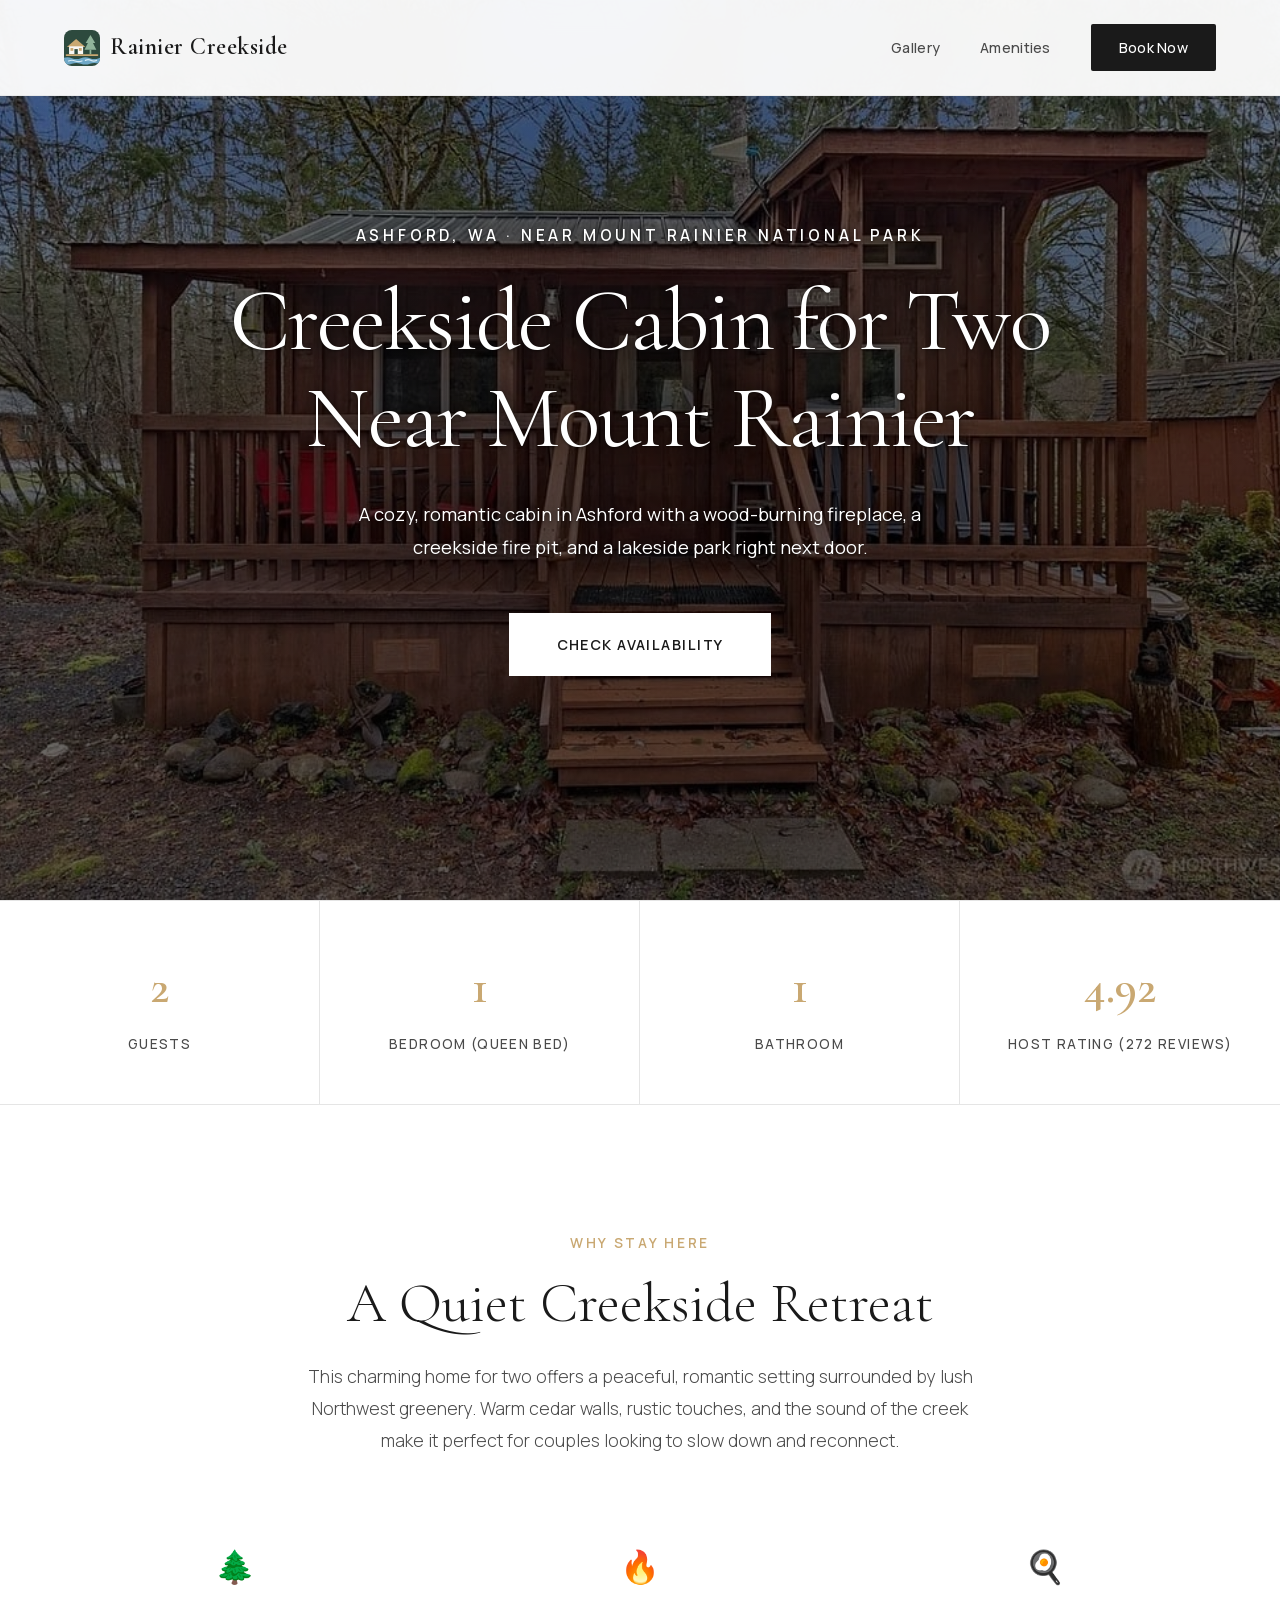
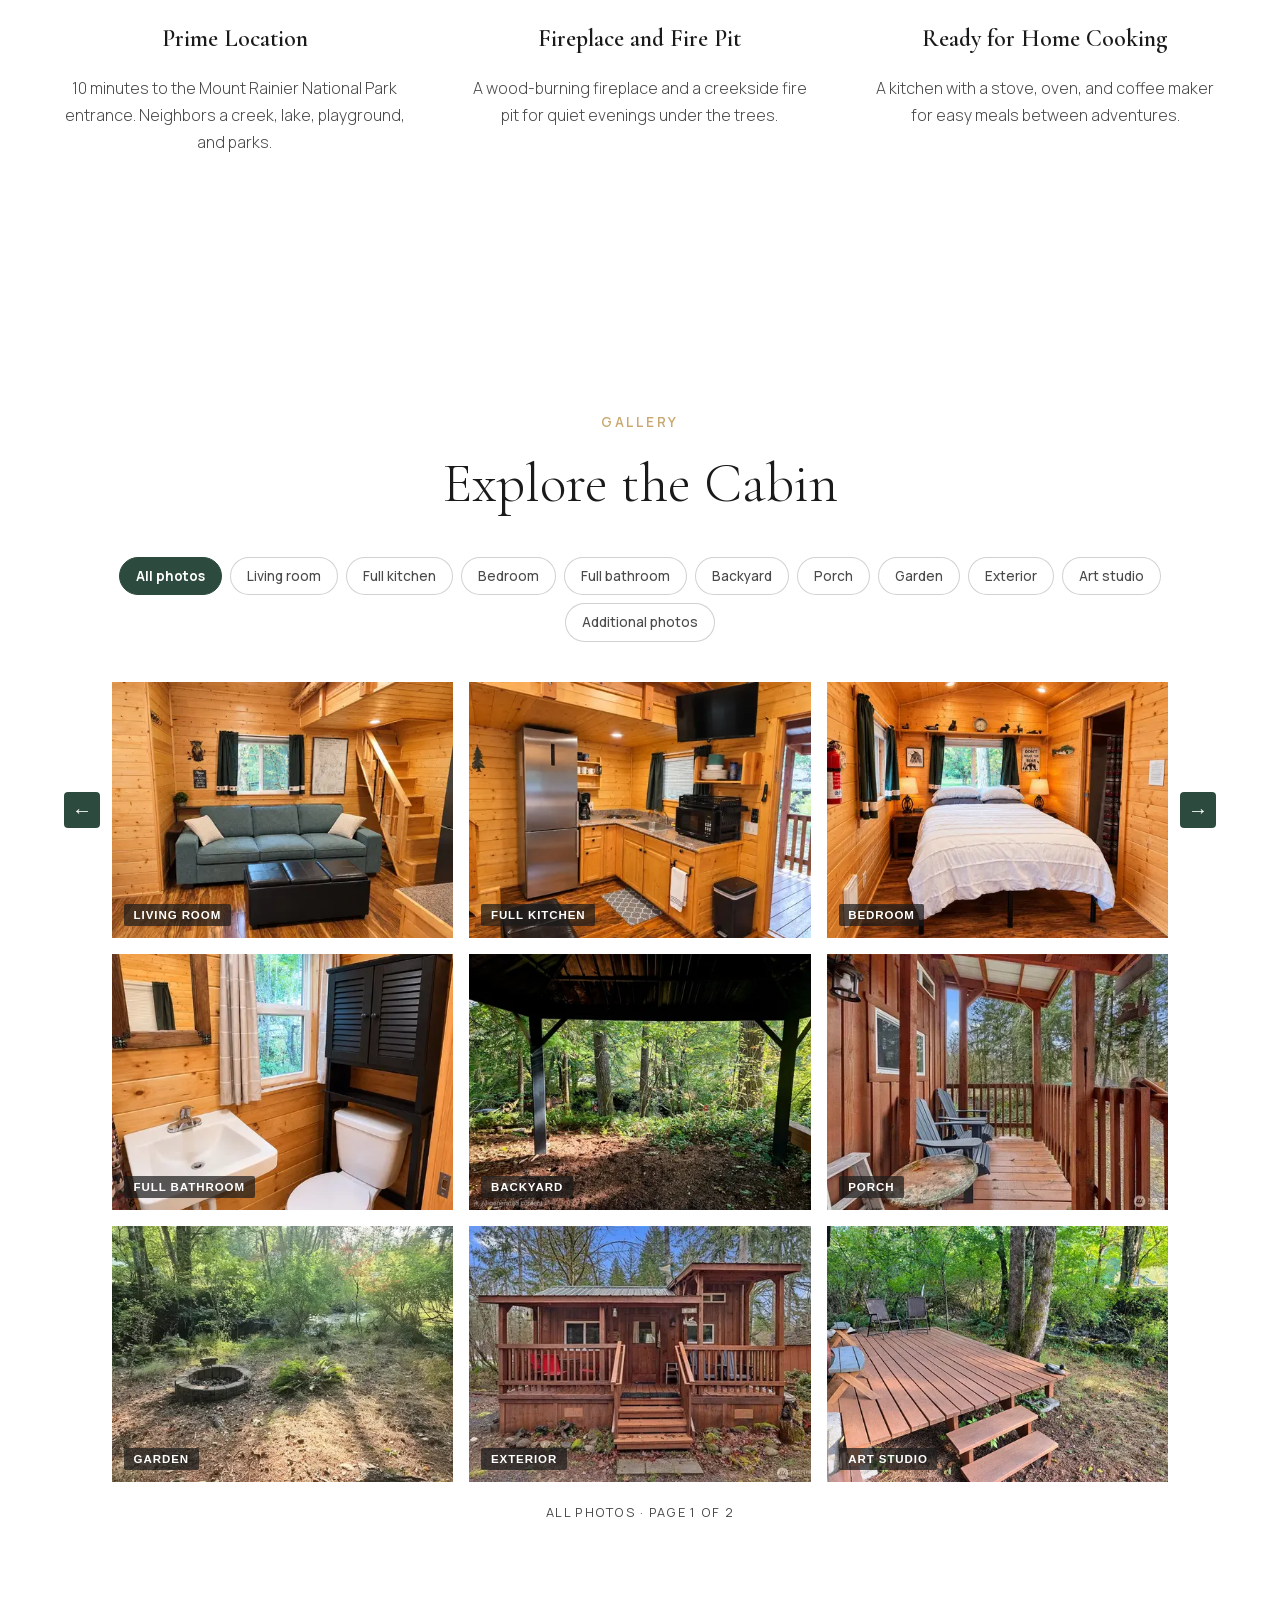
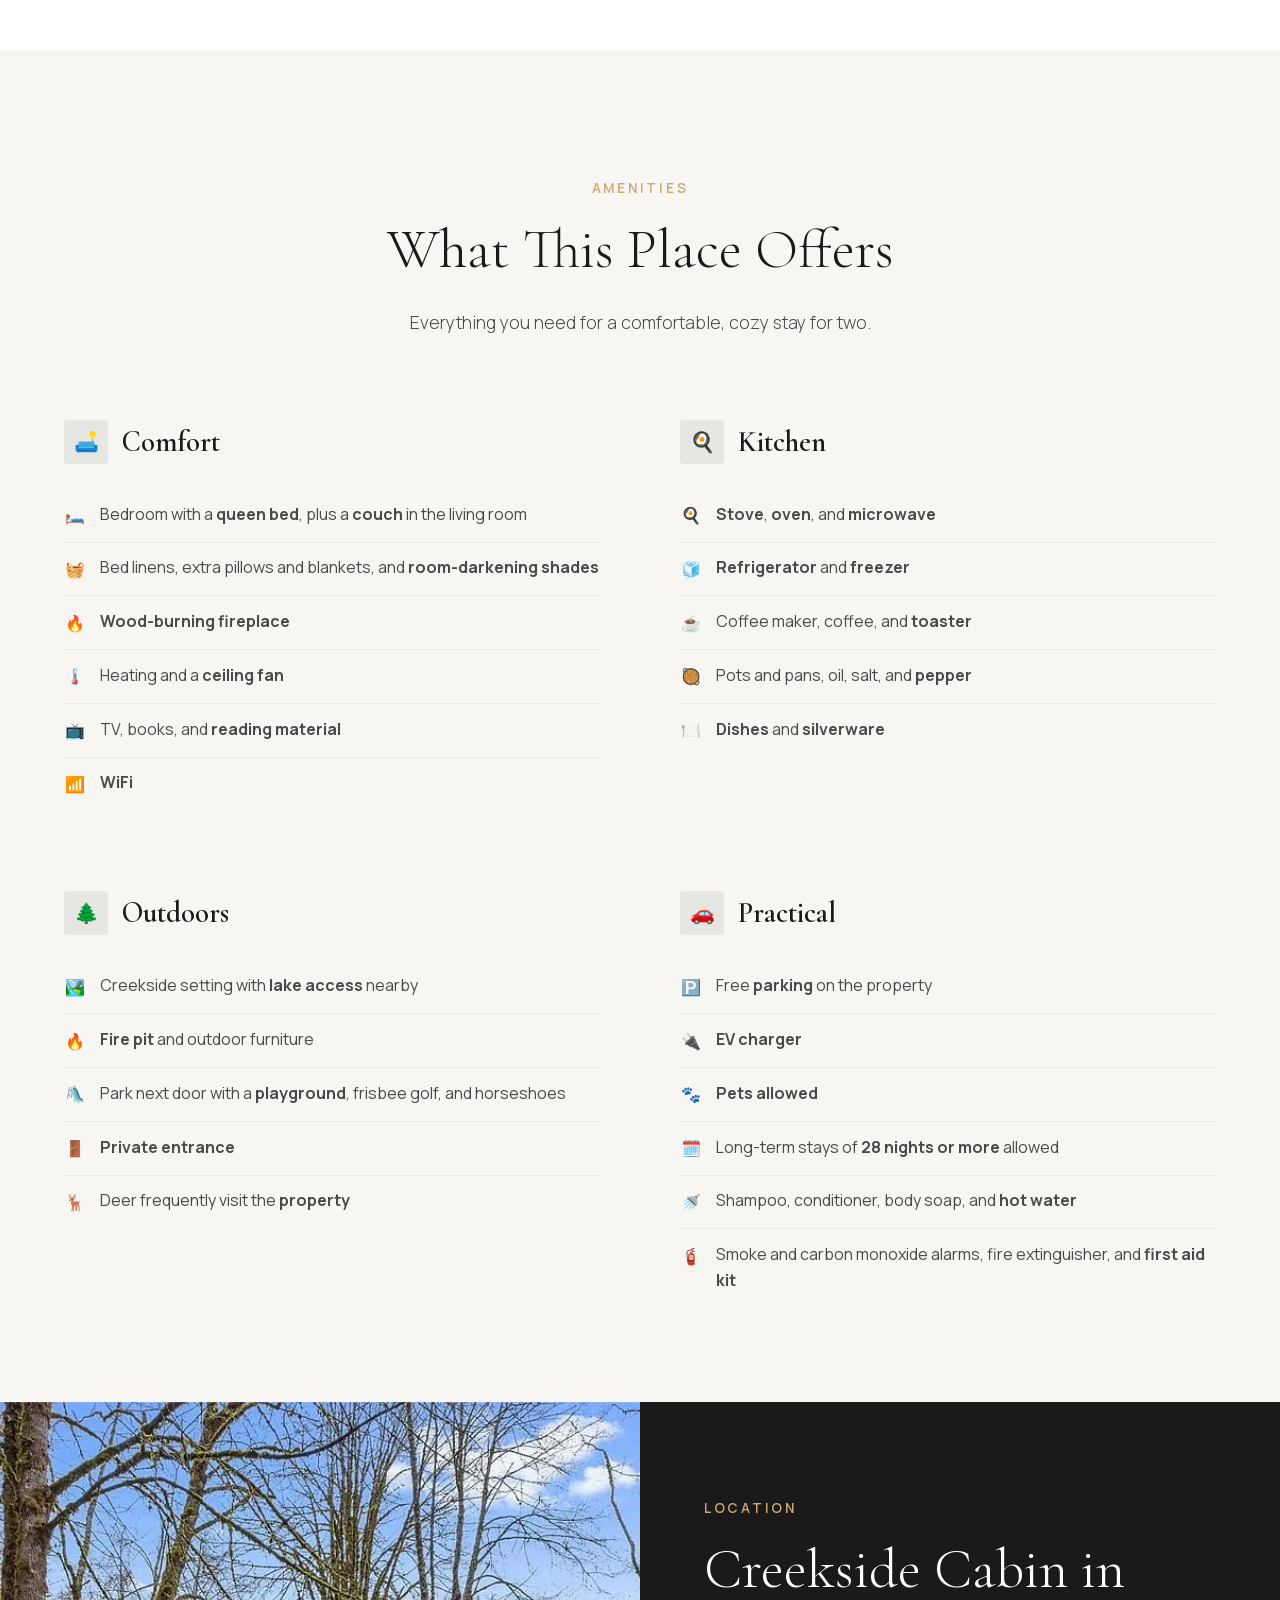
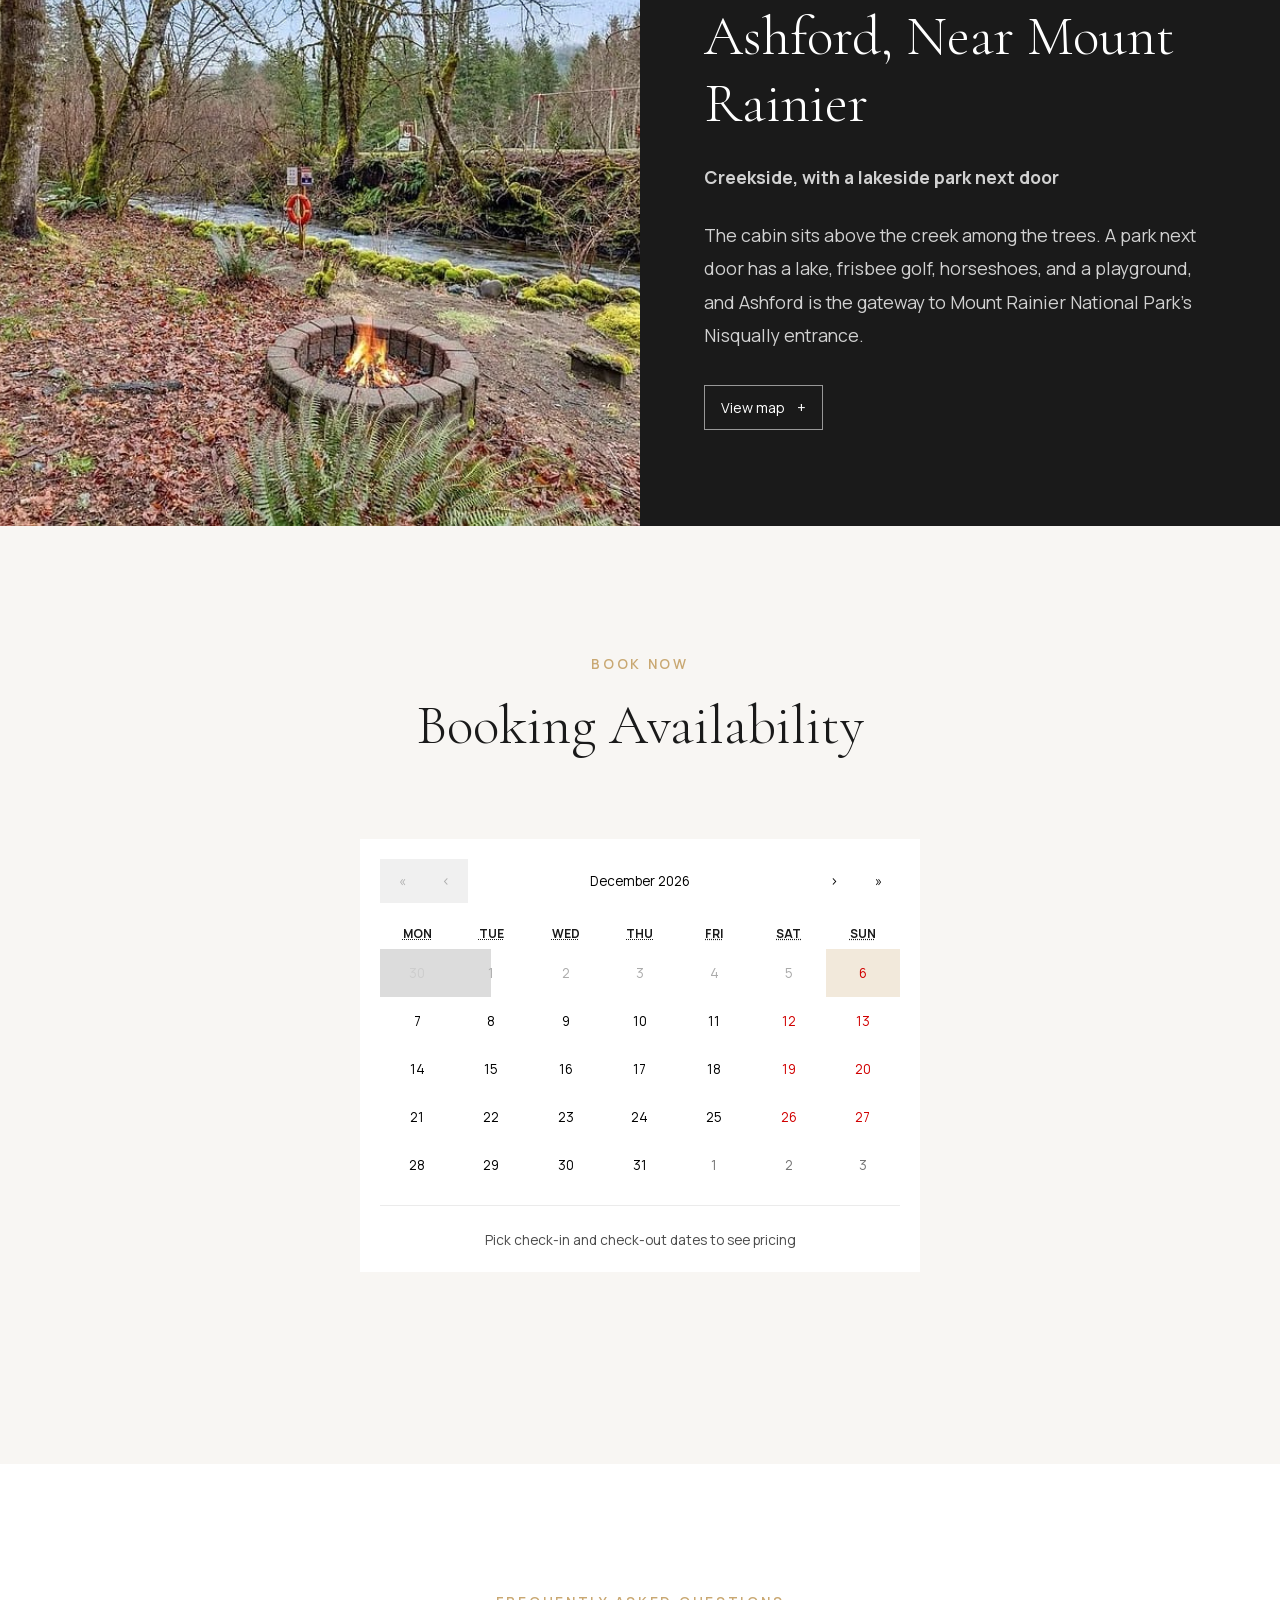
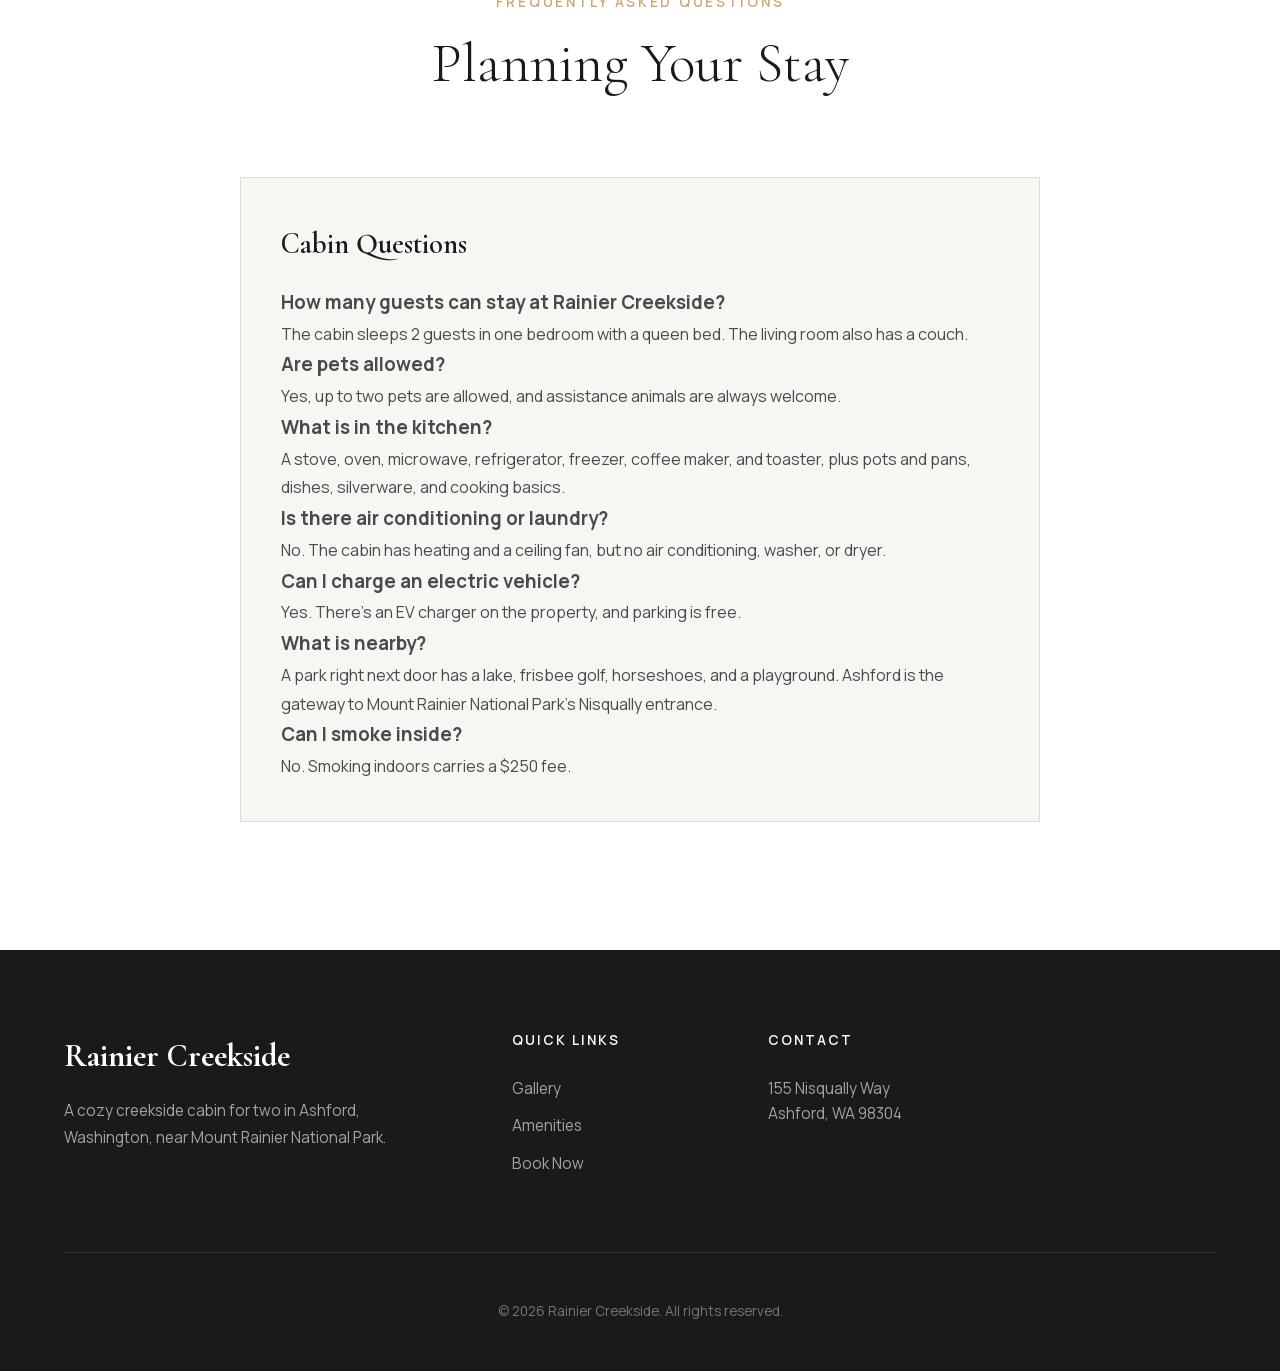
==== commit 2255e77a: "Deploy cozy-rainier-cabin from c590d67" ====
--- a/index.html
+++ b/index.html
@@ -1 +1 @@
-<!DOCTYPE html><html lang="en" class="__variable_5657ee __variable_369f12"><head><meta charSet="utf-8"/><meta name="viewport" content="width=device-width, initial-scale=1"/><link rel="preload" href="/_next/static/media/7b89a4fd5e90ede0-s.p.woff2" as="font" crossorigin="" type="font/woff2"/><link rel="preload" href="/_next/static/media/8760c4774489e4ba-s.p.woff2" as="font" crossorigin="" type="font/woff2"/><link rel="preload" as="image" imageSrcSet="/images/hero.jpg 1024w" imageSizes="max(100vw, 133vh)" fetchPriority="high"/><link rel="preload" as="image" href="/images/favicon/favicon.svg"/><link rel="stylesheet" href="/_next/static/css/5ee462afc9e0bb34.css" data-precedence="next"/><link rel="stylesheet" href="/_next/static/css/819be9d33cf9ef66.css" data-precedence="next"/><link rel="preload" as="script" fetchPriority="low" href="/_next/static/chunks/webpack-5429a3caabec1493.js"/><script src="/_next/static/chunks/4bd1b696-92152b0f5947070d.js" async=""></script><script src="/_next/static/chunks/794-cad9e8ec854cc25a.js" async=""></script><script src="/_next/static/chunks/main-app-9ddc0f62f40ccf0b.js" async=""></script><script src="/_next/static/chunks/397-9a6749981353f5f8.js" async=""></script><script src="/_next/static/chunks/app/page-34a6bd52716c2b2e.js" async=""></script><meta name="theme-color" content="#1a1a1a"/><title>Rainier Creekside | Creekside Cabin for Two in Ashford, WA</title><meta name="description" content="A creekside cabin for two in Ashford, WA, near Mount Rainier National Park, with a wood-burning fireplace, creekside fire pit, full kitchen, EV charger, and a lakeside park next door."/><link rel="manifest" href="/images/favicon/site.webmanifest?v=668d40f0"/><meta name="robots" content="index, follow"/><link rel="canonical" href="https://rainier-creekside.com"/><meta property="og:title" content="Rainier Creekside | Creekside Cabin for Two in Ashford, WA"/><meta property="og:description" content="A creekside cabin for two in Ashford, WA, near Mount Rainier National Park, with a wood-burning fireplace, creekside fire pit, full kitchen, EV charger, and a lakeside park next door."/><meta property="og:url" content="https://rainier-creekside.com"/><meta property="og:site_name" content="Rainier Creekside"/><meta property="og:image" content="https://rainier-creekside.com/images/hero.jpg"/><meta property="og:image:alt" content="Rainier Creekside, a creekside cabin for two in Ashford, Washington"/><meta property="og:type" content="website"/><meta name="twitter:card" content="summary_large_image"/><meta name="twitter:title" content="Rainier Creekside | Creekside Cabin for Two in Ashford, WA"/><meta name="twitter:description" content="A creekside cabin for two in Ashford, WA, near Mount Rainier National Park, with a wood-burning fireplace, creekside fire pit, full kitchen, EV charger, and a lakeside park next door."/><meta name="twitter:image" content="https://rainier-creekside.com/images/hero.jpg"/><link rel="icon" href="/images/favicon/favicon.svg?v=87b5ef11" type="image/svg+xml"/><link rel="icon" href="/images/favicon/favicon-32x32.png?v=e275214e" sizes="32x32" type="image/png"/><link rel="icon" href="/images/favicon/favicon-16x16.png?v=1ad3188e" sizes="16x16" type="image/png"/><link rel="apple-touch-icon" href="/images/favicon/apple-touch-icon.png?v=59c61fb7" sizes="180x180"/><meta name="next-size-adjust" content=""/><script src="/_next/static/chunks/polyfills-42372ed130431b0a.js" noModule=""></script></head><body id="top"><div hidden=""><!--$--><!--/$--></div><script type="application/ld+json">{"@context":"https://schema.org","@type":"VacationRental","@id":"https://rainier-creekside.com/#rental","identifier":"cozy-rainier-cabin-ashford-wa","name":"Rainier Creekside","url":"https://rainier-creekside.com/","description":"Creekside cabin for two in Ashford, Washington, near Mount Rainier National Park. One bedroom with a queen bed, a wood-burning fireplace, a creekside fire pit, a full kitchen, and a park with lake access next door.","image":["https://rainier-creekside.com/images/hero.jpg","https://rainier-creekside.com/images/airbnb_images/69639ead455fd205.jpg","https://rainier-creekside.com/images/airbnb_images/ac8d33a7fdc95868.jpg","https://rainier-creekside.com/images/airbnb_images/29604824732b1b67.jpg","https://rainier-creekside.com/images/airbnb_images/d375edbbcc097e3f.jpg","https://rainier-creekside.com/images/airbnb_images/405b50fabfc11b9f.jpg","https://rainier-creekside.com/images/airbnb_images/0d5b3fbe645749ff.jpg","https://rainier-creekside.com/images/airbnb_images/71e845ea180c41db.jpg","https://rainier-creekside.com/images/airbnb_images/faf384b223ccefe9.jpg","https://rainier-creekside.com/images/airbnb_images/66aab78be581da1c.jpg","https://rainier-creekside.com/images/airbnb_images/21fc7f07b2e40d9b.jpg","https://rainier-creekside.com/images/airbnb_images/b7f5f4384d400899.jpg"],"address":{"@type":"PostalAddress","streetAddress":"155 Nisqually Way","addressLocality":"Ashford","addressRegion":"WA","postalCode":"98304","addressCountry":"US"},"latitude":46.73678,"longitude":-121.987989,"geo":{"@type":"GeoCoordinates","latitude":46.73678,"longitude":-121.987989},"containsPlace":{"@type":"Accommodation","additionalType":"EntirePlace","occupancy":{"@type":"QuantitativeValue","maxValue":2},"numberOfBedrooms":1,"numberOfBathroomsTotal":1,"bed":{"@type":"BedDetails","numberOfBeds":1},"petsAllowed":true,"amenityFeature":[{"@type":"LocationFeatureSpecification","name":"Waterfront","value":true},{"@type":"LocationFeatureSpecification","name":"Lake access","value":true},{"@type":"LocationFeatureSpecification","name":"Fire pit","value":true},{"@type":"LocationFeatureSpecification","name":"Fireplace","value":true},{"@type":"LocationFeatureSpecification","name":"Kitchen","value":true},{"@type":"LocationFeatureSpecification","name":"Wifi","value":true},{"@type":"LocationFeatureSpecification","name":"EV charger","value":true},{"@type":"LocationFeatureSpecification","name":"Free parking","value":true}]},"sameAs":["https://www.airbnb.com/rooms/1744627445043617491"]}</script><script type="application/ld+json">{"@context":"https://schema.org","@type":"FAQPage","mainEntity":[{"@type":"Question","name":"How many guests can stay at Rainier Creekside?","acceptedAnswer":{"@type":"Answer","text":"The cabin sleeps 2 guests in one bedroom with a queen bed. The living room also has a couch."}},{"@type":"Question","name":"Are pets allowed?","acceptedAnswer":{"@type":"Answer","text":"Yes, up to two pets are allowed, and assistance animals are always welcome."}},{"@type":"Question","name":"What is in the kitchen?","acceptedAnswer":{"@type":"Answer","text":"A stove, oven, microwave, refrigerator, freezer, coffee maker, and toaster, plus pots and pans, dishes, silverware, and cooking basics."}},{"@type":"Question","name":"Is there air conditioning or laundry?","acceptedAnswer":{"@type":"Answer","text":"No. The cabin has heating and a ceiling fan, but no air conditioning, washer, or dryer."}},{"@type":"Question","name":"Can I charge an electric vehicle?","acceptedAnswer":{"@type":"Answer","text":"Yes. There's an EV charger on the property, and parking is free."}},{"@type":"Question","name":"What is nearby?","acceptedAnswer":{"@type":"Answer","text":"A park right next door has a lake, frisbee golf, horseshoes, and a playground. Ashford is the gateway to Mount Rainier National Park's Nisqually entrance."}},{"@type":"Question","name":"Can I smoke inside?","acceptedAnswer":{"@type":"Answer","text":"No. Smoking indoors carries a $250 fee."}}]}</script><nav id="nav"><a class="logo" href="#top" aria-label="Return to the top of Rainier Creekside"><img class="logo-icon" src="/images/favicon/favicon.svg" alt="Rainier Creekside icon"/><span class="logo-text">Rainier Creekside</span></a><button class="mobile-nav-toggle" type="button" aria-expanded="false" aria-controls="primary-navigation" aria-label="Open navigation">☰</button><div class="nav-links" id="primary-navigation"><a href="#gallery">Gallery</a><a href="#amenities">Amenities</a><a href="#availability" class="nav-cta">Book Now</a></div></nav><section class="hero"><img src="/images/hero.jpg" srcSet="/images/hero.jpg 1024w" sizes="max(100vw, 133vh)" fetchPriority="high" alt="Rainier Creekside among the trees in Ashford, Washington" class="hero-image"/><div class="hero-overlay"></div><div class="hero-content"><div class="hero-subtitle">Ashford, WA · Near Mount Rainier National Park</div><h1>Creekside Cabin for Two Near Mount Rainier</h1><p class="hero-description">A cozy, romantic cabin in Ashford with a wood-burning fireplace, a creekside fire pit, and a lakeside park right next door.</p><a href="#availability" class="hero-cta">Check Availability</a></div></section><div class="stats" style="--stat-columns:4"><div class="stat"><div class="stat-number">2</div><div class="stat-label">Guests</div></div><div class="stat"><div class="stat-number">1</div><div class="stat-label">Bedroom (queen bed)</div></div><div class="stat"><div class="stat-number">1</div><div class="stat-label">Bathroom</div></div><div class="stat"><div class="stat-number">4.92</div><div class="stat-label">Host rating (272 reviews)</div></div></div><section class="section"><div class="section-header"><div class="section-tag">Why Stay Here</div><h2 class="section-title">A Quiet Creekside Retreat</h2><p class="section-description">This charming home for two offers a peaceful, romantic setting surrounded by lush Northwest greenery. Warm cedar walls, rustic touches, and the sound of the creek make it perfect for couples looking to slow down and reconnect.</p></div><div class="features-grid"><div class="feature"><div class="feature-icon">🌲</div><h3>Prime Location</h3><p>10 minutes to the Mount Rainier National Park entrance. Neighbors a creek, lake, playground, and parks.</p></div><div class="feature"><div class="feature-icon">🔥</div><h3>Fireplace and Fire Pit</h3><p>A wood-burning fireplace and a creekside fire pit for quiet evenings under the trees.</p></div><div class="feature"><div class="feature-icon">🍳</div><h3>Ready for Home Cooking</h3><p>A kitchen with a stove, oven, and coffee maker for easy meals between adventures.</p></div></div></section><section class="section" id="gallery"><div class="section-header"><div class="section-tag">Gallery</div><h2 class="section-title">Explore the Cabin</h2></div><div id="photo-gallery"><div class="gallery-filters" role="group" aria-label="Filter photos by room"><button class="gallery-filter gallery-filter-all" type="button" aria-pressed="true">All photos</button><button class="gallery-filter" type="button" aria-pressed="false">Living room</button><button class="gallery-filter" type="button" aria-pressed="false">Full kitchen</button><button class="gallery-filter" type="button" aria-pressed="false">Bedroom</button><button class="gallery-filter" type="button" aria-pressed="false">Full bathroom</button><button class="gallery-filter" type="button" aria-pressed="false">Backyard</button><button class="gallery-filter" type="button" aria-pressed="false">Porch</button><button class="gallery-filter" type="button" aria-pressed="false">Garden</button><button class="gallery-filter" type="button" aria-pressed="false">Exterior</button><button class="gallery-filter" type="button" aria-pressed="false">Art studio</button><button class="gallery-filter" type="button" aria-pressed="false">Additional photos</button></div><div class="gallery-carousel"><button class="review-nav" type="button" aria-label="Previous photos" title="Previous photos">←</button><div class="gallery-grid"><button class="gallery-item" type="button" aria-label="View full-size photo: Unwind on the plush teal sofa after exploring all day. Floor-to-ceiling wood paneling, rich hardwood floors, and an exposed log beam offer a comforting rustic feel, while a sturdy wooden staircase leads to an inviting loft, maximizing space."><img src="/images/airbnb_thumbnails/69639ead455fd205-480.webp" srcSet="/images/airbnb_thumbnails/69639ead455fd205-480.webp 480w, /images/airbnb_thumbnails/69639ead455fd205-800.webp 800w" sizes="(max-width: 768px) 90vw, (max-width: 1024px) 45vw, min(30vw, 490px)" alt="Unwind on the plush teal sofa after exploring all day. Floor-to-ceiling wood paneling, rich hardwood floors, and an exposed log beam offer a comforting rustic feel, while a sturdy wooden staircase leads to an inviting loft, maximizing space." loading="lazy" decoding="async"/><span class="gallery-item-room">Living room</span></button><button class="gallery-item" type="button" aria-label="View full-size photo: Cook in a charming rustic kitchen with warm wood paneling, durable counters, and a large stainless steel fridge. Enjoy conveniences like a coffee maker, microwave, and a mounted TV to entertain you while you prep meals."><img src="/images/airbnb_thumbnails/ac8d33a7fdc95868-480.webp" srcSet="/images/airbnb_thumbnails/ac8d33a7fdc95868-480.webp 480w, /images/airbnb_thumbnails/ac8d33a7fdc95868-800.webp 800w" sizes="(max-width: 768px) 90vw, (max-width: 1024px) 45vw, min(30vw, 490px)" alt="Cook in a charming rustic kitchen with warm wood paneling, durable counters, and a large stainless steel fridge. Enjoy conveniences like a coffee maker, microwave, and a mounted TV to entertain you while you prep meals." loading="lazy" decoding="async"/><span class="gallery-item-room">Full kitchen</span></button><button class="gallery-item" type="button" aria-label="View full-size photo: Wake up to the nature views in this warm, wood-paneled bedroom. Sleep easy with blackout curtains for a truly restful retreat. A large ceiling fan paired with windows can bring in the fresh air when you need it."><img src="/images/airbnb_thumbnails/29604824732b1b67-480.webp" srcSet="/images/airbnb_thumbnails/29604824732b1b67-480.webp 480w, /images/airbnb_thumbnails/29604824732b1b67-800.webp 800w" sizes="(max-width: 768px) 90vw, (max-width: 1024px) 45vw, min(30vw, 490px)" alt="Wake up to the nature views in this warm, wood-paneled bedroom. Sleep easy with blackout curtains for a truly restful retreat. A large ceiling fan paired with windows can bring in the fresh air when you need it." loading="lazy" decoding="async"/><span class="gallery-item-room">Bedroom</span></button><button class="gallery-item" type="button" aria-label="View full-size photo: Bathroom is compact but highly functional, featuring handy storage and a bright window. We look forward to bringing exciting upgrades to this space in the coming months to enhance your stay!"><img src="/images/airbnb_thumbnails/d375edbbcc097e3f-480.webp" srcSet="/images/airbnb_thumbnails/d375edbbcc097e3f-480.webp 480w, /images/airbnb_thumbnails/d375edbbcc097e3f-768.webp 768w" sizes="(max-width: 768px) 90vw, (max-width: 1024px) 45vw, min(30vw, 490px)" alt="Bathroom is compact but highly functional, featuring handy storage and a bright window. We look forward to bringing exciting upgrades to this space in the coming months to enhance your stay!" loading="lazy" decoding="async"/><span class="gallery-item-room">Full bathroom</span></button><button class="gallery-item" type="button" aria-label="View full-size photo: Backyard"><img src="/images/airbnb_thumbnails/0d5b3fbe645749ff-480.webp" srcSet="/images/airbnb_thumbnails/0d5b3fbe645749ff-480.webp 480w, /images/airbnb_thumbnails/0d5b3fbe645749ff-800.webp 800w" sizes="(max-width: 768px) 90vw, (max-width: 1024px) 45vw, min(30vw, 490px)" alt="Backyard at Rainier Creekside" loading="lazy" decoding="async"/><span class="gallery-item-room">Backyard</span></button><button class="gallery-item" type="button" aria-label="View full-size photo: Relax on the covered wooden deck featuring two classic Adirondack chairs, a rustic table, and a dining table with 4 seats (not pictured). It&#x27;s the perfect spot to sip your morning coffee while taking in the serene forest views and antlered visitors!"><img src="/images/airbnb_thumbnails/66aab78be581da1c-480.webp" srcSet="/images/airbnb_thumbnails/66aab78be581da1c-480.webp 480w, /images/airbnb_thumbnails/66aab78be581da1c-800.webp 800w" sizes="(max-width: 768px) 90vw, (max-width: 1024px) 45vw, min(30vw, 490px)" alt="Relax on the covered wooden deck featuring two classic Adirondack chairs, a rustic table, and a dining table with 4 seats (not pictured). It&#x27;s the perfect spot to sip your morning coffee while taking in the serene forest views and antlered visitors!" loading="lazy" decoding="async"/><span class="gallery-item-room">Porch</span></button><button class="gallery-item" type="button" aria-label="View full-size photo: Firepit next to the creek with chairs that can be moved from the porch by this firepit"><img src="/images/airbnb_thumbnails/ad18bc3e4bbdc55e-480.webp" srcSet="/images/airbnb_thumbnails/ad18bc3e4bbdc55e-480.webp 480w, /images/airbnb_thumbnails/ad18bc3e4bbdc55e-800.webp 800w" sizes="(max-width: 768px) 90vw, (max-width: 1024px) 45vw, min(30vw, 490px)" alt="Firepit next to the creek with chairs that can be moved from the porch by this firepit" loading="lazy" decoding="async"/><span class="gallery-item-room">Garden</span></button><button class="gallery-item" type="button" aria-label="View full-size photo: Front porch has plenty of room to spread out. Including a dining table and four (4) chairs as well as two (2) lounge chairs"><img src="/images/airbnb_thumbnails/8380d3e7dbbf0c12-480.webp" srcSet="/images/airbnb_thumbnails/8380d3e7dbbf0c12-480.webp 480w, /images/airbnb_thumbnails/8380d3e7dbbf0c12-800.webp 800w" sizes="(max-width: 768px) 90vw, (max-width: 1024px) 45vw, min(30vw, 490px)" alt="Front porch has plenty of room to spread out. Including a dining table and four (4) chairs as well as two (2) lounge chairs" loading="lazy" decoding="async"/><span class="gallery-item-room">Exterior</span></button><button class="gallery-item" type="button" aria-label="View full-size photo: Art studio"><img src="/images/airbnb_thumbnails/5ea16697845281b9-480.webp" srcSet="/images/airbnb_thumbnails/5ea16697845281b9-480.webp 480w, /images/airbnb_thumbnails/5ea16697845281b9-800.webp 800w" sizes="(max-width: 768px) 90vw, (max-width: 1024px) 45vw, min(30vw, 490px)" alt="Art studio at Rainier Creekside" loading="lazy" decoding="async"/><span class="gallery-item-room">Art studio</span></button></div><button class="review-nav" type="button" aria-label="Next photos" title="Next photos">→</button></div><p class="gallery-page-status" aria-live="polite">All photos · Page 1 of 2</p><dialog class="photo-lightbox" aria-label="Photo"><button class="photo-lightbox-close" type="button" aria-label="Close photo">×</button></dialog></div></section><section class="section amenities" id="amenities"><div class="section-header"><div class="section-tag">Amenities</div><h2 class="section-title">What This Place Offers</h2><p class="section-description">Everything you need for a comfortable, cozy stay for two.</p></div><div class="amenities-grid"><div class="amenity-category"><h3><span class="amenity-category-icon" aria-hidden="true">🛋️</span>Comfort</h3><ul class="amenity-list"><li><span class="amenity-item-icon" aria-hidden="true">🛏️</span><span>Bedroom with a <strong>queen bed</strong>, plus a <strong>couch</strong> in the living room</span></li><li><span class="amenity-item-icon" aria-hidden="true">🧺</span><span>Bed linens, extra pillows and blankets, and <strong>room-darkening shades</strong></span></li><li><span class="amenity-item-icon" aria-hidden="true">🔥</span><span><strong>Wood-burning fireplace</strong></span></li><li><span class="amenity-item-icon" aria-hidden="true">🌡️</span><span>Heating and a <strong>ceiling fan</strong></span></li><li><span class="amenity-item-icon" aria-hidden="true">📺</span><span>TV, books, and <strong>reading material</strong></span></li><li><span class="amenity-item-icon" aria-hidden="true">📶</span><span><strong>WiFi</strong></span></li></ul></div><div class="amenity-category"><h3><span class="amenity-category-icon" aria-hidden="true">🍳</span>Kitchen</h3><ul class="amenity-list"><li><span class="amenity-item-icon" aria-hidden="true">🍳</span><span><strong>Stove</strong>, <strong>oven</strong>, and <strong>microwave</strong></span></li><li><span class="amenity-item-icon" aria-hidden="true">🧊</span><span><strong>Refrigerator</strong> and <strong>freezer</strong></span></li><li><span class="amenity-item-icon" aria-hidden="true">☕</span><span>Coffee maker, coffee, and <strong>toaster</strong></span></li><li><span class="amenity-item-icon" aria-hidden="true">🥘</span><span>Pots and pans, oil, salt, and <strong>pepper</strong></span></li><li><span class="amenity-item-icon" aria-hidden="true">🍽️</span><span><strong>Dishes</strong> and <strong>silverware</strong></span></li></ul></div><div class="amenity-category"><h3><span class="amenity-category-icon" aria-hidden="true">🌲</span>Outdoors</h3><ul class="amenity-list"><li><span class="amenity-item-icon" aria-hidden="true">🏞️</span><span>Creekside setting with <strong>lake access</strong> nearby</span></li><li><span class="amenity-item-icon" aria-hidden="true">🔥</span><span><strong>Fire pit</strong> and outdoor furniture</span></li><li><span class="amenity-item-icon" aria-hidden="true">🛝</span><span>Park next door with a <strong>playground</strong>, frisbee golf, and horseshoes</span></li><li><span class="amenity-item-icon" aria-hidden="true">🚪</span><span><strong>Private entrance</strong></span></li><li><span class="amenity-item-icon" aria-hidden="true">🦌</span><span>Deer frequently visit the <strong>property</strong></span></li></ul></div><div class="amenity-category"><h3><span class="amenity-category-icon" aria-hidden="true">🚗</span>Practical</h3><ul class="amenity-list"><li><span class="amenity-item-icon" aria-hidden="true">🅿️</span><span>Free <strong>parking</strong> on the property</span></li><li><span class="amenity-item-icon" aria-hidden="true">🔌</span><span><strong>EV charger</strong></span></li><li><span class="amenity-item-icon" aria-hidden="true">🐾</span><span><strong>Pets allowed</strong></span></li><li><span class="amenity-item-icon" aria-hidden="true">🗓️</span><span>Long-term stays of <strong>28 nights or more</strong> allowed</span></li><li><span class="amenity-item-icon" aria-hidden="true">🚿</span><span>Shampoo, conditioner, body soap, and <strong>hot water</strong></span></li><li><span class="amenity-item-icon" aria-hidden="true">🧯</span><span>Smoke and carbon monoxide alarms, fire extinguisher, and <strong>first aid kit</strong></span></li></ul></div></div><div class="highlight-section"><div class="highlight-image"><img src="/images/location.jpg" width="1024" height="682" loading="lazy" decoding="async" alt="Creekside setting at Rainier Creekside in Ashford, Washington"/></div><div class="highlight-content"><div class="section-tag">Location</div><h2 class="section-title">Creekside Cabin in Ashford, Near Mount Rainier</h2><p><strong>Creekside, with a lakeside park next door</strong></p><p>The cabin sits above the creek among the trees. A park next door has a lake, frisbee golf, horseshoes, and a playground, and Ashford is the gateway to Mount Rainier National Park&#x27;s Nisqually entrance.</p><details class="location-map"><summary>View map</summary><iframe src="https://www.google.com/maps?output=embed&amp;saddr=155%20Nisqually%20Way%2C%20Ashford%20WA&amp;daddr=Nisqually%20Entrance%2C%20Mount%20Rainier%20National%20Park%2C%20WA" title="Map from 155 Nisqually Way, Ashford WA 98304 to Nisqually Entrance, Mount Rainier National Park" loading="lazy" referrerPolicy="no-referrer-when-downgrade"></iframe><a class="location-map-directions" href="https://www.google.com/maps/dir/?api=1&amp;origin=155%20Nisqually%20Way%2C%20Ashford%20WA%2098304&amp;destination=Nisqually%20Entrance%2C%20Mount%20Rainier%20National%20Park%2C%20WA" target="_blank" rel="noopener noreferrer">Open directions in Google Maps</a></details></div></div></section><section class="availability-section-wrap" id="availability"><div class="availability-section"><div class="section-header"><div class="section-tag">Book Now</div><h2 class="section-title">Booking Availability</h2></div><div id="availability-calendar" class="availability-calendar"><p class="availability-status">Loading availability...</p></div></div></section><section class="section" id="faq"><div class="section-header"><div class="section-tag">Frequently Asked Questions</div><h2 class="section-title">Planning Your Stay</h2></div><div class="booking-details faq-details"><h3 class="booking-details-title">Cabin Questions</h3><h3>How many guests can stay at Rainier Creekside?</h3><p>The cabin sleeps 2 guests in one bedroom with a queen bed. The living room also has a couch.</p><h3>Are pets allowed?</h3><p>Yes, up to two pets are allowed, and assistance animals are always welcome.</p><h3>What is in the kitchen?</h3><p>A stove, oven, microwave, refrigerator, freezer, coffee maker, and toaster, plus pots and pans, dishes, silverware, and cooking basics.</p><h3>Is there air conditioning or laundry?</h3><p>No. The cabin has heating and a ceiling fan, but no air conditioning, washer, or dryer.</p><h3>Can I charge an electric vehicle?</h3><p>Yes. There&#x27;s an EV charger on the property, and parking is free.</p><h3>What is nearby?</h3><p>A park right next door has a lake, frisbee golf, horseshoes, and a playground. Ashford is the gateway to Mount Rainier National Park&#x27;s Nisqually entrance.</p><h3>Can I smoke inside?</h3><p>No. Smoking indoors carries a $250 fee.</p></div></section><footer><div class="footer-grid"><div class="footer-brand"><h3>Rainier Creekside</h3><p>A cozy creekside cabin for two in Ashford, Washington, near Mount Rainier National Park.</p></div><div class="footer-section"><h4>Quick Links</h4><ul class="footer-links"><li><a href="#gallery">Gallery</a></li><li><a href="#amenities">Amenities</a></li><li><a href="#availability">Book Now</a></li></ul></div><div class="footer-section"><h4>Contact</h4><ul class="footer-links"><li><address class="footer-address"><a href="https://www.google.com/maps/search/?api=1&amp;query=46.73678%2C-121.987989" target="_blank" rel="noopener noreferrer">155 Nisqually Way<br/>Ashford, WA 98304</a></address></li></ul></div></div><div class="footer-bottom"><p>© <!-- -->2026<!-- --> <!-- -->Rainier Creekside<!-- -->. All rights reserved.</p></div></footer><!--$--><!--/$--><script src="/_next/static/chunks/webpack-5429a3caabec1493.js" id="_R_" async=""></script><script>(self.__next_f=self.__next_f||[]).push([0])</script><script>self.__next_f.push([1,"1:\"$Sreact.fragment\"\n2:I[7121,[],\"\"]\n3:I[4581,[],\"\"]\n12:I[7123,[],\"default\",1]\n:HL[\"/_next/static/media/7b89a4fd5e90ede0-s.p.woff2\",\"font\",{\"crossOrigin\":\"\",\"type\":\"font/woff2\"}]\n:HL[\"/_next/static/media/8760c4774489e4ba-s.p.woff2\",\"font\",{\"crossOrigin\":\"\",\"type\":\"font/woff2\"}]\n:HL[\"/_next/static/css/5ee462afc9e0bb34.css\",\"style\"]\n:HL[\"/_next/static/css/819be9d33cf9ef66.css\",\"style\"]\n4:T9cc,{\"@context\":\"https://schema.org\",\"@type\":\"VacationRental\",\"@id\":\"https://rainier-creekside.com/#rental\",\"identifier\":\"cozy-rainier-cabin-ashford-wa\",\"name\":\"Rainier Creekside\",\"url\":\"https://rainier-creekside.com/\",\"description\":\"Creekside cabin for two in Ashford, Washington, near Mount Rainier National Park. One bedroom with a queen bed, a wood-burning fireplace, a creekside fire pit, a full kitchen, and a park with lake access next door.\",\"image\":[\"https://rainier-creekside.com/images/hero.jpg\",\"https://rainier-creekside.com/images/airbnb_images/69639ead455fd205.jpg\",\"https://rainier-creekside.com/images/airbnb_images/ac8d33a7fdc95868.jpg\",\"https://rainier-creekside.com/images/airbnb_images/29604824732b1b67.jpg\",\"https://rainier-creekside.com/images/airbnb_images/d375edbbcc097e3f.jpg\",\"https://rainier-creekside.com/images/airbnb_images/405b50fabfc11b9f.jpg\",\"https://rainier-creekside.com/images/airbnb_images/0d5b3fbe645749ff.jpg\",\"https://rainier-creekside.com/images/airbnb_images/71e845ea180c41db.jpg\",\"https://rainier-creekside.com/images/airbnb_images/faf384b223ccefe9.jpg\",\"https://rainier-creekside.com/images/airbnb_images/66aab78be581da1c.jpg\",\"https://rainier-creekside.com/images/airbnb_images/21fc7f07b2e40d9b.jpg\",\"https://rainier-creekside.com/images/airbnb_images/b7f5f4384d400899.jpg\"],\"address\":{\"@type\":\"PostalAddress\",\"streetAddress\":\"155 Nisqually Way\",\"addressLocality\":\"Ashford\",\"addressRegion\":\"WA\",\"postalCode\":\"98304\",\"addressCountry\":\"US\"},\"latitude\":46.73678,\"longitude\":-121.987989,\"geo\":{\"@type\":\"GeoCoordinates\",\"latitude\":46.73678,\"longitude\":-121.987989},\"containsPlace\":{\"@type\":\"Accommodation\",\"additionalType\":\"EntirePlace\",\"occupancy\":{\"@type\":\"QuantitativeValue\",\"maxValue\":2},\"numberOfBedrooms\":1,\"numberOfBathroomsTotal\":1,\"bed\":{\"@type\":\"BedDetails\",\"numberOfBeds\":1},\"petsAllowed\":true,\"amenityFeature\":[{\"@type\":\"LocationFeatureSpecification\",\"name\":\"Waterfront\",\"value\":true},{\"@type\":\"LocationFeatureSpecification\",\"name\":\"Lake access\",\"value\":true},{\"@type\":\"LocationFeatureSpecification\",\"name\":\"Fire pit\",\"value\":true},{\"@type\":\"LocationFeatureSpecification\",\"name\":\"Fireplace\",\"value\":true},{\"@type\":\"LocationFeatureSpecification\",\"name\":\"Kitchen\",\"value\":true},{\"@type\":\"LocationFeatureSpecification\",\"name\":\"Wifi\",\"value\":true},{\"@type\":\"LocationFeatureSpecification\",\"name\":\"EV charger\",\"value\":true},{\"@type\":\"LocationFeatureSpecification\",\"name\":\"Free parking\",\"value\":true}]},\"sameAs\":[\"https://www.airbnb.com/rooms/1744627445043617491\"]}0:{\"P\":null,\"c\":[\"\",\"\"],\"q\":\"\",\"i\":false,\"f\":[[[\"\",{\"children\":[\"__PAGE__\",{},\"$undefined\",\"$undefined\",4608]},\"$undefined\",\"$undefined\",4624],[[\"$\",\"$1\",\"c\",{\"children\":[[[\"$\",\"link\",\"0\",{\"rel\":\"stylesheet\",\"href\":\"/_next/static/css/5ee462afc9e0bb34.css\",\"precedence\":\"next\",\"crossOrigin\":\"$undefined\",\"nonce\":\"$undefined\"}]],[\"$\",\"html\",null,{\"lang\":\"en\",\"className\":\"__variable_5657ee __variable_369f12\",\"children\":[\"$\",\"body\",null,{\"id\":\"top\",\"children\":[\"$\",\"$L2\",null,{\"parallelRouterKey\":\"children\",\"error\":\"$undefined\",\"errorStyles\":\"$undefined\",\"errorScripts\":\"$undefined\",\"template\":[\"$\",\"$L3\",null,{}],\"templateStyles\":\"$undefined\",\"templateScripts\":\"$undefined\",\"notFound\":[[\"$\",\"main\",null,{\"className\":\"not-found\",\"style\":{\"backgroundImage\":\"url('/images/hero.jpg')\"},\"children\":[\"$\",\"div\",null,{\"className\":\"not-found-card\",\"children\":[[\"$\",\"div\",null,{\"className\":\"section-tag\",\"children\":\"Page not found\"}],[\"$\",\"h1\",null,{\"children\":\"This trail doesn't lead anywhere\"}],[\"$\",\"p\",null,{\"children\":\"The page you're looking for doesn't exist. Head back to Rainier Creekside, a creekside cabin for two near Mount Rainier National Park.\"}],[\"$\",\"a\",null,{\"href\":\"/\",\"className\":\"hero-cta\",\"children\":\"Back to Rainier Creekside\"}]]}]}],[]],\"forbidden\":\"$undefined\",\"unauthorized\":\"$undefined\"}]}]}]]}],{\"children\":[[\"$\",\"$1\",\"c\",{\"children\":[[[\"$\",\"script\",null,{\"type\":\"application/ld+json\",\"dangerouslySetInnerHTML\":{\"__html\":\"$4\"}}],\"$L5\",\"$L6\",\"$L7\",\"$L8\",\"$L9\",\"$La\",\"$Lb\",false,\"$Lc\",\"$Ld\",\"$Le\"],[\"$Lf\"],\"$L10\"]}],{},null,false,null]},null,false,null],\"$L11\",false]],\"m\":\"$undefined\",\"G\":[\"$12\",[]],\"S\":true,\"h\":null,\"r\":\"$undefined\",\"s\":\"$undefined\",\"a\":\"$undefined\",\"l\":\"$undefined\",\"p\":\"$undefined\",\"d\":\"$undefined\",\"b\":\"Kkqvii4AHtyHJAusXXwhh\"}\n14:I[9650,[\"397\",\"static/chunks/397-9a6749981353f5f8.js\",\"974\",\"static/chunks/app/page-34a6bd52716c2b2e.js\"],\"default\"]\n15:I[5119,[\"397\",\"static/chunks/397-9a6749981353f5f8.js\",\"974\",\"static/chunks/app/page-34a6bd52716c2b2e.js\"],\"default\"]\n1e:I[3583,[\"397\",\"static/chunks/397-9a6749981353f5f8.js\",\"974\",\"static/chunks/app/page-34a6bd52716c2b2e.js\"],\"default\"]\n20:I[484,[],\"OutletBoundary\"]\n21:\"$Sreact.suspense\"\n23:I[484,[],\"ViewportBoundary\"]\n25:I[484,[],\"MetadataBoundary\"]\n:HL[\"/images/hero.jpg\",\"image\",{\"imageSrcSet\":\"/images/hero.jpg 1024w\",\"imageSizes\":\"max(100vw, 133vh)\",\"fetchPriority\":\"high\"}]\n13:T5a1,{\"@context\":\"https://schema.org\",\"@type\":\"FAQPage\",\"mainEntity\":[{\"@type\":\"Question\",\"name\":\"How many guests can stay at Rainier Creekside?\",\"acceptedAnswer\":{\"@type\":\"Answer\",\"text\":\"The cabin sleeps 2 guests in one bedroom with a queen bed. The living room also has a couch.\"}},{\"@type\":\"Question\",\"name\":\"Are pets allowed?\",\"acceptedAnswer\":{\"@type\":\"Answer\",\"text\":\"Yes, up to two pets are allowed, and assistance animals are always welcome.\"}},{\"@type\":\"Question\",\"name\":\"What is in the kitchen?\",\"acceptedAnswer\":{\"@type\":\"Answer\",\"text\":\"A stove, oven, microwave, refrigerator, freezer, coffee maker, and toaster, plus pots and pans, dishes, silverware, and cooking basics.\"}},{\"@type\":\"Question\",\"name\":\"Is there air conditioning or laundry?\",\"acceptedAnswer\":{\"@type\":\"Answer\",\"text\":\"No. The cabin has heating and a ceiling fan, but no air conditioning, washer, or dryer.\"}},{\"@type\":\"Question\",\"name\":\"Can I charge an electric vehicle?\",\"acceptedAnswer\":{\"@type\":\"Answer\",\"text\":\"Yes. There's an EV charger on the property, and parking is free.\"}},{\"@type\":\"Question\",\"name\":\"What is nearby?\",\"acceptedAnswer\":{\"@type\":\"Answer\",\"text\":\"A park right next door has a lake, frisbee golf, horseshoes, and a playground. Ashford is the gateway to Mount Rainier National Park's Nisqually entrance.\"}},{\"@type\":\"Question\",\"name\":\"Can I smoke inside?\",\"acceptedAnswer\":{\"@type\":\"Answer\",\"text\":\"No. Smoking indoors carries a $250 fee.\"}}]}5:[\"$\",\"script\",null,{\"type\":\"application/ld+json\",\"dangerouslySetInnerHTML\":{\"__html\":\"$13\"}}]\n6:[\"$\",\"$L14\",null,{\"siteName\":\"Rainier Creekside\",\"logo\":\"/images/favicon/favicon.svg\",\"instagram\":\"$undefined\",\"instagramIcon\":\"/images/instagram-icon.png\",\"showReviews\":false}]\n7:[\"$\",\"section\",null,{\"className\":\"hero\",\"children\":[[\"$\",\"img\",null,{\"src\":\"/images/hero.jpg\",\"srcSet\":\"/images/hero.jpg 1024w\",\"sizes\":\"max(100vw, 133vh)\",\"fetchPriority\":\"high\",\"alt\":\"Rainier Creekside among the trees in Ashford, Washington\",\"className\":\"hero-image\"}],[\"$\",\"div\",null,{\"className\":\"hero-overlay\"}],[\"$\",\"div\",null,{\"className\":\"hero-content\",\"children\":[[\"$\",\"div\",null,{\"className\":\"hero-subtitle\",\"children\":\"Ashford, WA · Near Mount Rainier National Park\"}],[\"$\",\"h1\",null,{\"children\":\"Creekside Cabin for Two Near Mount Rainier\"}],[\"$\",\"p\",null,{\"className\":\"hero-description\",\"children\":\"A cozy, romantic cabin in Ashford with a wood-burning fireplace, a creekside fire pit, and a lakeside park right next door.\"}],[\"$\",\"a\",null,{\"href\":\"#availability\",\"className\":\"hero-cta\",\"children\":\"Check Availability\"}]]}]]}]\n8:[\"$\",\"div\",null,{\"className\":\"stats\",\"style\":{\"--stat-columns\":4},\"children\":[[\"$\",\"div\",\"Guests\",{\"className\":\"stat\",\"children\":[[\"$\",\"div\",null,{\"className\":\"stat-number\",\"children\":\"2\"}],[\"$\",\"div\",null,{\"className\":\"stat-label\",\"children\":\"Guests\"}]]}],[\"$\",\"div\",\"Bedroom (queen bed)\",{\"className\":\"stat\",\"children\":[[\"$\",\"div\",null,{\"className\":\"stat-number\",\"children\":\"1\"}],[\"$\",\"div\",null,{\"className\":\"stat-label\",\"children\":\"Bedroom (queen bed)\"}]]}],[\"$\",\"div\",\"Bathroom\",{\"className\":\"stat\",\"children\":[[\"$\",\"div\",null,{\"className\":\"stat-number\",\"children\":\"1\"}],[\"$\",\"div\",null,{\"className\":\"stat-label\",\"children\":\"Bathroom\"}]]}],[\"$\",\"div\",\"Host rating (272 reviews)\",{\"className\":\"stat\",\"children\":[[\"$\",\"div\",null,{\"className\":\"stat-number\",\"children\":\"4.92\"}],[\"$\",\"div\",null,{\"className\":\"stat-label\",\"children\":\"Host rating (272 reviews)\"}]]}]]}]\n9:[\"$\",\"section\",null,{\"className\":\"section\",\"children\":[[\"$\",\"div\",null,{\"className\":\"section-header\",\"children\":[[\"$\",\"div\",null,{\"className\":\"section-tag\",\"children\":\"Why Stay Here\"}],[\"$\",\"h2\",null,{\"className\":\"section-title\",\"children\":\"A Quiet Creekside Retreat\"}],[\"$\",\"p\",null,{\"className\":\"section-description\",\"children\":\"This charming home for two offers a peaceful, romantic setting surrounded by lush Northwest greenery. Warm cedar walls, rustic touches, and the sound of the creek make it perfect for couples looking to slow down and reconnect.\"}]]}],[\"$\",\"div\",null,{\"className\":\"features-grid\",\"children\":[[\"$\",\"div\",\"Prime Location\",{\"className\":\"feature\",\"children\":[[\"$\",\"div\",null,{\"className\":\"feature-icon\",\"children\":\"🌲\"}],[\"$\",\"h3\",null,{\"children\":\"Prime Location\"}],[\"$\",\"p\",null,{\"children\":\"10 minutes to the Mount Rainier National Park entrance. Neighbors a creek, lake, playground, and parks.\"}]]}],[\"$\",\"div\",\"Fireplace and Fire Pit\",{\"className\":\"feature\",\"children\":[[\"$\",\"div\",null,{\"className\":\"feature-icon\",\"children\":\"🔥\"}],[\"$\",\"h3\",null,{\"children\":\"Fireplace and Fire Pit\"}],[\"$\",\"p\",null,{\"children\":\"A wood-burning fireplace and a creekside fire pit for quiet evenings under the trees.\"}]]}],[\"$\",\"div\",\"Ready for Home Cooking\",{\"className\":\"feature\",\"children\":[[\"$\",\"div\",null,{\"className\":\"feature-icon\",\"children\":\"🍳\"}],[\"$\",\"h3\",null,{\"children\":\"Ready for Home Cooking\"}],[\"$\",\"p\",null,{\"children\":\"A kitchen with a stove, oven, and coffee maker for easy meals between adventures.\"}]]}]]}]]}]\na:[\"$\",\"section\",null,{\"className\":\"section\",\"id\":\"gallery\",\"children\":[[\"$\",\"div\",null,{\"className\":\"section-header\",\"children\":[[\"$\",\"div\",null,{\"className\":\"section-tag\",\"children\":\"Gallery\"}],[\"$\",\"h2\",null,{\"className\":\"section-title\",\"children\":\"Explore the Cabin\"}]]}],[\"$\",\"div\",null,{\"id\":\"photo-gallery\",\"children\":[\"$\",\"$L15\",null,{\"photos\":[{\"file\":\"69639ead455fd205.jpg\",\"thumbnails\":[{\"file\":\"69639ead455fd205-480.webp\",\"width\":480},{\"file\":\"69639ead455fd205-800.webp\",\"width\":800}],\"photoId\":\"2830783835\",\"room\":\"Living room\",\"description\":\"Unwind on the plush teal sofa after exploring all day. Floor-to-ceiling wood paneling, rich hardwood floors, and an exposed log beam offer a comforting rustic feel, while a sturdy wooden staircase leads to an inviting loft, maximizing space.\",\"sourceUrl\":\"https://a0.muscache.com/im/pictures/hosting/Hosting-1744627445043617491/original/f6e7da9a-abd3-47ee-aad9-81ef842c627e.png\"},{\"file\":\"ac8d33a7fdc95868.jpg\",\"thumbnails\":[{\"file\":\"ac8d33a7fdc95868-480.webp\",\"width\":480},{\"file\":\"ac8d33a7fdc95868-800.webp\",\"width\":800}],\"photoId\":\"2831571664\",\"room\":\"Full kitchen\",\"description\":\"Cook in a charming rustic kitchen with warm wood paneling, durable counters, and a large stainless steel fridge. Enjoy conveniences like a coffee maker, microwave, and a mounted TV to entertain you while you prep meals.\",\"sourceUrl\":\"https://a0.muscache.com/im/pictures/hosting/Hosting-1744627445043617491/original/7d3d75f7-d1eb-44e4-8f9a-6e7899c4f7b0.png\"},{\"file\":\"29604824732b1b67.jpg\",\"thumbnails\":[{\"file\":\"29604824732b1b67-480.webp\",\"width\":480},{\"file\":\"29604824732b1b67-800.webp\",\"width\":800}],\"photoId\":\"2830798834\",\"room\":\"Bedroom\",\"description\":\"Wake up to the nature views in this warm, wood-paneled bedroom. Sleep easy with blackout curtains for a truly restful retreat. A large ceiling fan paired with windows can bring in the fresh air when you need it.\",\"sourceUrl\":\"https://a0.muscache.com/im/pictures/hosting/Hosting-1744627445043617491/original/9d9f0686-a28d-4349-a2c4-35c9aa5ee569.png\"},{\"file\":\"d375edbbcc097e3f.jpg\",\"thumbnails\":[{\"file\":\"d375edbbcc097e3f-480.webp\",\"width\":480},{\"file\":\"d375edbbcc097e3f-768.webp\",\"width\":768}],\"photoId\":\"2831573480\",\"room\":\"Full bathroom\",\"description\":\"Bathroom is compact but highly functional, featuring handy storage and a bright window. We look forward to bringing exciting upgrades to this space in the coming months to enhance your stay!\",\"sourceUrl\":\"https://a0.muscache.com/im/pictures/hosting/Hosting-1744627445043617491/original/1ae34beb-db88-4622-8f05-7bf4623c07e9.png\"},{\"file\":\"405b50fabfc11b9f.jpg\",\"thumbnails\":[{\"file\":\"405b50fabfc11b9f-480.webp\",\"width\":480},{\"file\":\"405b50fabfc11b9f-768.webp\",\"width\":768}],\"photoId\":\"2831579234\",\"room\":\"Full bathroom\",\"description\":\"Freshen up in this cabin's bathroom featuring a crisp white sink and a wood-framed mirror. Enjoy the surprisingly spacious standing shower, complete with a detachable showerhead and a charming wildlife-themed curtain.\",\"sourceUrl\":\"https://a0.muscache.com/im/pictures/hosting/Hosting-1744627445043617491/original/52084e80-bd47-4ffb-b106-ce5660d136c1.png\"},{\"file\":\"0d5b3fbe645749ff.jpg\",\"thumbnails\":[{\"file\":\"0d5b3fbe645749ff-480.webp\",\"width\":480},{\"file\":\"0d5b3fbe645749ff-800.webp\",\"width\":800}],\"photoId\":\"2831890444\",\"room\":\"Backyard\",\"description\":\"\",\"sourceUrl\":\"https://a0.muscache.com/im/pictures/hosting/Hosting-1744627445043617491/original/b6d1c1fd-2749-402d-8513-7839be9b4e59.jpeg\"},{\"file\":\"71e845ea180c41db.jpg\",\"thumbnails\":[{\"file\":\"71e845ea180c41db-480.webp\",\"width\":480},{\"file\":\"71e845ea180c41db-800.webp\",\"width\":800}],\"photoId\":\"2830796605\",\"room\":\"Backyard\",\"description\":\"This pathway leads down to the creek which has a porch and fire pit\",\"sourceUrl\":\"https://a0.muscache.com/im/pictures/hosting/Hosting-1744627445043617491/original/1d3a5ea7-90d2-4aae-b07c-b7a878c67126.png\"},{\"file\":\"faf384b223ccefe9.jpg\",\"thumbnails\":[{\"file\":\"faf384b223ccefe9-480.webp\",\"width\":480},{\"file\":\"faf384b223ccefe9-800.webp\",\"width\":800}],\"photoId\":\"2830790964\",\"room\":\"Backyard\",\"description\":\"One of the regular visitors to the property\",\"sourceUrl\":\"https://a0.muscache.com/im/pictures/hosting/Hosting-1744627445043617491/original/da4904d1-a9ed-41dd-bcfb-702dabe422a4.jpeg\"},{\"file\":\"66aab78be581da1c.jpg\",\"thumbnails\":[{\"file\":\"66aab78be581da1c-480.webp\",\"width\":480},{\"file\":\"66aab78be581da1c-800.webp\",\"width\":800}],\"photoId\":\"2832074209\",\"room\":\"Porch\",\"description\":\"Relax on the covered wooden deck featuring two classic Adirondack chairs, a rustic table, and a dining table with 4 seats (not pictured). It's the perfect spot to sip your morning coffee while taking in the serene forest views and antlered visitors!\",\"sourceUrl\":\"https://a0.muscache.com/im/pictures/hosting/Hosting-1744627445043617491/original/e887e60e-496e-486a-b0cf-249566e89e9b.jpeg\"},{\"file\":\"21fc7f07b2e40d9b.jpg\",\"thumbnails\":[{\"file\":\"21fc7f07b2e40d9b-480.webp\",\"width\":480},{\"file\":\"21fc7f07b2e40d9b-800.webp\",\"width\":800}],\"photoId\":\"2830790949\",\"room\":\"Porch\",\"description\":\"\",\"sourceUrl\":\"https://a0.muscache.com/im/pictures/hosting/Hosting-1744627445043617491/original/6fd1d549-d1f6-400b-8037-a138b988061f.jpeg\"},{\"file\":\"b7f5f4384d400899.jpg\",\"thumbnails\":[{\"file\":\"b7f5f4384d400899-480.webp\",\"width\":480},{\"file\":\"b7f5f4384d400899-800.webp\",\"width\":800}],\"photoId\":\"2830783847\",\"room\":\"Porch\",\"description\":\"\",\"sourceUrl\":\"https://a0.muscache.com/im/pictures/hosting/Hosting-1744627445043617491/original/2f97166a-a8aa-4a6d-a5b1-f68bfc86b708.jpeg\"},{\"file\":\"ad18bc3e4bbdc55e.jpg\",\"thumbnails\":[{\"file\":\"ad18bc3e4bbdc55e-480.webp\",\"width\":480},{\"file\":\"ad18bc3e4bbdc55e-800.webp\",\"width\":800}],\"photoId\":\"2830793902\",\"room\":\"Garden\",\"description\":\"Firepit next to the creek with chairs that can be moved from the porch by this firepit\",\"sourceUrl\":\"https://a0.muscache.com/im/pictures/hosting/Hosting-1744627445043617491/original/212ae06a-9441-4e94-ae17-440785c70f9b.jpeg\"},{\"file\":\"5e33e60374973f61.jpg\",\"thumbnails\":[{\"file\":\"5e33e60374973f61-480.webp\",\"width\":480},{\"file\":\"5e33e60374973f61-800.webp\",\"width\":800}],\"photoId\":\"2832073941\",\"room\":\"Garden\",\"description\":\"\",\"sourceUrl\":\"https://a0.muscache.com/im/pictures/hosting/Hosting-1744627445043617491/original/267becac-5db4-4a32-8377-825c7cd941cf.jpeg\"},{\"file\":\"8380d3e7dbbf0c12.jpg\",\"thumbnails\":[{\"file\":\"8380d3e7dbbf0c12-480.webp\",\"width\":480},{\"file\":\"8380d3e7dbbf0c12-800.webp\",\"width\":800}],\"photoId\":\"2832074812\",\"room\":\"Exterior\",\"description\":\"Front porch has plenty of room to spread out. Including a dining table and four (4) chairs as well as two (2) lounge chairs\",\"sourceUrl\":\"https://a0.muscache.com/im/pictures/hosting/Hosting-1744627445043617491/original/32dd4c0d-7c24-4bdb-a455-abdbdde7b1f6.jpeg\"},{\"file\":\"5ea16697845281b9.jpg\",\"thumbnails\":[{\"file\":\"5ea16697845281b9-480.webp\",\"width\":480},{\"file\":\"5ea16697845281b9-800.webp\",\"width\":800}],\"photoId\":\"2830795376\",\"room\":\"Art studio\",\"description\":\"\",\"sourceUrl\":\"https://a0.muscache.com/im/pictures/hosting/Hosting-1744627445043617491/original/ee9e890f-2f80-408f-8ce9-b72281786f90.png\"},{\"file\":\"029b98274a1d849c.jpg\",\"thumbnails\":[{\"file\":\"029b98274a1d849c-480.webp\",\"width\":480},{\"file\":\"029b98274a1d849c-800.webp\",\"width\":800}],\"photoId\":\"2854259548\",\"room\":\"Additional photos\",\"description\":\"Let the fun begin at Rainier-Creekside! Explore Paul’s Lake and Holiday Lake, wander along Big Creek, and enjoy the playground, horseshoes, and frisbee golf. Just down the hill from the cabin is an Art Studio with a firepit to relax along the water.\",\"sourceUrl\":\"https://a0.muscache.com/im/pictures/hosting/Hosting-1744627445043617491/original/33af8a7f-f438-4915-b577-2521c383083c.png\"}],\"roomOrder\":\"$undefined\",\"siteName\":\"Rainier Creekside\",\"basePath\":\"\"}]}]]}]\nb:[\"$\",\"section\",null,{\"className\":\"section amenities\",\"id\":\"amenities\",\"children\":[[\"$\",\"div\",null,{\"className\":\"section-header\",\"children\":[[\"$\",\"div\",null,{\"className\":\"section-tag\",\"children\":\"Amenities\"}],[\"$\",\"h2\",null,{\"className\":\"section-title\",\"children\":\"What This Place Offers\"}],[\"$\",\"p\",null,{\"className\":\"section-description\",\"children\":\"Everything you need for a comfortable, cozy stay for two.\"}]]}],[\"$\",\"div\",null,{\"className\":\"amenities-grid\",\"children\":[[\"$\",\"div\",\"Comfort\",{\"className\":\"amenity-category\",\"children\":[[\"$\",\"h3\",null,{\"children\":[[\"$\",\"span\",null,{\"className\":\"amenity-category-icon\",\"aria-hidden\":\"true\",\"children\":\"🛋️\"}],\"Comfort\"]}],[\"$\",\"ul\",null,{\"className\":\"amenity-list\",\"children\":[[\"$\",\"li\",\"Bedroom with a ,[object Object],, plus a ,[object Object], in the living room\",{\"children\":[[\"$\",\"span\",null,{\"className\":\"amenity-item-icon\",\"aria-hidden\":\"true\",\"children\":\"🛏️\"}],[\"$\",\"span\",null,{\"children\":[[\"$\",\"$1\",\"0\",{\"children\":\"Bedroom with a \"}],[\"$\",\"strong\",\"1\",{\"children\":\"queen bed\"}],[\"$\",\"$1\",\"2\",{\"children\":\", plus a \"}],[\"$\",\"strong\",\"3\",{\"children\":\"couch\"}],[\"$\",\"$1\",\"4\",{\"children\":\" in the living room\"}]]}]]}],[\"$\",\"li\",\"Bed linens, extra pillows and blankets, and ,[object Object]\",{\"children\":[[\"$\",\"span\",null,{\"className\":\"amenity-item-icon\",\"aria-hidden\":\"true\",\"children\":\"🧺\"}],[\"$\",\"span\",null,{\"children\":[[\"$\",\"$1\",\"0\",{\"children\":\"Bed linens, extra pillows and blankets, and \"}],[\"$\",\"strong\",\"1\",{\"children\":\"room-darkening shades\"}]]}]]}],[\"$\",\"li\",\"[object Object]\",{\"children\":[[\"$\",\"span\",null,{\"className\":\"amenity-item-icon\",\"aria-hidden\":\"true\",\"children\":\"🔥\"}],[\"$\",\"span\",null,{\"children\":[[\"$\",\"strong\",\"0\",{\"children\":\"Wood-burning fireplace\"}]]}]]}],[\"$\",\"li\",\"Heating and a ,[object Object]\",{\"children\":[[\"$\",\"span\",null,{\"className\":\"amenity-item-icon\",\"aria-hidden\":\"true\",\"children\":\"🌡️\"}],[\"$\",\"span\",null,{\"children\":[[\"$\",\"$1\",\"0\",{\"children\":\"Heating and a \"}],[\"$\",\"strong\",\"1\",{\"children\":\"ceiling fan\"}]]}]]}],[\"$\",\"li\",\"TV, books, and ,[object Object]\",{\"children\":[[\"$\",\"span\",null,{\"className\":\"amenity-item-icon\",\"aria-hidden\":\"true\",\"children\":\"📺\"}],[\"$\",\"span\",null,{\"children\":[[\"$\",\"$1\",\"0\",{\"children\":\"TV, books, and \"}],[\"$\",\"strong\",\"1\",{\"children\":\"reading material\"}]]}]]}],[\"$\",\"li\",\"[object Object]\",{\"children\":[[\"$\",\"span\",null,{\"className\":\"amenity-item-icon\",\"aria-hidden\":\"true\",\"children\":\"📶\"}],[\"$\",\"span\",null,{\"children\":[[\"$\",\"strong\",\"0\",{\"children\":\"WiFi\"}]]}]]}]]}]]}],[\"$\",\"div\",\"Kitchen\",{\"className\":\"amenity-category\",\"children\":[[\"$\",\"h3\",null,{\"children\":[[\"$\",\"span\",null,{\"className\":\"amenity-category-icon\",\"aria-hidden\":\"true\",\"children\":\"🍳\"}],\"Kitchen\"]}],[\"$\",\"ul\",null,{\"className\":\"amenity-list\",\"children\":[[\"$\",\"li\",\"[object Object],, ,[object Object],, and ,[object Object]\",{\"children\":[[\"$\",\"span\",null,{\"className\":\"amenity-item-icon\",\"aria-hidden\":\"true\",\"children\":\"🍳\"}],[\"$\",\"span\",null,{\"children\":[[\"$\",\"strong\",\"0\",{\"children\":\"Stove\"}],[\"$\",\"$1\",\"1\",{\"children\":\", \"}],[\"$\",\"strong\",\"2\",{\"children\":\"oven\"}],[\"$\",\"$1\",\"3\",{\"children\":\", and \"}],[\"$\",\"strong\",\"4\",{\"children\":\"microwave\"}]]}]]}],[\"$\",\"li\",\"[object Object], and ,[object Object]\",{\"children\":[[\"$\",\"span\",null,{\"className\":\"amenity-item-icon\",\"aria-hidden\":\"true\",\"children\":\"🧊\"}],[\"$\",\"span\",null,{\"children\":[[\"$\",\"strong\",\"0\",{\"children\":\"Refrigerator\"}],[\"$\",\"$1\",\"1\",{\"children\":\" and \"}],[\"$\",\"strong\",\"2\",{\"children\":\"freezer\"}]]}]]}],[\"$\",\"li\",\"Coffee maker, coffee, and ,[object Object]\",{\"children\":[[\"$\",\"span\",null,{\"className\":\"amenity-item-icon\",\"aria-hidden\":\"true\",\"children\":\"☕\"}],[\"$\",\"span\",null,{\"children\":[[\"$\",\"$1\",\"0\",{\"children\":\"Coffee maker, coffee, and \"}],[\"$\",\"strong\",\"1\",{\"children\":\"toaster\"}]]}]]}],[\"$\",\"li\",\"Pots and pans, oil, salt, and ,[object Object]\",{\"children\":[[\"$\",\"span\",null,{\"className\":\"amenity-item-icon\",\"aria-hidden\":\"true\",\"children\":\"🥘\"}],[\"$\",\"span\",null,{\"children\":[[\"$\",\"$1\",\"0\",{\"children\":\"Pots and pans, oil, salt, and \"}],[\"$\",\"strong\",\"1\",{\"children\":\"pepper\"}]]}]]}],[\"$\",\"li\",\"[object Object], and ,[object Object]\",{\"children\":[[\"$\",\"span\",null,{\"className\":\"amenity-item-icon\",\"aria-hidden\":\"true\",\"children\":\"🍽️\"}],[\"$\",\"span\",null,{\"children\":[[\"$\",\"strong\",\"0\",{\"children\":\"Dishes\"}],[\"$\",\"$1\",\"1\",{\"children\":\" and \"}],[\"$\",\"strong\",\"2\",{\"children\":\"silverware\"}]]}]]}]]}]]}],[\"$\",\"div\",\"Outdoors\",{\"className\":\"amenity-category\",\"children\":[[\"$\",\"h3\",null,{\"children\":[[\"$\",\"span\",null,{\"className\":\"amenity-category-icon\",\"aria-hidden\":\"true\",\"children\":\"🌲\"}],\"Outdoors\"]}],[\"$\",\"ul\",null,{\"className\":\"amenity-list\",\"children\":[[\"$\",\"li\",\"Creekside setting with ,[object Object], nearby\",{\"children\":[\"$L16\",\"$L17\"]}],\"$L18\",\"$L19\",\"$L1a\",\"$L1b\"]}]]}],\"$L1c\"]}],\"$L1d\"]}]\nc:[\"$\",\"section\",null,{\"className\":\"availability-section-wrap\",\"id\":\"availability\",\"children\":[\"$\",\"div\",null,{\"className\":\"availability-section\",\"children\":[[\"$\",\"div\",null,{\"className\":\"section-header\",\"children\":[[\"$\",\"div\",null,{\"className\":\"section-tag\",\"children\":\"Book Now\"}],[\"$\",\"h2\",null,{\"className\":\"section-title\",\"children\":\"Booking Availability\"}]]}],[\"$\",\"div\",null,{\"id\":\"availability-calendar\",\"className\":\"availability-calendar\",\"children\":[\"$\",\"$L1e\",null,{\"unavailableDates\":[\"2026-11-12\",\"2026-11-13\",\"2026-11-14\",\"2026-11-15\",\"2026-11-16\",\"2026-11-17\",\"2026-11-18\",\"2026-11-19\",\"2026-11-20\",\"2026-11-21\",\"2026-11-22\",\"2026-11-23\",\"2026-11-24\",\"2026-11-25\",\"2026-11-26\",\"2026-11-27\",\"2026-11-28\",\"2026-11-29\",\"2026-11-30\",\"2027-08-03\",\"2027-08-04\",\"2027-08-05\",\"2027-08-06\",\"2027-08-07\"],\"minNights\":{\"weekdays\":{\"sunday\":2,\"monday\":2,\"tuesday\":2,\"wednesday\":4,\"thursday\":3,\"friday\":2,\"saturday\":2},\"specialDates\":[]},\"maxGuests\":2,\"pricing\":{\"currency\":\"USD\",\"prices\":{\"2026-10-03\":171,\"2026-10-04\":182,\"2026-10-05\":175,\"2026-10-06\":197,\"2026-10-07\":178,\"2026-10-08\":167,\"2026-10-09\":215,\"2026-10-10\":227,\"2026-10-11\":207,\"2026-10-12\":150,\"2026-10-13\":187,\"2026-10-14\":166,\"2026-10-15\":165,\"2026-10-16\":195,\"2026-10-17\":180,\"2026-10-18\":194,\"2026-10-19\":166,\"2026-10-20\":179,\"2026-10-21\":183,\"2026-10-22\":181,\"2026-10-23\":184,\"2026-10-24\":184,\"2026-10-25\":156,\"2026-10-26\":200,\"2026-10-27\":183,\"2026-10-28\":180,\"2026-10-29\":210,\"2026-10-30\":181,\"2026-10-31\":207,\"2026-11-01\":202,\"2026-11-02\":181,\"2026-11-03\":190,\"2026-11-04\":184,\"2026-11-05\":195,\"2026-11-06\":174,\"2026-11-07\":193,\"2026-11-08\":152,\"2026-11-09\":204,\"2026-11-10\":175,\"2026-11-11\":183,\"2026-11-12\":192,\"2026-11-13\":167,\"2026-11-14\":163,\"2026-11-15\":183,\"2026-11-16\":181,\"2026-11-17\":181,\"2026-11-18\":180,\"2026-11-19\":158,\"2026-11-20\":168,\"2026-11-21\":182,\"2026-11-22\":180,\"2026-11-23\":155,\"2026-11-24\":180,\"2026-11-25\":196,\"2026-11-26\":227,\"2026-11-27\":246,\"2026-11-28\":215,\"2026-11-29\":178,\"2026-11-30\":159,\"2026-12-01\":179,\"2026-12-02\":203,\"2026-12-03\":193,\"2026-12-04\":191,\"2026-12-05\":178,\"2026-12-06\":195,\"2026-12-07\":187,\"2026-12-08\":191,\"2026-12-09\":186,\"2026-12-10\":188,\"2026-12-11\":187,\"2026-12-12\":170,\"2026-12-13\":201,\"2026-12-14\":184,\"2026-12-15\":190,\"2026-12-16\":188,\"2026-12-17\":177,\"2026-12-18\":168,\"2026-12-19\":179,\"2026-12-20\":206,\"2026-12-21\":203,\"2026-12-22\":195,\"2026-12-23\":224,\"2026-12-24\":248,\"2026-12-25\":273,\"2026-12-26\":245,\"2026-12-27\":230,\"2026-12-28\":248,\"2026-12-29\":241,\"2026-12-30\":273,\"2026-12-31\":276,\"2027-01-01\":301,\"2027-01-02\":251,\"2027-01-03\":166,\"2027-01-04\":213,\"2027-01-05\":243,\"2027-01-06\":161,\"2027-01-07\":163,\"2027-01-08\":191,\"2027-01-09\":176,\"2027-01-10\":177,\"2027-01-11\":179,\"2027-01-12\":188,\"2027-01-13\":166,\"2027-01-14\":182,\"2027-01-15\":257,\"2027-01-16\":250,\"2027-01-17\":219,\"2027-01-18\":206,\"2027-01-19\":182,\"2027-01-20\":184,\"2027-01-21\":187,\"2027-01-22\":169,\"2027-01-23\":222,\"2027-01-24\":175,\"2027-01-25\":217,\"2027-01-26\":184,\"2027-01-27\":180,\"2027-01-28\":176,\"2027-01-29\":176,\"2027-01-30\":167,\"2027-01-31\":194,\"2027-02-01\":162,\"2027-02-02\":192,\"2027-02-03\":199,\"2027-02-04\":177,\"2027-02-05\":199,\"2027-02-06\":206,\"2027-02-07\":208,\"2027-02-08\":153,\"2027-02-09\":163,\"2027-02-10\":165,\"2027-02-11\":202,\"2027-02-12\":234,\"2027-02-13\":231,\"2027-02-14\":203,\"2027-02-15\":201,\"2027-02-16\":166,\"2027-02-17\":186,\"2027-02-18\":193,\"2027-02-19\":229,\"2027-02-20\":216,\"2027-02-21\":187,\"2027-02-22\":195,\"2027-02-23\":171,\"2027-02-24\":207,\"2027-02-25\":179,\"2027-02-26\":220,\"2027-02-27\":205,\"2027-02-28\":199,\"2027-03-01\":188,\"2027-03-02\":161,\"2027-03-03\":212,\"2027-03-04\":173,\"2027-03-05\":221,\"2027-03-06\":221,\"2027-03-07\":179,\"2027-03-08\":196,\"2027-03-09\":197,\"2027-03-10\":180,\"2027-03-11\":183,\"2027-03-12\":203,\"2027-03-13\":232,\"2027-03-14\":161,\"2027-03-15\":184,\"2027-03-16\":173,\"2027-03-17\":180,\"2027-03-18\":178,\"2027-03-19\":226,\"2027-03-20\":221,\"2027-03-21\":193,\"2027-03-22\":164,\"2027-03-23\":179,\"2027-03-24\":189,\"2027-03-25\":173,\"2027-03-26\":210,\"2027-03-27\":182,\"2027-03-28\":167,\"2027-03-29\":190,\"2027-03-30\":158,\"2027-03-31\":180,\"2027-04-01\":191,\"2027-04-02\":204,\"2027-04-03\":212,\"2027-04-04\":180,\"2027-04-05\":199,\"2027-04-06\":184,\"2027-04-07\":191,\"2027-04-08\":209,\"2027-04-09\":186,\"2027-04-10\":189,\"2027-04-11\":202,\"2027-04-12\":179,\"2027-04-13\":184,\"2027-04-14\":179,\"2027-04-15\":189,\"2027-04-16\":204,\"2027-04-17\":177,\"2027-04-18\":162,\"2027-04-19\":168,\"2027-04-20\":179,\"2027-04-21\":203,\"2027-04-22\":191,\"2027-04-23\":216,\"2027-04-24\":214,\"2027-04-25\":209,\"2027-04-26\":197,\"2027-04-27\":200,\"2027-04-28\":175,\"2027-04-29\":188,\"2027-04-30\":199,\"2027-05-01\":207,\"2027-05-02\":199,\"2027-05-03\":177,\"2027-05-04\":203,\"2027-05-05\":182,\"2027-05-06\":165,\"2027-05-07\":259,\"2027-05-08\":247,\"2027-05-09\":214,\"2027-05-10\":168,\"2027-05-11\":187,\"2027-05-12\":188,\"2027-05-13\":177,\"2027-05-14\":213,\"2027-05-15\":250,\"2027-05-16\":181,\"2027-05-17\":173,\"2027-05-18\":187,\"2027-05-19\":177,\"2027-05-20\":194,\"2027-05-21\":251,\"2027-05-22\":246,\"2027-05-23\":196,\"2027-05-24\":171,\"2027-05-25\":163,\"2027-05-26\":183,\"2027-05-27\":195,\"2027-05-28\":247,\"2027-05-29\":261,\"2027-05-30\":226,\"2027-05-31\":203,\"2027-06-01\":175,\"2027-06-02\":214,\"2027-06-03\":186,\"2027-06-04\":241,\"2027-06-05\":251,\"2027-06-06\":219,\"2027-06-07\":200,\"2027-06-08\":207,\"2027-06-09\":181,\"2027-06-10\":213,\"2027-06-11\":233,\"2027-06-12\":255,\"2027-06-13\":224,\"2027-06-14\":222,\"2027-06-15\":208,\"2027-06-16\":227,\"2027-06-17\":233,\"2027-06-18\":264,\"2027-06-19\":289,\"2027-06-20\":234,\"2027-06-21\":229,\"2027-06-22\":229,\"2027-06-23\":232,\"2027-06-24\":224,\"2027-06-25\":264,\"2027-06-26\":268,\"2027-06-27\":225,\"2027-06-28\":231,\"2027-06-29\":207,\"2027-06-30\":261,\"2027-07-01\":270,\"2027-07-02\":279,\"2027-07-03\":294,\"2027-07-04\":253,\"2027-07-05\":265,\"2027-07-06\":229,\"2027-07-07\":248,\"2027-07-08\":275,\"2027-07-09\":294,\"2027-07-10\":278,\"2027-07-11\":267,\"2027-07-12\":232,\"2027-07-13\":241,\"2027-07-14\":246,\"2027-07-15\":277,\"2027-07-16\":321,\"2027-07-17\":301,\"2027-07-18\":259,\"2027-07-19\":246,\"2027-07-20\":261,\"2027-07-21\":268,\"2027-07-22\":282,\"2027-07-23\":312,\"2027-07-24\":285,\"2027-07-25\":251,\"2027-07-26\":257,\"2027-07-27\":257,\"2027-07-28\":245,\"2027-07-29\":257,\"2027-07-30\":303,\"2027-07-31\":289,\"2027-08-01\":267,\"2027-08-02\":257,\"2027-08-03\":255,\"2027-08-04\":229,\"2027-08-05\":258,\"2027-08-06\":311,\"2027-08-07\":283,\"2027-08-08\":256,\"2027-08-09\":235,\"2027-08-10\":267,\"2027-08-11\":235,\"2027-08-12\":244,\"2027-08-13\":290,\"2027-08-14\":286,\"2027-08-15\":253,\"2027-08-16\":247,\"2027-08-17\":208,\"2027-08-18\":246,\"2027-08-19\":244,\"2027-08-20\":283,\"2027-08-21\":290,\"2027-08-22\":254,\"2027-08-23\":224,\"2027-08-24\":253,\"2027-08-25\":217,\"2027-08-26\":243,\"2027-08-27\":248,\"2027-08-28\":290,\"2027-08-29\":261,\"2027-08-30\":230,\"2027-08-31\":215,\"2027-09-01\":214,\"2027-09-02\":270,\"2027-09-03\":281,\"2027-09-04\":268,\"2027-09-05\":240,\"2027-09-06\":208,\"2027-09-07\":212,\"2027-09-08\":209,\"2027-09-09\":218,\"2027-09-10\":264,\"2027-09-11\":257,\"2027-09-12\":235,\"2027-09-13\":169,\"2027-09-14\":189,\"2027-09-15\":197,\"2027-09-16\":213,\"2027-09-17\":252,\"2027-09-18\":259,\"2027-09-19\":217,\"2027-09-20\":192,\"2027-09-21\":197,\"2027-09-22\":184,\"2027-09-23\":225,\"2027-09-24\":265,\"2027-09-25\":238,\"2027-09-26\":238,\"2027-09-27\":158,\"2027-09-28\":206,\"2027-09-29\":175,\"2027-09-30\":219,\"2027-10-01\":240,\"2027-10-02\":234},\"fees\":{\"cleaningFee\":250,\"petFee\":60,\"petFeeCharged\":\"per stay\",\"extraGuestFee\":25,\"extraGuestFeeAfterGuests\":2,\"securityDeposit\":null,\"otherFees\":[]},\"refundableDeposit\":800},\"bookNow\":\"$L1f\"}]}]]}]}]\nd:[\"$\",\"section\",null,{\"className\":\"section\",\"id\":\"faq\",\"children\":[[\"$\",\"div\",null,{\"className\":\"section-header\",\"children\":[[\"$\",\"div\",null,{\"className\":\"section-tag\",\"children\":\"Frequently Asked Questions\"}],[\"$\",\"h2\",null,{\"className\":\"section-title\",\"children\":\"Planning Your Stay\"}]]}],[\"$\",\"div\",null,{\"className\":\"booking-details faq-details\",\"children\":[[\"$\",\"h3\",null,{\"className\":\"booking-details-title\",\"children\":\"Cabin Questions\"}],[[\"$\",\"$1\",\"How many guests can stay at Rainier Creekside?\",{\"children\":[[\"$\",\"h3\",null,{\"children\":\"How many guests can stay at Rainier Creekside?\"}],[\"$\",\"p\",null,{\"children\":\"The cabin sleeps 2 guests in one bedroom with a queen bed. The living room also has a couch.\"}]]}],[\"$\",\"$1\",\"Are pets allowed?\",{\"children\":[[\"$\",\"h3\",null,{\"children\":\"Are pets allowed?\"}],[\"$\",\"p\",null,{\"children\":\"Yes, up to two pets are allowed, and assistance animals are always welcome.\"}]]}],[\"$\",\"$1\",\"What is in the kitchen?\",{\"children\":[[\"$\",\"h3\",null,{\"children\":\"What is in the kitchen?\"}],[\"$\",\"p\",null,{\"children\":\"A stove, oven, microwave, refrigerator, freezer, coffee maker, and toaster, plus pots and pans, dishes, silverware, and cooking basics.\"}]]}],[\"$\",\"$1\",\"Is there air conditioning or laundry?\",{\"children\":[[\"$\",\"h3\",null,{\"children\":\"Is there air conditioning or laundry?\"}],[\"$\",\"p\",null,{\"children\":\"No. The cabin has heating and a ceiling fan, but no air conditioning, washer, or dryer.\"}]]}],[\"$\",\"$1\",\"Can I charge an electric vehicle?\",{\"children\":[[\"$\",\"h3\",null,{\"children\":\"Can I charge an electric vehicle?\"}],[\"$\",\"p\",null,{\"children\":\"Yes. There's an EV charger on the property, and parking is free.\"}]]}],[\"$\",\"$1\",\"What is nearby?\",{\"children\":[[\"$\",\"h3\",null,{\"children\":\"What is nearby?\"}],[\"$\",\"p\",null,{\"children\":\"A park right next door has a lake, frisbee golf, horseshoes, and a playground. Ashford is the gateway to Mount Rainier National Park's Nisqually entrance.\"}]]}],[\"$\",\"$1\",\"Can I smoke inside?\",{\"children\":[[\"$\",\"h3\",null,{\"children\":\"Can I smoke inside?\"}],[\"$\",\"p\",null,{\"children\":\"No. Smoking indoors carries a $250 fee.\"}]]}]]]}]]}]\ne:[\"$\",\"footer\",null,{\"children\":[[\"$\",\"div\",null,{\"className\":\"footer-grid\",\"children\":[[\"$\",\"div\",null,{\"className\":\"footer-brand\",\"children\":[[\"$\",\"h3\",null,{\"children\":\"Rainier Creekside\"}],[\"$\",\"p\",null,{\"children\":\"A cozy creekside cabin for two in Ashford, Washington, near Mount Rainier National Park.\"}]]}],[\"$\",\"div\",null,{\"className\":\"footer-section\",\"children\":[[\"$\",\"h4\",null,{\"children\":\"Quick Links\"}],[\"$\",\"ul\",null,{\"className\":\"footer-links\",\"children\":[[\"$\",\"li\",null,{\"children\":[\"$\",\"a\",null,{\"href\":\"#gallery\",\"children\":\"Gallery\"}]}],[\"$\",\"li\",null,{\"children\":[\"$\",\"a\",null,{\"href\":\"#amenities\",\"children\":\"Amenities\"}]}],false,[\"$\",\"li\",null,{\"children\":[\"$\",\"a\",null,{\"href\":\"#availability\",\"children\":\"Book Now\"}]}],\"$undefined\"]}]]}],[\"$\",\"div\",null,{\"className\":\"footer-section\",\"children\":[[\"$\",\"h4\",null,{\"children\":\"Contact\"}],[\"$\",\"ul\",null,{\"className\":\"footer-links\",\"children\":[\"$undefined\",[\"$\",\"li\",null,{\"children\":[\"$\",\"address\",null,{\"className\":\"footer-address\",\"children\":[\"$\",\"a\",null,{\"href\":\"https://www.google.com/maps/search/?api=1\u0026query=46.73678%2C-121.987989\",\"target\":\"_blank\",\"rel\":\"noopener noreferrer\",\"children\":[\"155 Nisqually Way\",[\"$\",\"br\",null,{}],\"Ashford, WA 98304\"]}]}]}]]}]]}]]}],[\"$\",\"div\",null,{\"className\":\"footer-bottom\",\"children\":[[\"$\",\"p\",null,{\"children\":[\"© \",2026,\" \",\"Rainier Creekside\",\". All rights reserved.\"]}],\"$undefined\",\"$undefined\"]}]]}]\nf:[\"$\",\"link\",\"0\",{\"rel\":\"stylesheet\",\"href\":\"/_next/static/css/819be9d33cf9ef66.css\",\"precedence\":\"next\",\"crossOrigin\":\"$undefined\",\"nonce\":\"$undefined\"}]\n10:[\"$\",\"$L20\",null,{\"children\":[\"$\",\"$21\",null,{\"name\":\"Next.MetadataOutlet\",\"children\":\"$@22\"}]}]\n11:[\"$\",\"$1\",\"h\",{\"children\":[null,[\"$\",\"$L23\",null,{\"children\":\"$L24\"}],[\"$\",\"div\",null,{\"hidden\":true,\"children\":[\"$\",\"$L25\",null,{\"children\":[\"$\",\"$21\",null,{\"name\":\"Next.Metadata\",\"children\":\"$L26\"}]}]}],[\"$\",\"meta\",null,{\"name\":\"next-size-adjust\",\"content\":\"\"}]]}]\n27:I[6844,[\"397\",\"static/chunks/397-9a6749981353f5f8.js\",\"974\",\"static/chunks/app/page-34a6bd52716c2b2e.js\"],\"default\"]\n16:[\"$\",\"span\",null,{\"className\":\"amenity-item-icon\",\"aria-hidden\":\"true\",\"children\":\"🏞️\"}]\n17:[\"$\",\"span\",null,{\"children\":[[\"$\",\"$1\",\"0\",{\"children\":\"Creekside setting with \"}],[\"$\",\"strong\",\"1\",{\"children\":\"lake access\"}],[\"$\",\"$1\",\"2\",{\"children\":\" nearby\"}]]}]\n18:[\"$\",\"li\",\"[object Object], and outdoor furniture\",{\"children\":[[\"$\",\"span\",null,{\"className\":\"amenity-item-icon\",\"aria-hidden\":\"true\",\"children\":\"🔥\"}],[\"$\",\"span\",null,{\"children\":[[\"$\",\"strong\",\"0\",{\"children\":\"Fire pit\"}],[\"$\",\"$1\",\"1\",{\"children\":\" and outdoor furniture\"}]]}]]}]\n19:[\"$\",\"li\",\"Park next door with a ,[object Object],, frisbee golf, and horseshoes\",{\"children\":[[\"$\",\"span\",null,{\"className\":\"amenity-item-icon\",\"aria-hidden\":\"true\",\"children\":\"🛝\"}],[\"$\",\"span\",null,{\"children\":[[\"$\",\"$1\",\"0\",{\"children\":\"Park next door with a \"}],[\"$\",\"strong\",\"1\",{\"children\":\"playground\"}],[\"$\",\"$1\",\"2\",{\"children\":\", frisbee golf, and horseshoes\"}]]}]]}]\n1a:[\"$\",\"li\",\"[object Object]\",{\"children\":[[\"$\",\"span\",null,{\"className\":\"amenity-item-icon\",\"aria-hidden\":\"true\",\"children\":\"🚪\"}],[\"$\",\"span\",null,{\"children\":[[\"$\",\"strong\",\"0\",{\"children\":\"Private entrance\"}]]}]]}]\n1b:[\"$\",\"li\",\"Deer frequently visit the ,[object Object]\",{\"children\":[[\"$\",\"span\",null,{\"className\":\"amenity-item-icon\",\"aria-hidden\":\"true\",\"children\":\"🦌\"}],[\"$\",\"span\",null,{\"children\":[[\"$\",\"$1\",\"0\",{\"children\":\"Deer frequently visit the \"}],[\"$\",\"strong\",\"1\",{\"children\":\"property\"}]]}]]}]\n1c:[\"$\",\"div\",\"Practical\",{\"className\":\"amenity-category\",\"children\":[[\"$\",\"h3\",null,{\"children\":[[\"$\",\"span\",null,{\"className\":\"amenity-category-icon\",\"aria-hidden\":\"true\",\"children\":\"🚗\"}],\"Practical\"]}],[\"$\",\"ul\",null,{\"className\":\"amenity-list\",\"children\":[[\"$\",\"li\",\"Free ,[object Object], on the property\",{\"children\":[[\"$\",\"span\",null,{\"className\":\"amenity-item-icon\",\"aria-hidden\":\"true\",\"children\":\"🅿️\"}],[\"$\",\"span\",null,{\"children\":[[\"$\",\"$1\",\"0\",{\"children\":\"Free \"}],[\"$\",\"strong\",\"1\",{\"children\":\"parking\"}],[\"$\",\"$1\",\"2\",{\"children\":\" on the property\"}]]}]]}],[\"$\",\"li\",\"[object Object]\",{\"children\":[[\"$\",\"span\",null,{\"className\":\"amenity-item-icon\",\"aria-hidden\":\"true\",\"children\":\"🔌\"}],[\"$\",\"span\",null,{\"children\":[[\"$\",\"strong\",\"0\",{\"children\":\"EV charger\"}]]}]]}],[\"$\",\"li\",\"[object Object]\",{\"children\":[[\"$\",\"span\",null,{\"className\":\"amenity-item-icon\",\"aria-hidden\":\"true\",\"children\":\"🐾\"}],[\"$\",\"span\",null,{\"children\":[[\"$\",\"strong\",\"0\",{\"children\":\"Pets allowed\"}]]}]]}],[\"$\",\"li\",\"Long-term stays of ,[object Object], allowed\",{\"children\":[[\"$\",\"span\",null,{\"className\":\"amenity-item-icon\",\"aria-hidden\":\"true\",\"children\":\"🗓️\"}],[\"$\",\"span\",null,{\"children\":[[\"$\",\"$1\",\"0\",{\"children\":\"Long-term stays of \"}],[\"$\",\"strong\",\"1\",{\"children\":\"28 nights or more\"}],[\"$\",\"$1\",\"2\",{\"children\":\" allowed\"}]]}]]}],[\"$\",\"li\",\"Shampoo, conditioner, body soap, and ,[object Object]\",{\"children\":[[\"$\",\"span\",null,{\"className\":\"amenity-item-icon\",\"aria-hidden\":\"true\",\"children\":\"🚿\"}],[\"$\",\"span\",null,{\"children\":[[\"$\",\"$1\",\"0\",{\"children\":\"Shampoo, conditioner, body soap, and \"}],[\"$\",\"strong\",\"1\",{\"children\":\"hot water\"}]]}]]}],[\"$\",\"li\",\"Smoke and carbon monoxide alarms, fire extinguisher, and ,[object Object]\",{\"children\":[[\"$\",\"span\",null,{\"className\":\"amenity-item-icon\",\"aria-hidden\":\"true\",\"children\":\"🧯\"}],[\"$\",\"span\",null,{\"children\":[[\"$\",\"$1\",\"0\",{\"children\":\"Smoke and carbon monoxide alarms, fire extinguisher, and \"}],[\"$\",\"strong\",\"1\",{\"children\":\"first aid kit\"}]]}]]}]]}]]}]\n1d:[\"$\",\"div\",null,{\"className\":\"highlight-section\",\"children\":[[\"$\",\"div\",null,{\"className\":\"highlight-image\",\"children\":[\"$\",\"img\",null,{\"src\":\"/images/location.jpg\",\"width\":1024,\"height\":682,\"loading\":\"lazy\",\"decoding\":\"async\",\"alt\":\"Creekside setting at Rainier Creekside in Ashford, Washington\"}]}],[\"$\",\"div\",null,{\"className\":\"highlight-content\",\"children\":[[\"$\",\"div\",null,{\"className\":\"section-tag\",\"children\":\"Location\"}],[\"$\",\"h2\",null,{\"className\":\"section-title\",\"children\":\"Creekside Cabin in Ashford, Near Mount Rainier\"}],[\"$\",\"p\",null,{\"children\":[\"$\",\"strong\",null,{\"children\":\"Creekside, with a lakeside park next door\"}]}],[\"$\",\"p\",null,{\"children\":\"The cabin sits above the creek among the trees. A park next door has a lake, frisbee golf, horseshoes, and a playground, and Ashford is the gateway to Mount Rainier National Park's Nisqually entrance.\"}],[\"$undefined\",[\"$\",\"details\",null,{\"className\":\"location-map\",\"children\":[[\"$\",\"summary\",null,{\"children\":\"View map\"}],[\"$\",\"iframe\",null,{\"src\":\"https://www.google.com/maps?output=embed\u0026saddr=155%20Nisqually%20Way%2C%20Ashford%20WA\u0026daddr=Nisqually%20Entrance%2C%20Mount%20Rainier%20National%20Park%2C%20WA\",\"title\":\"Map from 155 Nisqually Way, Ashford WA 98304 to Nisqually Entrance, Mount Rainier National Park\",\"loading\":\"lazy\",\"referrerPolicy\":\"no-referrer-when-downgrade\"}],[\"$\",\"a\",null,{\"className\":\"location-map-directions\",\"href\":\"https://www.google.com/maps/dir/?api=1\u0026origin=155%20Nisqually%20Way%2C%20Ashford%20WA%2098304\u0026destination=Nisqually%20Entrance%2C%20Mount%20Rainier%20National%20Park%2C%20WA\",\"target\":\"_blank\",\"rel\":\"noopener noreferrer\",\"children\":\"Open directions in Google Maps\"}]]}]]]}]]}]\n1f:[[\"$\",\"div\",null,{\"className\":\"booking-details\",\"children\":[[\"$\",\"h3\",null,{\"className\":\"booking-details-title\",\"children\":\"Book Direct With Confidence and Save 10%\"}],[\"$\",\"a\",null,{\"href\":\"https://forms.gle/ka1DfjBZH5FbEpSq6\",\"target\":\"_blank\",\"rel\":\"noopener noreferrer\",\"className\":\"cta-button\",\"children\":\"Book Direct\"}],[\"$\",\"$L27\",null,{\"tabs\":[{\"id\":\"payment\",\"label\":\"Payments\",\"content\":[[\"$\",\"p\",\"0\",{\"children\":[\"$\",\"strong\",null,{\"children\":\"30% due to reserve your dates\"}]}],[\"$\",\"p\",\"1\",{\"children\":\"The remaining balance is due 90 days before check-in.\"}],[\"$\",\"p\",\"2\",{\"children\":\"Choose the payment method that works best for you:\"}],[\"$\",\"ul\",\"3\",{\"children\":[[\"$\",\"li\",\"0\",{\"children\":\"Zelle (0% fee)\"}],[\"$\",\"li\",\"1\",{\"children\":\"Venmo (1.9% additional fee)\"}],[\"$\",\"li\",\"2\",{\"children\":\"PayPal (3.5% additional fee)\"}]]}]]},{\"id\":\"cancellation\",\"label\":\"Cancellations\",\"content\":[[\"$\",\"p\",\"0\",{\"children\":\"Damage deposit will always be 100% refunded if you cancel before check-in.\"}],[\"$\",\"p\",\"1\",{\"children\":\"Trip payment refund depends on how far in advance of your check-in day you cancel:\"}],[\"$\",\"ul\",\"2\",{\"children\":[[\"$\",\"li\",\"0\",{\"children\":\"100% refund :: 31+ days\"}],[\"$\",\"li\",\"1\",{\"children\":\"50% refund :: 15-30 days\"}],[\"$\",\"li\",\"2\",{\"children\":\"0% refund :: 0-14 days\"}]]}]]},{\"id\":\"non-refundable\",\"label\":\"Non-refundable Option\",\"content\":[[\"$\",\"p\",\"0\",{\"children\":\"If you choose this option, the full amount is due at time of booking.\"}],[\"$\",\"p\",\"1\",{\"children\":\"No refunds for trip payments will be issued for cancellations made after the booking is confirmed.\"}],[\"$\",\"p\",\"2\",{\"children\":\"An additional 10% discount will be applied.\"}],[\"$\",\"p\",\"3\",{\"children\":\"NOTE: Damage deposit will also be due upfront, but will be refunded if you cancel before check-in.\"}]]},{\"id\":\"misc\",\"label\":\"Terms\",\"content\":[[\"$\",\"ul\",\"0\",{\"children\":[[\"$\",\"li\",\"0\",{\"children\":\"Two-night minimum stay\"}],[\"$\",\"li\",\"1\",{\"children\":\"Pets are allowed, with a maximum of two pets\"}],[\"$\",\"li\",\"2\",{\"children\":\"No smoking, vaping, or e-cigarettes inside; a $250 fine applies if this rule is ignored\"}],[\"$\",\"li\",\"3\",{\"children\":\"Quiet hours are from 10:00 PM to 8:00 AM\"}],[\"$\",\"li\",\"4\",{\"children\":\"Maximum occupancy is 2 guests\"}],[\"$\",\"li\",\"5\",{\"children\":\"Check-in is at 4:00 PM and check-out is at 11:00 AM\"}]]}]]},{\"id\":\"deposit\",\"label\":\"Deposit\",\"content\":[[\"$\",\"p\",\"0\",{\"children\":[\"$\",\"strong\",null,{\"children\":\"$$800 refundable damage deposit\"}]}],[\"$\",\"p\",\"1\",{\"children\":\"The deposit is refunded after your stay, provided there is no damage to the property.\"}]]}]}]]}],[\"$\",\"div\",null,{\"className\":\"platform-booking\",\"children\":[[\"$\",\"h3\",null,{\"children\":\"Book Through Platforms\"}],[\"$\",\"p\",null,{\"children\":\"Prefer to book through a vacation rental platform? Use Airbnb below.\"}],[\"$\",\"div\",null,{\"className\":\"platform-booking-actions\",\"children\":[[\"$\",\"a\",null,{\"href\":\"https://www.airbnb.com/rooms/1744627445043617491\",\"target\":\"_blank\",\"rel\":\"noopener noreferrer\",\"className\":\"cta-button\",\"children\":\"Book on Airbnb\"}],\"$undefined\"]}]]}]]\n24:[[\"$\",\"meta\",\"0\",{\"charSet\":\"utf-8\"}],[\"$\",\"meta\",\"1\",{\"name\":\"viewport\",\"content\":\"width=device-width, initial-scale=1\"}],[\"$\",\"meta\",\"2\",{\"name\":\"theme-color\",\"content\":\"#1a1a1a\"}]]\n28:I[6869,[],\"IconMark\"]\n22:null\n26:[[\"$\",\"title\",\"0\",{\"children\":\"Rainier Creekside | Creekside Cabin for Two in Ashford, WA\"}],[\"$\",\"meta\",\"1\",{\"name\":\"description\",\"content\":\"A creekside cabin for two in Ashford, WA, near Mount Rainier National Park, with a wood-burning fireplace, creekside fire pit, full kitchen, EV charger, and a lakeside park next door.\"}],[\"$\",\"link\",\"2\",{\"rel\":\"manifest\",\"href\":\"/images/favicon/site.webmanifest?v=668d40f0\",\"crossOrigin\":\"$undefined\"}],[\"$\",\"meta\",\"3\",{\"name\":\"robots\",\"content\":\"index, follow\"}],[\"$\",\"link\",\"4\",{\"rel\":\"canonical\",\"href\":\"https://rainier-creekside.com\"}],[\"$\",\"meta\",\"5\",{\"property\":\"og:title\",\"content\":\"Rainier Creekside | Creekside Cabin for Two in Ashford, WA\"}],[\"$\",\"meta\",\"6\",{\"property\":\"og:description\",\"content\":\"A creekside cabin for two in Ashford, WA, near Mount Rainier National Park, with a wood-burning fireplace, creekside fire pit, full kitchen, EV charger, and a lakeside park next door.\"}],[\"$\",\"meta\",\"7\",{\"property\":\"og:url\",\"content\":\"https://rainier-creekside.com\"}],[\"$\",\"meta\",\"8\",{\"property\":\"og:site_name\",\"content\":\"Rainier Creekside\"}],[\"$\",\"meta\",\"9\",{\"property\":\"og:image\",\"content\":\"https://rainier-creekside.com/images/hero.jpg\"}],[\"$\",\"meta\",\"10\",{\"property\":\"og:image:alt\",\"content\":\"Rainier Creekside, a creekside cabin for two in Ashford, Washington\"}],[\"$\",\"meta\",\"11\",{\"property\":\"og:type\",\"content\":\"website\"}],[\"$\",\"meta\",\"12\",{\"name\":\"twitter:card\",\"content\":\"summary_large_image\"}],[\"$\",\"meta\",\"13\",{\"name\":\"twitter:title\",\"content\":\"Rainier Creekside | Creekside Cabin for Two in Ashford, WA\"}],[\"$\",\"meta\",\"14\",{\"name\":\"twitter:description\",\"content\":\"A creekside cabin for two in Ashford, WA, near Mount Rainier National Park, with a wood-burning fireplace, creekside fire pit, full kitchen, EV charger, and a lakeside park next door.\"}],[\"$\",\"meta\",\"15\",{\"name\":\"twitter:image\",\"content\":\"https://rainier-creekside.com/images/hero.jpg\"}],[\"$\",\"link\",\"16\",{\"rel\":\"icon\",\"href\":\"/images/favicon/favicon.svg?v=87b5ef11\",\"type\":\"image/svg+xml\"}],[\"$\",\"link\",\"17\",{\"rel\":\"icon\",\"href\":\"/images/favicon/favicon-32x32.png?v=e275214e\",\"sizes\":\"32x32\",\"type\":\"image/png\"}],[\"$\",\"link\",\"18\",{\"rel\":\"icon\",\"href\":\"/images/favicon/favicon-16x16.png?v=1ad3188e\",\"sizes\":\"16x16\",\"type\":\"image/png\"}],[\"$\",\"link\",\"19\",{\"rel\":\"apple-touch-icon\",\"href\":\"/images/favicon/apple-touch-icon.png?v=59c61fb7\",\"sizes\":\"180x180\"}],[\"$\",\"$L28\",\"20\",{}]]\n"])</script></body></html>+<!DOCTYPE html><html lang="en" class="__variable_5657ee __variable_369f12"><head><meta charSet="utf-8"/><meta name="viewport" content="width=device-width, initial-scale=1"/><link rel="preload" href="/_next/static/media/7b89a4fd5e90ede0-s.p.woff2" as="font" crossorigin="" type="font/woff2"/><link rel="preload" href="/_next/static/media/8760c4774489e4ba-s.p.woff2" as="font" crossorigin="" type="font/woff2"/><link rel="preload" as="image" imageSrcSet="/images/hero.jpg 1024w" imageSizes="max(100vw, 133vh)" fetchPriority="high"/><link rel="preload" as="image" href="/images/favicon/favicon.svg"/><link rel="stylesheet" href="/_next/static/css/5ee462afc9e0bb34.css" data-precedence="next"/><link rel="stylesheet" href="/_next/static/css/819be9d33cf9ef66.css" data-precedence="next"/><link rel="preload" as="script" fetchPriority="low" href="/_next/static/chunks/webpack-5429a3caabec1493.js"/><script src="/_next/static/chunks/4bd1b696-92152b0f5947070d.js" async=""></script><script src="/_next/static/chunks/794-cad9e8ec854cc25a.js" async=""></script><script src="/_next/static/chunks/main-app-9ddc0f62f40ccf0b.js" async=""></script><script src="/_next/static/chunks/397-9a6749981353f5f8.js" async=""></script><script src="/_next/static/chunks/app/page-34a6bd52716c2b2e.js" async=""></script><meta name="theme-color" content="#1a1a1a"/><title>Rainier Creekside | Creekside Cabin for Two in Ashford, WA</title><meta name="description" content="A creekside cabin for two in Ashford, WA, near Mount Rainier National Park, with a wood-burning fireplace, creekside fire pit, full kitchen, EV charger, and a lakeside park next door."/><link rel="manifest" href="/images/favicon/site.webmanifest?v=668d40f0"/><meta name="robots" content="index, follow"/><link rel="canonical" href="https://rainier-creekside.com"/><meta property="og:title" content="Rainier Creekside | Creekside Cabin for Two in Ashford, WA"/><meta property="og:description" content="A creekside cabin for two in Ashford, WA, near Mount Rainier National Park, with a wood-burning fireplace, creekside fire pit, full kitchen, EV charger, and a lakeside park next door."/><meta property="og:url" content="https://rainier-creekside.com"/><meta property="og:site_name" content="Rainier Creekside"/><meta property="og:image" content="https://rainier-creekside.com/images/hero.jpg"/><meta property="og:image:alt" content="Rainier Creekside, a creekside cabin for two in Ashford, Washington"/><meta property="og:type" content="website"/><meta name="twitter:card" content="summary_large_image"/><meta name="twitter:title" content="Rainier Creekside | Creekside Cabin for Two in Ashford, WA"/><meta name="twitter:description" content="A creekside cabin for two in Ashford, WA, near Mount Rainier National Park, with a wood-burning fireplace, creekside fire pit, full kitchen, EV charger, and a lakeside park next door."/><meta name="twitter:image" content="https://rainier-creekside.com/images/hero.jpg"/><link rel="icon" href="/images/favicon/favicon.svg?v=87b5ef11" type="image/svg+xml"/><link rel="icon" href="/images/favicon/favicon-32x32.png?v=e275214e" sizes="32x32" type="image/png"/><link rel="icon" href="/images/favicon/favicon-16x16.png?v=1ad3188e" sizes="16x16" type="image/png"/><link rel="apple-touch-icon" href="/images/favicon/apple-touch-icon.png?v=59c61fb7" sizes="180x180"/><meta name="next-size-adjust" content=""/><script src="/_next/static/chunks/polyfills-42372ed130431b0a.js" noModule=""></script></head><body id="top"><div hidden=""><!--$--><!--/$--></div><script type="application/ld+json">{"@context":"https://schema.org","@type":"VacationRental","@id":"https://rainier-creekside.com/#rental","identifier":"cozy-rainier-cabin-ashford-wa","name":"Rainier Creekside","url":"https://rainier-creekside.com/","description":"Creekside cabin for two in Ashford, Washington, near Mount Rainier National Park. One bedroom with a queen bed, a wood-burning fireplace, a creekside fire pit, a full kitchen, and a park with lake access next door.","image":["https://rainier-creekside.com/images/hero.jpg","https://rainier-creekside.com/images/airbnb_images/69639ead455fd205.jpg","https://rainier-creekside.com/images/airbnb_images/ac8d33a7fdc95868.jpg","https://rainier-creekside.com/images/airbnb_images/29604824732b1b67.jpg","https://rainier-creekside.com/images/airbnb_images/d375edbbcc097e3f.jpg","https://rainier-creekside.com/images/airbnb_images/405b50fabfc11b9f.jpg","https://rainier-creekside.com/images/airbnb_images/0d5b3fbe645749ff.jpg","https://rainier-creekside.com/images/airbnb_images/71e845ea180c41db.jpg","https://rainier-creekside.com/images/airbnb_images/faf384b223ccefe9.jpg","https://rainier-creekside.com/images/airbnb_images/66aab78be581da1c.jpg","https://rainier-creekside.com/images/airbnb_images/21fc7f07b2e40d9b.jpg","https://rainier-creekside.com/images/airbnb_images/b7f5f4384d400899.jpg"],"address":{"@type":"PostalAddress","streetAddress":"155 Nisqually Way","addressLocality":"Ashford","addressRegion":"WA","postalCode":"98304","addressCountry":"US"},"latitude":46.73678,"longitude":-121.987989,"geo":{"@type":"GeoCoordinates","latitude":46.73678,"longitude":-121.987989},"containsPlace":{"@type":"Accommodation","additionalType":"EntirePlace","occupancy":{"@type":"QuantitativeValue","maxValue":2},"numberOfBedrooms":1,"numberOfBathroomsTotal":1,"bed":{"@type":"BedDetails","numberOfBeds":1},"petsAllowed":true,"amenityFeature":[{"@type":"LocationFeatureSpecification","name":"Waterfront","value":true},{"@type":"LocationFeatureSpecification","name":"Lake access","value":true},{"@type":"LocationFeatureSpecification","name":"Fire pit","value":true},{"@type":"LocationFeatureSpecification","name":"Fireplace","value":true},{"@type":"LocationFeatureSpecification","name":"Kitchen","value":true},{"@type":"LocationFeatureSpecification","name":"Wifi","value":true},{"@type":"LocationFeatureSpecification","name":"EV charger","value":true},{"@type":"LocationFeatureSpecification","name":"Free parking","value":true}]},"sameAs":["https://www.airbnb.com/rooms/1744627445043617491"]}</script><script type="application/ld+json">{"@context":"https://schema.org","@type":"FAQPage","mainEntity":[{"@type":"Question","name":"How many guests can stay at Rainier Creekside?","acceptedAnswer":{"@type":"Answer","text":"The cabin sleeps 2 guests in one bedroom with a queen bed. The living room also has a couch."}},{"@type":"Question","name":"Are pets allowed?","acceptedAnswer":{"@type":"Answer","text":"Yes, up to two pets are allowed, and assistance animals are always welcome."}},{"@type":"Question","name":"What is in the kitchen?","acceptedAnswer":{"@type":"Answer","text":"A stove, oven, microwave, refrigerator, freezer, coffee maker, and toaster, plus pots and pans, dishes, silverware, and cooking basics."}},{"@type":"Question","name":"Is there air conditioning or laundry?","acceptedAnswer":{"@type":"Answer","text":"No. The cabin has heating and a ceiling fan, but no air conditioning, washer, or dryer."}},{"@type":"Question","name":"Can I charge an electric vehicle?","acceptedAnswer":{"@type":"Answer","text":"Yes. There's an EV charger on the property, and parking is free."}},{"@type":"Question","name":"What is nearby?","acceptedAnswer":{"@type":"Answer","text":"A park right next door has a lake, frisbee golf, horseshoes, and a playground. Ashford is the gateway to Mount Rainier National Park's Nisqually entrance."}},{"@type":"Question","name":"Can I smoke inside?","acceptedAnswer":{"@type":"Answer","text":"No. Smoking indoors carries a $250 fee."}}]}</script><nav id="nav"><a class="logo" href="#top" aria-label="Return to the top of Rainier Creekside"><img class="logo-icon" src="/images/favicon/favicon.svg" alt="Rainier Creekside icon"/><span class="logo-text">Rainier Creekside</span></a><button class="mobile-nav-toggle" type="button" aria-expanded="false" aria-controls="primary-navigation" aria-label="Open navigation">☰</button><div class="nav-links" id="primary-navigation"><a href="#gallery">Gallery</a><a href="#amenities">Amenities</a><a href="#availability" class="nav-cta">Book Now</a></div></nav><section class="hero"><img src="/images/hero.jpg" srcSet="/images/hero.jpg 1024w" sizes="max(100vw, 133vh)" fetchPriority="high" alt="Rainier Creekside among the trees in Ashford, Washington" class="hero-image"/><div class="hero-overlay"></div><div class="hero-content"><div class="hero-subtitle">Ashford, WA · Near Mount Rainier National Park</div><h1>Creekside Cabin for Two Near Mount Rainier</h1><p class="hero-description">A cozy, romantic cabin in Ashford with a wood-burning fireplace, a creekside fire pit, and a lakeside park right next door.</p><a href="#availability" class="hero-cta">Check Availability</a></div></section><div class="stats" style="--stat-columns:4"><div class="stat"><div class="stat-number">2</div><div class="stat-label">Guests</div></div><div class="stat"><div class="stat-number">1</div><div class="stat-label">Bedroom (queen bed)</div></div><div class="stat"><div class="stat-number">1</div><div class="stat-label">Bathroom</div></div><div class="stat"><div class="stat-number">4.92</div><div class="stat-label">Host rating (272 reviews)</div></div></div><section class="section"><div class="section-header"><div class="section-tag">Why Stay Here</div><h2 class="section-title">A Quiet Creekside Retreat</h2><p class="section-description">This charming home for two offers a peaceful, romantic setting surrounded by lush Northwest greenery. Warm cedar walls, rustic touches, and the sound of the creek make it perfect for couples looking to slow down and reconnect.</p></div><div class="features-grid"><div class="feature"><div class="feature-icon">🌲</div><h3>Prime Location</h3><p>10 minutes to the Mount Rainier National Park entrance. Neighbors a creek, lake, playground, and parks.</p></div><div class="feature"><div class="feature-icon">🔥</div><h3>Fireplace and Fire Pit</h3><p>A wood-burning fireplace and a creekside fire pit for quiet evenings under the trees.</p></div><div class="feature"><div class="feature-icon">🍳</div><h3>Ready for Home Cooking</h3><p>A kitchen with a stove, oven, and coffee maker for easy meals between adventures.</p></div></div></section><section class="section" id="gallery"><div class="section-header"><div class="section-tag">Gallery</div><h2 class="section-title">Explore the Cabin</h2></div><div id="photo-gallery"><div class="gallery-filters" role="group" aria-label="Filter photos by room"><button class="gallery-filter gallery-filter-all" type="button" aria-pressed="true">All photos</button><button class="gallery-filter" type="button" aria-pressed="false">Living room</button><button class="gallery-filter" type="button" aria-pressed="false">Full kitchen</button><button class="gallery-filter" type="button" aria-pressed="false">Bedroom</button><button class="gallery-filter" type="button" aria-pressed="false">Full bathroom</button><button class="gallery-filter" type="button" aria-pressed="false">Backyard</button><button class="gallery-filter" type="button" aria-pressed="false">Porch</button><button class="gallery-filter" type="button" aria-pressed="false">Garden</button><button class="gallery-filter" type="button" aria-pressed="false">Exterior</button><button class="gallery-filter" type="button" aria-pressed="false">Art studio</button><button class="gallery-filter" type="button" aria-pressed="false">Additional photos</button></div><div class="gallery-carousel"><button class="review-nav" type="button" aria-label="Previous photos" title="Previous photos">←</button><div class="gallery-grid"><button class="gallery-item" type="button" aria-label="View full-size photo: Unwind on the plush teal sofa after exploring all day. Floor-to-ceiling wood paneling, rich hardwood floors, and an exposed log beam offer a comforting rustic feel, while a sturdy wooden staircase leads to an inviting loft, maximizing space."><img src="/images/airbnb_thumbnails/69639ead455fd205-480.webp" srcSet="/images/airbnb_thumbnails/69639ead455fd205-480.webp 480w, /images/airbnb_thumbnails/69639ead455fd205-800.webp 800w" sizes="(max-width: 768px) 90vw, (max-width: 1024px) 45vw, min(30vw, 490px)" alt="Unwind on the plush teal sofa after exploring all day. Floor-to-ceiling wood paneling, rich hardwood floors, and an exposed log beam offer a comforting rustic feel, while a sturdy wooden staircase leads to an inviting loft, maximizing space." loading="lazy" decoding="async"/><span class="gallery-item-room">Living room</span></button><button class="gallery-item" type="button" aria-label="View full-size photo: Cook in a charming rustic kitchen with warm wood paneling, durable counters, and a large stainless steel fridge. Enjoy conveniences like a coffee maker, microwave, and a mounted TV to entertain you while you prep meals."><img src="/images/airbnb_thumbnails/ac8d33a7fdc95868-480.webp" srcSet="/images/airbnb_thumbnails/ac8d33a7fdc95868-480.webp 480w, /images/airbnb_thumbnails/ac8d33a7fdc95868-800.webp 800w" sizes="(max-width: 768px) 90vw, (max-width: 1024px) 45vw, min(30vw, 490px)" alt="Cook in a charming rustic kitchen with warm wood paneling, durable counters, and a large stainless steel fridge. Enjoy conveniences like a coffee maker, microwave, and a mounted TV to entertain you while you prep meals." loading="lazy" decoding="async"/><span class="gallery-item-room">Full kitchen</span></button><button class="gallery-item" type="button" aria-label="View full-size photo: Wake up to the nature views in this warm, wood-paneled bedroom. Sleep easy with blackout curtains for a truly restful retreat. A large ceiling fan paired with windows can bring in the fresh air when you need it."><img src="/images/airbnb_thumbnails/29604824732b1b67-480.webp" srcSet="/images/airbnb_thumbnails/29604824732b1b67-480.webp 480w, /images/airbnb_thumbnails/29604824732b1b67-800.webp 800w" sizes="(max-width: 768px) 90vw, (max-width: 1024px) 45vw, min(30vw, 490px)" alt="Wake up to the nature views in this warm, wood-paneled bedroom. Sleep easy with blackout curtains for a truly restful retreat. A large ceiling fan paired with windows can bring in the fresh air when you need it." loading="lazy" decoding="async"/><span class="gallery-item-room">Bedroom</span></button><button class="gallery-item" type="button" aria-label="View full-size photo: Bathroom is compact but highly functional, featuring handy storage and a bright window. We look forward to bringing exciting upgrades to this space in the coming months to enhance your stay!"><img src="/images/airbnb_thumbnails/d375edbbcc097e3f-480.webp" srcSet="/images/airbnb_thumbnails/d375edbbcc097e3f-480.webp 480w, /images/airbnb_thumbnails/d375edbbcc097e3f-768.webp 768w" sizes="(max-width: 768px) 90vw, (max-width: 1024px) 45vw, min(30vw, 490px)" alt="Bathroom is compact but highly functional, featuring handy storage and a bright window. We look forward to bringing exciting upgrades to this space in the coming months to enhance your stay!" loading="lazy" decoding="async"/><span class="gallery-item-room">Full bathroom</span></button><button class="gallery-item" type="button" aria-label="View full-size photo: Backyard"><img src="/images/airbnb_thumbnails/0d5b3fbe645749ff-480.webp" srcSet="/images/airbnb_thumbnails/0d5b3fbe645749ff-480.webp 480w, /images/airbnb_thumbnails/0d5b3fbe645749ff-800.webp 800w" sizes="(max-width: 768px) 90vw, (max-width: 1024px) 45vw, min(30vw, 490px)" alt="Backyard at Rainier Creekside" loading="lazy" decoding="async"/><span class="gallery-item-room">Backyard</span></button><button class="gallery-item" type="button" aria-label="View full-size photo: Relax on the covered wooden deck featuring two classic Adirondack chairs, a rustic table, and a dining table with 4 seats (not pictured). It&#x27;s the perfect spot to sip your morning coffee while taking in the serene forest views and antlered visitors!"><img src="/images/airbnb_thumbnails/66aab78be581da1c-480.webp" srcSet="/images/airbnb_thumbnails/66aab78be581da1c-480.webp 480w, /images/airbnb_thumbnails/66aab78be581da1c-800.webp 800w" sizes="(max-width: 768px) 90vw, (max-width: 1024px) 45vw, min(30vw, 490px)" alt="Relax on the covered wooden deck featuring two classic Adirondack chairs, a rustic table, and a dining table with 4 seats (not pictured). It&#x27;s the perfect spot to sip your morning coffee while taking in the serene forest views and antlered visitors!" loading="lazy" decoding="async"/><span class="gallery-item-room">Porch</span></button><button class="gallery-item" type="button" aria-label="View full-size photo: Firepit next to the creek with chairs that can be moved from the porch by this firepit"><img src="/images/airbnb_thumbnails/ad18bc3e4bbdc55e-480.webp" srcSet="/images/airbnb_thumbnails/ad18bc3e4bbdc55e-480.webp 480w, /images/airbnb_thumbnails/ad18bc3e4bbdc55e-800.webp 800w" sizes="(max-width: 768px) 90vw, (max-width: 1024px) 45vw, min(30vw, 490px)" alt="Firepit next to the creek with chairs that can be moved from the porch by this firepit" loading="lazy" decoding="async"/><span class="gallery-item-room">Garden</span></button><button class="gallery-item" type="button" aria-label="View full-size photo: Front porch has plenty of room to spread out. Including a dining table and four (4) chairs as well as two (2) lounge chairs"><img src="/images/airbnb_thumbnails/8380d3e7dbbf0c12-480.webp" srcSet="/images/airbnb_thumbnails/8380d3e7dbbf0c12-480.webp 480w, /images/airbnb_thumbnails/8380d3e7dbbf0c12-800.webp 800w" sizes="(max-width: 768px) 90vw, (max-width: 1024px) 45vw, min(30vw, 490px)" alt="Front porch has plenty of room to spread out. Including a dining table and four (4) chairs as well as two (2) lounge chairs" loading="lazy" decoding="async"/><span class="gallery-item-room">Exterior</span></button><button class="gallery-item" type="button" aria-label="View full-size photo: Art studio"><img src="/images/airbnb_thumbnails/5ea16697845281b9-480.webp" srcSet="/images/airbnb_thumbnails/5ea16697845281b9-480.webp 480w, /images/airbnb_thumbnails/5ea16697845281b9-800.webp 800w" sizes="(max-width: 768px) 90vw, (max-width: 1024px) 45vw, min(30vw, 490px)" alt="Art studio at Rainier Creekside" loading="lazy" decoding="async"/><span class="gallery-item-room">Art studio</span></button></div><button class="review-nav" type="button" aria-label="Next photos" title="Next photos">→</button></div><p class="gallery-page-status" aria-live="polite">All photos · Page 1 of 2</p><dialog class="photo-lightbox" aria-label="Photo"><button class="photo-lightbox-close" type="button" aria-label="Close photo">×</button></dialog></div></section><section class="section amenities" id="amenities"><div class="section-header"><div class="section-tag">Amenities</div><h2 class="section-title">What This Place Offers</h2><p class="section-description">Everything you need for a comfortable, cozy stay for two.</p></div><div class="amenities-grid"><div class="amenity-category"><h3><span class="amenity-category-icon" aria-hidden="true">🛋️</span>Comfort</h3><ul class="amenity-list"><li><span class="amenity-item-icon" aria-hidden="true">🛏️</span><span>Bedroom with a <strong>queen bed</strong>, plus a <strong>couch</strong> in the living room</span></li><li><span class="amenity-item-icon" aria-hidden="true">🧺</span><span>Bed linens, extra pillows and blankets, and <strong>room-darkening shades</strong></span></li><li><span class="amenity-item-icon" aria-hidden="true">🔥</span><span><strong>Wood-burning fireplace</strong></span></li><li><span class="amenity-item-icon" aria-hidden="true">🌡️</span><span>Heating and a <strong>ceiling fan</strong></span></li><li><span class="amenity-item-icon" aria-hidden="true">📺</span><span>TV, books, and <strong>reading material</strong></span></li><li><span class="amenity-item-icon" aria-hidden="true">📶</span><span><strong>WiFi</strong></span></li></ul></div><div class="amenity-category"><h3><span class="amenity-category-icon" aria-hidden="true">🍳</span>Kitchen</h3><ul class="amenity-list"><li><span class="amenity-item-icon" aria-hidden="true">🍳</span><span><strong>Stove</strong>, <strong>oven</strong>, and <strong>microwave</strong></span></li><li><span class="amenity-item-icon" aria-hidden="true">🧊</span><span><strong>Refrigerator</strong> and <strong>freezer</strong></span></li><li><span class="amenity-item-icon" aria-hidden="true">☕</span><span>Coffee maker, coffee, and <strong>toaster</strong></span></li><li><span class="amenity-item-icon" aria-hidden="true">🥘</span><span>Pots and pans, oil, salt, and <strong>pepper</strong></span></li><li><span class="amenity-item-icon" aria-hidden="true">🍽️</span><span><strong>Dishes</strong> and <strong>silverware</strong></span></li></ul></div><div class="amenity-category"><h3><span class="amenity-category-icon" aria-hidden="true">🌲</span>Outdoors</h3><ul class="amenity-list"><li><span class="amenity-item-icon" aria-hidden="true">🏞️</span><span>Creekside setting with <strong>lake access</strong> nearby</span></li><li><span class="amenity-item-icon" aria-hidden="true">🔥</span><span><strong>Fire pit</strong> and outdoor furniture</span></li><li><span class="amenity-item-icon" aria-hidden="true">🛝</span><span>Park next door with a <strong>playground</strong>, frisbee golf, and horseshoes</span></li><li><span class="amenity-item-icon" aria-hidden="true">🚪</span><span><strong>Private entrance</strong></span></li><li><span class="amenity-item-icon" aria-hidden="true">🦌</span><span>Deer frequently visit the <strong>property</strong></span></li></ul></div><div class="amenity-category"><h3><span class="amenity-category-icon" aria-hidden="true">🚗</span>Practical</h3><ul class="amenity-list"><li><span class="amenity-item-icon" aria-hidden="true">🅿️</span><span>Free <strong>parking</strong> on the property</span></li><li><span class="amenity-item-icon" aria-hidden="true">🔌</span><span><strong>EV charger</strong></span></li><li><span class="amenity-item-icon" aria-hidden="true">🐾</span><span><strong>Pets allowed</strong></span></li><li><span class="amenity-item-icon" aria-hidden="true">🗓️</span><span>Long-term stays of <strong>28 nights or more</strong> allowed</span></li><li><span class="amenity-item-icon" aria-hidden="true">🚿</span><span>Shampoo, conditioner, body soap, and <strong>hot water</strong></span></li><li><span class="amenity-item-icon" aria-hidden="true">🧯</span><span>Smoke and carbon monoxide alarms, fire extinguisher, and <strong>first aid kit</strong></span></li></ul></div></div><div class="highlight-section"><div class="highlight-image"><img src="/images/location.jpg" width="1024" height="682" loading="lazy" decoding="async" alt="Creekside setting at Rainier Creekside in Ashford, Washington"/></div><div class="highlight-content"><div class="section-tag">Location</div><h2 class="section-title">Creekside Cabin in Ashford, Near Mount Rainier</h2><p><strong>Creekside, with a lakeside park next door</strong></p><p>The cabin sits above the creek among the trees. A park next door has a lake, frisbee golf, horseshoes, and a playground, and Ashford is the gateway to Mount Rainier National Park&#x27;s Nisqually entrance.</p><details class="location-map"><summary>View map</summary><iframe src="https://www.google.com/maps?output=embed&amp;saddr=155%20Nisqually%20Way%2C%20Ashford%20WA&amp;daddr=Nisqually%20Entrance%2C%20Mount%20Rainier%20National%20Park%2C%20WA" title="Map from 155 Nisqually Way, Ashford WA 98304 to Nisqually Entrance, Mount Rainier National Park" loading="lazy" referrerPolicy="no-referrer-when-downgrade"></iframe><a class="location-map-directions" href="https://www.google.com/maps/dir/?api=1&amp;origin=155%20Nisqually%20Way%2C%20Ashford%20WA%2098304&amp;destination=Nisqually%20Entrance%2C%20Mount%20Rainier%20National%20Park%2C%20WA" target="_blank" rel="noopener noreferrer">Open directions in Google Maps</a></details></div></div></section><section class="availability-section-wrap" id="availability"><div class="availability-section"><div class="section-header"><div class="section-tag">Book Now</div><h2 class="section-title">Booking Availability</h2></div><div id="availability-calendar" class="availability-calendar"><p class="availability-status">Loading availability...</p></div></div></section><section class="section" id="faq"><div class="section-header"><div class="section-tag">Frequently Asked Questions</div><h2 class="section-title">Planning Your Stay</h2></div><div class="booking-details faq-details"><h3 class="booking-details-title">Cabin Questions</h3><h3>How many guests can stay at Rainier Creekside?</h3><p>The cabin sleeps 2 guests in one bedroom with a queen bed. The living room also has a couch.</p><h3>Are pets allowed?</h3><p>Yes, up to two pets are allowed, and assistance animals are always welcome.</p><h3>What is in the kitchen?</h3><p>A stove, oven, microwave, refrigerator, freezer, coffee maker, and toaster, plus pots and pans, dishes, silverware, and cooking basics.</p><h3>Is there air conditioning or laundry?</h3><p>No. The cabin has heating and a ceiling fan, but no air conditioning, washer, or dryer.</p><h3>Can I charge an electric vehicle?</h3><p>Yes. There&#x27;s an EV charger on the property, and parking is free.</p><h3>What is nearby?</h3><p>A park right next door has a lake, frisbee golf, horseshoes, and a playground. Ashford is the gateway to Mount Rainier National Park&#x27;s Nisqually entrance.</p><h3>Can I smoke inside?</h3><p>No. Smoking indoors carries a $250 fee.</p></div></section><footer><div class="footer-grid"><div class="footer-brand"><h3>Rainier Creekside</h3><p>A cozy creekside cabin for two in Ashford, Washington, near Mount Rainier National Park.</p></div><div class="footer-section"><h4>Quick Links</h4><ul class="footer-links"><li><a href="#gallery">Gallery</a></li><li><a href="#amenities">Amenities</a></li><li><a href="#availability">Book Now</a></li></ul></div><div class="footer-section"><h4>Contact</h4><ul class="footer-links"><li><address class="footer-address"><a href="https://www.google.com/maps/search/?api=1&amp;query=46.73678%2C-121.987989" target="_blank" rel="noopener noreferrer">155 Nisqually Way<br/>Ashford, WA 98304</a></address></li></ul></div></div><div class="footer-bottom"><p>© <!-- -->2026<!-- --> <!-- -->Rainier Creekside<!-- -->. All rights reserved.</p></div></footer><!--$--><!--/$--><script src="/_next/static/chunks/webpack-5429a3caabec1493.js" id="_R_" async=""></script><script>(self.__next_f=self.__next_f||[]).push([0])</script><script>self.__next_f.push([1,"1:\"$Sreact.fragment\"\n2:I[7121,[],\"\"]\n3:I[4581,[],\"\"]\n12:I[7123,[],\"default\",1]\n:HL[\"/_next/static/media/7b89a4fd5e90ede0-s.p.woff2\",\"font\",{\"crossOrigin\":\"\",\"type\":\"font/woff2\"}]\n:HL[\"/_next/static/media/8760c4774489e4ba-s.p.woff2\",\"font\",{\"crossOrigin\":\"\",\"type\":\"font/woff2\"}]\n:HL[\"/_next/static/css/5ee462afc9e0bb34.css\",\"style\"]\n:HL[\"/_next/static/css/819be9d33cf9ef66.css\",\"style\"]\n4:T9cc,{\"@context\":\"https://schema.org\",\"@type\":\"VacationRental\",\"@id\":\"https://rainier-creekside.com/#rental\",\"identifier\":\"cozy-rainier-cabin-ashford-wa\",\"name\":\"Rainier Creekside\",\"url\":\"https://rainier-creekside.com/\",\"description\":\"Creekside cabin for two in Ashford, Washington, near Mount Rainier National Park. One bedroom with a queen bed, a wood-burning fireplace, a creekside fire pit, a full kitchen, and a park with lake access next door.\",\"image\":[\"https://rainier-creekside.com/images/hero.jpg\",\"https://rainier-creekside.com/images/airbnb_images/69639ead455fd205.jpg\",\"https://rainier-creekside.com/images/airbnb_images/ac8d33a7fdc95868.jpg\",\"https://rainier-creekside.com/images/airbnb_images/29604824732b1b67.jpg\",\"https://rainier-creekside.com/images/airbnb_images/d375edbbcc097e3f.jpg\",\"https://rainier-creekside.com/images/airbnb_images/405b50fabfc11b9f.jpg\",\"https://rainier-creekside.com/images/airbnb_images/0d5b3fbe645749ff.jpg\",\"https://rainier-creekside.com/images/airbnb_images/71e845ea180c41db.jpg\",\"https://rainier-creekside.com/images/airbnb_images/faf384b223ccefe9.jpg\",\"https://rainier-creekside.com/images/airbnb_images/66aab78be581da1c.jpg\",\"https://rainier-creekside.com/images/airbnb_images/21fc7f07b2e40d9b.jpg\",\"https://rainier-creekside.com/images/airbnb_images/b7f5f4384d400899.jpg\"],\"address\":{\"@type\":\"PostalAddress\",\"streetAddress\":\"155 Nisqually Way\",\"addressLocality\":\"Ashford\",\"addressRegion\":\"WA\",\"postalCode\":\"98304\",\"addressCountry\":\"US\"},\"latitude\":46.73678,\"longitude\":-121.987989,\"geo\":{\"@type\":\"GeoCoordinates\",\"latitude\":46.73678,\"longitude\":-121.987989},\"containsPlace\":{\"@type\":\"Accommodation\",\"additionalType\":\"EntirePlace\",\"occupancy\":{\"@type\":\"QuantitativeValue\",\"maxValue\":2},\"numberOfBedrooms\":1,\"numberOfBathroomsTotal\":1,\"bed\":{\"@type\":\"BedDetails\",\"numberOfBeds\":1},\"petsAllowed\":true,\"amenityFeature\":[{\"@type\":\"LocationFeatureSpecification\",\"name\":\"Waterfront\",\"value\":true},{\"@type\":\"LocationFeatureSpecification\",\"name\":\"Lake access\",\"value\":true},{\"@type\":\"LocationFeatureSpecification\",\"name\":\"Fire pit\",\"value\":true},{\"@type\":\"LocationFeatureSpecification\",\"name\":\"Fireplace\",\"value\":true},{\"@type\":\"LocationFeatureSpecification\",\"name\":\"Kitchen\",\"value\":true},{\"@type\":\"LocationFeatureSpecification\",\"name\":\"Wifi\",\"value\":true},{\"@type\":\"LocationFeatureSpecification\",\"name\":\"EV charger\",\"value\":true},{\"@type\":\"LocationFeatureSpecification\",\"name\":\"Free parking\",\"value\":true}]},\"sameAs\":[\"https://www.airbnb.com/rooms/1744627445043617491\"]}0:{\"P\":null,\"c\":[\"\",\"\"],\"q\":\"\",\"i\":false,\"f\":[[[\"\",{\"children\":[\"__PAGE__\",{},\"$undefined\",\"$undefined\",4608]},\"$undefined\",\"$undefined\",4624],[[\"$\",\"$1\",\"c\",{\"children\":[[[\"$\",\"link\",\"0\",{\"rel\":\"stylesheet\",\"href\":\"/_next/static/css/5ee462afc9e0bb34.css\",\"precedence\":\"next\",\"crossOrigin\":\"$undefined\",\"nonce\":\"$undefined\"}]],[\"$\",\"html\",null,{\"lang\":\"en\",\"className\":\"__variable_5657ee __variable_369f12\",\"children\":[\"$\",\"body\",null,{\"id\":\"top\",\"children\":[\"$\",\"$L2\",null,{\"parallelRouterKey\":\"children\",\"error\":\"$undefined\",\"errorStyles\":\"$undefined\",\"errorScripts\":\"$undefined\",\"template\":[\"$\",\"$L3\",null,{}],\"templateStyles\":\"$undefined\",\"templateScripts\":\"$undefined\",\"notFound\":[[\"$\",\"main\",null,{\"className\":\"not-found\",\"style\":{\"backgroundImage\":\"url('/images/hero.jpg')\"},\"children\":[\"$\",\"div\",null,{\"className\":\"not-found-card\",\"children\":[[\"$\",\"div\",null,{\"className\":\"section-tag\",\"children\":\"Page not found\"}],[\"$\",\"h1\",null,{\"children\":\"This trail doesn't lead anywhere\"}],[\"$\",\"p\",null,{\"children\":\"The page you're looking for doesn't exist. Head back to Rainier Creekside, a creekside cabin for two near Mount Rainier National Park.\"}],[\"$\",\"a\",null,{\"href\":\"/\",\"className\":\"hero-cta\",\"children\":\"Back to Rainier Creekside\"}]]}]}],[]],\"forbidden\":\"$undefined\",\"unauthorized\":\"$undefined\"}]}]}]]}],{\"children\":[[\"$\",\"$1\",\"c\",{\"children\":[[[\"$\",\"script\",null,{\"type\":\"application/ld+json\",\"dangerouslySetInnerHTML\":{\"__html\":\"$4\"}}],\"$L5\",\"$L6\",\"$L7\",\"$L8\",\"$L9\",\"$La\",\"$Lb\",false,\"$Lc\",\"$Ld\",\"$Le\"],[\"$Lf\"],\"$L10\"]}],{},null,false,null]},null,false,null],\"$L11\",false]],\"m\":\"$undefined\",\"G\":[\"$12\",[]],\"S\":true,\"h\":null,\"r\":\"$undefined\",\"s\":\"$undefined\",\"a\":\"$undefined\",\"l\":\"$undefined\",\"p\":\"$undefined\",\"d\":\"$undefined\",\"b\":\"WNfpS6UQV1VDFZXpX0nYF\"}\n14:I[9650,[\"397\",\"static/chunks/397-9a6749981353f5f8.js\",\"974\",\"static/chunks/app/page-34a6bd52716c2b2e.js\"],\"default\"]\n15:I[5119,[\"397\",\"static/chunks/397-9a6749981353f5f8.js\",\"974\",\"static/chunks/app/page-34a6bd52716c2b2e.js\"],\"default\"]\n1e:I[3583,[\"397\",\"static/chunks/397-9a6749981353f5f8.js\",\"974\",\"static/chunks/app/page-34a6bd52716c2b2e.js\"],\"default\"]\n20:I[484,[],\"OutletBoundary\"]\n21:\"$Sreact.suspense\"\n23:I[484,[],\"ViewportBoundary\"]\n25:I[484,[],\"MetadataBoundary\"]\n:HL[\"/images/hero.jpg\",\"image\",{\"imageSrcSet\":\"/images/hero.jpg 1024w\",\"imageSizes\":\"max(100vw, 133vh)\",\"fetchPriority\":\"high\"}]\n13:T5a1,{\"@context\":\"https://schema.org\",\"@type\":\"FAQPage\",\"mainEntity\":[{\"@type\":\"Question\",\"name\":\"How many guests can stay at Rainier Creekside?\",\"acceptedAnswer\":{\"@type\":\"Answer\",\"text\":\"The cabin sleeps 2 guests in one bedroom with a queen bed. The living room also has a couch.\"}},{\"@type\":\"Question\",\"name\":\"Are pets allowed?\",\"acceptedAnswer\":{\"@type\":\"Answer\",\"text\":\"Yes, up to two pets are allowed, and assistance animals are always welcome.\"}},{\"@type\":\"Question\",\"name\":\"What is in the kitchen?\",\"acceptedAnswer\":{\"@type\":\"Answer\",\"text\":\"A stove, oven, microwave, refrigerator, freezer, coffee maker, and toaster, plus pots and pans, dishes, silverware, and cooking basics.\"}},{\"@type\":\"Question\",\"name\":\"Is there air conditioning or laundry?\",\"acceptedAnswer\":{\"@type\":\"Answer\",\"text\":\"No. The cabin has heating and a ceiling fan, but no air conditioning, washer, or dryer.\"}},{\"@type\":\"Question\",\"name\":\"Can I charge an electric vehicle?\",\"acceptedAnswer\":{\"@type\":\"Answer\",\"text\":\"Yes. There's an EV charger on the property, and parking is free.\"}},{\"@type\":\"Question\",\"name\":\"What is nearby?\",\"acceptedAnswer\":{\"@type\":\"Answer\",\"text\":\"A park right next door has a lake, frisbee golf, horseshoes, and a playground. Ashford is the gateway to Mount Rainier National Park's Nisqually entrance.\"}},{\"@type\":\"Question\",\"name\":\"Can I smoke inside?\",\"acceptedAnswer\":{\"@type\":\"Answer\",\"text\":\"No. Smoking indoors carries a $250 fee.\"}}]}5:[\"$\",\"script\",null,{\"type\":\"application/ld+json\",\"dangerouslySetInnerHTML\":{\"__html\":\"$13\"}}]\n6:[\"$\",\"$L14\",null,{\"siteName\":\"Rainier Creekside\",\"logo\":\"/images/favicon/favicon.svg\",\"instagram\":\"$undefined\",\"instagramIcon\":\"/images/instagram-icon.png\",\"showReviews\":false}]\n7:[\"$\",\"section\",null,{\"className\":\"hero\",\"children\":[[\"$\",\"img\",null,{\"src\":\"/images/hero.jpg\",\"srcSet\":\"/images/hero.jpg 1024w\",\"sizes\":\"max(100vw, 133vh)\",\"fetchPriority\":\"high\",\"alt\":\"Rainier Creekside among the trees in Ashford, Washington\",\"className\":\"hero-image\"}],[\"$\",\"div\",null,{\"className\":\"hero-overlay\"}],[\"$\",\"div\",null,{\"className\":\"hero-content\",\"children\":[[\"$\",\"div\",null,{\"className\":\"hero-subtitle\",\"children\":\"Ashford, WA · Near Mount Rainier National Park\"}],[\"$\",\"h1\",null,{\"children\":\"Creekside Cabin for Two Near Mount Rainier\"}],[\"$\",\"p\",null,{\"className\":\"hero-description\",\"children\":\"A cozy, romantic cabin in Ashford with a wood-burning fireplace, a creekside fire pit, and a lakeside park right next door.\"}],[\"$\",\"a\",null,{\"href\":\"#availability\",\"className\":\"hero-cta\",\"children\":\"Check Availability\"}]]}]]}]\n8:[\"$\",\"div\",null,{\"className\":\"stats\",\"style\":{\"--stat-columns\":4},\"children\":[[\"$\",\"div\",\"Guests\",{\"className\":\"stat\",\"children\":[[\"$\",\"div\",null,{\"className\":\"stat-number\",\"children\":\"2\"}],[\"$\",\"div\",null,{\"className\":\"stat-label\",\"children\":\"Guests\"}]]}],[\"$\",\"div\",\"Bedroom (queen bed)\",{\"className\":\"stat\",\"children\":[[\"$\",\"div\",null,{\"className\":\"stat-number\",\"children\":\"1\"}],[\"$\",\"div\",null,{\"className\":\"stat-label\",\"children\":\"Bedroom (queen bed)\"}]]}],[\"$\",\"div\",\"Bathroom\",{\"className\":\"stat\",\"children\":[[\"$\",\"div\",null,{\"className\":\"stat-number\",\"children\":\"1\"}],[\"$\",\"div\",null,{\"className\":\"stat-label\",\"children\":\"Bathroom\"}]]}],[\"$\",\"div\",\"Host rating (272 reviews)\",{\"className\":\"stat\",\"children\":[[\"$\",\"div\",null,{\"className\":\"stat-number\",\"children\":\"4.92\"}],[\"$\",\"div\",null,{\"className\":\"stat-label\",\"children\":\"Host rating (272 reviews)\"}]]}]]}]\n9:[\"$\",\"section\",null,{\"className\":\"section\",\"children\":[[\"$\",\"div\",null,{\"className\":\"section-header\",\"children\":[[\"$\",\"div\",null,{\"className\":\"section-tag\",\"children\":\"Why Stay Here\"}],[\"$\",\"h2\",null,{\"className\":\"section-title\",\"children\":\"A Quiet Creekside Retreat\"}],[\"$\",\"p\",null,{\"className\":\"section-description\",\"children\":\"This charming home for two offers a peaceful, romantic setting surrounded by lush Northwest greenery. Warm cedar walls, rustic touches, and the sound of the creek make it perfect for couples looking to slow down and reconnect.\"}]]}],[\"$\",\"div\",null,{\"className\":\"features-grid\",\"children\":[[\"$\",\"div\",\"Prime Location\",{\"className\":\"feature\",\"children\":[[\"$\",\"div\",null,{\"className\":\"feature-icon\",\"children\":\"🌲\"}],[\"$\",\"h3\",null,{\"children\":\"Prime Location\"}],[\"$\",\"p\",null,{\"children\":\"10 minutes to the Mount Rainier National Park entrance. Neighbors a creek, lake, playground, and parks.\"}]]}],[\"$\",\"div\",\"Fireplace and Fire Pit\",{\"className\":\"feature\",\"children\":[[\"$\",\"div\",null,{\"className\":\"feature-icon\",\"children\":\"🔥\"}],[\"$\",\"h3\",null,{\"children\":\"Fireplace and Fire Pit\"}],[\"$\",\"p\",null,{\"children\":\"A wood-burning fireplace and a creekside fire pit for quiet evenings under the trees.\"}]]}],[\"$\",\"div\",\"Ready for Home Cooking\",{\"className\":\"feature\",\"children\":[[\"$\",\"div\",null,{\"className\":\"feature-icon\",\"children\":\"🍳\"}],[\"$\",\"h3\",null,{\"children\":\"Ready for Home Cooking\"}],[\"$\",\"p\",null,{\"children\":\"A kitchen with a stove, oven, and coffee maker for easy meals between adventures.\"}]]}]]}]]}]\na:[\"$\",\"section\",null,{\"className\":\"section\",\"id\":\"gallery\",\"children\":[[\"$\",\"div\",null,{\"className\":\"section-header\",\"children\":[[\"$\",\"div\",null,{\"className\":\"section-tag\",\"children\":\"Gallery\"}],[\"$\",\"h2\",null,{\"className\":\"section-title\",\"children\":\"Explore the Cabin\"}]]}],[\"$\",\"div\",null,{\"id\":\"photo-gallery\",\"children\":[\"$\",\"$L15\",null,{\"photos\":[{\"file\":\"69639ead455fd205.jpg\",\"thumbnails\":[{\"file\":\"69639ead455fd205-480.webp\",\"width\":480},{\"file\":\"69639ead455fd205-800.webp\",\"width\":800}],\"photoId\":\"2830783835\",\"room\":\"Living room\",\"description\":\"Unwind on the plush teal sofa after exploring all day. Floor-to-ceiling wood paneling, rich hardwood floors, and an exposed log beam offer a comforting rustic feel, while a sturdy wooden staircase leads to an inviting loft, maximizing space.\",\"sourceUrl\":\"https://a0.muscache.com/im/pictures/hosting/Hosting-1744627445043617491/original/f6e7da9a-abd3-47ee-aad9-81ef842c627e.png\"},{\"file\":\"ac8d33a7fdc95868.jpg\",\"thumbnails\":[{\"file\":\"ac8d33a7fdc95868-480.webp\",\"width\":480},{\"file\":\"ac8d33a7fdc95868-800.webp\",\"width\":800}],\"photoId\":\"2831571664\",\"room\":\"Full kitchen\",\"description\":\"Cook in a charming rustic kitchen with warm wood paneling, durable counters, and a large stainless steel fridge. Enjoy conveniences like a coffee maker, microwave, and a mounted TV to entertain you while you prep meals.\",\"sourceUrl\":\"https://a0.muscache.com/im/pictures/hosting/Hosting-1744627445043617491/original/7d3d75f7-d1eb-44e4-8f9a-6e7899c4f7b0.png\"},{\"file\":\"29604824732b1b67.jpg\",\"thumbnails\":[{\"file\":\"29604824732b1b67-480.webp\",\"width\":480},{\"file\":\"29604824732b1b67-800.webp\",\"width\":800}],\"photoId\":\"2830798834\",\"room\":\"Bedroom\",\"description\":\"Wake up to the nature views in this warm, wood-paneled bedroom. Sleep easy with blackout curtains for a truly restful retreat. A large ceiling fan paired with windows can bring in the fresh air when you need it.\",\"sourceUrl\":\"https://a0.muscache.com/im/pictures/hosting/Hosting-1744627445043617491/original/9d9f0686-a28d-4349-a2c4-35c9aa5ee569.png\"},{\"file\":\"d375edbbcc097e3f.jpg\",\"thumbnails\":[{\"file\":\"d375edbbcc097e3f-480.webp\",\"width\":480},{\"file\":\"d375edbbcc097e3f-768.webp\",\"width\":768}],\"photoId\":\"2831573480\",\"room\":\"Full bathroom\",\"description\":\"Bathroom is compact but highly functional, featuring handy storage and a bright window. We look forward to bringing exciting upgrades to this space in the coming months to enhance your stay!\",\"sourceUrl\":\"https://a0.muscache.com/im/pictures/hosting/Hosting-1744627445043617491/original/1ae34beb-db88-4622-8f05-7bf4623c07e9.png\"},{\"file\":\"405b50fabfc11b9f.jpg\",\"thumbnails\":[{\"file\":\"405b50fabfc11b9f-480.webp\",\"width\":480},{\"file\":\"405b50fabfc11b9f-768.webp\",\"width\":768}],\"photoId\":\"2831579234\",\"room\":\"Full bathroom\",\"description\":\"Freshen up in this cabin's bathroom featuring a crisp white sink and a wood-framed mirror. Enjoy the surprisingly spacious standing shower, complete with a detachable showerhead and a charming wildlife-themed curtain.\",\"sourceUrl\":\"https://a0.muscache.com/im/pictures/hosting/Hosting-1744627445043617491/original/52084e80-bd47-4ffb-b106-ce5660d136c1.png\"},{\"file\":\"0d5b3fbe645749ff.jpg\",\"thumbnails\":[{\"file\":\"0d5b3fbe645749ff-480.webp\",\"width\":480},{\"file\":\"0d5b3fbe645749ff-800.webp\",\"width\":800}],\"photoId\":\"2831890444\",\"room\":\"Backyard\",\"description\":\"\",\"sourceUrl\":\"https://a0.muscache.com/im/pictures/hosting/Hosting-1744627445043617491/original/b6d1c1fd-2749-402d-8513-7839be9b4e59.jpeg\"},{\"file\":\"71e845ea180c41db.jpg\",\"thumbnails\":[{\"file\":\"71e845ea180c41db-480.webp\",\"width\":480},{\"file\":\"71e845ea180c41db-800.webp\",\"width\":800}],\"photoId\":\"2830796605\",\"room\":\"Backyard\",\"description\":\"This pathway leads down to the creek which has a porch and fire pit\",\"sourceUrl\":\"https://a0.muscache.com/im/pictures/hosting/Hosting-1744627445043617491/original/1d3a5ea7-90d2-4aae-b07c-b7a878c67126.png\"},{\"file\":\"faf384b223ccefe9.jpg\",\"thumbnails\":[{\"file\":\"faf384b223ccefe9-480.webp\",\"width\":480},{\"file\":\"faf384b223ccefe9-800.webp\",\"width\":800}],\"photoId\":\"2830790964\",\"room\":\"Backyard\",\"description\":\"One of the regular visitors to the property\",\"sourceUrl\":\"https://a0.muscache.com/im/pictures/hosting/Hosting-1744627445043617491/original/da4904d1-a9ed-41dd-bcfb-702dabe422a4.jpeg\"},{\"file\":\"66aab78be581da1c.jpg\",\"thumbnails\":[{\"file\":\"66aab78be581da1c-480.webp\",\"width\":480},{\"file\":\"66aab78be581da1c-800.webp\",\"width\":800}],\"photoId\":\"2832074209\",\"room\":\"Porch\",\"description\":\"Relax on the covered wooden deck featuring two classic Adirondack chairs, a rustic table, and a dining table with 4 seats (not pictured). It's the perfect spot to sip your morning coffee while taking in the serene forest views and antlered visitors!\",\"sourceUrl\":\"https://a0.muscache.com/im/pictures/hosting/Hosting-1744627445043617491/original/e887e60e-496e-486a-b0cf-249566e89e9b.jpeg\"},{\"file\":\"21fc7f07b2e40d9b.jpg\",\"thumbnails\":[{\"file\":\"21fc7f07b2e40d9b-480.webp\",\"width\":480},{\"file\":\"21fc7f07b2e40d9b-800.webp\",\"width\":800}],\"photoId\":\"2830790949\",\"room\":\"Porch\",\"description\":\"\",\"sourceUrl\":\"https://a0.muscache.com/im/pictures/hosting/Hosting-1744627445043617491/original/6fd1d549-d1f6-400b-8037-a138b988061f.jpeg\"},{\"file\":\"b7f5f4384d400899.jpg\",\"thumbnails\":[{\"file\":\"b7f5f4384d400899-480.webp\",\"width\":480},{\"file\":\"b7f5f4384d400899-800.webp\",\"width\":800}],\"photoId\":\"2830783847\",\"room\":\"Porch\",\"description\":\"\",\"sourceUrl\":\"https://a0.muscache.com/im/pictures/hosting/Hosting-1744627445043617491/original/2f97166a-a8aa-4a6d-a5b1-f68bfc86b708.jpeg\"},{\"file\":\"ad18bc3e4bbdc55e.jpg\",\"thumbnails\":[{\"file\":\"ad18bc3e4bbdc55e-480.webp\",\"width\":480},{\"file\":\"ad18bc3e4bbdc55e-800.webp\",\"width\":800}],\"photoId\":\"2830793902\",\"room\":\"Garden\",\"description\":\"Firepit next to the creek with chairs that can be moved from the porch by this firepit\",\"sourceUrl\":\"https://a0.muscache.com/im/pictures/hosting/Hosting-1744627445043617491/original/212ae06a-9441-4e94-ae17-440785c70f9b.jpeg\"},{\"file\":\"5e33e60374973f61.jpg\",\"thumbnails\":[{\"file\":\"5e33e60374973f61-480.webp\",\"width\":480},{\"file\":\"5e33e60374973f61-800.webp\",\"width\":800}],\"photoId\":\"2832073941\",\"room\":\"Garden\",\"description\":\"\",\"sourceUrl\":\"https://a0.muscache.com/im/pictures/hosting/Hosting-1744627445043617491/original/267becac-5db4-4a32-8377-825c7cd941cf.jpeg\"},{\"file\":\"8380d3e7dbbf0c12.jpg\",\"thumbnails\":[{\"file\":\"8380d3e7dbbf0c12-480.webp\",\"width\":480},{\"file\":\"8380d3e7dbbf0c12-800.webp\",\"width\":800}],\"photoId\":\"2832074812\",\"room\":\"Exterior\",\"description\":\"Front porch has plenty of room to spread out. Including a dining table and four (4) chairs as well as two (2) lounge chairs\",\"sourceUrl\":\"https://a0.muscache.com/im/pictures/hosting/Hosting-1744627445043617491/original/32dd4c0d-7c24-4bdb-a455-abdbdde7b1f6.jpeg\"},{\"file\":\"5ea16697845281b9.jpg\",\"thumbnails\":[{\"file\":\"5ea16697845281b9-480.webp\",\"width\":480},{\"file\":\"5ea16697845281b9-800.webp\",\"width\":800}],\"photoId\":\"2830795376\",\"room\":\"Art studio\",\"description\":\"\",\"sourceUrl\":\"https://a0.muscache.com/im/pictures/hosting/Hosting-1744627445043617491/original/ee9e890f-2f80-408f-8ce9-b72281786f90.png\"},{\"file\":\"029b98274a1d849c.jpg\",\"thumbnails\":[{\"file\":\"029b98274a1d849c-480.webp\",\"width\":480},{\"file\":\"029b98274a1d849c-800.webp\",\"width\":800}],\"photoId\":\"2854259548\",\"room\":\"Additional photos\",\"description\":\"Let the fun begin at Rainier-Creekside! Explore Paul’s Lake and Holiday Lake, wander along Big Creek, and enjoy the playground, horseshoes, and frisbee golf. Just down the hill from the cabin is an Art Studio with a firepit to relax along the water.\",\"sourceUrl\":\"https://a0.muscache.com/im/pictures/hosting/Hosting-1744627445043617491/original/33af8a7f-f438-4915-b577-2521c383083c.png\"}],\"roomOrder\":\"$undefined\",\"siteName\":\"Rainier Creekside\",\"basePath\":\"\"}]}]]}]\nb:[\"$\",\"section\",null,{\"className\":\"section amenities\",\"id\":\"amenities\",\"children\":[[\"$\",\"div\",null,{\"className\":\"section-header\",\"children\":[[\"$\",\"div\",null,{\"className\":\"section-tag\",\"children\":\"Amenities\"}],[\"$\",\"h2\",null,{\"className\":\"section-title\",\"children\":\"What This Place Offers\"}],[\"$\",\"p\",null,{\"className\":\"section-description\",\"children\":\"Everything you need for a comfortable, cozy stay for two.\"}]]}],[\"$\",\"div\",null,{\"className\":\"amenities-grid\",\"children\":[[\"$\",\"div\",\"Comfort\",{\"className\":\"amenity-category\",\"children\":[[\"$\",\"h3\",null,{\"children\":[[\"$\",\"span\",null,{\"className\":\"amenity-category-icon\",\"aria-hidden\":\"true\",\"children\":\"🛋️\"}],\"Comfort\"]}],[\"$\",\"ul\",null,{\"className\":\"amenity-list\",\"children\":[[\"$\",\"li\",\"Bedroom with a ,[object Object],, plus a ,[object Object], in the living room\",{\"children\":[[\"$\",\"span\",null,{\"className\":\"amenity-item-icon\",\"aria-hidden\":\"true\",\"children\":\"🛏️\"}],[\"$\",\"span\",null,{\"children\":[[\"$\",\"$1\",\"0\",{\"children\":\"Bedroom with a \"}],[\"$\",\"strong\",\"1\",{\"children\":\"queen bed\"}],[\"$\",\"$1\",\"2\",{\"children\":\", plus a \"}],[\"$\",\"strong\",\"3\",{\"children\":\"couch\"}],[\"$\",\"$1\",\"4\",{\"children\":\" in the living room\"}]]}]]}],[\"$\",\"li\",\"Bed linens, extra pillows and blankets, and ,[object Object]\",{\"children\":[[\"$\",\"span\",null,{\"className\":\"amenity-item-icon\",\"aria-hidden\":\"true\",\"children\":\"🧺\"}],[\"$\",\"span\",null,{\"children\":[[\"$\",\"$1\",\"0\",{\"children\":\"Bed linens, extra pillows and blankets, and \"}],[\"$\",\"strong\",\"1\",{\"children\":\"room-darkening shades\"}]]}]]}],[\"$\",\"li\",\"[object Object]\",{\"children\":[[\"$\",\"span\",null,{\"className\":\"amenity-item-icon\",\"aria-hidden\":\"true\",\"children\":\"🔥\"}],[\"$\",\"span\",null,{\"children\":[[\"$\",\"strong\",\"0\",{\"children\":\"Wood-burning fireplace\"}]]}]]}],[\"$\",\"li\",\"Heating and a ,[object Object]\",{\"children\":[[\"$\",\"span\",null,{\"className\":\"amenity-item-icon\",\"aria-hidden\":\"true\",\"children\":\"🌡️\"}],[\"$\",\"span\",null,{\"children\":[[\"$\",\"$1\",\"0\",{\"children\":\"Heating and a \"}],[\"$\",\"strong\",\"1\",{\"children\":\"ceiling fan\"}]]}]]}],[\"$\",\"li\",\"TV, books, and ,[object Object]\",{\"children\":[[\"$\",\"span\",null,{\"className\":\"amenity-item-icon\",\"aria-hidden\":\"true\",\"children\":\"📺\"}],[\"$\",\"span\",null,{\"children\":[[\"$\",\"$1\",\"0\",{\"children\":\"TV, books, and \"}],[\"$\",\"strong\",\"1\",{\"children\":\"reading material\"}]]}]]}],[\"$\",\"li\",\"[object Object]\",{\"children\":[[\"$\",\"span\",null,{\"className\":\"amenity-item-icon\",\"aria-hidden\":\"true\",\"children\":\"📶\"}],[\"$\",\"span\",null,{\"children\":[[\"$\",\"strong\",\"0\",{\"children\":\"WiFi\"}]]}]]}]]}]]}],[\"$\",\"div\",\"Kitchen\",{\"className\":\"amenity-category\",\"children\":[[\"$\",\"h3\",null,{\"children\":[[\"$\",\"span\",null,{\"className\":\"amenity-category-icon\",\"aria-hidden\":\"true\",\"children\":\"🍳\"}],\"Kitchen\"]}],[\"$\",\"ul\",null,{\"className\":\"amenity-list\",\"children\":[[\"$\",\"li\",\"[object Object],, ,[object Object],, and ,[object Object]\",{\"children\":[[\"$\",\"span\",null,{\"className\":\"amenity-item-icon\",\"aria-hidden\":\"true\",\"children\":\"🍳\"}],[\"$\",\"span\",null,{\"children\":[[\"$\",\"strong\",\"0\",{\"children\":\"Stove\"}],[\"$\",\"$1\",\"1\",{\"children\":\", \"}],[\"$\",\"strong\",\"2\",{\"children\":\"oven\"}],[\"$\",\"$1\",\"3\",{\"children\":\", and \"}],[\"$\",\"strong\",\"4\",{\"children\":\"microwave\"}]]}]]}],[\"$\",\"li\",\"[object Object], and ,[object Object]\",{\"children\":[[\"$\",\"span\",null,{\"className\":\"amenity-item-icon\",\"aria-hidden\":\"true\",\"children\":\"🧊\"}],[\"$\",\"span\",null,{\"children\":[[\"$\",\"strong\",\"0\",{\"children\":\"Refrigerator\"}],[\"$\",\"$1\",\"1\",{\"children\":\" and \"}],[\"$\",\"strong\",\"2\",{\"children\":\"freezer\"}]]}]]}],[\"$\",\"li\",\"Coffee maker, coffee, and ,[object Object]\",{\"children\":[[\"$\",\"span\",null,{\"className\":\"amenity-item-icon\",\"aria-hidden\":\"true\",\"children\":\"☕\"}],[\"$\",\"span\",null,{\"children\":[[\"$\",\"$1\",\"0\",{\"children\":\"Coffee maker, coffee, and \"}],[\"$\",\"strong\",\"1\",{\"children\":\"toaster\"}]]}]]}],[\"$\",\"li\",\"Pots and pans, oil, salt, and ,[object Object]\",{\"children\":[[\"$\",\"span\",null,{\"className\":\"amenity-item-icon\",\"aria-hidden\":\"true\",\"children\":\"🥘\"}],[\"$\",\"span\",null,{\"children\":[[\"$\",\"$1\",\"0\",{\"children\":\"Pots and pans, oil, salt, and \"}],[\"$\",\"strong\",\"1\",{\"children\":\"pepper\"}]]}]]}],[\"$\",\"li\",\"[object Object], and ,[object Object]\",{\"children\":[[\"$\",\"span\",null,{\"className\":\"amenity-item-icon\",\"aria-hidden\":\"true\",\"children\":\"🍽️\"}],[\"$\",\"span\",null,{\"children\":[[\"$\",\"strong\",\"0\",{\"children\":\"Dishes\"}],[\"$\",\"$1\",\"1\",{\"children\":\" and \"}],[\"$\",\"strong\",\"2\",{\"children\":\"silverware\"}]]}]]}]]}]]}],[\"$\",\"div\",\"Outdoors\",{\"className\":\"amenity-category\",\"children\":[[\"$\",\"h3\",null,{\"children\":[[\"$\",\"span\",null,{\"className\":\"amenity-category-icon\",\"aria-hidden\":\"true\",\"children\":\"🌲\"}],\"Outdoors\"]}],[\"$\",\"ul\",null,{\"className\":\"amenity-list\",\"children\":[[\"$\",\"li\",\"Creekside setting with ,[object Object], nearby\",{\"children\":[\"$L16\",\"$L17\"]}],\"$L18\",\"$L19\",\"$L1a\",\"$L1b\"]}]]}],\"$L1c\"]}],\"$L1d\"]}]\nc:[\"$\",\"section\",null,{\"className\":\"availability-section-wrap\",\"id\":\"availability\",\"children\":[\"$\",\"div\",null,{\"className\":\"availability-section\",\"children\":[[\"$\",\"div\",null,{\"className\":\"section-header\",\"children\":[[\"$\",\"div\",null,{\"className\":\"section-tag\",\"children\":\"Book Now\"}],[\"$\",\"h2\",null,{\"className\":\"section-title\",\"children\":\"Booking Availability\"}]]}],[\"$\",\"div\",null,{\"id\":\"availability-calendar\",\"className\":\"availability-calendar\",\"children\":[\"$\",\"$L1e\",null,{\"unavailableDates\":[\"2026-11-26\",\"2026-11-27\",\"2026-11-28\",\"2026-11-29\",\"2026-11-30\",\"2027-08-03\",\"2027-08-04\",\"2027-08-05\",\"2027-08-06\",\"2027-08-07\"],\"minNights\":{\"weekdays\":{\"sunday\":2,\"monday\":2,\"tuesday\":2,\"wednesday\":4,\"thursday\":3,\"friday\":2,\"saturday\":2},\"specialDates\":[]},\"maxGuests\":2,\"pricing\":{\"currency\":\"USD\",\"prices\":{\"2026-10-03\":171,\"2026-10-04\":182,\"2026-10-05\":175,\"2026-10-06\":197,\"2026-10-07\":178,\"2026-10-08\":167,\"2026-10-09\":215,\"2026-10-10\":227,\"2026-10-11\":207,\"2026-10-12\":150,\"2026-10-13\":187,\"2026-10-14\":166,\"2026-10-15\":165,\"2026-10-16\":195,\"2026-10-17\":180,\"2026-10-18\":194,\"2026-10-19\":166,\"2026-10-20\":179,\"2026-10-21\":183,\"2026-10-22\":181,\"2026-10-23\":184,\"2026-10-24\":184,\"2026-10-25\":156,\"2026-10-26\":200,\"2026-10-27\":183,\"2026-10-28\":180,\"2026-10-29\":210,\"2026-10-30\":181,\"2026-10-31\":207,\"2026-11-01\":202,\"2026-11-02\":181,\"2026-11-03\":190,\"2026-11-04\":184,\"2026-11-05\":195,\"2026-11-06\":174,\"2026-11-07\":193,\"2026-11-08\":152,\"2026-11-09\":204,\"2026-11-10\":175,\"2026-11-11\":183,\"2026-11-12\":192,\"2026-11-13\":167,\"2026-11-14\":163,\"2026-11-15\":183,\"2026-11-16\":181,\"2026-11-17\":181,\"2026-11-18\":180,\"2026-11-19\":158,\"2026-11-20\":168,\"2026-11-21\":182,\"2026-11-22\":180,\"2026-11-23\":155,\"2026-11-24\":180,\"2026-11-25\":196,\"2026-11-26\":227,\"2026-11-27\":246,\"2026-11-28\":215,\"2026-11-29\":178,\"2026-11-30\":159,\"2026-12-01\":179,\"2026-12-02\":203,\"2026-12-03\":193,\"2026-12-04\":191,\"2026-12-05\":178,\"2026-12-06\":195,\"2026-12-07\":187,\"2026-12-08\":191,\"2026-12-09\":186,\"2026-12-10\":188,\"2026-12-11\":187,\"2026-12-12\":170,\"2026-12-13\":201,\"2026-12-14\":184,\"2026-12-15\":190,\"2026-12-16\":188,\"2026-12-17\":177,\"2026-12-18\":168,\"2026-12-19\":179,\"2026-12-20\":206,\"2026-12-21\":203,\"2026-12-22\":195,\"2026-12-23\":224,\"2026-12-24\":248,\"2026-12-25\":273,\"2026-12-26\":245,\"2026-12-27\":230,\"2026-12-28\":248,\"2026-12-29\":241,\"2026-12-30\":273,\"2026-12-31\":276,\"2027-01-01\":301,\"2027-01-02\":251,\"2027-01-03\":166,\"2027-01-04\":213,\"2027-01-05\":243,\"2027-01-06\":161,\"2027-01-07\":163,\"2027-01-08\":191,\"2027-01-09\":176,\"2027-01-10\":177,\"2027-01-11\":179,\"2027-01-12\":188,\"2027-01-13\":166,\"2027-01-14\":182,\"2027-01-15\":257,\"2027-01-16\":250,\"2027-01-17\":219,\"2027-01-18\":206,\"2027-01-19\":182,\"2027-01-20\":184,\"2027-01-21\":187,\"2027-01-22\":169,\"2027-01-23\":222,\"2027-01-24\":175,\"2027-01-25\":217,\"2027-01-26\":184,\"2027-01-27\":180,\"2027-01-28\":176,\"2027-01-29\":176,\"2027-01-30\":167,\"2027-01-31\":194,\"2027-02-01\":162,\"2027-02-02\":192,\"2027-02-03\":199,\"2027-02-04\":177,\"2027-02-05\":199,\"2027-02-06\":206,\"2027-02-07\":208,\"2027-02-08\":153,\"2027-02-09\":163,\"2027-02-10\":165,\"2027-02-11\":202,\"2027-02-12\":234,\"2027-02-13\":231,\"2027-02-14\":203,\"2027-02-15\":201,\"2027-02-16\":166,\"2027-02-17\":186,\"2027-02-18\":193,\"2027-02-19\":229,\"2027-02-20\":216,\"2027-02-21\":187,\"2027-02-22\":195,\"2027-02-23\":171,\"2027-02-24\":207,\"2027-02-25\":179,\"2027-02-26\":220,\"2027-02-27\":205,\"2027-02-28\":199,\"2027-03-01\":188,\"2027-03-02\":161,\"2027-03-03\":212,\"2027-03-04\":173,\"2027-03-05\":221,\"2027-03-06\":221,\"2027-03-07\":179,\"2027-03-08\":196,\"2027-03-09\":197,\"2027-03-10\":180,\"2027-03-11\":183,\"2027-03-12\":203,\"2027-03-13\":232,\"2027-03-14\":161,\"2027-03-15\":184,\"2027-03-16\":173,\"2027-03-17\":180,\"2027-03-18\":178,\"2027-03-19\":226,\"2027-03-20\":221,\"2027-03-21\":193,\"2027-03-22\":164,\"2027-03-23\":179,\"2027-03-24\":189,\"2027-03-25\":173,\"2027-03-26\":210,\"2027-03-27\":182,\"2027-03-28\":167,\"2027-03-29\":190,\"2027-03-30\":158,\"2027-03-31\":180,\"2027-04-01\":191,\"2027-04-02\":204,\"2027-04-03\":212,\"2027-04-04\":180,\"2027-04-05\":199,\"2027-04-06\":184,\"2027-04-07\":191,\"2027-04-08\":209,\"2027-04-09\":186,\"2027-04-10\":189,\"2027-04-11\":202,\"2027-04-12\":179,\"2027-04-13\":184,\"2027-04-14\":179,\"2027-04-15\":189,\"2027-04-16\":204,\"2027-04-17\":177,\"2027-04-18\":162,\"2027-04-19\":168,\"2027-04-20\":179,\"2027-04-21\":203,\"2027-04-22\":191,\"2027-04-23\":216,\"2027-04-24\":214,\"2027-04-25\":209,\"2027-04-26\":197,\"2027-04-27\":200,\"2027-04-28\":175,\"2027-04-29\":188,\"2027-04-30\":199,\"2027-05-01\":207,\"2027-05-02\":199,\"2027-05-03\":177,\"2027-05-04\":203,\"2027-05-05\":182,\"2027-05-06\":165,\"2027-05-07\":259,\"2027-05-08\":247,\"2027-05-09\":214,\"2027-05-10\":168,\"2027-05-11\":187,\"2027-05-12\":188,\"2027-05-13\":177,\"2027-05-14\":213,\"2027-05-15\":250,\"2027-05-16\":181,\"2027-05-17\":173,\"2027-05-18\":187,\"2027-05-19\":177,\"2027-05-20\":194,\"2027-05-21\":251,\"2027-05-22\":246,\"2027-05-23\":196,\"2027-05-24\":171,\"2027-05-25\":163,\"2027-05-26\":183,\"2027-05-27\":195,\"2027-05-28\":247,\"2027-05-29\":261,\"2027-05-30\":226,\"2027-05-31\":203,\"2027-06-01\":175,\"2027-06-02\":214,\"2027-06-03\":186,\"2027-06-04\":241,\"2027-06-05\":251,\"2027-06-06\":219,\"2027-06-07\":200,\"2027-06-08\":207,\"2027-06-09\":181,\"2027-06-10\":213,\"2027-06-11\":233,\"2027-06-12\":255,\"2027-06-13\":224,\"2027-06-14\":222,\"2027-06-15\":208,\"2027-06-16\":227,\"2027-06-17\":233,\"2027-06-18\":264,\"2027-06-19\":289,\"2027-06-20\":234,\"2027-06-21\":229,\"2027-06-22\":229,\"2027-06-23\":232,\"2027-06-24\":224,\"2027-06-25\":264,\"2027-06-26\":268,\"2027-06-27\":225,\"2027-06-28\":231,\"2027-06-29\":207,\"2027-06-30\":261,\"2027-07-01\":270,\"2027-07-02\":279,\"2027-07-03\":294,\"2027-07-04\":253,\"2027-07-05\":265,\"2027-07-06\":229,\"2027-07-07\":248,\"2027-07-08\":275,\"2027-07-09\":294,\"2027-07-10\":278,\"2027-07-11\":267,\"2027-07-12\":232,\"2027-07-13\":241,\"2027-07-14\":246,\"2027-07-15\":277,\"2027-07-16\":321,\"2027-07-17\":301,\"2027-07-18\":259,\"2027-07-19\":246,\"2027-07-20\":261,\"2027-07-21\":268,\"2027-07-22\":282,\"2027-07-23\":312,\"2027-07-24\":285,\"2027-07-25\":251,\"2027-07-26\":257,\"2027-07-27\":257,\"2027-07-28\":245,\"2027-07-29\":257,\"2027-07-30\":303,\"2027-07-31\":289,\"2027-08-01\":267,\"2027-08-02\":257,\"2027-08-03\":255,\"2027-08-04\":229,\"2027-08-05\":258,\"2027-08-06\":311,\"2027-08-07\":283,\"2027-08-08\":256,\"2027-08-09\":235,\"2027-08-10\":267,\"2027-08-11\":235,\"2027-08-12\":244,\"2027-08-13\":290,\"2027-08-14\":286,\"2027-08-15\":253,\"2027-08-16\":247,\"2027-08-17\":208,\"2027-08-18\":246,\"2027-08-19\":244,\"2027-08-20\":283,\"2027-08-21\":290,\"2027-08-22\":254,\"2027-08-23\":224,\"2027-08-24\":253,\"2027-08-25\":217,\"2027-08-26\":243,\"2027-08-27\":248,\"2027-08-28\":290,\"2027-08-29\":261,\"2027-08-30\":230,\"2027-08-31\":215,\"2027-09-01\":214,\"2027-09-02\":270,\"2027-09-03\":281,\"2027-09-04\":268,\"2027-09-05\":240,\"2027-09-06\":208,\"2027-09-07\":212,\"2027-09-08\":209,\"2027-09-09\":218,\"2027-09-10\":264,\"2027-09-11\":257,\"2027-09-12\":235,\"2027-09-13\":169,\"2027-09-14\":189,\"2027-09-15\":197,\"2027-09-16\":213,\"2027-09-17\":252,\"2027-09-18\":259,\"2027-09-19\":217,\"2027-09-20\":192,\"2027-09-21\":197,\"2027-09-22\":184,\"2027-09-23\":225,\"2027-09-24\":265,\"2027-09-25\":238,\"2027-09-26\":238,\"2027-09-27\":158,\"2027-09-28\":206,\"2027-09-29\":175,\"2027-09-30\":219,\"2027-10-01\":240,\"2027-10-02\":234},\"fees\":{\"cleaningFee\":250,\"petFee\":60,\"petFeeCharged\":\"per stay\",\"extraGuestFee\":25,\"extraGuestFeeAfterGuests\":2,\"securityDeposit\":null,\"otherFees\":[]},\"refundableDeposit\":800},\"bookNow\":\"$L1f\"}]}]]}]}]\nd:[\"$\",\"section\",null,{\"className\":\"section\",\"id\":\"faq\",\"children\":[[\"$\",\"div\",null,{\"className\":\"section-header\",\"children\":[[\"$\",\"div\",null,{\"className\":\"section-tag\",\"children\":\"Frequently Asked Questions\"}],[\"$\",\"h2\",null,{\"className\":\"section-title\",\"children\":\"Planning Your Stay\"}]]}],[\"$\",\"div\",null,{\"className\":\"booking-details faq-details\",\"children\":[[\"$\",\"h3\",null,{\"className\":\"booking-details-title\",\"children\":\"Cabin Questions\"}],[[\"$\",\"$1\",\"How many guests can stay at Rainier Creekside?\",{\"children\":[[\"$\",\"h3\",null,{\"children\":\"How many guests can stay at Rainier Creekside?\"}],[\"$\",\"p\",null,{\"children\":\"The cabin sleeps 2 guests in one bedroom with a queen bed. The living room also has a couch.\"}]]}],[\"$\",\"$1\",\"Are pets allowed?\",{\"children\":[[\"$\",\"h3\",null,{\"children\":\"Are pets allowed?\"}],[\"$\",\"p\",null,{\"children\":\"Yes, up to two pets are allowed, and assistance animals are always welcome.\"}]]}],[\"$\",\"$1\",\"What is in the kitchen?\",{\"children\":[[\"$\",\"h3\",null,{\"children\":\"What is in the kitchen?\"}],[\"$\",\"p\",null,{\"children\":\"A stove, oven, microwave, refrigerator, freezer, coffee maker, and toaster, plus pots and pans, dishes, silverware, and cooking basics.\"}]]}],[\"$\",\"$1\",\"Is there air conditioning or laundry?\",{\"children\":[[\"$\",\"h3\",null,{\"children\":\"Is there air conditioning or laundry?\"}],[\"$\",\"p\",null,{\"children\":\"No. The cabin has heating and a ceiling fan, but no air conditioning, washer, or dryer.\"}]]}],[\"$\",\"$1\",\"Can I charge an electric vehicle?\",{\"children\":[[\"$\",\"h3\",null,{\"children\":\"Can I charge an electric vehicle?\"}],[\"$\",\"p\",null,{\"children\":\"Yes. There's an EV charger on the property, and parking is free.\"}]]}],[\"$\",\"$1\",\"What is nearby?\",{\"children\":[[\"$\",\"h3\",null,{\"children\":\"What is nearby?\"}],[\"$\",\"p\",null,{\"children\":\"A park right next door has a lake, frisbee golf, horseshoes, and a playground. Ashford is the gateway to Mount Rainier National Park's Nisqually entrance.\"}]]}],[\"$\",\"$1\",\"Can I smoke inside?\",{\"children\":[[\"$\",\"h3\",null,{\"children\":\"Can I smoke inside?\"}],[\"$\",\"p\",null,{\"children\":\"No. Smoking indoors carries a $250 fee.\"}]]}]]]}]]}]\ne:[\"$\",\"footer\",null,{\"children\":[[\"$\",\"div\",null,{\"className\":\"footer-grid\",\"children\":[[\"$\",\"div\",null,{\"className\":\"footer-brand\",\"children\":[[\"$\",\"h3\",null,{\"children\":\"Rainier Creekside\"}],[\"$\",\"p\",null,{\"children\":\"A cozy creekside cabin for two in Ashford, Washington, near Mount Rainier National Park.\"}]]}],[\"$\",\"div\",null,{\"className\":\"footer-section\",\"children\":[[\"$\",\"h4\",null,{\"children\":\"Quick Links\"}],[\"$\",\"ul\",null,{\"className\":\"footer-links\",\"children\":[[\"$\",\"li\",null,{\"children\":[\"$\",\"a\",null,{\"href\":\"#gallery\",\"children\":\"Gallery\"}]}],[\"$\",\"li\",null,{\"children\":[\"$\",\"a\",null,{\"href\":\"#amenities\",\"children\":\"Amenities\"}]}],false,[\"$\",\"li\",null,{\"children\":[\"$\",\"a\",null,{\"href\":\"#availability\",\"children\":\"Book Now\"}]}],\"$undefined\"]}]]}],[\"$\",\"div\",null,{\"className\":\"footer-section\",\"children\":[[\"$\",\"h4\",null,{\"children\":\"Contact\"}],[\"$\",\"ul\",null,{\"className\":\"footer-links\",\"children\":[\"$undefined\",[\"$\",\"li\",null,{\"children\":[\"$\",\"address\",null,{\"className\":\"footer-address\",\"children\":[\"$\",\"a\",null,{\"href\":\"https://www.google.com/maps/search/?api=1\u0026query=46.73678%2C-121.987989\",\"target\":\"_blank\",\"rel\":\"noopener noreferrer\",\"children\":[\"155 Nisqually Way\",[\"$\",\"br\",null,{}],\"Ashford, WA 98304\"]}]}]}]]}]]}]]}],[\"$\",\"div\",null,{\"className\":\"footer-bottom\",\"children\":[[\"$\",\"p\",null,{\"children\":[\"© \",2026,\" \",\"Rainier Creekside\",\". All rights reserved.\"]}],\"$undefined\",\"$undefined\"]}]]}]\nf:[\"$\",\"link\",\"0\",{\"rel\":\"stylesheet\",\"href\":\"/_next/static/css/819be9d33cf9ef66.css\",\"precedence\":\"next\",\"crossOrigin\":\"$undefined\",\"nonce\":\"$undefined\"}]\n10:[\"$\",\"$L20\",null,{\"children\":[\"$\",\"$21\",null,{\"name\":\"Next.MetadataOutlet\",\"children\":\"$@22\"}]}]\n11:[\"$\",\"$1\",\"h\",{\"children\":[null,[\"$\",\"$L23\",null,{\"children\":\"$L24\"}],[\"$\",\"div\",null,{\"hidden\":true,\"children\":[\"$\",\"$L25\",null,{\"children\":[\"$\",\"$21\",null,{\"name\":\"Next.Metadata\",\"children\":\"$L26\"}]}]}],[\"$\",\"meta\",null,{\"name\":\"next-size-adjust\",\"content\":\"\"}]]}]\n27:I[6844,[\"397\",\"static/chunks/397-9a6749981353f5f8.js\",\"974\",\"static/chunks/app/page-34a6bd52716c2b2e.js\"],\"default\"]\n16:[\"$\",\"span\",null,{\"className\":\"amenity-item-icon\",\"aria-hidden\":\"true\",\"children\":\"🏞️\"}]\n17:[\"$\",\"span\",null,{\"children\":[[\"$\",\"$1\",\"0\",{\"children\":\"Creekside setting with \"}],[\"$\",\"strong\",\"1\",{\"children\":\"lake access\"}],[\"$\",\"$1\",\"2\",{\"children\":\" nearby\"}]]}]\n18:[\"$\",\"li\",\"[object Object], and outdoor furniture\",{\"children\":[[\"$\",\"span\",null,{\"className\":\"amenity-item-icon\",\"aria-hidden\":\"true\",\"children\":\"🔥\"}],[\"$\",\"span\",null,{\"children\":[[\"$\",\"strong\",\"0\",{\"children\":\"Fire pit\"}],[\"$\",\"$1\",\"1\",{\"children\":\" and outdoor furniture\"}]]}]]}]\n19:[\"$\",\"li\",\"Park next door with a ,[object Object],, frisbee golf, and horseshoes\",{\"children\":[[\"$\",\"span\",null,{\"className\":\"amenity-item-icon\",\"aria-hidden\":\"true\",\"children\":\"🛝\"}],[\"$\",\"span\",null,{\"children\":[[\"$\",\"$1\",\"0\",{\"children\":\"Park next door with a \"}],[\"$\",\"strong\",\"1\",{\"children\":\"playground\"}],[\"$\",\"$1\",\"2\",{\"children\":\", frisbee golf, and horseshoes\"}]]}]]}]\n1a:[\"$\",\"li\",\"[object Object]\",{\"children\":[[\"$\",\"span\",null,{\"className\":\"amenity-item-icon\",\"aria-hidden\":\"true\",\"children\":\"🚪\"}],[\"$\",\"span\",null,{\"children\":[[\"$\",\"strong\",\"0\",{\"children\":\"Private entrance\"}]]}]]}]\n1b:[\"$\",\"li\",\"Deer frequently visit the ,[object Object]\",{\"children\":[[\"$\",\"span\",null,{\"className\":\"amenity-item-icon\",\"aria-hidden\":\"true\",\"children\":\"🦌\"}],[\"$\",\"span\",null,{\"children\":[[\"$\",\"$1\",\"0\",{\"children\":\"Deer frequently visit the \"}],[\"$\",\"strong\",\"1\",{\"children\":\"property\"}]]}]]}]\n1c:[\"$\",\"div\",\"Practical\",{\"className\":\"amenity-category\",\"children\":[[\"$\",\"h3\",null,{\"children\":[[\"$\",\"span\",null,{\"className\":\"amenity-category-icon\",\"aria-hidden\":\"true\",\"children\":\"🚗\"}],\"Practical\"]}],[\"$\",\"ul\",null,{\"className\":\"amenity-list\",\"children\":[[\"$\",\"li\",\"Free ,[object Object], on the property\",{\"children\":[[\"$\",\"span\",null,{\"className\":\"amenity-item-icon\",\"aria-hidden\":\"true\",\"children\":\"🅿️\"}],[\"$\",\"span\",null,{\"children\":[[\"$\",\"$1\",\"0\",{\"children\":\"Free \"}],[\"$\",\"strong\",\"1\",{\"children\":\"parking\"}],[\"$\",\"$1\",\"2\",{\"children\":\" on the property\"}]]}]]}],[\"$\",\"li\",\"[object Object]\",{\"children\":[[\"$\",\"span\",null,{\"className\":\"amenity-item-icon\",\"aria-hidden\":\"true\",\"children\":\"🔌\"}],[\"$\",\"span\",null,{\"children\":[[\"$\",\"strong\",\"0\",{\"children\":\"EV charger\"}]]}]]}],[\"$\",\"li\",\"[object Object]\",{\"children\":[[\"$\",\"span\",null,{\"className\":\"amenity-item-icon\",\"aria-hidden\":\"true\",\"children\":\"🐾\"}],[\"$\",\"span\",null,{\"children\":[[\"$\",\"strong\",\"0\",{\"children\":\"Pets allowed\"}]]}]]}],[\"$\",\"li\",\"Long-term stays of ,[object Object], allowed\",{\"children\":[[\"$\",\"span\",null,{\"className\":\"amenity-item-icon\",\"aria-hidden\":\"true\",\"children\":\"🗓️\"}],[\"$\",\"span\",null,{\"children\":[[\"$\",\"$1\",\"0\",{\"children\":\"Long-term stays of \"}],[\"$\",\"strong\",\"1\",{\"children\":\"28 nights or more\"}],[\"$\",\"$1\",\"2\",{\"children\":\" allowed\"}]]}]]}],[\"$\",\"li\",\"Shampoo, conditioner, body soap, and ,[object Object]\",{\"children\":[[\"$\",\"span\",null,{\"className\":\"amenity-item-icon\",\"aria-hidden\":\"true\",\"children\":\"🚿\"}],[\"$\",\"span\",null,{\"children\":[[\"$\",\"$1\",\"0\",{\"children\":\"Shampoo, conditioner, body soap, and \"}],[\"$\",\"strong\",\"1\",{\"children\":\"hot water\"}]]}]]}],[\"$\",\"li\",\"Smoke and carbon monoxide alarms, fire extinguisher, and ,[object Object]\",{\"children\":[[\"$\",\"span\",null,{\"className\":\"amenity-item-icon\",\"aria-hidden\":\"true\",\"children\":\"🧯\"}],[\"$\",\"span\",null,{\"children\":[[\"$\",\"$1\",\"0\",{\"children\":\"Smoke and carbon monoxide alarms, fire extinguisher, and \"}],[\"$\",\"strong\",\"1\",{\"children\":\"first aid kit\"}]]}]]}]]}]]}]\n1d:[\"$\",\"div\",null,{\"className\":\"highlight-section\",\"children\":[[\"$\",\"div\",null,{\"className\":\"highlight-image\",\"children\":[\"$\",\"img\",null,{\"src\":\"/images/location.jpg\",\"width\":1024,\"height\":682,\"loading\":\"lazy\",\"decoding\":\"async\",\"alt\":\"Creekside setting at Rainier Creekside in Ashford, Washington\"}]}],[\"$\",\"div\",null,{\"className\":\"highlight-content\",\"children\":[[\"$\",\"div\",null,{\"className\":\"section-tag\",\"children\":\"Location\"}],[\"$\",\"h2\",null,{\"className\":\"section-title\",\"children\":\"Creekside Cabin in Ashford, Near Mount Rainier\"}],[\"$\",\"p\",null,{\"children\":[\"$\",\"strong\",null,{\"children\":\"Creekside, with a lakeside park next door\"}]}],[\"$\",\"p\",null,{\"children\":\"The cabin sits above the creek among the trees. A park next door has a lake, frisbee golf, horseshoes, and a playground, and Ashford is the gateway to Mount Rainier National Park's Nisqually entrance.\"}],[\"$undefined\",[\"$\",\"details\",null,{\"className\":\"location-map\",\"children\":[[\"$\",\"summary\",null,{\"children\":\"View map\"}],[\"$\",\"iframe\",null,{\"src\":\"https://www.google.com/maps?output=embed\u0026saddr=155%20Nisqually%20Way%2C%20Ashford%20WA\u0026daddr=Nisqually%20Entrance%2C%20Mount%20Rainier%20National%20Park%2C%20WA\",\"title\":\"Map from 155 Nisqually Way, Ashford WA 98304 to Nisqually Entrance, Mount Rainier National Park\",\"loading\":\"lazy\",\"referrerPolicy\":\"no-referrer-when-downgrade\"}],[\"$\",\"a\",null,{\"className\":\"location-map-directions\",\"href\":\"https://www.google.com/maps/dir/?api=1\u0026origin=155%20Nisqually%20Way%2C%20Ashford%20WA%2098304\u0026destination=Nisqually%20Entrance%2C%20Mount%20Rainier%20National%20Park%2C%20WA\",\"target\":\"_blank\",\"rel\":\"noopener noreferrer\",\"children\":\"Open directions in Google Maps\"}]]}]]]}]]}]\n1f:[[\"$\",\"div\",null,{\"className\":\"booking-details\",\"children\":[[\"$\",\"h3\",null,{\"className\":\"booking-details-title\",\"children\":\"Book Direct With Confidence and Save 10%\"}],[\"$\",\"a\",null,{\"href\":\"https://forms.gle/ka1DfjBZH5FbEpSq6\",\"target\":\"_blank\",\"rel\":\"noopener noreferrer\",\"className\":\"cta-button\",\"children\":\"Book Direct\"}],[\"$\",\"$L27\",null,{\"tabs\":[{\"id\":\"payment\",\"label\":\"Payments\",\"content\":[[\"$\",\"p\",\"0\",{\"children\":[\"$\",\"strong\",null,{\"children\":\"30% due to reserve your dates\"}]}],[\"$\",\"p\",\"1\",{\"children\":\"The remaining balance is due 90 days before check-in.\"}],[\"$\",\"p\",\"2\",{\"children\":\"Choose the payment method that works best for you:\"}],[\"$\",\"ul\",\"3\",{\"children\":[[\"$\",\"li\",\"0\",{\"children\":\"Zelle (0% fee)\"}],[\"$\",\"li\",\"1\",{\"children\":\"Venmo (1.9% additional fee)\"}],[\"$\",\"li\",\"2\",{\"children\":\"PayPal (3.5% additional fee)\"}]]}]]},{\"id\":\"cancellation\",\"label\":\"Cancellations\",\"content\":[[\"$\",\"p\",\"0\",{\"children\":\"Damage deposit will always be 100% refunded if you cancel before check-in.\"}],[\"$\",\"p\",\"1\",{\"children\":\"Trip payment refund depends on how far in advance of your check-in day you cancel:\"}],[\"$\",\"ul\",\"2\",{\"children\":[[\"$\",\"li\",\"0\",{\"children\":\"100% refund :: 31+ days\"}],[\"$\",\"li\",\"1\",{\"children\":\"50% refund :: 15-30 days\"}],[\"$\",\"li\",\"2\",{\"children\":\"0% refund :: 0-14 days\"}]]}]]},{\"id\":\"non-refundable\",\"label\":\"Non-refundable Option\",\"content\":[[\"$\",\"p\",\"0\",{\"children\":\"If you choose this option, the full amount is due at time of booking.\"}],[\"$\",\"p\",\"1\",{\"children\":\"No refunds for trip payments will be issued for cancellations made after the booking is confirmed.\"}],[\"$\",\"p\",\"2\",{\"children\":\"An additional 10% discount will be applied.\"}],[\"$\",\"p\",\"3\",{\"children\":\"NOTE: Damage deposit will also be due upfront, but will be refunded if you cancel before check-in.\"}]]},{\"id\":\"misc\",\"label\":\"Terms\",\"content\":[[\"$\",\"ul\",\"0\",{\"children\":[[\"$\",\"li\",\"0\",{\"children\":\"Two-night minimum stay\"}],[\"$\",\"li\",\"1\",{\"children\":\"Pets are allowed, with a maximum of two pets\"}],[\"$\",\"li\",\"2\",{\"children\":\"No smoking, vaping, or e-cigarettes inside; a $250 fine applies if this rule is ignored\"}],[\"$\",\"li\",\"3\",{\"children\":\"Quiet hours are from 10:00 PM to 8:00 AM\"}],[\"$\",\"li\",\"4\",{\"children\":\"Maximum occupancy is 2 guests\"}],[\"$\",\"li\",\"5\",{\"children\":\"Check-in is at 4:00 PM and check-out is at 11:00 AM\"}]]}]]},{\"id\":\"deposit\",\"label\":\"Deposit\",\"content\":[[\"$\",\"p\",\"0\",{\"children\":[\"$\",\"strong\",null,{\"children\":\"$$800 refundable damage deposit\"}]}],[\"$\",\"p\",\"1\",{\"children\":\"The deposit is refunded after your stay, provided there is no damage to the property.\"}]]}]}]]}],[\"$\",\"div\",null,{\"className\":\"platform-booking\",\"children\":[[\"$\",\"h3\",null,{\"children\":\"Book Through Platforms\"}],[\"$\",\"p\",null,{\"children\":\"Prefer to book through a vacation rental platform? Use Airbnb below.\"}],[\"$\",\"div\",null,{\"className\":\"platform-booking-actions\",\"children\":[[\"$\",\"a\",null,{\"href\":\"https://www.airbnb.com/rooms/1744627445043617491\",\"target\":\"_blank\",\"rel\":\"noopener noreferrer\",\"className\":\"cta-button\",\"children\":\"Book on Airbnb\"}],\"$undefined\"]}]]}]]\n24:[[\"$\",\"meta\",\"0\",{\"charSet\":\"utf-8\"}],[\"$\",\"meta\",\"1\",{\"name\":\"viewport\",\"content\":\"width=device-width, initial-scale=1\"}],[\"$\",\"meta\",\"2\",{\"name\":\"theme-color\",\"content\":\"#1a1a1a\"}]]\n28:I[6869,[],\"IconMark\"]\n22:null\n26:[[\"$\",\"title\",\"0\",{\"children\":\"Rainier Creekside | Creekside Cabin for Two in Ashford, WA\"}],[\"$\",\"meta\",\"1\",{\"name\":\"description\",\"content\":\"A creekside cabin for two in Ashford, WA, near Mount Rainier National Park, with a wood-burning fireplace, creekside fire pit, full kitchen, EV charger, and a lakeside park next door.\"}],[\"$\",\"link\",\"2\",{\"rel\":\"manifest\",\"href\":\"/images/favicon/site.webmanifest?v=668d40f0\",\"crossOrigin\":\"$undefined\"}],[\"$\",\"meta\",\"3\",{\"name\":\"robots\",\"content\":\"index, follow\"}],[\"$\",\"link\",\"4\",{\"rel\":\"canonical\",\"href\":\"https://rainier-creekside.com\"}],[\"$\",\"meta\",\"5\",{\"property\":\"og:title\",\"content\":\"Rainier Creekside | Creekside Cabin for Two in Ashford, WA\"}],[\"$\",\"meta\",\"6\",{\"property\":\"og:description\",\"content\":\"A creekside cabin for two in Ashford, WA, near Mount Rainier National Park, with a wood-burning fireplace, creekside fire pit, full kitchen, EV charger, and a lakeside park next door.\"}],[\"$\",\"meta\",\"7\",{\"property\":\"og:url\",\"content\":\"https://rainier-creekside.com\"}],[\"$\",\"meta\",\"8\",{\"property\":\"og:site_name\",\"content\":\"Rainier Creekside\"}],[\"$\",\"meta\",\"9\",{\"property\":\"og:image\",\"content\":\"https://rainier-creekside.com/images/hero.jpg\"}],[\"$\",\"meta\",\"10\",{\"property\":\"og:image:alt\",\"content\":\"Rainier Creekside, a creekside cabin for two in Ashford, Washington\"}],[\"$\",\"meta\",\"11\",{\"property\":\"og:type\",\"content\":\"website\"}],[\"$\",\"meta\",\"12\",{\"name\":\"twitter:card\",\"content\":\"summary_large_image\"}],[\"$\",\"meta\",\"13\",{\"name\":\"twitter:title\",\"content\":\"Rainier Creekside | Creekside Cabin for Two in Ashford, WA\"}],[\"$\",\"meta\",\"14\",{\"name\":\"twitter:description\",\"content\":\"A creekside cabin for two in Ashford, WA, near Mount Rainier National Park, with a wood-burning fireplace, creekside fire pit, full kitchen, EV charger, and a lakeside park next door.\"}],[\"$\",\"meta\",\"15\",{\"name\":\"twitter:image\",\"content\":\"https://rainier-creekside.com/images/hero.jpg\"}],[\"$\",\"link\",\"16\",{\"rel\":\"icon\",\"href\":\"/images/favicon/favicon.svg?v=87b5ef11\",\"type\":\"image/svg+xml\"}],[\"$\",\"link\",\"17\",{\"rel\":\"icon\",\"href\":\"/images/favicon/favicon-32x32.png?v=e275214e\",\"sizes\":\"32x32\",\"type\":\"image/png\"}],[\"$\",\"link\",\"18\",{\"rel\":\"icon\",\"href\":\"/images/favicon/favicon-16x16.png?v=1ad3188e\",\"sizes\":\"16x16\",\"type\":\"image/png\"}],[\"$\",\"link\",\"19\",{\"rel\":\"apple-touch-icon\",\"href\":\"/images/favicon/apple-touch-icon.png?v=59c61fb7\",\"sizes\":\"180x180\"}],[\"$\",\"$L28\",\"20\",{}]]\n"])</script></body></html>
